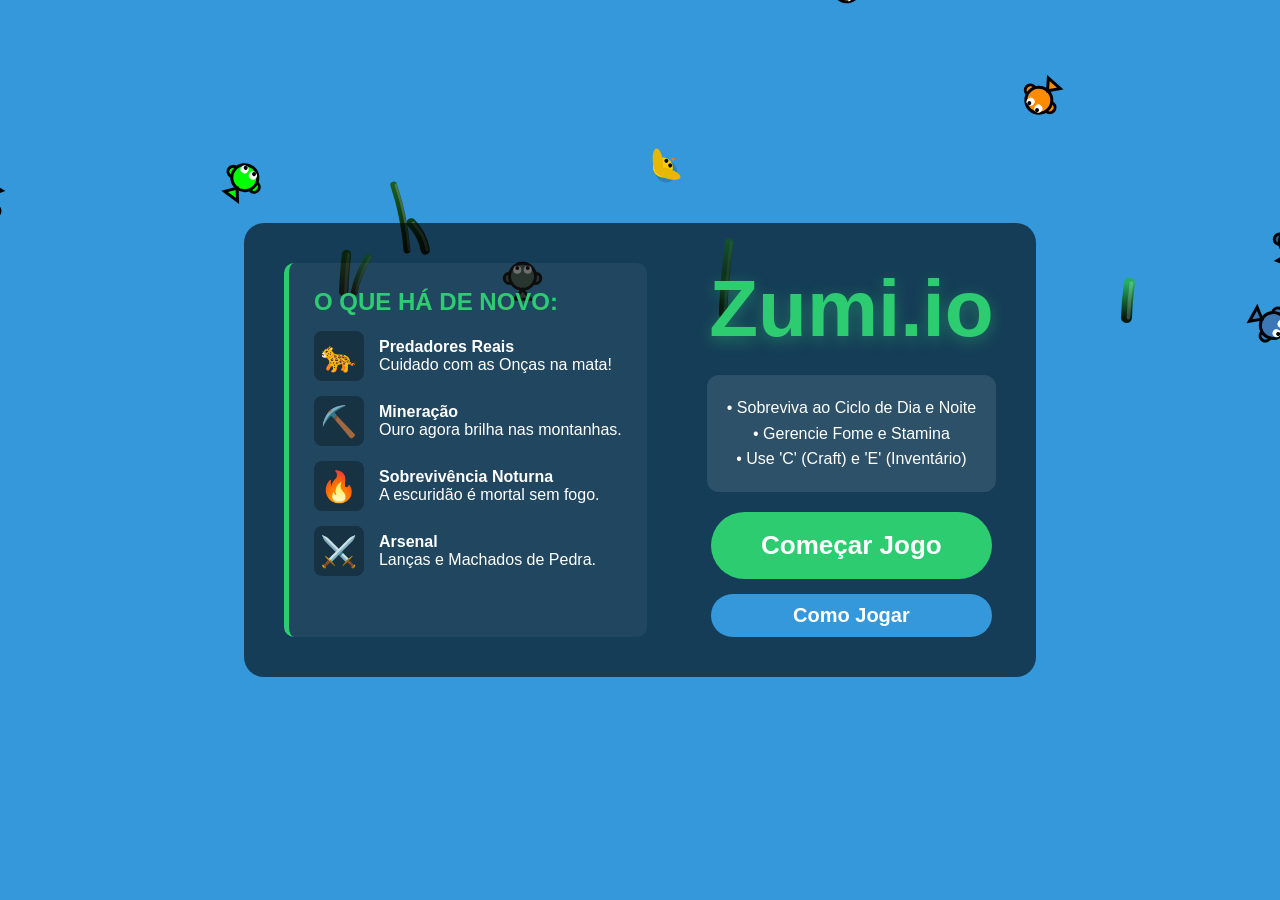
==== index.html @ c8184fcb "atualizão cÂmera liver igual mope.io" ====
<!DOCTYPE html>
<html lang="pt-BR">
<head>
<meta charset="UTF-8">
<title>Zumi.io - Evolução</title>
<style>

html,body{
  margin:0; width:100%; height:100%;
  overflow:hidden; background:#0b1220;
  font-family:'Segoe UI', Arial, sans-serif;
  touch-action: none;
}

canvas{display:block;}

/* AJUSTE DO OVERLAY PARA FICAR LADO A LADO */
#overlay {
 position:fixed; inset:0; background:rgba(0,0,0,0);
  color:white; display:flex; 
  justify-content:center; align-items:center; 
  flex-direction:row; /* Mudamos para linha para ter a esquerda e direita */
  gap: 60px; /* Espaço entre as novidades e o título */
  z-index:10; text-align:center; padding: 20px;
}


#gameOver { display: none; background: rgba(139, 0, 0, 0.9); flex-direction:column; }

#container-central {
  display: flex;
  flex-direction: row; /* Mantém os painéis lado a lado */
  gap: 60px;
  /* O "escurinho" transparente: */
  background: rgba(0, 0, 0, 0.6); 
  padding: 40px;
  border-radius: 20px;
  /* Isso garante que ele não tente ocupar a tela toda */
  max-width: 90vw; 
}
/* PAINEL DE NOVIDADES (ESQUERDA) */
#news-panel {
  text-align: left;
  background: rgba(255,255,255,0.05);
  padding: 25px;
  border-left: 5px solid #2ecc71;
  border-radius: 10px;
  max-width: 350px;
}
.news-title { color: #2ecc71; font-size: 24px; margin-bottom: 15px; font-weight: bold; }
.news-item { display: flex; align-items: center; gap: 15px; margin-bottom: 15px; font-size: 16px; }
.icon-box { 
  font-size: 30px; background: rgba(0,0,0,0.3); 
  width: 50px; height: 50px; display: flex; 
  justify-content: center; align-items: center; border-radius: 8px;
}

/* PAINEL PRINCIPAL (DIREITA) */
#main-panel { display: flex; flex-direction: column; align-items: center; }

#instructions{
  background: rgba(255,255,255,0.1);
  padding: 20px; border-radius: 12px;
  margin: 20px 0; font-size: 16px;
  line-height: 1.6; max-width: 400px;
}

h1{ font-size: 80px; margin: 0; color: #2ecc71; text-shadow: 0 4px 15px rgba(46,204,113,0.4); }

button{
  padding: 18px 50px; font-size: 26px; cursor: pointer;
  border: none; border-radius: 50px;
  background: #2ecc71; color: white;
  transition: 0.2s; font-weight: bold;
}
button:hover{ transform: scale(1.1); background: #27ae60; box-shadow: 0 0 20px #2ecc71; }
</style>
</head>
<body>

<canvas id="game"></canvas>

<div id="overlay">
  <div id="container-central">
    
    <div id="news-panel">
      <div class="news-title">O QUE HÁ DE NOVO:</div>
      
      <div class="news-item">
        <div class="icon-box">🐆</div>
        <div><strong>Predadores Reais</strong><br>Cuidado com as Onças na mata!</div>
      </div>

      <div class="news-item">
        <div class="icon-box">⛏️</div>
        <div><strong>Mineração</strong><br>Ouro agora brilha nas montanhas.</div>
      </div>

      <div class="news-item">
        <div class="icon-box">🔥</div>
        <div><strong>Sobrevivência Noturna</strong><br>A escuridão é mortal sem fogo.</div>
      </div>

      <div class="news-item">
        <div class="icon-box">⚔️</div>
        <div><strong>Arsenal</strong><br>Lanças e Machados de Pedra.</div>
      </div>
    </div>

    <div id="main-panel">
      <h1>Zumi.io</h1>
      <div id="instructions">
        • Sobreviva ao Ciclo de Dia e Noite<br>
        • Gerencie Fome e Stamina<br>
        • Use 'C' (Craft) e 'E' (Inventário)
      </div>
      
      <div style="display: flex; flex-direction: column; gap: 15px;">
        <button id="startBtn">Começar Jogo</button>
        <button id="manualBtn" style="background: #3498db; font-size: 20px; padding: 10px 30px;">Como Jogar</button>
      </div>
    </div>
  <div id="manualPanel" style="display:none; position:fixed; inset:0; background:rgba(11, 18, 32, 0.98); z-index:20; padding:20px; color:white; flex-direction:column; align-items:center; justify-content:center; overflow-y: auto;">
    
    <h2 style="color:#2ecc71; font-size: 40px; margin-bottom:10px;">COMO JOGAR</h2>

    <div id="guiaConteudo" style="width: 100%; max-width: 900px; text-align: left;">
        </div>

    <button id="closeManualBtn" style="margin-top:30px; background:#2ecc71; padding: 15px 40px; border-radius: 30px; border: none; color: white; font-weight: bold; cursor: pointer; font-size: 20px;">ENTENDI!</button>
</div>
</div>

<div id="gameOver">
  <h1 style="color:#ff4d4d; font-size:72px;">GAME OVER</h1>
  <p id="deathMsg" style="font-size: 28px; font-weight: bold; color: #fff;"></p>
  <button onclick="location.reload()">Tentar Novamente</button>
</div>

<script>
// ==================================================================
// 🎛️ SINTETIZADOR DE ÁUDIO NATIVO (WEB AUDIO API) - CORRIGIDO
// ==================================================================

let ctxAudio = null; // Começa vazio para evitar bloqueio precoce

// Criamos um player invisível de áudio para a música tocar de forma 100% natural
const musicaNoite = new Audio();
musicaNoite.loop = true;
musicaNoite.src = "https://www.soundhelix.com/examples/mp3/SoundHelix-Song-8.mp3"; 
musicaNoite.volume = 0.08; // Deixe o volume bem baixinho (0.05 a 0.08) para virar música de fundo

const SONS = {
    arco: null, swing: null, fruta: null, madeira: null, picareta: null,
    pedraQuebra: null, peixe: null, arvoreCaiu: null, agua: null,
    compra: "SINTETIZADOR_COMPRA",
    selecionar: "SINTETIZADOR_SELECIONAR",
    erro: "SINTETIZADOR_ERRO",
    fogueira_colocar: "SINTETIZADOR_FOGUEIRA_COLOCAR",
    agua_anzol: "SINTETIZADOR_AGUA_ANZOL",
    
    musica_noite_liga: "MUSICA_NOITE_LIGA",
    musica_noite_desliga: "MUSICA_NOITE_DESLIGA"
};

function tocarSom(som) {
    // Inicializa o contexto APENAS no momento do clique, 100% livre de bloqueios
    if (!ctxAudio) {
        const AudioContext = window.AudioContext || window.webkitAudioContext;
        ctxAudio = new AudioContext();
    }
    
    if (ctxAudio.state === 'suspended') {
        ctxAudio.resume();
    }

    // GATILHO: SOM DE COMPRA / CRAFT
    if (som === "SINTETIZADOR_COMPRA") {
        const tempo = ctxAudio.currentTime;
        const osc1 = ctxAudio.createOscillator();
        const ganho1 = ctxAudio.createGain();
        osc1.type = 'sine';
        osc1.frequency.setValueAtTime(587.33, tempo);
        ganho1.gain.setValueAtTime(0.15, tempo);
        ganho1.gain.exponentialRampToValueAtTime(0.01, tempo + 0.08);
        osc1.connect(ganho1);
        ganho1.connect(ctxAudio.destination);
        osc1.start(tempo);
        osc1.stop(tempo + 0.08);

        const osc2 = ctxAudio.createOscillator();
        const ganho2 = ctxAudio.createGain();
        osc2.type = 'sine';
        osc2.frequency.setValueAtTime(880, tempo + 0.05);
        ganho2.gain.setValueAtTime(0.2, tempo + 0.05);
        ganho2.gain.exponentialRampToValueAtTime(0.01, tempo + 0.25);
        osc2.connect(ganho2);
        ganho2.connect(ctxAudio.destination);
        osc2.start(tempo + 0.05);
        osc2.stop(tempo + 0.25);
        return;
    }

    // 🔥 GATILHO: SOM DE ERRO COMPATÍVEL E COM VOLUME ALTO
    if (som === "SINTETIZADOR_ERRO") {
        try {
            const AudioContext = window.AudioContext || window.webkitAudioContext;
            const ctxErro = new AudioContext();
            const tempo = ctxErro.currentTime;
            
            const osc = ctxErro.createOscillator();
            const ganho = ctxErro.createGain();

            // Mudamos para 'triangle' para dar mais corpo e peso ao som de erro
            osc.type = 'triangle'; 
            osc.frequency.setValueAtTime(140, tempo); // Nota levemente mais grave
            osc.frequency.linearRampToValueAtTime(70, tempo + 0.15); // Queda de tom agressiva

            // Aumentamos o volume inicial para 0.8 (bem mais forte)
            ganho.gain.setValueAtTime(0.8, tempo); 
            ganho.gain.exponentialRampToValueAtTime(0.01, tempo + 0.16);

            osc.connect(ganho);
            ganho.connect(ctxErro.destination);

            osc.start(tempo);
            osc.stop(tempo + 0.16);

            setTimeout(() => {
                ctxErro.close().catch(() => {});
            }, 250);
        } catch (e) {
            console.error("Falha ao gerar som de erro:", e.message);
        }
        return;
    }

    // GATILHO: SOM DE SELECIONAR ITEM
    if (som === "SINTETIZADOR_SELECIONAR") {
        const tempo = ctxAudio.currentTime;
        const osc = ctxAudio.createOscillator();
        const ganho = ctxAudio.createGain();
        osc.type = 'triangle';
        osc.frequency.setValueAtTime(400, tempo);
        osc.frequency.exponentialRampToValueAtTime(1200, tempo + 0.04);
        ganho.gain.setValueAtTime(0.12, tempo);
        ganho.gain.exponentialRampToValueAtTime(0.01, tempo + 0.05);
        osc.connect(ganho);
        ganho.connect(ctxAudio.destination);
        osc.start(tempo);
        osc.stop(tempo + 0.05);
        return;
    }
// 🔥 GATILHO: SOM DE COLOCAR FOGUEIRA (Madeira estalando + baque seco)
    if (som === "SINTETIZADOR_FOGUEIRA_COLOCAR") {
        try {
            const ctxFog = new (window.AudioContext || window.webkitAudioContext)();
            const tempo = ctxFog.currentTime;
            
            // Som do "baque" de madeira tocando a terra (Grave)
            const oscBaque = ctxFog.createOscillator();
            const ganhoBaque = ctxFog.createGain();
            oscBaque.type = 'triangle';
            oscBaque.frequency.setValueAtTime(120, tempo);
            oscBaque.frequency.linearRampToValueAtTime(50, tempo + 0.1);
            ganhoBaque.gain.setValueAtTime(0.4, tempo);
            ganhoBaque.gain.exponentialRampToValueAtTime(0.01, tempo + 0.1);
            oscBaque.connect(ganhoBaque);
            ganhoBaque.connect(ctxFog.destination);
            oscBaque.start(tempo);
            oscBaque.stop(tempo + 0.1);

            // Som do estalo seco (Agudo)
            const oscEstalo = ctxFog.createOscillator();
            const ganhoEstalo = ctxFog.createGain();
            oscEstalo.type = 'sine';
            oscEstalo.frequency.setValueAtTime(1200, tempo);
            oscEstalo.frequency.linearRampToValueAtTime(800, tempo + 0.04);
            ganhoEstalo.gain.setValueAtTime(0.15, tempo);
            ganhoEstalo.gain.exponentialRampToValueAtTime(0.01, tempo + 0.04);
            oscEstalo.connect(ganhoEstalo);
            ganhoEstalo.connect(ctxFog.destination);
            oscEstalo.start(tempo);
            oscEstalo.stop(tempo + 0.04);

            setTimeout(() => ctxFog.close().catch(() => {}), 200);
        } catch (e) { console.error(e); }
        return;
    }

    // 🔥 GATILHO: SOM DO ANZOL CAINDO NA ÁGUA (Splash dinâmico e agudo)
    if (som === "SINTETIZADOR_AGUA_ANZOL") {
        try {
            const ctxAgua = new (window.AudioContext || window.webkitAudioContext)();
            const tempo = ctxAgua.currentTime;
            
            const osc = ctxAgua.createOscillator();
            const ganho = ctxAgua.createGain();
            osc.type = 'sine';
            
            // Frequência rápida que sobe e desce imitando uma bolha d'água estourando/splash
            osc.frequency.setValueAtTime(600, tempo);
            osc.frequency.exponentialRampToValueAtTime(300, tempo + 0.08);
            osc.frequency.exponentialRampToValueAtTime(900, tempo + 0.15);

            ganho.gain.setValueAtTime(0.25, tempo);
            ganho.gain.exponentialRampToValueAtTime(0.01, tempo + 0.18);

            osc.connect(ganho);
            ganho.connect(ctxAgua.destination);
            osc.start(tempo);
            osc.stop(tempo + 0.18);

            setTimeout(() => ctxAgua.close().catch(() => {}), 250);
        } catch (e) { console.error(e); }
        return;
    }
// 🔥 GATILHO: BATIDA DE CORAÇÃO SINTETIZADA (Volume Turbinado)
    if (som === "SINTETIZADOR_CORACAO") {
        try {
            const tempo = ctxAudio.currentTime + 0.01;
            
            // Aumentamos bem o volume (1.5 e 1.2) para o som estalar de verdade
            const batidas = [
                { atraso: 0, freqInicial: 110, freqFinal: 50, duracao: 0.15, volume: 1.5 },
                { atraso: 0.22, freqInicial: 120, freqFinal: 55, duracao: 0.12, volume: 1.2 }
            ];

            batidas.forEach((config) => {
                const osc = ctxAudio.createOscillator();
                const ganho = ctxAudio.createGain();
                
                osc.type = 'sine';
                
                // Rampas de frequência
                osc.frequency.setValueAtTime(config.freqInicial, tempo + config.atraso);
                osc.frequency.linearRampToValueAtTime(config.freqFinal, tempo + config.atraso + config.duracao);
                
                // Volume alto e seco, sem filtro para não perder potência
                ganho.gain.setValueAtTime(0.01, tempo + config.atraso);
                ganho.gain.linearRampToValueAtTime(config.volume, tempo + config.atraso + 0.01); 
                ganho.gain.exponentialRampToValueAtTime(0.01, tempo + config.atraso + config.duracao);
                
                // Conexão direta sem barreiras para dar o volume máximo
                osc.connect(ganho);
                ganho.connect(ctxAudio.destination);
                
                osc.start(tempo + config.atraso);
                osc.stop(tempo + config.atraso + config.duracao);
            });
        } catch(e) {}
        return;
    }

 // 🔥 GATILHO: BARRIGA RONCANDO (Textura Orgânica e Borbulhante Realista)
    if (som === "SINTETIZADOR_FOME") {
        try {
            const tempo = ctxAudio.currentTime + 0.01;
            const duracao = 1.4; 
            
            const osc = ctxAudio.createOscillator();
            const modulador = ctxAudio.createOscillator();
            const ganhoMod = ctxAudio.createGain();
            const filtro = ctxAudio.createBiquadFilter();
            const ganhoFinal = ctxAudio.createGain();
            
            // Usamos sawtooth porque tem as imperfeições necessárias para virar um ruído biológico
            osc.type = 'sawtooth';
            osc.frequency.setValueAtTime(80, tempo);
            osc.frequency.linearRampToValueAtTime(50, tempo + duracao);
            
            // O modulador vai sacudir o filtro de corte, criando o efeito "borbulhante/líquido"
            modulador.type = 'sine';
            modulador.frequency.setValueAtTime(16, tempo); // Velocidade do borbulho
            ganhoMod.gain.setValueAtTime(120, tempo); // Força da oscilação do filtro
            
            // O segredo está aqui: modulamos o FILTRO e não a nota pura
            modulador.connect(ganhoMod);
            ganhoMod.connect(filtro.frequency);
            
            // Filtro Passa-Baixo abafa o dente de serra para parecer interno
            filtro.type = 'lowpass';
            filtro.frequency.setValueAtTime(140, tempo);
            
            // Volume alto focado em estalar nas caixas
            ganhoFinal.gain.setValueAtTime(0.01, tempo);
            ganhoFinal.gain.linearRampToValueAtTime(1.6, tempo + 0.2); 
            ganhoFinal.gain.exponentialRampToValueAtTime(0.01, tempo + duracao);
            
            // Linha de conexões orgânica
            osc.connect(filtro);
            filtro.connect(ganhoFinal);
            ganhoFinal.connect(ctxAudio.destination);
            
            modulador.start(tempo);
            osc.start(tempo);
            modulador.stop(tempo + duracao);
            osc.stop(tempo + duracao);
        } catch(e) {}
        return;
    }
    // 🔥 GATILHO: LIGA A TRILHA DA NOITE
    if (som === "MUSICA_NOITE_LIGA") {
        musicaNoite.play().catch(e => console.log("Aguardando clique para iniciar música:", e.message));
        return;
    }

    // 🔥 GATILHO: DESLIGA A TRILHA DA NOITE (Fade out / Parada)
    if (som === "MUSICA_NOITE_DESLIGA") {
        musicaNoite.pause();
        musicaNoite.currentTime = 0; // Reseta para o início
        return;
    }

    // Lógica antiga de fallback
    if (som && typeof som.play === 'function') {
        som.currentTime = 0;
        som.play().catch(e => console.log("Áudio bloqueado:", e.message));
    }
}
// Localize onde você pegou o startBtn e adicione estes:
const startBtn = document.getElementById("startBtn"); // você já deve ter esse
const manualBtn = document.getElementById("manualBtn");
const manualPanel = document.getElementById("manualPanel");
const closeManualBtn = document.getElementById("closeManualBtn");

// Quando clicar em "Como Jogar", mostra o painel
function mostrarManual() {
    const guia = document.getElementById("guiaConteudo");
    
    if (isMobile) {
        // --- TEXTO PARA CELULAR ---
        guia.innerHTML = `
            <div style="background:rgba(255,255,255,0.05); padding:20px; border-radius:15px;">
                <h3 style="color:#3498db;">📱 CONTROLES TOUCH</h3>
                <p>• <b>Andar:</b> Use o lado esquerdo da tela.</p>
                <p>• <b>Atacar/Ação:</b> Toque no lado direito.</p>
                <p>• <b>Equipar Tocha:</b> No Inventário, toque 2x nela para usar como acessório.</p>
                <hr>
                <h3 style="color:#e67e22;">🌳 SOBREVIVÊNCIA</h3>
                <p>• <b>Esconder:</b> Entre em arbustos para fugir da Onça.</p>
                <p>• <b>Crafting:</b> Use o botão verde no topo para fabricar itens.</p>
                <p>• <b>Dica:</b> Pegue gravetos no chão antes de tentar fabricar o Machado.</p>
            </div>
        `;
    } else {
        // --- TEXTO PARA PC ---
        guia.innerHTML = `
            <div style="display:grid; grid-template-columns: 1fr 1fr; gap:20px;">
                <div style="background:rgba(255,255,255,0.05); padding:20px; border-radius:15px;">
                    <h3 style="color:#3498db;">⌨️ TECLADO</h3>
                    <p>• <b>WASD:</b> Movimentação.</p>
                    <p>• <b>E:</b> Abrir Inventário.</p>
                    <p>• <b>C:</b> Menu de Crafting (Construções).</p>
                    <p>• <b>Shift:</b> Correr (Cuidado com a Stamina!).</p>
                </div>
                <div style="background:rgba(255,255,255,0.05); padding:20px; border-radius:15px;">
                    <h3 style="color:#e67e22;">💡 DICAS REAIS</h3>
                    <p>• <b>Fuga:</b> A Onça perde você de vista se você entrar em um <b>Arbusto</b>.</p>
                    <p>• <b>Tocha:</b> No inventário, aperte 2x na tocha para iluminar ao redor enquanto anda.</p>
                    <p>• <b>Recursos:</b> Gravetos são o primeiro passo para qualquer ferramenta.</p>
                </div>
            </div>
        `;
    }
    document.getElementById("manualPanel").style.display = "flex";
}

// Substitua o listener do manualBtn por este:
manualBtn.addEventListener("click", mostrarManual);

// Quando clicar em "Entendi!", esconde o painel
closeManualBtn.addEventListener("click", () => {
    manualPanel.style.display = "none";
});

const canvas=document.getElementById("game");
const ctx=canvas.getContext("2d");

const isMobile = /Android|iPhone|iPad|iPod/i.test(navigator.userAgent);

function entrarFullscreen() {
    const elem = document.documentElement;
    if (elem.requestFullscreen) {
        elem.requestFullscreen();
    } else if (elem.webkitRequestFullscreen) { // Safari/iOS
        elem.webkitRequestFullscreen();
    } else if (elem.msRequestFullscreen) { // IE11
        elem.msRequestFullscreen();
    }
    
    // Tenta travar a tela deitada no celular
    if (screen.orientation && screen.orientation.lock) {
        screen.orientation.lock('landscape').catch(e => console.log("Rotação bloqueada"));
    }
}
function getTouchPos(touch){
  const rect = canvas.getBoundingClientRect();
  return {
    x: touch.clientX - rect.left,
    y: touch.clientY - rect.top
  };
}

// ===== MOBILE CONTROLS =====
let touchMove = { active:false, id:null, startX:0, startY:0, dx:0, dy:0 };
let touchAim  = { active:false, id:null, startX:0, startY:0, dx:0, dy:0 };
let touchAttack = false;
let joystick = {
  radius: 55,
  knobRadius: 22
};

// === CONTROLES MOBILE 100% FUNCIONAIS ===
if(isMobile){
  canvas.addEventListener("touchstart", e => {
    e.preventDefault();
    const rect = canvas.getBoundingClientRect();
    const scaleX = canvas.width / rect.width;
    const scaleY = canvas.height / rect.height;

   for (const t of e.changedTouches) {
    const tx = (t.clientX - rect.left) * scaleX;
    const ty = (t.clientY - rect.top) * scaleY;

// --- 1. SE O INVENTÁRIO ESTIVER ABERTO ---
if (inventoryOpen) {
    // A) Botão FECHAR (Topo Esquerdo)
    const sw_close = 140, sh_close = 80;
    const sx_close = 20; 
    const sy_close = 20; // Mudei o sy_close para 20
    
    // Se tocou dentro da área do botão Fechar
    if (tx > sx_close && tx < sx_close + sw_close && ty > sy_close && ty < sy_close + sh_close) {
        inventoryOpen = false;
        continue; 
    }

// B) DETECTAR TOQUE NOS SLOTS (Dentro do if(inventoryOpen))
    const slotSize = 110, gap = 15, cols = 7;
    const startX = 100;
    const startY = 150;

    // Ajustado para 21, pois sua array 'items' tem 21 posições (3 fileiras)
    for (let i = 0; i < 21; i++) {
    if (i === 10) continue;
        const row = Math.floor(i / cols);
        const col = i % cols;
        const slotX = startX + col * (slotSize + gap);
        const slotY = startY + row * (slotSize + gap);

        // Se o toque foi dentro deste slot específico
        if (tx >= slotX && tx <= slotX + slotSize && ty >= slotY && ty <= slotY + slotSize) {
            equiparItemPorIndice(i); 
            continue; 
        }
    }
    continue; // Bloqueia toques no joystick/chão enquanto o inventário está aberto
}

    // --- A) SE O CRAFT ESTIVER ABERTO ---
if (craftingOpen) {
    // 1. Botão FECHAR (Meio Esquerda)
    const sw_close = 140, sh_close = 80, sx_close = 20, sy_close = canvas.height / 2 - 40;
    if (tx > sx_close && tx < sx_close + sw_close && ty > sy_close && ty < sy_close + sh_close) {
        craftingOpen = false;
        return; 
    }

    // 2. CLIQUE NA SETA (Trocar Página)
    // Se tocar na área da seta na direita
    if (tx > canvas.width - 100 && ty > canvas.height / 2 - 60 && ty < canvas.height / 2 + 60) {
        craftPage = (craftPage === 0) ? 1 : 0;
        return; 
    }

   // 3. CLIQUE NOS ITENS FILTRADOS
// Dentro do if (craftingOpen) no seu touchstart
const allKeys = Object.keys(recipes);
let displayKeys;

if (craftPage === 0) {
    displayKeys = allKeys.filter(k => k !== "fishing_rod" && k !== "arrow" && k !== "bow");
} else {
    displayKeys = allKeys.filter(k => k === "fishing_rod" || k === "arrow" || k === "bow");
}

// Loop de clique corrigido
for (let i = 0; i < displayKeys.length; i++) {
    const pos = getCraftItemPos(i); 
    if (tx >= pos.x && tx <= pos.x + pos.w && ty >= pos.y && ty <= pos.y + pos.h) {
        tryCraft(displayKeys[i]); // Agora compra o item certo da página 2
        return; 
    }
}

if (isMobile && showCraftMenu) {
    // Se clicar na área da "Seta" (ajuste x e y conforme seu layout)
    if (mouseX > canvas.width - 60 && mouseY > canvas.height / 2 - 30 && mouseY < canvas.height / 2 + 30) {
        craftPage = (craftPage === 0) ? 1 : 0; // Alterna entre página 0 e 1
        console.log("Mudou para página: " + craftPage);
    }
}
    // 2. Clicar nos Itens (Usa a sua lista real de receitas)
    const items = Object.keys(recipes); // Pega TODOS os itens (inclusive a madeira/wood_convert)
    
    for (let i = 0; i < items.length; i++) {
        // Usamos a sua função auxiliar que já calcula a posição certinha!
        const pos = getCraftItemPos(i);

        if (tx >= pos.x && tx <= pos.x + pos.w && ty >= pos.y && ty <= pos.y + pos.h) {
            // MODO DEBUG: remova o alert depois de testar
            // alert("Tentando craftar: " + items[i]); 
            
            tryCraft(items[i]);
            return; // Importante: retorna para não registrar toque no chão/joystick
        }
    }
    return; // Se o craft está aberto e não clicou em nada, ignora o resto (chão/ataque)
}

    // --- B) SE O CRAFT ESTIVER FECHADO ---

    // 1. Botão de Abrir Crafting (Verde no topo)
    const bw = 160, bh = 70, bx = (canvas.width / 2) - (bw / 2), by = 15;
    if (tx > bx && tx < bx + bw && ty > by && ty < by + bh) {
        craftingOpen = true;
        continue;
    }
     //novo lado tocou bateu 
    if (tx >= canvas.width / 2) {
        // Mudamos para touchAttack (a variável que o jogo espera)
        touchAttack = true; 
        
        if (!touchAim.active) {
            touchAim.active = true;
            touchAim.id = t.identifier;
            touchAim.startX = tx;
            touchAim.startY = ty;
        }
    }
// NOVO: Botão de Abrir ITENS (Azul no meio esquerda)
        const bw_i = 140, bh_i = 70, bx_i = 20, by_i = canvas.height / 2 - 35;
        if (tx > bx_i && tx < bx_i + bw_i && ty > by_i && ty < by_i + bh_i) {
            inventoryOpen = true;
            continue;
        }
        // --- LOGICA DE CONSTRUÇÃO (FOGUEIRA) ---
if (placingCampfire) {
    // Se tocou na tela (e não era um botão de fechar/menu)
    // Vamos colocar a fogueira na posição atual do player
    resources.push({
        x: player.x,
        y: player.y,
        type: "campfire",
        alive: true,
        hp: 100,
        id: Date.now() // ID único
    });

    player.inventory.campfire--; // Gasta o item
    placingCampfire = false;    // Sai do modo de construção
    continue; // Pula o resto do processamento desse toque
}
// --- 5. LÓGICA DE JOGO (MOVIMENTO / ATAQUE / PESCA) ---
            if (tx < canvas.width / 2) {
                // LADO ESQUERDO: ANDAR
                if (!touchMove.active) {
                    touchMove.active = true;
                    touchMove.id = t.identifier;
                    touchMove.startX = tx;
                    touchMove.startY = ty;
                }
            } else {
                // LADO DIREITO: PESCAR OU ATACAR
    if (player.inventory.fishing_rod > 0 && player.weapon === 7) { 
        // Se estiver com a vara selecionada (índice 7)
        
        // 1. Definimos o destino do anzol (onde o dedo tocou + câmera)
        const worldTouchX = tx + camX();
        const worldTouchY = ty + camY();
// --- LÓGICA DA FISGADA (PUXÃO) ---
// Verifica se o jogador se moveu (pelo teclado/mouse no PC ou Joystick no Mobile)
let moveuX = Math.abs(player.x - (player.oldX || player.x));
let moveuY = Math.abs(player.y - (player.oldY || player.y));

// Se houve movimento suficiente enquanto o peixe mordia
if (moveuX > 1.2 || moveuY > 1.2) { 
    let peixeCapturado = false;

    // Checa na lista de peixes se algum está fisgado
    fishes.forEach(f => {
        if (f.presoNoAnzol && f.alive) { 
            f.alive = false; // O peixe é removido
            f.presoNoAnzol = false;
            peixeCapturado = true;
        }
    });

    if (peixeCapturado) {
        console.log("FISGOU! +40 de Comida");
        // Dá a comida respeitando o limite máximo
        player.food = Math.min(player.maxFood, player.food + 40);
        
        // Efeito visual de sucesso no jogador
        if (typeof createParticles === "function") {
            createParticles(player.x, player.y, "#ffffff", 15, 1);
        }
    }
    
    // Reseta todos os estados de pesca após a tentativa
    isFishing = false;
    fishBite = false;
    player.attacking = false;
    player.attackProgress = 0; // Faz a vara voltar à posição inicial
}
        if (isInRiver(worldTouchX, worldTouchY)) {
            const dx = worldTouchX - player.x;
            const dy = worldTouchY - player.y;
            const distClique = Math.hypot(dx, dy);
            
            const maxRange = 175; // Mesmo alcance do seu PC
            const distFinal = Math.min(distClique, maxRange);
            
            // 2. Calcula onde a boia cai baseada no ângulo do toque
            const angleToTouch = Math.atan2(dy, dx);
            player.anzolDestX = player.x + Math.cos(angleToTouch) * distFinal;
            player.anzolDestY = player.y + Math.sin(angleToTouch) * distFinal;
            
            // 3. Ativa o estado de ataque/pesca
            player.attacking = true; 
        } else {
            // Se tocar na terra com a vara, cancela a pesca
            player.attacking = false;
            isFishing = false;
        }
    } else {
        // Se não for vara, é soco normal
        touchAttack = true; 
    }

    // Gira o personagem para onde o dedo tocou
    if (!touchAim.active) {
        touchAim.active = true;
        touchAim.id = t.identifier;
        touchAim.startX = tx;
        touchAim.startY = ty;
    }
}
        }
    }, { passive: false });
 canvas.addEventListener("touchmove", e => {
    e.preventDefault();
    const rect = canvas.getBoundingClientRect();
    const scaleX = canvas.width / rect.width;
    const scaleY = canvas.height / rect.height;

    for (const t of e.changedTouches) {
        const tx = (t.clientX - rect.left) * scaleX;
        const ty = (t.clientY - rect.top) * scaleY;

        if (t.identifier === touchMove.id) {
            touchMove.dx = tx - touchMove.startX;
            touchMove.dy = ty - touchMove.startY;
        }

        if (t.identifier === touchAim.id) {
            touchAim.dx = tx - touchAim.startX;
            touchAim.dy = ty - touchAim.startY;
        }
    }
}, { passive: false });

  canvas.addEventListener("touchend", e => {
    e.preventDefault();
    for (const t of e.changedTouches) {
        // Se soltou o lado esquerdo, para de andar
        if (t.identifier === touchMove.id) {
            touchMove.active = false;
            touchMove.id = null;
            touchMove.dx = 0; touchMove.dy = 0;
            touchAttack = false;
        }
        
        // Se soltou o lado direito
        if (t.identifier === touchAim.id) {
            touchAim.active = false;
            touchAim.id = null;
            touchAim.dx = 0; touchAim.dy = 0;
        }

        // SEMPRE que soltar qualquer dedo no lado direito, cancelamos o ataque
        const rect = canvas.getBoundingClientRect();
        const tx = (t.clientX - rect.left) * (canvas.width / rect.width);
        if (tx >= canvas.width / 2) {
            touchAttack = false; // Resetamos a variável de toque
            player.attacking = false;
          }
    }
  },  { passive: false });
}

const GAME_WIDTH = 1280;
const GAME_HEIGHT = 720;

function resize(){
  const screenW = window.innerWidth;
  const screenH = window.innerHeight;

  if(!isMobile){
    // PC → tela cheia, sem barras
    canvas.width = screenW;
    canvas.height = screenH;

    canvas.style.width = "100vw";
    canvas.style.height = "100vh";
    canvas.style.position = "fixed";
    canvas.style.left = "0";
    canvas.style.top = "0";
    canvas.style.transform = "none";
  } else {
    // MOBILE → proporcional (como já era)
    const scale = Math.min(
      screenW / GAME_WIDTH,
      screenH / GAME_HEIGHT
    );

    canvas.width = GAME_WIDTH;
    canvas.height = GAME_HEIGHT;

    canvas.style.width = (GAME_WIDTH * scale) + "px";
    canvas.style.height = (GAME_HEIGHT * scale) + "px";

    canvas.style.position = "absolute";
    canvas.style.left = "50%";
    canvas.style.top = "50%";
    canvas.style.transform = "translate(-50%, -50%)";
  }

  document.body.style.background = "#000";
}


resize();
window.addEventListener("resize", resize);
 // chama ao iniciar

const MAP=20000;
const SAND_COLOR = "#e3d3a3";
const SAND_WIDTH = 450;
const MOUNTAIN_COLOR = "#4a4a4a";
const SAFE_SPAWN_DIST = 1200;
const ZOMBIE_SPREAD_DIST = 150;

// CONFIGURAÇÕES
const DAY_DURATION = 300;
const NIGHT_DURATION = 240;
let zombieSpawnTimer = 0;
let worldTime = 0;
let isDay = true;
let isBloodMoon = false;
let bloodMoonTimer = 0;
let showBloodMoonText = 0;
const BLOOD_MOON_DURATION = 8 * 60; // 8 minutos
const BLOOD_MOON_CHANCE = 0.10; // 10%
let dayCount = 1;
let targetCamX = Math.random() * (MAP - 1280);
let targetCamY = Math.random() * (MAP - 720);
let lastCamChange = 0;

const stars = [];
for(let i=0;i<400;i++){
  stars.push({x: Math.random()*canvas.width, y: Math.random()*canvas.height, s: Math.random()*2, a: Math.random()*0.8});
}
const UI_CRAFT = {
    cols: isMobile ? 2 : 3, // 2 colunas no celular, 3 no PC
    cardW: isMobile ? 180 : 220,
    cardH: isMobile ? 140 : 110,
    gap: 15,
    colorNeon: "#2ecc71",
    colorBg: "rgba(10, 20, 15, 0.98)",
    startX: 0, // Será calculado no draw
    startY: 120
};
const LIMITES = {
  recursos: 50,    // Valor que você alterou
  ferramentas: 1,
  flechas: 30, // Defina um limite para flechas
  penas: 100   // Defina um limite para penas
};
const player = {
  x: MAP / 2, 
  y: MAP / 2 - 2500, 
  temp: 100,      // <--- Coloque aqui dentro
  coldSlow: 1.0,  // <--- Adicione isso também para evitar erros
  r: 20,
  speed: 4, 
  hp: 100, 
  maxHp: 100,
  angle: 0, 
  hidden: false,
  attacking: false, 
  atkTimer: 0,
  weapon: 0, // 0 é a "Mão" na sua lista de weapons
  accessory: null,
  hitTimer: 0,
  attackProgress: 0,
  stamina: 100, 
  maxStamina: 100, 
  exhausted: false,
  food: 100, 
  maxFood: 100,
  foodCooldown: 0,
  wood: 0, 
  feather: 0,
arrows: 0,
  stone: 0, 
  gold: 0, 
  sticks: 0,
  dead: false,
  inventory: {
    bow: 0,
    axe_wood: 0,
    pickaxe_wood: 0,
    axe_stone: 0,
    pickaxe_stone: 0,
    campfire: 0,
    spear: 0,
    torch: 0,
    fishing_rod: 0
  }
};
let isRaining = false;
let rainTextTimer = 0;
let isFishing = false;      // O jogador está com a linha na água?
let fishTimer = 0;          // Quanto tempo falta para o peixe morder?
let fishBite = false;       // O peixe já mordeu (as bolhas ficaram loucas)?
let craftPage = 0; // 0 para itens básicos, 1 para itens avançados (pesca)
const itemsPerPage = 5;
let craftingOpen = false;
let placingCampfire = false;
let inventoryOpen = false;
let inventorySlots = [];
let ultimoTickGlobal = Date.now();
let ultimoBatimento = 0;
let ultimoRonco = 0;
let flashSangue = 0;
const recipes = {
  
  axe_wood: { name: "Machado de Madeira", wood: 3, sticks: 2, weaponIndex: 1 },
  pickaxe_wood: { name: "Picareta de Madeira", wood: 3, sticks: 3, weaponIndex: 2 },
  axe_stone: { name: "Machado de Pedra", wood: 3, stone: 3, sticks: 3, weaponIndex: 3 },
  pickaxe_stone: { name: "Picareta de Pedra", wood: 3, stone: 4, sticks: 2, weaponIndex: 4 },
  campfire: { name: "Fogueira", wood: 2, sticks: 10, isPlaceable: true },
  spear: { name: "Lança", wood: 4, sticks: 2, weaponIndex: 5 },
  torch: { name: "Tocha", wood: 2, stone: 2, sticks: 1, weaponIndex: 6 },
  fishing_rod: { name: "Vara de Pesca", wood: 5, sticks: 1, weaponIndex: 7 }, // weaponIndex 7 (Vara) 
  wood_convert: { name: "Refinar Madeira", wood: 0, sticks: 2, yield: 1 },
  bow: { name: "Arco", wood: 5, sticks: 4, weaponIndex: 8 },
  arrow: { name: "Flechas (x3)", sticks: 1, feather: 2, yield: 3, isAmmo: true }
};
const weapons = [
  { name: "Mão", range: 30, damage: 3, speed: 12, style: "hand" },
  { name: "Machado Madeira", range: 42, damage: 12.5, speed: 16, style: "axe" },
  { name: "Picareta Madeira", range: 46, damage: 12.5, speed: 18, style: "pickaxe" },
  { name: "Machado Pedra", range: 45, damage: 16.7, speed: 15, style: "axe" }, // Novo
  { name: "Picareta Pedra", range: 50, damage: 16.7, speed: 17, style: "pickaxe" }, // Novo
  { name: "Lança", range: 75, damage: 20, speed: 10, style: "spear" }, // Novo
  { name: "Tocha", range: 40, damage: 5, speed: 14, style: "torch" },
  { name: "Vara de Pesca", range: 90, damage: 0, speed: 1000, style: "fishing_rod" },
  { name: "Arco", range: 350, damage: 25, speed: 35, style: "bow" } // weaponIndex 8
];

let bushes=[], rocks=[], particles=[], mountains=[], rivers=[], zombies=[], resources=[], animals=[], rabbitHoles=[], jaguars=[], birds = [], fishes = [], arrows = [];
let running = false;
let lastTime = 0;
let dt = 1; // Multiplicador de velocidade

function loop(timestamp) {
  if (!running) return;

  // Calcula quanto tempo passou desde o último frame
  // 16.67ms é o tempo ideal para 60 FPS
  if (!lastTime) lastTime = timestamp;
  const deltaTimeMS = timestamp - lastTime;
  lastTime = timestamp;

  // Define o 'dt'. Se o jogo rodar a 60fps, dt será 1. 
  // Se rodar a 120fps, dt será 0.5 (compensando a velocidade).
  dt = deltaTimeMS / 16.67;

  update(); 
  draw(); 

  requestAnimationFrame(loop);
}

// === VARIÁVEIS DA CÂMERA DO MENU Mope.io ===
let isGameStarted = false;
let menuCamX = 10000;
let menuCamY = 10000;

// 🔥 O SEGREDO: O mundo começa a rodar sozinho IMEDIATAMENTE (Solto do botão)
running = true;
requestAnimationFrame(loop);

document.getElementById("startBtn").onclick = () => {
    isGameStarted = true; // A câmera para de andar e foca no boneco
    document.getElementById("overlay").style.display = "none";
    
    if (isMobile) entrarFullscreen();

    // Reseta o tempo (Sempre nasce na manhã do Dia 1)
    worldTime = 0;
    isDay = true;
    dayCount = 1;
    zombieSpawnTimer = 0;
    bloodMoonTimer = 0;
    isBloodMoon = false;

    // Recupera status do jogador e USA O NASCIMENTO ALEATÓRIO SEGURO!
    if (player) {
        player.hp = player.maxHp;
        player.food = player.maxFood;
        player.stamina = player.maxStamina;
        player.dead = false;
        
        // Puxa sua função existente para nascer em local seguro, fora de pedra/água
        const safeStart = findSafeSpawn();
        player.x = safeStart.x;
        player.y = safeStart.y;
    }

    // O arroto rasgado!
    tocarSom("SINTETIZADOR_ARROTO");
};
function makeRock(x, y, radius, color, type="stone") {
  const points = [];
  const n = 6 + Math.floor(Math.random() * 5);
  for (let i = 0; i < n; i++) {
    const angle = (Math.PI * 2 / n) * i;
    const rad = radius * (0.7 + Math.random() * 0.6);
    points.push({x: Math.cos(angle) * rad, y: Math.sin(angle) * rad});
  }
  return {x, y, r:radius, color, points, type, hp: 100, active: true, respawnTimer: 0};
}
// 🔧 MODELO PADRÃO DE RECURSO (UNIFICAÇÃO BASE)
function createResource(type, x, y, r){
  return {
    type,      // "tree", "stone", "gold", "stick"
    x, y,
    r,         // raio da hitbox
    hp: 1,
    alive: true
  };
}
function spawnZombie(type = "normal") {
  let x, y;
  let attempts = 0;

  do {
    x = Math.random() * MAP;
    y = Math.random() * MAP;
    attempts++;
    if (attempts > 50) return;
  } while (
    Math.hypot(x - player.x, y - player.y) < SAFE_SPAWN_DIST ||
    zombies.some(z => Math.hypot(x - z.x, y - z.y) < ZOMBIE_SPREAD_DIST)
  );

  if(type === "blood"){
    zombies.push({
      x, y,
      r: 66,
      hp: 300,
      speed: 0.6,
      active: true,
      type: "blood"
    });
  } else {
    zombies.push({
      x, y,
      r: 22,
      hp: isBloodMoon ? 200 : 100,
      speed: isBloodMoon ? 1.8 : 1.2,
      active: true,
      type: "normal"
    });
  }
}

function spawnFishes(amount) {
    if (!rivers || rivers.length === 0) return; 

    const coresVibrantes = ["#FF8C00", "#FFD700", "#00FF00"]; // Laranja, Ouro, Verde
    const coresCamufladas = ["#3b78b5", "#2c5d8f", "#4a6b5d"]; // Tons de azul e lodo

    for (let i = 0; i < amount; i++) {
        const r = rivers[0];
        // Sorteia a cor: 70% camuflado, 30% vibrante
        let corSorteada = Math.random() > 0.3 ? 
            coresCamufladas[Math.floor(Math.random() * coresCamufladas.length)] : 
            coresVibrantes[Math.floor(Math.random() * coresVibrantes.length)];

        fishes.push({
            x: r.x + Math.random() * r.w,
            y: r.y + Math.random() * r.h,
            r: 13,
            angle: Math.random() * Math.PI * 2,
            speed: 0.8 + Math.random() * 0.5,
            color: corSorteada, // Agora o peixe tem cor!
            alive: true,
            lastBoost: 0,
            isBoosting: false
        });
    }
}


function spawnBird() {
    let x, y, dist;
    let achouLugar = false;

    for (let tentativas = 0; tentativas < 30; tentativas++) {
        x = Math.random() * MAP;
        y = Math.random() * MAP;
        dist = Math.hypot(x - player.x, y - player.y);
        
        let dentroDeObjeto = mountains.some(m => Math.hypot(x - m.x, y - m.y) < m.r + 10);
        
        if (!dentroDeObjeto && dist > 500) {
            achouLugar = true;
            break;
        }
    }

    birds.push({
        x: x, 
        y: y,
        r: 10,
        hp: 15,          // Vida definida
        maxHp: 15,
        foodValue: 30,   // Valor da carne
        maxSpeed: 1.5 + Math.random(),
        speed: 1.5,
        color: "#ffcc00",
        wingColor: "#e6b800",
        angle: Math.random() * Math.PI * 2,
        timer: Math.random() * 10,
        stamina: 8 + Math.random() * 4,
        resting: false,
        restTimer: 0,
        active: true
    });
}
// Inicializa os 250
for(let i=0; i<250; i++) spawnBird();

function spawnJaguar() {
    let x, y, dist;
    let minDist = 9000; // Começa com uma distância razoável
    let tentativas = 0;
    let achouLugar = false;

    // Tentamos no máximo 50 vezes para garantir que o jogo NÃO trave
    for (tentativas = 0; tentativas < 50; tentativas++) {
        x = Math.random() * MAP;
        y = Math.random() * MAP;
        dist = Math.hypot(x - player.x, y - player.y);
        
        // Verifica se a posição sorteada está dentro de alguma montanha
        let dentroDeMontanha = mountains.some(m => Math.hypot(x - m.x, y - m.y) < m.r);
        
        // Se estiver longe o suficiente e fora de montanhas, aceitamos
        if (dist >= minDist && !dentroDeMontanha) {
            achouLugar = true;
            break;
        }
        
        // Se estiver difícil achar, diminuímos a exigência de distância a cada tentativa
        minDist -= 100;
    }

    jaguars.push({
        x: x, y: y,
        r: 25, hp: 420, maxHp: 420,
        angle: Math.random() * Math.PI * 2,
        speed: 3.6,
        alive: true,
        estado: "vadiando",
        timer: 3 + Math.random() * 5,
        lastDash: Date.now(),
        isDashing: false
    });
}
for(let i=0; i<10; i++) spawnJaguar();

function shootArrow() {
    if (player.arrows <= 0) return false;

    const arrowSpeed = 12;
    arrows.push({
        x: player.x,
        y: player.y,
        angle: player.angle,
        // Isso aqui faz a flecha saber para que lado ir:
        vx: Math.cos(player.angle) * arrowSpeed,
        vy: Math.sin(player.angle) * arrowSpeed,
        dist: 0,
        maxDist: 600,
        active: true,
        damage: 25 // Dano fixo da flecha
    });

    player.arrows--;
    return true; // Retorna true para o sistema de ataque saber que disparou
}
function drawRock(rock, offsetX=0, offsetY=0, scale=1){
  if(!rock.active) return;
  ctx.save();
  if(rock.type === "gold") {
    let glow = Math.sin(Date.now()/300) * 5;
    ctx.shadowBlur = 10 + glow;
    ctx.shadowColor = "#FFD700";
  }
  ctx.fillStyle = rock.color;
  ctx.beginPath();
  rock.points.forEach((p,i)=>{
    const px = (rock.x + p.x) * scale - offsetX;
    const py = (rock.y + p.y) * scale - offsetY;
    if(i===0) ctx.moveTo(px, py);
    else ctx.lineTo(px, py);
  });
  ctx.closePath();
  ctx.fill();
  ctx.restore();
}

rivers.push({type: "rect", x:0, y:MAP/2-300, w:MAP, h:600, color:"#3498db"});
const circularRiver = {type: "circle", x: MAP/2, y: MAP/2, r: 1500, color: "#3498db"};

function isInRiver(x,y){
  if(x > rivers[0].x && x < rivers[0].x+rivers[0].w && y > rivers[0].y && y < rivers[0].y+rivers[0].h) return true;
  if(Math.hypot(x-circularRiver.x, y-circularRiver.y) < circularRiver.r) return true;
  return false;
}
spawnFishes(90);
function isInSand(x,y){
  if(isInRiver(x,y)) return false; 
  if(y > (rivers[0].y - SAND_WIDTH) && y < (rivers[0].y + rivers[0].h + SAND_WIDTH)) return true;
  const dist = Math.hypot(x-circularRiver.x, y-circularRiver.y);
  if(dist < circularRiver.r + SAND_WIDTH) return true;
  return false;
}
function shootArrow() {
    // 1. Só atira se tiver mais que 0 flechas
    if (player.arrows > 0) {
        const arrowSpeed = 12;
        
        arrows.push({
            x: player.x,
            y: player.y,
            angle: player.angle,
            vx: Math.cos(player.angle) * arrowSpeed,
            vy: Math.sin(player.angle) * arrowSpeed,
            dist: 0,
            maxDist: 700, // Distância para sumir (cerca de uma tela)
            active: true,
            damage: 25
        });

        player.arrows--; // 2. Gasta a munição aqui!
        return true; 
    }
    
    console.log("Sem flechas!");
    return false; // Retorna falso se não tiver munição
}
// MONTANHAS AMPLIADAS EM 50% (1250 -> 1875)
const M_RADIUS = 1875;
const mPos=[{x:M_RADIUS, y:M_RADIUS}, {x:MAP-M_RADIUS, y:M_RADIUS}, {x:M_RADIUS, y:MAP-M_RADIUS}, {x:MAP-M_RADIUS, y:MAP-M_RADIUS}];
mPos.forEach(pos=>{
  const m = {x:pos.x, y:pos.y, r:M_RADIUS, color:MOUNTAIN_COLOR, goldRocks:[], stoneRocks:[]};
  for(let i=0;i<25;i++){
  const a = Math.random() * Math.PI * 2;
const d = m.r * (0.4 + Math.random() * 0.5); // MAIS ESPALHADO
m.goldRocks.push(
  makeRock(
    m.x + Math.cos(a) * d,
    m.y + Math.sin(a) * d,
    25,
    "#FFD700",
    "gold"
  )
);

const a2 = Math.random() * Math.PI * 2;
const d2 = m.r * (0.4 + Math.random() * 0.5);
m.stoneRocks.push(
  makeRock(
    m.x + Math.cos(a2) * d2,
    m.y + Math.sin(a2) * d2,
    30,
    "#7f8c8d",
    "stone"
  )
);

  }
  mountains.push(m);
});
// ===== UNIFICAÇÃO 3 — ETAPA 1 =====
// espelha pedra e ouro das montanhas em resources[]
mountains.forEach(m => {
  m.goldRocks.forEach(r => {
    resources.push({
  type: "gold",
  x: r.x,
  y: r.y,
  r: r.r,
  hp: 134,        // ⛏️ ouro mais duro
  maxHp: 134,
  alive: true,
  ref: r
});
  });

  m.stoneRocks.forEach(r => {
    resources.push({
  type: "stone",
  x: r.x,
  y: r.y,
  r: r.r,
  hp: 100,        // 🪨 pedra média
  maxHp: 100,
  alive: true,
  ref: r
});
  });
});
// === SISTEMA DE NASCIMENTO ALEATÓRIO SEGURO ===
function findSafeSpawn() {
  let spawnX, spawnY;
  let safe = false;
  let attempts = 0;

  while (!safe && attempts < 100) {
    attempts++;
    spawnX = Math.random() * MAP;
    spawnY = Math.random() * MAP;

    // Verifica se NÃO está na água, NÃO está na areia e NÃO está dentro de montanhas
    const inRiver = isInRiver(spawnX, spawnY);
    const inSand = isInSand(spawnX, spawnY);
    const inMountain = mountains.some(m => Math.hypot(spawnX - m.x, spawnY - m.y) < m.r + 60);
    if (!inRiver && !inSand && !inMountain) {
      safe = true;
    }
  }


  return { x: spawnX, y: spawnY };
}

// Executa a busca pela posição e aplica ao player
const startPos = findSafeSpawn();
player.x = startPos.x;
player.y = startPos.y;

for(let i=0;i<9500;i++){
  let x=Math.random()*MAP, y=Math.random()*MAP;
  let inMountain = mountains.some(m => Math.hypot(x-m.x, y-m.y) < m.r);
  let tooClose =
  resources.some(r =>
    r.type === "tree" &&
    Math.hypot(x - r.x, y - r.y) < 160
  ) ||
  bushes.some(b =>
    Math.hypot(x - b.x, y - b.y) < 140
  );
  if(!isInRiver(x,y) && !isInSand(x,y) && !inMountain && !tooClose) {
  if(Math.random() < 0.525) {
    const isLarge = Math.random() > 0.7; 
    resources.push({
      type: "tree",
      x, y,
      r: isLarge ? 75 : 54,
      color: isLarge ? "#1b5e20" : "#2ecc71", 
      hp: isLarge ? 200 : 100,
      maxHp: isLarge ? 200 : 100,
      yield: isLarge ? 3 : 1,
      alive: true
    });
} else {
    // Agora decidimos na criação se ele É ou NÃO um arbusto de fruta
    const isFrutifero = Math.random() < 0.5; 
    bushes.push({
      x, y, r: 40, 
      isBerryBush: isFrutifero, // Identidade fixa
      hasFruit: isFrutifero, 
      respawnTimer: 0
    });
}
 }
}
// 🌴 SPAWN DE COQUEIROS (Nas Praias/Areia)
for(let i = 0; i < 2400; i++) {
  let x = Math.random() * MAP;
  let y = Math.random() * MAP;

  if(isInSand(x, y)) {
    // Checa se já tem outro coqueiro muito perto (distância de 80)
    let muitoPerto = resources.some(r => r.type === "palm" && Math.hypot(x-r.x, y-r.y) < 80);
    
    if(!muitoPerto) {
      resources.push({
        type: "palm",
        x, y,
        r: 35,
        trunkColor: "#6d4c41", // Cor nova aqui
        hp: 150,
        maxHp: 150,
        alive: true,
        respawnTimer: 0
      });
    }
  }
}
const algae = [];

function spawnAlgae(amount) {
    if (!rivers || rivers.length === 0) return;
    const coresAlgas = ["#1b5e20", "#2ecc71", "#16a085", "#0a3d1d", "#27ae60"];
    const r = rivers[0];

    for (let i = 0; i < amount; i++) {
        // Criamos um "grupo" de algas
        let clusterX = r.x + Math.random() * r.w;
        let clusterY = r.y + Math.random() * r.h;
        let numStalks = Math.floor(Math.random() * 3) + 1; // Mínimo 1, Máximo 3

        let stalks = [];
        for (let j = 0; j < numStalks; j++) {
            stalks.push({
                offX: (Math.random() - 0.5) * 25, // Pequeno desvio entre elas
                size: 30 + Math.random() * 40,
                width: 6 + Math.random() * 6,
                phase: Math.random() * Math.PI * 2,
                color: coresAlgas[Math.floor(Math.random() * coresAlgas.length)]
            });
        }

        algae.push({ x: clusterX, y: clusterY, stalks: stalks, speed: 0.002 + Math.random() * 0.002 });
    }
}

// Inicializa 150 algas no rio
spawnAlgae(150);
// 🌿 SPAWN INICIAL DE GRAVETOS (Versão Ajustada)
for(let i = 0; i < 600; i++){ // Aumentei de 600 para 1200 (2x mais)
  let x = Math.random() * MAP;
  let y = Math.random() * MAP;

  // Checa se está em lugar proibido
  let inMountain = mountains.some(m => Math.hypot(x-m.x, y-m.y) < m.r);
  let inWater = isInRiver(x,y) || isInSand(x,y);
  
  // Evita APENAS ficar dentro de árvores (distância curta de 40)
  let inTree = resources.some(r => r.type === "tree" && Math.hypot(x - r.x, y - r.y) < 80);

  if(!inWater && !inMountain && !inTree){
    resources.push({
      type: "stick",
      x: x, y: y,
      r: 10,
      alive: true,
      respawnTimer: 0
    });
  }
}
// --- ENTRADAS, CONTROLES E EVENTOS DO JOGO ---
const keys = {}, mouse = { x: 0, y: 0, down: false };

onkeydown = e => {
  const k = e.key.toLowerCase();
  keys[k] = true;

  // Sistema de Corrida (Shift)
  if (e.code === "ShiftLeft" || e.code === "ShiftRight") {
    keys.shift = true;
  }

  // C -> Abre/Fecha Crafting
  if (k === "c") {
    craftingOpen = !craftingOpen;
    if (craftingOpen) inventoryOpen = false; 
  }

  // E -> Abre/Fecha Inventário Tela Cheia
  if (k === "e") {
    inventoryOpen = !inventoryOpen;
    if (inventoryOpen) {
        craftingOpen = false;
        placingCampfire = false; 
    }
  }

  // Q -> Modo Fogueira
  if (k === "q") {
    if (player.inventory.campfire > 0) {
      placingCampfire = !placingCampfire;
      if (placingCampfire) console.log("Modo fogueira: Clique no chão!");
    }
  }

  // Troca de ferramentas
  if (k === "1") player.weapon = 0;
};

// Abre inventário também com o botão direito do mouse
window.addEventListener("contextmenu", e => {
  e.preventDefault(); 
  inventoryOpen = !inventoryOpen;
  if (inventoryOpen) craftingOpen = false;
});

onkeyup = e => {
  const k = e.key.toLowerCase();
  keys[k] = false;
  if (e.code === "ShiftLeft" || e.code === "ShiftRight") {
    keys.shift = false;
  }
};

if(!isMobile){
  onmousedown = e => {
    if (e.button === 2) return;

    // 1. Lógica de colocar fogueira
    if(placingCampfire && player.inventory.campfire > 0){
      const rect = canvas.getBoundingClientRect();
      const scaleX = canvas.width / rect.width;
      const scaleY = canvas.height / rect.height;
      const mx = ((e.clientX - rect.left) * scaleX) + camX();
      const my = ((e.clientY - rect.top) * scaleY) + camY();

      resources.push({
        type: "campfire",
        x: mx,
        y: my,
        r: 30,
        hp: 100,
        alive: true,
        fuel: 1000
      });

      player.inventory.campfire--;
      placingCampfire = false;
      return; 
    }

    // 2. Se não for fogueira, é ataque normal
    mouse.down = true;
  };
  
  onmousemove = e => { mouse.x = e.clientX; mouse.y = e.clientY; };
  onmouseup = () => mouse.down = false;
}

// --- CÂMERA INTELIGENTE ---
function camX() {
    if (!isGameStarted) return Math.max(0, Math.min(menuCamX, MAP - canvas.width));
    return Math.max(0, Math.min(player.x - canvas.width / 2, MAP - canvas.width));
}

function camY() {
    if (!isGameStarted) return Math.max(0, Math.min(menuCamY, MAP - canvas.height));
    return Math.max(0, Math.min(player.y - canvas.height / 2, MAP - canvas.height));
}

function createParticles(x,y,color,count=6, speedMult=1){
  for(let i=0;i<count;i++){
    const angle=Math.random()*Math.PI*2;
    const speed=(Math.random()*3+1) * speedMult;
    if(particles.length < 800)
    particles.push({x,y,vx:Math.cos(angle)*speed,vy:Math.sin(angle)*speed,r:Math.random()*3+2,life:20+Math.random()*10,color});
  }
}
let lastFishRespawn = Date.now();

function handleFishRespawn() {
    const agora = Date.now();
    if (fishes.length < 25) {
        let tempoNecessario = 60000 + Math.random() * 120000;

        if (agora - lastFishRespawn > tempoNecessario) {
            let quantidade = Math.floor(Math.random() * 3) + 1;
            spawnFishes(quantidade); 
            lastFishRespawn = agora;
            console.log(quantidade + " novos peixes nasceram no rio.");
        }
    }
}

function cleanDeadFishes() {
    for (let i = fishes.length - 1; i >= 0; i--) {
        if (!fishes[i].alive) {
            fishes.splice(i, 1);
        }
    }
}

canvas.addEventListener("mousedown", e => {
    if (e.button === 2) {
        return; 
    }
    const rect = canvas.getBoundingClientRect();
    const scaleX = canvas.width / rect.width;
    const scaleY = canvas.height / rect.height;
    const mx = (e.clientX - rect.left) * scaleX;
    const my = (e.clientY - rect.top) * scaleY;

    if (craftingOpen) {
        checkCraftClick(mx, my);
        return; 
    }

    if (inventoryOpen) {
        const slotSize = 110;
        const gap = 15;
        const cols = 7;
        const startX = 100; 
        const startY = 150;
        const slotAccX = canvas.width - 220; 
        const slotAccY = 300;
        const sSize = 100;

        if (mx >= slotAccX && mx <= slotAccX + sSize && my >= slotAccY && my <= slotAccY + sSize) {
            tocarSom(SONS.selecionar);
            if (player.accessory === "torch") {
                player.accessory = null;
                player.weapon = 6; 
            } else if (player.weapon === 6) {
                player.accessory = "torch";
                player.weapon = 0;
            }
            return;
        }

        for (let i = 0; i < 21; i++) {
            const x = startX + (i % cols) * (slotSize + gap);
            const y = startY + Math.floor(i / cols) * (slotSize + gap);

            if (mx >= x && mx <= x + slotSize && my >= y && my <= y + slotSize) {
                console.log("Slot clicado:", i);
                tocarSom(SONS.selecionar);
                if (i === 6 && player.inventory.axe_wood > 0) player.weapon = 1;
                else if (i === 7 && player.inventory.pickaxe_wood > 0) player.weapon = 2;
                else if (i === 8 && player.inventory.axe_stone > 0) player.weapon = 3;
                else if (i === 9 && player.inventory.pickaxe_stone > 0) player.weapon = 4;
                else if (i === 5 && player.inventory.spear > 0) player.weapon = 5;
                
                else if (i === 11 && player.inventory.torch > 0) {
                    if (player.weapon === 6) {
                        player.weapon = 0;
                        player.accessory = "torch";
                    } else if (player.accessory === "torch") {
                        player.accessory = null;
                        player.weapon = 6;
                    } else {
                        player.weapon = 6;
                        player.accessory = null;
                    }
                }
                else if (i === 12 && player.inventory.fishing_rod > 0) {
                    player.weapon = 7;
                    inventoryOpen = false;
                }
                else if (i === 15 && player.inventory.bow > 0) {
                    player.weapon = 8; 
                    inventoryOpen = false;
                }
                else if (i === 4 && player.inventory.campfire > 0) {
                     e.stopPropagation(); 
                     e.preventDefault();  
                     placingCampfire = true;
                     inventoryOpen = false;
                     mouse.down = false;  
                }
                else if (i <= 3 || i === 10 || i >= 13) {
                    player.weapon = 0; 
                }
                return; 
            }
        }

        const torchX = canvas.width - 200;
        const torchY = canvas.height / 2 - 55;
        if (mx >= torchX && mx <= torchX + slotSize && my >= torchY && my <= torchY + slotSize) {
            if (player.inventory.torch > 0) {
                tocarSom(SONS.selecionar);
                player.weapon = 6;
                player.accessory = null; 
                inventoryOpen = false;
                return;
            }
        }
        return; 
    }
    
    if (placingCampfire && player.inventory.campfire > 0) {
        const worldX = mx + camX();
        const worldY = my + camY();
        resources.push({
            type: "campfire", x: worldX, y: worldY,
            r: 30, hp: 100, alive: true, fuel: 1000
        });
        player.inventory.campfire--;
        placingCampfire = false;
        tocarSom(SONS.fogueira_colocar); 
    } else {
        const worldMouseX = mx + camX();
        const worldMouseY = my + camY();

        if (weapons[player.weapon].style === "fishing_rod") {
            if (isInRiver(worldMouseX, worldMouseY)) {
                const dx = worldMouseX - player.x;
                const dy = worldMouseY - player.y;
                const distClique = Math.hypot(dx, dy);
                
                const maxRange = 250; 
                const distFinal = Math.min(distClique, maxRange);
                
                player.anzolDestX = player.x + Math.cos(player.angle) * distFinal;
                player.anzolDestY = player.y + Math.sin(player.angle) * distFinal;
                
                mouse.down = true; 
                player.attacking = true; 
                tocarSom(SONS.agua_anzol); 
            } else {
                mouse.down = false;
                player.attacking = false;
                player.attackProgress = 0;
            }
        } else {
            mouse.down = true;
        }
    }
});
function drawFullscreenInventory() {
  if (!inventoryOpen) return;

  ctx.save();
  ctx.fillStyle = "rgba(0, 0, 0, 0.9)";
  ctx.fillRect(0, 0, canvas.width, canvas.height);

  // --- POSICIONAMENTO DO TÍTULO (Centralizado) ---
  const centerX = canvas.width / 2;
  ctx.fillStyle = "#2ecc71";
  ctx.font = "bold 40px Arial Black";
  ctx.textAlign = "center"; 
  ctx.fillText("INVENTÁRIO (CAPACIDADE)", centerX, 70); // Título continua no meio

  // --- CONFIGURAÇÃO DOS SLOTS (Puxado para a esquerda) ---
  const slotSize = 110;
  const gap = 15;
  const cols = 7; 
  const startX = 100; // Apenas os botões começam aqui
  const startY = 150;

  // Itens originais + 7 slots vazios novos (Total 21)
  const items = [

    { label: "MADEIRA", value: player.wood, color: "#8d6e63", detail: "#5d4037", max: LIMITES.recursos },
    { label: "PEDRA", value: player.stone, color: "#757575", detail: "#4a4a4a", max: LIMITES.recursos },
    { label: "OURO", value: player.gold, color: "#f1c40f", detail: "#d4ac0d", max: LIMITES.recursos },
    { label: "GRAVETO", value: player.sticks, max: LIMITES.recursos },
    { label: "FOGUEIRA", value: player.inventory.campfire, color: "#e67e22", detail: "#d35400", max: 5 },
    { label: "LANÇA", value: player.inventory.spear, color: "#95a5a6", detail: "#7f8c8d", max: LIMITES.ferramentas },
    { label: "MACHADO M.", value: player.inventory.axe_wood, color: "#8d6e63", detail: "#fff", max: LIMITES.ferramentas },
    { label: "PICARETA M.", value: player.inventory.pickaxe_wood, color: "#8d6e63", detail: "#fff", max: LIMITES.ferramentas },
    { label: "MACHADO P.", value: player.inventory.axe_stone, color: "#757575", detail: "#fff", max: LIMITES.ferramentas },
    { label: "PICARETA P.", value: player.inventory.pickaxe_stone, color: "#757575", detail: "#fff", max: LIMITES.ferramentas },
    { label: "COMIDA", value: Math.floor(player.food), color: "#e74c3c", detail: "#c0392b", max: 100 },
    { label: "TOCHA", value: player.inventory.torch || 0, color: "#f39c12", detail: "#d35400", max: 1 },
    { label: "VARA PESCA", value: player.inventory.fishing_rod || 0, color: "#8b4513", detail: "#fff", max: 1 },
    { label: "FLECHAS", value: player.arrows, color: "#34495e", detail: "#2c3e50", max: LIMITES.flechas }, // ADICIONADO
    { label: "PENAS", value: player.feather, color: "#ecf0f1", detail: "#bdc3c7", max: LIMITES.penas }, // ADICIONADO
    { label: "ARCO", value: player.inventory.bow || 0, color: "#8b4513", detail: "#f1c40f", max: 1 }, // ADICIONADO
    { label: "SLOT VAZIO", value: 0, empty: true },
    { label: "SLOT VAZIO", value: 0, empty: true },
    { label: "SLOT VAZIO", value: 0, empty: true },
    { label: "SLOT VAZIO", value: 0, empty: true },
    { label: "SLOT VAZIO", value: 0, empty: true }
  ];



  items.forEach((res, index) => {
    const x = startX + (index % cols) * (slotSize + gap);
    const y = startY + Math.floor(index / cols) * (slotSize + gap);

    // Fundo do Slot
    ctx.fillStyle = "rgba(255, 255, 255, 0.05)";
    ctx.strokeStyle = (res.value >= res.max && !res.empty) ? "#e74c3c" : "#2ecc71";
    ctx.lineWidth = 2;
    ctx.fillRect(x, y, slotSize, slotSize);
    ctx.strokeRect(x, y, slotSize, slotSize);

// --- DENTRO DO SEU items.forEach ---
if (!res.empty) {
    const iconCenterX = x + slotSize / 2;
    const iconCenterY = y + slotSize / 2 - 10;

    // 1. ATUALIZE A DETECÇÃO DE STYLE (Adicionando os novos itens)
    let style = "";
    if (res.label.includes("LANÇA")) style = "spear";
    else if (res.label.includes("MACHADO")) style = "axe";
    else if (res.label.includes("PICARETA")) style = "pickaxe";
    else if (res.label.includes("TOCHA")) style = "torch";
    else if (res.label.includes("ARCO")) style = "bow";
    else if (res.label.includes("VARA")) style = "fishing_rod";
    else if (res.label === "FOGUEIRA") style = "campfire"; // <--- Novo
    else if (res.label === "FLECHAS") style = "arrow";    // <--- Novo
    else if (res.label === "PENAS") style = "feather";    // <--- Novo
    else if (res.label === "GRAVETO") style = "stick";    // <--- Novo

    if (style !== "") {
        ctx.save();
        ctx.translate(iconCenterX, iconCenterY);
        const offset = -15; 
        const isStone = res.label.includes(" P."); 
        const headColor = isStone ? "#7f8c8d" : "#a1887f";
        const woodColor = "#5d4037";

        // DESENHOS EXISTENTES
        if (style === "spear") {
            ctx.fillStyle = woodColor;
            ctx.fillRect(offset, -2, 45, 4); 
            ctx.fillStyle = "#3e2723"; 
            ctx.beginPath();
            ctx.moveTo(offset + 45, -6); ctx.lineTo(offset + 60, 0); ctx.lineTo(offset + 45, 6);
            ctx.fill();
        } 
        else if (style === "torch") {
            ctx.fillStyle = woodColor;
            ctx.fillRect(offset, -3, 25, 6);
            const flicker = Math.sin(Date.now() * 0.02) * 4;
            ctx.fillStyle = "#ff7043"; ctx.beginPath();
            ctx.arc(offset + 25, 0, 8 + flicker/2, 0, Math.PI * 2); ctx.fill();
            ctx.fillStyle = "#fff176"; ctx.beginPath();
            ctx.arc(offset + 25, 0, 4, 0, Math.PI * 2); ctx.fill();
        }
        else if (style === "axe") {
            ctx.fillStyle = woodColor;
            ctx.fillRect(offset, -3, 30, 6);
            ctx.fillStyle = headColor;
            ctx.beginPath();
            ctx.moveTo(offset + 20, -15); ctx.lineTo(offset + 35, -20); ctx.lineTo(offset + 35, 20); ctx.lineTo(offset + 20, 15);
            ctx.fill();
        } 
        else if (style === "pickaxe") {
            ctx.fillStyle = woodColor;
            ctx.fillRect(offset, -3, 30, 6);
            ctx.strokeStyle = headColor; ctx.lineWidth = 6; ctx.lineCap = "round";
            ctx.beginPath(); ctx.arc(offset + 15, 0, 20, -Math.PI/2, Math.PI/2); ctx.stroke();
        }
        else if (style === "bow") {
            ctx.strokeStyle = "#8b4513"; ctx.lineWidth = 3;
            ctx.beginPath(); ctx.arc(0, 0, 20, -Math.PI/2, Math.PI/2); ctx.stroke();
            ctx.strokeStyle = "#eee"; ctx.lineWidth = 1;
            ctx.beginPath(); ctx.moveTo(0, -20); ctx.lineTo(0, 20); ctx.stroke();
        }
        else if (style === "fishing_rod") {
            ctx.fillStyle = "#8b4513"; ctx.fillRect(offset - 10, -2, 50, 4); 
            ctx.fillStyle = woodColor; ctx.fillRect(offset + 40, -1, 10, 2);
            ctx.strokeStyle = "rgba(255,255,255,0.5)"; ctx.beginPath();
            ctx.moveTo(offset + 50, 0); ctx.lineTo(offset + 55, 15); ctx.stroke();
        }

        // --- NOVOS DESENHOS BASEADOS NO QUE VOCÊ PASSOU ---
        else if (style === "campfire") {
            ctx.scale(0.6, 0.6); // Para caber no slot
            ctx.fillStyle = woodColor; 
            for(let i = 0; i < 8; i++) {
                ctx.save();
                ctx.rotate((i * 45) * Math.PI / 180); 
                ctx.fillRect(-22.5, -4.5, 45, 9); 
                ctx.fillStyle = "#4e342e"; ctx.fillRect(-22.5, 0, 45, 3);
                ctx.restore();
            }
            const pulo = Math.sin(Date.now() * 0.01) * 5;
            ctx.fillStyle = "#e67e22"; ctx.beginPath();
            ctx.arc(0, -8, 15 + pulo, 0, Math.PI * 2); ctx.fill();
            ctx.fillStyle = "#f1c40f"; ctx.beginPath();
            ctx.arc(0, -8, 8 + pulo * 0.5, 0, Math.PI * 2); ctx.fill();
        }
        else if (style === "arrow") {
            ctx.rotate(-Math.PI / 4);
            ctx.strokeStyle = woodColor; ctx.lineWidth = 4;
            ctx.beginPath(); ctx.moveTo(-20, 0); ctx.lineTo(20, 0); ctx.stroke();
            ctx.fillStyle = "#90a4ae"; ctx.beginPath();
            ctx.moveTo(22, 0); ctx.lineTo(12, -7); ctx.lineTo(12, 7); ctx.fill();
            ctx.fillStyle = "#eceff1"; ctx.fillRect(-20, -4, 6, 8);
        }
        else if (style === "stick") {
            ctx.rotate(-Math.PI / 4);
            ctx.fillStyle = "#8b5a2b";
            ctx.fillRect(-5, -15, 10, 30);
        }
        else if (style === "feather") {
            ctx.fillStyle = "#eceff1"; ctx.beginPath();
            ctx.ellipse(0, 0, 6, 15, 0, 0, Math.PI * 2); ctx.fill();
            ctx.strokeStyle = "#bdc3c7"; ctx.lineWidth = 1; ctx.stroke();
        }

        ctx.restore();
    } 
    // --- RECURSOS BÁSICOS (QUADRADOS) ---
    else if (res.color) {
        ctx.fillStyle = res.color;
        ctx.fillRect(iconCenterX - 15, iconCenterY - 15, 30, 30);
        ctx.strokeStyle = res.detail || "#fff";
        ctx.lineWidth = 2;
        ctx.strokeRect(iconCenterX - 15, iconCenterY - 15, 30, 30);
    }

    // TEXTOS (Mantidos)
    ctx.fillStyle = "#fff"; ctx.font = "bold 11px Arial"; ctx.textAlign = "center";
    ctx.fillText(res.label, iconCenterX, y + slotSize - 30);
    ctx.fillStyle = (res.value >= res.max) ? "#ff4d4d" : "#2ecc71";
    ctx.font = "bold 14px Arial";
    ctx.fillText(`${res.value} / ${res.max || 0}`, iconCenterX, y + slotSize - 10);
}
  });

  drawHotbar(); // Chama a barra de baixo junto com o inventário grande

 // Botão de Fechar Mobile (Topo Esquerdo)
  if (isMobile) {
    const sw = 140, sh = 80, sx = 20, sy = 20; // Mudei o sy para 20
    ctx.fillStyle = "#e74c3c";
    ctx.fillRect(sx, sy, sw, sh);
    ctx.strokeStyle = "#fff";
    ctx.lineWidth = 3;
    ctx.strokeRect(sx, sy, sw, sh);
    ctx.fillStyle = "#fff";
    ctx.font = "bold 20px Arial";
    ctx.textAlign = "center";
    ctx.fillText("FECHAR", sx + sw/2, sy + sh/2 + 8);
  }
 // --- SLOT DE ACESSÓRIO (Lado Direito e Estilizado) ---
const slotX = canvas.width - 220; // Mais para a direita
const slotY = 300; 
const sSize = 100;

// Sombra/Brilho externo se estiver ocupado
if (player.accessory) {
    ctx.shadowBlur = 15;
    ctx.shadowColor = "#f1c40f";
}

// Fundo do Slot
ctx.fillStyle = "rgba(44, 62, 80, 0.8)";
ctx.strokeStyle = player.accessory ? "#f1c40f" : "#95a5a6";
ctx.lineWidth = 4;
ctx.beginPath();
ctx.roundRect(slotX, slotY, sSize, sSize, 10); // Borda arredondada
ctx.fill();
ctx.stroke();
ctx.shadowBlur = 0; // Reseta sombra

// Título do Slot
ctx.fillStyle = "#bdc3c7";
ctx.font = "bold 14px Arial";
ctx.textAlign = "center";
ctx.fillText("ACESSÓRIO", slotX + sSize/2, slotY - 15);

if (player.accessory === "torch") {
    const iconX = slotX + sSize/2;
    const iconY = slotY + sSize/2;
    
    // Desenha a tocha IGUAL ao inventário
    ctx.fillStyle = "#5d4037";
    ctx.fillRect(iconX - 4, iconY - 5, 8, 30); // Cabo
    ctx.fillStyle = "#37474f";
    ctx.fillRect(iconX - 6, iconY - 8, 12, 5); // Metal

    const flicker = Math.sin(Date.now() * 0.01) * 4;
    ctx.fillStyle = "#ff7043";
    ctx.beginPath();
    ctx.arc(iconX, iconY - 15, 12 + flicker/2, 0, Math.PI * 2);
    ctx.fill();
    ctx.fillStyle = "#fff176";
    ctx.beginPath();
    ctx.arc(iconX, iconY - 15, 5, 0, Math.PI * 2);
    ctx.fill();
} else {
    // Ícone fantasma quando vazio
    ctx.globalAlpha = 0.2;
    ctx.fillStyle = "#fff";
    ctx.font = "40px Arial";
    ctx.fillText("🛡️", slotX + sSize/2, slotY + sSize/2 + 15);
    ctx.globalAlpha = 1.0;
}
  ctx.restore();
}
function getCraftItemPos(index) {
    const totalW = (UI_CRAFT.cols * UI_CRAFT.cardW) + ((UI_CRAFT.cols - 1) * UI_CRAFT.gap);
    const startX = (canvas.width - totalW) / 2;
    const col = index % UI_CRAFT.cols;
    const row = Math.floor(index / UI_CRAFT.cols);
    
    return {
        x: startX + col * (UI_CRAFT.cardW + UI_CRAFT.gap),
        y: UI_CRAFT.startY + row * (UI_CRAFT.cardH + UI_CRAFT.gap),
        w: UI_CRAFT.cardW,
        h: UI_CRAFT.cardH
    };
}
function checkCraftClick(mx, my) {
    if (!craftingOpen) return;

    // 🔥 ADICIONE ESTA LINHA AQUI: Acorda o áudio no instante exato do clique físico
    if (ctxAudio && ctxAudio.state === 'suspended') {
        ctxAudio.resume();
    }
    const items = Object.keys(recipes);
    console.log("--- TESTE DE CLIQUE ---");
    console.log("Mouse em:", Math.round(mx), Math.round(my));

    for (let i = 0; i < items.length; i++) {
        const pos = getCraftItemPos(i);
        
        // Isso vai imprimir no console a área de cada botão
        console.log(`Item ${i} (${items[i]}): X(${Math.round(pos.x)}-${Math.round(pos.x+pos.w)}) Y(${Math.round(pos.y)}-${Math.round(pos.y+pos.h)})`);

        if (mx >= pos.x && mx <= pos.x + pos.w && my >= pos.y && my <= pos.y + pos.h) {
            tryCraft(items[i]);
            return;
        }
    }
}
// Auxiliar para saber se pode comprar (usado no visual)
function checkResources(key) {
    const r = recipes[key];
    if ((r.wood || 0) > player.wood) return false;
    if ((r.stone || 0) > player.stone) return false;
    if ((r.sticks || 0) > player.sticks) return false;
    if ((r.feather || 0) > player.feather) return false; // ADICIONADO
    return true;
}
function tryCraft(id) {
  const r = recipes[id];
  if (!r) return;

  // 1. Verificação de Limites para Ferramentas/Arco
  const ferramentas = ["axe_wood", "pickaxe_wood", "axe_stone", "pickaxe_stone", "spear", "fishing_rod", "bow"];
  if (ferramentas.includes(id) && player.inventory[id] >= 1) {
    console.log("Aviso: VOCÊ JÁ TEM ESTE ITEM!");
    tocarSom(SONS.erro);
    return;
  }

  // 2. BLOQUEIO DE FLECHAS: Verifica o limite ANTES de gastar recursos
  if (id === "arrow" && player.arrows >= LIMITES.flechas) {
    console.log("Aviso: LIMITE DE FLECHAS ALCANÇADO (30)!");
    tocarSom(SONS.erro);
    return;
  }

  // 3. Verificação de Recursos (Dinâmica)
  const canCraft = (player.wood >= (r.wood || 0)) &&
                   (player.stone >= (r.stone || 0)) &&
                   (player.sticks >= (r.sticks || 0)) &&
                   (player.feather >= (r.feather || 0));

  if (canCraft) {
    tocarSom(SONS.compra); // 🔊 SOM DE COMPRA / CRAFT CONCLUÍDO COM SUCESSO!
    
    // 4. Subtrai os recursos APENAS se passou em todos os testes acima
    player.wood -= (r.wood || 0);
    player.stone -= (r.stone || 0);
    player.sticks -= (r.sticks || 0);
    player.feather -= (r.feather || 0);
    
    // 5. Entrega do Item
    if (id === "wood_convert") {
        player.wood = Math.min(LIMITES.recursos, player.wood + 1);
    } else if (id === "arrow") {

        player.arrows = Math.min(LIMITES.flechas, player.arrows + (r.yield || 3));
        console.log("+3 FLECHAS FABRICADAS");
    } else if (id === "bow") {
        player.inventory.bow = 1;
        player.weapon = 8; 
        console.log("ARCO EQUIPADO!");
    } else {
        if (player.inventory[id] === undefined) player.inventory[id] = 0;
        player.inventory[id]++; 
    }
    console.log("Sucesso no Craft: " + id);
  } else {
    console.log("Aviso: RECURSOS INSUFICIENTES!");
    tocarSom(SONS.erro); // 🔊 AGORA O SOM VAI TOCAR! O código não vai mais travar aqui.
  }
}
function spawnAnimal() {
  let pos = findSafeSpawn();

  if(!pos || pos.x === undefined) {
      pos = { x: Math.random() * MAP, y: Math.random() * MAP };
  }

  animals.push({
    x: pos.x,
    y: pos.y,
    r: 15, 
    hp: 80,       // Adicionado: Vida do coelho
    maxHp: 80,    // Adicionado: Vida máxima
    alive: true,  // Adicionado: Estado de vida
    stamina: 100,
    isExhausted: false,
    color: "#8d6e63",
    angle: Math.random() * Math.PI * 2,
    timer: 0
  });
}

animals = []; 
for(let i = 0; i < 30; i++) {
    spawnAnimal();
}

console.log("Coelhos criados: " + animals.length);

let jaTestouSorteNoPeriodo = false;

function equiparItemPorIndice(index) {
    // Mapeamos os índices conforme a ordem que você desenhou no drawFullscreenInventory
    switch(index) {
        case 4: // FOGUEIRA
            if (player.inventory.campfire > 0) {
                placingCampfire = true; // Ativa o modo de colocar fogueira
                inventoryOpen = false;  // Fecha o inventário para posicionar
            }
            break;
        case 5: // LANÇA
            if (player.inventory.spear > 0) player.weapon = 5;
            break;
        case 6: // MACHADO MADEIRA
            if (player.inventory.axe_wood > 0) player.weapon = 1;
            break;
        case 7: // PICARETA MADEIRA
            if (player.inventory.pickaxe_wood > 0) player.weapon = 2;
            break;
        case 8: // MACHADO PEDRA
            if (player.inventory.axe_stone > 0) player.weapon = 3;
            break;
        case 9: // PICARETA PEDRA
            if (player.inventory.pickaxe_stone > 0) player.weapon = 4;
            break;
            
        case 11: // TOCHA
    if (player.inventory.torch > 0) {
        if (player.weapon === 6) {
            // Já está na mão? Vai pro acessório
            player.accessory = "torch";
            player.weapon = 0; 
        } else {
            // Estava guardada ou no acessório? Vem pra mão
            player.weapon = 6;
            player.accessory = null;
        }
    }
    break;
            
            case 12: // VARA DE PESCA (Novo!)
            if (player.inventory.fishing_rod > 0) {
                player.weapon = 7; // Índice 7 na lista 'weapons'
                console.log("Vara equipada!");
            }
            break;
//16-1=15 por algum motivo esse calculo da certo 
            case 15: // Slot do Arco
    if (player.inventory.bow > 0) {
        player.weapon = 8; // ID 8 na lista 'weapons' é o Arco
        console.log("Arco equipado!");
    }
    break;

    }
    
}
// Localize onde você definiu o hintSystem e adicione/atualize estes pontos:
const hintSystem = {
    currentText: "",
    displayText: "",
    type: "tip", 
    opacity: 0,
    timer: 0,
    charIndex: 0,
    lastCharTime: 0,
    nextCycleTime: Date.now() + 5000,
    activeAlert: false, // Nova trava para não repetir alerta toda hora

    randomTips: [
        "DICA: Pegue gravetos no chão e depois fabrique ferramentas.",
        "DICA: Colete madeira para manter sua fogueira acesa.",
        "DICA: A noite é perigosa, não fique sem luz!",
        "DICA: As rochas nas montanhas são essenciais para ferramentas melhores.",
        "DICA: Frutas, peixes e animais recuperam sua fome.",
        "DICA: Use a vara de pesca perto de rios para conseguir alimento.",
        "DICA: A chuva e a noite faz sua temperatura cair mais rápido.",
        "DICA: Em noites de Lua de Sangue, os zumbis são muito mais agressivos.",
        "DICA: Correr consome muita stamina, use o Shift com sabedoria.",
        "DICA: Ficar perto de uma fogueira recupera sua temperatura rapidamente.",
        "DICA: Se ficar exausto, você andará mais devagar até recuperar fôlego.",
        "DICA: Onças são agressivas; evite se aproximar se estiver fraco.",
        "DICA: O ouro é raro e necessário para as melhores ferramentas no jogo.",
        "DICA: Comer frutas ajuda na fome, mas não recupera tanta fome quanto carne.",
        "DICA: Não ataque a onça se caso estiver sem ferramentas fortes.",
        "DICA: Durante o dia, o sol ajuda a manter sua temperatura estável.",
        "DICA: Nadar em rios reduz drasticamente sua velocidade de movimento.",
        "DICA: Arbustos de frutas levam 2 minutos para crescer novamente.",
        "DICA: Estar bem alimentado ajuda seu HP a regenerar sozinho.",
        "DICA: Se estiver com muito frio, sua velocidade de movimento será reduzida.",
        "DICA: Use a tocha para explorar e se manter aquecido durante a noite.",
        "DICA: Clique na tocha duas vezes para equipar ela e conseguir equipar outra ferramenta.",
        "DICA: Zumbis param de nascer e fogem assim que o sol nasce.",
        "DICA: Construir uma base perto de recursos facilita sua sobrevivência.",
        "DICA: Se esconder em arbustos pode te ajudar a evitar a onça.",
        "DICA: Creia em Jesus como único e suficiente salvador! se quiser sobreviver."
    ],
    show: function(txt, type = "tip") {
        if (this.currentText === txt && this.opacity > 0) return; // Evita repetir o mesmo texto se já estiver na tela
        this.currentText = txt;
        this.displayText = "";
        this.charIndex = 0;
        this.type = type;
        this.opacity = 1;
        this.timer = Date.now() + 9000;
        if (type === "alert") this.activeAlert = true;
    },

    update: function() {
        let agora = Date.now();

        // Efeito Letra por Letra
        if (this.charIndex < this.currentText.length) {
            if (agora - this.lastCharTime > 40) { // Velocidade da digitação
                this.displayText += this.currentText[this.charIndex];
                this.charIndex++;
                this.lastCharTime = agora;
            }
        }

        // Fade out
        if (agora > this.timer && this.opacity > 0) {
            this.opacity -= 0.02;
            if (this.opacity <= 0) this.activeAlert = false;
        }

        // Dicas Cíclicas (Lado esquerdo)
        if (agora > this.nextCycleTime && this.opacity <= 0) {
            let dicaAleatoria = this.randomTips[Math.floor(Math.random() * this.randomTips.length)];
            this.show(dicaAleatoria, "tip");
            this.nextCycleTime = agora + (Math.random() * 20000 + 25000);
        }
    }
};
function update(){
    const agora = Date.now();

    // 🔥 ADICIONE ISTO AQUI: Faz a câmera do menu andar uma vez por frame e de forma suave
if (!isGameStarted) {
    // A câmera muda o alvo apenas se chegar perto do objetivo OU a cada 30s
    let distToTarget = Math.hypot(targetCamX - menuCamX, targetCamY - menuCamY);
    
    if (distToTarget < 50 || Date.now() - lastCamChange > 30000) {
        targetCamX = Math.random() * (MAP - canvas.width);
        targetCamY = Math.random() * (MAP - canvas.height);
        lastCamChange = Date.now();
    }
    
    // Suavização (Lerp): o 0.005 é a velocidade de deslize (quanto menor, mais suave)
    menuCamX += (targetCamX - menuCamX) * 0.001; 
    menuCamY += (targetCamY - menuCamY) * 0.001;
}
    let passouUmSegundo = false;

    if (agora - ultimoTickGlobal >= 1000) {
        passouUmSegundo = true;
        ultimoTickGlobal = agora;
    }
// 🌌 NOVO SISTEMA AMBIENTE AUTOMÁTICO DA NOITE
    if (!isDay) { 
        // 1. Liga a música de fundo se ela estiver parada
        if (musicaNoite.paused) {
            tocarSom(SONS.musica_noite_liga);
        }
        
    } else {
        // 3. Se amanheceu, desliga a música na hora
        if (!musicaNoite.paused) {
            tocarSom(SONS.musica_noite_desliga);
        }
    }
    if (player.dead) {
        player.attacking = false;
        player.attackProgress = 0;
        return;
    }
player.hidden = false;
bushes.forEach(b => { 
  if(Math.hypot(player.x - b.x, player.y - b.y) < b.r * 1.1) player.hidden = true; 
});
    if (craftingOpen) return;
    if (inventoryOpen) return;

    // --- 2. TROCA DE CICLO (DIA <-> NOITE) ---
if (isDay && worldTime >= DAY_DURATION) {
    isDay = false;
    worldTime = 0;
    jaTestouSorteNoPeriodo = false; // Reset para sortear chuva na NOITE
    isRaining = false;             
    zombieSpawnTimer = 0;

    
    if (dayCount >= 5 && Math.random() < BLOOD_MOON_CHANCE) {
        isBloodMoon = true;
        bloodMoonTimer = 0;
        showBloodMoonText = 180;
        for (let i = 0; i < 3; i++) spawnZombie("blood");
    } else {
        isBloodMoon = false;
    }
} 
else if (!isDay && worldTime >= NIGHT_DURATION) {
    isDay = true;
    worldTime = 0;
    dayCount++;
    jaTestouSorteNoPeriodo = false; // Reset para sortear chuva no DIA
    isRaining = false;             
    zombies.length = 0;
    zombieSpawnTimer = 0;
    isBloodMoon = false;
}

// --- 3. GATILHO DA CHUVA (Sorteio Único por Ciclo) ---
// Se ainda não testamos a sorte neste período (dia ou noite)
if (!jaTestouSorteNoPeriodo) {
    jaTestouSorteNoPeriodo = true; 
    
    // Regra: 30% de chance a partir do Dia 2
    if (dayCount > 1 && Math.random() < 0.30) { 
        isRaining = true;
        rainTextTimer = 300; 
        console.log("A tempestade começou e durará o ciclo todo!");
        
        // Se você quiser que ela pare ANTES do ciclo acabar, use o setTimeout:
        // Mas como resetamos isRaining na troca de ciclo ali em cima, 
        // ela já para naturalmente quando amanhece ou anoitece.
    }
}

// --- 4. SPAWN DE ZUMBIS (Somente à Noite) ---
if (!isDay && passouUmSegundo) {
    zombieSpawnTimer++;
    
    // Atualiza timer da Lua de Sangue se estiver ativa
    if (isBloodMoon) {
        bloodMoonTimer++;
        if (bloodMoonTimer >= BLOOD_MOON_DURATION) isBloodMoon = false;
    }

    // Spawn a cada 120 segundos (ou conforme sua lógica)
    if (zombieSpawnTimer >= 120) {
        let normalCount = (dayCount >= 3) ? 10 : 0;
        let bloodCount = isBloodMoon ? 3 : 0;

        for (let i = 0; i < normalCount; i++) spawnZombie("normal");
        for (let i = 0; i < bloodCount; i++) spawnZombie("blood");

        zombieSpawnTimer = 0;
    }
}
zombies.forEach(z => {
  if(!z.active) return;

  const dist = Math.hypot(player.x - z.x, player.y - z.y);
  if(dist < player.r + z.r){
    if(dist < player.r + z.r && passouUmSegundo){
    player.hp -= 1; // 1 HP por segundo
}
  }
});

// 🌿 RESPAWN DE FRUTAS (Baseado em segundos reais)
    bushes.forEach(b => {
        if (b.isBerryBush && !b.hasFruit) {
            if (passouUmSegundo) b.respawnTimer++; // Só aumenta 1 por segundo
            
            if (b.respawnTimer >= 120) { // 2 minutos exatos
                b.hasFruit = true;
                b.respawnTimer = 0;
            }
        }
    });
// 🐆 RESPAWN DE ONÇAS (Ajuste que você pediu)
    if (passouUmSegundo) {
        let oncasVivas = jaguars.filter(j => j.alive).length;
        
        // Se a população cair, nasce uma nova na "montanha" (7000px de distância)
        if (oncasVivas < 5) {
            spawnJaguar();
            console.log("Uma nova onça surgiu ao longe...");
        }
    }
    // 🌲/⛏️ RESPAWN DE RECURSOS (Árvores, Pedras, Ouro)
    resources.forEach(res => {
        if (!res.alive) {
            if (passouUmSegundo) res.respawnTimer++;

            let tempoNecessario = 120; // 2 min padrão
            if (res.type === "gold") tempoNecessario = 180; // 3 min ouro

            if (res.respawnTimer >= tempoNecessario) {
                res.alive = true;
                res.respawnTimer = 0;
                res.hp = res.maxHp || 100; // Reseta o HP
                if (res.ref) res.ref.active = true; // Se for de montanha, reativa
            }
        }
    });
  let inWater = isInRiver(player.x, player.y);
  let isMoving =
  keys.w || keys.s || keys.a || keys.d ||
  (isMobile && touchMove.active);
  // EFEITO DE ÁGUA AO NADAR
  if(inWater && isMoving && Math.random() < 0.3) {
    createParticles(player.x, player.y, "rgba(255,255,255,0.6)", 1, 0.5);
    createParticles(player.x, player.y, "#a0d8ef", 1, 0.3);
  }

  let isSprinting =
  (!isMobile && keys.shift && !player.exhausted && player.stamina > 0) ||
  (isMobile && touchMove.active && Math.hypot(touchMove.dx, touchMove.dy) > joystick.radius * 0.8
 && !player.exhausted);

 if (isGameStarted) {
  let foodDrain = isSprinting ? 0.018 : 0.009;
  if(player.foodCooldown > 0){
  player.foodCooldown--;
} else {
  player.food -= foodDrain * dt;
}

// --- LÓGICA DE TEMPERATURA ---
if (passouUmSegundo) {
    let seAquecendo = false;

    // 1. Checar Fogueiras próximas
    resources.forEach(res => {
        if (res.type === "campfire" && res.alive) {
            const dist = Math.hypot(player.x - res.x, player.y - res.y);
            if (dist < 150) seAquecendo = true;
        }
    });

    // 2. Checar Tocha na mão
    if ((player.weapon === 6 || player.accessory === "torch") && player.inventory.torch > 0) {
        seAquecendo = true;
    }

    // 3. Checar se é Dia (Sol aquece)
    // Se for dia e não estiver chovendo, o player se aquece naturalmente
    if (isDay && !isRaining) {
        seAquecendo = true;
    }

    // Aplicar a mudança
    if (seAquecendo) {
        player.temp = Math.min(100, player.temp + 2); // Aquece rápido
    } else {
        // Esfria mais rápido se estiver chovendo E for noite
        let perda = (isRaining && !isDay) ? 1.5 : 0.8;
        player.temp = Math.max(0, player.temp - perda);
    }

    // Aplicar lentidão se estiver com muito frio (temp < 30)
    player.coldSlow = (player.temp < 30) ? 0.85 : 1.0; 
    
    // 1. Alerta de Frio (Adicione logo após o cálculo de player.temp)
if (player.temp < 30 && !hintSystem.activeAlert) {
    hintSystem.show("AVISO: Você está com frio! Procure uma fogueira ou use uma tocha.", "alert");
}
}

// 🍗 FOME → DANO OU REGENERAÇÃO
  // Dano por fome (2x mais lento)
  if(player.food <= 0){
    player.food = 0;
    player.hp -= 0.075 * dt;

    // Dispara o ronco da barriga a cada 6 segundos quando a fome zerar
    if (agora - ultimoRonco >= 6000) {
        tocarSom("SINTETIZADOR_FOME");
        ultimoRonco = agora;
    }
  }

  // Regeneração se estiver bem alimentado
  if(player.food > player.maxFood * 0.75 && player.hp < player.maxHp){
    player.hp += 0.04 * dt;
  }

  // 2. Alerta de Fome
  if (player.food <= 0 && !hintSystem.activeAlert) {
      hintSystem.show("PERIGO: Você está morrendo de fome!", "alert");
  } else if (player.food < 25 && !hintSystem.activeAlert) {
      hintSystem.show("AVISO: Você está ficando com fome. Procure alimento.", "alert");
  }

  // ❤️ SENSOR DE VIDA CRÍTICA (Menos de 20% da vida máxima)
  if (player.hp > 0 && player.hp <= player.maxHp * 0.20) {
      // Toca o coração a cada 2 segundos e ativa o flash vermelho
      if (agora - ultimoBatimento >= 2000) {
          tocarSom("SINTETIZADOR_CORACAO");
          flashSangue = 0.45; // Intensidade máxima do vermelho nas bordas
          ultimoBatimento = agora;
      }
  }

  // Faz a tela vermelha sumir suavemente a cada frame
  if (flashSangue > 0) {
      flashSangue -= 0.01 * dt; // Desvanece lentamente
      if (flashSangue < 0) flashSangue = 0;
  }

  if(player.hp <= 0 && !player.dead) {
    player.hp = 0;
    player.dead = true;
    flashSangue = 0; // Desliga o flash ao morrer
    document.getElementById("gameOver").style.display = "flex";
  }
// === CONTROLE DE STAMINA (APÓS UPDATE) ===
if (player.stamina <= 0) {
  player.stamina = 0;
  player.exhausted = true;
}

if (player.exhausted && player.stamina >= player.maxStamina - 0.1) {
  player.stamina = player.maxStamina;
  player.exhausted = false;
}

  if(isSprinting) player.stamina -= 0.8;
  else if(player.stamina < player.maxStamina) player.stamina = Math.min(player.stamina + 0.4 * dt, player.maxStamina);

 let moveSpeed = (isSprinting && !player.exhausted && isMoving) ? player.speed * 1.8 : player.speed;

// Aplica os redutores de ambiente (Frio e Água)
moveSpeed *= (player.coldSlow || 1.0);
if (inWater) moveSpeed /= 2;

// --- APLICAÇÃO DO MOVIMENTO ---
if (keys.w) player.y -= moveSpeed * dt;
if (keys.s) player.y += moveSpeed * dt;
if (keys.a) player.x -= moveSpeed * dt;
if (keys.d) player.x += moveSpeed * dt;

if(isMobile && touchMove.active){
  const len = Math.hypot(touchMove.dx, touchMove.dy) || 1;
  const nx = touchMove.dx / len;
  const ny = touchMove.dy / len;
  const speedFactor = Math.min(len / joystick.radius, 1);
    player.x += nx * moveSpeed * speedFactor * dt;
    player.y += ny * moveSpeed * speedFactor * dt;
}

  player.x = Math.max(player.r, Math.min(MAP - player.r, player.x));
  player.y = Math.max(player.r, Math.min(MAP - player.r, player.y));
  }
// --- UNIFICAÇÃO DE TODAS AS COLISÕES SÓLIDAS ---
// Este bloco substitui as colisões de Árvore, Pedra, Ouro e Fogueira.
resources.forEach(res => {
    if (!res.alive || res.type === "stick") return;

    // FILTRO RÁPIDO: Se a distância for maior que 80px, ignora (Muito mais leve!)
    if (Math.abs(player.x - res.x) > 150 || Math.abs(player.y - res.y) > 150) return;

    const dx = player.x - res.x;
    // Ajuste especial para o tronco da palmeira
    const dy = player.y - (res.type === "palm" ? res.y + 10 : res.y);
    const dist = Math.hypot(dx, dy);
    
    // Define o raio baseado no tipo
    let colRadius = res.r || 20;
    if (res.type === "palm") colRadius = 20;
    if (res.type === "tree") colRadius = res.r; // Seu raio de árvore ajustado

    if (dist < player.r + colRadius) {
        const angle = Math.atan2(dy, dx);
        const overlap = (player.r + colRadius) - dist;
        player.x += Math.cos(angle) * overlap;
        player.y += Math.sin(angle) * overlap;
    }
});
// 🐇 COLISÃO FÍSICA COM COELHOS
animals.forEach(ani => {
    if (!ani.alive) return; // Só colide se estiver vivo

    const dx = player.x - ani.x;
    const dy = player.y - ani.y;
    const dist = Math.hypot(dx, dy);
    
    if (dist < player.r + ani.r) {
        const angle = Math.atan2(dy, dx);
        const overlap = (player.r + ani.r) - dist;
        player.x += Math.cos(angle) * overlap;
        player.y += Math.sin(angle) * overlap;
    }
});
birds.forEach(b => {
    if (!b.active || !b.resting) return; // Só colide se estiver no chão

    const dist = Math.hypot(player.x - b.x, player.y - b.y);
    const minDist = player.r + b.r;

    if (dist < minDist) {
        const angle = Math.atan2(player.y - b.y, player.x - b.x);
        const overlap = minDist - dist;
        // Empurra o player levemente para fora do passarinho
        player.x += Math.cos(angle) * overlap;
        player.y += Math.sin(angle) * overlap;
    }
});
fishes.forEach(f => {
    if (!f.alive) return;

    const dx = f.x - player.x;
    const dy = f.y - player.y;
    const dist = Math.hypot(dx, dy);
    const agora = Date.now();

if (dist <= 1000) {

    // --- 1. LÓGICA DE SUSTO (Fuga imediata) ---
    if (f.assustado) {
        f.isBoosting = true;
        f.lastBoost = agora;
        // Foge para a direção oposta do player
        f.angle = Math.atan2(f.y - player.y, f.x - player.x);
        f.assustado = false; 
        f.recusouIsca = true;
        setTimeout(() => { f.isBoosting = false; f.recusouIsca = false; }, 1500);
    }

    // --- 2. VERIFICAÇÃO DE ESTADO ---
    // SE NÃO ESTIVER PRESO, ELE NADA E SE ATRAI PELA ISCA
    if (!f.presoNoAnzol) {
        
        // Inteligência de Fuga Natural (do player)
        if (dist < 220) {
            if (dist < 120 && agora - (f.lastBoost || 0) > 2000) {
                f.isBoosting = true;
                f.lastBoost = agora;
                f.angle = Math.atan2(dy, dx);
                setTimeout(() => { f.isBoosting = false; }, 600);
            }
            let anguloFuga = Math.atan2(dy, dx);
            let diff = anguloFuga - f.angle;
            while (diff < -Math.PI) diff += Math.PI * 2;
            while (diff > Math.PI) diff -= Math.PI * 2;
            f.angle += diff * 0.1; 
        }

        // ATRAÇÃO DA ISCA
        if (isFishing && !fishBite && !f.recusouIsca) {
            const dAnzol = Math.hypot(f.x - player.anzolDestX, f.y - player.anzolDestY);
            if (dAnzol < 200) {
                // Chance de recusar
                if (Math.random() < 0.005) { 
                    f.recusouIsca = true;
                    f.angle += Math.PI; 
                    setTimeout(() => { f.recusouIsca = false; }, 8000); 
                    return; 
                }

                let angIsca = Math.atan2(player.anzolDestY - f.y, player.anzolDestX - f.x);
                let diff = angIsca - f.angle;
                while (diff < -Math.PI) diff += Math.PI * 2;
                while (diff > Math.PI) diff -= Math.PI * 2;
                f.angle += diff * 0.1;

                if (dAnzol < 15) {
                    fishBite = true; 
                    f.presoNoAnzol = true;
                    fishTimer = 180;
                }
            }
        }

        // MOVIMENTO FÍSICO (Aplica a velocidade se não estiver preso)
        let moveSpeed = f.isBoosting ? 9.5 : (dist < 220 ? 3.5 : 1.2);
        f.x += Math.cos(f.angle) * moveSpeed;
        f.y += Math.sin(f.angle) * moveSpeed;

    } else {
        // --- 3. SE ESTIVER PRESO ---
        // Ele apenas segue a boia e "roda" para mostrar que está lutando
        f.x = player.anzolDestX;
        f.y = player.anzolDestY;
        f.angle += 0.2; 
    }
    // --- 4. COLISÃO SÓLIDA PLAYER vs PEIXE (Igual Onça vs Player) ---
    if (dist < player.r + f.r) {
        const angP = Math.atan2(dy, dx);
        const overlapP = (player.r + f.r) - dist;
        // Divide o empurrão entre os dois para não bugar
        player.x -= Math.cos(angP) * (overlapP * 0.2); // Player sente um "toque"
        player.y -= Math.sin(angP) * (overlapP * 0.2);
        f.x += Math.cos(angP) * (overlapP * 0.8);
        f.y += Math.sin(angP) * (overlapP * 0.8);
    }
// --- 4. COLISÃO PEIXE vs PEIXE (PARA NÃO SOBREPOR) ---
    fishes.forEach(other => {
        if (other === f || !other.alive) return;
        if (Math.abs(f.x - other.x) < 30 && Math.abs(f.y - other.y) < 30) {
            const dxF = other.x - f.x;
            const dyF = other.y - f.y;
            const distF = Math.hypot(dxF, dyF);
            if (distF < f.r + other.r) {
                const angF = Math.atan2(dyF, dxF);
                const overlapF = (f.r + other.r) - distF;
                f.x -= Math.cos(angF) * (overlapF / 2);
                f.y -= Math.sin(angF) * (overlapF / 2);
                other.x += Math.cos(angF) * (overlapF / 2);
                other.y += Math.sin(angF) * (overlapF / 2);
            }
        }
    });
    // --- 5. COLISÃO COM RECURSOS (Copiado da Onça e Otimizado) ---
    // Usamos um for simples que é mais rápido que forEach para listas grandes
    let obstaculos = [...resources, ...rocks, ...mountains];
    for (let i = 0; i < obstaculos.length; i++) {
        let res = obstaculos[i];
        if (!res.active && res.hp <= 0) continue;
        if (res.type === "stick") continue;

        // Filtro rápido de proximidade (Apenas se estiver "perto")
        if (Math.abs(f.x - res.x) < 80 && Math.abs(f.y - res.y) < 80) {
            const rDx = f.x - res.x;
            const rDy = f.y - res.y;
            const rDist = Math.hypot(rDx, rDy);
            const colRadius = res.r || 20;
            const minDist = f.r + colRadius;

            if (rDist < minDist) {
                const angleCol = Math.atan2(rDy, rDx);
                const overlap = minDist - rDist;
                f.x += Math.cos(angleCol) * overlap;
                f.y += Math.sin(angleCol) * overlap;
                f.angle = angleCol + (Math.random() - 0.5); // Desvia
            }
        }
    }

   } else {
        // --- PEIXE LONGE: APENAS MOVIMENTO BÁSICO ---
        // Ele continua nadando para não ficar parado, mas sem processar física pesada
        f.x += Math.cos(f.angle) * 1.2;
        f.y += Math.sin(f.angle) * 1.2;
    }

    // --- 6. LIMITES DO RIO (FÍSICO) ---
    // Deixamos fora do if para que o peixe nunca saia do mapa, mesmo longe
    const r = rivers[0];
    if (r) {
        if (f.x < r.x + f.r) { f.x = r.x + f.r; f.angle = 0; }
        if (f.x > r.x + r.w - f.r) { f.x = r.x + r.w - f.r; f.angle = Math.PI; }
        if (f.y < r.y + f.r) { f.y = r.y + f.r; f.angle = Math.PI / 2; }
        if (f.y > r.y + r.h - f.r) { f.y = r.y + r.h - f.r; f.angle = -Math.PI / 2; }
    }
});
// --- SISTEMA DE ONÇAS (JAGUARS) UNIFICADO ---
jaguars.forEach(j => {
    if (!j.alive) return;

    const dx = player.x - j.x;
    const dy = player.y - j.y;
    const distToPlayer = Math.hypot(dx, dy);
    const agora = Date.now();

    if (distToPlayer <= 2000) {

    // 2. REGRA DE VISÃO COM MATO
    // Ela te vê se: você NÃO está escondido OU se ela estiver colada (faro/dist < 80)
    let podeVerPlayer = !player.hidden || distToPlayer < 80;

    let moveSpeed = 0;

    // Ela só entra em Modo Caça se puder te ver e estiver no alcance de 400px/500px
    if (distToPlayer < 500 && podeVerPlayer) {
        // --- MODO CAÇA ---
        j.estado = "cacando";
        j.angle = Math.atan2(dy, dx);

        // Lógica do Bote (Dash) - O impulso visual que você gostou
       if (agora - j.lastDash > 2000 && !j.isDashing) {
            j.isDashing = true;
            j.lastDash = agora;
            j.dashEndTime = agora + 400; // Aumentei levemente a duração para 400ms para o bote ser mais letal
        }
        if (j.isDashing && agora > j.dashEndTime) j.isDashing = false;

        // MULTIPLICADOR AUMENTADO PARA 1.8 
        moveSpeed = j.isDashing ? j.speed * 1.8 : j.speed;

        // Dano de contato (se encostar no player)
        if (distToPlayer < j.r + player.r) {
            player.hp -= 0.5 * dt; // Dano constante multiplicado pelo dt
        }

    } else {
        // --- MODO VADIAR (Aqui o mato funciona e ela passeia) ---
        j.estado = "vadiando";
        j.isDashing = false;

        if (passouUmSegundo) j.timer--; 
        
        if (!j.timer || j.timer <= 0) {
            j.angle = Math.random() * Math.PI * 2;
            j.timer = 3 + Math.random() * 5;
        }
        
        moveSpeed = 2.5;
    }

    // --- 3. LÓGICA DA ÁGUA (Copiada do Coelho) ---
    let inWaterJaguar = typeof isInRiver === "function" ? isInRiver(j.x, j.y) : false;
    
    if (inWaterJaguar) {
        moveSpeed /= 2; // Corta a velocidade pela metade na água
        
        // Efeito visual opcional de "espirrar água" se estiver caçando
        if (j.estado === "cacando" && Math.random() < 0.15) {
            if (typeof createParticles === "function") createParticles(j.x, j.y, "#a0d8ef", 1, 0.3);
        }
    }

    // Aplica o movimento final com a velocidade já reduzida pela água
    if (distToPlayer > 10 || j.estado === "vadiando") {
        j.x += Math.cos(j.angle) * moveSpeed * dt;
        j.y += Math.sin(j.angle) * moveSpeed * dt;
    }

    // 4. COLISÕES COM RECURSOS
    resources.forEach(res => {
        if (!res.alive || res.type === "stick") return;
        const rDx = j.x - res.x;
        const rDy = j.y - res.y;
        const rDist = Math.hypot(rDx, rDy);
        const colRadius = (res.type === "palm") ? 20 : res.r;
        const minDist = j.r + colRadius;
        if (rDist < minDist) {
            const angle = Math.atan2(rDy, rDx);
            const overlap = minDist - rDist;
            j.x += Math.cos(angle) * overlap;
            j.y += Math.sin(angle) * overlap;
            j.angle = angle + (Math.random() - 0.5);
        }
    });

    // 5. COLISÃO JAGUAR vs PLAYER (Sólida)
    if (distToPlayer < player.r + j.r) {
        const angleP = Math.atan2(dy, dx);
        const overlapP = (player.r + j.r) - distToPlayer;
        player.x += Math.cos(angleP) * (overlapP / 2);
        player.y += Math.sin(angleP) * (overlapP / 2);
        j.x -= Math.cos(angleP) * (overlapP / 2);
        j.y -= Math.sin(angleP) * (overlapP / 2);
    }

    // 6. COLISÃO JAGUAR vs JAGUAR
    jaguars.forEach(other => {
        if (other === j || !other.alive) return;
        const dxJ = other.x - j.x;
        const dyJ = other.y - j.y;
        const distJ = Math.hypot(dxJ, dyJ);
        if (distJ < j.r + other.r) {
            const angJ = Math.atan2(dyJ, dxJ);
            const overlapJ = (j.r + other.r) - distJ;
            j.x -= Math.cos(angJ) * (overlapJ / 2);
            j.y -= Math.sin(angJ) * (overlapJ / 2);
            other.x += Math.cos(angJ) * (overlapJ / 2);
            other.y += Math.sin(angJ) * (overlapJ / 2);
        }
    });

} else {
        // --- ONÇA LONGE: APENAS VADIAR BÁSICO ---
        j.estado = "vadiando";
        j.isDashing = false;
        // Movimento suave para não ficar parado
        j.x += Math.cos(j.angle) * 1.5 * dt; 
        j.y += Math.sin(j.angle) * 1.5 * dt;
    }

    // --- LIMITES DO MAPA (Mantido fora do IF) ---
    j.x = Math.max(j.r, Math.min(MAP - j.r, j.x));
    j.y = Math.max(j.r, Math.min(MAP - j.r, j.y));
});

// --- CONTROLE DE POPULAÇÃO E RESPAWN ---
if (passouUmSegundo) {
    let oncasVivas = jaguars.filter(j => j.alive).length;
    
    // Se tiver menos de 5, nasce uma nova até chegar no limite (10 no total)
    if (oncasVivas < 5) {
        spawnJaguar();
    }
}
// --- 1. COLETA PASSIVA (GRAVETOS NO CHÃO) ---
resources.forEach(res => {
  if(!res.alive) return;
  if(res.type === "stick"){
    if(Math.hypot(player.x - res.x, player.y - res.y) < player.r + res.r){
      // Só coleta se tiver menos que o limite
      if(player.sticks < LIMITES.recursos) {
        res.alive = false;
        res.respawnTimer = 0;
        player.sticks = Math.min(LIMITES.recursos, player.sticks + 1);
        if(typeof createParticles === "function") createParticles(res.x, res.y, "#8b5a2b", 4, 0.5);
      }
    }
  }
});

// --- 2. SISTEMA DE MIRA (MOBILE / MOUSE) ---
if(isMobile){
  if(touchAim.active && Math.hypot(touchAim.dx, touchAim.dy) > 5){
    player.angle = Math.atan2(touchAim.dy, touchAim.dx);
  }
} else {
  player.angle = Math.atan2(mouse.y - canvas.height/2, mouse.x - canvas.width/2);
}

// --- 3. SISTEMA DE ATAQUE UNIFICADO ---
const tentandoAtacar = (!isMobile && mouse.down) || (isMobile && touchAttack);

// 1. GATILHO DE ATAQUE (Clique/Toque)
if (tentandoAtacar && !player.attacking) {
    const w = weapons[player.weapon];
 
    // Se for arco, tenta atirar
    if (w.style === "bow") {
        if (shootArrow()) {
            player.attacking = true;
            player.atkTimer = w.speed;
            player.attackProgress = 1;
        }
    } else {
        // Se for Corpo-a-Corpo (Lança, Machado, etc)
        player.attacking = true;
        player.atkTimer = w.speed;
        player.attackProgress = 1;

        // Ponto de impacto da arma
        const hx = player.x + Math.cos(player.angle) * w.range;
        const hy = player.y + Math.sin(player.angle) * w.range;

        // --- A. COLETA DE FRUTAS ---
        bushes.forEach(b => {
            if (b.hasFruit && Math.hypot(hx - b.x, hy - b.y) < b.r + 20) {
                b.hasFruit = false;
                player.food = Math.min(player.maxFood, player.food + 10);
                player.foodCooldown = 180;
                createParticles(hx, hy, "#ff4d4d", 8);
            }
        });

        // --- B. RECURSOS (Madeira, Pedra, Ouro) ---
        resources.forEach(res => {
            if (!res.alive) return;
            if (Math.hypot(hx - res.x, hy - res.y) > res.r + 15) return;

            // Madeira / Coqueiro
            if (res.type === "tree" || res.type === "palm") {
                if (w.style !== "axe") return;
                
                // Bloqueio de machado fraco
                if (player.weapon === 1 && res.hp >= 300) {
                    console.log("Este machado é muito fraco para esta árvore!");
                    return; 
                }

                res.hp -= w.damage;
                createParticles(hx, hy, res.type === "tree" ? "#6d4c41" : "#27ae60", 6);

                if (res.hp <= 0) {
                    res.alive = false;
                    res.respawnTimer = 0;
                    if (res.type === "tree") {
                        player.wood = Math.min(LIMITES.recursos, player.wood + (res.yield || 1));
                        player.sticks = Math.min(LIMITES.recursos, player.sticks + 2);
                    } else { 
                        player.wood = Math.min(LIMITES.recursos, player.wood + 2);
                        player.sticks = Math.min(LIMITES.recursos, player.sticks + 1);
                        player.food = Math.min(player.maxFood, player.food + 20);
                        createParticles(res.x, res.y, "#ffffff", 12, 1.5);
                    }
                }
            }

            // Pedra / Ouro
            if (res.type === "stone" || res.type === "gold") {
                if (w.style !== "pickaxe") return;
                
                // Bloqueio de picareta fraca
                if (player.weapon === 2 && res.type === "gold") {
                    console.log("Você precisa de uma picareta de pedra para minerar ouro!");
                    return;
                }

                res.hp -= w.damage;
                createParticles(hx, hy, res.type === "gold" ? "#FFD700" : "#7f8c8d", 8);

                if (res.hp <= 0) {
                    res.alive = false;
                    res.respawnTimer = 0;
                    if (res.type === "gold") player.gold = Math.min(LIMITES.recursos, player.gold + 1);
                    if (res.type === "stone") player.stone = Math.min(LIMITES.recursos, player.stone + 1);
                    if (res.ref) res.ref.active = false;
                }
            }
        });

        // --- C. INIMIGOS E ANIMAIS (Corpo-a-Corpo) ---
        zombies.forEach(z => {
            if (!z.active) return;
            if (Math.hypot(hx - z.x, hy - z.y) < z.r + 15) {
                z.hp -= 20; // Dano fixo que já estava no seu código
                createParticles(hx, hy, "#6aff6a", 6);
                if (z.hp <= 0) z.active = false;
            }
        });

        jaguars.forEach(j => {
            if (!j.alive) return;
            if (Math.hypot(hx - j.x, hy - j.y) < j.r + 15) {
                j.hp -= w.damage; 
                createParticles(hx, hy, "#d3a625", 6); 
                if (j.hp <= 0) {
                    j.alive = false;
                    player.food = Math.min(player.maxFood, player.food + 100); 
                    player.gold = Math.min(LIMITES.recursos, player.gold + 5); 
                }
            }
        });

        birds.forEach(b => {
            if (!b.active || !b.resting) return; // Só bate se estiver no chão
            if (Math.hypot(hx - b.x, hy - b.y) < b.r + 15) { 
                b.hp -= w.damage; 
                createParticles(b.x, b.y, "#ff0000", 8);
                if (b.hp <= 0) {
                    b.active = false;
                    player.food = Math.min(player.maxFood, player.food + (b.foodValue || 12));
                    let qtdPenas = Math.random() < 0.5 ? 8 : 10;
                    player.feather = Math.min(LIMITES.penas, player.feather + qtdPenas);
                    console.log(`Pássaro abatido! Penas +${qtdPenas}`);
                } else {
                    b.resting = false; 
                    b.stamina = 5; 
                    b.angle = Math.atan2(b.y - player.y, b.x - player.x);
                }
            }
        });

        animals.forEach(ani => {
            if (!ani.alive) return;
            if (Math.hypot(hx - ani.x, hy - ani.y) < ani.r + 15) {
                ani.hp -= w.damage; 
                createParticles(hx, hy, "#fce4ec", 6); 
                if (ani.hp <= 0) {
                    ani.alive = false; 
                    player.food = Math.min(player.maxFood, player.food + 50); 
                }
            }
        });
    }
}

// ==================================================================
// LÓGICAS QUE DEVEM RODAR TODO FRAME (Independente do clique)
// ==================================================================

// 2. TIMERS DE ATAQUE E PARTÍCULAS
if (player.attacking) { 
    player.atkTimer -= 1 * dt; // Usa DT aqui
    if (player.atkTimer <= 0) player.attacking = false; 
}

if (player.attackProgress > 0) { 
    player.attackProgress -= 0.15 * dt; 
    if (player.attackProgress < 0) player.attackProgress = 0; 
}

for (let i = particles.length - 1; i >= 0; i--) {
    const p = particles[i]; 
    p.x += p.vx; 
    p.y += p.vy; 
    p.life--;
    if (p.life <= 0) particles.splice(i, 1);
}

// 3. ATUALIZAÇÃO E COLISÃO DAS FLECHAS (A versão limpa)
for (let i = arrows.length - 1; i >= 0; i--) {
    let a = arrows[i];
    a.x += a.vx;
    a.y += a.vy;
    a.dist += Math.hypot(a.vx, a.vy);

    if (a.dist > a.maxDist) a.active = false;

    // Função de detecção universal
const checarAlvos = (lista, ehBichoVivo, tipo) => {
    lista.forEach(obj => {
        if (!a.active) return;
        const estaAtivo = ehBichoVivo ? obj.alive : obj.active;
        if (!estaAtivo) return;

        const d = Math.hypot(a.x - obj.x, a.y - obj.y);
        const raioAcerto = (obj.r || 20) + 10;

        if (d < raioAcerto) {
            obj.hp -= (a.damage || 25);
            a.active = false;
            createParticles(obj.x, obj.y, "#ff0000", 5);

            if (obj.hp <= 0) {
                if (ehBichoVivo) obj.alive = false; else obj.active = false;
                
                // --- RECOMPENSAS DA FLECHA ---
                if (tipo === "zombie") {
                    player.gold = Math.min(LIMITES.recursos, player.gold + 2);
                }
                else if (tipo === "jaguar") {
                    player.food = Math.min(player.maxFood, player.food + 100);
                    player.gold = Math.min(LIMITES.recursos, player.gold + 5);
                }
                else if (tipo === "bird") {
                    player.food = Math.min(player.maxFood, player.food + (obj.foodValue || 12));
                    let qtd = Math.random() < 0.5 ? 8 : 10;
                    player.feather = Math.min(LIMITES.penas, player.feather + qtd);
                }
                else if (tipo === "animal") { // Coelho
                    player.food = Math.min(player.maxFood, player.food + 50);
                }
            }
        }
    });
};

// Chame assim agora:
checarAlvos(zombies, false, "zombie");
checarAlvos(jaguars, true, "jaguar");
checarAlvos(animals, true, "animal");
checarAlvos(birds, false, "bird");

    // Remove flecha se inativa
    if (!a.active) arrows.splice(i, 1);
}
  // --- IA DOS COELHOS ATUALIZADA (STAMINA + TOCAS + ANTI-ENCALHE) ---
animals.forEach(a => {
    if (!a.alive) return;
    const dx = player.x - a.x;
    const dy = player.y - a.y;
    const dist = Math.hypot(dx, dy);

    if (dist < 1000) {

    let currentSpeed = 0;
    let inWaterAnimal = isInRiver(a.x, a.y);

    // 1. LÓGICA DE MOVIMENTAÇÃO E STAMINA
    if (dist < 300) {
      if (a.stamina < 100) a.stamina += 0.3;
      if (a.stamina >= 50) a.isExhausted = false;
        // --- NOVO: TENTA ACHAR A TOCA MAIS PRÓXIMA ---
        let minhaToca = rabbitHoles.find(h => Math.hypot(a.x - h.x, a.y - h.y) < 400);

        if (minhaToca) {
            // Se tem toca perto, o ângulo aponta para ela
            a.angle = Math.atan2(minhaToca.y - a.y, minhaToca.x - a.x);
            
            // Se ele encostar na toca (distância < 10), ele entra
            if (Math.hypot(a.x - minhaToca.x, a.y - minhaToca.y) < 10) {
                a.isInHole = true; 
            }
        } else {
            // Se não tem toca, foge do player como antes
            a.angle = Math.atan2(-dy, -dx); 
        }

        // Só corre se tiver stamina e não estiver exausto
        if (a.stamina > 0 && !a.isExhausted) {
            currentSpeed = player.speed * 1.5; // Corre 1.5x mais rápido
            a.stamina -= 1.35; // Cansa rápido (o dobro do player)
            if (a.stamina <= 0) a.isExhausted = true;

            // Partículas de poeira/água ao correr
            if (Math.random() < 0.15) {
                createParticles(a.x, a.y, inWaterAnimal ? "#a0d8ef" : "#d2b48c", 1, 0.3);
            }
        } else {
            // FICOU CANSADO: Velocidade cai pela metade do andar normal
            currentSpeed = (player.speed * 0.90) * 0.5;
        }
    } else {
        // PLAYER LONGE: Recupera stamina e anda normal
        if (a.stamina < 100) a.stamina += 0.4; 
        if (a.stamina >= 50) a.isExhausted = false;

        if (passouUmSegundo) a.timer--;
        if (a.timer <= 0) {
            a.angle = Math.random() * Math.PI * 2;
            a.timer = 3 + Math.random() * 4;
        }
        currentSpeed = player.speed * 0.60;
    }

    if (inWaterAnimal) currentSpeed /= 2;

    
    a.x += Math.cos(a.angle) * currentSpeed;
    a.y += Math.sin(a.angle) * currentSpeed;

    // 2. ANTI-ENCALHE (EMPURA O COELHO PARA FORA)
    resources.forEach(res => {
        if (!res.alive || res.type === "stick") return;
        if (res.type === "tree" || res.type === "stone" || res.type === "gold" || res.type === "palm") {
            const rDx = a.x - res.x;
            const rDy = a.y - res.y;
            const rDist = Math.hypot(rDx, rDy);
            const minDist = a.r + res.r + 2; // Margem de segurança

            if (rDist < minDist) {
                const angle = Math.atan2(rDy, rDx);
                const overlap = minDist - rDist;
                // Empurra ele para fora imediatamente
                a.x += Math.cos(angle) * overlap;
                a.y += Math.sin(angle) * overlap;
                // Faz ele mudar de direção para não insistir no erro
                a.angle = angle + (Math.random() - 0.5);
            }
        }
    });

    // --- NOVO 3. LÓGICA DE CONSTRUÇÃO (10 SEGUNDOS) ---
    let cooldown = (animals.filter(ani => ani.alive).length < 10) ? 60 : 300;
    let gTime = typeof worldTime !== 'undefined' ? worldTime : 0;
    let jaPodeCavar = (gTime - (a.lastBuildTime || 0)) > cooldown;

    // Se ele não está fugindo, não tem casa e o tempo permitiu...
    if (!a.isBuilding && !a.myHole && jaPodeCavar && !inWaterAnimal && dist > 500) {
        if (Math.random() < 0.001) {
            a.isBuilding = true;
            a.buildTimer = 0;
        }
    }

    if (a.isBuilding) {
        a.buildTimer++;
        // Partículas quadradas de terra subindo
        if (Math.random() < 0.2) {
            createParticles(a.x, a.y, "#d2b48c", 2, 0.5, true); 
        }

        if (a.buildTimer >= 600) { // 10 segundos
            let t = { x: a.x, y: a.y, r: 12, life: 300, owner: a };
            rabbitHoles.push(t);
            a.myHole = t;
            a.isBuilding = false;
            a.lastBuildTime = gTime;
        }
        return; // IMPORTANTE: Ele fica parado enquanto constrói

    }
    } else {
        // --- COELHO LONGE: MOVIMENTO SIMPLES ---
        // Recupera stamina e anda devagar
        if (a.stamina < 100) a.stamina += 0.4;
        a.x += Math.cos(a.angle) * (player.speed * 0.3);
        a.y += Math.sin(a.angle) * (player.speed * 0.3);
    }

    // Limites de mapa
    a.x = Math.max(a.r, Math.min(MAP - a.r, a.x));
    a.y = Math.max(a.r, Math.min(MAP - a.r, a.y));
});

  // --- 4. GERENCIAR TOCAS, RESPAWN E PROTEÇÃO ---
  if (passouUmSegundo) {
      // Avança o tempo global do jogo
      if (typeof worldTime !== 'undefined') worldTime++;

      rabbitHoles.forEach((h, i) => {
          // Se o dono da toca estiver escondido nela, ela não some
          if (h.owner && h.owner.isInHole) return;

          h.life--;
          
          // Se a toca acabar, o coelho perde a referência dela
          if (h.life <= 0) {
              if (h.owner) h.owner.myHole = null;
              rabbitHoles.splice(i, 1);
          }

          // RESPAWN: Se tiver menos de 20 vivos, chance de nascer um novo
          let vivos = animals.filter(ani => ani.alive).length;
          if (vivos < 20) {
              if (Math.random() < 0.05) { 
                  spawnAnimal(); 
              }
          }
      });
  }
// --- LÓGICA DOS PASSARINHOS ---
for (let i = 0; i < birds.length; i++) {
    let b = birds[i];
    if (!b.active) continue;

    const distPlayer = Math.hypot(player.x - b.x, player.y - b.y);
    const dt = 0.016;

    if (distPlayer < 1000) {
    if (b.resting) {
        b.speed = 0; 
        b.restTimer += dt;

        if (b.restTimer >= 2) { 
            b.resting = false;
            b.restTimer = 0;
            b.stamina = 8 + Math.random() * 4;
        }
    } else {
        // Voo e Fuga
        if (distPlayer < 250) {
            b.angle = Math.atan2(b.y - player.y, b.x - player.x);
            b.speed = b.maxSpeed * 3; 
            b.stamina -= dt;
            if (Math.random() > 0.8) particles.push({ x: b.x, y: b.y, life: 15, color: "#d2b48c" });
        } else {
            b.speed = b.maxSpeed * 0.5; 
            b.timer -= dt;
            if (b.timer <= 0) {
                b.angle = Math.random() * Math.PI * 2;
                b.timer = 3 + Math.random() * 5;
            }
            if(b.stamina < 8) b.stamina += dt * 0.1;
        }

        b.x += Math.cos(b.angle) * b.speed;
        b.y += Math.sin(b.angle) * b.speed;
        b.stamina -= 0.005;
        if (b.stamina <= 0) b.resting = true;
    }

    } else {
        // --- PÁSSARO LONGE: VOO BÁSICO ---
        // Apenas se desloca para não ficar estático, sem lógica de fuga
        b.x += Math.cos(b.angle) * (b.maxSpeed * 0.5);
        b.y += Math.sin(b.angle) * (b.maxSpeed * 0.5);
    }

    // Barreira do Mundo (Fora do if para garantir que nunca saia)
    if (b.x < 50) b.x = 50; if (b.x > MAP - 50) b.x = MAP - 50;
    if (b.y < 50) b.y = 50; if (b.y > MAP - 50) b.y = MAP - 50;

    // Lógica de Morte
   if (b.hp <= 0 && b.active) {
    b.active = false; // O pássaro some
    
    // Entrega a comida direto para a barra do player (igual na sua palmeira)
    player.food = Math.min(player.maxFood, player.food + 35); 

    if (typeof createParticles === 'function') {
        createParticles(b.x, b.y, "#ff4d4d", 10); // Sangue
        createParticles(b.x, b.y, "#ffffff", 5);  // Partículas brancas (penas)
    }
}};

if (player.attacking && weapons[player.weapon].style === "fishing_rod") {
    
    const ax = player.anzolDestX;
    const ay = player.anzolDestY;

    // 1. DISTÂNCIA SEGURA (Para a linha não esticar infinitamente)
    const distDaBoia = Math.hypot(player.x - ax, player.y - ay);


    if (distDaBoia > 250) {
        console.log("A linha arrebentou por distância!");
        resetPesca(true); // Função auxiliar para limpar os estados
    }
    
    // 2. CONDIÇÃO DE TERRENO: ÁGUA OU AREIA
    // Verifica se o anzol está em um local válido para pescar
    else if (isInRiver(ax, ay) || (typeof isInSand === 'function' && isInSand(ax, ay))) {
        
        if (!isFishing) {
            isFishing = true;
            fishTimer = 150 + Math.random() * 200;
            fishBite = false;
        }

        player.attackProgress = 1; // Trava a animação da vara

        if (fishTimer > 0) {
            fishTimer--;
        } else {
            fishBite = true; // O peixe mordeu!

            // 3. LÓGICA DA FISGADA (DETECÇÃO DE MOVIMENTO)
            let moveuX = Math.abs(player.x - (player.oldX || player.x));
            let moveuY = Math.abs(player.y - (player.oldY || player.y));

            if (moveuX > 1.2 || moveuY > 1.2) { 

                let peixeCapturado = false;
                fishes.forEach(f => {
                    if (f.presoNoAnzol && f.alive) { 
                        f.alive = false; 
                        f.presoNoAnzol = false;
                        peixeCapturado = true;
                    }
                });

                if (peixeCapturado) {

                    player.food = Math.min(player.maxFood, player.food + 40);
                    createParticles(player.x, player.y, "#ffffff", 15, 1);
                    console.log("Sucesso! Peixe capturado.");
                }
                
                // Finaliza a pescaria após a tentativa de fisgada
                isFishing = false;
                fishBite = false;
                player.attacking = false;
                player.attackProgress = 0;
            }
        }

        // Feedback visual (bolhas)
        let chanceBolha = (fishBite) ? 0.8 : 0.15;
        if (Math.random() < chanceBolha) {
            createParticles(ax, ay, "rgba(255,255,255,0.7)", 1, 0.4);
        }
    } 
    else {
        // Se o anzol cair na grama/terra firme, cancela
        resetPesca(false);
    }

} else if (isFishing && !player.attacking) {
    // Se o player trocar de arma ou cancelar o clique, limpa o estado de pesca
    resetPesca(false);
}


// ATUALIZA A POSIÇÃO ANTIGA (Coloque isso no final do seu update geral)
player.oldX = player.x;
player.oldY = player.y;

handleFishRespawn();
cleanDeadFishes();
hintSystem.update();
}
// --- FUNÇÃO AUXILIAR (Coloque fora do update para organizar) ---
function resetPesca(assustarPeixes) {
    if (assustarPeixes) {
        fishes.forEach(f => {
            if (f.presoNoAnzol) {
                f.presoNoAnzol = false;
                f.assustado = true;
            }
        });
    }
    isFishing = false;
    fishBite = false;
    player.attacking = false;
    player.attackProgress = 0;
}
function drawBloodMoonText(){
    if(showBloodMoonText > 0){
        ctx.save();
        ctx.font = "64px Arial Black";
        ctx.fillStyle = "red";
        ctx.textAlign = "center";
        ctx.fillText("LUA DE SANGUE", canvas.width/2, canvas.height/2);
        ctx.restore();
        showBloodMoonText--;
    }
}
let flowers = [];
const flowerColors = ["#ff4d4d", "#a29bfe", "#fdcb6e", "#e84393"];

function semearFlores() {
    for(let i = 0; i < 1000; i++){
        let x = Math.random() * MAP;
        let y = Math.random() * MAP;

        // Agora sim, as montanhas e rios já foram criados e o código pode checar
        let inMountain = mountains.some(m => Math.hypot(x-m.x, y-m.y) < m.r);
        let inWater = isInRiver(x,y) || isInSand(x,y);
        let inTree = resources.some(r => r.type === "tree" && Math.hypot(x - r.x, y - r.y) < 80);

        if(!inWater && !inMountain && !inTree){
            flowers.push({
                x: x, y: y,
                color: flowerColors[Math.floor(Math.random() * flowerColors.length)],
                size: 3 + Math.random() * 3
            });
        }
    }
}
semearFlores();
function drawPlayer(ctxRef, x, y, angle, hidden){
  ctxRef.save();
  ctxRef.translate(x, y); 
  ctxRef.rotate(angle);
  ctxRef.globalAlpha = hidden ? 0.3 : 1;

  // Pega a arma atual baseada no índice (0 a 5)
  const w = weapons[player.weapon] || weapons[0]; 
  const off = player.attackProgress * 25; 
// --- 1. ACESSÓRIO (Lanterna de Ombro/Cabeça) ---
  if (player.accessory === "torch" && player.weapon !== 6) {
     ctxRef.save();
      
      // Se estiver na mão, ela fica um pouco à frente. 
      // Se for acessório (barriga), recua para dentro do player.
      const torchX = (player.weapon === 6) ? player.r - 5 : player.r - 15;
      const torchY = 0; 

      // Cabo (Mais curto para não tapar as ferramentas)
      ctxRef.fillStyle = "#5d4037";
      ctxRef.fillRect(torchX, torchY - 3, 15, 6);
      
      // Brilho da Chama
      const flicker = Math.sin(Date.now() * 0.02) * 4;
      ctxRef.fillStyle = "#ff7043";
      ctxRef.beginPath();
      ctxRef.arc(torchX + 15, torchY, 8 + flicker/2, 0, Math.PI * 2);
      ctxRef.fill();
      
      // Miolo da chama
      ctxRef.fillStyle = "#fff176";
      ctxRef.beginPath();
      ctxRef.arc(torchX + 15, torchY, 4, 0, Math.PI * 2);
      ctxRef.fill();
      
      ctxRef.restore();
  }
  if(w.style !== "hand") {
    // Definir cores: 3, 4 e 5 são de Pedra/Metal (Cinza)
    const isStone = (player.weapon >= 3);
    const headColor = isStone ? "#7f8c8d" : "#a1887f"; 
    const woodColor = "#5d4037";

    
    if(w.style === "spear") {
      ctxRef.fillStyle = woodColor;
      ctxRef.fillRect(player.r + off, -2, 60, 4); 
      ctxRef.fillStyle = "#3e2723"; 
      ctxRef.beginPath();
      ctxRef.moveTo(player.r + 60 + off, -6);
      ctxRef.lineTo(player.r + 75 + off, 0);
      ctxRef.lineTo(player.r + 60 + off, 6);
      ctxRef.fill();
    } 
       else if(w.style === "torch") {
    const off = player.attackProgress * 15;
    // Cabo
    ctxRef.fillStyle = "#5d4037";
    ctxRef.fillRect(player.r + off, -3, 25, 6);
    
    // Chama
    const flicker = Math.sin(Date.now() * 0.02) * 4;
    ctxRef.fillStyle = "#ff7043";
    ctxRef.beginPath();
    ctxRef.arc(player.r + 25 + off, 0, 8 + flicker/2, 0, Math.PI * 2);
    ctxRef.fill();
    
    // Brilho interno
    ctxRef.fillStyle = "#fff176";
    ctxRef.beginPath();
    ctxRef.arc(player.r + 25 + off, 0, 4, 0, Math.PI * 2);
    ctxRef.fill();
}
    else if(w.style === "axe") {
      ctxRef.fillStyle = woodColor;
      ctxRef.fillRect(player.r + off, -3, 30, 6);
      ctxRef.fillStyle = headColor;
      ctxRef.beginPath();
      ctxRef.moveTo(player.r + 20 + off, -15);
      ctxRef.lineTo(player.r + 35 + off, -20);
      ctxRef.lineTo(player.r + 35 + off, 20);
      ctxRef.lineTo(player.r + 20 + off, 15);
      ctxRef.fill();
    } 

    else if(w.style === "pickaxe") {
      ctxRef.fillStyle = woodColor;
      ctxRef.fillRect(player.r + off, -3, 30, 6);
      ctxRef.strokeStyle = headColor;
      ctxRef.lineWidth = 6;
      ctxRef.lineCap = "round";
      ctxRef.beginPath();
      ctxRef.arc(player.r + 15 + off, 0, 20, -Math.PI/2, Math.PI/2);
      ctxRef.stroke();
    }
    else if(w.style === "fishing_rod") {
        const off = player.attackProgress * 20;
        
        // 1. Desenha a madeira da vara (segue o braço/corpo)
        ctxRef.fillStyle = "#8b4513";
        ctxRef.fillRect(player.r + off, -2, 70, 4); 
        ctxRef.fillStyle = "#5d4037";
        ctxRef.fillRect(player.r + 70 + off, -1, 15, 2);

        if (isFishing) {
            // PONTO A: Ponta da vara no mundo
            // Como estamos dentro do translate/rotate do player, a ponta está em (player.r + 85 + off, 0)
            const pontaX = player.r + 85 + off;
            const pontaY = 0;

            // PONTO B: Onde o anzol está parado no mundo
            const dx = player.anzolDestX - player.x;
            const dy = player.anzolDestY - player.y;

            // Converter a posição do mundo (anzol) para o sistema de coordenadas local do player (ctxRef)
            const localAnzolX = dx * Math.cos(-player.angle) - dy * Math.sin(-player.angle);
            const localAnzolY = dx * Math.sin(-player.angle) + dy * Math.cos(-player.angle);

            // Desenhar a linha da ponta da vara até o anzol
            ctxRef.save();
            ctxRef.strokeStyle = "rgba(255, 255, 255, 0.5)";
            ctxRef.lineWidth = 1;
            ctxRef.beginPath();
            ctxRef.moveTo(pontaX, pontaY); 
            ctxRef.lineTo(localAnzolX, localAnzolY);
            ctxRef.stroke();

            // Boia na posição local do anzol
            ctxRef.fillStyle = (fishBite && Math.floor(Date.now()/200)%2) ? "#fff" : "#ff4d4d";
            ctxRef.beginPath();
            ctxRef.arc(localAnzolX, localAnzolY, 4, 0, Math.PI * 2);
            ctxRef.fill();
            ctxRef.restore();
        }
    }
    else if(w.style === "bow") {
    ctxRef.strokeStyle = "#8b4513";
    ctxRef.lineWidth = 4;
    ctxRef.beginPath();
    // Desenha a curva do arco
    ctxRef.arc(player.r + 5, 0, 25, -Math.PI/2, Math.PI/2);
    ctxRef.stroke();
    
    // Linha do arco (corda)
    ctxRef.strokeStyle = "#eee";
    ctxRef.lineWidth = 1;
    ctxRef.beginPath();
    ctxRef.moveTo(player.r + 5, -25);
    ctxRef.lineTo(player.r + 5, 25);
    ctxRef.stroke();
}
  }

  // CORPO DO PLAYER
  ctxRef.fillStyle = "#d2b48c"; 
  ctxRef.beginPath(); 
  ctxRef.arc(0, 0, player.r, 0, Math.PI*2); 
  ctxRef.fill();
  
  // MÃOS
  const hands = [{x: player.r, y: -14}, {x: player.r, y: 14}];
  hands.forEach(h => {
    ctxRef.save(); 
    ctxRef.translate(h.x + off, h.y);
    ctxRef.fillStyle = "#d2b48c"; 
    ctxRef.beginPath(); 
    ctxRef.arc(0, 0, 7, 0, Math.PI*2); 
    ctxRef.fill();
    ctxRef.restore();
  });
  
  ctxRef.restore();
}
function drawJoystick(){

  if(!isMobile || !touchMove.active) return;

  const baseX = touchMove.startX;
  const baseY = touchMove.startY;
  let dx = touchMove.dx;
  let dy = touchMove.dy;

  // limite do knob
  const dist = Math.hypot(dx, dy);
  if(dist > joystick.radius){
    dx = dx / dist * joystick.radius;
    dy = dy / dist * joystick.radius;
  }

  // base do joystick
  ctx.beginPath();
  ctx.arc(baseX, baseY, joystick.radius, 0, Math.PI*2);
  ctx.fillStyle = "rgba(255,255,255,0.15)";
  ctx.fill();

  // knob
  ctx.beginPath();
  ctx.arc(baseX + dx, baseY + dy, joystick.knobRadius, 0, Math.PI*2);
  ctx.fillStyle = "rgba(255,255,255,0.45)";
  ctx.fill();
}
function drawAimJoystick(){
  if(!isMobile || !touchAim.active) return;

  const baseX = touchAim.startX;
  const baseY = touchAim.startY;
  let dx = touchAim.dx;
  let dy = touchAim.dy;

  const maxDist = 60;
  const dist = Math.hypot(dx, dy);
  if(dist > maxDist){
    dx = dx / dist * maxDist;
    dy = dy / dist * maxDist;
  }

  ctx.beginPath();
  ctx.arc(baseX, baseY, 45, 0, Math.PI*2);
  ctx.fillStyle = "rgba(255,255,255,0.12)";
  ctx.fill();

  ctx.beginPath();
  ctx.arc(baseX + dx, baseY + dy, 18, 0, Math.PI*2);
  ctx.fillStyle = "rgba(255,255,255,0.45)";
  ctx.fill();
}
function drawCraftingMenu() {
    if (!craftingOpen) return;

    ctx.save();
    ctx.setTransform(1, 0, 0, 1, 0, 0); // Trava na tela

    // 1. FUNDO
    ctx.fillStyle = UI_CRAFT.colorBg;
    ctx.fillRect(0, 0, canvas.width, canvas.height);

    // 2. TÍTULO E SUBTÍTULO
    ctx.textAlign = "center";
    ctx.fillStyle = UI_CRAFT.colorNeon;
    ctx.font = "bold 40px Arial";
    ctx.fillText("BANCADA DE TRABALHO", canvas.width / 2, 60);
    
    ctx.font = "bold 16px Arial";
    ctx.fillStyle = "rgba(255, 255, 255, 0.5)";
    ctx.fillText("APERTE (C) PARA FECHAR", canvas.width / 2, 90);
// 3. LÓGICA DE FILTRAGEM (Celular separa, PC mostra tudo)
const allKeys = Object.keys(recipes);
let displayKeys;

if (isMobile) {
    if (craftPage === 0) {
        // PÁGINA 1: Ferramentas e básicos (ESCONDE vara, flecha e arco)
        displayKeys = allKeys.filter(key => key !== "fishing_rod" && key !== "arrow" && key !== "bow");
    } else {
        // PÁGINA 2: Caça e Pesca (MOSTRA apenas vara, flecha e arco)
        displayKeys = allKeys.filter(key => key === "fishing_rod" || key === "arrow" || key === "bow");
    }
} else {
    displayKeys = allKeys; // PC mostra tudo
}
    // 4. CÁLCULO DA GRADE E DESENHO (Usando displayKeys!)
    const totalW = (UI_CRAFT.cols * UI_CRAFT.cardW) + ((UI_CRAFT.cols - 1) * UI_CRAFT.gap);
    UI_CRAFT.startX = (canvas.width - totalW) / 2;

    displayKeys.forEach((key, i) => {
        const item = recipes[key];
        const col = i % UI_CRAFT.cols;
        const row = Math.floor(i / UI_CRAFT.cols);
        
        const x = UI_CRAFT.startX + col * (UI_CRAFT.cardW + UI_CRAFT.gap);
        const y = UI_CRAFT.startY + row * (UI_CRAFT.cardH + UI_CRAFT.gap);

        // Card
        ctx.strokeStyle = UI_CRAFT.colorNeon;
        ctx.lineWidth = 2;
        ctx.strokeRect(x, y, UI_CRAFT.cardW, UI_CRAFT.cardH);
        
        // Fundo do Card se tiver recurso
        const canAfford = checkResources(key);
        ctx.fillStyle = canAfford ? "rgba(46, 204, 113, 0.1)" : "rgba(255, 0, 0, 0.05)";
        ctx.fillRect(x, y, UI_CRAFT.cardW, UI_CRAFT.cardH);

        // Nome
        ctx.fillStyle = "#fff";
        ctx.font = "bold 14px Arial";
        ctx.textAlign = "center";
        ctx.fillText(item.name.toUpperCase(), x + UI_CRAFT.cardW/2, y + 35);

        // Custo (Abaixo da linha)
        ctx.fillStyle = canAfford ? "#2ecc71" : "#e74c3c";
        ctx.font = "11px Arial";
        let custos = [];

if (item.wood) custos.push(`W:${item.wood}`);
if (item.stone) custos.push(`S:${item.stone}`);
if (item.sticks) custos.push(`G:${item.sticks}`);
if (item.feather) custos.push(`P:${item.feather}`); // Adiciona pena ao texto se houver custo

let custoText = custos.join(" | "); 
ctx.fillText(custoText, x + UI_CRAFT.cardW/2, y + 75);
    });
// 5. SETA DE NAVEGAÇÃO E BOTÃO SAIR (EXCLUSIVO MOBILE)
    if (isMobile) {
        // SETA DIREITA
        const arrowX = canvas.width - 80, arrowY = canvas.height / 2;
        ctx.fillStyle = "#3498db";
        ctx.beginPath();
        if (craftPage === 0) {
            ctx.moveTo(arrowX, arrowY - 30); ctx.lineTo(arrowX + 30, arrowY); ctx.lineTo(arrowX, arrowY + 30);
        } else {
            ctx.moveTo(arrowX + 30, arrowY - 30); ctx.lineTo(arrowX, arrowY); ctx.lineTo(arrowX + 30, arrowY + 30);
        }
        ctx.fill();

        // BOTÃO FECHAR (Estilo Inventário: Meio Esquerda)
        const sw_close = 140, sh_close = 80, sx_close = 20, sy_close = canvas.height / 2 - 40;
        ctx.fillStyle = "#e74c3c";
        ctx.fillRect(sx_close, sy_close, sw_close, sh_close);
        ctx.strokeStyle = "#fff";
        ctx.lineWidth = 3;
        ctx.strokeRect(sx_close, sy_close, sw_close, sh_close);
        ctx.fillStyle = "#fff";
        ctx.font = "bold 20px Arial";
        ctx.fillText("FECHAR", sx_close + sw_close/2, sy_close + sh_close/2 + 8);
    }

    ctx.restore();
}
function drawMobileHUD() {
    if (!isMobile) return;
    ctx.save();
    ctx.setTransform(1, 0, 0, 1, 0, 0); // Trava o HUD na tela do celular

    // --- 📊 BARRAS (MAIS PARA A ESQUERDA) ---
    let barY = 25;
    const barW = 180; // Tamanho bom para mobile
    const sx = 20;    // Encostado na tela (20px de margem)
    
    const bars = [
        { name: "HP", color: "#e74c3c", val: player.hp, max: player.maxHp, icon: "❤️" },
        { name: "STAMINA", color: player.exhausted ? "#95a5a6" : "#f1c40f", val: player.stamina, max: player.maxStamina, icon: "⚡" },
        { name: "FOOD", color: "#ff9800", val: player.food, max: player.maxFood, icon: "🍗" }
    ];

    bars.forEach(bar => {
        // Ícone e Nome
        ctx.fillStyle = "#fff"; ctx.font = "bold 14px Arial";
        ctx.textAlign = "left";
        ctx.fillText(`${bar.icon} ${bar.name}`, sx, barY + 12);
        
        // Fundo da barra
        ctx.fillStyle = "rgba(0,0,0,0.5)"; 
        ctx.fillRect(sx + 90, barY, barW, 14);
        
        // Preenchimento
        ctx.fillStyle = bar.color; 
        ctx.fillRect(sx + 90, barY, barW * (bar.val / bar.max), 14);
        barY += 28;
    });

    // --- 🟢 BOTÃO DE CRAFTING (CENTRO) ---
    const bw = 160, bh = 70, bx = (canvas.width / 2) - (bw / 2), by = 15;
    ctx.fillStyle = "#2ecc71"; ctx.strokeStyle = "#fff"; ctx.lineWidth = 3;
    ctx.fillRect(bx, by, bw, bh); ctx.strokeRect(bx, by, bw, bh);
    ctx.fillStyle = "#fff"; ctx.font = "bold 18px Arial"; ctx.textAlign = "center";
    ctx.fillText("CRAFTING", bx + bw/2, by + bh/2 + 7);
           //INVENTÁRIO 
    const btnW = 140, btnH = 70;
const btnX = 20; // Lado esquerdo da tela
const btnY = canvas.height / 2 - 35; // Bem no meio da altura
ctx.fillStyle = "#3498db"; // Azul
ctx.fillRect(btnX, btnY, btnW, btnH);
ctx.strokeStyle = "#fff";
ctx.strokeRect(btnX, btnY, btnW, btnH);

ctx.fillStyle = "#fff";
ctx.font = "bold 18px Arial";
ctx.textAlign = "center";
ctx.fillText("ITENS", btnX + btnW / 2, btnY + btnH / 2 + 7);

    // --- 🔴 BOTÃO DE SAIR (SINCRONIZADO COM SEU TOUCHSTART) ---
    if (craftingOpen) {
        const sx_sair = bx + bw + 10; 
        const sw = 100, sh = 50; 
        ctx.fillStyle = "#e74c3c"; 
        ctx.fillRect(sx_sair, by + 5, sw, sh); // by+5 para alinhar com o toque (sh=50)
        ctx.strokeStyle = "#fff"; 
        ctx.strokeRect(sx_sair, by + 5, sw, sh);
        ctx.fillStyle = "#fff";
        ctx.font = "bold 16px Arial";
        ctx.fillText("SAIR", sx_sair + sw/2, by + 5 + sh/2 + 6);
    }
    // --- 🗺️ MINIMAPA (IGUAL PC) ---
    const sz = 150, p = 15;
    const mx = canvas.width - sz - p, my = p;
    const sc = sz / MAP; 
    ctx.fillStyle = "rgba(0,0,0,0.7)"; ctx.fillRect(mx, my, sz, sz);
    ctx.fillStyle = SAND_COLOR;
    ctx.fillRect(mx + rivers[0].x*sc, my + (rivers[0].y-SAND_WIDTH)*sc, rivers[0].w*sc, (rivers[0].h+SAND_WIDTH*2)*sc);
    ctx.beginPath(); ctx.arc(mx + circularRiver.x*sc, my + circularRiver.y*sc, (circularRiver.r+SAND_WIDTH)*sc, 0, Math.PI*2); ctx.fill();
    ctx.fillStyle = "#3498db";
    ctx.fillRect(mx + rivers[0].x*sc, my + rivers[0].y*sc, rivers[0].w*sc, rivers[0].h*sc);
    ctx.beginPath(); ctx.arc(mx + circularRiver.x*sc, my + circularRiver.y*sc, circularRiver.r*sc, 0, Math.PI*2); ctx.fill();
    ctx.fillStyle = MOUNTAIN_COLOR;
    mountains.forEach(m => { ctx.beginPath(); ctx.arc(mx + m.x*sc, my + m.y*sc, m.r*sc, 0, Math.PI*2); ctx.fill(); });
    ctx.fillStyle = "#fff"; ctx.beginPath(); ctx.arc(mx + player.x*sc, my + player.y*sc, 4, 0, Math.PI*2); ctx.fill();

    ctx.restore();
}
function drawAlgae(offsetX, offsetY) {
    algae.forEach(group => {
        group.stalks.forEach(s => {
            ctx.save();

            const time = Date.now() * group.speed + s.phase;
            const swayX = Math.sin(time) * 15;
            const swayY = Math.cos(time * 0.5) * 5; // Balanço vertical sutil

            const baseX = group.x + s.offX - offsetX;
            const baseY = group.y - offsetY;
            const tipX = baseX + swayX;
            const tipY = baseY - s.size + swayY;

            // 1. DESENHO DO CORPO CILÍNDRICO (Sombra/Base)
            ctx.lineCap = "round";
            ctx.lineJoin = "round";
            
            // Criar degradê para profundidade
            const grad = ctx.createLinearGradient(baseX, baseY, tipX, tipY);
            grad.addColorStop(0, "#051a0b"); // Base escura
            grad.addColorStop(1, s.color);   // Topo colorido

            ctx.beginPath();
            ctx.moveTo(baseX, baseY);
            // Curva suave para parecer flexível
            ctx.quadraticCurveTo(baseX + swayX * 0.2, baseY - s.size * 0.5, tipX, tipY);
            
            ctx.strokeStyle = grad;
            ctx.lineWidth = s.width;
            ctx.stroke();

            // 2. O TOQUE PRO: BRILHO LATERAL (Efeito 3D)
            // Desenhamos uma linha mais fina e clara por cima para simular luz no cilindro
            ctx.beginPath();
            ctx.moveTo(baseX + 2, baseY); 
            ctx.quadraticCurveTo(baseX + swayX * 0.2 + 2, baseY - s.size * 0.5, tipX + 2, tipY);
            
            ctx.strokeStyle = "rgba(255, 255, 255, 0.2)"; // Brilho de luz
            ctx.lineWidth = s.width / 3; // Bem mais fina
            ctx.stroke();

            // 3. SOMBRA NO CHÃO DO RIO
            ctx.globalCompositeOperation = 'destination-over'; // Desenha atrás
            ctx.beginPath();
            ctx.ellipse(baseX, baseY, s.width * 0.8, 3, 0, 0, Math.PI * 2);
            ctx.fillStyle = "rgba(0,0,0,0.2)";
            ctx.fill();

            ctx.restore();
        });
    });
}
function drawHints() {
    if (!isGameStarted) return;
    hintSystem.update();
    if (hintSystem.opacity <= 0) return;

    ctx.save();
    ctx.setTransform(1, 0, 0, 1, 0, 0); // Garante que ignore o scroll da câmera
    ctx.globalAlpha = hintSystem.opacity;
    
    if (hintSystem.type === "alert") {
        // --- ALERTA: SEMPRE NO MEIO ---
        ctx.font = "bold 28px Arial";
        ctx.textAlign = "center";
        
        // Sombra
        ctx.fillStyle = "black";
        ctx.fillText(hintSystem.displayText, canvas.width / 2 + 2, 152);
        
        // Texto Piscante
        ctx.fillStyle = (Date.now() % 500 < 250) ? "#ff4444" : "#ffffff";
        ctx.fillText(hintSystem.displayText, canvas.width / 2, 150);

    } else {
        // --- DICA: LADO ESQUERDO (Abaixo das Barras/Temperatura) ---
        ctx.font = "bold 16px Arial";
        ctx.textAlign = "left";

        // Define o X e Y baseado no dispositivo
        let tipX = 20; 
        let tipY = isMobile ? 250 : 320; // No mobile fica abaixo do medidor de temp (120) e botões. No PC abaixo da temp (260).

        // Fundo para facilitar leitura
        let textWidth = ctx.measureText(hintSystem.displayText).width;
        ctx.fillStyle = "rgba(0, 0, 0, 0.5)";
        ctx.roundRect(tipX - 5, tipY - 20, textWidth + 15, 30, 5);
        ctx.fill();

        // Cor da Dica (Amarelo claro para destacar do branco das barras)
        ctx.fillStyle = "#f1c40f"; 
        ctx.fillText(hintSystem.displayText, tipX, tipY);
    }
    
    ctx.restore();
}
function draw(){
  ctx.clearRect(0,0,canvas.width,canvas.height);
  ctx.fillStyle="#3f8f4d"; ctx.fillRect(-camX(),-camY(),MAP,MAP);
  
flowers.forEach(f => {
    // Aumentamos a margem de visualização para 50 para não sumir do nada
    if(f.x > camX() - 50 && f.x < camX() + canvas.width + 50 &&
       f.y > camY() - 50 && f.y < camY() + canvas.height + 50) {
        
        ctx.save();
        ctx.translate(f.x - camX(), f.y - camY());
        
        // Tamanho 3x maior
        const s = f.size * 3; 
        const thick = 4; // Deixa as pétalas mais gordinhas
        
        ctx.fillStyle = f.color;
        
        // Pétalas em formato de cruz mais grossa
        ctx.fillRect(-s/2, -thick/2, s, thick);
        ctx.fillRect(-thick/2, -s/2, thick, s);
        
        // Miolo maior e mais destacado
        ctx.fillStyle = "#f1c40f"; 
        ctx.fillRect(-thick/2, -thick/2, thick, thick);
        
        ctx.restore();
    }
});
  ctx.fillStyle = SAND_COLOR; 
  ctx.fillRect(rivers[0].x-camX(), rivers[0].y-SAND_WIDTH-camY(), rivers[0].w, rivers[0].h + (SAND_WIDTH*2));
  ctx.beginPath(); ctx.arc(circularRiver.x-camX(), circularRiver.y-camY(), circularRiver.r + SAND_WIDTH, 0, Math.PI*2); ctx.fill();

  ctx.fillStyle=rivers[0].color;
  ctx.fillRect(rivers[0].x-camX(), rivers[0].y-camY(), rivers[0].w, rivers[0].h);
  ctx.beginPath(); ctx.arc(circularRiver.x-camX(), circularRiver.y-camY(), circularRiver.r, 0, Math.PI*2); ctx.fill();
  // --- INÍCIO DO LOOP DE RECURSOS CORRIGIDO ---
  resources.forEach(res => {
    if(!res.alive) return;

    // 🟢 CORREÇÃO: Se for fogueira, damos uma folga maior (250px) para as brasas e o fogo não sumirem!
    let margem = (res.type === "campfire") ? 250 : 100;

    if (res.x < camX() - margem || res.x > camX() + canvas.width + margem ||
        res.y < camY() - margem || res.y > camY() + canvas.height + margem) return;

    const rx = res.x - camX();
    const ry = res.y - camY();

    if(res.type === "stick"){
      ctx.fillStyle = "#8b5a2b";
      ctx.fillRect(
        res.x - 12 - camX(),
        res.y - 3 - camY(),
        24,
        6
      );
    }
    // 🌴 DESENHO DO COQUEIRO
    if(res.type === "palm") {
      const camXVal = camX();
      const camYVal = camY();

      ctx.fillStyle = "#6d4c41"; 
      ctx.fillRect(res.x - 8 - camXVal, res.y - 15 - camYVal, 16, 55);

      ctx.fillStyle = "#27ae60";
      for(let i = 0; i < 4; i++) {
          ctx.save();
          ctx.translate(res.x - camXVal, res.y - 15 - camYVal);
          ctx.rotate((Math.PI / 2) * i + Math.sin(Date.now() / 600) * 0.1); 
          ctx.beginPath();
          ctx.ellipse(25, 0, 32, 10, 0, 0, Math.PI * 2); 
          ctx.fill();
          ctx.restore();
      }

      ctx.fillStyle = "#1e8449";
      ctx.beginPath();
      ctx.arc(res.x - camXVal, res.y - 15 - camYVal, 8, 0, Math.PI * 2);
      ctx.fill();

      const hpPct = res.hp / res.maxHp;
      if(hpPct < 1) {
        const barW = 35;
        ctx.fillStyle = "rgba(0,0,0,0.5)";
        ctx.fillRect(res.x - barW/2 - camXVal, res.y - 80 - camYVal, barW, 5);
        ctx.fillStyle = "#6d4c41"; 
        ctx.fillRect(res.x - barW/2 - camXVal, res.y - 80 - camYVal, barW * hpPct, 5);
      }
    }
    // --- DESENHO: FOGUEIRA MELHORADA NO CHÃO ---
    else if(res.type === "campfire"){
        let estaNaMontanha = mountains.some(m => Math.hypot(res.x - m.x, res.y - m.y) <= m.r);
        
        if (!estaNaMontanha) {
            ctx.save();
            ctx.translate(rx, ry); 
            ctx.fillStyle = "#5d4037"; 
            for(let i = 0; i < 8; i++) {
                ctx.save();
                ctx.rotate((i * 45) * Math.PI / 180); 
                ctx.fillRect(-22.5, -4.5, 45, 9); 
                ctx.fillStyle = "#4e342e";
                ctx.fillRect(-22.5, 0, 45, 3);
                ctx.restore();
            }
            ctx.restore();

            const pulo = Math.random() * 7;
            ctx.fillStyle = "#e67e22";
            ctx.beginPath(); ctx.arc(rx, ry - 8, 15 + pulo, 0, Math.PI * 2); ctx.fill();

            ctx.fillStyle = "#f1c40f";
            ctx.beginPath(); ctx.arc(rx, ry - 8, 8 + pulo * 0.5, 0, Math.PI * 2); ctx.fill();

            if(!isDay) {
                ctx.fillStyle = "#ffcc00";
                for(let j = 0; j < 3; j++) {
                    let tempoBrasa = Date.now() * 0.003 + j;
                    let bx = rx + Math.sin(tempoBrasa) * 20;
                    let by = (ry - 15) - (Date.now() * 0.08 + j * 30) % 80;
                    ctx.globalAlpha = 0.8;
                    ctx.fillRect(bx, by, 2.5, 2.5);
                    ctx.globalAlpha = 1.0;
                }
            }
        }
    } 

  }); // <--- Fecha o resources.forEach original aqui

  // --- DESENHO DAS MONTANHAS ---
  mountains.forEach(m=>{
      ctx.fillStyle=m.color; 
      ctx.beginPath(); 
      ctx.arc(m.x-camX(), m.y-camY(), m.r, 0, Math.PI*2); 
      ctx.fill();
      
      m.goldRocks.forEach(gr=>drawRock(gr, camX(), camY()));
      m.stoneRocks.forEach(sr=>drawRock(sr, camX(), camY()));
      
      resources.forEach(res => {
          if(!res.alive) return;
          if(res.type !== "stone" && res.type !== "gold") return;

          const hpPct = res.hp / res.maxHp;
          if(hpPct >= 1) return;

          const barW = 26;
          const barH = 4;
          const x = res.x - barW/2 - camX();
          const y = res.y - res.r - 12 - camY();

          ctx.fillStyle = "rgba(0,0,0,0.6)";
          ctx.fillRect(x, y, barW, barH);

          ctx.fillStyle = res.type === "gold" ? "#FFD700" : "#bdc3c7";
          ctx.fillRect(x, y, barW * hpPct, barH);
      });
  });

  // 🟢 CAMADA CORRETA DAS FOGUEIRAS DA MONTANHA
  resources.forEach(res => {
      if(res.type === "campfire" && res.alive) {
          // Usamos a mesma margem segura aqui
          if (res.x < camX() - 250 || res.x > camX() + canvas.width + 250 ||
              res.y < camY() - 250 || res.y > camY() + canvas.height + 250) return;

          let estaNaMontanha = mountains.some(m => Math.hypot(res.x - m.x, res.y - m.y) <= m.r);
          
          if(estaNaMontanha) {
              const rx = res.x - camX();
              const ry = res.y - camY();
              
              ctx.save();
              ctx.translate(rx, ry); 
              ctx.fillStyle = "#5d4037"; 
              for(let i = 0; i < 8; i++) {
                  ctx.save();
                  ctx.rotate((i * 45) * Math.PI / 180); 
                  ctx.fillRect(-22.5, -4.5, 45, 9); 
                  ctx.fillStyle = "#4e342e";
                  ctx.fillRect(-22.5, 0, 45, 3);
                  ctx.restore();
              }
              ctx.restore();

              const pulo = Math.random() * 7;
              ctx.fillStyle = "#e67e22";
              ctx.beginPath(); ctx.arc(rx, ry - 8, 15 + pulo, 0, Math.PI * 2); ctx.fill();

              ctx.fillStyle = "#f1c40f";
              ctx.beginPath(); ctx.arc(rx, ry - 8, 8 + pulo * 0.5, 0, Math.PI * 2); ctx.fill();

              if(!isDay) {
                  ctx.fillStyle = "#ffcc00";
                  for(let j = 0; j < 3; j++) {
                      let tempoBrasa = Date.now() * 0.003 + j;
                      let bx = rx + Math.sin(tempoBrasa) * 20;
                      let by = (ry - 15) - (Date.now() * 0.08 + j * 30) % 80;
                      ctx.globalAlpha = 0.8;
                      ctx.fillRect(bx, by, 2.5, 2.5);
                      ctx.globalAlpha = 1.0;
                  }
              }
          }
      }
  });

  // 🟢 SELETOR TRANSPARENTE (FANTASMA)
  if (typeof placingCampfire !== 'undefined' && placingCampfire && !isMobile) {
      ctx.save();
      
      const rect = canvas.getBoundingClientRect();
      const scaleX = canvas.width / rect.width;
      const scaleY = canvas.height / rect.height;
      const ghostX = (mouse.x - rect.left) * scaleX;
      const ghostY = (mouse.y - rect.top) * scaleY;

      ctx.globalAlpha = 0.45;

      ctx.save();
      ctx.translate(ghostX, ghostY);
      ctx.fillStyle = "#5d4037";
      for(let i = 0; i < 8; i++) {
          ctx.save();
          ctx.rotate((i * 45) * Math.PI / 180);
          ctx.fillRect(-22.5, -4.5, 45, 9);
          ctx.fillStyle = "#4e342e";
          ctx.fillRect(-22.5, 0, 45, 3);
          ctx.restore();
      }
      ctx.restore();

      const puloGhost = Math.random() * 7;
      ctx.fillStyle = "#e67e22";
      ctx.beginPath();
      ctx.arc(ghostX, ghostY - 8, 15 + puloGhost, 0, Math.PI * 2);
      ctx.fill();

      ctx.fillStyle = "#f1c40f";
      ctx.beginPath();
      ctx.arc(ghostX, ghostY - 8, 8 + puloGhost * 0.5, 0, Math.PI * 2);
      ctx.fill();

      if(!isDay) {
          ctx.fillStyle = "#ffcc00";
          for(let j = 0; j < 2; j++) {
              let tempoBrasa = Date.now() * 0.003 + j;
              let bx = ghostX + Math.sin(tempoBrasa) * 15;
              let by = (ghostY - 15) - (Date.now() * 0.08 + j * 30) % 60;
              ctx.fillRect(bx, by, 2, 2);
          }
      }

      ctx.restore(); 
  }
zombies.forEach(z => {
  if(!z.active) return;

if (z.x > camX() - 100 && z.x < camX() + canvas.width + 100 &&
      z.y > camY() - 100 && z.y < camY() + canvas.height + 100) {

  ctx.beginPath();
  ctx.arc(z.x - camX(), z.y - camY(), z.r, 0, Math.PI * 2);

  if(z.type === "blood"){
    ctx.fillStyle = "#b30000";
  } else if(isBloodMoon){
    ctx.fillStyle = "#ff6666";
  } else {
    ctx.fillStyle = "#2ecc71";
  }

  ctx.fill();
}});
drawBloodMoonText();
 const viewMargin = 120;
 const all = [
  ...resources
    .filter(r => r.alive && r.type === "tree")
    .map(r => ({...r, t:'t'})),

  ...bushes
    .filter(b =>
      b.x > camX()-viewMargin &&
      b.x < camX()+canvas.width+viewMargin &&
      b.y > camY()-viewMargin &&
      b.y < camY()+canvas.height+viewMargin
    )
    .map(b => ({...b, t:'b'})),

  { x: player.x, y: player.y, t:'p' }
].sort((a,b)=>a.y-b.y);

  all.forEach(obj => {
    if(obj.t==='b'){
      ctx.fillStyle="#1f7a3a"; ctx.beginPath(); ctx.arc(obj.x-camX(),obj.y-camY(),obj.r,0,Math.PI*2); ctx.fill();
      if(obj.hasFruit) {
          ctx.fillStyle = "#ff4d4d";
          for(let i=0; i<3; i++){ ctx.beginPath(); ctx.arc(obj.x-camX() + Math.cos(i*2)*15, obj.y-camY() + Math.sin(i*2)*15, 6, 0, Math.PI*2); ctx.fill(); }
      }
    } else if(obj.t==='t'){
      ctx.fillStyle="#8b5a2b"; ctx.fillRect(obj.x-8-camX(), obj.y + 10-camY(), 16, 30); 
      ctx.fillStyle=obj.color; ctx.beginPath(); ctx.arc(obj.x-camX(), obj.y-camY(), obj.r, 0, Math.PI*2); ctx.fill();
   // ❤️ VIDA DA ÁRVORE (SÓ VISUAL)
if(obj.hp < obj.maxHp){
  const hpPct = obj.hp / obj.maxHp;
  const barW = 34;
  const barH = 5;

  const bx = obj.x - barW/2 - camX();
  const by = obj.y - obj.r - 14 - camY();

  ctx.fillStyle = "rgba(0,0,0,0.6)";
  ctx.fillRect(bx, by, barW, barH);

  ctx.fillStyle = obj.color;
  ctx.fillRect(bx, by, barW * hpPct, barH);
}
 } else if(obj.t==='p') drawPlayer(ctx, player.x-camX(), player.y-camY(), player.angle, player.hidden);
  });
drawAlgae(camX(), camY());
  particles.forEach(p=>{ctx.fillStyle=p.color; ctx.beginPath(); ctx.arc(p.x-camX(), p.y-camY(), p.r, 0, Math.PI*2); ctx.fill();});
// --- DESENHO DAS TOCAS ---
rabbitHoles.forEach(h => {
  if (h.x > camX() - 100 && h.x < camX() + canvas.width + 100 &&
      h.y > camY() - 100 && h.y < camY() + canvas.height + 100) {

    ctx.fillStyle = "#4e342e"; // Marrom bem escuro
    ctx.beginPath();
    ctx.ellipse(h.x - camX(), h.y - camY() + 5, h.r, h.r * 0.6, 0, 0, Math.PI * 2);
    ctx.fill();
    
    // Borda de terra em volta
    ctx.strokeStyle = "#3e2723";
    ctx.lineWidth = 2;
    ctx.stroke();
}});
  animals.forEach(a => {
    if (!a.alive) return;
    if (a.x > camX() - 100 && a.x < camX() + canvas.width + 100 && 
        a.y > camY() - 100 && a.y < camY() + canvas.height + 100) {

    // --- NOVO: SE ESTIVER NA TOCA, FICA ESCONDIDO ---
    if (a.isInHole) {
        // Checa se é dia e se o player está longe para poder sair
        const distPlayer = Math.hypot(player.x - a.x, player.y - a.y);
        
        // Se amanhecer E o player estiver longe (> 400), ele sai
        if (isDay && distPlayer > 400) {
            a.isInHole = false;
        }
        return; // Enquanto estiver na toca, não executa o resto do código (IA/Movimento)
    }
    ctx.save();
    ctx.translate(a.x - camX(), a.y - camY());
    // --- BARRA DE VIDA (VERDE CLARO) ---
    if (a.hp < a.maxHp) {
        const barW = 30; // largura da barra
        const barH = 5;  // altura da barra
        
        // Fundo da barra (cinza escuro)
        ctx.fillStyle = "#444";
        ctx.fillRect(-barW/2, -a.r - 15, barW, barH);
        
        // Vida atual (verde claro)
        ctx.fillStyle = "#90ee90"; // LightGreen
        const currentBarW = (a.hp / a.maxHp) * barW;
        ctx.fillRect(-barW/2, -a.r - 15, currentBarW, barH);
    }
    ctx.rotate(a.angle);

    // --- ORELHAS (Marrom original) ---
    ctx.fillStyle = "#8d6e63"; // Cor marrom original do coelho
    
    // Orelha Esquerda (Oval inclinada)
    ctx.beginPath();
    ctx.ellipse(-8, -10, 10, 4, -Math.PI/3, 0, Math.PI * 2);
    ctx.fill();
    // Interior da orelha (Rosa clarinho sutil)
    ctx.fillStyle = "#ffcdd2";
    ctx.beginPath();
    ctx.ellipse(-8, -10, 7, 2, -Math.PI/3, 0, Math.PI * 2);
    ctx.fill();

    // Orelha Direita (Oval inclinada)
    ctx.fillStyle = "#8d6e63"; // Reseta cor para marrom
    ctx.beginPath();
    ctx.ellipse(-8, 10, 10, 4, Math.PI/3, 0, Math.PI * 2);
    ctx.fill();
    // Interior da orelha
    ctx.fillStyle = "#ffcdd2";
    ctx.beginPath();
    ctx.ellipse(-8, 10, 7, 2, Math.PI/3, 0, Math.PI * 2);
    ctx.fill();

    // --- CORPO (O "Formato Original" ovalizado) ---
    ctx.fillStyle = "#8d6e63"; // Marrom original
    ctx.beginPath();
    // Usamos ellipse em vez de arc para dar um formato mais orgânico, mas mantendo o tamanho original (~30px total)
    ctx.ellipse(0, 0, 16, 12, 0, 0, Math.PI * 2); 
    ctx.fill();

    // --- RABINHO (Pompom branco sutil) ---
    ctx.fillStyle = "#fafafa";
    ctx.beginPath();
    ctx.arc(-14, 0, 5, 0, Math.PI * 2); // Um pequeno pompom nas costas
    ctx.fill();

    // --- OLHOS (Do tamanho original) ---
    ctx.fillStyle = "#000";
    ctx.beginPath();
    ctx.arc(10, -5, 1.8, 0, Math.PI * 2); // Olho esquerdo
    ctx.arc(10, 5, 1.8, 0, Math.PI * 2);  // Olho direito
    ctx.fill();

    ctx.restore();
}});
// --- DESENHO DOS PÁSSAROS MoMoo STYLE ---
birds.forEach(b => {
    if (!b.active) return;

    if (b.x > camX() - 50 && b.x < camX() + canvas.width + 50 &&
        b.y > camY() - 50 && b.y < camY() + canvas.height + 50) {
        
        const freqAsa = b.resting ? 0 : (b.speed > b.maxSpeed * 1.5 ? 0.04 : 0.02);
        const flap = b.resting ? 0.5 : Math.sin(Date.now() * freqAsa);
        const shadowDist = b.resting ? 2 : 5;

        ctx.save();
        ctx.translate(b.x - camX(), b.y - camY());
        
        // Desenha a Barra de Vida ANTES de rotacionar o corpo (para ela ficar reta)
        if (b.hp < b.maxHp) {
            let bw = 24; let bh = 4;
            ctx.fillStyle = "red"; ctx.fillRect(-bw/2, -b.r - 15, bw, bh);
            ctx.fillStyle = "#00ff00"; ctx.fillRect(-bw/2, -b.r - 15, (b.hp/b.maxHp)*bw, bh);
        }

        ctx.rotate(b.angle);
        // 1. SOMBRA
        ctx.fillStyle = "rgba(0,0,0,0.15)";
        ctx.beginPath();
        ctx.arc(0, shadowDist, b.r * 1.1, 0, Math.PI * 2);
        ctx.fill();

        // 2. CORPO
        ctx.fillStyle = b.color;
        ctx.beginPath();
        ctx.arc(0, 0, b.r, 0, Math.PI * 2);
        ctx.fill();

        // 3. ROSTO E BICO
        ctx.fillStyle = "black";
        ctx.beginPath();
        ctx.arc(b.r * 0.7, -3, 2, 0, Math.PI * 2); 
        ctx.arc(b.r * 0.7, 3, 2, 0, Math.PI * 2);
        ctx.fill();

        ctx.fillStyle = "#e67e22"; 
        ctx.beginPath();
        ctx.moveTo(b.r + 2, -2);
        ctx.lineTo(b.r + 6, 0);
        ctx.lineTo(b.r + 2, 2);
        ctx.fill();

        // 4. ASAS
        ctx.fillStyle = b.wingColor;
        [1, -1].forEach(lado => {
            ctx.save();
            ctx.translate(0, (b.r - 2) * lado);
            // Aplica a rotação da asa (flap)
            ctx.rotate((Math.PI / 6) * lado + flap * 0.5 * lado);
            ctx.beginPath();
            ctx.ellipse(0, 0, b.r * 1.3, b.r * 0.5, 0, 0, Math.PI * 2);
            ctx.fill();
            ctx.restore();
        });

        ctx.restore();
    }
});
// --- DESENHO DO PEIXE (ESTILO CLÁSSICO) ---
fishes.forEach(f => {
  if (!f.alive) return;
    // Só desenha se estiver na tela (Culling)
    if (f.x > camX() - 50 && f.x < camX() + canvas.width + 50 &&
        f.y > camY() - 50 && f.y < camY() + canvas.height + 50) {
        
        ctx.save();
        ctx.translate(f.x - camX(), f.y - camY());
        ctx.rotate(f.angle);

        // --- NOVO: DESENHO DO RASTRO DE IMPULSO (VISÍVEL NO DRAW) ---
        if (f.isBoosting) {
            ctx.fillStyle = "rgba(255, 255, 255, 0.5)"; // Bolhas brancas transparentes
            ctx.beginPath();
            // Desenha 3 bolhas atrás do peixe
            ctx.arc(-f.r - 5, -3, 3, 0, Math.PI * 2);
            ctx.arc(-f.r - 8, 2, 2.5, 0, Math.PI * 2);
            ctx.arc(-f.r - 12, -1, 2, 0, Math.PI * 2);
            ctx.fill();
        }

        // --- RESTO DO DESENHO (ESTILO CLÁSSICO .IO) ---
        ctx.strokeStyle = "#000000"; ctx.lineWidth = 3; 
        
        // Nadadeiras
        ctx.fillStyle = f.color || "#3498db";
        [1, -1].forEach(lado => {
            ctx.beginPath(); ctx.arc(-2, f.r * lado, f.r * 0.4, 0, Math.PI * 2);
            ctx.fill(); ctx.stroke();
        });

        // Corpo
        ctx.beginPath(); ctx.arc(0, 0, f.r, 0, Math.PI * 2);
        ctx.fill(); ctx.stroke();

        // Rabo
        ctx.beginPath(); ctx.moveTo(-f.r, 0); ctx.lineTo(-f.r - 10, -8);
        ctx.lineTo(-f.r - 10, 8); ctx.closePath(); ctx.fill(); ctx.stroke();

        // Olhos
        ctx.fillStyle = "white";
        ctx.beginPath(); ctx.arc(f.r * 0.5, -f.r * 0.4, 4, 0, Math.PI * 2); ctx.fill();
        ctx.beginPath(); ctx.arc(f.r * 0.5, f.r * 0.4, 4, 0, Math.PI * 2); ctx.fill();
        ctx.fillStyle = "black";
        ctx.beginPath(); ctx.arc(f.r * 0.65, -f.r * 0.4, 2, 0, Math.PI * 2); ctx.fill();
        ctx.beginPath(); ctx.arc(f.r * 0.65, f.r * 0.4, 2, 0, Math.PI * 2); ctx.fill();
        
        ctx.restore();
    }
});
jaguars.forEach(j => {
    if (!j.alive) return;

    // Culling (Só desenha o que está na tela)
    if (j.x > camX() - 150 && j.x < camX() + canvas.width + 150 &&
        j.y > camY() - 150 && j.y < camY() + canvas.height + 150) {

        ctx.save();
        ctx.translate(j.x - camX(), j.y - camY());

        // --- 1. BARRA DE VIDA (Corrigida para usar j.hp e j.maxHp) ---
        if (j.hp < j.maxHp) { 
            let larguraBarra = 50;
            let alturaBarra = 7;
            let yBarra = -j.r - 20; 

            ctx.fillStyle = "rgba(0, 0, 0, 0.6)";
            ctx.fillRect(-larguraBarra / 2, yBarra, larguraBarra, alturaBarra);

            // Cálculo da porcentagem usando os nomes corretos:
            let preenchimento = (j.hp / j.maxHp) * larguraBarra;
            ctx.fillStyle = "#2ecc71"; 
            ctx.fillRect(-larguraBarra / 2, yBarra, preenchimento, alturaBarra);
        }

        const breath = Math.sin(Date.now() * 0.005) * 1.5;
        const currentR = j.r + breath;

        // --- 2. SOMBRA NO CHÃO ---
        ctx.fillStyle = "rgba(0,0,0,0.15)";
        ctx.beginPath();
        // Usando currentR para a sombra "pulsar" junto com o corpo
        ctx.ellipse(0, currentR * 0.2, currentR * 1.3, currentR * 0.9, 0, 0, Math.PI * 2);
        ctx.fill();

        ctx.rotate(j.angle);

        // 2. RABO (Grande e externo, com animação)
        ctx.save();
        ctx.translate(-currentR * 0.9, 0); 
        const tailSwing = Math.sin(Date.now() * 0.003) * 0.15;
        ctx.rotate(Math.PI / 2 + tailSwing + 0.15); 
        ctx.strokeStyle = "#91711a"; 
        ctx.lineWidth = 6;
        ctx.lineCap = "round";
        ctx.beginPath();
        ctx.moveTo(0, 0);
        ctx.quadraticCurveTo(currentR * 0.6, currentR * 0.9, 0, currentR * 1.7);
        ctx.stroke();
        ctx.strokeStyle = "#d3a625";
        ctx.lineWidth = 4;
        ctx.stroke();
        ctx.restore();

        // === 3. ORELHAS (CORRIGIDAS: NAS BORDAS E MAIS PARA FORA) ===
        // Desenha as orelhas ANTES do corpo para "colar"
        [1, -1].forEach(side => {
            ctx.save();
            ctx.scale(1, side); // Sistema de espelho

            // === MELHORIA: AFASTA O PONTO DE ORIGEM ===
            // py e px ajustados para ficarem BEM na borda e um pouco para trás
            const py = currentR * 0.95; // Mais longe do centro (quase no raio total)
            const px = currentR * 0.35; // Mais para a frente, longe dos olhos e rabo
            ctx.translate(-px, py); 
            
            // Ângulo de inclinação para fora (espelhado)
            ctx.rotate(-0.5); 

            // Desenha a orelha (Triângulo pequeno)
            ctx.fillStyle = "#d3a625"; // Dourado
            ctx.strokeStyle = "#91711a"; // Borda escura
            ctx.lineWidth = 2;
            ctx.beginPath();
            ctx.moveTo(-8, 5);  // Base Traseira (fora do corpo)
            ctx.lineTo(0, -16); // Ponta (Pequena e visível)
            ctx.lineTo(8, 5);   // Base Dianteira (fora do corpo)
            ctx.closePath();
            ctx.fill(); ctx.stroke();

            // Interior (Detalhe Marrom)
            ctx.fillStyle = "#5d4037"; // Marrom escuro
            ctx.beginPath(); ctx.moveTo(-5, 4); ctx.lineTo(0, -9); ctx.lineTo(5, 4); ctx.fill();
            ctx.restore();
        });
        // 4. MÃOS (Posição do Player - Estilo Moomoo.io)
        const drawMaoAtaque = (side) => {
            const px = currentR * 0.85; 
            const py = side * (currentR * 0.6); 
            
            ctx.fillStyle = "#111"; // GARRAS
            for(let i = -1; i <= 1; i++) {
                ctx.beginPath();
                ctx.moveTo(px + 8, py + (i * 4));
                ctx.lineTo(px + 26, py + (i * 2.5));
                ctx.lineTo(px + 8, py + (i * 4) + 1);
                ctx.fill();
            }
            ctx.fillStyle = "#d3a625";
            ctx.strokeStyle = "#91711a";
            ctx.lineWidth = 2;
            ctx.beginPath();
            ctx.arc(px, py, 11, 0, Math.PI * 2);
            ctx.fill();
            ctx.stroke();
        };
        drawMaoAtaque(1);
        drawMaoAtaque(-1);

        // 5. CORPO PRINCIPAL (A "Bolona")
        let grad = ctx.createRadialGradient(-currentR*0.2, -currentR*0.2, currentR*0.1, 0, 0, currentR);
        grad.addColorStop(0, "#f1c40f"); 
        grad.addColorStop(1, "#d3a625");
        ctx.fillStyle = grad;
        ctx.strokeStyle = "#91711a";
        ctx.lineWidth = 3;
        ctx.beginPath();
        ctx.arc(0, 0, currentR, 0, Math.PI * 2);
        ctx.fill();
        ctx.stroke();

        // 6. ROSTO E OLHOS DE FÚRIA (V-Shape)
        ctx.fillStyle = "#4e342e"; // Nariz
        ctx.beginPath();
        ctx.arc(currentR - 5, 0, 4, 0, Math.PI * 2);
        ctx.fill();

        const drawFuryEye = (ey) => {
            ctx.save();
            ctx.translate(currentR * 0.4, ey); 
            
            // ÂNGULO DE BRAVEZA CORRIGIDO: Inclinando para o centro (V-shape)
            ctx.rotate(ey > 0 ? -0.5 : 0.5);

            // Fundo Branco (franzido)
            ctx.fillStyle = "#fff";
            ctx.beginPath();
            ctx.ellipse(0, 0, 12, 6, 0, 0, Math.PI * 2);
            ctx.fill();

            // Pupila pequena e focada
            ctx.fillStyle = "#000";
            ctx.beginPath();
            ctx.arc(4, 0, 4.5, 0, Math.PI * 2);
            ctx.fill();

            // Reflexo de luz pequeno
            ctx.fillStyle = "#fff";
            ctx.beginPath();
            ctx.arc(5, -1.5, 1.5, 0, Math.PI * 2);
            ctx.fill();
            ctx.restore();
        };
        drawFuryEye(-12);
        drawFuryEye(12);

        ctx.restore();
      }
});
// --- DENTRO DA SUA FUNÇÃO DE DESENHO (DRAW) ---
arrows.forEach(a => {
    ctx.save();
    ctx.translate(a.x - camX(), a.y - camY()); 
    ctx.rotate(a.angle);
    
    // Corpo da flecha (Aumentado)
    ctx.strokeStyle = "#5d4037"; // Cor de madeira escura
    ctx.lineWidth = 4;           // Mais grossa
    ctx.beginPath();
    ctx.moveTo(-20, 0);          // Começa mais atrás
    ctx.lineTo(20, 0);           // Vai mais à frente
    ctx.stroke();
    
    // Ponta da flecha (Maior)
    ctx.fillStyle = "#90a4ae";   // Cor de pedra/ferro
    ctx.beginPath();
    ctx.moveTo(22, 0);
    ctx.lineTo(12, -7);
    ctx.lineTo(12, 7);
    ctx.fill();
    
    // Penas na traseira (Detalhe visual legal)
    ctx.fillStyle = "#eceff1";
    ctx.fillRect(-20, -4, 6, 8);
    
    ctx.restore();
});
// 🌙 NOITE COM MÁSCARA DE LUZ (TOCHA NÃO BUGAR A FOGUEIRA)
if(!isDay) {
  // --- 1. PROGRESSÃO DE OPACIDADE (0.75, 0.80, 0.85) ---
  let opacidadeNoite = 0.85; 
  if (typeof dayCount !== 'undefined') {
      if (dayCount === 1) opacidadeNoite = 0.75; 
      else if (dayCount === 2) opacidadeNoite = 0.80; 
  }

  // 2. ESTRELAS
  ctx.save();
  stars.forEach(s => {
    ctx.globalAlpha = s.a; ctx.fillStyle = "white";
    ctx.fillRect(((s.x - camX()*0.1) + canvas.width) % canvas.width, ((s.y - camY()*0.1) + canvas.height) % canvas.height, s.s, s.s);
  });
  ctx.restore();

  // --- 3. ETAPA A: PENUMBRA (Sua Etapa A original) ---
  ctx.save();
  ctx.beginPath();
  ctx.rect(0, 0, canvas.width, canvas.height); 
  resources.forEach(res => {
    if(res.type === "campfire" && res.alive) {
      const fx = res.x - camX(); const fy = res.y - camY();
      ctx.moveTo(fx + 650, fy);
      ctx.arc(fx, fy, 650, 0, Math.PI * 2, true); 
    }
  });
  if (player.weapon === 6 || player.accessory === "torch") {
    const px = player.x - camX(); const py = player.y - camY();
    ctx.moveTo(px + 300, py);
    ctx.arc(px, py, 300, 0, Math.PI * 2, true);
  }
  ctx.clip(); 
  ctx.fillStyle = "rgba(0, 0, 0, 0.4)"; 
  ctx.fillRect(0, 0, canvas.width, canvas.height);
  ctx.restore();

  // --- 4. ETAPA B: A MÁSCARA DE LUZ (O SEGREDO) ---
  const lightCanvas = document.createElement('canvas');
  lightCanvas.width = canvas.width;
  lightCanvas.height = canvas.height;
  const lCtx = lightCanvas.getContext('2d');

  // Desenhamos as luzes como FORMAS BRANCAS no canvas invisível
  resources.forEach(res => {
    if(res.type === "campfire" && res.alive) {
      const fx = res.x - camX(); const fy = res.y - camY();
      let grad = lCtx.createRadialGradient(fx, fy, 150, fx, fy, 350);
      grad.addColorStop(0, "rgba(255, 255, 255, 1)");   // Centro total luz
      grad.addColorStop(0.4, "rgba(255, 255, 255, 0.6)");
      grad.addColorStop(1, "rgba(255, 255, 255, 0)");
      lCtx.fillStyle = grad;
      lCtx.beginPath(); lCtx.arc(fx, fy, 350, 0, Math.PI * 2); lCtx.fill();
    }
  });

  if (player.weapon === 6 || player.accessory === "torch") {
    const px = player.x - camX(); const py = player.y - camY();
    const rInner = isRaining ? 60 : 70;
    const rOuter = isRaining ? 150 : 160;
    let gradT = lCtx.createRadialGradient(px, py, rInner, px, py, rOuter);
    gradT.addColorStop(0, "rgba(255, 255, 255, 1)");
    gradT.addColorStop(1, "rgba(255, 255, 255, 0)");
    lCtx.fillStyle = gradT;
    lCtx.beginPath(); lCtx.arc(px, py, rOuter, 0, Math.PI * 2); lCtx.fill();
  }

  // Agora criamos o Breu e usamos a Máscara para furar
  const breuCanvas = document.createElement('canvas');
  breuCanvas.width = canvas.width;
  breuCanvas.height = canvas.height;
  const bCtx = breuCanvas.getContext('2d');

  bCtx.fillStyle = `rgba(0, 0, 0, ${opacidadeNoite})`;
  bCtx.fillRect(0, 0, canvas.width, canvas.height);

  // USA A MÁSCARA PARA FURAR O BREU DE UMA VEZ SÓ
  bCtx.globalCompositeOperation = 'destination-out';
  bCtx.drawImage(lightCanvas, 0, 0);

  // Desenha no jogo
  ctx.drawImage(breuCanvas, 0, 0);

  // --- 5. ETAPA C: CALOR, FUMAÇA E VINHETA ---
  ctx.save();
  const viguette = ctx.createRadialGradient(canvas.width/2, canvas.height/2, 100, canvas.width/2, canvas.height/2, 700);
  viguette.addColorStop(0, "transparent"); 
  viguette.addColorStop(1, "rgba(0, 0, 0, 0.5)"); 
  ctx.fillStyle = viguette;
  ctx.fillRect(0, 0, canvas.width, canvas.height);

  resources.forEach(res => {
    if(res.type === "campfire" && res.alive) {
      const fx = res.x - camX(); const fy = res.y - camY();
      
      // ✨ CALOR LARANJA (Cor por cima da luz)
      let calor = ctx.createRadialGradient(fx, fy, 0, fx, fy, 150);
      calor.addColorStop(0, "rgba(255, 150, 50, 0.15)"); 
      calor.addColorStop(1, "transparent");
      ctx.fillStyle = calor;
      ctx.beginPath(); ctx.arc(fx, fy, 150, 0, Math.PI * 2); ctx.fill();

      // Fumaça original
      ctx.fillStyle = "rgba(15, 15, 15, 0.6)";
      for(let i = 0; i < 3; i++) {
        let tempo = Date.now() * 0.002;
        let ox = Math.sin(tempo + i) * 10; 
        let oy = (Date.now() * 0.05 + i * 25) % 100;
        ctx.beginPath(); ctx.arc(fx + ox, (fy - 20) - oy, 7 + i*2, 0, Math.PI * 2); ctx.fill();
      }
    }
  });
  ctx.restore();
}
if(isBloodMoon){
  ctx.fillStyle = "rgba(0,0,0,0.5)";
  ctx.fillRect(
    canvas.width/2 - 180,
    40,
    360,
    60
  );

  ctx.fillStyle = "#ff2a2a";
  ctx.font = "bold 36px Arial";
  ctx.textAlign = "center";
  ctx.fillText(
    "LUA DE SANGUE",
    canvas.width/2,
    82
  );
  ctx.textAlign = "left";
}
if (isRaining) {
    ctx.save();
    
    // 1. O Filtro Escuro (Nublado) que você gostou
    ctx.fillStyle = "rgba(40, 45, 52, 0.45)"; 
    ctx.fillRect(0, 0, canvas.width, canvas.height);

    // 2. DESENHO DAS GOTAS (Partículas)
    // Vamos desenhar 60 gotas rápidas por frame
    ctx.strokeStyle = "rgba(255, 255, 255, 0.2)"; // Branco bem clarinho e transparente
    ctx.lineWidth = 1.5;
    
    for (let i = 0; i < 60; i++) {
        // Criamos posições aleatórias na tela
        // Usamos um cálculo matemático para as gotas parecerem que caem rápido
        let x = (Math.random() * canvas.width);
        let y = (Math.random() * canvas.height);
        let len = 15; // Comprimento da gota
        
        ctx.beginPath();
        ctx.moveTo(x, y);
        // O "+ 5" no X dá um efeito de inclinação (vento)
        ctx.lineTo(x + 2, y + len); 
        ctx.stroke();
    }

    // 3. Texto "TEMPESTADE"
    if (rainTextTimer > 0) {
        rainTextTimer--;
        if (Math.floor(Date.now() / 500) % 2 === 0) {
            ctx.fillStyle = "#ecf0f1";
            ctx.font = "bold 50px Arial Black";
            ctx.textAlign = "center";
            ctx.fillText("TEMPESTADE", canvas.width / 2, canvas.height / 2);
        }
    }
    ctx.restore();
}
// Na parte onde você move as partículas (dentro do update):
particles.forEach((p, index) => {
    p.x += p.vx;
    p.y += p.vy;
    p.life--;
    if (p.life <= 0) particles.splice(index, 1);
});
  // --- UI MELHORADA (BARRAS GRANDES E ÍCONES TEXTURIZADOS) ---
  if (isGameStarted && !player.dead && !isMobile) { 
    ctx.save();
    ctx.textAlign = "left";
    ctx.textBaseline = "top";
  if(!player.dead && !isMobile) {
    ctx.save();
    ctx.textAlign = "left";
    ctx.textBaseline = "top";

    // 1. DESENHO DOS RECURSOS COM "TEXTURAS"
    const resourcesUI = [
      { label: "MADEIRA", value: player.wood, color: "#8b5a2b", detail: "#5d4037" },
      { label: "GRAVETO", value: player.sticks, color: "#d2b48c", detail: "#8b5a2b" },
      { label: "PEDRA", value: player.stone, color: "#7f8c8d", detail: "#4f5b5c" },
      { label: "OURO", value: player.gold, color: "#f1c40f", detail: "#d4ac0d" }
    ];

    resourcesUI.forEach((res, i) => {
      let x = 20;
      let y = 20 + (i * 28);

      // Fundo do slot do recurso
      ctx.fillStyle = "rgba(0,0,0,0.6)";
      ctx.fillRect(x, y, 160, 24);

      // --- DESENHO DOS ÍCONES ---
      if (res.label === "GRAVETO") {
        ctx.save();
        // Move para o centro do espaço do ícone
        ctx.translate(x + 13, y + 12);
        // Inclina para a esquerda (rotação negativa)
        ctx.rotate(-Math.PI / 4); 
        
        // Cor das bordas (o marrom mais escuro que você pediu)
        ctx.fillStyle = "#8b5a2b"; 
        
        // Desenha o retângulo: 
        // Largura 6 (metade da madeira) e Altura 18 (compridinho)
        // Centralizamos o desenho usando -3 e -9
        ctx.fillRect(-3, -9, 6, 18); 
        
        ctx.restore();
      } else {
        // Madeira, Pedra e Ouro continuam QUADRADOS
        ctx.fillStyle = res.color;
        ctx.fillRect(x + 5, y + 4, 16, 16);
        ctx.strokeStyle = res.detail;
        ctx.lineWidth = 2;
        ctx.strokeRect(x + 5, y + 4, 16, 16);
      }

      // Texto
      ctx.fillStyle = "#fff";
      ctx.font = "bold 13px Arial";
      ctx.fillText(`${res.label}: ${res.value}`, x + 30, y + 5);
    });

    // 2. BARRAS DE STATUS (VOLTARAM PARA 200px)
    let barY = 140; 
    const bars = [
      { name: "VIDA", color: "#e74c3c", val: player.hp, max: player.maxHp, icon: "❤️" },
      { name: "ENERGIA", color: player.exhausted ? "#95a5a6" : "#f1c40f", val: player.stamina, max: player.maxStamina, icon: "⚡" },
      { name: "FOME", color: "#ff9800", val: player.food, max: player.maxFood, icon: "🍗" }
    ];

    bars.forEach(bar => {
      // Nome e Ícone
      ctx.fillStyle = "#fff";
      ctx.font = "bold 12px Arial";
      ctx.fillText(`${bar.icon} ${bar.name}`, 20, barY - 2);
      
      // Fundo da barra (200px de largura)
      ctx.fillStyle = "rgba(0,0,0,0.5)";
      ctx.fillRect(20, barY + 12, 200, 12); 
      
      // Brilho/Preenchimento da barra
      ctx.fillStyle = bar.color;
      let currentWidth = 200 * (bar.val / bar.max);
      ctx.fillRect(20, barY + 12, Math.max(0, currentWidth), 12);

      // Borda da barra para acabamento
      ctx.strokeStyle = "rgba(255,255,255,0.2)";
      ctx.strokeRect(20, barY + 12, 200, 12);

      barY += 35;
    });

    ctx.restore();
    // MINIMAPA
    const sz=150, p=6, mx=canvas.width-sz-p, my=p, sc=sz/MAP;
    ctx.fillStyle="rgba(0,0,0,0.6)"; ctx.fillRect(mx, my, sz, sz);
    ctx.fillStyle=SAND_COLOR; ctx.beginPath(); 
    ctx.fillRect(mx + rivers[0].x*sc, my + (rivers[0].y-SAND_WIDTH)*sc, rivers[0].w*sc, (rivers[0].h+SAND_WIDTH*2)*sc);
    ctx.arc(mx + circularRiver.x*sc, my + circularRiver.y*sc, (circularRiver.r+SAND_WIDTH)*sc, 0, Math.PI*2); ctx.fill();
    ctx.fillStyle="#3498db"; 
    ctx.fillRect(mx + rivers[0].x*sc, my + rivers[0].y*sc, rivers[0].w*sc, rivers[0].h*sc);
    ctx.beginPath(); ctx.arc(mx + circularRiver.x*sc, my + circularRiver.y*sc, circularRiver.r*sc, 0, Math.PI*2); ctx.fill();
    ctx.fillStyle=MOUNTAIN_COLOR;
    mountains.forEach(m => { ctx.beginPath(); ctx.arc(mx + m.x*sc, my + m.y*sc, m.r*sc, 0, Math.PI*2); ctx.fill(); });
    ctx.fillStyle="#fff";
    ctx.beginPath(); ctx.arc(mx + player.x*sc, my + player.y*sc, 3, 0, Math.PI*2); ctx.fill();
  }
ctx.restore();
}
if (!player.dead) {
    drawHints();
  drawTemperatureUI();

        if (isMobile) {
            // HUD de Mobile (JoySticks e Botões)
            drawMobileHUD();
            drawJoystick();
            drawAimJoystick();
            
            if (craftingOpen) {
                drawCraftingMenu(); // Chama a sua NOVA função de cards
            } else if (inventoryOpen) {
                drawFullscreenInventory();
            }
        } else {
            // HUD de PC
            // Se o Craft estiver aberto, ele desenha o menu e NADA MAIS (limpo)
            if (craftingOpen) {
                drawCraftingMenu(); 
            } else {
                // Se não estiver craftando, mostra recursos e inventário normal
                
                if (inventoryOpen) {
                    drawFullscreenInventory();
                }
            }
        }
    }
  }
function drawTemperatureUI() {
    // 🔥 TRAVA: Só desenha se o jogo estiver rodando
    if (!isGameStarted) return; 

    let x = 20;
    let y = isMobile ? 125 : 260; // Mantive o valor que você tinha

    const w = 200, h = 18;

    // Título
    ctx.fillStyle = "#fff";
    ctx.font = "bold 13px Arial";
    ctx.textAlign = "left";
    ctx.fillText("🌡️ MEDIDOR DE TEMPERATURA", x, y - 8);
    
    // Fundo
    ctx.fillStyle = "rgba(0,0,0,0.5)";
    ctx.fillRect(x, y, w, h);

    // Cor dinâmica
    const red = Math.floor((player.temp / 100) * 255);
    const blue = Math.floor(((100 - player.temp) / 100) * 255);
    ctx.fillStyle = `rgb(${red}, 100, ${blue})`;
    
    ctx.fillRect(x, y, (player.temp / 100) * w, h);
    ctx.strokeStyle = "rgba(255,255,255,0.3)";
    ctx.strokeRect(x, y, w, h);

    // Efeito de Vinheta (Frio)
    if (player.temp < 50) {
        const opacidade = (50 - player.temp) / 50 * 0.5;
        const grad = ctx.createRadialGradient(
            canvas.width/2, canvas.height/2, canvas.width * 0.2, 
            canvas.width/2, canvas.height/2, canvas.width * 0.7
        );
        grad.addColorStop(0, "transparent");
        grad.addColorStop(1, `rgba(100, 200, 255, ${opacidade})`);
        ctx.fillStyle = grad;
        ctx.fillRect(0, 0, canvas.width, canvas.height);
    }
}
function drawHotbar() {
  const slots = [
    { id: "hand", name: "Mão", weapon: 0 },
    { id: "axe_wood", name: "Mach. M", weapon: 1 },
    { id: "pickaxe_wood", name: "Pic. M", weapon: 2 },
    { id: "axe_stone", name: "Mach. P", weapon: 3 },
    { id: "pickaxe_stone", name: "Pic. P", weapon: 4 },
    { id: "spear", name: "Lança", weapon: 5 },
    { id: "torch", name: "Tocha", weapon: 6 },
    { id: "campfire", name: "Fogueira", isPlaceable: true }
  ];

  const slotSize = 50;
  const startX = canvas.width / 2 - (slots.length * (slotSize + 5)) / 2;
  const y = canvas.height - 70;

  slots.forEach((slot, i) => {
    const x = startX + i * (slotSize + 5);
    
    // Só desenha se for a Mão (0) ou se o player tiver o item no inventário
    if (slot.id !== "hand" && player.inventory[slot.id] <= 0) return;

    // Fundo do quadradinho
    ctx.fillStyle = (player.weapon === slot.weapon || (slot.id === "campfire" && placingCampfire)) 
                    ? "rgba(46, 204, 113, 0.7)" : "rgba(0,0,0,0.5)";
    ctx.fillRect(x, y, slotSize, slotSize);
    ctx.strokeStyle = "white";
    ctx.strokeRect(x, y, slotSize, slotSize);

    // Texto curto do item
    ctx.fillStyle = "white";
    ctx.font = "10px Arial";
    ctx.textAlign = "center";
    ctx.fillText(slot.name, x + slotSize/2, y + slotSize/2 + 5);
    
    // Quantidade (se for fogueira)
    if(player.inventory[slot.id] > 1) {
      ctx.fillText("x" + player.inventory[slot.id], x + slotSize - 10, y + slotSize - 5);
    }
  });
}



</script>
</body>
</html>
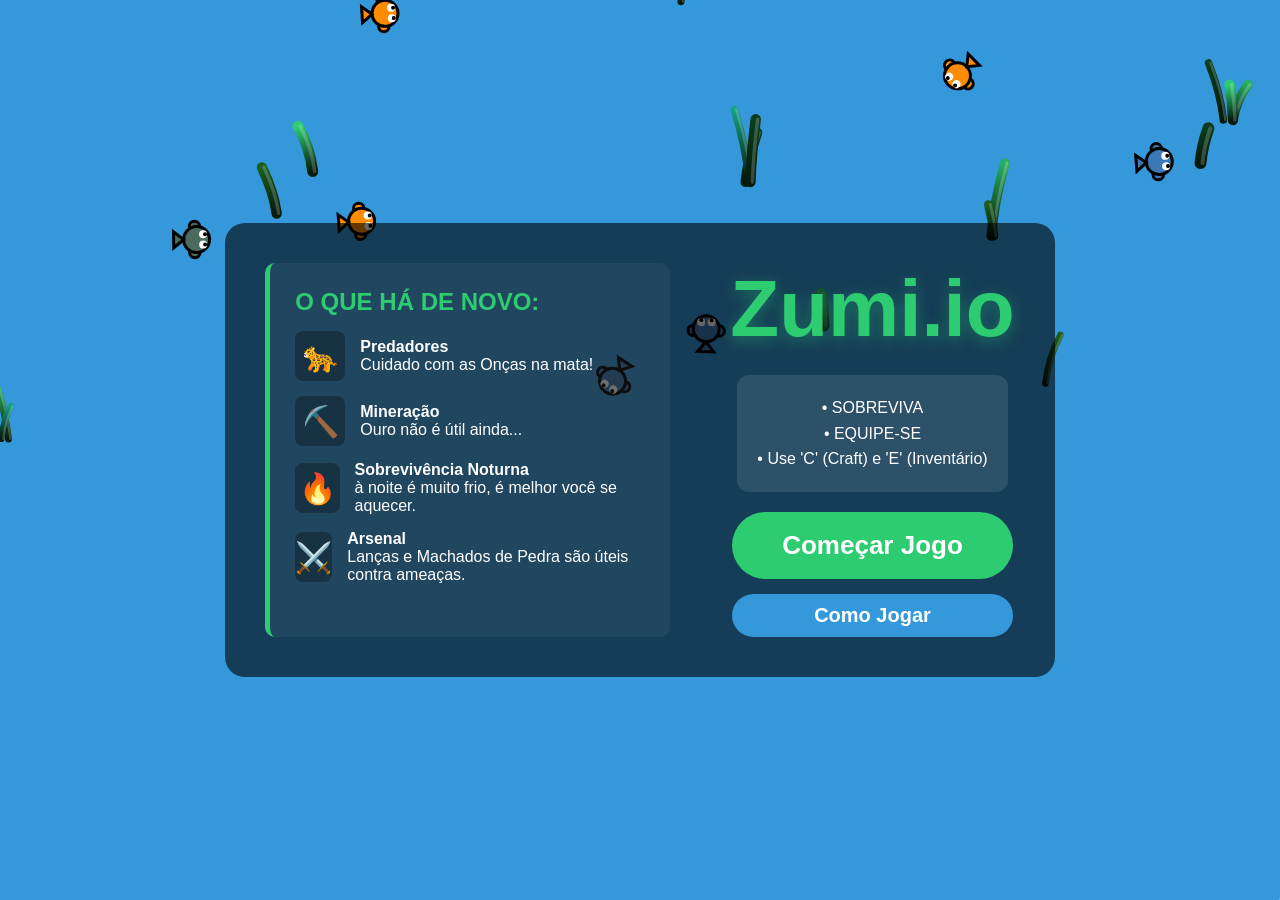
==== commit ebde87b1: "Atualização de arrumação de muitos bugs e performace melhorada" ====
--- a/index.html
+++ b/index.html
@@ -15,7 +15,7 @@
 canvas{display:block;}
 
 /* AJUSTE DO OVERLAY PARA FICAR LADO A LADO */
-#overlay {
+#overlay, #gameOver {
  position:fixed; inset:0; background:rgba(0,0,0,0);
   color:white; display:flex; 
   justify-content:center; align-items:center; 
@@ -25,7 +25,18 @@
 }
 
 
-#gameOver { display: none; background: rgba(139, 0, 0, 0.9); flex-direction:column; }
+#gameOver { 
+  display: none; 
+  position: fixed; 
+  inset: 0; 
+  background: rgba(139, 0, 0, 0.95); 
+  color: white;
+  flex-direction: column; 
+  justify-content: center; 
+  align-items: center;
+  z-index: 999; /* Valor bem alto para ficar na frente do menu inicial */
+  text-align: center;
+}
 
 #container-central {
   display: flex;
@@ -80,6 +91,7 @@
 
 <canvas id="game"></canvas>
 
+<!-- MENU INICIAL -->
 <div id="overlay">
   <div id="container-central">
     
@@ -88,30 +100,30 @@
       
       <div class="news-item">
         <div class="icon-box">🐆</div>
-        <div><strong>Predadores Reais</strong><br>Cuidado com as Onças na mata!</div>
+        <div><strong>Predadores</strong><br>Cuidado com as Onças na mata!</div>
       </div>
 
       <div class="news-item">
         <div class="icon-box">⛏️</div>
-        <div><strong>Mineração</strong><br>Ouro agora brilha nas montanhas.</div>
+        <div><strong>Mineração</strong><br>Ouro não é útil ainda...</div>
       </div>
 
       <div class="news-item">
         <div class="icon-box">🔥</div>
-        <div><strong>Sobrevivência Noturna</strong><br>A escuridão é mortal sem fogo.</div>
+        <div><strong>Sobrevivência Noturna</strong><br>à noite é muito frio, é melhor você se aquecer.</div>
       </div>
 
       <div class="news-item">
         <div class="icon-box">⚔️</div>
-        <div><strong>Arsenal</strong><br>Lanças e Machados de Pedra.</div>
+        <div><strong>Arsenal</strong><br>Lanças e Machados de Pedra são úteis contra ameaças.</div>
       </div>
     </div>
 
     <div id="main-panel">
       <h1>Zumi.io</h1>
       <div id="instructions">
-        • Sobreviva ao Ciclo de Dia e Noite<br>
-        • Gerencie Fome e Stamina<br>
+        • SOBREVIVA<br>
+        • EQUIPE-SE<br>
         • Use 'C' (Craft) e 'E' (Inventário)
       </div>
       
@@ -120,20 +132,21 @@
         <button id="manualBtn" style="background: #3498db; font-size: 20px; padding: 10px 30px;">Como Jogar</button>
       </div>
     </div>
+    
+  </div> <!-- FECHAMENTO CORRETO DO CONTAINER CENTRAL -->
+
   <div id="manualPanel" style="display:none; position:fixed; inset:0; background:rgba(11, 18, 32, 0.98); z-index:20; padding:20px; color:white; flex-direction:column; align-items:center; justify-content:center; overflow-y: auto;">
-    
     <h2 style="color:#2ecc71; font-size: 40px; margin-bottom:10px;">COMO JOGAR</h2>
-
-    <div id="guiaConteudo" style="width: 100%; max-width: 900px; text-align: left;">
-        </div>
-
+    <div id="guiaConteudo" style="width: 100%; max-width: 900px; text-align: left;"></div>
     <button id="closeManualBtn" style="margin-top:30px; background:#2ecc71; padding: 15px 40px; border-radius: 30px; border: none; color: white; font-weight: bold; cursor: pointer; font-size: 20px;">ENTENDI!</button>
-</div>
-</div>
-
+  </div>
+
+</div> <!-- FECHAMENTO CORRETO DO OVERLAY (MENU INICIAL) -->
+
+<!-- TELA DE GAME OVER (AGORA TOTALMENTE INDEPENDENTE) -->
 <div id="gameOver">
   <h1 style="color:#ff4d4d; font-size:72px;">GAME OVER</h1>
-  <p id="deathMsg" style="font-size: 28px; font-weight: bold; color: #fff;"></p>
+  <p id="deathMsg" style="font-size: 28px; font-weight: bold; color: #fff; margin-bottom: 20px; max-width: 600px;"></p>
   <button onclick="location.reload()">Tentar Novamente</button>
 </div>
 
@@ -514,6 +527,7 @@
 // === CONTROLES MOBILE 100% FUNCIONAIS ===
 if(isMobile){
   canvas.addEventListener("touchstart", e => {
+    if (!isGameStarted) return;
     e.preventDefault();
     const rect = canvas.getBoundingClientRect();
     const scaleX = canvas.width / rect.width;
@@ -729,6 +743,7 @@
             
             // 3. Ativa o estado de ataque/pesca
             player.attacking = true; 
+            player.atkTimer = weapons[player.weapon].speed; // 🔥 NOVO: Define o tempo de ataque no mobile também!
         } else {
             // Se tocar na terra com a vara, cancela a pesca
             player.attacking = false;
@@ -750,6 +765,7 @@
         }
     }, { passive: false });
  canvas.addEventListener("touchmove", e => {
+    if (!isGameStarted) return;
     e.preventDefault();
     const rect = canvas.getBoundingClientRect();
     const scaleX = canvas.width / rect.width;
@@ -772,6 +788,7 @@
 }, { passive: false });
 
   canvas.addEventListener("touchend", e => {
+    if (!isGameStarted) return;
     e.preventDefault();
     for (const t of e.changedTouches) {
         // Se soltou o lado esquerdo, para de andar
@@ -868,6 +885,17 @@
 let targetCamY = Math.random() * (MAP - 720);
 let lastCamChange = 0;
 
+const mistClouds = [];
+for (let i = 0; i < 10; i++) {
+    mistClouds.push({
+        x: Math.random() * 1280,
+        y: Math.random() * 720,
+        r: 200 + Math.random() * 200,      // Tamanho da nuvem de névoa
+        vx: -0.2 - Math.random() * 0.4,    // Velocidade de deriva para a esquerda
+        vy: (Math.random() - 0.5) * 0.1,   // Oscilação vertical sutil
+        alpha: 0.05 + Math.random() * 0.08 // Opacidade suave
+    });
+}
 const stars = [];
 for(let i=0;i<400;i++){
   stars.push({x: Math.random()*canvas.width, y: Math.random()*canvas.height, s: Math.random()*2, a: Math.random()*0.8});
@@ -918,6 +946,7 @@
   gold: 0, 
   sticks: 0,
   dead: false,
+  bowCharge: 0,
   inventory: {
     bow: 0,
     axe_wood: 0,
@@ -932,6 +961,8 @@
 };
 let isRaining = false;
 let rainTextTimer = 0;
+let avisouAnoitecer = false;
+let avisouAmanhecer = false;
 let isFishing = false;      // O jogador está com a linha na água?
 let fishTimer = 0;          // Quanto tempo falta para o peixe morder?
 let fishBite = false;       // O peixe já mordeu (as bolhas ficaram loucas)?
@@ -941,6 +972,17 @@
 let placingCampfire = false;
 let inventoryOpen = false;
 let inventorySlots = [];
+
+// 🔥 Novas variáveis para evitar spam de abrir/fechar e exploits de soco rápido
+let lastMenuToggleTime = 0;
+const MENU_TOGGLE_COOLDOWN = 50; // Cooldown de 0.5 segundos para re-clicar nas telas
+
+function fecharAtaques() {
+    mouse.down = false;
+    touchAttack = false;
+    player.attacking = false;
+    player.attackProgress = 0;
+}
 let ultimoTickGlobal = Date.now();
 let ultimoBatimento = 0;
 let ultimoRonco = 0;
@@ -1017,7 +1059,8 @@
     zombieSpawnTimer = 0;
     bloodMoonTimer = 0;
     isBloodMoon = false;
-
+ avisouAnoitecer = false;
+    avisouAmanhecer = false;
     // Recupera status do jogador e USA O NASCIMENTO ALEATÓRIO SEGURO!
     if (player) {
         player.hp = player.maxHp;
@@ -1214,6 +1257,27 @@
 
     player.arrows--;
     return true; // Retorna true para o sistema de ataque saber que disparou
+}
+function shootArrowCharged(charge) {
+    if (player.arrows <= 0) return;
+
+    // Velocidade escala de 6 (fraco) até 22 (carregado máximo)
+    const arrowSpeed = 6 + charge * 16;
+    
+    arrows.push({
+        x: player.x,
+        y: player.y,
+        angle: player.angle,
+        vx: Math.cos(player.angle) * arrowSpeed,
+        vy: Math.sin(player.angle) * arrowSpeed,
+        dist: 0,
+        maxDist: 400 + charge * 400, // O alcance também escala de 400 a 800
+        active: true,
+        damage: Math.round(15 + charge * 25) // O dano escala de 10 a 35
+    });
+
+    player.arrows--; 
+    tocarSom(SONS.selecionar); 
 }
 function drawRock(rock, offsetX=0, offsetY=0, scale=1){
   if(!rock.active) return;
@@ -1482,6 +1546,8 @@
 const keys = {}, mouse = { x: 0, y: 0, down: false };
 
 onkeydown = e => {
+  if (e.repeat) return; // 🔥 Bloqueia a repetição nativa do teclado ao segurar a tecla!
+  
   const k = e.key.toLowerCase();
   keys[k] = true;
 
@@ -1490,18 +1556,26 @@
     keys.shift = true;
   }
 
-  // C -> Abre/Fecha Crafting
+  // C -> Abre/Fecha Crafting (Com cooldown de 500ms)
   if (k === "c") {
+    if (Date.now() - lastMenuToggleTime < MENU_TOGGLE_COOLDOWN) return;
+    lastMenuToggleTime = Date.now();
     craftingOpen = !craftingOpen;
-    if (craftingOpen) inventoryOpen = false; 
+    if (craftingOpen) {
+        inventoryOpen = false;
+        fecharAtaques(); // 🔥 Para socos/ferramentas na hora ao abrir o menu
+    }
   }
 
-  // E -> Abre/Fecha Inventário Tela Cheia
+  // E -> Abre/Fecha Inventário Tela Cheia (Com cooldown de 500ms)
   if (k === "e") {
+    if (Date.now() - lastMenuToggleTime < MENU_TOGGLE_COOLDOWN) return;
+    lastMenuToggleTime = Date.now();
     inventoryOpen = !inventoryOpen;
     if (inventoryOpen) {
         craftingOpen = false;
         placingCampfire = false; 
+        fecharAtaques(); // 🔥 Para socos/ferramentas na hora ao abrir o menu
     }
   }
 
@@ -1513,9 +1587,11 @@
     }
   }
 
-  // Troca de ferramentas
-  if (k === "1") player.weapon = 0;
-};
+  if (k === "1" || k === "2" || k === "3" || k === "e") { // Exemplo
+      cancelarPescaria();
+  }
+}
+
 
 // Abre inventário também com o botão direito do mouse
 window.addEventListener("contextmenu", e => {
@@ -1611,6 +1687,7 @@
 }
 
 canvas.addEventListener("mousedown", e => {
+    if (!isGameStarted) return;
     if (e.button === 2) {
         return; 
     }
@@ -1652,8 +1729,11 @@
             const y = startY + Math.floor(i / cols) * (slotSize + gap);
 
             if (mx >= x && mx <= x + slotSize && my >= y && my <= y + slotSize) {
+                e.stopPropagation(); // 🔥 NOVO: Impede que o clique suba para o evento global da window!
                 console.log("Slot clicado:", i);
                 tocarSom(SONS.selecionar);
+                fecharAtaques();
+                
                 if (i === 6 && player.inventory.axe_wood > 0) player.weapon = 1;
                 else if (i === 7 && player.inventory.pickaxe_wood > 0) player.weapon = 2;
                 else if (i === 8 && player.inventory.axe_stone > 0) player.weapon = 3;
@@ -1723,20 +1803,21 @@
         const worldMouseY = my + camY();
 
         if (weapons[player.weapon].style === "fishing_rod") {
-            if (isInRiver(worldMouseX, worldMouseY)) {
-                const dx = worldMouseX - player.x;
-                const dy = worldMouseY - player.y;
-                const distClique = Math.hypot(dx, dy);
-                
-                const maxRange = 250; 
-                const distFinal = Math.min(distClique, maxRange);
-                
-                player.anzolDestX = player.x + Math.cos(player.angle) * distFinal;
-                player.anzolDestY = player.y + Math.sin(player.angle) * distFinal;
-                
-                mouse.down = true; 
-                player.attacking = true; 
-                tocarSom(SONS.agua_anzol); 
+                        if (isInRiver(worldMouseX, worldMouseY)) {
+                            const dx = worldMouseX - player.x;
+                            const dy = worldMouseY - player.y;
+                            const distClique = Math.hypot(dx, dy);
+                            
+                            const maxRange = 250; 
+                            const distFinal = Math.min(distClique, maxRange);
+                            
+                            player.anzolDestX = player.x + Math.cos(player.angle) * distFinal;
+                            player.anzolDestY = player.y + Math.sin(player.angle) * distFinal;
+                            
+                            mouse.down = true; 
+                            player.attacking = true; 
+                            player.atkTimer = weapons[player.weapon].speed; // 🔥 NOVO: Define o tempo de ataque para a linha não sumir!
+                            tocarSom(SONS.agua_anzol);
             } else {
                 mouse.down = false;
                 player.attacking = false;
@@ -1933,8 +2014,7 @@
     ctx.fillText(`${res.value} / ${res.max || 0}`, iconCenterX, y + slotSize - 10);
 }
   });
-
-  drawHotbar(); // Chama a barra de baixo junto com o inventário grande
+  
 
  // Botão de Fechar Mobile (Topo Esquerdo)
   if (isMobile) {
@@ -2061,6 +2141,16 @@
     tocarSom(SONS.erro);
     return;
   }
+if (id === "campfire" && player.inventory.campfire >= 5) {
+      hintSystem.show("AVISO: Limite de 5 fogueiras no inventário!", "alert");
+      tocarSom(SONS.erro);
+      return;
+  }
+    if (id === "wood_convert" && player.wood >= LIMITES.recursos) {
+      hintSystem.show("AVISO: Estoque de madeira cheio!", "alert");
+      tocarSom(SONS.erro);
+      return;
+  }
 
   // 2. BLOQUEIO DE FLECHAS: Verifica o limite ANTES de gastar recursos
   if (id === "arrow" && player.arrows >= LIMITES.flechas) {
@@ -2137,6 +2227,7 @@
 let jaTestouSorteNoPeriodo = false;
 
 function equiparItemPorIndice(index) {
+    fecharAtaques();
     // Mapeamos os índices conforme a ordem que você desenhou no drawFullscreenInventory
     switch(index) {
         case 4: // FOGUEIRA
@@ -2325,7 +2416,7 @@
     jaTestouSorteNoPeriodo = false; // Reset para sortear chuva na NOITE
     isRaining = false;             
     zombieSpawnTimer = 0;
-
+avisouAnoitecer = false;
     
     if (dayCount >= 5 && Math.random() < BLOOD_MOON_CHANCE) {
         isBloodMoon = true;
@@ -2345,8 +2436,22 @@
     zombies.length = 0;
     zombieSpawnTimer = 0;
     isBloodMoon = false;
-}
-
+    avisouAmanhecer = false;
+}
+// 🔥 NOVO SISTEMA DE AVISO DINÂMICO (Calcula com base na duração das variáveis e reage à Lua de Sangue)
+    if (isDay && worldTime >= (DAY_DURATION - 30) && !avisouAnoitecer) {
+        hintSystem.show("AVISO: A noite chegará em 30 segundos! Procure fogueiras ou tochas.", "alert");
+        avisouAnoitecer = true;
+    }
+    if (!isDay && worldTime >= (NIGHT_DURATION - 30) && !avisouAmanhecer) {
+        // Alerta personalizado caso a noite atual tenha sido uma Lua de Sangue
+        if (isBloodMoon) {
+            hintSystem.show("AVISO: A Lua de Sangue está se pondo! O sol nascerá em 30 segundos.", "alert");
+        } else {
+            hintSystem.show("AVISO: O sol nascerá em 30 segundos!", "alert");
+        }
+        avisouAmanhecer = true;
+    }
 // --- 3. GATILHO DA CHUVA (Sorteio Único por Ciclo) ---
 // Se ainda não testamos a sorte neste período (dia ou noite)
 if (!jaTestouSorteNoPeriodo) {
@@ -2385,6 +2490,9 @@
         zombieSpawnTimer = 0;
     }
 }
+if (isRaining && rainTextTimer > 0) {
+    rainTextTimer -= 1 * dt; 
+}
 zombies.forEach(z => {
   if(!z.active) return;
 
@@ -2448,13 +2556,14 @@
   (isMobile && touchMove.active && Math.hypot(touchMove.dx, touchMove.dy) > joystick.radius * 0.8
  && !player.exhausted);
 
- if (isGameStarted) {
-  let foodDrain = isSprinting ? 0.018 : 0.009;
-  if(player.foodCooldown > 0){
-  player.foodCooldown--;
-} else {
-  player.food -= foodDrain * dt;
-}
+if (isGameStarted && !player.dead) {
+    if (player.foodCooldown > 0) {
+        player.foodCooldown -= 1 * dt; // Usa apenas o DT (Pausa real)
+    } else {
+        let foodDrain = isSprinting ? 0.018 : 0.009;
+        player.food -= foodDrain * dt;
+    }
+    if (player.food < 0) player.food = 0;
 
 // --- LÓGICA DE TEMPERATURA ---
 if (passouUmSegundo) {
@@ -2606,6 +2715,26 @@
         player.x += Math.cos(angle) * overlap;
         player.y += Math.sin(angle) * overlap;
     }
+});
+// Colisão OTIMIZADA: Apenas fogueiras se afastam de objetos
+resources.filter(r => r.type === "campfire" && r.alive).forEach(fog => {
+    // Checa apenas contra objetos próximos (economiza CPU)
+    resources.forEach(obj => {
+        if (fog === obj || !obj.alive || obj.type === "stick") return;
+        
+        const dx = fog.x - obj.x;
+        const dy = fog.y - obj.y;
+        const dist = Math.hypot(dx, dy);
+        const minDist = fog.r + (obj.r || 20);
+
+        if (dist < minDist) {
+            const angle = Math.atan2(dy, dx);
+            const overlap = minDist - dist;
+            // A fogueira "desliza" para fora do objeto
+            fog.x += Math.cos(angle) * overlap;
+            fog.y += Math.sin(angle) * overlap;
+        }
+    });
 });
 // 🐇 COLISÃO FÍSICA COM COELHOS
 animals.forEach(ani => {
@@ -2944,24 +3073,42 @@
     player.angle = Math.atan2(touchAim.dy, touchAim.dx);
   }
 } else {
-  player.angle = Math.atan2(mouse.y - canvas.height/2, mouse.x - canvas.width/2);
+  // 🔥 CORREÇÃO: Mira baseada na posição real projetada do jogador na tela (corrige limite do mapa)
+  const screenPlayerX = player.x - camX();
+  const screenPlayerY = player.y - camY();
+  player.angle = Math.atan2(mouse.y - screenPlayerY, mouse.x - screenPlayerX);
 }
 
 // --- 3. SISTEMA DE ATAQUE UNIFICADO ---
 const tentandoAtacar = (!isMobile && mouse.down) || (isMobile && touchAttack);
 
+if (player.weapon === 8 && !player.dead) {
+    if (tentandoAtacar && player.arrows > 0 && !player.attacking) {
+        // Enquanto o clique é segurado, tensiona a corda do arco
+        player.bowCharge = Math.min(1.0, (player.bowCharge || 0) + 0.03 * dt); 
+    } else if (!tentandoAtacar && player.bowCharge > 0) {
+        // Ao soltar o clique, o projétil é disparado com a força acumulada
+        shootArrowCharged(player.bowCharge);
+        player.attacking = true;
+        player.atkTimer = weapons[8].speed;
+        player.bowCharge = 0;
+    } else {
+        player.bowCharge = 0;
+    }
+}
 // 1. GATILHO DE ATAQUE (Clique/Toque)
 if (tentandoAtacar && !player.attacking) {
     const w = weapons[player.weapon];
  
-    // Se for arco, tenta atirar
+    // Se for arco, ignora o gatilho de clique instantâneo (agora ele funciona no segurar e soltar acima)
     if (w.style === "bow") {
-        if (shootArrow()) {
-            player.attacking = true;
-            player.atkTimer = w.speed;
-            player.attackProgress = 1;
-        }
-    } else {
+        // Vazio!
+    } 
+    // 🔥 CORREÇÃO: Impede que a vara de pesca execute golpes corpo-a-corpo ou colha frutas!
+    else if (w.style === "fishing_rod") {
+        // Vazio! A vara de pesca servirá unicamente para pescar nos rios.
+    } 
+    else {
         // Se for Corpo-a-Corpo (Lança, Machado, etc)
         player.attacking = true;
         player.atkTimer = w.speed;
@@ -2975,8 +3122,8 @@
         bushes.forEach(b => {
             if (b.hasFruit && Math.hypot(hx - b.x, hy - b.y) < b.r + 20) {
                 b.hasFruit = false;
-                player.food = Math.min(player.maxFood, player.food + 10);
-                player.foodCooldown = 180;
+                player.food = Math.min(player.maxFood, player.food + 5);
+                player.foodCooldown = 60;
                 createParticles(hx, hy, "#ff4d4d", 8);
             }
         });
@@ -3009,6 +3156,7 @@
                         player.wood = Math.min(LIMITES.recursos, player.wood + 2);
                         player.sticks = Math.min(LIMITES.recursos, player.sticks + 1);
                         player.food = Math.min(player.maxFood, player.food + 20);
+                        player.foodCooldown = 120;
                         createParticles(res.x, res.y, "#ffffff", 12, 1.5);
                     }
                 }
@@ -3054,7 +3202,8 @@
                 createParticles(hx, hy, "#d3a625", 6); 
                 if (j.hp <= 0) {
                     j.alive = false;
-                    player.food = Math.min(player.maxFood, player.food + 100); 
+                    player.food = Math.min(player.maxFood, player.food + 100);
+                    player.foodCooldown = 300; 
                     player.gold = Math.min(LIMITES.recursos, player.gold + 5); 
                 }
             }
@@ -3068,6 +3217,7 @@
                 if (b.hp <= 0) {
                     b.active = false;
                     player.food = Math.min(player.maxFood, player.food + (b.foodValue || 12));
+                    player.foodCooldown = 180;
                     let qtdPenas = Math.random() < 0.5 ? 8 : 10;
                     player.feather = Math.min(LIMITES.penas, player.feather + qtdPenas);
                     console.log(`Pássaro abatido! Penas +${qtdPenas}`);
@@ -3086,7 +3236,8 @@
                 createParticles(hx, hy, "#fce4ec", 6); 
                 if (ani.hp <= 0) {
                     ani.alive = false; 
-                    player.food = Math.min(player.maxFood, player.food + 50); 
+                    player.food = Math.min(player.maxFood, player.food + 50);
+                    player.foodCooldown = 240; 
                 }
             }
         });
@@ -3149,15 +3300,18 @@
                 }
                 else if (tipo === "jaguar") {
                     player.food = Math.min(player.maxFood, player.food + 100);
+                    player.foodCooldown = 300;
                     player.gold = Math.min(LIMITES.recursos, player.gold + 5);
                 }
                 else if (tipo === "bird") {
                     player.food = Math.min(player.maxFood, player.food + (obj.foodValue || 12));
+                    player.foodCooldown = 180;
                     let qtd = Math.random() < 0.5 ? 8 : 10;
                     player.feather = Math.min(LIMITES.penas, player.feather + qtd);
                 }
                 else if (tipo === "animal") { // Coelho
                     player.food = Math.min(player.maxFood, player.food + 50);
+                    player.foodCooldown = 240;
                 }
             }
         }
@@ -3302,7 +3456,7 @@
     a.y = Math.max(a.r, Math.min(MAP - a.r, a.y));
 });
 
-  // --- 4. GERENCIAR TOCAS, RESPAWN E PROTEÇÃO ---
+// --- 4. GERENCIAR TOCAS, RESPAWN E PROTEÇÃO ---
   if (passouUmSegundo) {
       // Avança o tempo global do jogo
       if (typeof worldTime !== 'undefined') worldTime++;
@@ -3385,7 +3539,8 @@
     b.active = false; // O pássaro some
     
     // Entrega a comida direto para a barra do player (igual na sua palmeira)
-    player.food = Math.min(player.maxFood, player.food + 35); 
+    player.food = Math.min(player.maxFood, player.food + 35);
+    player.foodCooldown = 180; 
 
     if (typeof createParticles === 'function') {
         createParticles(b.x, b.y, "#ff4d4d", 10); // Sangue
@@ -3442,6 +3597,7 @@
                 if (peixeCapturado) {
 
                     player.food = Math.min(player.maxFood, player.food + 40);
+                    player.foodCooldown = 210;
                     createParticles(player.x, player.y, "#ffffff", 15, 1);
                     console.log("Sucesso! Peixe capturado.");
                 }
@@ -3478,6 +3634,19 @@
 handleFishRespawn();
 cleanDeadFishes();
 hintSystem.update();
+}
+function cancelarPescaria() {
+    isFishing = false;
+    fishBite = false;
+    player.attacking = false;
+    player.attackProgress = 0;
+    // Solta todos os peixes que estavam presos
+    fishes.forEach(f => {
+        if (f.presoNoAnzol) {
+            f.presoNoAnzol = false;
+            f.assustado = true; // Eles fogem ao cancelar
+        }
+    });
 }
 // --- FUNÇÃO AUXILIAR (Coloque fora do update para organizar) ---
 function resetPesca(assustarPeixes) {
@@ -3671,11 +3840,13 @@
     ctxRef.arc(player.r + 5, 0, 25, -Math.PI/2, Math.PI/2);
     ctxRef.stroke();
     
-    // Linha do arco (corda)
+    // 🔥 NOVO: Corda do arco tensiona para trás conforme a força do tiro carregado
+    const tension = (player.bowCharge || 0) * 18;
     ctxRef.strokeStyle = "#eee";
     ctxRef.lineWidth = 1;
     ctxRef.beginPath();
     ctxRef.moveTo(player.r + 5, -25);
+    ctxRef.lineTo(player.r + 5 - tension, 0); // Ponto central da corda puxado para trás
     ctxRef.lineTo(player.r + 5, 25);
     ctxRef.stroke();
 }
@@ -3702,8 +3873,8 @@
   ctxRef.restore();
 }
 function drawJoystick(){
-
-  if(!isMobile || !touchMove.active) return;
+  // 🔥 CORREÇÃO: Adicione "|| !isGameStarted" para sumir com o joystick do menu
+  if(!isMobile || !touchMove.active || !isGameStarted) return;
 
   const baseX = touchMove.startX;
   const baseY = touchMove.startY;
@@ -3730,7 +3901,8 @@
   ctx.fill();
 }
 function drawAimJoystick(){
-  if(!isMobile || !touchAim.active) return;
+  // 🔥 CORREÇÃO: Adicione "|| !isGameStarted" para sumir com o joystick de mira do menu
+  if(!isMobile || !touchAim.active || !isGameStarted) return;
 
   const baseX = touchAim.startX;
   const baseY = touchAim.startY;
@@ -3857,7 +4029,8 @@
     ctx.restore();
 }
 function drawMobileHUD() {
-    if (!isMobile) return;
+    // 🔥 CORREÇÃO: Adicione "|| !isGameStarted" para sumir com o HUD e botões do menu
+    if (!isMobile || !isGameStarted) return;
     ctx.save();
     ctx.setTransform(1, 0, 0, 1, 0, 0); // Trava o HUD na tela do celular
 
@@ -4765,6 +4938,17 @@
       else if (dayCount === 2) opacidadeNoite = 0.80; 
   }
 
+// 🔥 CORREÇÃO: Transiciona a densidade da noite sem dar "pulo" de luz (conecta perfeitamente com os 20s de transição)
+  if (worldTime <= 20) {
+      let progress = worldTime / 20; // 0 a 1 suavemente
+      let factor = 0.53 + 0.47 * progress; // Começa em 53% de escuridão (igual ao pôr do sol) e vai até 100% de noite
+      opacidadeNoite *= factor;
+  } else if (worldTime >= NIGHT_DURATION - 20) {
+      let progress = (NIGHT_DURATION - worldTime) / 20; // 1 a 0 suavemente
+      let factor = 0.53 + 0.47 * progress; // Clareia aos poucos, mas para em 53% (igual ao início do amanhecer)
+      opacidadeNoite *= factor;
+  }
+
   // 2. ESTRELAS
   ctx.save();
   stars.forEach(s => {
@@ -4916,9 +5100,8 @@
         ctx.stroke();
     }
 
-    // 3. Texto "TEMPESTADE"
+// 3. Texto "TEMPESTADE"
     if (rainTextTimer > 0) {
-        rainTextTimer--;
         if (Math.floor(Date.now() / 500) % 2 === 0) {
             ctx.fillStyle = "#ecf0f1";
             ctx.font = "bold 50px Arial Black";
@@ -4928,6 +5111,9 @@
     }
     ctx.restore();
 }
+
+// 🔥 NOVO: Aplica os tintes de dia/noite e a névoa dinâmica de tempestade
+drawAtmosphereEffects();
 // Na parte onde você move as partículas (dentro do update):
 particles.forEach((p, index) => {
     p.x += p.vx;
@@ -5111,50 +5297,80 @@
         ctx.fillRect(0, 0, canvas.width, canvas.height);
     }
 }
-function drawHotbar() {
-  const slots = [
-    { id: "hand", name: "Mão", weapon: 0 },
-    { id: "axe_wood", name: "Mach. M", weapon: 1 },
-    { id: "pickaxe_wood", name: "Pic. M", weapon: 2 },
-    { id: "axe_stone", name: "Mach. P", weapon: 3 },
-    { id: "pickaxe_stone", name: "Pic. P", weapon: 4 },
-    { id: "spear", name: "Lança", weapon: 5 },
-    { id: "torch", name: "Tocha", weapon: 6 },
-    { id: "campfire", name: "Fogueira", isPlaceable: true }
-  ];
-
-  const slotSize = 50;
-  const startX = canvas.width / 2 - (slots.length * (slotSize + 5)) / 2;
-  const y = canvas.height - 70;
-
-  slots.forEach((slot, i) => {
-    const x = startX + i * (slotSize + 5);
-    
-    // Só desenha se for a Mão (0) ou se o player tiver o item no inventário
-    if (slot.id !== "hand" && player.inventory[slot.id] <= 0) return;
-
-    // Fundo do quadradinho
-    ctx.fillStyle = (player.weapon === slot.weapon || (slot.id === "campfire" && placingCampfire)) 
-                    ? "rgba(46, 204, 113, 0.7)" : "rgba(0,0,0,0.5)";
-    ctx.fillRect(x, y, slotSize, slotSize);
-    ctx.strokeStyle = "white";
-    ctx.strokeRect(x, y, slotSize, slotSize);
-
-    // Texto curto do item
-    ctx.fillStyle = "white";
-    ctx.font = "10px Arial";
-    ctx.textAlign = "center";
-    ctx.fillText(slot.name, x + slotSize/2, y + slotSize/2 + 5);
-    
-    // Quantidade (se for fogueira)
-    if(player.inventory[slot.id] > 1) {
-      ctx.fillText("x" + player.inventory[slot.id], x + slotSize - 10, y + slotSize - 5);
-    }
-  });
-}
-
-
-
+// 🔥 NOVO: Controla a renderização de névoas e a iluminação realista de amanhecer/anoitecer (20s)
+function drawAtmosphereEffects() {
+    if (!isGameStarted || player.dead) return;
+
+    // 1. NÉVOA DINÂMICA (Tempestade)
+    if (isRaining) {
+        ctx.save();
+        mistClouds.forEach(c => {
+            c.x += c.vx * dt;
+            c.y += c.vy * dt;
+            if (c.x < -c.r) c.x = canvas.width + c.r;
+            if (c.x > canvas.width + c.r) c.x = -c.r;
+            if (c.y < -c.r) c.y = canvas.height + c.r;
+            if (c.y > canvas.height + c.r) c.y = -c.r;
+
+            ctx.save();
+            ctx.globalAlpha = c.alpha;
+            let grad = ctx.createRadialGradient(c.x, c.y, 0, c.x, c.y, c.r);
+            grad.addColorStop(0, "rgba(220, 225, 230, 1)");
+            grad.addColorStop(1, "rgba(220, 225, 230, 0)");
+            ctx.fillStyle = grad;
+            ctx.beginPath();
+            ctx.arc(c.x, c.y, c.r, 0, Math.PI * 2);
+            ctx.fill();
+            ctx.restore();
+        });
+        ctx.restore();
+    }
+
+    // 2. FILTRO DE LUA DE SANGUE (Transição de vermelho suave durante a noite de evento)
+    if (isBloodMoon && !isDay) {
+        ctx.save();
+        let factor = 1.0;
+        // Acompanha a entrada e saída gradual do breu da noite
+        if (worldTime <= 20) {
+            factor = worldTime / 20;
+        } else if (worldTime >= NIGHT_DURATION - 20) {
+            factor = (NIGHT_DURATION - worldTime) / 20;
+        }
+        ctx.fillStyle = `rgba(139, 0, 0, ${factor * 0.18})`; // Tonalidade avermelhada escura suave
+        ctx.fillRect(0, 0, canvas.width, canvas.height);
+        ctx.restore();
+    }
+
+    // 3. TRANSIÇÃO DE LUZ NATURAL (DIA <-> NOITE)
+    if (isDay) {
+        ctx.save();
+        const limitDusk = DAY_DURATION - 20; // Começa 20 segundos antes da noite
+        if (worldTime >= limitDusk) {
+            // Anoitecer (Sunset): Últimos 20 segundos do dia
+            let factor = (worldTime - limitDusk) / 20; // Rampa suave de 0 a 1
+            
+            // Escurece progressivamente o cenário
+            ctx.fillStyle = `rgba(0, 0, 0, ${factor * 0.45})`; 
+            ctx.fillRect(0, 0, canvas.width, canvas.height);
+
+            // Filtro quente de pôr do sol
+            ctx.fillStyle = `rgba(243, 156, 18, ${factor * 0.22})`; // Laranja
+            ctx.fillRect(0, 0, canvas.width, canvas.height);
+            ctx.fillStyle = `rgba(155, 89, 182, ${factor * 0.12})`; // Roxo
+            ctx.fillRect(0, 0, canvas.width, canvas.height);
+
+        } else if (worldTime <= 20) {
+            // Amanhecer (Sunrise): Primeiros 20 segundos do dia
+            // 🔥 CORREÇÃO: Não escurece a tela no Dia 1 ao clicar em Começar Jogo!
+            if (dayCount > 1) {
+                let factor = 1 - (worldTime / 20); // Rampa suave de 1 a 0
+                ctx.fillStyle = `rgba(0, 0, 0, ${factor * 0.45})`; 
+                ctx.fillRect(0, 0, canvas.width, canvas.height);
+            }
+        }
+        ctx.restore();
+    }
+}
 </script>
 </body>
 </html>
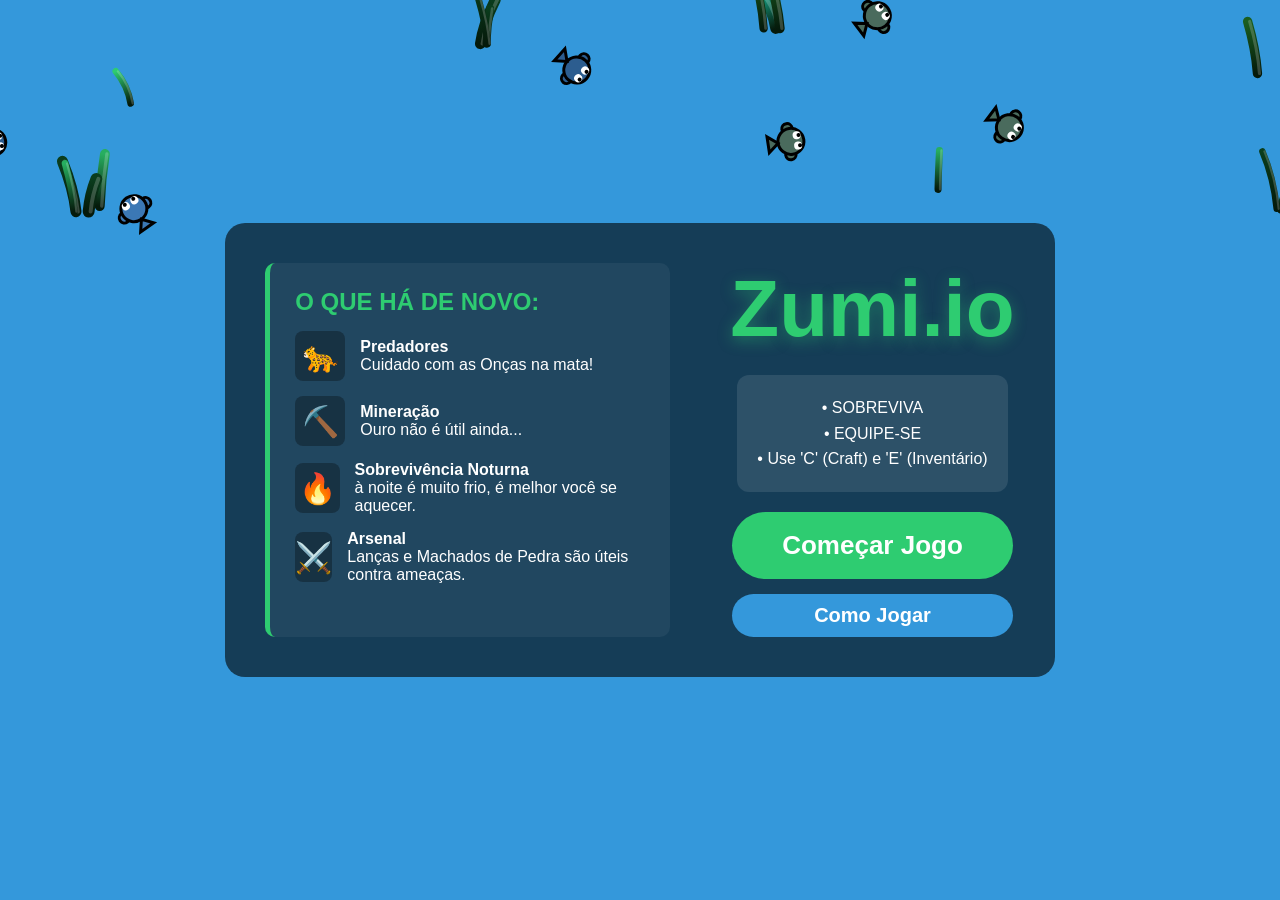
==== commit 55997633: "atualizão finalização dos bugs e sistema de recorde de dias do jogo" ====
--- a/index.html
+++ b/index.html
@@ -633,32 +633,29 @@
     return; // Se o craft está aberto e não clicou em nada, ignora o resto (chão/ataque)
 }
 
-    // --- B) SE O CRAFT ESTIVER FECHADO ---
-
-    // 1. Botão de Abrir Crafting (Verde no topo)
-    const bw = 160, bh = 70, bx = (canvas.width / 2) - (bw / 2), by = 15;
+// --- B) SE O CRAFT ESTIVER FECHADO ---
+
+    // 1. Botão de Abrir Crafting (Verde no topo centro-esquerda)
+    const bw = 150, bh = 70, bx = (canvas.width / 2) - 155, by = 15;
     if (tx > bx && tx < bx + bw && ty > by && ty < by + bh) {
-        craftingOpen = true;
+        if (Date.now() - lastMenuToggleTime >= MENU_TOGGLE_COOLDOWN) {
+            lastMenuToggleTime = Date.now();
+            craftingOpen = true;
+            fecharAtaques();
+        }
         continue;
     }
-     //novo lado tocou bateu 
-    if (tx >= canvas.width / 2) {
-        // Mudamos para touchAttack (a variável que o jogo espera)
-        touchAttack = true; 
-        
-        if (!touchAim.active) {
-            touchAim.active = true;
-            touchAim.id = t.identifier;
-            touchAim.startX = tx;
-            touchAim.startY = ty;
-        }
-    }
-// NOVO: Botão de Abrir ITENS (Azul no meio esquerda)
-        const bw_i = 140, bh_i = 70, bx_i = 20, by_i = canvas.height / 2 - 35;
-        if (tx > bx_i && tx < bx_i + bw_i && ty > by_i && ty < by_i + bh_i) {
+
+    // 2. Botão de Abrir ITENS (Azul no topo centro-direita)
+    const bw_i = 150, bh_i = 70, bx_i = (canvas.width / 2) + 5, by_i = 15;
+    if (tx > bx_i && tx < bx_i + bw_i && ty > by_i && ty < by_i + bh_i) {
+        if (Date.now() - lastMenuToggleTime >= MENU_TOGGLE_COOLDOWN) {
+            lastMenuToggleTime = Date.now();
             inventoryOpen = true;
-            continue;
-        }
+            fecharAtaques();
+        }
+        continue;
+    }
         // --- LOGICA DE CONSTRUÇÃO (FOGUEIRA) ---
 if (placingCampfire) {
     // Se tocou na tela (e não era um botão de fechar/menu)
@@ -2289,11 +2286,13 @@
     displayText: "",
     type: "tip", 
     opacity: 0,
-    timer: 0,
     charIndex: 0,
-    lastCharTime: 0,
-    nextCycleTime: Date.now() + 5000,
-    activeAlert: false, // Nova trava para não repetir alerta toda hora
+    
+    // --- CONTADORES DE TEMPO CONECTADOS AO JOGO ---
+    timerCount: 0,   // Segundos restantes (em frames)
+    typeTimer: 0,    // Velocidade de escrita (em frames)
+    cycleCount: 300, // Intervalo para nova dica (~5 segundos iniciais)
+    activeAlert: false,
 
     randomTips: [
         "DICA: Pegue gravetos no chão e depois fabrique ferramentas.",
@@ -2324,39 +2323,51 @@
         "DICA: Creia em Jesus como único e suficiente salvador! se quiser sobreviver."
     ],
     show: function(txt, type = "tip") {
-        if (this.currentText === txt && this.opacity > 0) return; // Evita repetir o mesmo texto se já estiver na tela
+        if (this.currentText === txt && this.opacity > 0) return; 
         this.currentText = txt;
         this.displayText = "";
         this.charIndex = 0;
         this.type = type;
         this.opacity = 1;
-        this.timer = Date.now() + 9000;
+        this.typeTimer = 0;
+        
+        // 9 segundos convertidos em tempo de jogo (~540 frames)
+        this.timerCount = 540; 
         if (type === "alert") this.activeAlert = true;
     },
 
     update: function() {
-        let agora = Date.now();
-
-        // Efeito Letra por Letra
+        // 1. Escrita letra por letra (Utiliza o tempo de frames 'dt')
         if (this.charIndex < this.currentText.length) {
-            if (agora - this.lastCharTime > 40) { // Velocidade da digitação
+            this.typeTimer += 1 * dt;
+            if (this.typeTimer >= 2.4) { 
                 this.displayText += this.currentText[this.charIndex];
                 this.charIndex++;
-                this.lastCharTime = agora;
+                this.typeTimer = 0;
             }
         }
 
-        // Fade out
-        if (agora > this.timer && this.opacity > 0) {
-            this.opacity -= 0.02;
-            if (this.opacity <= 0) this.activeAlert = false;
-        }
-
-        // Dicas Cíclicas (Lado esquerdo)
-        if (agora > this.nextCycleTime && this.opacity <= 0) {
-            let dicaAleatoria = this.randomTips[Math.floor(Math.random() * this.randomTips.length)];
-            this.show(dicaAleatoria, "tip");
-            this.nextCycleTime = agora + (Math.random() * 20000 + 25000);
+        // 2. Contagem para sumir (Utiliza o tempo de frames 'dt')
+        if (this.timerCount > 0) {
+            this.timerCount -= 1 * dt;
+        } else if (this.opacity > 0) {
+            this.opacity -= 0.02 * dt;
+            if (this.opacity <= 0) {
+                this.opacity = 0;
+                this.activeAlert = false;
+            }
+        }
+
+        // 3. Contagem para nova dica aleatória (Utiliza o tempo de frames 'dt')
+        if (this.opacity <= 0) {
+            if (this.cycleCount > 0) {
+                this.cycleCount -= 1 * dt;
+            } else {
+                let dicaAleatoria = this.randomTips[Math.floor(Math.random() * this.randomTips.length)];
+                this.show(dicaAleatoria, "tip");
+                // Define novo intervalo entre 25 a 45 segundos de jogo
+                this.cycleCount = 1500 + Math.random() * 1200;
+            }
         }
     }
 };
@@ -2647,12 +2658,23 @@
       if (flashSangue < 0) flashSangue = 0;
   }
 
-  if(player.hp <= 0 && !player.dead) {
-    player.hp = 0;
-    player.dead = true;
-    flashSangue = 0; // Desliga o flash ao morrer
-    document.getElementById("gameOver").style.display = "flex";
+if(player.hp <= 0 && !player.dead) {
+  player.hp = 0;
+  player.dead = true;
+  flashSangue = 0; // Desliga o flash ao morrer
+  
+  // --- SISTEMA DE RECORDE DE DIAS ---
+  let recorde = localStorage.getItem("zumi_record_dias") || 1;
+  if (dayCount > recorde) {
+      localStorage.setItem("zumi_record_dias", dayCount);
+      recorde = dayCount;
   }
+  
+  // Exibe a mensagem personalizada na tela de Game Over
+  document.getElementById("deathMsg").innerHTML = `Você sobreviveu por ${dayCount} dias!<br>Seu Recorde: ${recorde} dias.`;
+  
+  document.getElementById("gameOver").style.display = "flex";
+}
 // === CONTROLE DE STAMINA (APÓS UPDATE) ===
 if (player.stamina <= 0) {
   player.stamina = 0;
@@ -4029,15 +4051,22 @@
     ctx.restore();
 }
 function drawMobileHUD() {
-    // 🔥 CORREÇÃO: Adicione "|| !isGameStarted" para sumir com o HUD e botões do menu
     if (!isMobile || !isGameStarted) return;
     ctx.save();
     ctx.setTransform(1, 0, 0, 1, 0, 0); // Trava o HUD na tela do celular
 
+    // Coordenadas do player projetadas na tela
+    const sPX = player.x - camX();
+    const sPY = player.y - camY();
+
     // --- 📊 BARRAS (MAIS PARA A ESQUERDA) ---
+    ctx.save();
+    if (sPX < 250 && sPY < 120) {
+        ctx.globalAlpha = 0.25; // 🔥 Transparência se o player estiver embaixo das barras
+    }
     let barY = 25;
-    const barW = 180; // Tamanho bom para mobile
-    const sx = 20;    // Encostado na tela (20px de margem)
+    const barW = 180;
+    const sx = 20;
     
     const bars = [
         { name: "HP", color: "#e74c3c", val: player.hp, max: player.maxHp, icon: "❤️" },
@@ -4046,54 +4075,57 @@
     ];
 
     bars.forEach(bar => {
-        // Ícone e Nome
         ctx.fillStyle = "#fff"; ctx.font = "bold 14px Arial";
         ctx.textAlign = "left";
         ctx.fillText(`${bar.icon} ${bar.name}`, sx, barY + 12);
-        
-        // Fundo da barra
         ctx.fillStyle = "rgba(0,0,0,0.5)"; 
         ctx.fillRect(sx + 90, barY, barW, 14);
-        
-        // Preenchimento
         ctx.fillStyle = bar.color; 
         ctx.fillRect(sx + 90, barY, barW * (bar.val / bar.max), 14);
         barY += 28;
     });
-
-    // --- 🟢 BOTÃO DE CRAFTING (CENTRO) ---
-    const bw = 160, bh = 70, bx = (canvas.width / 2) - (bw / 2), by = 15;
+    ctx.restore();
+
+    // --- 🟢 BOTÕES DE MENU LADO A LADO ---
+    ctx.save();
+    // Transparência se o player estiver passando por trás dos botões do topo
+    if (sPX > canvas.width / 2 - 180 && sPX < canvas.width / 2 + 180 && sPY < 110) {
+        ctx.globalAlpha = 0.25;
+    }
+
+    // Botão Verde (CRAFTING)
+    const bw = 150, bh = 70, bx = (canvas.width / 2) - 155, by = 15;
     ctx.fillStyle = "#2ecc71"; ctx.strokeStyle = "#fff"; ctx.lineWidth = 3;
     ctx.fillRect(bx, by, bw, bh); ctx.strokeRect(bx, by, bw, bh);
     ctx.fillStyle = "#fff"; ctx.font = "bold 18px Arial"; ctx.textAlign = "center";
     ctx.fillText("CRAFTING", bx + bw/2, by + bh/2 + 7);
-           //INVENTÁRIO 
-    const btnW = 140, btnH = 70;
-const btnX = 20; // Lado esquerdo da tela
-const btnY = canvas.height / 2 - 35; // Bem no meio da altura
-ctx.fillStyle = "#3498db"; // Azul
-ctx.fillRect(btnX, btnY, btnW, btnH);
-ctx.strokeStyle = "#fff";
-ctx.strokeRect(btnX, btnY, btnW, btnH);
-
-ctx.fillStyle = "#fff";
-ctx.font = "bold 18px Arial";
-ctx.textAlign = "center";
-ctx.fillText("ITENS", btnX + btnW / 2, btnY + btnH / 2 + 7);
-
-    // --- 🔴 BOTÃO DE SAIR (SINCRONIZADO COM SEU TOUCHSTART) ---
+
+    // Botão Azul (ITENS)
+    const btnW = 150, btnH = 70, btnX = (canvas.width / 2) + 5, btnY = 15;
+    ctx.fillStyle = "#3498db"; ctx.fillRect(btnX, btnY, btnW, btnH);
+    ctx.strokeStyle = "#fff"; ctx.strokeRect(btnX, btnY, btnW, btnH);
+    ctx.fillStyle = "#fff"; ctx.font = "bold 18px Arial"; ctx.textAlign = "center";
+    ctx.fillText("ITENS", btnX + btnW / 2, btnY + btnH / 2 + 7);
+    ctx.restore();
+
+    // --- 🔴 BOTÃO DE SAIR MOBILE ---
     if (craftingOpen) {
         const sx_sair = bx + bw + 10; 
         const sw = 100, sh = 50; 
         ctx.fillStyle = "#e74c3c"; 
-        ctx.fillRect(sx_sair, by + 5, sw, sh); // by+5 para alinhar com o toque (sh=50)
+        ctx.fillRect(sx_sair, by + 5, sw, sh);
         ctx.strokeStyle = "#fff"; 
         ctx.strokeRect(sx_sair, by + 5, sw, sh);
         ctx.fillStyle = "#fff";
         ctx.font = "bold 16px Arial";
         ctx.fillText("SAIR", sx_sair + sw/2, by + 5 + sh/2 + 6);
     }
-    // --- 🗺️ MINIMAPA (IGUAL PC) ---
+
+    // --- 🗺️ MINIMAPA MOBILE ---
+    ctx.save();
+    if (sPX > canvas.width - 180 && sPY < 180) {
+        ctx.globalAlpha = 0.25; // 🔥 Transparência se o player estiver embaixo do minimapa
+    }
     const sz = 150, p = 15;
     const mx = canvas.width - sz - p, my = p;
     const sc = sz / MAP; 
@@ -4107,6 +4139,7 @@
     ctx.fillStyle = MOUNTAIN_COLOR;
     mountains.forEach(m => { ctx.beginPath(); ctx.arc(mx + m.x*sc, my + m.y*sc, m.r*sc, 0, Math.PI*2); ctx.fill(); });
     ctx.fillStyle = "#fff"; ctx.beginPath(); ctx.arc(mx + player.x*sc, my + player.y*sc, 4, 0, Math.PI*2); ctx.fill();
+    ctx.restore();
 
     ctx.restore();
 }
@@ -4165,7 +4198,7 @@
 }
 function drawHints() {
     if (!isGameStarted) return;
-    hintSystem.update();
+    
     if (hintSystem.opacity <= 0) return;
 
     ctx.save();
@@ -4173,39 +4206,65 @@
     ctx.globalAlpha = hintSystem.opacity;
     
     if (hintSystem.type === "alert") {
-        // --- ALERTA: SEMPRE NO MEIO ---
+        // --- ALERTA: SEMPRE NO MEIO DA TELA ---
         ctx.font = "bold 28px Arial";
         ctx.textAlign = "center";
         
-        // Sombra
         ctx.fillStyle = "black";
         ctx.fillText(hintSystem.displayText, canvas.width / 2 + 2, 152);
         
-        // Texto Piscante
         ctx.fillStyle = (Date.now() % 500 < 250) ? "#ff4444" : "#ffffff";
         ctx.fillText(hintSystem.displayText, canvas.width / 2, 150);
 
     } else {
-        // --- DICA: LADO ESQUERDO (Abaixo das Barras/Temperatura) ---
-        ctx.font = "bold 16px Arial";
+        // --- DICA: LADO ESQUERDO ---
+        ctx.font = "bold 14px Arial"; // Fonte levemente maior para melhor leitura
         ctx.textAlign = "left";
-
-        // Define o X e Y baseado no dispositivo
+        ctx.textBaseline = "top"; 
+
         let tipX = 20; 
-        let tipY = isMobile ? 250 : 320; // No mobile fica abaixo do medidor de temp (120) e botões. No PC abaixo da temp (260).
-
-        // Fundo para facilitar leitura
-        let textWidth = ctx.measureText(hintSystem.displayText).width;
-        ctx.fillStyle = "rgba(0, 0, 0, 0.5)";
-        ctx.roundRect(tipX - 5, tipY - 20, textWidth + 15, 30, 5);
+        let tipY = isMobile ? 215 : 290; 
+        let maxWidth = 220; 
+        let lineHeight = 17; // Altura da linha levemente aumentada para acompanhar a fonte
+
+        // Divide o texto longo em linhas dinâmicas
+        let lines = wrapText(ctx, hintSystem.displayText, tipX, tipY, maxWidth, lineHeight);
+
+        // Desenha o fundo preto transparente proporcional à quantidade de linhas
+        let bgHeight = lines.length * lineHeight + 10;
+        ctx.fillStyle = "rgba(0, 0, 0, 0.6)";
+        ctx.beginPath();
+        ctx.roundRect(tipX - 8, tipY - 5, maxWidth + 16, bgHeight, 6);
         ctx.fill();
 
-        // Cor da Dica (Amarelo claro para destacar do branco das barras)
+        // Desenha as linhas de texto quebradas
         ctx.fillStyle = "#f1c40f"; 
-        ctx.fillText(hintSystem.displayText, tipX, tipY);
+        for (let i = 0; i < lines.length; i++) {
+            ctx.fillText(lines[i], tipX, tipY + (i * lineHeight));
+        }
     }
     
     ctx.restore();
+}
+// Função auxiliar para quebrar textos longos em várias linhas de forma automática
+function wrapText(context, text, x, y, maxWidth, lineHeight) {
+    let words = text.split(' ');
+    let line = '';
+    let lines = [];
+
+    for (let n = 0; n < words.length; n++) {
+        let testLine = line + words[n] + ' ';
+        let metrics = context.measureText(testLine);
+        let testWidth = metrics.width;
+        if (testWidth > maxWidth && n > 0) {
+            lines.push(line);
+            line = words[n] + ' ';
+        } else {
+            line = testLine;
+        }
+    }
+    lines.push(line);
+    return lines;
 }
 function draw(){
   ctx.clearRect(0,0,canvas.width,canvas.height);
@@ -5122,14 +5181,17 @@
     if (p.life <= 0) particles.splice(index, 1);
 });
   // --- UI MELHORADA (BARRAS GRANDES E ÍCONES TEXTURIZADOS) ---
-  if (isGameStarted && !player.dead && !isMobile) { 
-    ctx.save();
+if (isGameStarted && !player.dead && !isMobile) { 
+    ctx.save(); // --- SALVAMENTO 1 (Para todo o HUD do PC) ---
     ctx.textAlign = "left";
     ctx.textBaseline = "top";
-  if(!player.dead && !isMobile) {
-    ctx.save();
-    ctx.textAlign = "left";
-    ctx.textBaseline = "top";
+
+    // --- DETECÇÃO DE PROXIMIDADE (Deixa transparente se o player estiver embaixo) ---
+    const sPX = player.x - camX();
+    const sPY = player.y - camY();
+    if (sPX < 240 && sPY < 270) {
+        ctx.globalAlpha = 0.25; 
+    }
 
     // 1. DESENHO DOS RECURSOS COM "TEXTURAS"
     const resourcesUI = [
@@ -5143,29 +5205,17 @@
       let x = 20;
       let y = 20 + (i * 28);
 
-      // Fundo do slot do recurso
       ctx.fillStyle = "rgba(0,0,0,0.6)";
       ctx.fillRect(x, y, 160, 24);
 
-      // --- DESENHO DOS ÍCONES ---
       if (res.label === "GRAVETO") {
         ctx.save();
-        // Move para o centro do espaço do ícone
         ctx.translate(x + 13, y + 12);
-        // Inclina para a esquerda (rotação negativa)
         ctx.rotate(-Math.PI / 4); 
-        
-        // Cor das bordas (o marrom mais escuro que você pediu)
         ctx.fillStyle = "#8b5a2b"; 
-        
-        // Desenha o retângulo: 
-        // Largura 6 (metade da madeira) e Altura 18 (compridinho)
-        // Centralizamos o desenho usando -3 e -9
         ctx.fillRect(-3, -9, 6, 18); 
-        
         ctx.restore();
       } else {
-        // Madeira, Pedra e Ouro continuam QUADRADOS
         ctx.fillStyle = res.color;
         ctx.fillRect(x + 5, y + 4, 16, 16);
         ctx.strokeStyle = res.detail;
@@ -5173,13 +5223,12 @@
         ctx.strokeRect(x + 5, y + 4, 16, 16);
       }
 
-      // Texto
       ctx.fillStyle = "#fff";
       ctx.font = "bold 13px Arial";
       ctx.fillText(`${res.label}: ${res.value}`, x + 30, y + 5);
     });
 
-    // 2. BARRAS DE STATUS (VOLTARAM PARA 200px)
+    // 2. BARRAS DE STATUS (HP, STAMINA, FOME)
     let barY = 140; 
     const bars = [
       { name: "VIDA", color: "#e74c3c", val: player.hp, max: player.maxHp, icon: "❤️" },
@@ -5188,30 +5237,31 @@
     ];
 
     bars.forEach(bar => {
-      // Nome e Ícone
       ctx.fillStyle = "#fff";
       ctx.font = "bold 12px Arial";
       ctx.fillText(`${bar.icon} ${bar.name}`, 20, barY - 2);
       
-      // Fundo da barra (200px de largura)
       ctx.fillStyle = "rgba(0,0,0,0.5)";
       ctx.fillRect(20, barY + 12, 200, 12); 
       
-      // Brilho/Preenchimento da barra
       ctx.fillStyle = bar.color;
       let currentWidth = 200 * (bar.val / bar.max);
       ctx.fillRect(20, barY + 12, Math.max(0, currentWidth), 12);
 
-      // Borda da barra para acabamento
       ctx.strokeStyle = "rgba(255,255,255,0.2)";
       ctx.strokeRect(20, barY + 12, 200, 12);
 
       barY += 35;
     });
 
-    ctx.restore();
-    // MINIMAPA
+    // --- MINIMAPA (PC) ---
     const sz=150, p=6, mx=canvas.width-sz-p, my=p, sc=sz/MAP;
+    ctx.save(); // --- SALVAMENTO 2 (Isola a opacidade apenas do minimapa) ---
+    
+    if (sPX > canvas.width - 180 && sPY < 180) {
+        ctx.globalAlpha = 0.25; 
+    }
+
     ctx.fillStyle="rgba(0,0,0,0.6)"; ctx.fillRect(mx, my, sz, sz);
     ctx.fillStyle=SAND_COLOR; ctx.beginPath(); 
     ctx.fillRect(mx + rivers[0].x*sc, my + (rivers[0].y-SAND_WIDTH)*sc, rivers[0].w*sc, (rivers[0].h+SAND_WIDTH*2)*sc);
@@ -5223,9 +5273,10 @@
     mountains.forEach(m => { ctx.beginPath(); ctx.arc(mx + m.x*sc, my + m.y*sc, m.r*sc, 0, Math.PI*2); ctx.fill(); });
     ctx.fillStyle="#fff";
     ctx.beginPath(); ctx.arc(mx + player.x*sc, my + player.y*sc, 3, 0, Math.PI*2); ctx.fill();
+
+    ctx.restore(); // --- RESTAURAÇÃO 2 (Fecha o bloco do minimapa) ---
+    ctx.restore(); // --- RESTAURAÇÃO 1 (Fecha e limpa as configurações de todo o HUD do PC) ---
   }
-ctx.restore();
-}
 if (!player.dead) {
     drawHints();
   drawTemperatureUI();
@@ -5257,25 +5308,33 @@
     }
   }
 function drawTemperatureUI() {
-    // 🔥 TRAVA: Só desenha se o jogo estiver rodando
     if (!isGameStarted) return; 
 
     let x = 20;
-    let y = isMobile ? 125 : 260; // Mantive o valor que você tinha
-
+    let y = isMobile ? 145 : 260; // Define o Y correto para PC ou Mobile
     const w = 200, h = 18;
 
-    // Título
+    ctx.save();
+    
+    const sPX = player.x - camX();
+    const sPY = player.y - camY();
+    
+    // --- DETECÇÃO DINÂMICA DE TRANSPARÊNCIA (Funciona em PC e Celular) ---
+    if (sPX < (x + w + 30) && sPY > y - 30 && sPY < y + h + 20) {
+        ctx.globalAlpha = 0.25; // Aplica o efeito fantasma
+    }
+
+    // Título ajustado com mais espaçamento (y - 12) e fonte limpa
     ctx.fillStyle = "#fff";
-    ctx.font = "bold 13px Arial";
+    ctx.font = "bold 12px Arial";
     ctx.textAlign = "left";
-    ctx.fillText("🌡️ MEDIDOR DE TEMPERATURA", x, y - 8);
-    
-    // Fundo
+    ctx.fillText("🌡️ MEDIDOR DE TEMPERATURA", x, y - 7);
+    
+    // Fundo da barra
     ctx.fillStyle = "rgba(0,0,0,0.5)";
     ctx.fillRect(x, y, w, h);
 
-    // Cor dinâmica
+    // Preenchimento de cor dinâmica
     const red = Math.floor((player.temp / 100) * 255);
     const blue = Math.floor(((100 - player.temp) / 100) * 255);
     ctx.fillStyle = `rgb(${red}, 100, ${blue})`;
@@ -5284,7 +5343,7 @@
     ctx.strokeStyle = "rgba(255,255,255,0.3)";
     ctx.strokeRect(x, y, w, h);
 
-    // Efeito de Vinheta (Frio)
+    // Efeito de vinheta de gelo na tela
     if (player.temp < 50) {
         const opacidade = (50 - player.temp) / 50 * 0.5;
         const grad = ctx.createRadialGradient(
@@ -5296,6 +5355,7 @@
         ctx.fillStyle = grad;
         ctx.fillRect(0, 0, canvas.width, canvas.height);
     }
+    ctx.restore();
 }
 // 🔥 NOVO: Controla a renderização de névoas e a iluminação realista de amanhecer/anoitecer (20s)
 function drawAtmosphereEffects() {
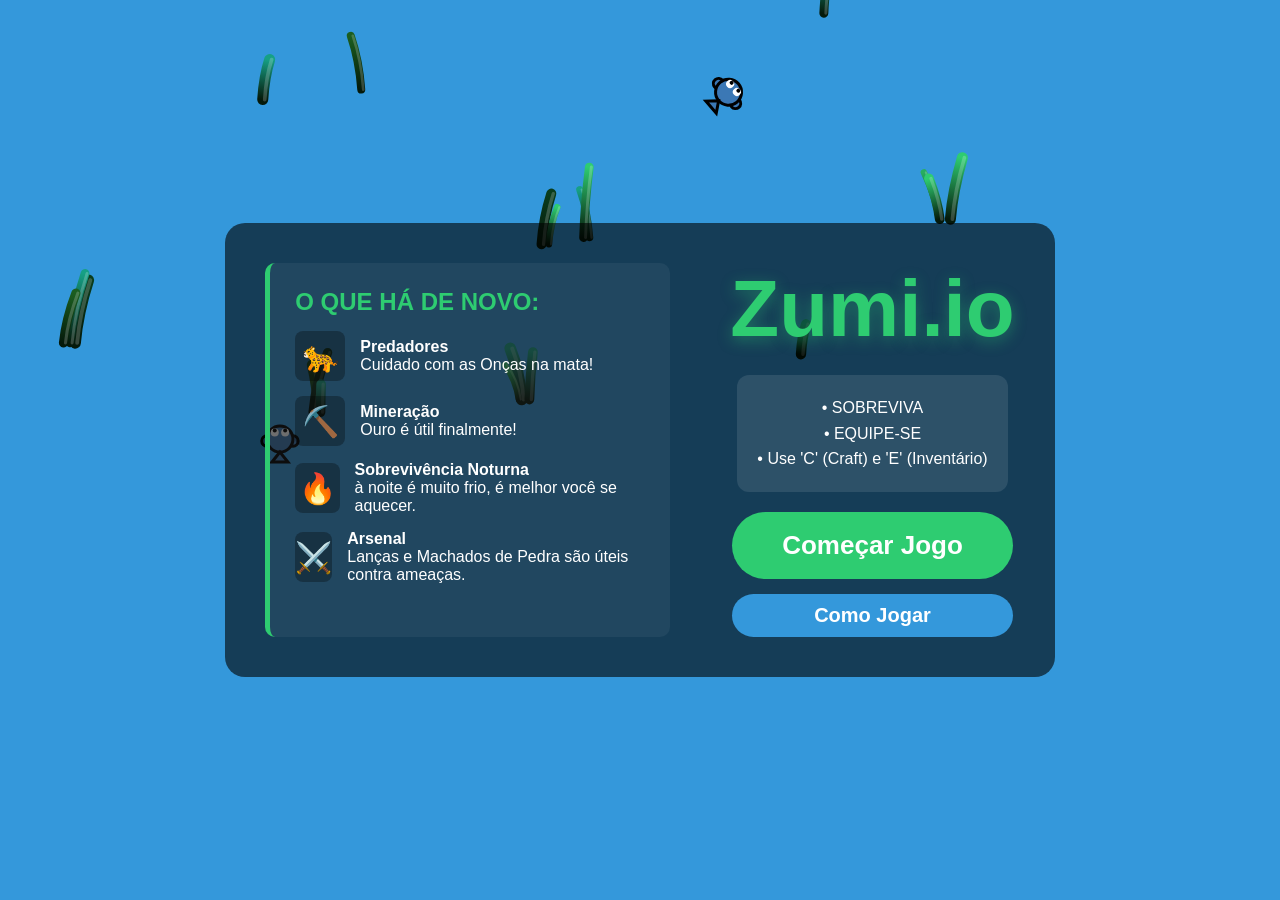
==== commit 66665cc0: "atualizão do OURO" ====
--- a/index.html
+++ b/index.html
@@ -105,7 +105,7 @@
 
       <div class="news-item">
         <div class="icon-box">⛏️</div>
-        <div><strong>Mineração</strong><br>Ouro não é útil ainda...</div>
+        <div><strong>Mineração</strong><br>Ouro é útil finalmente!</div>
       </div>
 
       <div class="news-item">
@@ -898,7 +898,7 @@
   stars.push({x: Math.random()*canvas.width, y: Math.random()*canvas.height, s: Math.random()*2, a: Math.random()*0.8});
 }
 const UI_CRAFT = {
-    cols: isMobile ? 2 : 3, // 2 colunas no celular, 3 no PC
+    cols: isMobile ? 2 : 4, // 2 colunas no celular, 3 no PC
     cardW: isMobile ? 180 : 220,
     cardH: isMobile ? 140 : 110,
     gap: 15,
@@ -907,6 +907,17 @@
     startX: 0, // Será calculado no draw
     startY: 120
 };
+function getDisplayRecipes() {
+    const allKeys = Object.keys(recipes);
+    if (isMobile) {
+        if (craftPage === 0) {
+            return allKeys.filter(key => key !== "fishing_rod" && key !== "arrow" && key !== "bow");
+        } else {
+            return allKeys.filter(key => key === "fishing_rod" || key === "arrow" || key === "bow");
+        }
+    }
+    return allKeys; // PC mostra todas de uma vez esticadas de lado
+}
 const LIMITES = {
   recursos: 50,    // Valor que você alterou
   ferramentas: 1,
@@ -944,16 +955,21 @@
   sticks: 0,
   dead: false,
   bowCharge: 0,
-  inventory: {
+inventory: {
     bow: 0,
     axe_wood: 0,
     pickaxe_wood: 0,
     axe_stone: 0,
     pickaxe_stone: 0,
+    axe_gold: 0,        // NOVO
+    pickaxe_gold: 0,    // NOVO
     campfire: 0,
-    spear: 0,
+    spear: 0,           // Lança de Madeira (antiga)
+    spear_stone: 0,     // NOVO
+    spear_gold: 0,      // NOVO
     torch: 0,
-    fishing_rod: 0
+    fishing_rod: 0,
+    knife_gold: 0       // NOVO
   }
 };
 let isRaining = false;
@@ -996,18 +1012,28 @@
   fishing_rod: { name: "Vara de Pesca", wood: 5, sticks: 1, weaponIndex: 7 }, // weaponIndex 7 (Vara) 
   wood_convert: { name: "Refinar Madeira", wood: 0, sticks: 2, yield: 1 },
   bow: { name: "Arco", wood: 5, sticks: 4, weaponIndex: 8 },
-  arrow: { name: "Flechas (x3)", sticks: 1, feather: 2, yield: 3, isAmmo: true }
+  arrow: { name: "Flechas (x3)", sticks: 1, feather: 2, yield: 3, isAmmo: true },
+  spear_stone: { name: "Lança de Pedra", wood: 4, stone: 3, sticks: 2, weaponIndex: 9 },
+  spear_gold: { name: "Lança de Ouro", wood: 4, gold: 4, sticks: 2, weaponIndex: 10 },
+  axe_gold: { name: "Machado de Ouro", wood: 3, gold: 3, sticks: 2, weaponIndex: 11 },
+  pickaxe_gold: { name: "Picareta de Ouro", wood: 3, gold: 4, sticks: 2, weaponIndex: 12 },
+  knife_gold: { name: "Faca de Ouro", wood: 2, gold: 3, sticks: 1, weaponIndex: 13 }
 };
 const weapons = [
   { name: "Mão", range: 30, damage: 3, speed: 12, style: "hand" },
-  { name: "Machado Madeira", range: 42, damage: 12.5, speed: 16, style: "axe" },
-  { name: "Picareta Madeira", range: 46, damage: 12.5, speed: 18, style: "pickaxe" },
-  { name: "Machado Pedra", range: 45, damage: 16.7, speed: 15, style: "axe" }, // Novo
-  { name: "Picareta Pedra", range: 50, damage: 16.7, speed: 17, style: "pickaxe" }, // Novo
-  { name: "Lança", range: 75, damage: 20, speed: 10, style: "spear" }, // Novo
-  { name: "Tocha", range: 40, damage: 5, speed: 14, style: "torch" },
+  { name: "Machado Madeira", range: 42, damage: 12.5, speed: 16.5, style: "axe" },
+  { name: "Picareta Madeira", range: 46, damage: 12.5, speed: 16.5, style: "pickaxe" },
+  { name: "Machado Pedra", range: 45, damage: 16.7, speed: 16, style: "axe" }, // Novo
+  { name: "Picareta Pedra", range: 50, damage: 16.7, speed: 16, style: "pickaxe" }, // Novo
+  { name: "Lança", range: 75, damage: 20, speed: 15.5, style: "spear" }, // Novo
+  { name: "Tocha", range: 40, damage: 5, speed: 13.5, style: "torch" },
   { name: "Vara de Pesca", range: 90, damage: 0, speed: 1000, style: "fishing_rod" },
-  { name: "Arco", range: 350, damage: 25, speed: 35, style: "bow" } // weaponIndex 8
+  { name: "Arco", range: 350, damage: 25, speed: 35, style: "bow" },
+  { name: "Lança Pedra", range: 78, damage: 26, speed: 15, style: "spear" },   // Índice 9
+  { name: "Lança Ouro", range: 82, damage: 36, speed: 14.5, style: "spear" },     // Índice 10
+  { name: "Machado Ouro", range: 45, damage: 24, speed: 15.5, style: "axe" },     // Índice 11
+  { name: "Picareta Ouro", range: 52, damage: 24, speed: 15.5, style: "pickaxe" }, // Índice 12
+  { name: "Faca Ouro", range: 35, damage: 15, speed: 13, style: "knife" }        // Índice 13 (Faca de Ouro)
 ];
 
 let bushes=[], rocks=[], particles=[], mountains=[], rivers=[], zombies=[], resources=[], animals=[], rabbitHoles=[], jaguars=[], birds = [], fishes = [], arrows = [];
@@ -1070,9 +1096,7 @@
         player.x = safeStart.x;
         player.y = safeStart.y;
     }
-
-    // O arroto rasgado!
-    tocarSom("SINTETIZADOR_ARROTO");
+    
 };
 function makeRock(x, y, radius, color, type="stone") {
   const points = [];
@@ -1193,8 +1217,8 @@
         active: true
     });
 }
-// Inicializa os 250
-for(let i=0; i<250; i++) spawnBird();
+// Inicializa os 200
+for(let i=0; i<200; i++) spawnBird();
 
 function spawnJaguar() {
     let x, y, dist;
@@ -1726,48 +1750,14 @@
             const y = startY + Math.floor(i / cols) * (slotSize + gap);
 
             if (mx >= x && mx <= x + slotSize && my >= y && my <= y + slotSize) {
-                e.stopPropagation(); // 🔥 NOVO: Impede que o clique suba para o evento global da window!
+                e.stopPropagation(); // Impede cliques fantasmas
                 console.log("Slot clicado:", i);
                 tocarSom(SONS.selecionar);
                 fecharAtaques();
                 
-                if (i === 6 && player.inventory.axe_wood > 0) player.weapon = 1;
-                else if (i === 7 && player.inventory.pickaxe_wood > 0) player.weapon = 2;
-                else if (i === 8 && player.inventory.axe_stone > 0) player.weapon = 3;
-                else if (i === 9 && player.inventory.pickaxe_stone > 0) player.weapon = 4;
-                else if (i === 5 && player.inventory.spear > 0) player.weapon = 5;
-                
-                else if (i === 11 && player.inventory.torch > 0) {
-                    if (player.weapon === 6) {
-                        player.weapon = 0;
-                        player.accessory = "torch";
-                    } else if (player.accessory === "torch") {
-                        player.accessory = null;
-                        player.weapon = 6;
-                    } else {
-                        player.weapon = 6;
-                        player.accessory = null;
-                    }
-                }
-                else if (i === 12 && player.inventory.fishing_rod > 0) {
-                    player.weapon = 7;
-                    inventoryOpen = false;
-                }
-                else if (i === 15 && player.inventory.bow > 0) {
-                    player.weapon = 8; 
-                    inventoryOpen = false;
-                }
-                else if (i === 4 && player.inventory.campfire > 0) {
-                     e.stopPropagation(); 
-                     e.preventDefault();  
-                     placingCampfire = true;
-                     inventoryOpen = false;
-                     mouse.down = false;  
-                }
-                else if (i <= 3 || i === 10 || i >= 13) {
-                    player.weapon = 0; 
-                }
-                return; 
+                // --- CHAMADA UNIFICADA (Funciona para todas as armas novas e antigas) ---
+                equiparItemPorIndice(i);
+                return;
             }
         }
 
@@ -1847,14 +1837,13 @@
   const startY = 150;
 
   // Itens originais + 7 slots vazios novos (Total 21)
-  const items = [
-
+const items = [
     { label: "MADEIRA", value: player.wood, color: "#8d6e63", detail: "#5d4037", max: LIMITES.recursos },
     { label: "PEDRA", value: player.stone, color: "#757575", detail: "#4a4a4a", max: LIMITES.recursos },
     { label: "OURO", value: player.gold, color: "#f1c40f", detail: "#d4ac0d", max: LIMITES.recursos },
     { label: "GRAVETO", value: player.sticks, max: LIMITES.recursos },
     { label: "FOGUEIRA", value: player.inventory.campfire, color: "#e67e22", detail: "#d35400", max: 5 },
-    { label: "LANÇA", value: player.inventory.spear, color: "#95a5a6", detail: "#7f8c8d", max: LIMITES.ferramentas },
+    { label: "LANÇA M.", value: player.inventory.spear, color: "#95a5a6", detail: "#7f8c8d", max: LIMITES.ferramentas },
     { label: "MACHADO M.", value: player.inventory.axe_wood, color: "#8d6e63", detail: "#fff", max: LIMITES.ferramentas },
     { label: "PICARETA M.", value: player.inventory.pickaxe_wood, color: "#8d6e63", detail: "#fff", max: LIMITES.ferramentas },
     { label: "MACHADO P.", value: player.inventory.axe_stone, color: "#757575", detail: "#fff", max: LIMITES.ferramentas },
@@ -1862,14 +1851,16 @@
     { label: "COMIDA", value: Math.floor(player.food), color: "#e74c3c", detail: "#c0392b", max: 100 },
     { label: "TOCHA", value: player.inventory.torch || 0, color: "#f39c12", detail: "#d35400", max: 1 },
     { label: "VARA PESCA", value: player.inventory.fishing_rod || 0, color: "#8b4513", detail: "#fff", max: 1 },
-    { label: "FLECHAS", value: player.arrows, color: "#34495e", detail: "#2c3e50", max: LIMITES.flechas }, // ADICIONADO
-    { label: "PENAS", value: player.feather, color: "#ecf0f1", detail: "#bdc3c7", max: LIMITES.penas }, // ADICIONADO
-    { label: "ARCO", value: player.inventory.bow || 0, color: "#8b4513", detail: "#f1c40f", max: 1 }, // ADICIONADO
-    { label: "SLOT VAZIO", value: 0, empty: true },
-    { label: "SLOT VAZIO", value: 0, empty: true },
-    { label: "SLOT VAZIO", value: 0, empty: true },
-    { label: "SLOT VAZIO", value: 0, empty: true },
-    { label: "SLOT VAZIO", value: 0, empty: true }
+    { label: "FLECHAS", value: player.arrows, color: "#34495e", detail: "#2c3e50", max: LIMITES.flechas }, 
+    { label: "PENAS", value: player.feather, color: "#ecf0f1", detail: "#bdc3c7", max: LIMITES.penas }, 
+    { label: "ARCO", value: player.inventory.bow || 0, color: "#8b4513", detail: "#f1c40f", max: 1 }, 
+    
+    // --- PREENCHIMENTO DOS SLOTS ANTIGAMENTE VAZIOS ---
+    { label: "LANÇA P.", value: player.inventory.spear_stone || 0, color: "#757575", detail: "#bdc3c7", max: LIMITES.ferramentas }, // Slot 16
+    { label: "MACHADO O.", value: player.inventory.axe_gold || 0, color: "#f1c40f", detail: "#fff", max: LIMITES.ferramentas },     // Slot 17
+    { label: "PICARETA O.", value: player.inventory.pickaxe_gold || 0, color: "#f1c40f", detail: "#fff", max: LIMITES.ferramentas }, // Slot 18
+    { label: "LANÇA O.", value: player.inventory.spear_gold || 0, color: "#f1c40f", detail: "#d4ac0d", max: LIMITES.ferramentas },   // Slot 19
+    { label: "FACA O.", value: player.inventory.knife_gold || 0, color: "#f1c40f", detail: "#fff", max: LIMITES.ferramentas }        // Slot 20
   ];
 
 
@@ -1902,24 +1893,26 @@
     else if (res.label === "FLECHAS") style = "arrow";    // <--- Novo
     else if (res.label === "PENAS") style = "feather";    // <--- Novo
     else if (res.label === "GRAVETO") style = "stick";    // <--- Novo
+    else if (res.label.includes("FACA")) style = "knife";
 
     if (style !== "") {
         ctx.save();
         ctx.translate(iconCenterX, iconCenterY);
         const offset = -15; 
-        const isStone = res.label.includes(" P."); 
-        const headColor = isStone ? "#7f8c8d" : "#a1887f";
+         const isStone = res.label.includes(" P."); 
+        const isGold = res.label.includes(" O."); 
+        const headColor = isGold ? "#f1c40f" : (isStone ? "#7f8c8d" : "#a1887f");
         const woodColor = "#5d4037";
 
         // DESENHOS EXISTENTES
         if (style === "spear") {
             ctx.fillStyle = woodColor;
             ctx.fillRect(offset, -2, 45, 4); 
-            ctx.fillStyle = "#3e2723"; 
+            ctx.fillStyle = headColor; // --- MUDADO DE "#3e2723" PARA "headColor" (Dinâmico) ---
             ctx.beginPath();
             ctx.moveTo(offset + 45, -6); ctx.lineTo(offset + 60, 0); ctx.lineTo(offset + 45, 6);
             ctx.fill();
-        } 
+        }
         else if (style === "torch") {
             ctx.fillStyle = woodColor;
             ctx.fillRect(offset, -3, 25, 6);
@@ -1954,6 +1947,25 @@
             ctx.fillStyle = woodColor; ctx.fillRect(offset + 40, -1, 10, 2);
             ctx.strokeStyle = "rgba(255,255,255,0.5)"; ctx.beginPath();
             ctx.moveTo(offset + 50, 0); ctx.lineTo(offset + 55, 15); ctx.stroke();
+        }
+         else if (style === "knife") {
+            // Cabo de madeira
+            ctx.fillStyle = woodColor;
+            ctx.fillRect(offset, -1.5, 15, 3); 
+            
+            // Guarda de mão escura
+            ctx.fillStyle = "#2d2d2d";
+            ctx.fillRect(offset + 14, -5, 2.5, 10); 
+            
+            // Lâmina curva simétrica de ouro brilhante
+            ctx.fillStyle = headColor;
+            ctx.beginPath();
+            ctx.moveTo(offset + 16, -2);
+            ctx.lineTo(offset + 31, -2);
+            ctx.quadraticCurveTo(offset + 37, 0, offset + 31, 2); // Ponta centralizada
+            ctx.lineTo(offset + 16, 2);
+            ctx.closePath();
+            ctx.fill();
         }
 
         // --- NOVOS DESENHOS BASEADOS NO QUE VOCÊ PASSOU ---
@@ -2098,22 +2110,20 @@
 function checkCraftClick(mx, my) {
     if (!craftingOpen) return;
 
-    // 🔥 ADICIONE ESTA LINHA AQUI: Acorda o áudio no instante exato do clique físico
+
     if (ctxAudio && ctxAudio.state === 'suspended') {
         ctxAudio.resume();
     }
-    const items = Object.keys(recipes);
-    console.log("--- TESTE DE CLIQUE ---");
-    console.log("Mouse em:", Math.round(mx), Math.round(my));
-
-    for (let i = 0; i < items.length; i++) {
+    
+    // Agora o clique usa EXATAMENTE as mesmas receitas do desenho
+    const displayKeys = getDisplayRecipes();
+
+    for (let i = 0; i < displayKeys.length; i++) {
+
         const pos = getCraftItemPos(i);
-        
-        // Isso vai imprimir no console a área de cada botão
-        console.log(`Item ${i} (${items[i]}): X(${Math.round(pos.x)}-${Math.round(pos.x+pos.w)}) Y(${Math.round(pos.y)}-${Math.round(pos.y+pos.h)})`);
 
         if (mx >= pos.x && mx <= pos.x + pos.w && my >= pos.y && my <= pos.y + pos.h) {
-            tryCraft(items[i]);
+            tryCraft(displayKeys[i]);
             return;
         }
     }
@@ -2124,7 +2134,8 @@
     if ((r.wood || 0) > player.wood) return false;
     if ((r.stone || 0) > player.stone) return false;
     if ((r.sticks || 0) > player.sticks) return false;
-    if ((r.feather || 0) > player.feather) return false; // ADICIONADO
+    if ((r.feather || 0) > player.feather) return false;
+    if ((r.gold || 0) > player.gold) return false; // --- ADICIONADO VERIFICAÇÃO DE OURO ---
     return true;
 }
 function tryCraft(id) {
@@ -2132,7 +2143,10 @@
   if (!r) return;
 
   // 1. Verificação de Limites para Ferramentas/Arco
-  const ferramentas = ["axe_wood", "pickaxe_wood", "axe_stone", "pickaxe_stone", "spear", "fishing_rod", "bow"];
+ const ferramentas = [
+      "axe_wood", "pickaxe_wood", "axe_stone", "pickaxe_stone", "spear", "fishing_rod", "bow",
+      "spear_stone", "spear_gold", "axe_gold", "pickaxe_gold", "knife_gold", "torch"
+  ];
   if (ferramentas.includes(id) && player.inventory[id] >= 1) {
     console.log("Aviso: VOCÊ JÁ TEM ESTE ITEM!");
     tocarSom(SONS.erro);
@@ -2156,20 +2170,22 @@
     return;
   }
 
-  // 3. Verificação de Recursos (Dinâmica)
+// 3. Verificação de Recursos (Dinâmica com Ouro)
   const canCraft = (player.wood >= (r.wood || 0)) &&
                    (player.stone >= (r.stone || 0)) &&
                    (player.sticks >= (r.sticks || 0)) &&
-                   (player.feather >= (r.feather || 0));
+                   (player.feather >= (r.feather || 0)) &&
+                   (player.gold >= (r.gold || 0)); // --- ADICIONADO OURO ---
 
   if (canCraft) {
-    tocarSom(SONS.compra); // 🔊 SOM DE COMPRA / CRAFT CONCLUÍDO COM SUCESSO!
-    
-    // 4. Subtrai os recursos APENAS se passou em todos os testes acima
+    tocarSom(SONS.compra); 
+    
+    // Subtrai os recursos
     player.wood -= (r.wood || 0);
     player.stone -= (r.stone || 0);
     player.sticks -= (r.sticks || 0);
     player.feather -= (r.feather || 0);
+    player.gold -= (r.gold || 0); // --- ADICIONADO SUBTRAÇÃO DE OURO ---
     
     // 5. Entrega do Item
     if (id === "wood_convert") {
@@ -2225,15 +2241,14 @@
 
 function equiparItemPorIndice(index) {
     fecharAtaques();
-    // Mapeamos os índices conforme a ordem que você desenhou no drawFullscreenInventory
     switch(index) {
         case 4: // FOGUEIRA
             if (player.inventory.campfire > 0) {
-                placingCampfire = true; // Ativa o modo de colocar fogueira
-                inventoryOpen = false;  // Fecha o inventário para posicionar
+                placingCampfire = true;
+                inventoryOpen = false;
             }
             break;
-        case 5: // LANÇA
+        case 5: // LANÇA DE MADEIRA
             if (player.inventory.spear > 0) player.weapon = 5;
             break;
         case 6: // MACHADO MADEIRA
@@ -2248,37 +2263,47 @@
         case 9: // PICARETA PEDRA
             if (player.inventory.pickaxe_stone > 0) player.weapon = 4;
             break;
-            
         case 11: // TOCHA
-    if (player.inventory.torch > 0) {
-        if (player.weapon === 6) {
-            // Já está na mão? Vai pro acessório
-            player.accessory = "torch";
-            player.weapon = 0; 
-        } else {
-            // Estava guardada ou no acessório? Vem pra mão
-            player.weapon = 6;
-            player.accessory = null;
-        }
-    }
-    break;
-            
-            case 12: // VARA DE PESCA (Novo!)
+            if (player.inventory.torch > 0) {
+                if (player.weapon === 6) {
+                    player.accessory = "torch";
+                    player.weapon = 0; 
+                } else {
+                    player.weapon = 6;
+                    player.accessory = null;
+                }
+            }
+            break;
+        case 12: // VARA DE PESCA
             if (player.inventory.fishing_rod > 0) {
-                player.weapon = 7; // Índice 7 na lista 'weapons'
+                player.weapon = 7;
                 console.log("Vara equipada!");
             }
             break;
-//16-1=15 por algum motivo esse calculo da certo 
-            case 15: // Slot do Arco
-    if (player.inventory.bow > 0) {
-        player.weapon = 8; // ID 8 na lista 'weapons' é o Arco
-        console.log("Arco equipado!");
-    }
-    break;
-
-    }
-    
+        case 15: // ARCO
+            if (player.inventory.bow > 0) {
+                player.weapon = 8;
+                console.log("Arco equipado!");
+            }
+            break;
+            
+        // --- NOVAS ARMAS DE PEDRA E OURO ---
+        case 16: // LANÇA DE PEDRA
+            if (player.inventory.spear_stone > 0) player.weapon = 9;
+            break;
+        case 17: // MACHADO DE OURO
+            if (player.inventory.axe_gold > 0) player.weapon = 11;
+            break;
+        case 18: // PICARETA DE OURO
+            if (player.inventory.pickaxe_gold > 0) player.weapon = 12;
+            break;
+        case 19: // LANÇA DE OURO
+            if (player.inventory.spear_gold > 0) player.weapon = 10;
+            break;
+        case 20: // FACA DE OURO (Garante o dobro de carne!)
+            if (player.inventory.knife_gold > 0) player.weapon = 13;
+            break;
+    }
 }
 // Localize onde você definiu o hintSystem e adicione/atualize estes pontos:
 const hintSystem = {
@@ -2630,9 +2655,9 @@
     }
   }
 
-  // Regeneração se estiver bem alimentado
+// Regeneração se estiver bem alimentado (travada no limite máximo)
   if(player.food > player.maxFood * 0.75 && player.hp < player.maxHp){
-    player.hp += 0.04 * dt;
+    player.hp = Math.min(player.maxHp, player.hp + 0.04 * dt);
   }
 
   // 2. Alerta de Fome
@@ -3060,8 +3085,18 @@
     }
 
     // --- LIMITES DO MAPA (Mantido fora do IF) ---
-    j.x = Math.max(j.r, Math.min(MAP - j.r, j.x));
-    j.y = Math.max(j.r, Math.min(MAP - j.r, j.y));
+// Impede que a onça fique travada na borda do mapa
+    let batendoNaBordaJ = false;
+    if (j.x <= j.r) { j.x = j.r; batendoNaBordaJ = true; }
+    if (j.x >= MAP - j.r) { j.x = MAP - j.r; batendoNaBordaJ = true; }
+    if (j.y <= j.r) { j.y = j.r; batendoNaBordaJ = true; }
+    if (j.y >= MAP - j.r) { j.y = MAP - j.r; batendoNaBordaJ = true; }
+
+    if (batendoNaBordaJ) {
+        // Redireciona o ângulo de volta para o centro do mapa
+        j.angle = Math.atan2(MAP/2 - j.y, MAP/2 - j.x) + (Math.random() - 0.5) * 0.5;
+        j.timer = 3 + Math.random() * 5; // Reinicia o timer de passeio
+    }
 });
 
 // --- CONTROLE DE POPULAÇÃO E RESPAWN ---
@@ -3156,33 +3191,33 @@
             if (Math.hypot(hx - res.x, hy - res.y) > res.r + 15) return;
 
             // Madeira / Coqueiro
-            if (res.type === "tree" || res.type === "palm") {
-                if (w.style !== "axe") return;
+             if (res.type === "tree" || res.type === "palm") {
+            if (w.style !== "axe") return; // Apenas machado corta árvores!
+            
+            if (player.weapon === 1 && res.hp >= 300) {
+                console.log("Este machado é muito fraco para esta árvore!");
+                return; 
+            }
+
+            res.hp -= w.damage;
+            createParticles(hx, hy, res.type === "tree" ? "#6d4c41" : "#27ae60", 6);
+
+            if (res.hp <= 0) {
+                res.alive = false;
+                res.respawnTimer = 0;
                 
-                // Bloqueio de machado fraco
-                if (player.weapon === 1 && res.hp >= 300) {
-                    console.log("Este machado é muito fraco para esta árvore!");
-                    return; 
-                }
-
-                res.hp -= w.damage;
-                createParticles(hx, hy, res.type === "tree" ? "#6d4c41" : "#27ae60", 6);
-
-                if (res.hp <= 0) {
-                    res.alive = false;
-                    res.respawnTimer = 0;
-                    if (res.type === "tree") {
-                        player.wood = Math.min(LIMITES.recursos, player.wood + (res.yield || 1));
-                        player.sticks = Math.min(LIMITES.recursos, player.sticks + 2);
-                    } else { 
-                        player.wood = Math.min(LIMITES.recursos, player.wood + 2);
-                        player.sticks = Math.min(LIMITES.recursos, player.sticks + 1);
-                        player.food = Math.min(player.maxFood, player.food + 20);
-                        player.foodCooldown = 120;
-                        createParticles(res.x, res.y, "#ffffff", 12, 1.5);
-                    }
+                if (res.type === "tree") {
+                    player.wood = Math.min(LIMITES.recursos, player.wood + (res.yield || 1));
+                    player.sticks = Math.min(LIMITES.recursos, player.sticks + 2);
+                } else { 
+                    player.wood = Math.min(LIMITES.recursos, player.wood + 2);
+                    player.sticks = Math.min(LIMITES.recursos, player.sticks + 1);
+                    player.food = Math.min(player.maxFood, player.food + 20);
+                    player.foodCooldown = 120;
+                    createParticles(res.x, res.y, "#ffffff", 12, 1.5);
                 }
             }
+        }
 
             // Pedra / Ouro
             if (res.type === "stone" || res.type === "gold") {
@@ -3231,16 +3266,22 @@
             }
         });
 
-        birds.forEach(b => {
-            if (!b.active || !b.resting) return; // Só bate se estiver no chão
+// Abate de Pássaros com Faca de Ouro
+         birds.forEach(b => {
+            if (!b.active || !b.resting) return;
             if (Math.hypot(hx - b.x, hy - b.y) < b.r + 15) { 
                 b.hp -= w.damage; 
                 createParticles(b.x, b.y, "#ff0000", 8);
                 if (b.hp <= 0) {
                     b.active = false;
-                    player.food = Math.min(player.maxFood, player.food + (b.foodValue || 12));
+                    
+                    // Comida padrão (normal)
+                    player.food = Math.min(player.maxFood, player.food + 35);
                     player.foodCooldown = 180;
-                    let qtdPenas = Math.random() < 0.5 ? 8 : 10;
+                    
+                    // +50% de penas ganhas com a faca (multiplicador 1.5x)
+                    let multiplicador = (player.weapon === 13) ? 1.5 : 1.0;
+                    let qtdPenas = Math.round((Math.random() < 0.5 ? 8 : 10) * multiplicador);
                     player.feather = Math.min(LIMITES.penas, player.feather + qtdPenas);
                     console.log(`Pássaro abatido! Penas +${qtdPenas}`);
                 } else {
@@ -3251,8 +3292,10 @@
             }
         });
 
+        // Abate de Coelhos (Danos normais, sem bônus de comida da faca)
         animals.forEach(ani => {
             if (!ani.alive) return;
+            if (ani.isInHole) return;
             if (Math.hypot(hx - ani.x, hy - ani.y) < ani.r + 15) {
                 ani.hp -= w.damage; 
                 createParticles(hx, hy, "#fce4ec", 6); 
@@ -3304,7 +3347,7 @@
         if (!a.active) return;
         const estaAtivo = ehBichoVivo ? obj.alive : obj.active;
         if (!estaAtivo) return;
-
+        if (tipo === "animal" && obj.isInHole) return;
         const d = Math.hypot(a.x - obj.x, a.y - obj.y);
         const raioAcerto = (obj.r || 20) + 10;
 
@@ -3365,34 +3408,48 @@
     if (dist < 300) {
       if (a.stamina < 100) a.stamina += 0.3;
       if (a.stamina >= 50) a.isExhausted = false;
-        // --- NOVO: TENTA ACHAR A TOCA MAIS PRÓXIMA ---
-        let minhaToca = rabbitHoles.find(h => Math.hypot(a.x - h.x, a.y - h.y) < 400);
-
-        if (minhaToca) {
-            // Se tem toca perto, o ângulo aponta para ela
-            a.angle = Math.atan2(minhaToca.y - a.y, minhaToca.x - a.x);
+
+        // --- APENAS O COELHO DONO SABE O CAMINHO PARA CORRER DIRETO PARA SUA TOCA ---
+        let foiParaToca = false;
+        if (a.myHole && rabbitHoles.includes(a.myHole)) {
+            let dH = Math.hypot(a.x - a.myHole.x, a.y - a.myHole.y);
+            if (dH < 400) { // Se a toca dele estiver no campo de visão (400px)
+                a.angle = Math.atan2(a.myHole.y - a.y, a.myHole.x - a.x);
+                foiParaToca = true;
+            }
+        }
+
+        if (!foiParaToca) {
+            // Se não for dono ou a toca dele estiver muito longe, foge correndo de costas para o jogador
+            a.angle = Math.atan2(-dy, -dx); 
+        }
+
+        // --- ENTRADA ACIDENTAL (Qualquer coelho que relar em uma toca de perto pode entrar - limite de 2) ---
+        let tocaPerto = rabbitHoles.find(h => Math.hypot(a.x - h.x, a.y - h.y) < 12);
+        if (tocaPerto) {
+            // Conta quantos coelhos já estão escondidos dentro desta toca específica
+            let coelhosDentro = animals.filter(ani => ani.alive && ani.isInHole && Math.hypot(ani.x - tocaPerto.x, ani.y - tocaPerto.y) < 15).length;
             
-            // Se ele encostar na toca (distância < 10), ele entra
-            if (Math.hypot(a.x - minhaToca.x, a.y - minhaToca.y) < 10) {
+            if (coelhosDentro < 2) {
+                a.x = tocaPerto.x; // Teleporta o coelho exatamente para o centro da toca
+                a.y = tocaPerto.y;
                 a.isInHole = true; 
             }
-        } else {
-            // Se não tem toca, foge do player como antes
-            a.angle = Math.atan2(-dy, -dx); 
-        }
-
-        // Só corre se tiver stamina e não estiver exausto
+
+        }
+
+        // Sistema original de stamina e corrida do coelho
         if (a.stamina > 0 && !a.isExhausted) {
-            currentSpeed = player.speed * 1.5; // Corre 1.5x mais rápido
-            a.stamina -= 1.35; // Cansa rápido (o dobro do player)
+            currentSpeed = player.speed * 1.5; 
+            a.stamina -= 1.35; 
             if (a.stamina <= 0) a.isExhausted = true;
 
-            // Partículas de poeira/água ao correr
+
             if (Math.random() < 0.15) {
                 createParticles(a.x, a.y, inWaterAnimal ? "#a0d8ef" : "#d2b48c", 1, 0.3);
             }
         } else {
-            // FICOU CANSADO: Velocidade cai pela metade do andar normal
+
             currentSpeed = (player.speed * 0.90) * 0.5;
         }
     } else {
@@ -3474,35 +3531,65 @@
     }
 
     // Limites de mapa
-    a.x = Math.max(a.r, Math.min(MAP - a.r, a.x));
-    a.y = Math.max(a.r, Math.min(MAP - a.r, a.y));
+ // Impede que o coelho fique preso na borda do mapa
+    let batendoNaBordaA = false;
+    if (a.x <= a.r) { a.x = a.r; batendoNaBordaA = true; }
+    if (a.x >= MAP - a.r) { a.x = MAP - a.r; batendoNaBordaA = true; }
+    if (a.y <= a.r) { a.y = a.r; batendoNaBordaA = true; }
+    if (a.y >= MAP - a.r) { a.y = MAP - a.r; batendoNaBordaA = true; }
+
+    if (batendoNaBordaA) {
+        // Aponta o ângulo de volta para o centro do mapa
+        a.angle = Math.atan2(MAP/2 - a.y, MAP/2 - a.x) + (Math.random() - 0.5) * 0.5;
+        a.timer = 3 + Math.random() * 4; // Reinicia o timer de rota de passeio
+    }
 });
 
 // --- 4. GERENCIAR TOCAS, RESPAWN E PROTEÇÃO ---
-  if (passouUmSegundo) {
+if (passouUmSegundo) {
       // Avança o tempo global do jogo
       if (typeof worldTime !== 'undefined') worldTime++;
-
+      // 1. Limpeza de Tocas de Coelhos (Sem o respawn antigo aninhado aqui dentro)
       rabbitHoles.forEach((h, i) => {
-          // Se o dono da toca estiver escondido nela, ela não some
+
           if (h.owner && h.owner.isInHole) return;
 
           h.life--;
-          
-          // Se a toca acabar, o coelho perde a referência dela
+
           if (h.life <= 0) {
               if (h.owner) h.owner.myHole = null;
               rabbitHoles.splice(i, 1);
           }
-
-          // RESPAWN: Se tiver menos de 20 vivos, chance de nascer um novo
-          let vivos = animals.filter(ani => ani.alive).length;
-          if (vivos < 20) {
-              if (Math.random() < 0.05) { 
-                  spawnAnimal(); 
-              }
+      });
+
+// --- SISTEMA GLOBAL DE RESPAWNS (PROPORCIONAL E INTELIGENTE) ---
+      
+      // A) COELHOS (População inicial: 30. Ativa abaixo de 15 [50%])
+      let coelhosVivos = animals.filter(ani => ani.alive).length;
+      if (coelhosVivos < 15) { 
+          // Nasce 1 coelho por segundo para repovoar rapidamente
+          spawnAnimal(); 
+      }
+
+      // B) PÁSSAROS (População inicial: 200. Ativa abaixo de 100 [50%])
+      let passarosAtivos = birds.filter(b => b.active).length;
+      if (passarosAtivos < 100) {
+          // Pássaros andam em bando! Nascem 5 pássaros de uma vez só
+          for (let i = 0; i < 5; i++) {
+              spawnBird();
           }
-      });
+      }
+
+      // C) ONÇAS (População inicial: 10. Ativa abaixo de 5 [50%])
+      let oncasVivas = jaguars.filter(j => j.alive).length;
+      if (oncasVivas < 5) {
+          // Onças são predadores letais e solitários. 
+          // Nasce apenas 1 por vez de forma lenta (15% de chance por segundo) para não sufocar o jogador
+          if (Math.random() < 0.15) {
+              spawnJaguar();
+              console.log("Uma nova onça solitária adentrou a mata...");
+          }
+      }
   }
 // --- LÓGICA DOS PASSARINHOS ---
 for (let i = 0; i < birds.length; i++) {
@@ -3553,8 +3640,18 @@
     }
 
     // Barreira do Mundo (Fora do if para garantir que nunca saia)
-    if (b.x < 50) b.x = 50; if (b.x > MAP - 50) b.x = MAP - 50;
-    if (b.y < 50) b.y = 50; if (b.y > MAP - 50) b.y = MAP - 50;
+// Impede que o pássaro fique preso flutuando na borda do mundo
+    let batendoNaBordaB = false;
+    if (b.x <= 50) { b.x = 50; batendoNaBordaB = true; }
+    if (b.x >= MAP - 50) { b.x = MAP - 50; batendoNaBordaB = true; }
+    if (b.y <= 50) { b.y = 50; batendoNaBordaB = true; }
+    if (b.y >= MAP - 50) { b.y = MAP - 50; batendoNaBordaB = true; }
+
+    if (batendoNaBordaB) {
+        // Altera a direção do voo apontando para o centro do mapa
+        b.angle = Math.atan2(MAP/2 - b.y, MAP/2 - b.x) + (Math.random() - 0.5) * 0.5;
+        b.timer = 3 + Math.random() * 5; 
+    }
 
     // Lógica de Morte
    if (b.hp <= 0 && b.active) {
@@ -3758,21 +3855,44 @@
   }
   if(w.style !== "hand") {
     // Definir cores: 3, 4 e 5 são de Pedra/Metal (Cinza)
-    const isStone = (player.weapon >= 3);
-    const headColor = isStone ? "#7f8c8d" : "#a1887f"; 
+// Define se a arma atual é de Pedra ou Ouro
+    const isStone = (player.weapon === 3 || player.weapon === 4 || player.weapon === 9);
+    const isGold = (player.weapon === 10 || player.weapon === 11 || player.weapon === 12 || player.weapon === 13);
+    
+    const headColor = isGold ? "#f1c40f" : (isStone ? "#7f8c8d" : "#a1887f"); 
     const woodColor = "#5d4037";
 
-    
+    // --- DESIGN DA FACA DE OURO CENTRALIZADO E MAIOR ---
+    if(w.style === "knife") {
+        // Cabo de madeira aumentado e perfeitamente centralizado em Y
+        ctxRef.fillStyle = woodColor;
+        ctxRef.fillRect(player.r + off, -1.5, 15, 3); 
+        
+        // Guarda de mão escura protetora em 3D centralizada
+        ctxRef.fillStyle = "#2d2d2d";
+        ctxRef.fillRect(player.r + off + 14, -5, 2.5, 10); 
+        
+        // Lâmina curva dourada robusta, simétrica e centralizada
+        ctxRef.fillStyle = headColor;
+        ctxRef.beginPath();
+        ctxRef.moveTo(player.r + off + 16, -2); // Linha superior
+        ctxRef.lineTo(player.r + off + 31, -2); 
+        ctxRef.quadraticCurveTo(player.r + off + 37, 0, player.r + off + 31, 2); // Ponta da faca centralizada em 0
+        ctxRef.lineTo(player.r + off + 16, 2); // Linha inferior
+        ctxRef.closePath();
+        ctxRef.fill();
+    }
+ // --- CORREÇÃO DA PONTA DA LANÇA EM JOGO (Dourada ou Pedra dependendo do tier) ---
     if(w.style === "spear") {
       ctxRef.fillStyle = woodColor;
       ctxRef.fillRect(player.r + off, -2, 60, 4); 
-      ctxRef.fillStyle = "#3e2723"; 
+      ctxRef.fillStyle = headColor; // --- MUDADO DE "#3e2723" PARA headColor (Conserta o bug!) ---
       ctxRef.beginPath();
       ctxRef.moveTo(player.r + 60 + off, -6);
       ctxRef.lineTo(player.r + 75 + off, 0);
       ctxRef.lineTo(player.r + 60 + off, 6);
       ctxRef.fill();
-    } 
+    }
        else if(w.style === "torch") {
     const off = player.attackProgress * 15;
     // Cabo
@@ -3967,22 +4087,11 @@
     ctx.font = "bold 16px Arial";
     ctx.fillStyle = "rgba(255, 255, 255, 0.5)";
     ctx.fillText("APERTE (C) PARA FECHAR", canvas.width / 2, 90);
-// 3. LÓGICA DE FILTRAGEM (Celular separa, PC mostra tudo)
-const allKeys = Object.keys(recipes);
-let displayKeys;
-
-if (isMobile) {
-    if (craftPage === 0) {
-        // PÁGINA 1: Ferramentas e básicos (ESCONDE vara, flecha e arco)
-        displayKeys = allKeys.filter(key => key !== "fishing_rod" && key !== "arrow" && key !== "bow");
-    } else {
-        // PÁGINA 2: Caça e Pesca (MOSTRA apenas vara, flecha e arco)
-        displayKeys = allKeys.filter(key => key === "fishing_rod" || key === "arrow" || key === "bow");
-    }
-} else {
-    displayKeys = allKeys; // PC mostra tudo
-}
-    // 4. CÁLCULO DA GRADE E DESENHO (Usando displayKeys!)
+
+    // 3. LÓGICA DE FILTRAGEM ALINHADA
+    const displayKeys = getDisplayRecipes();
+
+    // 4. CÁLCULO DA GRADE E DESENHO
     const totalW = (UI_CRAFT.cols * UI_CRAFT.cardW) + ((UI_CRAFT.cols - 1) * UI_CRAFT.gap);
     UI_CRAFT.startX = (canvas.width - totalW) / 2;
 
@@ -4010,22 +4119,23 @@
         ctx.textAlign = "center";
         ctx.fillText(item.name.toUpperCase(), x + UI_CRAFT.cardW/2, y + 35);
 
-        // Custo (Abaixo da linha)
+        // Custo
         ctx.fillStyle = canAfford ? "#2ecc71" : "#e74c3c";
         ctx.font = "11px Arial";
         let custos = [];
 
-if (item.wood) custos.push(`W:${item.wood}`);
-if (item.stone) custos.push(`S:${item.stone}`);
-if (item.sticks) custos.push(`G:${item.sticks}`);
-if (item.feather) custos.push(`P:${item.feather}`); // Adiciona pena ao texto se houver custo
-
-let custoText = custos.join(" | "); 
-ctx.fillText(custoText, x + UI_CRAFT.cardW/2, y + 75);
+        if (item.wood) custos.push(`W:${item.wood}`);
+        if (item.stone) custos.push(`S:${item.stone}`);
+        if (item.sticks) custos.push(`G:${item.sticks}`);
+        if (item.feather) custos.push(`P:${item.feather}`);
+        if (item.gold) custos.push(`O:${item.gold}`);
+        let custoText = custos.join(" | "); 
+        ctx.fillText(custoText, x + UI_CRAFT.cardW/2, y + 75);
     });
-// 5. SETA DE NAVEGAÇÃO E BOTÃO SAIR (EXCLUSIVO MOBILE)
+
+    // 5. NAVEGAÇÃO MOBILE
     if (isMobile) {
-        // SETA DIREITA
+
         const arrowX = canvas.width - 80, arrowY = canvas.height / 2;
         ctx.fillStyle = "#3498db";
         ctx.beginPath();
@@ -4036,7 +4146,7 @@
         }
         ctx.fill();
 
-        // BOTÃO FECHAR (Estilo Inventário: Meio Esquerda)
+
         const sw_close = 140, sh_close = 80, sx_close = 20, sy_close = canvas.height / 2 - 40;
         ctx.fillStyle = "#e74c3c";
         ctx.fillRect(sx_close, sy_close, sw_close, sh_close);
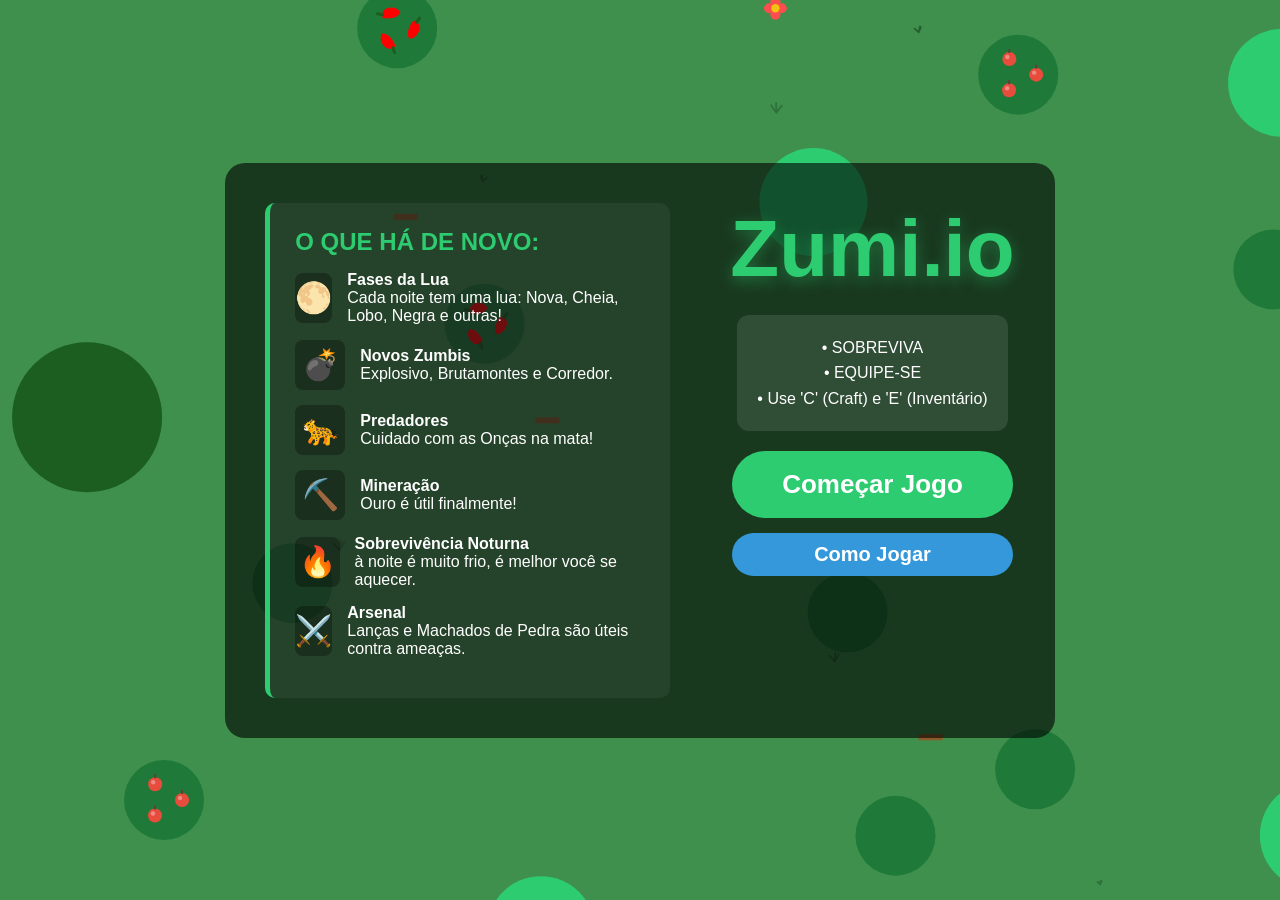
==== commit 970d1d06: "Add files via upload codigo com quase 9000 mil linhas" ====
--- a/index.html
+++ b/index.html
@@ -1,5547 +1,8945 @@
-<!DOCTYPE html>
-<html lang="pt-BR">
-<head>
-<meta charset="UTF-8">
-<title>Zumi.io - Evolução</title>
-<style>
-
-html,body{
-  margin:0; width:100%; height:100%;
-  overflow:hidden; background:#0b1220;
-  font-family:'Segoe UI', Arial, sans-serif;
-  touch-action: none;
-}
-
-canvas{display:block;}
-
-/* AJUSTE DO OVERLAY PARA FICAR LADO A LADO */
-#overlay, #gameOver {
- position:fixed; inset:0; background:rgba(0,0,0,0);
-  color:white; display:flex; 
-  justify-content:center; align-items:center; 
-  flex-direction:row; /* Mudamos para linha para ter a esquerda e direita */
-  gap: 60px; /* Espaço entre as novidades e o título */
-  z-index:10; text-align:center; padding: 20px;
-}
-
-
-#gameOver { 
-  display: none; 
-  position: fixed; 
-  inset: 0; 
-  background: rgba(139, 0, 0, 0.95); 
-  color: white;
-  flex-direction: column; 
-  justify-content: center; 
-  align-items: center;
-  z-index: 999; /* Valor bem alto para ficar na frente do menu inicial */
-  text-align: center;
-}
-
-#container-central {
-  display: flex;
-  flex-direction: row; /* Mantém os painéis lado a lado */
-  gap: 60px;
-  /* O "escurinho" transparente: */
-  background: rgba(0, 0, 0, 0.6); 
-  padding: 40px;
-  border-radius: 20px;
-  /* Isso garante que ele não tente ocupar a tela toda */
-  max-width: 90vw; 
-}
-/* PAINEL DE NOVIDADES (ESQUERDA) */
-#news-panel {
-  text-align: left;
-  background: rgba(255,255,255,0.05);
-  padding: 25px;
-  border-left: 5px solid #2ecc71;
-  border-radius: 10px;
-  max-width: 350px;
-}
-.news-title { color: #2ecc71; font-size: 24px; margin-bottom: 15px; font-weight: bold; }
-.news-item { display: flex; align-items: center; gap: 15px; margin-bottom: 15px; font-size: 16px; }
-.icon-box { 
-  font-size: 30px; background: rgba(0,0,0,0.3); 
-  width: 50px; height: 50px; display: flex; 
-  justify-content: center; align-items: center; border-radius: 8px;
-}
-
-/* PAINEL PRINCIPAL (DIREITA) */
-#main-panel { display: flex; flex-direction: column; align-items: center; }
-
-#instructions{
-  background: rgba(255,255,255,0.1);
-  padding: 20px; border-radius: 12px;
-  margin: 20px 0; font-size: 16px;
-  line-height: 1.6; max-width: 400px;
-}
-
-h1{ font-size: 80px; margin: 0; color: #2ecc71; text-shadow: 0 4px 15px rgba(46,204,113,0.4); }
-
-button{
-  padding: 18px 50px; font-size: 26px; cursor: pointer;
-  border: none; border-radius: 50px;
-  background: #2ecc71; color: white;
-  transition: 0.2s; font-weight: bold;
-}
-button:hover{ transform: scale(1.1); background: #27ae60; box-shadow: 0 0 20px #2ecc71; }
-</style>
-</head>
-<body>
-
-<canvas id="game"></canvas>
-
-<!-- MENU INICIAL -->
-<div id="overlay">
-  <div id="container-central">
-    
-    <div id="news-panel">
-      <div class="news-title">O QUE HÁ DE NOVO:</div>
-      
-      <div class="news-item">
-        <div class="icon-box">🐆</div>
-        <div><strong>Predadores</strong><br>Cuidado com as Onças na mata!</div>
-      </div>
-
-      <div class="news-item">
-        <div class="icon-box">⛏️</div>
-        <div><strong>Mineração</strong><br>Ouro é útil finalmente!</div>
-      </div>
-
-      <div class="news-item">
-        <div class="icon-box">🔥</div>
-        <div><strong>Sobrevivência Noturna</strong><br>à noite é muito frio, é melhor você se aquecer.</div>
-      </div>
-
-      <div class="news-item">
-        <div class="icon-box">⚔️</div>
-        <div><strong>Arsenal</strong><br>Lanças e Machados de Pedra são úteis contra ameaças.</div>
-      </div>
-    </div>
-
-    <div id="main-panel">
-      <h1>Zumi.io</h1>
-      <div id="instructions">
-        • SOBREVIVA<br>
-        • EQUIPE-SE<br>
-        • Use 'C' (Craft) e 'E' (Inventário)
-      </div>
-      
-      <div style="display: flex; flex-direction: column; gap: 15px;">
-        <button id="startBtn">Começar Jogo</button>
-        <button id="manualBtn" style="background: #3498db; font-size: 20px; padding: 10px 30px;">Como Jogar</button>
-      </div>
-    </div>
-    
-  </div> <!-- FECHAMENTO CORRETO DO CONTAINER CENTRAL -->
-
-  <div id="manualPanel" style="display:none; position:fixed; inset:0; background:rgba(11, 18, 32, 0.98); z-index:20; padding:20px; color:white; flex-direction:column; align-items:center; justify-content:center; overflow-y: auto;">
-    <h2 style="color:#2ecc71; font-size: 40px; margin-bottom:10px;">COMO JOGAR</h2>
-    <div id="guiaConteudo" style="width: 100%; max-width: 900px; text-align: left;"></div>
-    <button id="closeManualBtn" style="margin-top:30px; background:#2ecc71; padding: 15px 40px; border-radius: 30px; border: none; color: white; font-weight: bold; cursor: pointer; font-size: 20px;">ENTENDI!</button>
-  </div>
-
-</div> <!-- FECHAMENTO CORRETO DO OVERLAY (MENU INICIAL) -->
-
-<!-- TELA DE GAME OVER (AGORA TOTALMENTE INDEPENDENTE) -->
-<div id="gameOver">
-  <h1 style="color:#ff4d4d; font-size:72px;">GAME OVER</h1>
-  <p id="deathMsg" style="font-size: 28px; font-weight: bold; color: #fff; margin-bottom: 20px; max-width: 600px;"></p>
-  <button onclick="location.reload()">Tentar Novamente</button>
-</div>
-
-<script>
-// ==================================================================
-// 🎛️ SINTETIZADOR DE ÁUDIO NATIVO (WEB AUDIO API) - CORRIGIDO
-// ==================================================================
-
-let ctxAudio = null; // Começa vazio para evitar bloqueio precoce
-
-// Criamos um player invisível de áudio para a música tocar de forma 100% natural
-const musicaNoite = new Audio();
-musicaNoite.loop = true;
-musicaNoite.src = "https://www.soundhelix.com/examples/mp3/SoundHelix-Song-8.mp3"; 
-musicaNoite.volume = 0.08; // Deixe o volume bem baixinho (0.05 a 0.08) para virar música de fundo
-
-const SONS = {
-    arco: null, swing: null, fruta: null, madeira: null, picareta: null,
-    pedraQuebra: null, peixe: null, arvoreCaiu: null, agua: null,
-    compra: "SINTETIZADOR_COMPRA",
-    selecionar: "SINTETIZADOR_SELECIONAR",
-    erro: "SINTETIZADOR_ERRO",
-    fogueira_colocar: "SINTETIZADOR_FOGUEIRA_COLOCAR",
-    agua_anzol: "SINTETIZADOR_AGUA_ANZOL",
-    
-    musica_noite_liga: "MUSICA_NOITE_LIGA",
-    musica_noite_desliga: "MUSICA_NOITE_DESLIGA"
-};
-
-function tocarSom(som) {
-    // Inicializa o contexto APENAS no momento do clique, 100% livre de bloqueios
-    if (!ctxAudio) {
-        const AudioContext = window.AudioContext || window.webkitAudioContext;
-        ctxAudio = new AudioContext();
-    }
-    
-    if (ctxAudio.state === 'suspended') {
-        ctxAudio.resume();
-    }
-
-    // GATILHO: SOM DE COMPRA / CRAFT
-    if (som === "SINTETIZADOR_COMPRA") {
-        const tempo = ctxAudio.currentTime;
-        const osc1 = ctxAudio.createOscillator();
-        const ganho1 = ctxAudio.createGain();
-        osc1.type = 'sine';
-        osc1.frequency.setValueAtTime(587.33, tempo);
-        ganho1.gain.setValueAtTime(0.15, tempo);
-        ganho1.gain.exponentialRampToValueAtTime(0.01, tempo + 0.08);
-        osc1.connect(ganho1);
-        ganho1.connect(ctxAudio.destination);
-        osc1.start(tempo);
-        osc1.stop(tempo + 0.08);
-
-        const osc2 = ctxAudio.createOscillator();
-        const ganho2 = ctxAudio.createGain();
-        osc2.type = 'sine';
-        osc2.frequency.setValueAtTime(880, tempo + 0.05);
-        ganho2.gain.setValueAtTime(0.2, tempo + 0.05);
-        ganho2.gain.exponentialRampToValueAtTime(0.01, tempo + 0.25);
-        osc2.connect(ganho2);
-        ganho2.connect(ctxAudio.destination);
-        osc2.start(tempo + 0.05);
-        osc2.stop(tempo + 0.25);
-        return;
-    }
-
-    // 🔥 GATILHO: SOM DE ERRO COMPATÍVEL E COM VOLUME ALTO
-    if (som === "SINTETIZADOR_ERRO") {
-        try {
-            const AudioContext = window.AudioContext || window.webkitAudioContext;
-            const ctxErro = new AudioContext();
-            const tempo = ctxErro.currentTime;
-            
-            const osc = ctxErro.createOscillator();
-            const ganho = ctxErro.createGain();
-
-            // Mudamos para 'triangle' para dar mais corpo e peso ao som de erro
-            osc.type = 'triangle'; 
-            osc.frequency.setValueAtTime(140, tempo); // Nota levemente mais grave
-            osc.frequency.linearRampToValueAtTime(70, tempo + 0.15); // Queda de tom agressiva
-
-            // Aumentamos o volume inicial para 0.8 (bem mais forte)
-            ganho.gain.setValueAtTime(0.8, tempo); 
-            ganho.gain.exponentialRampToValueAtTime(0.01, tempo + 0.16);
-
-            osc.connect(ganho);
-            ganho.connect(ctxErro.destination);
-
-            osc.start(tempo);
-            osc.stop(tempo + 0.16);
-
-            setTimeout(() => {
-                ctxErro.close().catch(() => {});
-            }, 250);
-        } catch (e) {
-            console.error("Falha ao gerar som de erro:", e.message);
-        }
-        return;
-    }
-
-    // GATILHO: SOM DE SELECIONAR ITEM
-    if (som === "SINTETIZADOR_SELECIONAR") {
-        const tempo = ctxAudio.currentTime;
-        const osc = ctxAudio.createOscillator();
-        const ganho = ctxAudio.createGain();
-        osc.type = 'triangle';
-        osc.frequency.setValueAtTime(400, tempo);
-        osc.frequency.exponentialRampToValueAtTime(1200, tempo + 0.04);
-        ganho.gain.setValueAtTime(0.12, tempo);
-        ganho.gain.exponentialRampToValueAtTime(0.01, tempo + 0.05);
-        osc.connect(ganho);
-        ganho.connect(ctxAudio.destination);
-        osc.start(tempo);
-        osc.stop(tempo + 0.05);
-        return;
-    }
-// 🔥 GATILHO: SOM DE COLOCAR FOGUEIRA (Madeira estalando + baque seco)
-    if (som === "SINTETIZADOR_FOGUEIRA_COLOCAR") {
-        try {
-            const ctxFog = new (window.AudioContext || window.webkitAudioContext)();
-            const tempo = ctxFog.currentTime;
-            
-            // Som do "baque" de madeira tocando a terra (Grave)
-            const oscBaque = ctxFog.createOscillator();
-            const ganhoBaque = ctxFog.createGain();
-            oscBaque.type = 'triangle';
-            oscBaque.frequency.setValueAtTime(120, tempo);
-            oscBaque.frequency.linearRampToValueAtTime(50, tempo + 0.1);
-            ganhoBaque.gain.setValueAtTime(0.4, tempo);
-            ganhoBaque.gain.exponentialRampToValueAtTime(0.01, tempo + 0.1);
-            oscBaque.connect(ganhoBaque);
-            ganhoBaque.connect(ctxFog.destination);
-            oscBaque.start(tempo);
-            oscBaque.stop(tempo + 0.1);
-
-            // Som do estalo seco (Agudo)
-            const oscEstalo = ctxFog.createOscillator();
-            const ganhoEstalo = ctxFog.createGain();
-            oscEstalo.type = 'sine';
-            oscEstalo.frequency.setValueAtTime(1200, tempo);
-            oscEstalo.frequency.linearRampToValueAtTime(800, tempo + 0.04);
-            ganhoEstalo.gain.setValueAtTime(0.15, tempo);
-            ganhoEstalo.gain.exponentialRampToValueAtTime(0.01, tempo + 0.04);
-            oscEstalo.connect(ganhoEstalo);
-            ganhoEstalo.connect(ctxFog.destination);
-            oscEstalo.start(tempo);
-            oscEstalo.stop(tempo + 0.04);
-
-            setTimeout(() => ctxFog.close().catch(() => {}), 200);
-        } catch (e) { console.error(e); }
-        return;
-    }
-
-    // 🔥 GATILHO: SOM DO ANZOL CAINDO NA ÁGUA (Splash dinâmico e agudo)
-    if (som === "SINTETIZADOR_AGUA_ANZOL") {
-        try {
-            const ctxAgua = new (window.AudioContext || window.webkitAudioContext)();
-            const tempo = ctxAgua.currentTime;
-            
-            const osc = ctxAgua.createOscillator();
-            const ganho = ctxAgua.createGain();
-            osc.type = 'sine';
-            
-            // Frequência rápida que sobe e desce imitando uma bolha d'água estourando/splash
-            osc.frequency.setValueAtTime(600, tempo);
-            osc.frequency.exponentialRampToValueAtTime(300, tempo + 0.08);
-            osc.frequency.exponentialRampToValueAtTime(900, tempo + 0.15);
-
-            ganho.gain.setValueAtTime(0.25, tempo);
-            ganho.gain.exponentialRampToValueAtTime(0.01, tempo + 0.18);
-
-            osc.connect(ganho);
-            ganho.connect(ctxAgua.destination);
-            osc.start(tempo);
-            osc.stop(tempo + 0.18);
-
-            setTimeout(() => ctxAgua.close().catch(() => {}), 250);
-        } catch (e) { console.error(e); }
-        return;
-    }
-// 🔥 GATILHO: BATIDA DE CORAÇÃO SINTETIZADA (Volume Turbinado)
-    if (som === "SINTETIZADOR_CORACAO") {
-        try {
-            const tempo = ctxAudio.currentTime + 0.01;
-            
-            // Aumentamos bem o volume (1.5 e 1.2) para o som estalar de verdade
-            const batidas = [
-                { atraso: 0, freqInicial: 110, freqFinal: 50, duracao: 0.15, volume: 1.5 },
-                { atraso: 0.22, freqInicial: 120, freqFinal: 55, duracao: 0.12, volume: 1.2 }
-            ];
-
-            batidas.forEach((config) => {
-                const osc = ctxAudio.createOscillator();
-                const ganho = ctxAudio.createGain();
-                
-                osc.type = 'sine';
-                
-                // Rampas de frequência
-                osc.frequency.setValueAtTime(config.freqInicial, tempo + config.atraso);
-                osc.frequency.linearRampToValueAtTime(config.freqFinal, tempo + config.atraso + config.duracao);
-                
-                // Volume alto e seco, sem filtro para não perder potência
-                ganho.gain.setValueAtTime(0.01, tempo + config.atraso);
-                ganho.gain.linearRampToValueAtTime(config.volume, tempo + config.atraso + 0.01); 
-                ganho.gain.exponentialRampToValueAtTime(0.01, tempo + config.atraso + config.duracao);
-                
-                // Conexão direta sem barreiras para dar o volume máximo
-                osc.connect(ganho);
-                ganho.connect(ctxAudio.destination);
-                
-                osc.start(tempo + config.atraso);
-                osc.stop(tempo + config.atraso + config.duracao);
-            });
-        } catch(e) {}
-        return;
-    }
-
- // 🔥 GATILHO: BARRIGA RONCANDO (Textura Orgânica e Borbulhante Realista)
-    if (som === "SINTETIZADOR_FOME") {
-        try {
-            const tempo = ctxAudio.currentTime + 0.01;
-            const duracao = 1.4; 
-            
-            const osc = ctxAudio.createOscillator();
-            const modulador = ctxAudio.createOscillator();
-            const ganhoMod = ctxAudio.createGain();
-            const filtro = ctxAudio.createBiquadFilter();
-            const ganhoFinal = ctxAudio.createGain();
-            
-            // Usamos sawtooth porque tem as imperfeições necessárias para virar um ruído biológico
-            osc.type = 'sawtooth';
-            osc.frequency.setValueAtTime(80, tempo);
-            osc.frequency.linearRampToValueAtTime(50, tempo + duracao);
-            
-            // O modulador vai sacudir o filtro de corte, criando o efeito "borbulhante/líquido"
-            modulador.type = 'sine';
-            modulador.frequency.setValueAtTime(16, tempo); // Velocidade do borbulho
-            ganhoMod.gain.setValueAtTime(120, tempo); // Força da oscilação do filtro
-            
-            // O segredo está aqui: modulamos o FILTRO e não a nota pura
-            modulador.connect(ganhoMod);
-            ganhoMod.connect(filtro.frequency);
-            
-            // Filtro Passa-Baixo abafa o dente de serra para parecer interno
-            filtro.type = 'lowpass';
-            filtro.frequency.setValueAtTime(140, tempo);
-            
-            // Volume alto focado em estalar nas caixas
-            ganhoFinal.gain.setValueAtTime(0.01, tempo);
-            ganhoFinal.gain.linearRampToValueAtTime(1.6, tempo + 0.2); 
-            ganhoFinal.gain.exponentialRampToValueAtTime(0.01, tempo + duracao);
-            
-            // Linha de conexões orgânica
-            osc.connect(filtro);
-            filtro.connect(ganhoFinal);
-            ganhoFinal.connect(ctxAudio.destination);
-            
-            modulador.start(tempo);
-            osc.start(tempo);
-            modulador.stop(tempo + duracao);
-            osc.stop(tempo + duracao);
-        } catch(e) {}
-        return;
-    }
-    // 🔥 GATILHO: LIGA A TRILHA DA NOITE
-    if (som === "MUSICA_NOITE_LIGA") {
-        musicaNoite.play().catch(e => console.log("Aguardando clique para iniciar música:", e.message));
-        return;
-    }
-
-    // 🔥 GATILHO: DESLIGA A TRILHA DA NOITE (Fade out / Parada)
-    if (som === "MUSICA_NOITE_DESLIGA") {
-        musicaNoite.pause();
-        musicaNoite.currentTime = 0; // Reseta para o início
-        return;
-    }
-
-    // Lógica antiga de fallback
-    if (som && typeof som.play === 'function') {
-        som.currentTime = 0;
-        som.play().catch(e => console.log("Áudio bloqueado:", e.message));
-    }
-}
-// Localize onde você pegou o startBtn e adicione estes:
-const startBtn = document.getElementById("startBtn"); // você já deve ter esse
-const manualBtn = document.getElementById("manualBtn");
-const manualPanel = document.getElementById("manualPanel");
-const closeManualBtn = document.getElementById("closeManualBtn");
-
-// Quando clicar em "Como Jogar", mostra o painel
-function mostrarManual() {
-    const guia = document.getElementById("guiaConteudo");
-    
-    if (isMobile) {
-        // --- TEXTO PARA CELULAR ---
-        guia.innerHTML = `
-            <div style="background:rgba(255,255,255,0.05); padding:20px; border-radius:15px;">
-                <h3 style="color:#3498db;">📱 CONTROLES TOUCH</h3>
-                <p>• <b>Andar:</b> Use o lado esquerdo da tela.</p>
-                <p>• <b>Atacar/Ação:</b> Toque no lado direito.</p>
-                <p>• <b>Equipar Tocha:</b> No Inventário, toque 2x nela para usar como acessório.</p>
-                <hr>
-                <h3 style="color:#e67e22;">🌳 SOBREVIVÊNCIA</h3>
-                <p>• <b>Esconder:</b> Entre em arbustos para fugir da Onça.</p>
-                <p>• <b>Crafting:</b> Use o botão verde no topo para fabricar itens.</p>
-                <p>• <b>Dica:</b> Pegue gravetos no chão antes de tentar fabricar o Machado.</p>
-            </div>
-        `;
-    } else {
-        // --- TEXTO PARA PC ---
-        guia.innerHTML = `
-            <div style="display:grid; grid-template-columns: 1fr 1fr; gap:20px;">
-                <div style="background:rgba(255,255,255,0.05); padding:20px; border-radius:15px;">
-                    <h3 style="color:#3498db;">⌨️ TECLADO</h3>
-                    <p>• <b>WASD:</b> Movimentação.</p>
-                    <p>• <b>E:</b> Abrir Inventário.</p>
-                    <p>• <b>C:</b> Menu de Crafting (Construções).</p>
-                    <p>• <b>Shift:</b> Correr (Cuidado com a Stamina!).</p>
-                </div>
-                <div style="background:rgba(255,255,255,0.05); padding:20px; border-radius:15px;">
-                    <h3 style="color:#e67e22;">💡 DICAS REAIS</h3>
-                    <p>• <b>Fuga:</b> A Onça perde você de vista se você entrar em um <b>Arbusto</b>.</p>
-                    <p>• <b>Tocha:</b> No inventário, aperte 2x na tocha para iluminar ao redor enquanto anda.</p>
-                    <p>• <b>Recursos:</b> Gravetos são o primeiro passo para qualquer ferramenta.</p>
-                </div>
-            </div>
-        `;
-    }
-    document.getElementById("manualPanel").style.display = "flex";
-}
-
-// Substitua o listener do manualBtn por este:
-manualBtn.addEventListener("click", mostrarManual);
-
-// Quando clicar em "Entendi!", esconde o painel
-closeManualBtn.addEventListener("click", () => {
-    manualPanel.style.display = "none";
-});
-
-const canvas=document.getElementById("game");
-const ctx=canvas.getContext("2d");
-
-const isMobile = /Android|iPhone|iPad|iPod/i.test(navigator.userAgent);
-
-function entrarFullscreen() {
-    const elem = document.documentElement;
-    if (elem.requestFullscreen) {
-        elem.requestFullscreen();
-    } else if (elem.webkitRequestFullscreen) { // Safari/iOS
-        elem.webkitRequestFullscreen();
-    } else if (elem.msRequestFullscreen) { // IE11
-        elem.msRequestFullscreen();
-    }
-    
-    // Tenta travar a tela deitada no celular
-    if (screen.orientation && screen.orientation.lock) {
-        screen.orientation.lock('landscape').catch(e => console.log("Rotação bloqueada"));
-    }
-}
-function getTouchPos(touch){
-  const rect = canvas.getBoundingClientRect();
-  return {
-    x: touch.clientX - rect.left,
-    y: touch.clientY - rect.top
-  };
-}
-
-// ===== MOBILE CONTROLS =====
-let touchMove = { active:false, id:null, startX:0, startY:0, dx:0, dy:0 };
-let touchAim  = { active:false, id:null, startX:0, startY:0, dx:0, dy:0 };
-let touchAttack = false;
-let joystick = {
-  radius: 55,
-  knobRadius: 22
-};
-
-// === CONTROLES MOBILE 100% FUNCIONAIS ===
-if(isMobile){
-  canvas.addEventListener("touchstart", e => {
-    if (!isGameStarted) return;
-    e.preventDefault();
-    const rect = canvas.getBoundingClientRect();
-    const scaleX = canvas.width / rect.width;
-    const scaleY = canvas.height / rect.height;
-
-   for (const t of e.changedTouches) {
-    const tx = (t.clientX - rect.left) * scaleX;
-    const ty = (t.clientY - rect.top) * scaleY;
-
-// --- 1. SE O INVENTÁRIO ESTIVER ABERTO ---
-if (inventoryOpen) {
-    // A) Botão FECHAR (Topo Esquerdo)
-    const sw_close = 140, sh_close = 80;
-    const sx_close = 20; 
-    const sy_close = 20; // Mudei o sy_close para 20
-    
-    // Se tocou dentro da área do botão Fechar
-    if (tx > sx_close && tx < sx_close + sw_close && ty > sy_close && ty < sy_close + sh_close) {
-        inventoryOpen = false;
-        continue; 
-    }
-
-// B) DETECTAR TOQUE NOS SLOTS (Dentro do if(inventoryOpen))
-    const slotSize = 110, gap = 15, cols = 7;
-    const startX = 100;
-    const startY = 150;
-
-    // Ajustado para 21, pois sua array 'items' tem 21 posições (3 fileiras)
-    for (let i = 0; i < 21; i++) {
-    if (i === 10) continue;
-        const row = Math.floor(i / cols);
-        const col = i % cols;
-        const slotX = startX + col * (slotSize + gap);
-        const slotY = startY + row * (slotSize + gap);
-
-        // Se o toque foi dentro deste slot específico
-        if (tx >= slotX && tx <= slotX + slotSize && ty >= slotY && ty <= slotY + slotSize) {
-            equiparItemPorIndice(i); 
-            continue; 
-        }
-    }
-    continue; // Bloqueia toques no joystick/chão enquanto o inventário está aberto
-}
-
-    // --- A) SE O CRAFT ESTIVER ABERTO ---
-if (craftingOpen) {
-    // 1. Botão FECHAR (Meio Esquerda)
-    const sw_close = 140, sh_close = 80, sx_close = 20, sy_close = canvas.height / 2 - 40;
-    if (tx > sx_close && tx < sx_close + sw_close && ty > sy_close && ty < sy_close + sh_close) {
-        craftingOpen = false;
-        return; 
-    }
-
-    // 2. CLIQUE NA SETA (Trocar Página)
-    // Se tocar na área da seta na direita
-    if (tx > canvas.width - 100 && ty > canvas.height / 2 - 60 && ty < canvas.height / 2 + 60) {
-        craftPage = (craftPage === 0) ? 1 : 0;
-        return; 
-    }
-
-   // 3. CLIQUE NOS ITENS FILTRADOS
-// Dentro do if (craftingOpen) no seu touchstart
-const allKeys = Object.keys(recipes);
-let displayKeys;
-
-if (craftPage === 0) {
-    displayKeys = allKeys.filter(k => k !== "fishing_rod" && k !== "arrow" && k !== "bow");
-} else {
-    displayKeys = allKeys.filter(k => k === "fishing_rod" || k === "arrow" || k === "bow");
-}
-
-// Loop de clique corrigido
-for (let i = 0; i < displayKeys.length; i++) {
-    const pos = getCraftItemPos(i); 
-    if (tx >= pos.x && tx <= pos.x + pos.w && ty >= pos.y && ty <= pos.y + pos.h) {
-        tryCraft(displayKeys[i]); // Agora compra o item certo da página 2
-        return; 
-    }
-}
-
-if (isMobile && showCraftMenu) {
-    // Se clicar na área da "Seta" (ajuste x e y conforme seu layout)
-    if (mouseX > canvas.width - 60 && mouseY > canvas.height / 2 - 30 && mouseY < canvas.height / 2 + 30) {
-        craftPage = (craftPage === 0) ? 1 : 0; // Alterna entre página 0 e 1
-        console.log("Mudou para página: " + craftPage);
-    }
-}
-    // 2. Clicar nos Itens (Usa a sua lista real de receitas)
-    const items = Object.keys(recipes); // Pega TODOS os itens (inclusive a madeira/wood_convert)
-    
-    for (let i = 0; i < items.length; i++) {
-        // Usamos a sua função auxiliar que já calcula a posição certinha!
-        const pos = getCraftItemPos(i);
-
-        if (tx >= pos.x && tx <= pos.x + pos.w && ty >= pos.y && ty <= pos.y + pos.h) {
-            // MODO DEBUG: remova o alert depois de testar
-            // alert("Tentando craftar: " + items[i]); 
-            
-            tryCraft(items[i]);
-            return; // Importante: retorna para não registrar toque no chão/joystick
-        }
-    }
-    return; // Se o craft está aberto e não clicou em nada, ignora o resto (chão/ataque)
-}
-
-// --- B) SE O CRAFT ESTIVER FECHADO ---
-
-    // 1. Botão de Abrir Crafting (Verde no topo centro-esquerda)
-    const bw = 150, bh = 70, bx = (canvas.width / 2) - 155, by = 15;
-    if (tx > bx && tx < bx + bw && ty > by && ty < by + bh) {
-        if (Date.now() - lastMenuToggleTime >= MENU_TOGGLE_COOLDOWN) {
-            lastMenuToggleTime = Date.now();
-            craftingOpen = true;
-            fecharAtaques();
-        }
-        continue;
-    }
-
-    // 2. Botão de Abrir ITENS (Azul no topo centro-direita)
-    const bw_i = 150, bh_i = 70, bx_i = (canvas.width / 2) + 5, by_i = 15;
-    if (tx > bx_i && tx < bx_i + bw_i && ty > by_i && ty < by_i + bh_i) {
-        if (Date.now() - lastMenuToggleTime >= MENU_TOGGLE_COOLDOWN) {
-            lastMenuToggleTime = Date.now();
-            inventoryOpen = true;
-            fecharAtaques();
-        }
-        continue;
-    }
-        // --- LOGICA DE CONSTRUÇÃO (FOGUEIRA) ---
-if (placingCampfire) {
-    // Se tocou na tela (e não era um botão de fechar/menu)
-    // Vamos colocar a fogueira na posição atual do player
-    resources.push({
-        x: player.x,
-        y: player.y,
-        type: "campfire",
-        alive: true,
-        hp: 100,
-        id: Date.now() // ID único
-    });
-
-    player.inventory.campfire--; // Gasta o item
-    placingCampfire = false;    // Sai do modo de construção
-    continue; // Pula o resto do processamento desse toque
-}
-// --- 5. LÓGICA DE JOGO (MOVIMENTO / ATAQUE / PESCA) ---
-            if (tx < canvas.width / 2) {
-                // LADO ESQUERDO: ANDAR
-                if (!touchMove.active) {
-                    touchMove.active = true;
-                    touchMove.id = t.identifier;
-                    touchMove.startX = tx;
-                    touchMove.startY = ty;
-                }
-            } else {
-                // LADO DIREITO: PESCAR OU ATACAR
-    if (player.inventory.fishing_rod > 0 && player.weapon === 7) { 
-        // Se estiver com a vara selecionada (índice 7)
-        
-        // 1. Definimos o destino do anzol (onde o dedo tocou + câmera)
-        const worldTouchX = tx + camX();
-        const worldTouchY = ty + camY();
-// --- LÓGICA DA FISGADA (PUXÃO) ---
-// Verifica se o jogador se moveu (pelo teclado/mouse no PC ou Joystick no Mobile)
-let moveuX = Math.abs(player.x - (player.oldX || player.x));
-let moveuY = Math.abs(player.y - (player.oldY || player.y));
-
-// Se houve movimento suficiente enquanto o peixe mordia
-if (moveuX > 1.2 || moveuY > 1.2) { 
-    let peixeCapturado = false;
-
-    // Checa na lista de peixes se algum está fisgado
-    fishes.forEach(f => {
-        if (f.presoNoAnzol && f.alive) { 
-            f.alive = false; // O peixe é removido
-            f.presoNoAnzol = false;
-            peixeCapturado = true;
-        }
-    });
-
-    if (peixeCapturado) {
-        console.log("FISGOU! +40 de Comida");
-        // Dá a comida respeitando o limite máximo
-        player.food = Math.min(player.maxFood, player.food + 40);
-        
-        // Efeito visual de sucesso no jogador
-        if (typeof createParticles === "function") {
-            createParticles(player.x, player.y, "#ffffff", 15, 1);
-        }
-    }
-    
-    // Reseta todos os estados de pesca após a tentativa
-    isFishing = false;
-    fishBite = false;
-    player.attacking = false;
-    player.attackProgress = 0; // Faz a vara voltar à posição inicial
-}
-        if (isInRiver(worldTouchX, worldTouchY)) {
-            const dx = worldTouchX - player.x;
-            const dy = worldTouchY - player.y;
-            const distClique = Math.hypot(dx, dy);
-            
-            const maxRange = 175; // Mesmo alcance do seu PC
-            const distFinal = Math.min(distClique, maxRange);
-            
-            // 2. Calcula onde a boia cai baseada no ângulo do toque
-            const angleToTouch = Math.atan2(dy, dx);
-            player.anzolDestX = player.x + Math.cos(angleToTouch) * distFinal;
-            player.anzolDestY = player.y + Math.sin(angleToTouch) * distFinal;
-            
-            // 3. Ativa o estado de ataque/pesca
-            player.attacking = true; 
-            player.atkTimer = weapons[player.weapon].speed; // 🔥 NOVO: Define o tempo de ataque no mobile também!
-        } else {
-            // Se tocar na terra com a vara, cancela a pesca
-            player.attacking = false;
-            isFishing = false;
-        }
-    } else {
-        // Se não for vara, é soco normal
-        touchAttack = true; 
-    }
-
-    // Gira o personagem para onde o dedo tocou
-    if (!touchAim.active) {
-        touchAim.active = true;
-        touchAim.id = t.identifier;
-        touchAim.startX = tx;
-        touchAim.startY = ty;
-    }
-}
-        }
-    }, { passive: false });
- canvas.addEventListener("touchmove", e => {
-    if (!isGameStarted) return;
-    e.preventDefault();
-    const rect = canvas.getBoundingClientRect();
-    const scaleX = canvas.width / rect.width;
-    const scaleY = canvas.height / rect.height;
-
-    for (const t of e.changedTouches) {
-        const tx = (t.clientX - rect.left) * scaleX;
-        const ty = (t.clientY - rect.top) * scaleY;
-
-        if (t.identifier === touchMove.id) {
-            touchMove.dx = tx - touchMove.startX;
-            touchMove.dy = ty - touchMove.startY;
-        }
-
-        if (t.identifier === touchAim.id) {
-            touchAim.dx = tx - touchAim.startX;
-            touchAim.dy = ty - touchAim.startY;
-        }
-    }
-}, { passive: false });
-
-  canvas.addEventListener("touchend", e => {
-    if (!isGameStarted) return;
-    e.preventDefault();
-    for (const t of e.changedTouches) {
-        // Se soltou o lado esquerdo, para de andar
-        if (t.identifier === touchMove.id) {
-            touchMove.active = false;
-            touchMove.id = null;
-            touchMove.dx = 0; touchMove.dy = 0;
-            touchAttack = false;
-        }
-        
-        // Se soltou o lado direito
-        if (t.identifier === touchAim.id) {
-            touchAim.active = false;
-            touchAim.id = null;
-            touchAim.dx = 0; touchAim.dy = 0;
-        }
-
-        // SEMPRE que soltar qualquer dedo no lado direito, cancelamos o ataque
-        const rect = canvas.getBoundingClientRect();
-        const tx = (t.clientX - rect.left) * (canvas.width / rect.width);
-        if (tx >= canvas.width / 2) {
-            touchAttack = false; // Resetamos a variável de toque
-            player.attacking = false;
-          }
-    }
-  },  { passive: false });
-}
-
-const GAME_WIDTH = 1280;
-const GAME_HEIGHT = 720;
-
-function resize(){
-  const screenW = window.innerWidth;
-  const screenH = window.innerHeight;
-
-  if(!isMobile){
-    // PC → tela cheia, sem barras
-    canvas.width = screenW;
-    canvas.height = screenH;
-
-    canvas.style.width = "100vw";
-    canvas.style.height = "100vh";
-    canvas.style.position = "fixed";
-    canvas.style.left = "0";
-    canvas.style.top = "0";
-    canvas.style.transform = "none";
-  } else {
-    // MOBILE → proporcional (como já era)
-    const scale = Math.min(
-      screenW / GAME_WIDTH,
-      screenH / GAME_HEIGHT
-    );
-
-    canvas.width = GAME_WIDTH;
-    canvas.height = GAME_HEIGHT;
-
-    canvas.style.width = (GAME_WIDTH * scale) + "px";
-    canvas.style.height = (GAME_HEIGHT * scale) + "px";
-
-    canvas.style.position = "absolute";
-    canvas.style.left = "50%";
-    canvas.style.top = "50%";
-    canvas.style.transform = "translate(-50%, -50%)";
-  }
-
-  document.body.style.background = "#000";
-}
-
-
-resize();
-window.addEventListener("resize", resize);
- // chama ao iniciar
-
-const MAP=20000;
-const SAND_COLOR = "#e3d3a3";
-const SAND_WIDTH = 450;
-const MOUNTAIN_COLOR = "#4a4a4a";
-const SAFE_SPAWN_DIST = 1200;
-const ZOMBIE_SPREAD_DIST = 150;
-
-// CONFIGURAÇÕES
-const DAY_DURATION = 300;
-const NIGHT_DURATION = 240;
-let zombieSpawnTimer = 0;
-let worldTime = 0;
-let isDay = true;
-let isBloodMoon = false;
-let bloodMoonTimer = 0;
-let showBloodMoonText = 0;
-const BLOOD_MOON_DURATION = 8 * 60; // 8 minutos
-const BLOOD_MOON_CHANCE = 0.10; // 10%
-let dayCount = 1;
-let targetCamX = Math.random() * (MAP - 1280);
-let targetCamY = Math.random() * (MAP - 720);
-let lastCamChange = 0;
-
-const mistClouds = [];
-for (let i = 0; i < 10; i++) {
-    mistClouds.push({
-        x: Math.random() * 1280,
-        y: Math.random() * 720,
-        r: 200 + Math.random() * 200,      // Tamanho da nuvem de névoa
-        vx: -0.2 - Math.random() * 0.4,    // Velocidade de deriva para a esquerda
-        vy: (Math.random() - 0.5) * 0.1,   // Oscilação vertical sutil
-        alpha: 0.05 + Math.random() * 0.08 // Opacidade suave
-    });
-}
-const stars = [];
-for(let i=0;i<400;i++){
-  stars.push({x: Math.random()*canvas.width, y: Math.random()*canvas.height, s: Math.random()*2, a: Math.random()*0.8});
-}
-const UI_CRAFT = {
-    cols: isMobile ? 2 : 4, // 2 colunas no celular, 3 no PC
-    cardW: isMobile ? 180 : 220,
-    cardH: isMobile ? 140 : 110,
-    gap: 15,
-    colorNeon: "#2ecc71",
-    colorBg: "rgba(10, 20, 15, 0.98)",
-    startX: 0, // Será calculado no draw
-    startY: 120
-};
-function getDisplayRecipes() {
-    const allKeys = Object.keys(recipes);
-    if (isMobile) {
-        if (craftPage === 0) {
-            return allKeys.filter(key => key !== "fishing_rod" && key !== "arrow" && key !== "bow");
-        } else {
-            return allKeys.filter(key => key === "fishing_rod" || key === "arrow" || key === "bow");
-        }
-    }
-    return allKeys; // PC mostra todas de uma vez esticadas de lado
-}
-const LIMITES = {
-  recursos: 50,    // Valor que você alterou
-  ferramentas: 1,
-  flechas: 30, // Defina um limite para flechas
-  penas: 100   // Defina um limite para penas
-};
-const player = {
-  x: MAP / 2, 
-  y: MAP / 2 - 2500, 
-  temp: 100,      // <--- Coloque aqui dentro
-  coldSlow: 1.0,  // <--- Adicione isso também para evitar erros
-  r: 20,
-  speed: 4, 
-  hp: 100, 
-  maxHp: 100,
-  angle: 0, 
-  hidden: false,
-  attacking: false, 
-  atkTimer: 0,
-  weapon: 0, // 0 é a "Mão" na sua lista de weapons
-  accessory: null,
-  hitTimer: 0,
-  attackProgress: 0,
-  stamina: 100, 
-  maxStamina: 100, 
-  exhausted: false,
-  food: 100, 
-  maxFood: 100,
-  foodCooldown: 0,
-  wood: 0, 
-  feather: 0,
-arrows: 0,
-  stone: 0, 
-  gold: 0, 
-  sticks: 0,
-  dead: false,
-  bowCharge: 0,
-inventory: {
-    bow: 0,
-    axe_wood: 0,
-    pickaxe_wood: 0,
-    axe_stone: 0,
-    pickaxe_stone: 0,
-    axe_gold: 0,        // NOVO
-    pickaxe_gold: 0,    // NOVO
-    campfire: 0,
-    spear: 0,           // Lança de Madeira (antiga)
-    spear_stone: 0,     // NOVO
-    spear_gold: 0,      // NOVO
-    torch: 0,
-    fishing_rod: 0,
-    knife_gold: 0       // NOVO
-  }
-};
-let isRaining = false;
-let rainTextTimer = 0;
-let avisouAnoitecer = false;
-let avisouAmanhecer = false;
-let isFishing = false;      // O jogador está com a linha na água?
-let fishTimer = 0;          // Quanto tempo falta para o peixe morder?
-let fishBite = false;       // O peixe já mordeu (as bolhas ficaram loucas)?
-let craftPage = 0; // 0 para itens básicos, 1 para itens avançados (pesca)
-const itemsPerPage = 5;
-let craftingOpen = false;
-let placingCampfire = false;
-let inventoryOpen = false;
-let inventorySlots = [];
-
-// 🔥 Novas variáveis para evitar spam de abrir/fechar e exploits de soco rápido
-let lastMenuToggleTime = 0;
-const MENU_TOGGLE_COOLDOWN = 50; // Cooldown de 0.5 segundos para re-clicar nas telas
-
-function fecharAtaques() {
-    mouse.down = false;
-    touchAttack = false;
-    player.attacking = false;
-    player.attackProgress = 0;
-}
-let ultimoTickGlobal = Date.now();
-let ultimoBatimento = 0;
-let ultimoRonco = 0;
-let flashSangue = 0;
-const recipes = {
-  
-  axe_wood: { name: "Machado de Madeira", wood: 3, sticks: 2, weaponIndex: 1 },
-  pickaxe_wood: { name: "Picareta de Madeira", wood: 3, sticks: 3, weaponIndex: 2 },
-  axe_stone: { name: "Machado de Pedra", wood: 3, stone: 3, sticks: 3, weaponIndex: 3 },
-  pickaxe_stone: { name: "Picareta de Pedra", wood: 3, stone: 4, sticks: 2, weaponIndex: 4 },
-  campfire: { name: "Fogueira", wood: 2, sticks: 10, isPlaceable: true },
-  spear: { name: "Lança", wood: 4, sticks: 2, weaponIndex: 5 },
-  torch: { name: "Tocha", wood: 2, stone: 2, sticks: 1, weaponIndex: 6 },
-  fishing_rod: { name: "Vara de Pesca", wood: 5, sticks: 1, weaponIndex: 7 }, // weaponIndex 7 (Vara) 
-  wood_convert: { name: "Refinar Madeira", wood: 0, sticks: 2, yield: 1 },
-  bow: { name: "Arco", wood: 5, sticks: 4, weaponIndex: 8 },
-  arrow: { name: "Flechas (x3)", sticks: 1, feather: 2, yield: 3, isAmmo: true },
-  spear_stone: { name: "Lança de Pedra", wood: 4, stone: 3, sticks: 2, weaponIndex: 9 },
-  spear_gold: { name: "Lança de Ouro", wood: 4, gold: 4, sticks: 2, weaponIndex: 10 },
-  axe_gold: { name: "Machado de Ouro", wood: 3, gold: 3, sticks: 2, weaponIndex: 11 },
-  pickaxe_gold: { name: "Picareta de Ouro", wood: 3, gold: 4, sticks: 2, weaponIndex: 12 },
-  knife_gold: { name: "Faca de Ouro", wood: 2, gold: 3, sticks: 1, weaponIndex: 13 }
-};
-const weapons = [
-  { name: "Mão", range: 30, damage: 3, speed: 12, style: "hand" },
-  { name: "Machado Madeira", range: 42, damage: 12.5, speed: 16.5, style: "axe" },
-  { name: "Picareta Madeira", range: 46, damage: 12.5, speed: 16.5, style: "pickaxe" },
-  { name: "Machado Pedra", range: 45, damage: 16.7, speed: 16, style: "axe" }, // Novo
-  { name: "Picareta Pedra", range: 50, damage: 16.7, speed: 16, style: "pickaxe" }, // Novo
-  { name: "Lança", range: 75, damage: 20, speed: 15.5, style: "spear" }, // Novo
-  { name: "Tocha", range: 40, damage: 5, speed: 13.5, style: "torch" },
-  { name: "Vara de Pesca", range: 90, damage: 0, speed: 1000, style: "fishing_rod" },
-  { name: "Arco", range: 350, damage: 25, speed: 35, style: "bow" },
-  { name: "Lança Pedra", range: 78, damage: 26, speed: 15, style: "spear" },   // Índice 9
-  { name: "Lança Ouro", range: 82, damage: 36, speed: 14.5, style: "spear" },     // Índice 10
-  { name: "Machado Ouro", range: 45, damage: 24, speed: 15.5, style: "axe" },     // Índice 11
-  { name: "Picareta Ouro", range: 52, damage: 24, speed: 15.5, style: "pickaxe" }, // Índice 12
-  { name: "Faca Ouro", range: 35, damage: 15, speed: 13, style: "knife" }        // Índice 13 (Faca de Ouro)
-];
-
-let bushes=[], rocks=[], particles=[], mountains=[], rivers=[], zombies=[], resources=[], animals=[], rabbitHoles=[], jaguars=[], birds = [], fishes = [], arrows = [];
-let running = false;
-let lastTime = 0;
-let dt = 1; // Multiplicador de velocidade
-
-function loop(timestamp) {
-  if (!running) return;
-
-  // Calcula quanto tempo passou desde o último frame
-  // 16.67ms é o tempo ideal para 60 FPS
-  if (!lastTime) lastTime = timestamp;
-  const deltaTimeMS = timestamp - lastTime;
-  lastTime = timestamp;
-
-  // Define o 'dt'. Se o jogo rodar a 60fps, dt será 1. 
-  // Se rodar a 120fps, dt será 0.5 (compensando a velocidade).
-  dt = deltaTimeMS / 16.67;
-
-  update(); 
-  draw(); 
-
-  requestAnimationFrame(loop);
-}
-
-// === VARIÁVEIS DA CÂMERA DO MENU Mope.io ===
-let isGameStarted = false;
-let menuCamX = 10000;
-let menuCamY = 10000;
-
-// 🔥 O SEGREDO: O mundo começa a rodar sozinho IMEDIATAMENTE (Solto do botão)
-running = true;
-requestAnimationFrame(loop);
-
-document.getElementById("startBtn").onclick = () => {
-    isGameStarted = true; // A câmera para de andar e foca no boneco
-    document.getElementById("overlay").style.display = "none";
-    
-    if (isMobile) entrarFullscreen();
-
-    // Reseta o tempo (Sempre nasce na manhã do Dia 1)
-    worldTime = 0;
-    isDay = true;
-    dayCount = 1;
-    zombieSpawnTimer = 0;
-    bloodMoonTimer = 0;
-    isBloodMoon = false;
- avisouAnoitecer = false;
-    avisouAmanhecer = false;
-    // Recupera status do jogador e USA O NASCIMENTO ALEATÓRIO SEGURO!
-    if (player) {
-        player.hp = player.maxHp;
-        player.food = player.maxFood;
-        player.stamina = player.maxStamina;
-        player.dead = false;
-        
-        // Puxa sua função existente para nascer em local seguro, fora de pedra/água
-        const safeStart = findSafeSpawn();
-        player.x = safeStart.x;
-        player.y = safeStart.y;
-    }
-    
-};
-function makeRock(x, y, radius, color, type="stone") {
-  const points = [];
-  const n = 6 + Math.floor(Math.random() * 5);
-  for (let i = 0; i < n; i++) {
-    const angle = (Math.PI * 2 / n) * i;
-    const rad = radius * (0.7 + Math.random() * 0.6);
-    points.push({x: Math.cos(angle) * rad, y: Math.sin(angle) * rad});
-  }
-  return {x, y, r:radius, color, points, type, hp: 100, active: true, respawnTimer: 0};
-}
-// 🔧 MODELO PADRÃO DE RECURSO (UNIFICAÇÃO BASE)
-function createResource(type, x, y, r){
-  return {
-    type,      // "tree", "stone", "gold", "stick"
-    x, y,
-    r,         // raio da hitbox
-    hp: 1,
-    alive: true
-  };
-}
-function spawnZombie(type = "normal") {
-  let x, y;
-  let attempts = 0;
-
-  do {
-    x = Math.random() * MAP;
-    y = Math.random() * MAP;
-    attempts++;
-    if (attempts > 50) return;
-  } while (
-    Math.hypot(x - player.x, y - player.y) < SAFE_SPAWN_DIST ||
-    zombies.some(z => Math.hypot(x - z.x, y - z.y) < ZOMBIE_SPREAD_DIST)
-  );
-
-  if(type === "blood"){
-    zombies.push({
-      x, y,
-      r: 66,
-      hp: 300,
-      speed: 0.6,
-      active: true,
-      type: "blood"
-    });
-  } else {
-    zombies.push({
-      x, y,
-      r: 22,
-      hp: isBloodMoon ? 200 : 100,
-      speed: isBloodMoon ? 1.8 : 1.2,
-      active: true,
-      type: "normal"
-    });
-  }
-}
-
-function spawnFishes(amount) {
-    if (!rivers || rivers.length === 0) return; 
-
-    const coresVibrantes = ["#FF8C00", "#FFD700", "#00FF00"]; // Laranja, Ouro, Verde
-    const coresCamufladas = ["#3b78b5", "#2c5d8f", "#4a6b5d"]; // Tons de azul e lodo
-
-    for (let i = 0; i < amount; i++) {
-        const r = rivers[0];
-        // Sorteia a cor: 70% camuflado, 30% vibrante
-        let corSorteada = Math.random() > 0.3 ? 
-            coresCamufladas[Math.floor(Math.random() * coresCamufladas.length)] : 
-            coresVibrantes[Math.floor(Math.random() * coresVibrantes.length)];
-
-        fishes.push({
-            x: r.x + Math.random() * r.w,
-            y: r.y + Math.random() * r.h,
-            r: 13,
-            angle: Math.random() * Math.PI * 2,
-            speed: 0.8 + Math.random() * 0.5,
-            color: corSorteada, // Agora o peixe tem cor!
-            alive: true,
-            lastBoost: 0,
-            isBoosting: false
-        });
-    }
-}
-
-
-function spawnBird() {
-    let x, y, dist;
-    let achouLugar = false;
-
-    for (let tentativas = 0; tentativas < 30; tentativas++) {
-        x = Math.random() * MAP;
-        y = Math.random() * MAP;
-        dist = Math.hypot(x - player.x, y - player.y);
-        
-        let dentroDeObjeto = mountains.some(m => Math.hypot(x - m.x, y - m.y) < m.r + 10);
-        
-        if (!dentroDeObjeto && dist > 500) {
-            achouLugar = true;
-            break;
-        }
-    }
-
-    birds.push({
-        x: x, 
-        y: y,
-        r: 10,
-        hp: 15,          // Vida definida
-        maxHp: 15,
-        foodValue: 30,   // Valor da carne
-        maxSpeed: 1.5 + Math.random(),
-        speed: 1.5,
-        color: "#ffcc00",
-        wingColor: "#e6b800",
-        angle: Math.random() * Math.PI * 2,
-        timer: Math.random() * 10,
-        stamina: 8 + Math.random() * 4,
-        resting: false,
-        restTimer: 0,
-        active: true
-    });
-}
-// Inicializa os 200
-for(let i=0; i<200; i++) spawnBird();
-
-function spawnJaguar() {
-    let x, y, dist;
-    let minDist = 9000; // Começa com uma distância razoável
-    let tentativas = 0;
-    let achouLugar = false;
-
-    // Tentamos no máximo 50 vezes para garantir que o jogo NÃO trave
-    for (tentativas = 0; tentativas < 50; tentativas++) {
-        x = Math.random() * MAP;
-        y = Math.random() * MAP;
-        dist = Math.hypot(x - player.x, y - player.y);
-        
-        // Verifica se a posição sorteada está dentro de alguma montanha
-        let dentroDeMontanha = mountains.some(m => Math.hypot(x - m.x, y - m.y) < m.r);
-        
-        // Se estiver longe o suficiente e fora de montanhas, aceitamos
-        if (dist >= minDist && !dentroDeMontanha) {
-            achouLugar = true;
-            break;
-        }
-        
-        // Se estiver difícil achar, diminuímos a exigência de distância a cada tentativa
-        minDist -= 100;
-    }
-
-    jaguars.push({
-        x: x, y: y,
-        r: 25, hp: 420, maxHp: 420,
-        angle: Math.random() * Math.PI * 2,
-        speed: 3.6,
-        alive: true,
-        estado: "vadiando",
-        timer: 3 + Math.random() * 5,
-        lastDash: Date.now(),
-        isDashing: false
-    });
-}
-for(let i=0; i<10; i++) spawnJaguar();
-
-function shootArrow() {
-    if (player.arrows <= 0) return false;
-
-    const arrowSpeed = 12;
-    arrows.push({
-        x: player.x,
-        y: player.y,
-        angle: player.angle,
-        // Isso aqui faz a flecha saber para que lado ir:
-        vx: Math.cos(player.angle) * arrowSpeed,
-        vy: Math.sin(player.angle) * arrowSpeed,
-        dist: 0,
-        maxDist: 600,
-        active: true,
-        damage: 25 // Dano fixo da flecha
-    });
-
-    player.arrows--;
-    return true; // Retorna true para o sistema de ataque saber que disparou
-}
-function shootArrowCharged(charge) {
-    if (player.arrows <= 0) return;
-
-    // Velocidade escala de 6 (fraco) até 22 (carregado máximo)
-    const arrowSpeed = 6 + charge * 16;
-    
-    arrows.push({
-        x: player.x,
-        y: player.y,
-        angle: player.angle,
-        vx: Math.cos(player.angle) * arrowSpeed,
-        vy: Math.sin(player.angle) * arrowSpeed,
-        dist: 0,
-        maxDist: 400 + charge * 400, // O alcance também escala de 400 a 800
-        active: true,
-        damage: Math.round(15 + charge * 25) // O dano escala de 10 a 35
-    });
-
-    player.arrows--; 
-    tocarSom(SONS.selecionar); 
-}
-function drawRock(rock, offsetX=0, offsetY=0, scale=1){
-  if(!rock.active) return;
-  ctx.save();
-  if(rock.type === "gold") {
-    let glow = Math.sin(Date.now()/300) * 5;
-    ctx.shadowBlur = 10 + glow;
-    ctx.shadowColor = "#FFD700";
-  }
-  ctx.fillStyle = rock.color;
-  ctx.beginPath();
-  rock.points.forEach((p,i)=>{
-    const px = (rock.x + p.x) * scale - offsetX;
-    const py = (rock.y + p.y) * scale - offsetY;
-    if(i===0) ctx.moveTo(px, py);
-    else ctx.lineTo(px, py);
-  });
-  ctx.closePath();
-  ctx.fill();
-  ctx.restore();
-}
-
-rivers.push({type: "rect", x:0, y:MAP/2-300, w:MAP, h:600, color:"#3498db"});
-const circularRiver = {type: "circle", x: MAP/2, y: MAP/2, r: 1500, color: "#3498db"};
-
-function isInRiver(x,y){
-  if(x > rivers[0].x && x < rivers[0].x+rivers[0].w && y > rivers[0].y && y < rivers[0].y+rivers[0].h) return true;
-  if(Math.hypot(x-circularRiver.x, y-circularRiver.y) < circularRiver.r) return true;
-  return false;
-}
-spawnFishes(90);
-function isInSand(x,y){
-  if(isInRiver(x,y)) return false; 
-  if(y > (rivers[0].y - SAND_WIDTH) && y < (rivers[0].y + rivers[0].h + SAND_WIDTH)) return true;
-  const dist = Math.hypot(x-circularRiver.x, y-circularRiver.y);
-  if(dist < circularRiver.r + SAND_WIDTH) return true;
-  return false;
-}
-function shootArrow() {
-    // 1. Só atira se tiver mais que 0 flechas
-    if (player.arrows > 0) {
-        const arrowSpeed = 12;
-        
-        arrows.push({
-            x: player.x,
-            y: player.y,
-            angle: player.angle,
-            vx: Math.cos(player.angle) * arrowSpeed,
-            vy: Math.sin(player.angle) * arrowSpeed,
-            dist: 0,
-            maxDist: 700, // Distância para sumir (cerca de uma tela)
-            active: true,
-            damage: 25
-        });
-
-        player.arrows--; // 2. Gasta a munição aqui!
-        return true; 
-    }
-    
-    console.log("Sem flechas!");
-    return false; // Retorna falso se não tiver munição
-}
-// MONTANHAS AMPLIADAS EM 50% (1250 -> 1875)
-const M_RADIUS = 1875;
-const mPos=[{x:M_RADIUS, y:M_RADIUS}, {x:MAP-M_RADIUS, y:M_RADIUS}, {x:M_RADIUS, y:MAP-M_RADIUS}, {x:MAP-M_RADIUS, y:MAP-M_RADIUS}];
-mPos.forEach(pos=>{
-  const m = {x:pos.x, y:pos.y, r:M_RADIUS, color:MOUNTAIN_COLOR, goldRocks:[], stoneRocks:[]};
-  for(let i=0;i<25;i++){
-  const a = Math.random() * Math.PI * 2;
-const d = m.r * (0.4 + Math.random() * 0.5); // MAIS ESPALHADO
-m.goldRocks.push(
-  makeRock(
-    m.x + Math.cos(a) * d,
-    m.y + Math.sin(a) * d,
-    25,
-    "#FFD700",
-    "gold"
-  )
-);
-
-const a2 = Math.random() * Math.PI * 2;
-const d2 = m.r * (0.4 + Math.random() * 0.5);
-m.stoneRocks.push(
-  makeRock(
-    m.x + Math.cos(a2) * d2,
-    m.y + Math.sin(a2) * d2,
-    30,
-    "#7f8c8d",
-    "stone"
-  )
-);
-
-  }
-  mountains.push(m);
-});
-// ===== UNIFICAÇÃO 3 — ETAPA 1 =====
-// espelha pedra e ouro das montanhas em resources[]
-mountains.forEach(m => {
-  m.goldRocks.forEach(r => {
-    resources.push({
-  type: "gold",
-  x: r.x,
-  y: r.y,
-  r: r.r,
-  hp: 134,        // ⛏️ ouro mais duro
-  maxHp: 134,
-  alive: true,
-  ref: r
-});
-  });
-
-  m.stoneRocks.forEach(r => {
-    resources.push({
-  type: "stone",
-  x: r.x,
-  y: r.y,
-  r: r.r,
-  hp: 100,        // 🪨 pedra média
-  maxHp: 100,
-  alive: true,
-  ref: r
-});
-  });
-});
-// === SISTEMA DE NASCIMENTO ALEATÓRIO SEGURO ===
-function findSafeSpawn() {
-  let spawnX, spawnY;
-  let safe = false;
-  let attempts = 0;
-
-  while (!safe && attempts < 100) {
-    attempts++;
-    spawnX = Math.random() * MAP;
-    spawnY = Math.random() * MAP;
-
-    // Verifica se NÃO está na água, NÃO está na areia e NÃO está dentro de montanhas
-    const inRiver = isInRiver(spawnX, spawnY);
-    const inSand = isInSand(spawnX, spawnY);
-    const inMountain = mountains.some(m => Math.hypot(spawnX - m.x, spawnY - m.y) < m.r + 60);
-    if (!inRiver && !inSand && !inMountain) {
-      safe = true;
-    }
-  }
-
-
-  return { x: spawnX, y: spawnY };
-}
-
-// Executa a busca pela posição e aplica ao player
-const startPos = findSafeSpawn();
-player.x = startPos.x;
-player.y = startPos.y;
-
-for(let i=0;i<9500;i++){
-  let x=Math.random()*MAP, y=Math.random()*MAP;
-  let inMountain = mountains.some(m => Math.hypot(x-m.x, y-m.y) < m.r);
-  let tooClose =
-  resources.some(r =>
-    r.type === "tree" &&
-    Math.hypot(x - r.x, y - r.y) < 160
-  ) ||
-  bushes.some(b =>
-    Math.hypot(x - b.x, y - b.y) < 140
-  );
-  if(!isInRiver(x,y) && !isInSand(x,y) && !inMountain && !tooClose) {
-  if(Math.random() < 0.525) {
-    const isLarge = Math.random() > 0.7; 
-    resources.push({
-      type: "tree",
-      x, y,
-      r: isLarge ? 75 : 54,
-      color: isLarge ? "#1b5e20" : "#2ecc71", 
-      hp: isLarge ? 200 : 100,
-      maxHp: isLarge ? 200 : 100,
-      yield: isLarge ? 3 : 1,
-      alive: true
-    });
-} else {
-    // Agora decidimos na criação se ele É ou NÃO um arbusto de fruta
-    const isFrutifero = Math.random() < 0.5; 
-    bushes.push({
-      x, y, r: 40, 
-      isBerryBush: isFrutifero, // Identidade fixa
-      hasFruit: isFrutifero, 
-      respawnTimer: 0
-    });
-}
- }
-}
-// 🌴 SPAWN DE COQUEIROS (Nas Praias/Areia)
-for(let i = 0; i < 2400; i++) {
-  let x = Math.random() * MAP;
-  let y = Math.random() * MAP;
-
-  if(isInSand(x, y)) {
-    // Checa se já tem outro coqueiro muito perto (distância de 80)
-    let muitoPerto = resources.some(r => r.type === "palm" && Math.hypot(x-r.x, y-r.y) < 80);
-    
-    if(!muitoPerto) {
-      resources.push({
-        type: "palm",
-        x, y,
-        r: 35,
-        trunkColor: "#6d4c41", // Cor nova aqui
-        hp: 150,
-        maxHp: 150,
-        alive: true,
-        respawnTimer: 0
-      });
-    }
-  }
-}
-const algae = [];
-
-function spawnAlgae(amount) {
-    if (!rivers || rivers.length === 0) return;
-    const coresAlgas = ["#1b5e20", "#2ecc71", "#16a085", "#0a3d1d", "#27ae60"];
-    const r = rivers[0];
-
-    for (let i = 0; i < amount; i++) {
-        // Criamos um "grupo" de algas
-        let clusterX = r.x + Math.random() * r.w;
-        let clusterY = r.y + Math.random() * r.h;
-        let numStalks = Math.floor(Math.random() * 3) + 1; // Mínimo 1, Máximo 3
-
-        let stalks = [];
-        for (let j = 0; j < numStalks; j++) {
-            stalks.push({
-                offX: (Math.random() - 0.5) * 25, // Pequeno desvio entre elas
-                size: 30 + Math.random() * 40,
-                width: 6 + Math.random() * 6,
-                phase: Math.random() * Math.PI * 2,
-                color: coresAlgas[Math.floor(Math.random() * coresAlgas.length)]
-            });
-        }
-
-        algae.push({ x: clusterX, y: clusterY, stalks: stalks, speed: 0.002 + Math.random() * 0.002 });
-    }
-}
-
-// Inicializa 150 algas no rio
-spawnAlgae(150);
-// 🌿 SPAWN INICIAL DE GRAVETOS (Versão Ajustada)
-for(let i = 0; i < 600; i++){ // Aumentei de 600 para 1200 (2x mais)
-  let x = Math.random() * MAP;
-  let y = Math.random() * MAP;
-
-  // Checa se está em lugar proibido
-  let inMountain = mountains.some(m => Math.hypot(x-m.x, y-m.y) < m.r);
-  let inWater = isInRiver(x,y) || isInSand(x,y);
-  
-  // Evita APENAS ficar dentro de árvores (distância curta de 40)
-  let inTree = resources.some(r => r.type === "tree" && Math.hypot(x - r.x, y - r.y) < 80);
-
-  if(!inWater && !inMountain && !inTree){
-    resources.push({
-      type: "stick",
-      x: x, y: y,
-      r: 10,
-      alive: true,
-      respawnTimer: 0
-    });
-  }
-}
-// --- ENTRADAS, CONTROLES E EVENTOS DO JOGO ---
-const keys = {}, mouse = { x: 0, y: 0, down: false };
-
-onkeydown = e => {
-  if (e.repeat) return; // 🔥 Bloqueia a repetição nativa do teclado ao segurar a tecla!
-  
-  const k = e.key.toLowerCase();
-  keys[k] = true;
-
-  // Sistema de Corrida (Shift)
-  if (e.code === "ShiftLeft" || e.code === "ShiftRight") {
-    keys.shift = true;
-  }
-
-  // C -> Abre/Fecha Crafting (Com cooldown de 500ms)
-  if (k === "c") {
-    if (Date.now() - lastMenuToggleTime < MENU_TOGGLE_COOLDOWN) return;
-    lastMenuToggleTime = Date.now();
-    craftingOpen = !craftingOpen;
-    if (craftingOpen) {
-        inventoryOpen = false;
-        fecharAtaques(); // 🔥 Para socos/ferramentas na hora ao abrir o menu
-    }
-  }
-
-  // E -> Abre/Fecha Inventário Tela Cheia (Com cooldown de 500ms)
-  if (k === "e") {
-    if (Date.now() - lastMenuToggleTime < MENU_TOGGLE_COOLDOWN) return;
-    lastMenuToggleTime = Date.now();
-    inventoryOpen = !inventoryOpen;
-    if (inventoryOpen) {
-        craftingOpen = false;
-        placingCampfire = false; 
-        fecharAtaques(); // 🔥 Para socos/ferramentas na hora ao abrir o menu
-    }
-  }
-
-  // Q -> Modo Fogueira
-  if (k === "q") {
-    if (player.inventory.campfire > 0) {
-      placingCampfire = !placingCampfire;
-      if (placingCampfire) console.log("Modo fogueira: Clique no chão!");
-    }
-  }
-
-  if (k === "1" || k === "2" || k === "3" || k === "e") { // Exemplo
-      cancelarPescaria();
-  }
-}
-
-
-// Abre inventário também com o botão direito do mouse
-window.addEventListener("contextmenu", e => {
-  e.preventDefault(); 
-  inventoryOpen = !inventoryOpen;
-  if (inventoryOpen) craftingOpen = false;
-});
-
-onkeyup = e => {
-  const k = e.key.toLowerCase();
-  keys[k] = false;
-  if (e.code === "ShiftLeft" || e.code === "ShiftRight") {
-    keys.shift = false;
-  }
-};
-
-if(!isMobile){
-  onmousedown = e => {
-    if (e.button === 2) return;
-
-    // 1. Lógica de colocar fogueira
-    if(placingCampfire && player.inventory.campfire > 0){
-      const rect = canvas.getBoundingClientRect();
-      const scaleX = canvas.width / rect.width;
-      const scaleY = canvas.height / rect.height;
-      const mx = ((e.clientX - rect.left) * scaleX) + camX();
-      const my = ((e.clientY - rect.top) * scaleY) + camY();
-
-      resources.push({
-        type: "campfire",
-        x: mx,
-        y: my,
-        r: 30,
-        hp: 100,
-        alive: true,
-        fuel: 1000
-      });
-
-      player.inventory.campfire--;
-      placingCampfire = false;
-      return; 
-    }
-
-    // 2. Se não for fogueira, é ataque normal
-    mouse.down = true;
-  };
-  
-  onmousemove = e => { mouse.x = e.clientX; mouse.y = e.clientY; };
-  onmouseup = () => mouse.down = false;
-}
-
-// --- CÂMERA INTELIGENTE ---
-function camX() {
-    if (!isGameStarted) return Math.max(0, Math.min(menuCamX, MAP - canvas.width));
-    return Math.max(0, Math.min(player.x - canvas.width / 2, MAP - canvas.width));
-}
-
-function camY() {
-    if (!isGameStarted) return Math.max(0, Math.min(menuCamY, MAP - canvas.height));
-    return Math.max(0, Math.min(player.y - canvas.height / 2, MAP - canvas.height));
-}
-
-function createParticles(x,y,color,count=6, speedMult=1){
-  for(let i=0;i<count;i++){
-    const angle=Math.random()*Math.PI*2;
-    const speed=(Math.random()*3+1) * speedMult;
-    if(particles.length < 800)
-    particles.push({x,y,vx:Math.cos(angle)*speed,vy:Math.sin(angle)*speed,r:Math.random()*3+2,life:20+Math.random()*10,color});
-  }
-}
-let lastFishRespawn = Date.now();
-
-function handleFishRespawn() {
-    const agora = Date.now();
-    if (fishes.length < 25) {
-        let tempoNecessario = 60000 + Math.random() * 120000;
-
-        if (agora - lastFishRespawn > tempoNecessario) {
-            let quantidade = Math.floor(Math.random() * 3) + 1;
-            spawnFishes(quantidade); 
-            lastFishRespawn = agora;
-            console.log(quantidade + " novos peixes nasceram no rio.");
-        }
-    }
-}
-
-function cleanDeadFishes() {
-    for (let i = fishes.length - 1; i >= 0; i--) {
-        if (!fishes[i].alive) {
-            fishes.splice(i, 1);
-        }
-    }
-}
-
-canvas.addEventListener("mousedown", e => {
-    if (!isGameStarted) return;
-    if (e.button === 2) {
-        return; 
-    }
-    const rect = canvas.getBoundingClientRect();
-    const scaleX = canvas.width / rect.width;
-    const scaleY = canvas.height / rect.height;
-    const mx = (e.clientX - rect.left) * scaleX;
-    const my = (e.clientY - rect.top) * scaleY;
-
-    if (craftingOpen) {
-        checkCraftClick(mx, my);
-        return; 
-    }
-
-    if (inventoryOpen) {
-        const slotSize = 110;
-        const gap = 15;
-        const cols = 7;
-        const startX = 100; 
-        const startY = 150;
-        const slotAccX = canvas.width - 220; 
-        const slotAccY = 300;
-        const sSize = 100;
-
-        if (mx >= slotAccX && mx <= slotAccX + sSize && my >= slotAccY && my <= slotAccY + sSize) {
-            tocarSom(SONS.selecionar);
-            if (player.accessory === "torch") {
-                player.accessory = null;
-                player.weapon = 6; 
-            } else if (player.weapon === 6) {
-                player.accessory = "torch";
-                player.weapon = 0;
-            }
-            return;
-        }
-
-        for (let i = 0; i < 21; i++) {
-            const x = startX + (i % cols) * (slotSize + gap);
-            const y = startY + Math.floor(i / cols) * (slotSize + gap);
-
-            if (mx >= x && mx <= x + slotSize && my >= y && my <= y + slotSize) {
-                e.stopPropagation(); // Impede cliques fantasmas
-                console.log("Slot clicado:", i);
-                tocarSom(SONS.selecionar);
-                fecharAtaques();
-                
-                // --- CHAMADA UNIFICADA (Funciona para todas as armas novas e antigas) ---
-                equiparItemPorIndice(i);
-                return;
-            }
-        }
-
-        const torchX = canvas.width - 200;
-        const torchY = canvas.height / 2 - 55;
-        if (mx >= torchX && mx <= torchX + slotSize && my >= torchY && my <= torchY + slotSize) {
-            if (player.inventory.torch > 0) {
-                tocarSom(SONS.selecionar);
-                player.weapon = 6;
-                player.accessory = null; 
-                inventoryOpen = false;
-                return;
-            }
-        }
-        return; 
-    }
-    
-    if (placingCampfire && player.inventory.campfire > 0) {
-        const worldX = mx + camX();
-        const worldY = my + camY();
-        resources.push({
-            type: "campfire", x: worldX, y: worldY,
-            r: 30, hp: 100, alive: true, fuel: 1000
-        });
-        player.inventory.campfire--;
-        placingCampfire = false;
-        tocarSom(SONS.fogueira_colocar); 
-    } else {
-        const worldMouseX = mx + camX();
-        const worldMouseY = my + camY();
-
-        if (weapons[player.weapon].style === "fishing_rod") {
-                        if (isInRiver(worldMouseX, worldMouseY)) {
-                            const dx = worldMouseX - player.x;
-                            const dy = worldMouseY - player.y;
-                            const distClique = Math.hypot(dx, dy);
-                            
-                            const maxRange = 250; 
-                            const distFinal = Math.min(distClique, maxRange);
-                            
-                            player.anzolDestX = player.x + Math.cos(player.angle) * distFinal;
-                            player.anzolDestY = player.y + Math.sin(player.angle) * distFinal;
-                            
-                            mouse.down = true; 
-                            player.attacking = true; 
-                            player.atkTimer = weapons[player.weapon].speed; // 🔥 NOVO: Define o tempo de ataque para a linha não sumir!
-                            tocarSom(SONS.agua_anzol);
-            } else {
-                mouse.down = false;
-                player.attacking = false;
-                player.attackProgress = 0;
-            }
-        } else {
-            mouse.down = true;
-        }
-    }
-});
-function drawFullscreenInventory() {
-  if (!inventoryOpen) return;
-
-  ctx.save();
-  ctx.fillStyle = "rgba(0, 0, 0, 0.9)";
-  ctx.fillRect(0, 0, canvas.width, canvas.height);
-
-  // --- POSICIONAMENTO DO TÍTULO (Centralizado) ---
-  const centerX = canvas.width / 2;
-  ctx.fillStyle = "#2ecc71";
-  ctx.font = "bold 40px Arial Black";
-  ctx.textAlign = "center"; 
-  ctx.fillText("INVENTÁRIO (CAPACIDADE)", centerX, 70); // Título continua no meio
-
-  // --- CONFIGURAÇÃO DOS SLOTS (Puxado para a esquerda) ---
-  const slotSize = 110;
-  const gap = 15;
-  const cols = 7; 
-  const startX = 100; // Apenas os botões começam aqui
-  const startY = 150;
-
-  // Itens originais + 7 slots vazios novos (Total 21)
-const items = [
-    { label: "MADEIRA", value: player.wood, color: "#8d6e63", detail: "#5d4037", max: LIMITES.recursos },
-    { label: "PEDRA", value: player.stone, color: "#757575", detail: "#4a4a4a", max: LIMITES.recursos },
-    { label: "OURO", value: player.gold, color: "#f1c40f", detail: "#d4ac0d", max: LIMITES.recursos },
-    { label: "GRAVETO", value: player.sticks, max: LIMITES.recursos },
-    { label: "FOGUEIRA", value: player.inventory.campfire, color: "#e67e22", detail: "#d35400", max: 5 },
-    { label: "LANÇA M.", value: player.inventory.spear, color: "#95a5a6", detail: "#7f8c8d", max: LIMITES.ferramentas },
-    { label: "MACHADO M.", value: player.inventory.axe_wood, color: "#8d6e63", detail: "#fff", max: LIMITES.ferramentas },
-    { label: "PICARETA M.", value: player.inventory.pickaxe_wood, color: "#8d6e63", detail: "#fff", max: LIMITES.ferramentas },
-    { label: "MACHADO P.", value: player.inventory.axe_stone, color: "#757575", detail: "#fff", max: LIMITES.ferramentas },
-    { label: "PICARETA P.", value: player.inventory.pickaxe_stone, color: "#757575", detail: "#fff", max: LIMITES.ferramentas },
-    { label: "COMIDA", value: Math.floor(player.food), color: "#e74c3c", detail: "#c0392b", max: 100 },
-    { label: "TOCHA", value: player.inventory.torch || 0, color: "#f39c12", detail: "#d35400", max: 1 },
-    { label: "VARA PESCA", value: player.inventory.fishing_rod || 0, color: "#8b4513", detail: "#fff", max: 1 },
-    { label: "FLECHAS", value: player.arrows, color: "#34495e", detail: "#2c3e50", max: LIMITES.flechas }, 
-    { label: "PENAS", value: player.feather, color: "#ecf0f1", detail: "#bdc3c7", max: LIMITES.penas }, 
-    { label: "ARCO", value: player.inventory.bow || 0, color: "#8b4513", detail: "#f1c40f", max: 1 }, 
-    
-    // --- PREENCHIMENTO DOS SLOTS ANTIGAMENTE VAZIOS ---
-    { label: "LANÇA P.", value: player.inventory.spear_stone || 0, color: "#757575", detail: "#bdc3c7", max: LIMITES.ferramentas }, // Slot 16
-    { label: "MACHADO O.", value: player.inventory.axe_gold || 0, color: "#f1c40f", detail: "#fff", max: LIMITES.ferramentas },     // Slot 17
-    { label: "PICARETA O.", value: player.inventory.pickaxe_gold || 0, color: "#f1c40f", detail: "#fff", max: LIMITES.ferramentas }, // Slot 18
-    { label: "LANÇA O.", value: player.inventory.spear_gold || 0, color: "#f1c40f", detail: "#d4ac0d", max: LIMITES.ferramentas },   // Slot 19
-    { label: "FACA O.", value: player.inventory.knife_gold || 0, color: "#f1c40f", detail: "#fff", max: LIMITES.ferramentas }        // Slot 20
-  ];
-
-
-
-  items.forEach((res, index) => {
-    const x = startX + (index % cols) * (slotSize + gap);
-    const y = startY + Math.floor(index / cols) * (slotSize + gap);
-
-    // Fundo do Slot
-    ctx.fillStyle = "rgba(255, 255, 255, 0.05)";
-    ctx.strokeStyle = (res.value >= res.max && !res.empty) ? "#e74c3c" : "#2ecc71";
-    ctx.lineWidth = 2;
-    ctx.fillRect(x, y, slotSize, slotSize);
-    ctx.strokeRect(x, y, slotSize, slotSize);
-
-// --- DENTRO DO SEU items.forEach ---
-if (!res.empty) {
-    const iconCenterX = x + slotSize / 2;
-    const iconCenterY = y + slotSize / 2 - 10;
-
-    // 1. ATUALIZE A DETECÇÃO DE STYLE (Adicionando os novos itens)
-    let style = "";
-    if (res.label.includes("LANÇA")) style = "spear";
-    else if (res.label.includes("MACHADO")) style = "axe";
-    else if (res.label.includes("PICARETA")) style = "pickaxe";
-    else if (res.label.includes("TOCHA")) style = "torch";
-    else if (res.label.includes("ARCO")) style = "bow";
-    else if (res.label.includes("VARA")) style = "fishing_rod";
-    else if (res.label === "FOGUEIRA") style = "campfire"; // <--- Novo
-    else if (res.label === "FLECHAS") style = "arrow";    // <--- Novo
-    else if (res.label === "PENAS") style = "feather";    // <--- Novo
-    else if (res.label === "GRAVETO") style = "stick";    // <--- Novo
-    else if (res.label.includes("FACA")) style = "knife";
-
-    if (style !== "") {
-        ctx.save();
-        ctx.translate(iconCenterX, iconCenterY);
-        const offset = -15; 
-         const isStone = res.label.includes(" P."); 
-        const isGold = res.label.includes(" O."); 
-        const headColor = isGold ? "#f1c40f" : (isStone ? "#7f8c8d" : "#a1887f");
-        const woodColor = "#5d4037";
-
-        // DESENHOS EXISTENTES
-        if (style === "spear") {
-            ctx.fillStyle = woodColor;
-            ctx.fillRect(offset, -2, 45, 4); 
-            ctx.fillStyle = headColor; // --- MUDADO DE "#3e2723" PARA "headColor" (Dinâmico) ---
-            ctx.beginPath();
-            ctx.moveTo(offset + 45, -6); ctx.lineTo(offset + 60, 0); ctx.lineTo(offset + 45, 6);
-            ctx.fill();
-        }
-        else if (style === "torch") {
-            ctx.fillStyle = woodColor;
-            ctx.fillRect(offset, -3, 25, 6);
-            const flicker = Math.sin(Date.now() * 0.02) * 4;
-            ctx.fillStyle = "#ff7043"; ctx.beginPath();
-            ctx.arc(offset + 25, 0, 8 + flicker/2, 0, Math.PI * 2); ctx.fill();
-            ctx.fillStyle = "#fff176"; ctx.beginPath();
-            ctx.arc(offset + 25, 0, 4, 0, Math.PI * 2); ctx.fill();
-        }
-        else if (style === "axe") {
-            ctx.fillStyle = woodColor;
-            ctx.fillRect(offset, -3, 30, 6);
-            ctx.fillStyle = headColor;
-            ctx.beginPath();
-            ctx.moveTo(offset + 20, -15); ctx.lineTo(offset + 35, -20); ctx.lineTo(offset + 35, 20); ctx.lineTo(offset + 20, 15);
-            ctx.fill();
-        } 
-        else if (style === "pickaxe") {
-            ctx.fillStyle = woodColor;
-            ctx.fillRect(offset, -3, 30, 6);
-            ctx.strokeStyle = headColor; ctx.lineWidth = 6; ctx.lineCap = "round";
-            ctx.beginPath(); ctx.arc(offset + 15, 0, 20, -Math.PI/2, Math.PI/2); ctx.stroke();
-        }
-        else if (style === "bow") {
-            ctx.strokeStyle = "#8b4513"; ctx.lineWidth = 3;
-            ctx.beginPath(); ctx.arc(0, 0, 20, -Math.PI/2, Math.PI/2); ctx.stroke();
-            ctx.strokeStyle = "#eee"; ctx.lineWidth = 1;
-            ctx.beginPath(); ctx.moveTo(0, -20); ctx.lineTo(0, 20); ctx.stroke();
-        }
-        else if (style === "fishing_rod") {
-            ctx.fillStyle = "#8b4513"; ctx.fillRect(offset - 10, -2, 50, 4); 
-            ctx.fillStyle = woodColor; ctx.fillRect(offset + 40, -1, 10, 2);
-            ctx.strokeStyle = "rgba(255,255,255,0.5)"; ctx.beginPath();
-            ctx.moveTo(offset + 50, 0); ctx.lineTo(offset + 55, 15); ctx.stroke();
-        }
-         else if (style === "knife") {
-            // Cabo de madeira
-            ctx.fillStyle = woodColor;
-            ctx.fillRect(offset, -1.5, 15, 3); 
-            
-            // Guarda de mão escura
-            ctx.fillStyle = "#2d2d2d";
-            ctx.fillRect(offset + 14, -5, 2.5, 10); 
-            
-            // Lâmina curva simétrica de ouro brilhante
-            ctx.fillStyle = headColor;
-            ctx.beginPath();
-            ctx.moveTo(offset + 16, -2);
-            ctx.lineTo(offset + 31, -2);
-            ctx.quadraticCurveTo(offset + 37, 0, offset + 31, 2); // Ponta centralizada
-            ctx.lineTo(offset + 16, 2);
-            ctx.closePath();
-            ctx.fill();
-        }
-
-        // --- NOVOS DESENHOS BASEADOS NO QUE VOCÊ PASSOU ---
-        else if (style === "campfire") {
-            ctx.scale(0.6, 0.6); // Para caber no slot
-            ctx.fillStyle = woodColor; 
-            for(let i = 0; i < 8; i++) {
-                ctx.save();
-                ctx.rotate((i * 45) * Math.PI / 180); 
-                ctx.fillRect(-22.5, -4.5, 45, 9); 
-                ctx.fillStyle = "#4e342e"; ctx.fillRect(-22.5, 0, 45, 3);
-                ctx.restore();
-            }
-            const pulo = Math.sin(Date.now() * 0.01) * 5;
-            ctx.fillStyle = "#e67e22"; ctx.beginPath();
-            ctx.arc(0, -8, 15 + pulo, 0, Math.PI * 2); ctx.fill();
-            ctx.fillStyle = "#f1c40f"; ctx.beginPath();
-            ctx.arc(0, -8, 8 + pulo * 0.5, 0, Math.PI * 2); ctx.fill();
-        }
-        else if (style === "arrow") {
-            ctx.rotate(-Math.PI / 4);
-            ctx.strokeStyle = woodColor; ctx.lineWidth = 4;
-            ctx.beginPath(); ctx.moveTo(-20, 0); ctx.lineTo(20, 0); ctx.stroke();
-            ctx.fillStyle = "#90a4ae"; ctx.beginPath();
-            ctx.moveTo(22, 0); ctx.lineTo(12, -7); ctx.lineTo(12, 7); ctx.fill();
-            ctx.fillStyle = "#eceff1"; ctx.fillRect(-20, -4, 6, 8);
-        }
-        else if (style === "stick") {
-            ctx.rotate(-Math.PI / 4);
-            ctx.fillStyle = "#8b5a2b";
-            ctx.fillRect(-5, -15, 10, 30);
-        }
-        else if (style === "feather") {
-            ctx.fillStyle = "#eceff1"; ctx.beginPath();
-            ctx.ellipse(0, 0, 6, 15, 0, 0, Math.PI * 2); ctx.fill();
-            ctx.strokeStyle = "#bdc3c7"; ctx.lineWidth = 1; ctx.stroke();
-        }
-
-        ctx.restore();
-    } 
-    // --- RECURSOS BÁSICOS (QUADRADOS) ---
-    else if (res.color) {
-        ctx.fillStyle = res.color;
-        ctx.fillRect(iconCenterX - 15, iconCenterY - 15, 30, 30);
-        ctx.strokeStyle = res.detail || "#fff";
-        ctx.lineWidth = 2;
-        ctx.strokeRect(iconCenterX - 15, iconCenterY - 15, 30, 30);
-    }
-
-    // TEXTOS (Mantidos)
-    ctx.fillStyle = "#fff"; ctx.font = "bold 11px Arial"; ctx.textAlign = "center";
-    ctx.fillText(res.label, iconCenterX, y + slotSize - 30);
-    ctx.fillStyle = (res.value >= res.max) ? "#ff4d4d" : "#2ecc71";
-    ctx.font = "bold 14px Arial";
-    ctx.fillText(`${res.value} / ${res.max || 0}`, iconCenterX, y + slotSize - 10);
-}
-  });
-  
-
- // Botão de Fechar Mobile (Topo Esquerdo)
-  if (isMobile) {
-    const sw = 140, sh = 80, sx = 20, sy = 20; // Mudei o sy para 20
-    ctx.fillStyle = "#e74c3c";
-    ctx.fillRect(sx, sy, sw, sh);
-    ctx.strokeStyle = "#fff";
-    ctx.lineWidth = 3;
-    ctx.strokeRect(sx, sy, sw, sh);
-    ctx.fillStyle = "#fff";
-    ctx.font = "bold 20px Arial";
-    ctx.textAlign = "center";
-    ctx.fillText("FECHAR", sx + sw/2, sy + sh/2 + 8);
-  }
- // --- SLOT DE ACESSÓRIO (Lado Direito e Estilizado) ---
-const slotX = canvas.width - 220; // Mais para a direita
-const slotY = 300; 
-const sSize = 100;
-
-// Sombra/Brilho externo se estiver ocupado
-if (player.accessory) {
-    ctx.shadowBlur = 15;
-    ctx.shadowColor = "#f1c40f";
-}
-
-// Fundo do Slot
-ctx.fillStyle = "rgba(44, 62, 80, 0.8)";
-ctx.strokeStyle = player.accessory ? "#f1c40f" : "#95a5a6";
-ctx.lineWidth = 4;
-ctx.beginPath();
-ctx.roundRect(slotX, slotY, sSize, sSize, 10); // Borda arredondada
-ctx.fill();
-ctx.stroke();
-ctx.shadowBlur = 0; // Reseta sombra
-
-// Título do Slot
-ctx.fillStyle = "#bdc3c7";
-ctx.font = "bold 14px Arial";
-ctx.textAlign = "center";
-ctx.fillText("ACESSÓRIO", slotX + sSize/2, slotY - 15);
-
-if (player.accessory === "torch") {
-    const iconX = slotX + sSize/2;
-    const iconY = slotY + sSize/2;
-    
-    // Desenha a tocha IGUAL ao inventário
-    ctx.fillStyle = "#5d4037";
-    ctx.fillRect(iconX - 4, iconY - 5, 8, 30); // Cabo
-    ctx.fillStyle = "#37474f";
-    ctx.fillRect(iconX - 6, iconY - 8, 12, 5); // Metal
-
-    const flicker = Math.sin(Date.now() * 0.01) * 4;
-    ctx.fillStyle = "#ff7043";
-    ctx.beginPath();
-    ctx.arc(iconX, iconY - 15, 12 + flicker/2, 0, Math.PI * 2);
-    ctx.fill();
-    ctx.fillStyle = "#fff176";
-    ctx.beginPath();
-    ctx.arc(iconX, iconY - 15, 5, 0, Math.PI * 2);
-    ctx.fill();
-} else {
-    // Ícone fantasma quando vazio
-    ctx.globalAlpha = 0.2;
-    ctx.fillStyle = "#fff";
-    ctx.font = "40px Arial";
-    ctx.fillText("🛡️", slotX + sSize/2, slotY + sSize/2 + 15);
-    ctx.globalAlpha = 1.0;
-}
-  ctx.restore();
-}
-function getCraftItemPos(index) {
-    const totalW = (UI_CRAFT.cols * UI_CRAFT.cardW) + ((UI_CRAFT.cols - 1) * UI_CRAFT.gap);
-    const startX = (canvas.width - totalW) / 2;
-    const col = index % UI_CRAFT.cols;
-    const row = Math.floor(index / UI_CRAFT.cols);
-    
-    return {
-        x: startX + col * (UI_CRAFT.cardW + UI_CRAFT.gap),
-        y: UI_CRAFT.startY + row * (UI_CRAFT.cardH + UI_CRAFT.gap),
-        w: UI_CRAFT.cardW,
-        h: UI_CRAFT.cardH
-    };
-}
-function checkCraftClick(mx, my) {
-    if (!craftingOpen) return;
-
-
-    if (ctxAudio && ctxAudio.state === 'suspended') {
-        ctxAudio.resume();
-    }
-    
-    // Agora o clique usa EXATAMENTE as mesmas receitas do desenho
-    const displayKeys = getDisplayRecipes();
-
-    for (let i = 0; i < displayKeys.length; i++) {
-
-        const pos = getCraftItemPos(i);
-
-        if (mx >= pos.x && mx <= pos.x + pos.w && my >= pos.y && my <= pos.y + pos.h) {
-            tryCraft(displayKeys[i]);
-            return;
-        }
-    }
-}
-// Auxiliar para saber se pode comprar (usado no visual)
-function checkResources(key) {
-    const r = recipes[key];
-    if ((r.wood || 0) > player.wood) return false;
-    if ((r.stone || 0) > player.stone) return false;
-    if ((r.sticks || 0) > player.sticks) return false;
-    if ((r.feather || 0) > player.feather) return false;
-    if ((r.gold || 0) > player.gold) return false; // --- ADICIONADO VERIFICAÇÃO DE OURO ---
-    return true;
-}
-function tryCraft(id) {
-  const r = recipes[id];
-  if (!r) return;
-
-  // 1. Verificação de Limites para Ferramentas/Arco
- const ferramentas = [
-      "axe_wood", "pickaxe_wood", "axe_stone", "pickaxe_stone", "spear", "fishing_rod", "bow",
-      "spear_stone", "spear_gold", "axe_gold", "pickaxe_gold", "knife_gold", "torch"
-  ];
-  if (ferramentas.includes(id) && player.inventory[id] >= 1) {
-    console.log("Aviso: VOCÊ JÁ TEM ESTE ITEM!");
-    tocarSom(SONS.erro);
-    return;
-  }
-if (id === "campfire" && player.inventory.campfire >= 5) {
-      hintSystem.show("AVISO: Limite de 5 fogueiras no inventário!", "alert");
-      tocarSom(SONS.erro);
-      return;
-  }
-    if (id === "wood_convert" && player.wood >= LIMITES.recursos) {
-      hintSystem.show("AVISO: Estoque de madeira cheio!", "alert");
-      tocarSom(SONS.erro);
-      return;
-  }
-
-  // 2. BLOQUEIO DE FLECHAS: Verifica o limite ANTES de gastar recursos
-  if (id === "arrow" && player.arrows >= LIMITES.flechas) {
-    console.log("Aviso: LIMITE DE FLECHAS ALCANÇADO (30)!");
-    tocarSom(SONS.erro);
-    return;
-  }
-
-// 3. Verificação de Recursos (Dinâmica com Ouro)
-  const canCraft = (player.wood >= (r.wood || 0)) &&
-                   (player.stone >= (r.stone || 0)) &&
-                   (player.sticks >= (r.sticks || 0)) &&
-                   (player.feather >= (r.feather || 0)) &&
-                   (player.gold >= (r.gold || 0)); // --- ADICIONADO OURO ---
-
-  if (canCraft) {
-    tocarSom(SONS.compra); 
-    
-    // Subtrai os recursos
-    player.wood -= (r.wood || 0);
-    player.stone -= (r.stone || 0);
-    player.sticks -= (r.sticks || 0);
-    player.feather -= (r.feather || 0);
-    player.gold -= (r.gold || 0); // --- ADICIONADO SUBTRAÇÃO DE OURO ---
-    
-    // 5. Entrega do Item
-    if (id === "wood_convert") {
-        player.wood = Math.min(LIMITES.recursos, player.wood + 1);
-    } else if (id === "arrow") {
-
-        player.arrows = Math.min(LIMITES.flechas, player.arrows + (r.yield || 3));
-        console.log("+3 FLECHAS FABRICADAS");
-    } else if (id === "bow") {
-        player.inventory.bow = 1;
-        player.weapon = 8; 
-        console.log("ARCO EQUIPADO!");
-    } else {
-        if (player.inventory[id] === undefined) player.inventory[id] = 0;
-        player.inventory[id]++; 
-    }
-    console.log("Sucesso no Craft: " + id);
-  } else {
-    console.log("Aviso: RECURSOS INSUFICIENTES!");
-    tocarSom(SONS.erro); // 🔊 AGORA O SOM VAI TOCAR! O código não vai mais travar aqui.
-  }
-}
-function spawnAnimal() {
-  let pos = findSafeSpawn();
-
-  if(!pos || pos.x === undefined) {
-      pos = { x: Math.random() * MAP, y: Math.random() * MAP };
-  }
-
-  animals.push({
-    x: pos.x,
-    y: pos.y,
-    r: 15, 
-    hp: 80,       // Adicionado: Vida do coelho
-    maxHp: 80,    // Adicionado: Vida máxima
-    alive: true,  // Adicionado: Estado de vida
-    stamina: 100,
-    isExhausted: false,
-    color: "#8d6e63",
-    angle: Math.random() * Math.PI * 2,
-    timer: 0
-  });
-}
-
-animals = []; 
-for(let i = 0; i < 30; i++) {
-    spawnAnimal();
-}
-
-console.log("Coelhos criados: " + animals.length);
-
-let jaTestouSorteNoPeriodo = false;
-
-function equiparItemPorIndice(index) {
-    fecharAtaques();
-    switch(index) {
-        case 4: // FOGUEIRA
-            if (player.inventory.campfire > 0) {
-                placingCampfire = true;
-                inventoryOpen = false;
-            }
-            break;
-        case 5: // LANÇA DE MADEIRA
-            if (player.inventory.spear > 0) player.weapon = 5;
-            break;
-        case 6: // MACHADO MADEIRA
-            if (player.inventory.axe_wood > 0) player.weapon = 1;
-            break;
-        case 7: // PICARETA MADEIRA
-            if (player.inventory.pickaxe_wood > 0) player.weapon = 2;
-            break;
-        case 8: // MACHADO PEDRA
-            if (player.inventory.axe_stone > 0) player.weapon = 3;
-            break;
-        case 9: // PICARETA PEDRA
-            if (player.inventory.pickaxe_stone > 0) player.weapon = 4;
-            break;
-        case 11: // TOCHA
-            if (player.inventory.torch > 0) {
-                if (player.weapon === 6) {
-                    player.accessory = "torch";
-                    player.weapon = 0; 
-                } else {
-                    player.weapon = 6;
-                    player.accessory = null;
-                }
-            }
-            break;
-        case 12: // VARA DE PESCA
-            if (player.inventory.fishing_rod > 0) {
-                player.weapon = 7;
-                console.log("Vara equipada!");
-            }
-            break;
-        case 15: // ARCO
-            if (player.inventory.bow > 0) {
-                player.weapon = 8;
-                console.log("Arco equipado!");
-            }
-            break;
-            
-        // --- NOVAS ARMAS DE PEDRA E OURO ---
-        case 16: // LANÇA DE PEDRA
-            if (player.inventory.spear_stone > 0) player.weapon = 9;
-            break;
-        case 17: // MACHADO DE OURO
-            if (player.inventory.axe_gold > 0) player.weapon = 11;
-            break;
-        case 18: // PICARETA DE OURO
-            if (player.inventory.pickaxe_gold > 0) player.weapon = 12;
-            break;
-        case 19: // LANÇA DE OURO
-            if (player.inventory.spear_gold > 0) player.weapon = 10;
-            break;
-        case 20: // FACA DE OURO (Garante o dobro de carne!)
-            if (player.inventory.knife_gold > 0) player.weapon = 13;
-            break;
-    }
-}
-// Localize onde você definiu o hintSystem e adicione/atualize estes pontos:
-const hintSystem = {
-    currentText: "",
-    displayText: "",
-    type: "tip", 
-    opacity: 0,
-    charIndex: 0,
-    
-    // --- CONTADORES DE TEMPO CONECTADOS AO JOGO ---
-    timerCount: 0,   // Segundos restantes (em frames)
-    typeTimer: 0,    // Velocidade de escrita (em frames)
-    cycleCount: 300, // Intervalo para nova dica (~5 segundos iniciais)
-    activeAlert: false,
-
-    randomTips: [
-        "DICA: Pegue gravetos no chão e depois fabrique ferramentas.",
-        "DICA: Colete madeira para manter sua fogueira acesa.",
-        "DICA: A noite é perigosa, não fique sem luz!",
-        "DICA: As rochas nas montanhas são essenciais para ferramentas melhores.",
-        "DICA: Frutas, peixes e animais recuperam sua fome.",
-        "DICA: Use a vara de pesca perto de rios para conseguir alimento.",
-        "DICA: A chuva e a noite faz sua temperatura cair mais rápido.",
-        "DICA: Em noites de Lua de Sangue, os zumbis são muito mais agressivos.",
-        "DICA: Correr consome muita stamina, use o Shift com sabedoria.",
-        "DICA: Ficar perto de uma fogueira recupera sua temperatura rapidamente.",
-        "DICA: Se ficar exausto, você andará mais devagar até recuperar fôlego.",
-        "DICA: Onças são agressivas; evite se aproximar se estiver fraco.",
-        "DICA: O ouro é raro e necessário para as melhores ferramentas no jogo.",
-        "DICA: Comer frutas ajuda na fome, mas não recupera tanta fome quanto carne.",
-        "DICA: Não ataque a onça se caso estiver sem ferramentas fortes.",
-        "DICA: Durante o dia, o sol ajuda a manter sua temperatura estável.",
-        "DICA: Nadar em rios reduz drasticamente sua velocidade de movimento.",
-        "DICA: Arbustos de frutas levam 2 minutos para crescer novamente.",
-        "DICA: Estar bem alimentado ajuda seu HP a regenerar sozinho.",
-        "DICA: Se estiver com muito frio, sua velocidade de movimento será reduzida.",
-        "DICA: Use a tocha para explorar e se manter aquecido durante a noite.",
-        "DICA: Clique na tocha duas vezes para equipar ela e conseguir equipar outra ferramenta.",
-        "DICA: Zumbis param de nascer e fogem assim que o sol nasce.",
-        "DICA: Construir uma base perto de recursos facilita sua sobrevivência.",
-        "DICA: Se esconder em arbustos pode te ajudar a evitar a onça.",
-        "DICA: Creia em Jesus como único e suficiente salvador! se quiser sobreviver."
-    ],
-    show: function(txt, type = "tip") {
-        if (this.currentText === txt && this.opacity > 0) return; 
-        this.currentText = txt;
-        this.displayText = "";
-        this.charIndex = 0;
-        this.type = type;
-        this.opacity = 1;
-        this.typeTimer = 0;
-        
-        // 9 segundos convertidos em tempo de jogo (~540 frames)
-        this.timerCount = 540; 
-        if (type === "alert") this.activeAlert = true;
-    },
-
-    update: function() {
-        // 1. Escrita letra por letra (Utiliza o tempo de frames 'dt')
-        if (this.charIndex < this.currentText.length) {
-            this.typeTimer += 1 * dt;
-            if (this.typeTimer >= 2.4) { 
-                this.displayText += this.currentText[this.charIndex];
-                this.charIndex++;
-                this.typeTimer = 0;
-            }
-        }
-
-        // 2. Contagem para sumir (Utiliza o tempo de frames 'dt')
-        if (this.timerCount > 0) {
-            this.timerCount -= 1 * dt;
-        } else if (this.opacity > 0) {
-            this.opacity -= 0.02 * dt;
-            if (this.opacity <= 0) {
-                this.opacity = 0;
-                this.activeAlert = false;
-            }
-        }
-
-        // 3. Contagem para nova dica aleatória (Utiliza o tempo de frames 'dt')
-        if (this.opacity <= 0) {
-            if (this.cycleCount > 0) {
-                this.cycleCount -= 1 * dt;
-            } else {
-                let dicaAleatoria = this.randomTips[Math.floor(Math.random() * this.randomTips.length)];
-                this.show(dicaAleatoria, "tip");
-                // Define novo intervalo entre 25 a 45 segundos de jogo
-                this.cycleCount = 1500 + Math.random() * 1200;
-            }
-        }
-    }
-};
-function update(){
-    const agora = Date.now();
-
-    // 🔥 ADICIONE ISTO AQUI: Faz a câmera do menu andar uma vez por frame e de forma suave
-if (!isGameStarted) {
-    // A câmera muda o alvo apenas se chegar perto do objetivo OU a cada 30s
-    let distToTarget = Math.hypot(targetCamX - menuCamX, targetCamY - menuCamY);
-    
-    if (distToTarget < 50 || Date.now() - lastCamChange > 30000) {
-        targetCamX = Math.random() * (MAP - canvas.width);
-        targetCamY = Math.random() * (MAP - canvas.height);
-        lastCamChange = Date.now();
-    }
-    
-    // Suavização (Lerp): o 0.005 é a velocidade de deslize (quanto menor, mais suave)
-    menuCamX += (targetCamX - menuCamX) * 0.001; 
-    menuCamY += (targetCamY - menuCamY) * 0.001;
-}
-    let passouUmSegundo = false;
-
-    if (agora - ultimoTickGlobal >= 1000) {
-        passouUmSegundo = true;
-        ultimoTickGlobal = agora;
-    }
-// 🌌 NOVO SISTEMA AMBIENTE AUTOMÁTICO DA NOITE
-    if (!isDay) { 
-        // 1. Liga a música de fundo se ela estiver parada
-        if (musicaNoite.paused) {
-            tocarSom(SONS.musica_noite_liga);
-        }
-        
-    } else {
-        // 3. Se amanheceu, desliga a música na hora
-        if (!musicaNoite.paused) {
-            tocarSom(SONS.musica_noite_desliga);
-        }
-    }
-    if (player.dead) {
-        player.attacking = false;
-        player.attackProgress = 0;
-        return;
-    }
-player.hidden = false;
-bushes.forEach(b => { 
-  if(Math.hypot(player.x - b.x, player.y - b.y) < b.r * 1.1) player.hidden = true; 
-});
-    if (craftingOpen) return;
-    if (inventoryOpen) return;
-
-    // --- 2. TROCA DE CICLO (DIA <-> NOITE) ---
-if (isDay && worldTime >= DAY_DURATION) {
-    isDay = false;
-    worldTime = 0;
-    jaTestouSorteNoPeriodo = false; // Reset para sortear chuva na NOITE
-    isRaining = false;             
-    zombieSpawnTimer = 0;
-avisouAnoitecer = false;
-    
-    if (dayCount >= 5 && Math.random() < BLOOD_MOON_CHANCE) {
-        isBloodMoon = true;
-        bloodMoonTimer = 0;
-        showBloodMoonText = 180;
-        for (let i = 0; i < 3; i++) spawnZombie("blood");
-    } else {
-        isBloodMoon = false;
-    }
-} 
-else if (!isDay && worldTime >= NIGHT_DURATION) {
-    isDay = true;
-    worldTime = 0;
-    dayCount++;
-    jaTestouSorteNoPeriodo = false; // Reset para sortear chuva no DIA
-    isRaining = false;             
-    zombies.length = 0;
-    zombieSpawnTimer = 0;
-    isBloodMoon = false;
-    avisouAmanhecer = false;
-}
-// 🔥 NOVO SISTEMA DE AVISO DINÂMICO (Calcula com base na duração das variáveis e reage à Lua de Sangue)
-    if (isDay && worldTime >= (DAY_DURATION - 30) && !avisouAnoitecer) {
-        hintSystem.show("AVISO: A noite chegará em 30 segundos! Procure fogueiras ou tochas.", "alert");
-        avisouAnoitecer = true;
-    }
-    if (!isDay && worldTime >= (NIGHT_DURATION - 30) && !avisouAmanhecer) {
-        // Alerta personalizado caso a noite atual tenha sido uma Lua de Sangue
-        if (isBloodMoon) {
-            hintSystem.show("AVISO: A Lua de Sangue está se pondo! O sol nascerá em 30 segundos.", "alert");
-        } else {
-            hintSystem.show("AVISO: O sol nascerá em 30 segundos!", "alert");
-        }
-        avisouAmanhecer = true;
-    }
-// --- 3. GATILHO DA CHUVA (Sorteio Único por Ciclo) ---
-// Se ainda não testamos a sorte neste período (dia ou noite)
-if (!jaTestouSorteNoPeriodo) {
-    jaTestouSorteNoPeriodo = true; 
-    
-    // Regra: 30% de chance a partir do Dia 2
-    if (dayCount > 1 && Math.random() < 0.30) { 
-        isRaining = true;
-        rainTextTimer = 300; 
-        console.log("A tempestade começou e durará o ciclo todo!");
-        
-        // Se você quiser que ela pare ANTES do ciclo acabar, use o setTimeout:
-        // Mas como resetamos isRaining na troca de ciclo ali em cima, 
-        // ela já para naturalmente quando amanhece ou anoitece.
-    }
-}
-
-// --- 4. SPAWN DE ZUMBIS (Somente à Noite) ---
-if (!isDay && passouUmSegundo) {
-    zombieSpawnTimer++;
-    
-    // Atualiza timer da Lua de Sangue se estiver ativa
-    if (isBloodMoon) {
-        bloodMoonTimer++;
-        if (bloodMoonTimer >= BLOOD_MOON_DURATION) isBloodMoon = false;
-    }
-
-    // Spawn a cada 120 segundos (ou conforme sua lógica)
-    if (zombieSpawnTimer >= 120) {
-        let normalCount = (dayCount >= 3) ? 10 : 0;
-        let bloodCount = isBloodMoon ? 3 : 0;
-
-        for (let i = 0; i < normalCount; i++) spawnZombie("normal");
-        for (let i = 0; i < bloodCount; i++) spawnZombie("blood");
-
-        zombieSpawnTimer = 0;
-    }
-}
-if (isRaining && rainTextTimer > 0) {
-    rainTextTimer -= 1 * dt; 
-}
-zombies.forEach(z => {
-  if(!z.active) return;
-
-  const dist = Math.hypot(player.x - z.x, player.y - z.y);
-  if(dist < player.r + z.r){
-    if(dist < player.r + z.r && passouUmSegundo){
-    player.hp -= 1; // 1 HP por segundo
-}
-  }
-});
-
-// 🌿 RESPAWN DE FRUTAS (Baseado em segundos reais)
-    bushes.forEach(b => {
-        if (b.isBerryBush && !b.hasFruit) {
-            if (passouUmSegundo) b.respawnTimer++; // Só aumenta 1 por segundo
-            
-            if (b.respawnTimer >= 120) { // 2 minutos exatos
-                b.hasFruit = true;
-                b.respawnTimer = 0;
-            }
-        }
-    });
-// 🐆 RESPAWN DE ONÇAS (Ajuste que você pediu)
-    if (passouUmSegundo) {
-        let oncasVivas = jaguars.filter(j => j.alive).length;
-        
-        // Se a população cair, nasce uma nova na "montanha" (7000px de distância)
-        if (oncasVivas < 5) {
-            spawnJaguar();
-            console.log("Uma nova onça surgiu ao longe...");
-        }
-    }
-    // 🌲/⛏️ RESPAWN DE RECURSOS (Árvores, Pedras, Ouro)
-    resources.forEach(res => {
-        if (!res.alive) {
-            if (passouUmSegundo) res.respawnTimer++;
-
-            let tempoNecessario = 120; // 2 min padrão
-            if (res.type === "gold") tempoNecessario = 180; // 3 min ouro
-
-            if (res.respawnTimer >= tempoNecessario) {
-                res.alive = true;
-                res.respawnTimer = 0;
-                res.hp = res.maxHp || 100; // Reseta o HP
-                if (res.ref) res.ref.active = true; // Se for de montanha, reativa
-            }
-        }
-    });
-  let inWater = isInRiver(player.x, player.y);
-  let isMoving =
-  keys.w || keys.s || keys.a || keys.d ||
-  (isMobile && touchMove.active);
-  // EFEITO DE ÁGUA AO NADAR
-  if(inWater && isMoving && Math.random() < 0.3) {
-    createParticles(player.x, player.y, "rgba(255,255,255,0.6)", 1, 0.5);
-    createParticles(player.x, player.y, "#a0d8ef", 1, 0.3);
-  }
-
-  let isSprinting =
-  (!isMobile && keys.shift && !player.exhausted && player.stamina > 0) ||
-  (isMobile && touchMove.active && Math.hypot(touchMove.dx, touchMove.dy) > joystick.radius * 0.8
- && !player.exhausted);
-
-if (isGameStarted && !player.dead) {
-    if (player.foodCooldown > 0) {
-        player.foodCooldown -= 1 * dt; // Usa apenas o DT (Pausa real)
-    } else {
-        let foodDrain = isSprinting ? 0.018 : 0.009;
-        player.food -= foodDrain * dt;
-    }
-    if (player.food < 0) player.food = 0;
-
-// --- LÓGICA DE TEMPERATURA ---
-if (passouUmSegundo) {
-    let seAquecendo = false;
-
-    // 1. Checar Fogueiras próximas
-    resources.forEach(res => {
-        if (res.type === "campfire" && res.alive) {
-            const dist = Math.hypot(player.x - res.x, player.y - res.y);
-            if (dist < 150) seAquecendo = true;
-        }
-    });
-
-    // 2. Checar Tocha na mão
-    if ((player.weapon === 6 || player.accessory === "torch") && player.inventory.torch > 0) {
-        seAquecendo = true;
-    }
-
-    // 3. Checar se é Dia (Sol aquece)
-    // Se for dia e não estiver chovendo, o player se aquece naturalmente
-    if (isDay && !isRaining) {
-        seAquecendo = true;
-    }
-
-    // Aplicar a mudança
-    if (seAquecendo) {
-        player.temp = Math.min(100, player.temp + 2); // Aquece rápido
-    } else {
-        // Esfria mais rápido se estiver chovendo E for noite
-        let perda = (isRaining && !isDay) ? 1.5 : 0.8;
-        player.temp = Math.max(0, player.temp - perda);
-    }
-
-    // Aplicar lentidão se estiver com muito frio (temp < 30)
-    player.coldSlow = (player.temp < 30) ? 0.85 : 1.0; 
-    
-    // 1. Alerta de Frio (Adicione logo após o cálculo de player.temp)
-if (player.temp < 30 && !hintSystem.activeAlert) {
-    hintSystem.show("AVISO: Você está com frio! Procure uma fogueira ou use uma tocha.", "alert");
-}
-}
-
-// 🍗 FOME → DANO OU REGENERAÇÃO
-  // Dano por fome (2x mais lento)
-  if(player.food <= 0){
-    player.food = 0;
-    player.hp -= 0.075 * dt;
-
-    // Dispara o ronco da barriga a cada 6 segundos quando a fome zerar
-    if (agora - ultimoRonco >= 6000) {
-        tocarSom("SINTETIZADOR_FOME");
-        ultimoRonco = agora;
-    }
-  }
-
-// Regeneração se estiver bem alimentado (travada no limite máximo)
-  if(player.food > player.maxFood * 0.75 && player.hp < player.maxHp){
-    player.hp = Math.min(player.maxHp, player.hp + 0.04 * dt);
-  }
-
-  // 2. Alerta de Fome
-  if (player.food <= 0 && !hintSystem.activeAlert) {
-      hintSystem.show("PERIGO: Você está morrendo de fome!", "alert");
-  } else if (player.food < 25 && !hintSystem.activeAlert) {
-      hintSystem.show("AVISO: Você está ficando com fome. Procure alimento.", "alert");
-  }
-
-  // ❤️ SENSOR DE VIDA CRÍTICA (Menos de 20% da vida máxima)
-  if (player.hp > 0 && player.hp <= player.maxHp * 0.20) {
-      // Toca o coração a cada 2 segundos e ativa o flash vermelho
-      if (agora - ultimoBatimento >= 2000) {
-          tocarSom("SINTETIZADOR_CORACAO");
-          flashSangue = 0.45; // Intensidade máxima do vermelho nas bordas
-          ultimoBatimento = agora;
-      }
-  }
-
-  // Faz a tela vermelha sumir suavemente a cada frame
-  if (flashSangue > 0) {
-      flashSangue -= 0.01 * dt; // Desvanece lentamente
-      if (flashSangue < 0) flashSangue = 0;
-  }
-
-if(player.hp <= 0 && !player.dead) {
-  player.hp = 0;
-  player.dead = true;
-  flashSangue = 0; // Desliga o flash ao morrer
-  
-  // --- SISTEMA DE RECORDE DE DIAS ---
-  let recorde = localStorage.getItem("zumi_record_dias") || 1;
-  if (dayCount > recorde) {
-      localStorage.setItem("zumi_record_dias", dayCount);
-      recorde = dayCount;
-  }
-  
-  // Exibe a mensagem personalizada na tela de Game Over
-  document.getElementById("deathMsg").innerHTML = `Você sobreviveu por ${dayCount} dias!<br>Seu Recorde: ${recorde} dias.`;
-  
-  document.getElementById("gameOver").style.display = "flex";
-}
-// === CONTROLE DE STAMINA (APÓS UPDATE) ===
-if (player.stamina <= 0) {
-  player.stamina = 0;
-  player.exhausted = true;
-}
-
-if (player.exhausted && player.stamina >= player.maxStamina - 0.1) {
-  player.stamina = player.maxStamina;
-  player.exhausted = false;
-}
-
-  if(isSprinting) player.stamina -= 0.8;
-  else if(player.stamina < player.maxStamina) player.stamina = Math.min(player.stamina + 0.4 * dt, player.maxStamina);
-
- let moveSpeed = (isSprinting && !player.exhausted && isMoving) ? player.speed * 1.8 : player.speed;
-
-// Aplica os redutores de ambiente (Frio e Água)
-moveSpeed *= (player.coldSlow || 1.0);
-if (inWater) moveSpeed /= 2;
-
-// --- APLICAÇÃO DO MOVIMENTO ---
-if (keys.w) player.y -= moveSpeed * dt;
-if (keys.s) player.y += moveSpeed * dt;
-if (keys.a) player.x -= moveSpeed * dt;
-if (keys.d) player.x += moveSpeed * dt;
-
-if(isMobile && touchMove.active){
-  const len = Math.hypot(touchMove.dx, touchMove.dy) || 1;
-  const nx = touchMove.dx / len;
-  const ny = touchMove.dy / len;
-  const speedFactor = Math.min(len / joystick.radius, 1);
-    player.x += nx * moveSpeed * speedFactor * dt;
-    player.y += ny * moveSpeed * speedFactor * dt;
-}
-
-  player.x = Math.max(player.r, Math.min(MAP - player.r, player.x));
-  player.y = Math.max(player.r, Math.min(MAP - player.r, player.y));
-  }
-// --- UNIFICAÇÃO DE TODAS AS COLISÕES SÓLIDAS ---
-// Este bloco substitui as colisões de Árvore, Pedra, Ouro e Fogueira.
-resources.forEach(res => {
-    if (!res.alive || res.type === "stick") return;
-
-    // FILTRO RÁPIDO: Se a distância for maior que 80px, ignora (Muito mais leve!)
-    if (Math.abs(player.x - res.x) > 150 || Math.abs(player.y - res.y) > 150) return;
-
-    const dx = player.x - res.x;
-    // Ajuste especial para o tronco da palmeira
-    const dy = player.y - (res.type === "palm" ? res.y + 10 : res.y);
-    const dist = Math.hypot(dx, dy);
-    
-    // Define o raio baseado no tipo
-    let colRadius = res.r || 20;
-    if (res.type === "palm") colRadius = 20;
-    if (res.type === "tree") colRadius = res.r; // Seu raio de árvore ajustado
-
-    if (dist < player.r + colRadius) {
-        const angle = Math.atan2(dy, dx);
-        const overlap = (player.r + colRadius) - dist;
-        player.x += Math.cos(angle) * overlap;
-        player.y += Math.sin(angle) * overlap;
-    }
-});
-// Colisão OTIMIZADA: Apenas fogueiras se afastam de objetos
-resources.filter(r => r.type === "campfire" && r.alive).forEach(fog => {
-    // Checa apenas contra objetos próximos (economiza CPU)
-    resources.forEach(obj => {
-        if (fog === obj || !obj.alive || obj.type === "stick") return;
-        
-        const dx = fog.x - obj.x;
-        const dy = fog.y - obj.y;
-        const dist = Math.hypot(dx, dy);
-        const minDist = fog.r + (obj.r || 20);
-
-        if (dist < minDist) {
-            const angle = Math.atan2(dy, dx);
-            const overlap = minDist - dist;
-            // A fogueira "desliza" para fora do objeto
-            fog.x += Math.cos(angle) * overlap;
-            fog.y += Math.sin(angle) * overlap;
-        }
-    });
-});
-// 🐇 COLISÃO FÍSICA COM COELHOS
-animals.forEach(ani => {
-    if (!ani.alive) return; // Só colide se estiver vivo
-
-    const dx = player.x - ani.x;
-    const dy = player.y - ani.y;
-    const dist = Math.hypot(dx, dy);
-    
-    if (dist < player.r + ani.r) {
-        const angle = Math.atan2(dy, dx);
-        const overlap = (player.r + ani.r) - dist;
-        player.x += Math.cos(angle) * overlap;
-        player.y += Math.sin(angle) * overlap;
-    }
-});
-birds.forEach(b => {
-    if (!b.active || !b.resting) return; // Só colide se estiver no chão
-
-    const dist = Math.hypot(player.x - b.x, player.y - b.y);
-    const minDist = player.r + b.r;
-
-    if (dist < minDist) {
-        const angle = Math.atan2(player.y - b.y, player.x - b.x);
-        const overlap = minDist - dist;
-        // Empurra o player levemente para fora do passarinho
-        player.x += Math.cos(angle) * overlap;
-        player.y += Math.sin(angle) * overlap;
-    }
-});
-fishes.forEach(f => {
-    if (!f.alive) return;
-
-    const dx = f.x - player.x;
-    const dy = f.y - player.y;
-    const dist = Math.hypot(dx, dy);
-    const agora = Date.now();
-
-if (dist <= 1000) {
-
-    // --- 1. LÓGICA DE SUSTO (Fuga imediata) ---
-    if (f.assustado) {
-        f.isBoosting = true;
-        f.lastBoost = agora;
-        // Foge para a direção oposta do player
-        f.angle = Math.atan2(f.y - player.y, f.x - player.x);
-        f.assustado = false; 
-        f.recusouIsca = true;
-        setTimeout(() => { f.isBoosting = false; f.recusouIsca = false; }, 1500);
-    }
-
-    // --- 2. VERIFICAÇÃO DE ESTADO ---
-    // SE NÃO ESTIVER PRESO, ELE NADA E SE ATRAI PELA ISCA
-    if (!f.presoNoAnzol) {
-        
-        // Inteligência de Fuga Natural (do player)
-        if (dist < 220) {
-            if (dist < 120 && agora - (f.lastBoost || 0) > 2000) {
-                f.isBoosting = true;
-                f.lastBoost = agora;
-                f.angle = Math.atan2(dy, dx);
-                setTimeout(() => { f.isBoosting = false; }, 600);
-            }
-            let anguloFuga = Math.atan2(dy, dx);
-            let diff = anguloFuga - f.angle;
-            while (diff < -Math.PI) diff += Math.PI * 2;
-            while (diff > Math.PI) diff -= Math.PI * 2;
-            f.angle += diff * 0.1; 
-        }
-
-        // ATRAÇÃO DA ISCA
-        if (isFishing && !fishBite && !f.recusouIsca) {
-            const dAnzol = Math.hypot(f.x - player.anzolDestX, f.y - player.anzolDestY);
-            if (dAnzol < 200) {
-                // Chance de recusar
-                if (Math.random() < 0.005) { 
-                    f.recusouIsca = true;
-                    f.angle += Math.PI; 
-                    setTimeout(() => { f.recusouIsca = false; }, 8000); 
-                    return; 
-                }
-
-                let angIsca = Math.atan2(player.anzolDestY - f.y, player.anzolDestX - f.x);
-                let diff = angIsca - f.angle;
-                while (diff < -Math.PI) diff += Math.PI * 2;
-                while (diff > Math.PI) diff -= Math.PI * 2;
-                f.angle += diff * 0.1;
-
-                if (dAnzol < 15) {
-                    fishBite = true; 
-                    f.presoNoAnzol = true;
-                    fishTimer = 180;
-                }
-            }
-        }
-
-        // MOVIMENTO FÍSICO (Aplica a velocidade se não estiver preso)
-        let moveSpeed = f.isBoosting ? 9.5 : (dist < 220 ? 3.5 : 1.2);
-        f.x += Math.cos(f.angle) * moveSpeed;
-        f.y += Math.sin(f.angle) * moveSpeed;
-
-    } else {
-        // --- 3. SE ESTIVER PRESO ---
-        // Ele apenas segue a boia e "roda" para mostrar que está lutando
-        f.x = player.anzolDestX;
-        f.y = player.anzolDestY;
-        f.angle += 0.2; 
-    }
-    // --- 4. COLISÃO SÓLIDA PLAYER vs PEIXE (Igual Onça vs Player) ---
-    if (dist < player.r + f.r) {
-        const angP = Math.atan2(dy, dx);
-        const overlapP = (player.r + f.r) - dist;
-        // Divide o empurrão entre os dois para não bugar
-        player.x -= Math.cos(angP) * (overlapP * 0.2); // Player sente um "toque"
-        player.y -= Math.sin(angP) * (overlapP * 0.2);
-        f.x += Math.cos(angP) * (overlapP * 0.8);
-        f.y += Math.sin(angP) * (overlapP * 0.8);
-    }
-// --- 4. COLISÃO PEIXE vs PEIXE (PARA NÃO SOBREPOR) ---
-    fishes.forEach(other => {
-        if (other === f || !other.alive) return;
-        if (Math.abs(f.x - other.x) < 30 && Math.abs(f.y - other.y) < 30) {
-            const dxF = other.x - f.x;
-            const dyF = other.y - f.y;
-            const distF = Math.hypot(dxF, dyF);
-            if (distF < f.r + other.r) {
-                const angF = Math.atan2(dyF, dxF);
-                const overlapF = (f.r + other.r) - distF;
-                f.x -= Math.cos(angF) * (overlapF / 2);
-                f.y -= Math.sin(angF) * (overlapF / 2);
-                other.x += Math.cos(angF) * (overlapF / 2);
-                other.y += Math.sin(angF) * (overlapF / 2);
-            }
-        }
-    });
-    // --- 5. COLISÃO COM RECURSOS (Copiado da Onça e Otimizado) ---
-    // Usamos um for simples que é mais rápido que forEach para listas grandes
-    let obstaculos = [...resources, ...rocks, ...mountains];
-    for (let i = 0; i < obstaculos.length; i++) {
-        let res = obstaculos[i];
-        if (!res.active && res.hp <= 0) continue;
-        if (res.type === "stick") continue;
-
-        // Filtro rápido de proximidade (Apenas se estiver "perto")
-        if (Math.abs(f.x - res.x) < 80 && Math.abs(f.y - res.y) < 80) {
-            const rDx = f.x - res.x;
-            const rDy = f.y - res.y;
-            const rDist = Math.hypot(rDx, rDy);
-            const colRadius = res.r || 20;
-            const minDist = f.r + colRadius;
-
-            if (rDist < minDist) {
-                const angleCol = Math.atan2(rDy, rDx);
-                const overlap = minDist - rDist;
-                f.x += Math.cos(angleCol) * overlap;
-                f.y += Math.sin(angleCol) * overlap;
-                f.angle = angleCol + (Math.random() - 0.5); // Desvia
-            }
-        }
-    }
-
-   } else {
-        // --- PEIXE LONGE: APENAS MOVIMENTO BÁSICO ---
-        // Ele continua nadando para não ficar parado, mas sem processar física pesada
-        f.x += Math.cos(f.angle) * 1.2;
-        f.y += Math.sin(f.angle) * 1.2;
-    }
-
-    // --- 6. LIMITES DO RIO (FÍSICO) ---
-    // Deixamos fora do if para que o peixe nunca saia do mapa, mesmo longe
-    const r = rivers[0];
-    if (r) {
-        if (f.x < r.x + f.r) { f.x = r.x + f.r; f.angle = 0; }
-        if (f.x > r.x + r.w - f.r) { f.x = r.x + r.w - f.r; f.angle = Math.PI; }
-        if (f.y < r.y + f.r) { f.y = r.y + f.r; f.angle = Math.PI / 2; }
-        if (f.y > r.y + r.h - f.r) { f.y = r.y + r.h - f.r; f.angle = -Math.PI / 2; }
-    }
-});
-// --- SISTEMA DE ONÇAS (JAGUARS) UNIFICADO ---
-jaguars.forEach(j => {
-    if (!j.alive) return;
-
-    const dx = player.x - j.x;
-    const dy = player.y - j.y;
-    const distToPlayer = Math.hypot(dx, dy);
-    const agora = Date.now();
-
-    if (distToPlayer <= 2000) {
-
-    // 2. REGRA DE VISÃO COM MATO
-    // Ela te vê se: você NÃO está escondido OU se ela estiver colada (faro/dist < 80)
-    let podeVerPlayer = !player.hidden || distToPlayer < 80;
-
-    let moveSpeed = 0;
-
-    // Ela só entra em Modo Caça se puder te ver e estiver no alcance de 400px/500px
-    if (distToPlayer < 500 && podeVerPlayer) {
-        // --- MODO CAÇA ---
-        j.estado = "cacando";
-        j.angle = Math.atan2(dy, dx);
-
-        // Lógica do Bote (Dash) - O impulso visual que você gostou
-       if (agora - j.lastDash > 2000 && !j.isDashing) {
-            j.isDashing = true;
-            j.lastDash = agora;
-            j.dashEndTime = agora + 400; // Aumentei levemente a duração para 400ms para o bote ser mais letal
-        }
-        if (j.isDashing && agora > j.dashEndTime) j.isDashing = false;
-
-        // MULTIPLICADOR AUMENTADO PARA 1.8 
-        moveSpeed = j.isDashing ? j.speed * 1.8 : j.speed;
-
-        // Dano de contato (se encostar no player)
-        if (distToPlayer < j.r + player.r) {
-            player.hp -= 0.5 * dt; // Dano constante multiplicado pelo dt
-        }
-
-    } else {
-        // --- MODO VADIAR (Aqui o mato funciona e ela passeia) ---
-        j.estado = "vadiando";
-        j.isDashing = false;
-
-        if (passouUmSegundo) j.timer--; 
-        
-        if (!j.timer || j.timer <= 0) {
-            j.angle = Math.random() * Math.PI * 2;
-            j.timer = 3 + Math.random() * 5;
-        }
-        
-        moveSpeed = 2.5;
-    }
-
-    // --- 3. LÓGICA DA ÁGUA (Copiada do Coelho) ---
-    let inWaterJaguar = typeof isInRiver === "function" ? isInRiver(j.x, j.y) : false;
-    
-    if (inWaterJaguar) {
-        moveSpeed /= 2; // Corta a velocidade pela metade na água
-        
-        // Efeito visual opcional de "espirrar água" se estiver caçando
-        if (j.estado === "cacando" && Math.random() < 0.15) {
-            if (typeof createParticles === "function") createParticles(j.x, j.y, "#a0d8ef", 1, 0.3);
-        }
-    }
-
-    // Aplica o movimento final com a velocidade já reduzida pela água
-    if (distToPlayer > 10 || j.estado === "vadiando") {
-        j.x += Math.cos(j.angle) * moveSpeed * dt;
-        j.y += Math.sin(j.angle) * moveSpeed * dt;
-    }
-
-    // 4. COLISÕES COM RECURSOS
-    resources.forEach(res => {
-        if (!res.alive || res.type === "stick") return;
-        const rDx = j.x - res.x;
-        const rDy = j.y - res.y;
-        const rDist = Math.hypot(rDx, rDy);
-        const colRadius = (res.type === "palm") ? 20 : res.r;
-        const minDist = j.r + colRadius;
-        if (rDist < minDist) {
-            const angle = Math.atan2(rDy, rDx);
-            const overlap = minDist - rDist;
-            j.x += Math.cos(angle) * overlap;
-            j.y += Math.sin(angle) * overlap;
-            j.angle = angle + (Math.random() - 0.5);
-        }
-    });
-
-    // 5. COLISÃO JAGUAR vs PLAYER (Sólida)
-    if (distToPlayer < player.r + j.r) {
-        const angleP = Math.atan2(dy, dx);
-        const overlapP = (player.r + j.r) - distToPlayer;
-        player.x += Math.cos(angleP) * (overlapP / 2);
-        player.y += Math.sin(angleP) * (overlapP / 2);
-        j.x -= Math.cos(angleP) * (overlapP / 2);
-        j.y -= Math.sin(angleP) * (overlapP / 2);
-    }
-
-    // 6. COLISÃO JAGUAR vs JAGUAR
-    jaguars.forEach(other => {
-        if (other === j || !other.alive) return;
-        const dxJ = other.x - j.x;
-        const dyJ = other.y - j.y;
-        const distJ = Math.hypot(dxJ, dyJ);
-        if (distJ < j.r + other.r) {
-            const angJ = Math.atan2(dyJ, dxJ);
-            const overlapJ = (j.r + other.r) - distJ;
-            j.x -= Math.cos(angJ) * (overlapJ / 2);
-            j.y -= Math.sin(angJ) * (overlapJ / 2);
-            other.x += Math.cos(angJ) * (overlapJ / 2);
-            other.y += Math.sin(angJ) * (overlapJ / 2);
-        }
-    });
-
-} else {
-        // --- ONÇA LONGE: APENAS VADIAR BÁSICO ---
-        j.estado = "vadiando";
-        j.isDashing = false;
-        // Movimento suave para não ficar parado
-        j.x += Math.cos(j.angle) * 1.5 * dt; 
-        j.y += Math.sin(j.angle) * 1.5 * dt;
-    }
-
-    // --- LIMITES DO MAPA (Mantido fora do IF) ---
-// Impede que a onça fique travada na borda do mapa
-    let batendoNaBordaJ = false;
-    if (j.x <= j.r) { j.x = j.r; batendoNaBordaJ = true; }
-    if (j.x >= MAP - j.r) { j.x = MAP - j.r; batendoNaBordaJ = true; }
-    if (j.y <= j.r) { j.y = j.r; batendoNaBordaJ = true; }
-    if (j.y >= MAP - j.r) { j.y = MAP - j.r; batendoNaBordaJ = true; }
-
-    if (batendoNaBordaJ) {
-        // Redireciona o ângulo de volta para o centro do mapa
-        j.angle = Math.atan2(MAP/2 - j.y, MAP/2 - j.x) + (Math.random() - 0.5) * 0.5;
-        j.timer = 3 + Math.random() * 5; // Reinicia o timer de passeio
-    }
-});
-
-// --- CONTROLE DE POPULAÇÃO E RESPAWN ---
-if (passouUmSegundo) {
-    let oncasVivas = jaguars.filter(j => j.alive).length;
-    
-    // Se tiver menos de 5, nasce uma nova até chegar no limite (10 no total)
-    if (oncasVivas < 5) {
-        spawnJaguar();
-    }
-}
-// --- 1. COLETA PASSIVA (GRAVETOS NO CHÃO) ---
-resources.forEach(res => {
-  if(!res.alive) return;
-  if(res.type === "stick"){
-    if(Math.hypot(player.x - res.x, player.y - res.y) < player.r + res.r){
-      // Só coleta se tiver menos que o limite
-      if(player.sticks < LIMITES.recursos) {
-        res.alive = false;
-        res.respawnTimer = 0;
-        player.sticks = Math.min(LIMITES.recursos, player.sticks + 1);
-        if(typeof createParticles === "function") createParticles(res.x, res.y, "#8b5a2b", 4, 0.5);
-      }
-    }
-  }
-});
-
-// --- 2. SISTEMA DE MIRA (MOBILE / MOUSE) ---
-if(isMobile){
-  if(touchAim.active && Math.hypot(touchAim.dx, touchAim.dy) > 5){
-    player.angle = Math.atan2(touchAim.dy, touchAim.dx);
-  }
-} else {
-  // 🔥 CORREÇÃO: Mira baseada na posição real projetada do jogador na tela (corrige limite do mapa)
-  const screenPlayerX = player.x - camX();
-  const screenPlayerY = player.y - camY();
-  player.angle = Math.atan2(mouse.y - screenPlayerY, mouse.x - screenPlayerX);
-}
-
-// --- 3. SISTEMA DE ATAQUE UNIFICADO ---
-const tentandoAtacar = (!isMobile && mouse.down) || (isMobile && touchAttack);
-
-if (player.weapon === 8 && !player.dead) {
-    if (tentandoAtacar && player.arrows > 0 && !player.attacking) {
-        // Enquanto o clique é segurado, tensiona a corda do arco
-        player.bowCharge = Math.min(1.0, (player.bowCharge || 0) + 0.03 * dt); 
-    } else if (!tentandoAtacar && player.bowCharge > 0) {
-        // Ao soltar o clique, o projétil é disparado com a força acumulada
-        shootArrowCharged(player.bowCharge);
-        player.attacking = true;
-        player.atkTimer = weapons[8].speed;
-        player.bowCharge = 0;
-    } else {
-        player.bowCharge = 0;
-    }
-}
-// 1. GATILHO DE ATAQUE (Clique/Toque)
-if (tentandoAtacar && !player.attacking) {
-    const w = weapons[player.weapon];
- 
-    // Se for arco, ignora o gatilho de clique instantâneo (agora ele funciona no segurar e soltar acima)
-    if (w.style === "bow") {
-        // Vazio!
-    } 
-    // 🔥 CORREÇÃO: Impede que a vara de pesca execute golpes corpo-a-corpo ou colha frutas!
-    else if (w.style === "fishing_rod") {
-        // Vazio! A vara de pesca servirá unicamente para pescar nos rios.
-    } 
-    else {
-        // Se for Corpo-a-Corpo (Lança, Machado, etc)
-        player.attacking = true;
-        player.atkTimer = w.speed;
-        player.attackProgress = 1;
-
-        // Ponto de impacto da arma
-        const hx = player.x + Math.cos(player.angle) * w.range;
-        const hy = player.y + Math.sin(player.angle) * w.range;
-
-        // --- A. COLETA DE FRUTAS ---
-        bushes.forEach(b => {
-            if (b.hasFruit && Math.hypot(hx - b.x, hy - b.y) < b.r + 20) {
-                b.hasFruit = false;
-                player.food = Math.min(player.maxFood, player.food + 5);
-                player.foodCooldown = 60;
-                createParticles(hx, hy, "#ff4d4d", 8);
-            }
-        });
-
-        // --- B. RECURSOS (Madeira, Pedra, Ouro) ---
-        resources.forEach(res => {
-            if (!res.alive) return;
-            if (Math.hypot(hx - res.x, hy - res.y) > res.r + 15) return;
-
-            // Madeira / Coqueiro
-             if (res.type === "tree" || res.type === "palm") {
-            if (w.style !== "axe") return; // Apenas machado corta árvores!
-            
-            if (player.weapon === 1 && res.hp >= 300) {
-                console.log("Este machado é muito fraco para esta árvore!");
-                return; 
-            }
-
-            res.hp -= w.damage;
-            createParticles(hx, hy, res.type === "tree" ? "#6d4c41" : "#27ae60", 6);
-
-            if (res.hp <= 0) {
-                res.alive = false;
-                res.respawnTimer = 0;
-                
-                if (res.type === "tree") {
-                    player.wood = Math.min(LIMITES.recursos, player.wood + (res.yield || 1));
-                    player.sticks = Math.min(LIMITES.recursos, player.sticks + 2);
-                } else { 
-                    player.wood = Math.min(LIMITES.recursos, player.wood + 2);
-                    player.sticks = Math.min(LIMITES.recursos, player.sticks + 1);
-                    player.food = Math.min(player.maxFood, player.food + 20);
-                    player.foodCooldown = 120;
-                    createParticles(res.x, res.y, "#ffffff", 12, 1.5);
-                }
-            }
-        }
-
-            // Pedra / Ouro
-            if (res.type === "stone" || res.type === "gold") {
-                if (w.style !== "pickaxe") return;
-                
-                // Bloqueio de picareta fraca
-                if (player.weapon === 2 && res.type === "gold") {
-                    console.log("Você precisa de uma picareta de pedra para minerar ouro!");
-                    return;
-                }
-
-                res.hp -= w.damage;
-                createParticles(hx, hy, res.type === "gold" ? "#FFD700" : "#7f8c8d", 8);
-
-                if (res.hp <= 0) {
-                    res.alive = false;
-                    res.respawnTimer = 0;
-                    if (res.type === "gold") player.gold = Math.min(LIMITES.recursos, player.gold + 1);
-                    if (res.type === "stone") player.stone = Math.min(LIMITES.recursos, player.stone + 1);
-                    if (res.ref) res.ref.active = false;
-                }
-            }
-        });
-
-        // --- C. INIMIGOS E ANIMAIS (Corpo-a-Corpo) ---
-        zombies.forEach(z => {
-            if (!z.active) return;
-            if (Math.hypot(hx - z.x, hy - z.y) < z.r + 15) {
-                z.hp -= 20; // Dano fixo que já estava no seu código
-                createParticles(hx, hy, "#6aff6a", 6);
-                if (z.hp <= 0) z.active = false;
-            }
-        });
-
-        jaguars.forEach(j => {
-            if (!j.alive) return;
-            if (Math.hypot(hx - j.x, hy - j.y) < j.r + 15) {
-                j.hp -= w.damage; 
-                createParticles(hx, hy, "#d3a625", 6); 
-                if (j.hp <= 0) {
-                    j.alive = false;
-                    player.food = Math.min(player.maxFood, player.food + 100);
-                    player.foodCooldown = 300; 
-                    player.gold = Math.min(LIMITES.recursos, player.gold + 5); 
-                }
-            }
-        });
-
-// Abate de Pássaros com Faca de Ouro
-         birds.forEach(b => {
-            if (!b.active || !b.resting) return;
-            if (Math.hypot(hx - b.x, hy - b.y) < b.r + 15) { 
-                b.hp -= w.damage; 
-                createParticles(b.x, b.y, "#ff0000", 8);
-                if (b.hp <= 0) {
-                    b.active = false;
-                    
-                    // Comida padrão (normal)
-                    player.food = Math.min(player.maxFood, player.food + 35);
-                    player.foodCooldown = 180;
-                    
-                    // +50% de penas ganhas com a faca (multiplicador 1.5x)
-                    let multiplicador = (player.weapon === 13) ? 1.5 : 1.0;
-                    let qtdPenas = Math.round((Math.random() < 0.5 ? 8 : 10) * multiplicador);
-                    player.feather = Math.min(LIMITES.penas, player.feather + qtdPenas);
-                    console.log(`Pássaro abatido! Penas +${qtdPenas}`);
-                } else {
-                    b.resting = false; 
-                    b.stamina = 5; 
-                    b.angle = Math.atan2(b.y - player.y, b.x - player.x);
-                }
-            }
-        });
-
-        // Abate de Coelhos (Danos normais, sem bônus de comida da faca)
-        animals.forEach(ani => {
-            if (!ani.alive) return;
-            if (ani.isInHole) return;
-            if (Math.hypot(hx - ani.x, hy - ani.y) < ani.r + 15) {
-                ani.hp -= w.damage; 
-                createParticles(hx, hy, "#fce4ec", 6); 
-                if (ani.hp <= 0) {
-                    ani.alive = false; 
-                    player.food = Math.min(player.maxFood, player.food + 50);
-                    player.foodCooldown = 240; 
-                }
-            }
-        });
-    }
-}
-
-// ==================================================================
-// LÓGICAS QUE DEVEM RODAR TODO FRAME (Independente do clique)
-// ==================================================================
-
-// 2. TIMERS DE ATAQUE E PARTÍCULAS
-if (player.attacking) { 
-    player.atkTimer -= 1 * dt; // Usa DT aqui
-    if (player.atkTimer <= 0) player.attacking = false; 
-}
-
-if (player.attackProgress > 0) { 
-    player.attackProgress -= 0.15 * dt; 
-    if (player.attackProgress < 0) player.attackProgress = 0; 
-}
-
-for (let i = particles.length - 1; i >= 0; i--) {
-    const p = particles[i]; 
-    p.x += p.vx; 
-    p.y += p.vy; 
-    p.life--;
-    if (p.life <= 0) particles.splice(i, 1);
-}
-
-// 3. ATUALIZAÇÃO E COLISÃO DAS FLECHAS (A versão limpa)
-for (let i = arrows.length - 1; i >= 0; i--) {
-    let a = arrows[i];
-    a.x += a.vx;
-    a.y += a.vy;
-    a.dist += Math.hypot(a.vx, a.vy);
-
-    if (a.dist > a.maxDist) a.active = false;
-
-    // Função de detecção universal
-const checarAlvos = (lista, ehBichoVivo, tipo) => {
-    lista.forEach(obj => {
-        if (!a.active) return;
-        const estaAtivo = ehBichoVivo ? obj.alive : obj.active;
-        if (!estaAtivo) return;
-        if (tipo === "animal" && obj.isInHole) return;
-        const d = Math.hypot(a.x - obj.x, a.y - obj.y);
-        const raioAcerto = (obj.r || 20) + 10;
-
-        if (d < raioAcerto) {
-            obj.hp -= (a.damage || 25);
-            a.active = false;
-            createParticles(obj.x, obj.y, "#ff0000", 5);
-
-            if (obj.hp <= 0) {
-                if (ehBichoVivo) obj.alive = false; else obj.active = false;
-                
-                // --- RECOMPENSAS DA FLECHA ---
-                if (tipo === "zombie") {
-                    player.gold = Math.min(LIMITES.recursos, player.gold + 2);
-                }
-                else if (tipo === "jaguar") {
-                    player.food = Math.min(player.maxFood, player.food + 100);
-                    player.foodCooldown = 300;
-                    player.gold = Math.min(LIMITES.recursos, player.gold + 5);
-                }
-                else if (tipo === "bird") {
-                    player.food = Math.min(player.maxFood, player.food + (obj.foodValue || 12));
-                    player.foodCooldown = 180;
-                    let qtd = Math.random() < 0.5 ? 8 : 10;
-                    player.feather = Math.min(LIMITES.penas, player.feather + qtd);
-                }
-                else if (tipo === "animal") { // Coelho
-                    player.food = Math.min(player.maxFood, player.food + 50);
-                    player.foodCooldown = 240;
-                }
-            }
-        }
-    });
-};
-
-// Chame assim agora:
-checarAlvos(zombies, false, "zombie");
-checarAlvos(jaguars, true, "jaguar");
-checarAlvos(animals, true, "animal");
-checarAlvos(birds, false, "bird");
-
-    // Remove flecha se inativa
-    if (!a.active) arrows.splice(i, 1);
-}
-  // --- IA DOS COELHOS ATUALIZADA (STAMINA + TOCAS + ANTI-ENCALHE) ---
-animals.forEach(a => {
-    if (!a.alive) return;
-    const dx = player.x - a.x;
-    const dy = player.y - a.y;
-    const dist = Math.hypot(dx, dy);
-
-    if (dist < 1000) {
-
-    let currentSpeed = 0;
-    let inWaterAnimal = isInRiver(a.x, a.y);
-
-    // 1. LÓGICA DE MOVIMENTAÇÃO E STAMINA
-    if (dist < 300) {
-      if (a.stamina < 100) a.stamina += 0.3;
-      if (a.stamina >= 50) a.isExhausted = false;
-
-        // --- APENAS O COELHO DONO SABE O CAMINHO PARA CORRER DIRETO PARA SUA TOCA ---
-        let foiParaToca = false;
-        if (a.myHole && rabbitHoles.includes(a.myHole)) {
-            let dH = Math.hypot(a.x - a.myHole.x, a.y - a.myHole.y);
-            if (dH < 400) { // Se a toca dele estiver no campo de visão (400px)
-                a.angle = Math.atan2(a.myHole.y - a.y, a.myHole.x - a.x);
-                foiParaToca = true;
-            }
-        }
-
-        if (!foiParaToca) {
-            // Se não for dono ou a toca dele estiver muito longe, foge correndo de costas para o jogador
-            a.angle = Math.atan2(-dy, -dx); 
-        }
-
-        // --- ENTRADA ACIDENTAL (Qualquer coelho que relar em uma toca de perto pode entrar - limite de 2) ---
-        let tocaPerto = rabbitHoles.find(h => Math.hypot(a.x - h.x, a.y - h.y) < 12);
-        if (tocaPerto) {
-            // Conta quantos coelhos já estão escondidos dentro desta toca específica
-            let coelhosDentro = animals.filter(ani => ani.alive && ani.isInHole && Math.hypot(ani.x - tocaPerto.x, ani.y - tocaPerto.y) < 15).length;
-            
-            if (coelhosDentro < 2) {
-                a.x = tocaPerto.x; // Teleporta o coelho exatamente para o centro da toca
-                a.y = tocaPerto.y;
-                a.isInHole = true; 
-            }
-
-        }
-
-        // Sistema original de stamina e corrida do coelho
-        if (a.stamina > 0 && !a.isExhausted) {
-            currentSpeed = player.speed * 1.5; 
-            a.stamina -= 1.35; 
-            if (a.stamina <= 0) a.isExhausted = true;
-
-
-            if (Math.random() < 0.15) {
-                createParticles(a.x, a.y, inWaterAnimal ? "#a0d8ef" : "#d2b48c", 1, 0.3);
-            }
-        } else {
-
-            currentSpeed = (player.speed * 0.90) * 0.5;
-        }
-    } else {
-        // PLAYER LONGE: Recupera stamina e anda normal
-        if (a.stamina < 100) a.stamina += 0.4; 
-        if (a.stamina >= 50) a.isExhausted = false;
-
-        if (passouUmSegundo) a.timer--;
-        if (a.timer <= 0) {
-            a.angle = Math.random() * Math.PI * 2;
-            a.timer = 3 + Math.random() * 4;
-        }
-        currentSpeed = player.speed * 0.60;
-    }
-
-    if (inWaterAnimal) currentSpeed /= 2;
-
-    
-    a.x += Math.cos(a.angle) * currentSpeed;
-    a.y += Math.sin(a.angle) * currentSpeed;
-
-    // 2. ANTI-ENCALHE (EMPURA O COELHO PARA FORA)
-    resources.forEach(res => {
-        if (!res.alive || res.type === "stick") return;
-        if (res.type === "tree" || res.type === "stone" || res.type === "gold" || res.type === "palm") {
-            const rDx = a.x - res.x;
-            const rDy = a.y - res.y;
-            const rDist = Math.hypot(rDx, rDy);
-            const minDist = a.r + res.r + 2; // Margem de segurança
-
-            if (rDist < minDist) {
-                const angle = Math.atan2(rDy, rDx);
-                const overlap = minDist - rDist;
-                // Empurra ele para fora imediatamente
-                a.x += Math.cos(angle) * overlap;
-                a.y += Math.sin(angle) * overlap;
-                // Faz ele mudar de direção para não insistir no erro
-                a.angle = angle + (Math.random() - 0.5);
-            }
-        }
-    });
-
-    // --- NOVO 3. LÓGICA DE CONSTRUÇÃO (10 SEGUNDOS) ---
-    let cooldown = (animals.filter(ani => ani.alive).length < 10) ? 60 : 300;
-    let gTime = typeof worldTime !== 'undefined' ? worldTime : 0;
-    let jaPodeCavar = (gTime - (a.lastBuildTime || 0)) > cooldown;
-
-    // Se ele não está fugindo, não tem casa e o tempo permitiu...
-    if (!a.isBuilding && !a.myHole && jaPodeCavar && !inWaterAnimal && dist > 500) {
-        if (Math.random() < 0.001) {
-            a.isBuilding = true;
-            a.buildTimer = 0;
-        }
-    }
-
-    if (a.isBuilding) {
-        a.buildTimer++;
-        // Partículas quadradas de terra subindo
-        if (Math.random() < 0.2) {
-            createParticles(a.x, a.y, "#d2b48c", 2, 0.5, true); 
-        }
-
-        if (a.buildTimer >= 600) { // 10 segundos
-            let t = { x: a.x, y: a.y, r: 12, life: 300, owner: a };
-            rabbitHoles.push(t);
-            a.myHole = t;
-            a.isBuilding = false;
-            a.lastBuildTime = gTime;
-        }
-        return; // IMPORTANTE: Ele fica parado enquanto constrói
-
-    }
-    } else {
-        // --- COELHO LONGE: MOVIMENTO SIMPLES ---
-        // Recupera stamina e anda devagar
-        if (a.stamina < 100) a.stamina += 0.4;
-        a.x += Math.cos(a.angle) * (player.speed * 0.3);
-        a.y += Math.sin(a.angle) * (player.speed * 0.3);
-    }
-
-    // Limites de mapa
- // Impede que o coelho fique preso na borda do mapa
-    let batendoNaBordaA = false;
-    if (a.x <= a.r) { a.x = a.r; batendoNaBordaA = true; }
-    if (a.x >= MAP - a.r) { a.x = MAP - a.r; batendoNaBordaA = true; }
-    if (a.y <= a.r) { a.y = a.r; batendoNaBordaA = true; }
-    if (a.y >= MAP - a.r) { a.y = MAP - a.r; batendoNaBordaA = true; }
-
-    if (batendoNaBordaA) {
-        // Aponta o ângulo de volta para o centro do mapa
-        a.angle = Math.atan2(MAP/2 - a.y, MAP/2 - a.x) + (Math.random() - 0.5) * 0.5;
-        a.timer = 3 + Math.random() * 4; // Reinicia o timer de rota de passeio
-    }
-});
-
-// --- 4. GERENCIAR TOCAS, RESPAWN E PROTEÇÃO ---
-if (passouUmSegundo) {
-      // Avança o tempo global do jogo
-      if (typeof worldTime !== 'undefined') worldTime++;
-      // 1. Limpeza de Tocas de Coelhos (Sem o respawn antigo aninhado aqui dentro)
-      rabbitHoles.forEach((h, i) => {
-
-          if (h.owner && h.owner.isInHole) return;
-
-          h.life--;
-
-          if (h.life <= 0) {
-              if (h.owner) h.owner.myHole = null;
-              rabbitHoles.splice(i, 1);
-          }
-      });
-
-// --- SISTEMA GLOBAL DE RESPAWNS (PROPORCIONAL E INTELIGENTE) ---
-      
-      // A) COELHOS (População inicial: 30. Ativa abaixo de 15 [50%])
-      let coelhosVivos = animals.filter(ani => ani.alive).length;
-      if (coelhosVivos < 15) { 
-          // Nasce 1 coelho por segundo para repovoar rapidamente
-          spawnAnimal(); 
-      }
-
-      // B) PÁSSAROS (População inicial: 200. Ativa abaixo de 100 [50%])
-      let passarosAtivos = birds.filter(b => b.active).length;
-      if (passarosAtivos < 100) {
-          // Pássaros andam em bando! Nascem 5 pássaros de uma vez só
-          for (let i = 0; i < 5; i++) {
-              spawnBird();
-          }
-      }
-
-      // C) ONÇAS (População inicial: 10. Ativa abaixo de 5 [50%])
-      let oncasVivas = jaguars.filter(j => j.alive).length;
-      if (oncasVivas < 5) {
-          // Onças são predadores letais e solitários. 
-          // Nasce apenas 1 por vez de forma lenta (15% de chance por segundo) para não sufocar o jogador
-          if (Math.random() < 0.15) {
-              spawnJaguar();
-              console.log("Uma nova onça solitária adentrou a mata...");
-          }
-      }
-  }
-// --- LÓGICA DOS PASSARINHOS ---
-for (let i = 0; i < birds.length; i++) {
-    let b = birds[i];
-    if (!b.active) continue;
-
-    const distPlayer = Math.hypot(player.x - b.x, player.y - b.y);
-    const dt = 0.016;
-
-    if (distPlayer < 1000) {
-    if (b.resting) {
-        b.speed = 0; 
-        b.restTimer += dt;
-
-        if (b.restTimer >= 2) { 
-            b.resting = false;
-            b.restTimer = 0;
-            b.stamina = 8 + Math.random() * 4;
-        }
-    } else {
-        // Voo e Fuga
-        if (distPlayer < 250) {
-            b.angle = Math.atan2(b.y - player.y, b.x - player.x);
-            b.speed = b.maxSpeed * 3; 
-            b.stamina -= dt;
-            if (Math.random() > 0.8) particles.push({ x: b.x, y: b.y, life: 15, color: "#d2b48c" });
-        } else {
-            b.speed = b.maxSpeed * 0.5; 
-            b.timer -= dt;
-            if (b.timer <= 0) {
-                b.angle = Math.random() * Math.PI * 2;
-                b.timer = 3 + Math.random() * 5;
-            }
-            if(b.stamina < 8) b.stamina += dt * 0.1;
-        }
-
-        b.x += Math.cos(b.angle) * b.speed;
-        b.y += Math.sin(b.angle) * b.speed;
-        b.stamina -= 0.005;
-        if (b.stamina <= 0) b.resting = true;
-    }
-
-    } else {
-        // --- PÁSSARO LONGE: VOO BÁSICO ---
-        // Apenas se desloca para não ficar estático, sem lógica de fuga
-        b.x += Math.cos(b.angle) * (b.maxSpeed * 0.5);
-        b.y += Math.sin(b.angle) * (b.maxSpeed * 0.5);
-    }
-
-    // Barreira do Mundo (Fora do if para garantir que nunca saia)
-// Impede que o pássaro fique preso flutuando na borda do mundo
-    let batendoNaBordaB = false;
-    if (b.x <= 50) { b.x = 50; batendoNaBordaB = true; }
-    if (b.x >= MAP - 50) { b.x = MAP - 50; batendoNaBordaB = true; }
-    if (b.y <= 50) { b.y = 50; batendoNaBordaB = true; }
-    if (b.y >= MAP - 50) { b.y = MAP - 50; batendoNaBordaB = true; }
-
-    if (batendoNaBordaB) {
-        // Altera a direção do voo apontando para o centro do mapa
-        b.angle = Math.atan2(MAP/2 - b.y, MAP/2 - b.x) + (Math.random() - 0.5) * 0.5;
-        b.timer = 3 + Math.random() * 5; 
-    }
-
-    // Lógica de Morte
-   if (b.hp <= 0 && b.active) {
-    b.active = false; // O pássaro some
-    
-    // Entrega a comida direto para a barra do player (igual na sua palmeira)
-    player.food = Math.min(player.maxFood, player.food + 35);
-    player.foodCooldown = 180; 
-
-    if (typeof createParticles === 'function') {
-        createParticles(b.x, b.y, "#ff4d4d", 10); // Sangue
-        createParticles(b.x, b.y, "#ffffff", 5);  // Partículas brancas (penas)
-    }
-}};
-
-if (player.attacking && weapons[player.weapon].style === "fishing_rod") {
-    
-    const ax = player.anzolDestX;
-    const ay = player.anzolDestY;
-
-    // 1. DISTÂNCIA SEGURA (Para a linha não esticar infinitamente)
-    const distDaBoia = Math.hypot(player.x - ax, player.y - ay);
-
-
-    if (distDaBoia > 250) {
-        console.log("A linha arrebentou por distância!");
-        resetPesca(true); // Função auxiliar para limpar os estados
-    }
-    
-    // 2. CONDIÇÃO DE TERRENO: ÁGUA OU AREIA
-    // Verifica se o anzol está em um local válido para pescar
-    else if (isInRiver(ax, ay) || (typeof isInSand === 'function' && isInSand(ax, ay))) {
-        
-        if (!isFishing) {
-            isFishing = true;
-            fishTimer = 150 + Math.random() * 200;
-            fishBite = false;
-        }
-
-        player.attackProgress = 1; // Trava a animação da vara
-
-        if (fishTimer > 0) {
-            fishTimer--;
-        } else {
-            fishBite = true; // O peixe mordeu!
-
-            // 3. LÓGICA DA FISGADA (DETECÇÃO DE MOVIMENTO)
-            let moveuX = Math.abs(player.x - (player.oldX || player.x));
-            let moveuY = Math.abs(player.y - (player.oldY || player.y));
-
-            if (moveuX > 1.2 || moveuY > 1.2) { 
-
-                let peixeCapturado = false;
-                fishes.forEach(f => {
-                    if (f.presoNoAnzol && f.alive) { 
-                        f.alive = false; 
-                        f.presoNoAnzol = false;
-                        peixeCapturado = true;
-                    }
-                });
-
-                if (peixeCapturado) {
-
-                    player.food = Math.min(player.maxFood, player.food + 40);
-                    player.foodCooldown = 210;
-                    createParticles(player.x, player.y, "#ffffff", 15, 1);
-                    console.log("Sucesso! Peixe capturado.");
-                }
-                
-                // Finaliza a pescaria após a tentativa de fisgada
-                isFishing = false;
-                fishBite = false;
-                player.attacking = false;
-                player.attackProgress = 0;
-            }
-        }
-
-        // Feedback visual (bolhas)
-        let chanceBolha = (fishBite) ? 0.8 : 0.15;
-        if (Math.random() < chanceBolha) {
-            createParticles(ax, ay, "rgba(255,255,255,0.7)", 1, 0.4);
-        }
-    } 
-    else {
-        // Se o anzol cair na grama/terra firme, cancela
-        resetPesca(false);
-    }
-
-} else if (isFishing && !player.attacking) {
-    // Se o player trocar de arma ou cancelar o clique, limpa o estado de pesca
-    resetPesca(false);
-}
-
-
-// ATUALIZA A POSIÇÃO ANTIGA (Coloque isso no final do seu update geral)
-player.oldX = player.x;
-player.oldY = player.y;
-
-handleFishRespawn();
-cleanDeadFishes();
-hintSystem.update();
-}
-function cancelarPescaria() {
-    isFishing = false;
-    fishBite = false;
-    player.attacking = false;
-    player.attackProgress = 0;
-    // Solta todos os peixes que estavam presos
-    fishes.forEach(f => {
-        if (f.presoNoAnzol) {
-            f.presoNoAnzol = false;
-            f.assustado = true; // Eles fogem ao cancelar
-        }
-    });
-}
-// --- FUNÇÃO AUXILIAR (Coloque fora do update para organizar) ---
-function resetPesca(assustarPeixes) {
-    if (assustarPeixes) {
-        fishes.forEach(f => {
-            if (f.presoNoAnzol) {
-                f.presoNoAnzol = false;
-                f.assustado = true;
-            }
-        });
-    }
-    isFishing = false;
-    fishBite = false;
-    player.attacking = false;
-    player.attackProgress = 0;
-}
-function drawBloodMoonText(){
-    if(showBloodMoonText > 0){
-        ctx.save();
-        ctx.font = "64px Arial Black";
-        ctx.fillStyle = "red";
-        ctx.textAlign = "center";
-        ctx.fillText("LUA DE SANGUE", canvas.width/2, canvas.height/2);
-        ctx.restore();
-        showBloodMoonText--;
-    }
-}
-let flowers = [];
-const flowerColors = ["#ff4d4d", "#a29bfe", "#fdcb6e", "#e84393"];
-
-function semearFlores() {
-    for(let i = 0; i < 1000; i++){
-        let x = Math.random() * MAP;
-        let y = Math.random() * MAP;
-
-        // Agora sim, as montanhas e rios já foram criados e o código pode checar
-        let inMountain = mountains.some(m => Math.hypot(x-m.x, y-m.y) < m.r);
-        let inWater = isInRiver(x,y) || isInSand(x,y);
-        let inTree = resources.some(r => r.type === "tree" && Math.hypot(x - r.x, y - r.y) < 80);
-
-        if(!inWater && !inMountain && !inTree){
-            flowers.push({
-                x: x, y: y,
-                color: flowerColors[Math.floor(Math.random() * flowerColors.length)],
-                size: 3 + Math.random() * 3
-            });
-        }
-    }
-}
-semearFlores();
-function drawPlayer(ctxRef, x, y, angle, hidden){
-  ctxRef.save();
-  ctxRef.translate(x, y); 
-  ctxRef.rotate(angle);
-  ctxRef.globalAlpha = hidden ? 0.3 : 1;
-
-  // Pega a arma atual baseada no índice (0 a 5)
-  const w = weapons[player.weapon] || weapons[0]; 
-  const off = player.attackProgress * 25; 
-// --- 1. ACESSÓRIO (Lanterna de Ombro/Cabeça) ---
-  if (player.accessory === "torch" && player.weapon !== 6) {
-     ctxRef.save();
-      
-      // Se estiver na mão, ela fica um pouco à frente. 
-      // Se for acessório (barriga), recua para dentro do player.
-      const torchX = (player.weapon === 6) ? player.r - 5 : player.r - 15;
-      const torchY = 0; 
-
-      // Cabo (Mais curto para não tapar as ferramentas)
-      ctxRef.fillStyle = "#5d4037";
-      ctxRef.fillRect(torchX, torchY - 3, 15, 6);
-      
-      // Brilho da Chama
-      const flicker = Math.sin(Date.now() * 0.02) * 4;
-      ctxRef.fillStyle = "#ff7043";
-      ctxRef.beginPath();
-      ctxRef.arc(torchX + 15, torchY, 8 + flicker/2, 0, Math.PI * 2);
-      ctxRef.fill();
-      
-      // Miolo da chama
-      ctxRef.fillStyle = "#fff176";
-      ctxRef.beginPath();
-      ctxRef.arc(torchX + 15, torchY, 4, 0, Math.PI * 2);
-      ctxRef.fill();
-      
-      ctxRef.restore();
-  }
-  if(w.style !== "hand") {
-    // Definir cores: 3, 4 e 5 são de Pedra/Metal (Cinza)
-// Define se a arma atual é de Pedra ou Ouro
-    const isStone = (player.weapon === 3 || player.weapon === 4 || player.weapon === 9);
-    const isGold = (player.weapon === 10 || player.weapon === 11 || player.weapon === 12 || player.weapon === 13);
-    
-    const headColor = isGold ? "#f1c40f" : (isStone ? "#7f8c8d" : "#a1887f"); 
-    const woodColor = "#5d4037";
-
-    // --- DESIGN DA FACA DE OURO CENTRALIZADO E MAIOR ---
-    if(w.style === "knife") {
-        // Cabo de madeira aumentado e perfeitamente centralizado em Y
-        ctxRef.fillStyle = woodColor;
-        ctxRef.fillRect(player.r + off, -1.5, 15, 3); 
-        
-        // Guarda de mão escura protetora em 3D centralizada
-        ctxRef.fillStyle = "#2d2d2d";
-        ctxRef.fillRect(player.r + off + 14, -5, 2.5, 10); 
-        
-        // Lâmina curva dourada robusta, simétrica e centralizada
-        ctxRef.fillStyle = headColor;
-        ctxRef.beginPath();
-        ctxRef.moveTo(player.r + off + 16, -2); // Linha superior
-        ctxRef.lineTo(player.r + off + 31, -2); 
-        ctxRef.quadraticCurveTo(player.r + off + 37, 0, player.r + off + 31, 2); // Ponta da faca centralizada em 0
-        ctxRef.lineTo(player.r + off + 16, 2); // Linha inferior
-        ctxRef.closePath();
-        ctxRef.fill();
-    }
- // --- CORREÇÃO DA PONTA DA LANÇA EM JOGO (Dourada ou Pedra dependendo do tier) ---
-    if(w.style === "spear") {
-      ctxRef.fillStyle = woodColor;
-      ctxRef.fillRect(player.r + off, -2, 60, 4); 
-      ctxRef.fillStyle = headColor; // --- MUDADO DE "#3e2723" PARA headColor (Conserta o bug!) ---
-      ctxRef.beginPath();
-      ctxRef.moveTo(player.r + 60 + off, -6);
-      ctxRef.lineTo(player.r + 75 + off, 0);
-      ctxRef.lineTo(player.r + 60 + off, 6);
-      ctxRef.fill();
-    }
-       else if(w.style === "torch") {
-    const off = player.attackProgress * 15;
-    // Cabo
-    ctxRef.fillStyle = "#5d4037";
-    ctxRef.fillRect(player.r + off, -3, 25, 6);
-    
-    // Chama
-    const flicker = Math.sin(Date.now() * 0.02) * 4;
-    ctxRef.fillStyle = "#ff7043";
-    ctxRef.beginPath();
-    ctxRef.arc(player.r + 25 + off, 0, 8 + flicker/2, 0, Math.PI * 2);
-    ctxRef.fill();
-    
-    // Brilho interno
-    ctxRef.fillStyle = "#fff176";
-    ctxRef.beginPath();
-    ctxRef.arc(player.r + 25 + off, 0, 4, 0, Math.PI * 2);
-    ctxRef.fill();
-}
-    else if(w.style === "axe") {
-      ctxRef.fillStyle = woodColor;
-      ctxRef.fillRect(player.r + off, -3, 30, 6);
-      ctxRef.fillStyle = headColor;
-      ctxRef.beginPath();
-      ctxRef.moveTo(player.r + 20 + off, -15);
-      ctxRef.lineTo(player.r + 35 + off, -20);
-      ctxRef.lineTo(player.r + 35 + off, 20);
-      ctxRef.lineTo(player.r + 20 + off, 15);
-      ctxRef.fill();
-    } 
-
-    else if(w.style === "pickaxe") {
-      ctxRef.fillStyle = woodColor;
-      ctxRef.fillRect(player.r + off, -3, 30, 6);
-      ctxRef.strokeStyle = headColor;
-      ctxRef.lineWidth = 6;
-      ctxRef.lineCap = "round";
-      ctxRef.beginPath();
-      ctxRef.arc(player.r + 15 + off, 0, 20, -Math.PI/2, Math.PI/2);
-      ctxRef.stroke();
-    }
-    else if(w.style === "fishing_rod") {
-        const off = player.attackProgress * 20;
-        
-        // 1. Desenha a madeira da vara (segue o braço/corpo)
-        ctxRef.fillStyle = "#8b4513";
-        ctxRef.fillRect(player.r + off, -2, 70, 4); 
-        ctxRef.fillStyle = "#5d4037";
-        ctxRef.fillRect(player.r + 70 + off, -1, 15, 2);
-
-        if (isFishing) {
-            // PONTO A: Ponta da vara no mundo
-            // Como estamos dentro do translate/rotate do player, a ponta está em (player.r + 85 + off, 0)
-            const pontaX = player.r + 85 + off;
-            const pontaY = 0;
-
-            // PONTO B: Onde o anzol está parado no mundo
-            const dx = player.anzolDestX - player.x;
-            const dy = player.anzolDestY - player.y;
-
-            // Converter a posição do mundo (anzol) para o sistema de coordenadas local do player (ctxRef)
-            const localAnzolX = dx * Math.cos(-player.angle) - dy * Math.sin(-player.angle);
-            const localAnzolY = dx * Math.sin(-player.angle) + dy * Math.cos(-player.angle);
-
-            // Desenhar a linha da ponta da vara até o anzol
-            ctxRef.save();
-            ctxRef.strokeStyle = "rgba(255, 255, 255, 0.5)";
-            ctxRef.lineWidth = 1;
-            ctxRef.beginPath();
-            ctxRef.moveTo(pontaX, pontaY); 
-            ctxRef.lineTo(localAnzolX, localAnzolY);
-            ctxRef.stroke();
-
-            // Boia na posição local do anzol
-            ctxRef.fillStyle = (fishBite && Math.floor(Date.now()/200)%2) ? "#fff" : "#ff4d4d";
-            ctxRef.beginPath();
-            ctxRef.arc(localAnzolX, localAnzolY, 4, 0, Math.PI * 2);
-            ctxRef.fill();
-            ctxRef.restore();
-        }
-    }
-    else if(w.style === "bow") {
-    ctxRef.strokeStyle = "#8b4513";
-    ctxRef.lineWidth = 4;
-    ctxRef.beginPath();
-    // Desenha a curva do arco
-    ctxRef.arc(player.r + 5, 0, 25, -Math.PI/2, Math.PI/2);
-    ctxRef.stroke();
-    
-    // 🔥 NOVO: Corda do arco tensiona para trás conforme a força do tiro carregado
-    const tension = (player.bowCharge || 0) * 18;
-    ctxRef.strokeStyle = "#eee";
-    ctxRef.lineWidth = 1;
-    ctxRef.beginPath();
-    ctxRef.moveTo(player.r + 5, -25);
-    ctxRef.lineTo(player.r + 5 - tension, 0); // Ponto central da corda puxado para trás
-    ctxRef.lineTo(player.r + 5, 25);
-    ctxRef.stroke();
-}
-  }
-
-  // CORPO DO PLAYER
-  ctxRef.fillStyle = "#d2b48c"; 
-  ctxRef.beginPath(); 
-  ctxRef.arc(0, 0, player.r, 0, Math.PI*2); 
-  ctxRef.fill();
-  
-  // MÃOS
-  const hands = [{x: player.r, y: -14}, {x: player.r, y: 14}];
-  hands.forEach(h => {
-    ctxRef.save(); 
-    ctxRef.translate(h.x + off, h.y);
-    ctxRef.fillStyle = "#d2b48c"; 
-    ctxRef.beginPath(); 
-    ctxRef.arc(0, 0, 7, 0, Math.PI*2); 
-    ctxRef.fill();
-    ctxRef.restore();
-  });
-  
-  ctxRef.restore();
-}
-function drawJoystick(){
-  // 🔥 CORREÇÃO: Adicione "|| !isGameStarted" para sumir com o joystick do menu
-  if(!isMobile || !touchMove.active || !isGameStarted) return;
-
-  const baseX = touchMove.startX;
-  const baseY = touchMove.startY;
-  let dx = touchMove.dx;
-  let dy = touchMove.dy;
-
-  // limite do knob
-  const dist = Math.hypot(dx, dy);
-  if(dist > joystick.radius){
-    dx = dx / dist * joystick.radius;
-    dy = dy / dist * joystick.radius;
-  }
-
-  // base do joystick
-  ctx.beginPath();
-  ctx.arc(baseX, baseY, joystick.radius, 0, Math.PI*2);
-  ctx.fillStyle = "rgba(255,255,255,0.15)";
-  ctx.fill();
-
-  // knob
-  ctx.beginPath();
-  ctx.arc(baseX + dx, baseY + dy, joystick.knobRadius, 0, Math.PI*2);
-  ctx.fillStyle = "rgba(255,255,255,0.45)";
-  ctx.fill();
-}
-function drawAimJoystick(){
-  // 🔥 CORREÇÃO: Adicione "|| !isGameStarted" para sumir com o joystick de mira do menu
-  if(!isMobile || !touchAim.active || !isGameStarted) return;
-
-  const baseX = touchAim.startX;
-  const baseY = touchAim.startY;
-  let dx = touchAim.dx;
-  let dy = touchAim.dy;
-
-  const maxDist = 60;
-  const dist = Math.hypot(dx, dy);
-  if(dist > maxDist){
-    dx = dx / dist * maxDist;
-    dy = dy / dist * maxDist;
-  }
-
-  ctx.beginPath();
-  ctx.arc(baseX, baseY, 45, 0, Math.PI*2);
-  ctx.fillStyle = "rgba(255,255,255,0.12)";
-  ctx.fill();
-
-  ctx.beginPath();
-  ctx.arc(baseX + dx, baseY + dy, 18, 0, Math.PI*2);
-  ctx.fillStyle = "rgba(255,255,255,0.45)";
-  ctx.fill();
-}
-function drawCraftingMenu() {
-    if (!craftingOpen) return;
-
-    ctx.save();
-    ctx.setTransform(1, 0, 0, 1, 0, 0); // Trava na tela
-
-    // 1. FUNDO
-    ctx.fillStyle = UI_CRAFT.colorBg;
-    ctx.fillRect(0, 0, canvas.width, canvas.height);
-
-    // 2. TÍTULO E SUBTÍTULO
-    ctx.textAlign = "center";
-    ctx.fillStyle = UI_CRAFT.colorNeon;
-    ctx.font = "bold 40px Arial";
-    ctx.fillText("BANCADA DE TRABALHO", canvas.width / 2, 60);
-    
-    ctx.font = "bold 16px Arial";
-    ctx.fillStyle = "rgba(255, 255, 255, 0.5)";
-    ctx.fillText("APERTE (C) PARA FECHAR", canvas.width / 2, 90);
-
-    // 3. LÓGICA DE FILTRAGEM ALINHADA
-    const displayKeys = getDisplayRecipes();
-
-    // 4. CÁLCULO DA GRADE E DESENHO
-    const totalW = (UI_CRAFT.cols * UI_CRAFT.cardW) + ((UI_CRAFT.cols - 1) * UI_CRAFT.gap);
-    UI_CRAFT.startX = (canvas.width - totalW) / 2;
-
-    displayKeys.forEach((key, i) => {
-        const item = recipes[key];
-        const col = i % UI_CRAFT.cols;
-        const row = Math.floor(i / UI_CRAFT.cols);
-        
-        const x = UI_CRAFT.startX + col * (UI_CRAFT.cardW + UI_CRAFT.gap);
-        const y = UI_CRAFT.startY + row * (UI_CRAFT.cardH + UI_CRAFT.gap);
-
-        // Card
-        ctx.strokeStyle = UI_CRAFT.colorNeon;
-        ctx.lineWidth = 2;
-        ctx.strokeRect(x, y, UI_CRAFT.cardW, UI_CRAFT.cardH);
-        
-        // Fundo do Card se tiver recurso
-        const canAfford = checkResources(key);
-        ctx.fillStyle = canAfford ? "rgba(46, 204, 113, 0.1)" : "rgba(255, 0, 0, 0.05)";
-        ctx.fillRect(x, y, UI_CRAFT.cardW, UI_CRAFT.cardH);
-
-        // Nome
-        ctx.fillStyle = "#fff";
-        ctx.font = "bold 14px Arial";
-        ctx.textAlign = "center";
-        ctx.fillText(item.name.toUpperCase(), x + UI_CRAFT.cardW/2, y + 35);
-
-        // Custo
-        ctx.fillStyle = canAfford ? "#2ecc71" : "#e74c3c";
-        ctx.font = "11px Arial";
-        let custos = [];
-
-        if (item.wood) custos.push(`W:${item.wood}`);
-        if (item.stone) custos.push(`S:${item.stone}`);
-        if (item.sticks) custos.push(`G:${item.sticks}`);
-        if (item.feather) custos.push(`P:${item.feather}`);
-        if (item.gold) custos.push(`O:${item.gold}`);
-        let custoText = custos.join(" | "); 
-        ctx.fillText(custoText, x + UI_CRAFT.cardW/2, y + 75);
-    });
-
-    // 5. NAVEGAÇÃO MOBILE
-    if (isMobile) {
-
-        const arrowX = canvas.width - 80, arrowY = canvas.height / 2;
-        ctx.fillStyle = "#3498db";
-        ctx.beginPath();
-        if (craftPage === 0) {
-            ctx.moveTo(arrowX, arrowY - 30); ctx.lineTo(arrowX + 30, arrowY); ctx.lineTo(arrowX, arrowY + 30);
-        } else {
-            ctx.moveTo(arrowX + 30, arrowY - 30); ctx.lineTo(arrowX, arrowY); ctx.lineTo(arrowX + 30, arrowY + 30);
-        }
-        ctx.fill();
-
-
-        const sw_close = 140, sh_close = 80, sx_close = 20, sy_close = canvas.height / 2 - 40;
-        ctx.fillStyle = "#e74c3c";
-        ctx.fillRect(sx_close, sy_close, sw_close, sh_close);
-        ctx.strokeStyle = "#fff";
-        ctx.lineWidth = 3;
-        ctx.strokeRect(sx_close, sy_close, sw_close, sh_close);
-        ctx.fillStyle = "#fff";
-        ctx.font = "bold 20px Arial";
-        ctx.fillText("FECHAR", sx_close + sw_close/2, sy_close + sh_close/2 + 8);
-    }
-
-    ctx.restore();
-}
-function drawMobileHUD() {
-    if (!isMobile || !isGameStarted) return;
-    ctx.save();
-    ctx.setTransform(1, 0, 0, 1, 0, 0); // Trava o HUD na tela do celular
-
-    // Coordenadas do player projetadas na tela
-    const sPX = player.x - camX();
-    const sPY = player.y - camY();
-
-    // --- 📊 BARRAS (MAIS PARA A ESQUERDA) ---
-    ctx.save();
-    if (sPX < 250 && sPY < 120) {
-        ctx.globalAlpha = 0.25; // 🔥 Transparência se o player estiver embaixo das barras
-    }
-    let barY = 25;
-    const barW = 180;
-    const sx = 20;
-    
-    const bars = [
-        { name: "HP", color: "#e74c3c", val: player.hp, max: player.maxHp, icon: "❤️" },
-        { name: "STAMINA", color: player.exhausted ? "#95a5a6" : "#f1c40f", val: player.stamina, max: player.maxStamina, icon: "⚡" },
-        { name: "FOOD", color: "#ff9800", val: player.food, max: player.maxFood, icon: "🍗" }
-    ];
-
-    bars.forEach(bar => {
-        ctx.fillStyle = "#fff"; ctx.font = "bold 14px Arial";
-        ctx.textAlign = "left";
-        ctx.fillText(`${bar.icon} ${bar.name}`, sx, barY + 12);
-        ctx.fillStyle = "rgba(0,0,0,0.5)"; 
-        ctx.fillRect(sx + 90, barY, barW, 14);
-        ctx.fillStyle = bar.color; 
-        ctx.fillRect(sx + 90, barY, barW * (bar.val / bar.max), 14);
-        barY += 28;
-    });
-    ctx.restore();
-
-    // --- 🟢 BOTÕES DE MENU LADO A LADO ---
-    ctx.save();
-    // Transparência se o player estiver passando por trás dos botões do topo
-    if (sPX > canvas.width / 2 - 180 && sPX < canvas.width / 2 + 180 && sPY < 110) {
-        ctx.globalAlpha = 0.25;
-    }
-
-    // Botão Verde (CRAFTING)
-    const bw = 150, bh = 70, bx = (canvas.width / 2) - 155, by = 15;
-    ctx.fillStyle = "#2ecc71"; ctx.strokeStyle = "#fff"; ctx.lineWidth = 3;
-    ctx.fillRect(bx, by, bw, bh); ctx.strokeRect(bx, by, bw, bh);
-    ctx.fillStyle = "#fff"; ctx.font = "bold 18px Arial"; ctx.textAlign = "center";
-    ctx.fillText("CRAFTING", bx + bw/2, by + bh/2 + 7);
-
-    // Botão Azul (ITENS)
-    const btnW = 150, btnH = 70, btnX = (canvas.width / 2) + 5, btnY = 15;
-    ctx.fillStyle = "#3498db"; ctx.fillRect(btnX, btnY, btnW, btnH);
-    ctx.strokeStyle = "#fff"; ctx.strokeRect(btnX, btnY, btnW, btnH);
-    ctx.fillStyle = "#fff"; ctx.font = "bold 18px Arial"; ctx.textAlign = "center";
-    ctx.fillText("ITENS", btnX + btnW / 2, btnY + btnH / 2 + 7);
-    ctx.restore();
-
-    // --- 🔴 BOTÃO DE SAIR MOBILE ---
-    if (craftingOpen) {
-        const sx_sair = bx + bw + 10; 
-        const sw = 100, sh = 50; 
-        ctx.fillStyle = "#e74c3c"; 
-        ctx.fillRect(sx_sair, by + 5, sw, sh);
-        ctx.strokeStyle = "#fff"; 
-        ctx.strokeRect(sx_sair, by + 5, sw, sh);
-        ctx.fillStyle = "#fff";
-        ctx.font = "bold 16px Arial";
-        ctx.fillText("SAIR", sx_sair + sw/2, by + 5 + sh/2 + 6);
-    }
-
-    // --- 🗺️ MINIMAPA MOBILE ---
-    ctx.save();
-    if (sPX > canvas.width - 180 && sPY < 180) {
-        ctx.globalAlpha = 0.25; // 🔥 Transparência se o player estiver embaixo do minimapa
-    }
-    const sz = 150, p = 15;
-    const mx = canvas.width - sz - p, my = p;
-    const sc = sz / MAP; 
-    ctx.fillStyle = "rgba(0,0,0,0.7)"; ctx.fillRect(mx, my, sz, sz);
-    ctx.fillStyle = SAND_COLOR;
-    ctx.fillRect(mx + rivers[0].x*sc, my + (rivers[0].y-SAND_WIDTH)*sc, rivers[0].w*sc, (rivers[0].h+SAND_WIDTH*2)*sc);
-    ctx.beginPath(); ctx.arc(mx + circularRiver.x*sc, my + circularRiver.y*sc, (circularRiver.r+SAND_WIDTH)*sc, 0, Math.PI*2); ctx.fill();
-    ctx.fillStyle = "#3498db";
-    ctx.fillRect(mx + rivers[0].x*sc, my + rivers[0].y*sc, rivers[0].w*sc, rivers[0].h*sc);
-    ctx.beginPath(); ctx.arc(mx + circularRiver.x*sc, my + circularRiver.y*sc, circularRiver.r*sc, 0, Math.PI*2); ctx.fill();
-    ctx.fillStyle = MOUNTAIN_COLOR;
-    mountains.forEach(m => { ctx.beginPath(); ctx.arc(mx + m.x*sc, my + m.y*sc, m.r*sc, 0, Math.PI*2); ctx.fill(); });
-    ctx.fillStyle = "#fff"; ctx.beginPath(); ctx.arc(mx + player.x*sc, my + player.y*sc, 4, 0, Math.PI*2); ctx.fill();
-    ctx.restore();
-
-    ctx.restore();
-}
-function drawAlgae(offsetX, offsetY) {
-    algae.forEach(group => {
-        group.stalks.forEach(s => {
-            ctx.save();
-
-            const time = Date.now() * group.speed + s.phase;
-            const swayX = Math.sin(time) * 15;
-            const swayY = Math.cos(time * 0.5) * 5; // Balanço vertical sutil
-
-            const baseX = group.x + s.offX - offsetX;
-            const baseY = group.y - offsetY;
-            const tipX = baseX + swayX;
-            const tipY = baseY - s.size + swayY;
-
-            // 1. DESENHO DO CORPO CILÍNDRICO (Sombra/Base)
-            ctx.lineCap = "round";
-            ctx.lineJoin = "round";
-            
-            // Criar degradê para profundidade
-            const grad = ctx.createLinearGradient(baseX, baseY, tipX, tipY);
-            grad.addColorStop(0, "#051a0b"); // Base escura
-            grad.addColorStop(1, s.color);   // Topo colorido
-
-            ctx.beginPath();
-            ctx.moveTo(baseX, baseY);
-            // Curva suave para parecer flexível
-            ctx.quadraticCurveTo(baseX + swayX * 0.2, baseY - s.size * 0.5, tipX, tipY);
-            
-            ctx.strokeStyle = grad;
-            ctx.lineWidth = s.width;
-            ctx.stroke();
-
-            // 2. O TOQUE PRO: BRILHO LATERAL (Efeito 3D)
-            // Desenhamos uma linha mais fina e clara por cima para simular luz no cilindro
-            ctx.beginPath();
-            ctx.moveTo(baseX + 2, baseY); 
-            ctx.quadraticCurveTo(baseX + swayX * 0.2 + 2, baseY - s.size * 0.5, tipX + 2, tipY);
-            
-            ctx.strokeStyle = "rgba(255, 255, 255, 0.2)"; // Brilho de luz
-            ctx.lineWidth = s.width / 3; // Bem mais fina
-            ctx.stroke();
-
-            // 3. SOMBRA NO CHÃO DO RIO
-            ctx.globalCompositeOperation = 'destination-over'; // Desenha atrás
-            ctx.beginPath();
-            ctx.ellipse(baseX, baseY, s.width * 0.8, 3, 0, 0, Math.PI * 2);
-            ctx.fillStyle = "rgba(0,0,0,0.2)";
-            ctx.fill();
-
-            ctx.restore();
-        });
-    });
-}
-function drawHints() {
-    if (!isGameStarted) return;
-    
-    if (hintSystem.opacity <= 0) return;
-
-    ctx.save();
-    ctx.setTransform(1, 0, 0, 1, 0, 0); // Garante que ignore o scroll da câmera
-    ctx.globalAlpha = hintSystem.opacity;
-    
-    if (hintSystem.type === "alert") {
-        // --- ALERTA: SEMPRE NO MEIO DA TELA ---
-        ctx.font = "bold 28px Arial";
-        ctx.textAlign = "center";
-        
-        ctx.fillStyle = "black";
-        ctx.fillText(hintSystem.displayText, canvas.width / 2 + 2, 152);
-        
-        ctx.fillStyle = (Date.now() % 500 < 250) ? "#ff4444" : "#ffffff";
-        ctx.fillText(hintSystem.displayText, canvas.width / 2, 150);
-
-    } else {
-        // --- DICA: LADO ESQUERDO ---
-        ctx.font = "bold 14px Arial"; // Fonte levemente maior para melhor leitura
-        ctx.textAlign = "left";
-        ctx.textBaseline = "top"; 
-
-        let tipX = 20; 
-        let tipY = isMobile ? 215 : 290; 
-        let maxWidth = 220; 
-        let lineHeight = 17; // Altura da linha levemente aumentada para acompanhar a fonte
-
-        // Divide o texto longo em linhas dinâmicas
-        let lines = wrapText(ctx, hintSystem.displayText, tipX, tipY, maxWidth, lineHeight);
-
-        // Desenha o fundo preto transparente proporcional à quantidade de linhas
-        let bgHeight = lines.length * lineHeight + 10;
-        ctx.fillStyle = "rgba(0, 0, 0, 0.6)";
-        ctx.beginPath();
-        ctx.roundRect(tipX - 8, tipY - 5, maxWidth + 16, bgHeight, 6);
-        ctx.fill();
-
-        // Desenha as linhas de texto quebradas
-        ctx.fillStyle = "#f1c40f"; 
-        for (let i = 0; i < lines.length; i++) {
-            ctx.fillText(lines[i], tipX, tipY + (i * lineHeight));
-        }
-    }
-    
-    ctx.restore();
-}
-// Função auxiliar para quebrar textos longos em várias linhas de forma automática
-function wrapText(context, text, x, y, maxWidth, lineHeight) {
-    let words = text.split(' ');
-    let line = '';
-    let lines = [];
-
-    for (let n = 0; n < words.length; n++) {
-        let testLine = line + words[n] + ' ';
-        let metrics = context.measureText(testLine);
-        let testWidth = metrics.width;
-        if (testWidth > maxWidth && n > 0) {
-            lines.push(line);
-            line = words[n] + ' ';
-        } else {
-            line = testLine;
-        }
-    }
-    lines.push(line);
-    return lines;
-}
-function draw(){
-  ctx.clearRect(0,0,canvas.width,canvas.height);
-  ctx.fillStyle="#3f8f4d"; ctx.fillRect(-camX(),-camY(),MAP,MAP);
-  
-flowers.forEach(f => {
-    // Aumentamos a margem de visualização para 50 para não sumir do nada
-    if(f.x > camX() - 50 && f.x < camX() + canvas.width + 50 &&
-       f.y > camY() - 50 && f.y < camY() + canvas.height + 50) {
-        
-        ctx.save();
-        ctx.translate(f.x - camX(), f.y - camY());
-        
-        // Tamanho 3x maior
-        const s = f.size * 3; 
-        const thick = 4; // Deixa as pétalas mais gordinhas
-        
-        ctx.fillStyle = f.color;
-        
-        // Pétalas em formato de cruz mais grossa
-        ctx.fillRect(-s/2, -thick/2, s, thick);
-        ctx.fillRect(-thick/2, -s/2, thick, s);
-        
-        // Miolo maior e mais destacado
-        ctx.fillStyle = "#f1c40f"; 
-        ctx.fillRect(-thick/2, -thick/2, thick, thick);
-        
-        ctx.restore();
-    }
-});
-  ctx.fillStyle = SAND_COLOR; 
-  ctx.fillRect(rivers[0].x-camX(), rivers[0].y-SAND_WIDTH-camY(), rivers[0].w, rivers[0].h + (SAND_WIDTH*2));
-  ctx.beginPath(); ctx.arc(circularRiver.x-camX(), circularRiver.y-camY(), circularRiver.r + SAND_WIDTH, 0, Math.PI*2); ctx.fill();
-
-  ctx.fillStyle=rivers[0].color;
-  ctx.fillRect(rivers[0].x-camX(), rivers[0].y-camY(), rivers[0].w, rivers[0].h);
-  ctx.beginPath(); ctx.arc(circularRiver.x-camX(), circularRiver.y-camY(), circularRiver.r, 0, Math.PI*2); ctx.fill();
-  // --- INÍCIO DO LOOP DE RECURSOS CORRIGIDO ---
-  resources.forEach(res => {
-    if(!res.alive) return;
-
-    // 🟢 CORREÇÃO: Se for fogueira, damos uma folga maior (250px) para as brasas e o fogo não sumirem!
-    let margem = (res.type === "campfire") ? 250 : 100;
-
-    if (res.x < camX() - margem || res.x > camX() + canvas.width + margem ||
-        res.y < camY() - margem || res.y > camY() + canvas.height + margem) return;
-
-    const rx = res.x - camX();
-    const ry = res.y - camY();
-
-    if(res.type === "stick"){
-      ctx.fillStyle = "#8b5a2b";
-      ctx.fillRect(
-        res.x - 12 - camX(),
-        res.y - 3 - camY(),
-        24,
-        6
-      );
-    }
-    // 🌴 DESENHO DO COQUEIRO
-    if(res.type === "palm") {
-      const camXVal = camX();
-      const camYVal = camY();
-
-      ctx.fillStyle = "#6d4c41"; 
-      ctx.fillRect(res.x - 8 - camXVal, res.y - 15 - camYVal, 16, 55);
-
-      ctx.fillStyle = "#27ae60";
-      for(let i = 0; i < 4; i++) {
-          ctx.save();
-          ctx.translate(res.x - camXVal, res.y - 15 - camYVal);
-          ctx.rotate((Math.PI / 2) * i + Math.sin(Date.now() / 600) * 0.1); 
-          ctx.beginPath();
-          ctx.ellipse(25, 0, 32, 10, 0, 0, Math.PI * 2); 
-          ctx.fill();
-          ctx.restore();
-      }
-
-      ctx.fillStyle = "#1e8449";
-      ctx.beginPath();
-      ctx.arc(res.x - camXVal, res.y - 15 - camYVal, 8, 0, Math.PI * 2);
-      ctx.fill();
-
-      const hpPct = res.hp / res.maxHp;
-      if(hpPct < 1) {
-        const barW = 35;
-        ctx.fillStyle = "rgba(0,0,0,0.5)";
-        ctx.fillRect(res.x - barW/2 - camXVal, res.y - 80 - camYVal, barW, 5);
-        ctx.fillStyle = "#6d4c41"; 
-        ctx.fillRect(res.x - barW/2 - camXVal, res.y - 80 - camYVal, barW * hpPct, 5);
-      }
-    }
-    // --- DESENHO: FOGUEIRA MELHORADA NO CHÃO ---
-    else if(res.type === "campfire"){
-        let estaNaMontanha = mountains.some(m => Math.hypot(res.x - m.x, res.y - m.y) <= m.r);
-        
-        if (!estaNaMontanha) {
-            ctx.save();
-            ctx.translate(rx, ry); 
-            ctx.fillStyle = "#5d4037"; 
-            for(let i = 0; i < 8; i++) {
-                ctx.save();
-                ctx.rotate((i * 45) * Math.PI / 180); 
-                ctx.fillRect(-22.5, -4.5, 45, 9); 
-                ctx.fillStyle = "#4e342e";
-                ctx.fillRect(-22.5, 0, 45, 3);
-                ctx.restore();
-            }
-            ctx.restore();
-
-            const pulo = Math.random() * 7;
-            ctx.fillStyle = "#e67e22";
-            ctx.beginPath(); ctx.arc(rx, ry - 8, 15 + pulo, 0, Math.PI * 2); ctx.fill();
-
-            ctx.fillStyle = "#f1c40f";
-            ctx.beginPath(); ctx.arc(rx, ry - 8, 8 + pulo * 0.5, 0, Math.PI * 2); ctx.fill();
-
-            if(!isDay) {
-                ctx.fillStyle = "#ffcc00";
-                for(let j = 0; j < 3; j++) {
-                    let tempoBrasa = Date.now() * 0.003 + j;
-                    let bx = rx + Math.sin(tempoBrasa) * 20;
-                    let by = (ry - 15) - (Date.now() * 0.08 + j * 30) % 80;
-                    ctx.globalAlpha = 0.8;
-                    ctx.fillRect(bx, by, 2.5, 2.5);
-                    ctx.globalAlpha = 1.0;
-                }
-            }
-        }
-    } 
-
-  }); // <--- Fecha o resources.forEach original aqui
-
-  // --- DESENHO DAS MONTANHAS ---
-  mountains.forEach(m=>{
-      ctx.fillStyle=m.color; 
-      ctx.beginPath(); 
-      ctx.arc(m.x-camX(), m.y-camY(), m.r, 0, Math.PI*2); 
-      ctx.fill();
-      
-      m.goldRocks.forEach(gr=>drawRock(gr, camX(), camY()));
-      m.stoneRocks.forEach(sr=>drawRock(sr, camX(), camY()));
-      
-      resources.forEach(res => {
-          if(!res.alive) return;
-          if(res.type !== "stone" && res.type !== "gold") return;
-
-          const hpPct = res.hp / res.maxHp;
-          if(hpPct >= 1) return;
-
-          const barW = 26;
-          const barH = 4;
-          const x = res.x - barW/2 - camX();
-          const y = res.y - res.r - 12 - camY();
-
-          ctx.fillStyle = "rgba(0,0,0,0.6)";
-          ctx.fillRect(x, y, barW, barH);
-
-          ctx.fillStyle = res.type === "gold" ? "#FFD700" : "#bdc3c7";
-          ctx.fillRect(x, y, barW * hpPct, barH);
-      });
-  });
-
-  // 🟢 CAMADA CORRETA DAS FOGUEIRAS DA MONTANHA
-  resources.forEach(res => {
-      if(res.type === "campfire" && res.alive) {
-          // Usamos a mesma margem segura aqui
-          if (res.x < camX() - 250 || res.x > camX() + canvas.width + 250 ||
-              res.y < camY() - 250 || res.y > camY() + canvas.height + 250) return;
-
-          let estaNaMontanha = mountains.some(m => Math.hypot(res.x - m.x, res.y - m.y) <= m.r);
-          
-          if(estaNaMontanha) {
-              const rx = res.x - camX();
-              const ry = res.y - camY();
-              
-              ctx.save();
-              ctx.translate(rx, ry); 
-              ctx.fillStyle = "#5d4037"; 
-              for(let i = 0; i < 8; i++) {
-                  ctx.save();
-                  ctx.rotate((i * 45) * Math.PI / 180); 
-                  ctx.fillRect(-22.5, -4.5, 45, 9); 
-                  ctx.fillStyle = "#4e342e";
-                  ctx.fillRect(-22.5, 0, 45, 3);
-                  ctx.restore();
-              }
-              ctx.restore();
-
-              const pulo = Math.random() * 7;
-              ctx.fillStyle = "#e67e22";
-              ctx.beginPath(); ctx.arc(rx, ry - 8, 15 + pulo, 0, Math.PI * 2); ctx.fill();
-
-              ctx.fillStyle = "#f1c40f";
-              ctx.beginPath(); ctx.arc(rx, ry - 8, 8 + pulo * 0.5, 0, Math.PI * 2); ctx.fill();
-
-              if(!isDay) {
-                  ctx.fillStyle = "#ffcc00";
-                  for(let j = 0; j < 3; j++) {
-                      let tempoBrasa = Date.now() * 0.003 + j;
-                      let bx = rx + Math.sin(tempoBrasa) * 20;
-                      let by = (ry - 15) - (Date.now() * 0.08 + j * 30) % 80;
-                      ctx.globalAlpha = 0.8;
-                      ctx.fillRect(bx, by, 2.5, 2.5);
-                      ctx.globalAlpha = 1.0;
-                  }
-              }
-          }
-      }
-  });
-
-  // 🟢 SELETOR TRANSPARENTE (FANTASMA)
-  if (typeof placingCampfire !== 'undefined' && placingCampfire && !isMobile) {
-      ctx.save();
-      
-      const rect = canvas.getBoundingClientRect();
-      const scaleX = canvas.width / rect.width;
-      const scaleY = canvas.height / rect.height;
-      const ghostX = (mouse.x - rect.left) * scaleX;
-      const ghostY = (mouse.y - rect.top) * scaleY;
-
-      ctx.globalAlpha = 0.45;
-
-      ctx.save();
-      ctx.translate(ghostX, ghostY);
-      ctx.fillStyle = "#5d4037";
-      for(let i = 0; i < 8; i++) {
-          ctx.save();
-          ctx.rotate((i * 45) * Math.PI / 180);
-          ctx.fillRect(-22.5, -4.5, 45, 9);
-          ctx.fillStyle = "#4e342e";
-          ctx.fillRect(-22.5, 0, 45, 3);
-          ctx.restore();
-      }
-      ctx.restore();
-
-      const puloGhost = Math.random() * 7;
-      ctx.fillStyle = "#e67e22";
-      ctx.beginPath();
-      ctx.arc(ghostX, ghostY - 8, 15 + puloGhost, 0, Math.PI * 2);
-      ctx.fill();
-
-      ctx.fillStyle = "#f1c40f";
-      ctx.beginPath();
-      ctx.arc(ghostX, ghostY - 8, 8 + puloGhost * 0.5, 0, Math.PI * 2);
-      ctx.fill();
-
-      if(!isDay) {
-          ctx.fillStyle = "#ffcc00";
-          for(let j = 0; j < 2; j++) {
-              let tempoBrasa = Date.now() * 0.003 + j;
-              let bx = ghostX + Math.sin(tempoBrasa) * 15;
-              let by = (ghostY - 15) - (Date.now() * 0.08 + j * 30) % 60;
-              ctx.fillRect(bx, by, 2, 2);
-          }
-      }
-
-      ctx.restore(); 
-  }
-zombies.forEach(z => {
-  if(!z.active) return;
-
-if (z.x > camX() - 100 && z.x < camX() + canvas.width + 100 &&
-      z.y > camY() - 100 && z.y < camY() + canvas.height + 100) {
-
-  ctx.beginPath();
-  ctx.arc(z.x - camX(), z.y - camY(), z.r, 0, Math.PI * 2);
-
-  if(z.type === "blood"){
-    ctx.fillStyle = "#b30000";
-  } else if(isBloodMoon){
-    ctx.fillStyle = "#ff6666";
-  } else {
-    ctx.fillStyle = "#2ecc71";
-  }
-
-  ctx.fill();
-}});
-drawBloodMoonText();
- const viewMargin = 120;
- const all = [
-  ...resources
-    .filter(r => r.alive && r.type === "tree")
-    .map(r => ({...r, t:'t'})),
-
-  ...bushes
-    .filter(b =>
-      b.x > camX()-viewMargin &&
-      b.x < camX()+canvas.width+viewMargin &&
-      b.y > camY()-viewMargin &&
-      b.y < camY()+canvas.height+viewMargin
-    )
-    .map(b => ({...b, t:'b'})),
-
-  { x: player.x, y: player.y, t:'p' }
-].sort((a,b)=>a.y-b.y);
-
-  all.forEach(obj => {
-    if(obj.t==='b'){
-      ctx.fillStyle="#1f7a3a"; ctx.beginPath(); ctx.arc(obj.x-camX(),obj.y-camY(),obj.r,0,Math.PI*2); ctx.fill();
-      if(obj.hasFruit) {
-          ctx.fillStyle = "#ff4d4d";
-          for(let i=0; i<3; i++){ ctx.beginPath(); ctx.arc(obj.x-camX() + Math.cos(i*2)*15, obj.y-camY() + Math.sin(i*2)*15, 6, 0, Math.PI*2); ctx.fill(); }
-      }
-    } else if(obj.t==='t'){
-      ctx.fillStyle="#8b5a2b"; ctx.fillRect(obj.x-8-camX(), obj.y + 10-camY(), 16, 30); 
-      ctx.fillStyle=obj.color; ctx.beginPath(); ctx.arc(obj.x-camX(), obj.y-camY(), obj.r, 0, Math.PI*2); ctx.fill();
-   // ❤️ VIDA DA ÁRVORE (SÓ VISUAL)
-if(obj.hp < obj.maxHp){
-  const hpPct = obj.hp / obj.maxHp;
-  const barW = 34;
-  const barH = 5;
-
-  const bx = obj.x - barW/2 - camX();
-  const by = obj.y - obj.r - 14 - camY();
-
-  ctx.fillStyle = "rgba(0,0,0,0.6)";
-  ctx.fillRect(bx, by, barW, barH);
-
-  ctx.fillStyle = obj.color;
-  ctx.fillRect(bx, by, barW * hpPct, barH);
-}
- } else if(obj.t==='p') drawPlayer(ctx, player.x-camX(), player.y-camY(), player.angle, player.hidden);
-  });
-drawAlgae(camX(), camY());
-  particles.forEach(p=>{ctx.fillStyle=p.color; ctx.beginPath(); ctx.arc(p.x-camX(), p.y-camY(), p.r, 0, Math.PI*2); ctx.fill();});
-// --- DESENHO DAS TOCAS ---
-rabbitHoles.forEach(h => {
-  if (h.x > camX() - 100 && h.x < camX() + canvas.width + 100 &&
-      h.y > camY() - 100 && h.y < camY() + canvas.height + 100) {
-
-    ctx.fillStyle = "#4e342e"; // Marrom bem escuro
-    ctx.beginPath();
-    ctx.ellipse(h.x - camX(), h.y - camY() + 5, h.r, h.r * 0.6, 0, 0, Math.PI * 2);
-    ctx.fill();
-    
-    // Borda de terra em volta
-    ctx.strokeStyle = "#3e2723";
-    ctx.lineWidth = 2;
-    ctx.stroke();
-}});
-  animals.forEach(a => {
-    if (!a.alive) return;
-    if (a.x > camX() - 100 && a.x < camX() + canvas.width + 100 && 
-        a.y > camY() - 100 && a.y < camY() + canvas.height + 100) {
-
-    // --- NOVO: SE ESTIVER NA TOCA, FICA ESCONDIDO ---
-    if (a.isInHole) {
-        // Checa se é dia e se o player está longe para poder sair
-        const distPlayer = Math.hypot(player.x - a.x, player.y - a.y);
-        
-        // Se amanhecer E o player estiver longe (> 400), ele sai
-        if (isDay && distPlayer > 400) {
-            a.isInHole = false;
-        }
-        return; // Enquanto estiver na toca, não executa o resto do código (IA/Movimento)
-    }
-    ctx.save();
-    ctx.translate(a.x - camX(), a.y - camY());
-    // --- BARRA DE VIDA (VERDE CLARO) ---
-    if (a.hp < a.maxHp) {
-        const barW = 30; // largura da barra
-        const barH = 5;  // altura da barra
-        
-        // Fundo da barra (cinza escuro)
-        ctx.fillStyle = "#444";
-        ctx.fillRect(-barW/2, -a.r - 15, barW, barH);
-        
-        // Vida atual (verde claro)
-        ctx.fillStyle = "#90ee90"; // LightGreen
-        const currentBarW = (a.hp / a.maxHp) * barW;
-        ctx.fillRect(-barW/2, -a.r - 15, currentBarW, barH);
-    }
-    ctx.rotate(a.angle);
-
-    // --- ORELHAS (Marrom original) ---
-    ctx.fillStyle = "#8d6e63"; // Cor marrom original do coelho
-    
-    // Orelha Esquerda (Oval inclinada)
-    ctx.beginPath();
-    ctx.ellipse(-8, -10, 10, 4, -Math.PI/3, 0, Math.PI * 2);
-    ctx.fill();
-    // Interior da orelha (Rosa clarinho sutil)
-    ctx.fillStyle = "#ffcdd2";
-    ctx.beginPath();
-    ctx.ellipse(-8, -10, 7, 2, -Math.PI/3, 0, Math.PI * 2);
-    ctx.fill();
-
-    // Orelha Direita (Oval inclinada)
-    ctx.fillStyle = "#8d6e63"; // Reseta cor para marrom
-    ctx.beginPath();
-    ctx.ellipse(-8, 10, 10, 4, Math.PI/3, 0, Math.PI * 2);
-    ctx.fill();
-    // Interior da orelha
-    ctx.fillStyle = "#ffcdd2";
-    ctx.beginPath();
-    ctx.ellipse(-8, 10, 7, 2, Math.PI/3, 0, Math.PI * 2);
-    ctx.fill();
-
-    // --- CORPO (O "Formato Original" ovalizado) ---
-    ctx.fillStyle = "#8d6e63"; // Marrom original
-    ctx.beginPath();
-    // Usamos ellipse em vez de arc para dar um formato mais orgânico, mas mantendo o tamanho original (~30px total)
-    ctx.ellipse(0, 0, 16, 12, 0, 0, Math.PI * 2); 
-    ctx.fill();
-
-    // --- RABINHO (Pompom branco sutil) ---
-    ctx.fillStyle = "#fafafa";
-    ctx.beginPath();
-    ctx.arc(-14, 0, 5, 0, Math.PI * 2); // Um pequeno pompom nas costas
-    ctx.fill();
-
-    // --- OLHOS (Do tamanho original) ---
-    ctx.fillStyle = "#000";
-    ctx.beginPath();
-    ctx.arc(10, -5, 1.8, 0, Math.PI * 2); // Olho esquerdo
-    ctx.arc(10, 5, 1.8, 0, Math.PI * 2);  // Olho direito
-    ctx.fill();
-
-    ctx.restore();
-}});
-// --- DESENHO DOS PÁSSAROS MoMoo STYLE ---
-birds.forEach(b => {
-    if (!b.active) return;
-
-    if (b.x > camX() - 50 && b.x < camX() + canvas.width + 50 &&
-        b.y > camY() - 50 && b.y < camY() + canvas.height + 50) {
-        
-        const freqAsa = b.resting ? 0 : (b.speed > b.maxSpeed * 1.5 ? 0.04 : 0.02);
-        const flap = b.resting ? 0.5 : Math.sin(Date.now() * freqAsa);
-        const shadowDist = b.resting ? 2 : 5;
-
-        ctx.save();
-        ctx.translate(b.x - camX(), b.y - camY());
-        
-        // Desenha a Barra de Vida ANTES de rotacionar o corpo (para ela ficar reta)
-        if (b.hp < b.maxHp) {
-            let bw = 24; let bh = 4;
-            ctx.fillStyle = "red"; ctx.fillRect(-bw/2, -b.r - 15, bw, bh);
-            ctx.fillStyle = "#00ff00"; ctx.fillRect(-bw/2, -b.r - 15, (b.hp/b.maxHp)*bw, bh);
-        }
-
-        ctx.rotate(b.angle);
-        // 1. SOMBRA
-        ctx.fillStyle = "rgba(0,0,0,0.15)";
-        ctx.beginPath();
-        ctx.arc(0, shadowDist, b.r * 1.1, 0, Math.PI * 2);
-        ctx.fill();
-
-        // 2. CORPO
-        ctx.fillStyle = b.color;
-        ctx.beginPath();
-        ctx.arc(0, 0, b.r, 0, Math.PI * 2);
-        ctx.fill();
-
-        // 3. ROSTO E BICO
-        ctx.fillStyle = "black";
-        ctx.beginPath();
-        ctx.arc(b.r * 0.7, -3, 2, 0, Math.PI * 2); 
-        ctx.arc(b.r * 0.7, 3, 2, 0, Math.PI * 2);
-        ctx.fill();
-
-        ctx.fillStyle = "#e67e22"; 
-        ctx.beginPath();
-        ctx.moveTo(b.r + 2, -2);
-        ctx.lineTo(b.r + 6, 0);
-        ctx.lineTo(b.r + 2, 2);
-        ctx.fill();
-
-        // 4. ASAS
-        ctx.fillStyle = b.wingColor;
-        [1, -1].forEach(lado => {
-            ctx.save();
-            ctx.translate(0, (b.r - 2) * lado);
-            // Aplica a rotação da asa (flap)
-            ctx.rotate((Math.PI / 6) * lado + flap * 0.5 * lado);
-            ctx.beginPath();
-            ctx.ellipse(0, 0, b.r * 1.3, b.r * 0.5, 0, 0, Math.PI * 2);
-            ctx.fill();
-            ctx.restore();
-        });
-
-        ctx.restore();
-    }
-});
-// --- DESENHO DO PEIXE (ESTILO CLÁSSICO) ---
-fishes.forEach(f => {
-  if (!f.alive) return;
-    // Só desenha se estiver na tela (Culling)
-    if (f.x > camX() - 50 && f.x < camX() + canvas.width + 50 &&
-        f.y > camY() - 50 && f.y < camY() + canvas.height + 50) {
-        
-        ctx.save();
-        ctx.translate(f.x - camX(), f.y - camY());
-        ctx.rotate(f.angle);
-
-        // --- NOVO: DESENHO DO RASTRO DE IMPULSO (VISÍVEL NO DRAW) ---
-        if (f.isBoosting) {
-            ctx.fillStyle = "rgba(255, 255, 255, 0.5)"; // Bolhas brancas transparentes
-            ctx.beginPath();
-            // Desenha 3 bolhas atrás do peixe
-            ctx.arc(-f.r - 5, -3, 3, 0, Math.PI * 2);
-            ctx.arc(-f.r - 8, 2, 2.5, 0, Math.PI * 2);
-            ctx.arc(-f.r - 12, -1, 2, 0, Math.PI * 2);
-            ctx.fill();
-        }
-
-        // --- RESTO DO DESENHO (ESTILO CLÁSSICO .IO) ---
-        ctx.strokeStyle = "#000000"; ctx.lineWidth = 3; 
-        
-        // Nadadeiras
-        ctx.fillStyle = f.color || "#3498db";
-        [1, -1].forEach(lado => {
-            ctx.beginPath(); ctx.arc(-2, f.r * lado, f.r * 0.4, 0, Math.PI * 2);
-            ctx.fill(); ctx.stroke();
-        });
-
-        // Corpo
-        ctx.beginPath(); ctx.arc(0, 0, f.r, 0, Math.PI * 2);
-        ctx.fill(); ctx.stroke();
-
-        // Rabo
-        ctx.beginPath(); ctx.moveTo(-f.r, 0); ctx.lineTo(-f.r - 10, -8);
-        ctx.lineTo(-f.r - 10, 8); ctx.closePath(); ctx.fill(); ctx.stroke();
-
-        // Olhos
-        ctx.fillStyle = "white";
-        ctx.beginPath(); ctx.arc(f.r * 0.5, -f.r * 0.4, 4, 0, Math.PI * 2); ctx.fill();
-        ctx.beginPath(); ctx.arc(f.r * 0.5, f.r * 0.4, 4, 0, Math.PI * 2); ctx.fill();
-        ctx.fillStyle = "black";
-        ctx.beginPath(); ctx.arc(f.r * 0.65, -f.r * 0.4, 2, 0, Math.PI * 2); ctx.fill();
-        ctx.beginPath(); ctx.arc(f.r * 0.65, f.r * 0.4, 2, 0, Math.PI * 2); ctx.fill();
-        
-        ctx.restore();
-    }
-});
-jaguars.forEach(j => {
-    if (!j.alive) return;
-
-    // Culling (Só desenha o que está na tela)
-    if (j.x > camX() - 150 && j.x < camX() + canvas.width + 150 &&
-        j.y > camY() - 150 && j.y < camY() + canvas.height + 150) {
-
-        ctx.save();
-        ctx.translate(j.x - camX(), j.y - camY());
-
-        // --- 1. BARRA DE VIDA (Corrigida para usar j.hp e j.maxHp) ---
-        if (j.hp < j.maxHp) { 
-            let larguraBarra = 50;
-            let alturaBarra = 7;
-            let yBarra = -j.r - 20; 
-
-            ctx.fillStyle = "rgba(0, 0, 0, 0.6)";
-            ctx.fillRect(-larguraBarra / 2, yBarra, larguraBarra, alturaBarra);
-
-            // Cálculo da porcentagem usando os nomes corretos:
-            let preenchimento = (j.hp / j.maxHp) * larguraBarra;
-            ctx.fillStyle = "#2ecc71"; 
-            ctx.fillRect(-larguraBarra / 2, yBarra, preenchimento, alturaBarra);
-        }
-
-        const breath = Math.sin(Date.now() * 0.005) * 1.5;
-        const currentR = j.r + breath;
-
-        // --- 2. SOMBRA NO CHÃO ---
-        ctx.fillStyle = "rgba(0,0,0,0.15)";
-        ctx.beginPath();
-        // Usando currentR para a sombra "pulsar" junto com o corpo
-        ctx.ellipse(0, currentR * 0.2, currentR * 1.3, currentR * 0.9, 0, 0, Math.PI * 2);
-        ctx.fill();
-
-        ctx.rotate(j.angle);
-
-        // 2. RABO (Grande e externo, com animação)
-        ctx.save();
-        ctx.translate(-currentR * 0.9, 0); 
-        const tailSwing = Math.sin(Date.now() * 0.003) * 0.15;
-        ctx.rotate(Math.PI / 2 + tailSwing + 0.15); 
-        ctx.strokeStyle = "#91711a"; 
-        ctx.lineWidth = 6;
-        ctx.lineCap = "round";
-        ctx.beginPath();
-        ctx.moveTo(0, 0);
-        ctx.quadraticCurveTo(currentR * 0.6, currentR * 0.9, 0, currentR * 1.7);
-        ctx.stroke();
-        ctx.strokeStyle = "#d3a625";
-        ctx.lineWidth = 4;
-        ctx.stroke();
-        ctx.restore();
-
-        // === 3. ORELHAS (CORRIGIDAS: NAS BORDAS E MAIS PARA FORA) ===
-        // Desenha as orelhas ANTES do corpo para "colar"
-        [1, -1].forEach(side => {
-            ctx.save();
-            ctx.scale(1, side); // Sistema de espelho
-
-            // === MELHORIA: AFASTA O PONTO DE ORIGEM ===
-            // py e px ajustados para ficarem BEM na borda e um pouco para trás
-            const py = currentR * 0.95; // Mais longe do centro (quase no raio total)
-            const px = currentR * 0.35; // Mais para a frente, longe dos olhos e rabo
-            ctx.translate(-px, py); 
-            
-            // Ângulo de inclinação para fora (espelhado)
-            ctx.rotate(-0.5); 
-
-            // Desenha a orelha (Triângulo pequeno)
-            ctx.fillStyle = "#d3a625"; // Dourado
-            ctx.strokeStyle = "#91711a"; // Borda escura
-            ctx.lineWidth = 2;
-            ctx.beginPath();
-            ctx.moveTo(-8, 5);  // Base Traseira (fora do corpo)
-            ctx.lineTo(0, -16); // Ponta (Pequena e visível)
-            ctx.lineTo(8, 5);   // Base Dianteira (fora do corpo)
-            ctx.closePath();
-            ctx.fill(); ctx.stroke();
-
-            // Interior (Detalhe Marrom)
-            ctx.fillStyle = "#5d4037"; // Marrom escuro
-            ctx.beginPath(); ctx.moveTo(-5, 4); ctx.lineTo(0, -9); ctx.lineTo(5, 4); ctx.fill();
-            ctx.restore();
-        });
-        // 4. MÃOS (Posição do Player - Estilo Moomoo.io)
-        const drawMaoAtaque = (side) => {
-            const px = currentR * 0.85; 
-            const py = side * (currentR * 0.6); 
-            
-            ctx.fillStyle = "#111"; // GARRAS
-            for(let i = -1; i <= 1; i++) {
-                ctx.beginPath();
-                ctx.moveTo(px + 8, py + (i * 4));
-                ctx.lineTo(px + 26, py + (i * 2.5));
-                ctx.lineTo(px + 8, py + (i * 4) + 1);
-                ctx.fill();
-            }
-            ctx.fillStyle = "#d3a625";
-            ctx.strokeStyle = "#91711a";
-            ctx.lineWidth = 2;
-            ctx.beginPath();
-            ctx.arc(px, py, 11, 0, Math.PI * 2);
-            ctx.fill();
-            ctx.stroke();
-        };
-        drawMaoAtaque(1);
-        drawMaoAtaque(-1);
-
-        // 5. CORPO PRINCIPAL (A "Bolona")
-        let grad = ctx.createRadialGradient(-currentR*0.2, -currentR*0.2, currentR*0.1, 0, 0, currentR);
-        grad.addColorStop(0, "#f1c40f"); 
-        grad.addColorStop(1, "#d3a625");
-        ctx.fillStyle = grad;
-        ctx.strokeStyle = "#91711a";
-        ctx.lineWidth = 3;
-        ctx.beginPath();
-        ctx.arc(0, 0, currentR, 0, Math.PI * 2);
-        ctx.fill();
-        ctx.stroke();
-
-        // 6. ROSTO E OLHOS DE FÚRIA (V-Shape)
-        ctx.fillStyle = "#4e342e"; // Nariz
-        ctx.beginPath();
-        ctx.arc(currentR - 5, 0, 4, 0, Math.PI * 2);
-        ctx.fill();
-
-        const drawFuryEye = (ey) => {
-            ctx.save();
-            ctx.translate(currentR * 0.4, ey); 
-            
-            // ÂNGULO DE BRAVEZA CORRIGIDO: Inclinando para o centro (V-shape)
-            ctx.rotate(ey > 0 ? -0.5 : 0.5);
-
-            // Fundo Branco (franzido)
-            ctx.fillStyle = "#fff";
-            ctx.beginPath();
-            ctx.ellipse(0, 0, 12, 6, 0, 0, Math.PI * 2);
-            ctx.fill();
-
-            // Pupila pequena e focada
-            ctx.fillStyle = "#000";
-            ctx.beginPath();
-            ctx.arc(4, 0, 4.5, 0, Math.PI * 2);
-            ctx.fill();
-
-            // Reflexo de luz pequeno
-            ctx.fillStyle = "#fff";
-            ctx.beginPath();
-            ctx.arc(5, -1.5, 1.5, 0, Math.PI * 2);
-            ctx.fill();
-            ctx.restore();
-        };
-        drawFuryEye(-12);
-        drawFuryEye(12);
-
-        ctx.restore();
-      }
-});
-// --- DENTRO DA SUA FUNÇÃO DE DESENHO (DRAW) ---
-arrows.forEach(a => {
-    ctx.save();
-    ctx.translate(a.x - camX(), a.y - camY()); 
-    ctx.rotate(a.angle);
-    
-    // Corpo da flecha (Aumentado)
-    ctx.strokeStyle = "#5d4037"; // Cor de madeira escura
-    ctx.lineWidth = 4;           // Mais grossa
-    ctx.beginPath();
-    ctx.moveTo(-20, 0);          // Começa mais atrás
-    ctx.lineTo(20, 0);           // Vai mais à frente
-    ctx.stroke();
-    
-    // Ponta da flecha (Maior)
-    ctx.fillStyle = "#90a4ae";   // Cor de pedra/ferro
-    ctx.beginPath();
-    ctx.moveTo(22, 0);
-    ctx.lineTo(12, -7);
-    ctx.lineTo(12, 7);
-    ctx.fill();
-    
-    // Penas na traseira (Detalhe visual legal)
-    ctx.fillStyle = "#eceff1";
-    ctx.fillRect(-20, -4, 6, 8);
-    
-    ctx.restore();
-});
-// 🌙 NOITE COM MÁSCARA DE LUZ (TOCHA NÃO BUGAR A FOGUEIRA)
-if(!isDay) {
-  // --- 1. PROGRESSÃO DE OPACIDADE (0.75, 0.80, 0.85) ---
-  let opacidadeNoite = 0.85; 
-  if (typeof dayCount !== 'undefined') {
-      if (dayCount === 1) opacidadeNoite = 0.75; 
-      else if (dayCount === 2) opacidadeNoite = 0.80; 
-  }
-
-// 🔥 CORREÇÃO: Transiciona a densidade da noite sem dar "pulo" de luz (conecta perfeitamente com os 20s de transição)
-  if (worldTime <= 20) {
-      let progress = worldTime / 20; // 0 a 1 suavemente
-      let factor = 0.53 + 0.47 * progress; // Começa em 53% de escuridão (igual ao pôr do sol) e vai até 100% de noite
-      opacidadeNoite *= factor;
-  } else if (worldTime >= NIGHT_DURATION - 20) {
-      let progress = (NIGHT_DURATION - worldTime) / 20; // 1 a 0 suavemente
-      let factor = 0.53 + 0.47 * progress; // Clareia aos poucos, mas para em 53% (igual ao início do amanhecer)
-      opacidadeNoite *= factor;
-  }
-
-  // 2. ESTRELAS
-  ctx.save();
-  stars.forEach(s => {
-    ctx.globalAlpha = s.a; ctx.fillStyle = "white";
-    ctx.fillRect(((s.x - camX()*0.1) + canvas.width) % canvas.width, ((s.y - camY()*0.1) + canvas.height) % canvas.height, s.s, s.s);
-  });
-  ctx.restore();
-
-  // --- 3. ETAPA A: PENUMBRA (Sua Etapa A original) ---
-  ctx.save();
-  ctx.beginPath();
-  ctx.rect(0, 0, canvas.width, canvas.height); 
-  resources.forEach(res => {
-    if(res.type === "campfire" && res.alive) {
-      const fx = res.x - camX(); const fy = res.y - camY();
-      ctx.moveTo(fx + 650, fy);
-      ctx.arc(fx, fy, 650, 0, Math.PI * 2, true); 
-    }
-  });
-  if (player.weapon === 6 || player.accessory === "torch") {
-    const px = player.x - camX(); const py = player.y - camY();
-    ctx.moveTo(px + 300, py);
-    ctx.arc(px, py, 300, 0, Math.PI * 2, true);
-  }
-  ctx.clip(); 
-  ctx.fillStyle = "rgba(0, 0, 0, 0.4)"; 
-  ctx.fillRect(0, 0, canvas.width, canvas.height);
-  ctx.restore();
-
-  // --- 4. ETAPA B: A MÁSCARA DE LUZ (O SEGREDO) ---
-  const lightCanvas = document.createElement('canvas');
-  lightCanvas.width = canvas.width;
-  lightCanvas.height = canvas.height;
-  const lCtx = lightCanvas.getContext('2d');
-
-  // Desenhamos as luzes como FORMAS BRANCAS no canvas invisível
-  resources.forEach(res => {
-    if(res.type === "campfire" && res.alive) {
-      const fx = res.x - camX(); const fy = res.y - camY();
-      let grad = lCtx.createRadialGradient(fx, fy, 150, fx, fy, 350);
-      grad.addColorStop(0, "rgba(255, 255, 255, 1)");   // Centro total luz
-      grad.addColorStop(0.4, "rgba(255, 255, 255, 0.6)");
-      grad.addColorStop(1, "rgba(255, 255, 255, 0)");
-      lCtx.fillStyle = grad;
-      lCtx.beginPath(); lCtx.arc(fx, fy, 350, 0, Math.PI * 2); lCtx.fill();
-    }
-  });
-
-  if (player.weapon === 6 || player.accessory === "torch") {
-    const px = player.x - camX(); const py = player.y - camY();
-    const rInner = isRaining ? 60 : 70;
-    const rOuter = isRaining ? 150 : 160;
-    let gradT = lCtx.createRadialGradient(px, py, rInner, px, py, rOuter);
-    gradT.addColorStop(0, "rgba(255, 255, 255, 1)");
-    gradT.addColorStop(1, "rgba(255, 255, 255, 0)");
-    lCtx.fillStyle = gradT;
-    lCtx.beginPath(); lCtx.arc(px, py, rOuter, 0, Math.PI * 2); lCtx.fill();
-  }
-
-  // Agora criamos o Breu e usamos a Máscara para furar
-  const breuCanvas = document.createElement('canvas');
-  breuCanvas.width = canvas.width;
-  breuCanvas.height = canvas.height;
-  const bCtx = breuCanvas.getContext('2d');
-
-  bCtx.fillStyle = `rgba(0, 0, 0, ${opacidadeNoite})`;
-  bCtx.fillRect(0, 0, canvas.width, canvas.height);
-
-  // USA A MÁSCARA PARA FURAR O BREU DE UMA VEZ SÓ
-  bCtx.globalCompositeOperation = 'destination-out';
-  bCtx.drawImage(lightCanvas, 0, 0);
-
-  // Desenha no jogo
-  ctx.drawImage(breuCanvas, 0, 0);
-
-  // --- 5. ETAPA C: CALOR, FUMAÇA E VINHETA ---
-  ctx.save();
-  const viguette = ctx.createRadialGradient(canvas.width/2, canvas.height/2, 100, canvas.width/2, canvas.height/2, 700);
-  viguette.addColorStop(0, "transparent"); 
-  viguette.addColorStop(1, "rgba(0, 0, 0, 0.5)"); 
-  ctx.fillStyle = viguette;
-  ctx.fillRect(0, 0, canvas.width, canvas.height);
-
-  resources.forEach(res => {
-    if(res.type === "campfire" && res.alive) {
-      const fx = res.x - camX(); const fy = res.y - camY();
-      
-      // ✨ CALOR LARANJA (Cor por cima da luz)
-      let calor = ctx.createRadialGradient(fx, fy, 0, fx, fy, 150);
-      calor.addColorStop(0, "rgba(255, 150, 50, 0.15)"); 
-      calor.addColorStop(1, "transparent");
-      ctx.fillStyle = calor;
-      ctx.beginPath(); ctx.arc(fx, fy, 150, 0, Math.PI * 2); ctx.fill();
-
-      // Fumaça original
-      ctx.fillStyle = "rgba(15, 15, 15, 0.6)";
-      for(let i = 0; i < 3; i++) {
-        let tempo = Date.now() * 0.002;
-        let ox = Math.sin(tempo + i) * 10; 
-        let oy = (Date.now() * 0.05 + i * 25) % 100;
-        ctx.beginPath(); ctx.arc(fx + ox, (fy - 20) - oy, 7 + i*2, 0, Math.PI * 2); ctx.fill();
-      }
-    }
-  });
-  ctx.restore();
-}
-if(isBloodMoon){
-  ctx.fillStyle = "rgba(0,0,0,0.5)";
-  ctx.fillRect(
-    canvas.width/2 - 180,
-    40,
-    360,
-    60
-  );
-
-  ctx.fillStyle = "#ff2a2a";
-  ctx.font = "bold 36px Arial";
-  ctx.textAlign = "center";
-  ctx.fillText(
-    "LUA DE SANGUE",
-    canvas.width/2,
-    82
-  );
-  ctx.textAlign = "left";
-}
-if (isRaining) {
-    ctx.save();
-    
-    // 1. O Filtro Escuro (Nublado) que você gostou
-    ctx.fillStyle = "rgba(40, 45, 52, 0.45)"; 
-    ctx.fillRect(0, 0, canvas.width, canvas.height);
-
-    // 2. DESENHO DAS GOTAS (Partículas)
-    // Vamos desenhar 60 gotas rápidas por frame
-    ctx.strokeStyle = "rgba(255, 255, 255, 0.2)"; // Branco bem clarinho e transparente
-    ctx.lineWidth = 1.5;
-    
-    for (let i = 0; i < 60; i++) {
-        // Criamos posições aleatórias na tela
-        // Usamos um cálculo matemático para as gotas parecerem que caem rápido
-        let x = (Math.random() * canvas.width);
-        let y = (Math.random() * canvas.height);
-        let len = 15; // Comprimento da gota
-        
-        ctx.beginPath();
-        ctx.moveTo(x, y);
-        // O "+ 5" no X dá um efeito de inclinação (vento)
-        ctx.lineTo(x + 2, y + len); 
-        ctx.stroke();
-    }
-
-// 3. Texto "TEMPESTADE"
-    if (rainTextTimer > 0) {
-        if (Math.floor(Date.now() / 500) % 2 === 0) {
-            ctx.fillStyle = "#ecf0f1";
-            ctx.font = "bold 50px Arial Black";
-            ctx.textAlign = "center";
-            ctx.fillText("TEMPESTADE", canvas.width / 2, canvas.height / 2);
-        }
-    }
-    ctx.restore();
-}
-
-// 🔥 NOVO: Aplica os tintes de dia/noite e a névoa dinâmica de tempestade
-drawAtmosphereEffects();
-// Na parte onde você move as partículas (dentro do update):
-particles.forEach((p, index) => {
-    p.x += p.vx;
-    p.y += p.vy;
-    p.life--;
-    if (p.life <= 0) particles.splice(index, 1);
-});
-  // --- UI MELHORADA (BARRAS GRANDES E ÍCONES TEXTURIZADOS) ---
-if (isGameStarted && !player.dead && !isMobile) { 
-    ctx.save(); // --- SALVAMENTO 1 (Para todo o HUD do PC) ---
-    ctx.textAlign = "left";
-    ctx.textBaseline = "top";
-
-    // --- DETECÇÃO DE PROXIMIDADE (Deixa transparente se o player estiver embaixo) ---
-    const sPX = player.x - camX();
-    const sPY = player.y - camY();
-    if (sPX < 240 && sPY < 270) {
-        ctx.globalAlpha = 0.25; 
-    }
-
-    // 1. DESENHO DOS RECURSOS COM "TEXTURAS"
-    const resourcesUI = [
-      { label: "MADEIRA", value: player.wood, color: "#8b5a2b", detail: "#5d4037" },
-      { label: "GRAVETO", value: player.sticks, color: "#d2b48c", detail: "#8b5a2b" },
-      { label: "PEDRA", value: player.stone, color: "#7f8c8d", detail: "#4f5b5c" },
-      { label: "OURO", value: player.gold, color: "#f1c40f", detail: "#d4ac0d" }
-    ];
-
-    resourcesUI.forEach((res, i) => {
-      let x = 20;
-      let y = 20 + (i * 28);
-
-      ctx.fillStyle = "rgba(0,0,0,0.6)";
-      ctx.fillRect(x, y, 160, 24);
-
-      if (res.label === "GRAVETO") {
-        ctx.save();
-        ctx.translate(x + 13, y + 12);
-        ctx.rotate(-Math.PI / 4); 
-        ctx.fillStyle = "#8b5a2b"; 
-        ctx.fillRect(-3, -9, 6, 18); 
-        ctx.restore();
-      } else {
-        ctx.fillStyle = res.color;
-        ctx.fillRect(x + 5, y + 4, 16, 16);
-        ctx.strokeStyle = res.detail;
-        ctx.lineWidth = 2;
-        ctx.strokeRect(x + 5, y + 4, 16, 16);
-      }
-
-      ctx.fillStyle = "#fff";
-      ctx.font = "bold 13px Arial";
-      ctx.fillText(`${res.label}: ${res.value}`, x + 30, y + 5);
-    });
-
-    // 2. BARRAS DE STATUS (HP, STAMINA, FOME)
-    let barY = 140; 
-    const bars = [
-      { name: "VIDA", color: "#e74c3c", val: player.hp, max: player.maxHp, icon: "❤️" },
-      { name: "ENERGIA", color: player.exhausted ? "#95a5a6" : "#f1c40f", val: player.stamina, max: player.maxStamina, icon: "⚡" },
-      { name: "FOME", color: "#ff9800", val: player.food, max: player.maxFood, icon: "🍗" }
-    ];
-
-    bars.forEach(bar => {
-      ctx.fillStyle = "#fff";
-      ctx.font = "bold 12px Arial";
-      ctx.fillText(`${bar.icon} ${bar.name}`, 20, barY - 2);
-      
-      ctx.fillStyle = "rgba(0,0,0,0.5)";
-      ctx.fillRect(20, barY + 12, 200, 12); 
-      
-      ctx.fillStyle = bar.color;
-      let currentWidth = 200 * (bar.val / bar.max);
-      ctx.fillRect(20, barY + 12, Math.max(0, currentWidth), 12);
-
-      ctx.strokeStyle = "rgba(255,255,255,0.2)";
-      ctx.strokeRect(20, barY + 12, 200, 12);
-
-      barY += 35;
-    });
-
-    // --- MINIMAPA (PC) ---
-    const sz=150, p=6, mx=canvas.width-sz-p, my=p, sc=sz/MAP;
-    ctx.save(); // --- SALVAMENTO 2 (Isola a opacidade apenas do minimapa) ---
-    
-    if (sPX > canvas.width - 180 && sPY < 180) {
-        ctx.globalAlpha = 0.25; 
-    }
-
-    ctx.fillStyle="rgba(0,0,0,0.6)"; ctx.fillRect(mx, my, sz, sz);
-    ctx.fillStyle=SAND_COLOR; ctx.beginPath(); 
-    ctx.fillRect(mx + rivers[0].x*sc, my + (rivers[0].y-SAND_WIDTH)*sc, rivers[0].w*sc, (rivers[0].h+SAND_WIDTH*2)*sc);
-    ctx.arc(mx + circularRiver.x*sc, my + circularRiver.y*sc, (circularRiver.r+SAND_WIDTH)*sc, 0, Math.PI*2); ctx.fill();
-    ctx.fillStyle="#3498db"; 
-    ctx.fillRect(mx + rivers[0].x*sc, my + rivers[0].y*sc, rivers[0].w*sc, rivers[0].h*sc);
-    ctx.beginPath(); ctx.arc(mx + circularRiver.x*sc, my + circularRiver.y*sc, circularRiver.r*sc, 0, Math.PI*2); ctx.fill();
-    ctx.fillStyle=MOUNTAIN_COLOR;
-    mountains.forEach(m => { ctx.beginPath(); ctx.arc(mx + m.x*sc, my + m.y*sc, m.r*sc, 0, Math.PI*2); ctx.fill(); });
-    ctx.fillStyle="#fff";
-    ctx.beginPath(); ctx.arc(mx + player.x*sc, my + player.y*sc, 3, 0, Math.PI*2); ctx.fill();
-
-    ctx.restore(); // --- RESTAURAÇÃO 2 (Fecha o bloco do minimapa) ---
-    ctx.restore(); // --- RESTAURAÇÃO 1 (Fecha e limpa as configurações de todo o HUD do PC) ---
-  }
-if (!player.dead) {
-    drawHints();
-  drawTemperatureUI();
-
-        if (isMobile) {
-            // HUD de Mobile (JoySticks e Botões)
-            drawMobileHUD();
-            drawJoystick();
-            drawAimJoystick();
-            
-            if (craftingOpen) {
-                drawCraftingMenu(); // Chama a sua NOVA função de cards
-            } else if (inventoryOpen) {
-                drawFullscreenInventory();
-            }
-        } else {
-            // HUD de PC
-            // Se o Craft estiver aberto, ele desenha o menu e NADA MAIS (limpo)
-            if (craftingOpen) {
-                drawCraftingMenu(); 
-            } else {
-                // Se não estiver craftando, mostra recursos e inventário normal
-                
-                if (inventoryOpen) {
-                    drawFullscreenInventory();
-                }
-            }
-        }
-    }
-  }
-function drawTemperatureUI() {
-    if (!isGameStarted) return; 
-
-    let x = 20;
-    let y = isMobile ? 145 : 260; // Define o Y correto para PC ou Mobile
-    const w = 200, h = 18;
-
-    ctx.save();
-    
-    const sPX = player.x - camX();
-    const sPY = player.y - camY();
-    
-    // --- DETECÇÃO DINÂMICA DE TRANSPARÊNCIA (Funciona em PC e Celular) ---
-    if (sPX < (x + w + 30) && sPY > y - 30 && sPY < y + h + 20) {
-        ctx.globalAlpha = 0.25; // Aplica o efeito fantasma
-    }
-
-    // Título ajustado com mais espaçamento (y - 12) e fonte limpa
-    ctx.fillStyle = "#fff";
-    ctx.font = "bold 12px Arial";
-    ctx.textAlign = "left";
-    ctx.fillText("🌡️ MEDIDOR DE TEMPERATURA", x, y - 7);
-    
-    // Fundo da barra
-    ctx.fillStyle = "rgba(0,0,0,0.5)";
-    ctx.fillRect(x, y, w, h);
-
-    // Preenchimento de cor dinâmica
-    const red = Math.floor((player.temp / 100) * 255);
-    const blue = Math.floor(((100 - player.temp) / 100) * 255);
-    ctx.fillStyle = `rgb(${red}, 100, ${blue})`;
-    
-    ctx.fillRect(x, y, (player.temp / 100) * w, h);
-    ctx.strokeStyle = "rgba(255,255,255,0.3)";
-    ctx.strokeRect(x, y, w, h);
-
-    // Efeito de vinheta de gelo na tela
-    if (player.temp < 50) {
-        const opacidade = (50 - player.temp) / 50 * 0.5;
-        const grad = ctx.createRadialGradient(
-            canvas.width/2, canvas.height/2, canvas.width * 0.2, 
-            canvas.width/2, canvas.height/2, canvas.width * 0.7
-        );
-        grad.addColorStop(0, "transparent");
-        grad.addColorStop(1, `rgba(100, 200, 255, ${opacidade})`);
-        ctx.fillStyle = grad;
-        ctx.fillRect(0, 0, canvas.width, canvas.height);
-    }
-    ctx.restore();
-}
-// 🔥 NOVO: Controla a renderização de névoas e a iluminação realista de amanhecer/anoitecer (20s)
-function drawAtmosphereEffects() {
-    if (!isGameStarted || player.dead) return;
-
-    // 1. NÉVOA DINÂMICA (Tempestade)
-    if (isRaining) {
-        ctx.save();
-        mistClouds.forEach(c => {
-            c.x += c.vx * dt;
-            c.y += c.vy * dt;
-            if (c.x < -c.r) c.x = canvas.width + c.r;
-            if (c.x > canvas.width + c.r) c.x = -c.r;
-            if (c.y < -c.r) c.y = canvas.height + c.r;
-            if (c.y > canvas.height + c.r) c.y = -c.r;
-
-            ctx.save();
-            ctx.globalAlpha = c.alpha;
-            let grad = ctx.createRadialGradient(c.x, c.y, 0, c.x, c.y, c.r);
-            grad.addColorStop(0, "rgba(220, 225, 230, 1)");
-            grad.addColorStop(1, "rgba(220, 225, 230, 0)");
-            ctx.fillStyle = grad;
-            ctx.beginPath();
-            ctx.arc(c.x, c.y, c.r, 0, Math.PI * 2);
-            ctx.fill();
-            ctx.restore();
-        });
-        ctx.restore();
-    }
-
-    // 2. FILTRO DE LUA DE SANGUE (Transição de vermelho suave durante a noite de evento)
-    if (isBloodMoon && !isDay) {
-        ctx.save();
-        let factor = 1.0;
-        // Acompanha a entrada e saída gradual do breu da noite
-        if (worldTime <= 20) {
-            factor = worldTime / 20;
-        } else if (worldTime >= NIGHT_DURATION - 20) {
-            factor = (NIGHT_DURATION - worldTime) / 20;
-        }
-        ctx.fillStyle = `rgba(139, 0, 0, ${factor * 0.18})`; // Tonalidade avermelhada escura suave
-        ctx.fillRect(0, 0, canvas.width, canvas.height);
-        ctx.restore();
-    }
-
-    // 3. TRANSIÇÃO DE LUZ NATURAL (DIA <-> NOITE)
-    if (isDay) {
-        ctx.save();
-        const limitDusk = DAY_DURATION - 20; // Começa 20 segundos antes da noite
-        if (worldTime >= limitDusk) {
-            // Anoitecer (Sunset): Últimos 20 segundos do dia
-            let factor = (worldTime - limitDusk) / 20; // Rampa suave de 0 a 1
-            
-            // Escurece progressivamente o cenário
-            ctx.fillStyle = `rgba(0, 0, 0, ${factor * 0.45})`; 
-            ctx.fillRect(0, 0, canvas.width, canvas.height);
-
-            // Filtro quente de pôr do sol
-            ctx.fillStyle = `rgba(243, 156, 18, ${factor * 0.22})`; // Laranja
-            ctx.fillRect(0, 0, canvas.width, canvas.height);
-            ctx.fillStyle = `rgba(155, 89, 182, ${factor * 0.12})`; // Roxo
-            ctx.fillRect(0, 0, canvas.width, canvas.height);
-
-        } else if (worldTime <= 20) {
-            // Amanhecer (Sunrise): Primeiros 20 segundos do dia
-            // 🔥 CORREÇÃO: Não escurece a tela no Dia 1 ao clicar em Começar Jogo!
-            if (dayCount > 1) {
-                let factor = 1 - (worldTime / 20); // Rampa suave de 1 a 0
-                ctx.fillStyle = `rgba(0, 0, 0, ${factor * 0.45})`; 
-                ctx.fillRect(0, 0, canvas.width, canvas.height);
-            }
-        }
-        ctx.restore();
-    }
-}
-</script>
-</body>
-</html>
-
+<!DOCTYPE html>
+<html lang="pt-BR">
+<head>
+<meta charset="UTF-8">
+<meta name="viewport" content="width=device-width, initial-scale=1.0, maximum-scale=1.0, user-scalable=no, viewport-fit=cover">
+<title>Zumi.io</title>
+<link rel="icon" href="data:image/svg+xml,<svg xmlns=%22http://www.w3.org/2000/svg%22 viewBox=%220 0 100 100%22><text y=%22.9em%22 font-size=%2290%22>🧟</text></svg>">
+<style>
+@media (max-height: 550px) {
+  #configPanel {
+    padding: 10px !important;
+    overflow-y: auto !important; /* Permite rolar se a tela for muito pequena */
+  }
+  #configPanel h2 {
+    font-size: 24px !important;
+    margin-bottom: 10px !important;
+  }
+  #configPanel > div {
+    padding: 15px 20px !important;
+    gap: 12px !important;
+    max-width: 400px !important;
+  }
+  #configPanel label {
+    font-size: 14px !important;
+  }
+  #configPanel select {
+    padding: 8px !important;
+    font-size: 14px !important;
+  }
+  #closeConfigBtn {
+    margin-top: 15px !important;
+    padding: 10px 35px !important;
+    font-size: 17px !important;
+  }
+}
+html,body{
+  margin:0; width:100%; height:100%;
+  overflow:hidden; background:#0b1220;
+  font-family:'Segoe UI', Arial, sans-serif;
+  touch-action: none;
+}
+
+canvas{display:block;}
+
+/* AJUSTE DO OVERLAY PARA FICAR LADO A LADO */
+#overlay, #gameOver {
+ position:fixed; inset:0; background:rgba(0,0,0,0);
+  color:white; display:flex; 
+  justify-content:center; align-items:center; 
+  flex-direction:row; /* Mudamos para linha para ter a esquerda e direita */
+  gap: 60px; /* Espaço entre as novidades e o título */
+  z-index:10; text-align:center; padding: 20px;
+}
+
+
+#gameOver { 
+  display: none; 
+  position: fixed; 
+  inset: 0; 
+  background: rgba(139, 0, 0, 0.95); 
+  color: white;
+  flex-direction: column; 
+  justify-content: center; 
+  align-items: center;
+  z-index: 999; /* Valor bem alto para ficar na frente do menu inicial */
+  text-align: center;
+}
+
+#container-central {
+  display: flex;
+  flex-direction: row; /* Mantém os painéis lado a lado */
+  gap: 60px;
+  /* O "escurinho" transparente: */
+  background: rgba(0, 0, 0, 0.6); 
+  padding: 40px;
+  border-radius: 20px;
+  /* Isso garante que ele não tente ocupar a tela toda */
+  max-width: 90vw; 
+}
+/* PAINEL DE NOVIDADES (ESQUERDA) */
+#news-panel {
+  text-align: left;
+  background: rgba(255,255,255,0.05);
+  padding: 25px;
+  border-left: 5px solid #2ecc71;
+  border-radius: 10px;
+  max-width: 350px;
+}
+.news-title { color: #2ecc71; font-size: 24px; margin-bottom: 15px; font-weight: bold; }
+.news-item { display: flex; align-items: center; gap: 15px; margin-bottom: 15px; font-size: 16px; }
+.icon-box { 
+  font-size: 30px; background: rgba(0,0,0,0.3); 
+  width: 50px; height: 50px; display: flex; 
+  justify-content: center; align-items: center; border-radius: 8px;
+}
+
+/* PAINEL PRINCIPAL (DIREITA) */
+#main-panel { display: flex; flex-direction: column; align-items: center; }
+
+#instructions{
+  background: rgba(255,255,255,0.1);
+  padding: 20px; border-radius: 12px;
+  margin: 20px 0; font-size: 16px;
+  line-height: 1.6; max-width: 400px;
+}
+
+h1{ font-size: 80px; margin: 0; color: #2ecc71; text-shadow: 0 4px 15px rgba(46,204,113,0.4); }
+
+button{
+  padding: 18px 50px; font-size: 26px; cursor: pointer;
+  border: none; border-radius: 50px;
+  background: #2ecc71; color: white;
+  transition: 0.2s; font-weight: bold;
+}
+button:hover{ transform: scale(1.1); background: #27ae60; box-shadow: 0 0 20px #2ecc71; }
+/* 📱 ATIVA APENAS NO CELULAR (NÃO ALTERA NADA NO PC) */
+@media (max-width: 900px), (max-height: 550px) {
+  #container-central {
+    flex-direction: column !important;
+    gap: 12px !important;
+    padding: 15px 20px !important;
+    background: rgba(0, 0, 0, 0.35) !important; /* Translúcido no celular para ver o mapa se movendo */
+    max-height: 90vh;
+  }
+  #news-panel {
+    display: none !important; /* Esconde novidades no celular para não cobrir o jogo */
+  }
+  h1 {
+    font-size: 40px !important;
+  }
+  #instructions {
+    font-size: 13px !important;
+    margin: 8px 0 !important;
+    padding: 8px 15px !important;
+  }
+  button {
+    padding: 10px 25px !important;
+    font-size: 18px !important;
+  }
+}
+</style>
+</head>
+<body>
+
+<canvas id="game"></canvas>
+
+<!-- MENU INICIAL -->
+<div id="overlay">
+  <div id="container-central">
+    
+    <div id="news-panel">
+      <div class="news-title">O QUE HÁ DE NOVO:</div>
+
+      <div class="news-item">
+        <div class="icon-box">🌕</div>
+        <div><strong>Fases da Lua</strong><br>Cada noite tem uma lua: Nova, Cheia, Lobo, Negra e outras!</div>
+      </div>
+
+      <div class="news-item">
+        <div class="icon-box">💣</div>
+        <div><strong>Novos Zumbis</strong><br>Explosivo, Brutamontes e Corredor.</div>
+      </div>
+      
+      <div class="news-item">
+        <div class="icon-box">🐆</div>
+        <div><strong>Predadores</strong><br>Cuidado com as Onças na mata!</div>
+      </div>
+
+      <div class="news-item">
+        <div class="icon-box">⛏️</div>
+        <div><strong>Mineração</strong><br>Ouro é útil finalmente!</div>
+      </div>
+
+      <div class="news-item">
+        <div class="icon-box">🔥</div>
+        <div><strong>Sobrevivência Noturna</strong><br>à noite é muito frio, é melhor você se aquecer.</div>
+      </div>
+
+      <div class="news-item">
+        <div class="icon-box">⚔️</div>
+        <div><strong>Arsenal</strong><br>Lanças e Machados de Pedra são úteis contra ameaças.</div>
+      </div>
+    </div>
+
+    <div id="main-panel">
+      <h1>Zumi.io</h1>
+      <div id="instructions">
+        • SOBREVIVA<br>
+        • EQUIPE-SE<br>
+        • Use 'C' (Craft) e 'E' (Inventário)
+      </div>
+      
+      <div style="display: flex; flex-direction: column; gap: 15px;">
+        <button id="startBtn">Começar Jogo</button>
+        <button id="manualBtn" style="background: #3498db; font-size: 20px; padding: 10px 30px;">Como Jogar</button>
+      </div>
+    </div>
+    
+  </div> <!-- FECHAMENTO CORRETO DO CONTAINER CENTRAL -->
+
+  <div id="manualPanel" style="display:none; position:fixed; inset:0; background:rgba(11, 18, 32, 0.98); z-index:20; padding:20px; color:white; flex-direction:column; align-items:center; justify-content:center; overflow-y: auto;">
+    <h2 style="color:#2ecc71; font-size: 40px; margin-bottom:10px;">COMO JOGAR</h2>
+    <div id="guiaConteudo" style="width: 100%; max-width: 900px; text-align: left;"></div>
+    <button id="closeManualBtn" style="margin-top:30px; background:#2ecc71; padding: 15px 40px; border-radius: 30px; border: none; color: white; font-weight: bold; cursor: pointer; font-size: 20px;">ENTENDI!</button>
+  </div>
+
+</div> <!-- FECHAMENTO CORRETO DO OVERLAY (MENU INICIAL) -->
+
+<!-- TELA DE GAME OVER (AGORA TOTALMENTE INDEPENDENTE) -->
+<div id="gameOver">
+  <h1 style="color:#ff4d4d; font-size:72px;">GAME OVER</h1>
+  <p id="deathMsg" style="font-size: 28px; font-weight: bold; color: #fff; margin-bottom: 20px; max-width: 600px;"></p>
+  <button onclick="location.reload()">Tentar Novamente</button>
+</div>
+
+<!-- PAINEL DE CONFIGURAÇÕES (Transparente para enxergar o mapa) -->
+<div id="configPanel" style="display:none; position:fixed; inset:0; background:rgba(11, 18, 32, 0.72); z-index:9999; padding:20px; color:white; flex-direction:column; align-items:center; justify-content:center;">
+    <h2 style="color:#2ecc71; font-size: 40px; margin-bottom:20px; font-weight: bold; text-shadow: 0 0 15px rgba(46,204,113,0.5);">CONFIGURAÇÃO</h2>
+    <div style="width: 100%; max-width: 450px; text-align: left; background: rgba(255,255,255,0.05); padding: 30px; border-radius: 20px; border: 1px solid rgba(255,255,255,0.1); display:flex; flex-direction:column; gap:25px;">
+        <div>
+            <label style="font-size: 18px; font-weight: bold; display: block; margin-bottom: 10px; color: #bdc3c7;">Layout do Teclado:</label>
+            <select id="layoutSelect" style="width: 100%; padding: 14px; font-size: 16px; border-radius: 10px; border: 1px solid rgba(255,255,255,0.2); background: #1c2833; color: white; cursor: pointer; outline: none;">
+                <option value="QWERTY">Padrão WASD (QWERTY)</option>
+                <option value="AZERTY">ZQSD (AZERTY - Europeu)</option>
+            </select>
+        </div>
+        
+        <div style="display: flex; align-items: center; justify-content: space-between; background: rgba(0,0,0,0.2); padding: 15px; border-radius: 12px;">
+            <label style="font-size: 18px; font-weight: bold; color: #bdc3c7;">Música de Fundo:</label>
+            <input type="checkbox" id="musicToggle" checked style="width: 28px; height: 28px; cursor: pointer; accent-color: #2ecc71;">
+        </div>
+    </div>
+    
+    <button id="closeConfigBtn" style="margin-top:40px; background:#2ecc71; padding: 15px 50px; border-radius: 40px; border: none; color: white; font-weight: bold; cursor: pointer; font-size: 22px; transition: 0.3s; box-shadow: 0 5px 15px rgba(0,0,0,0.3);">SALVAR E VOLTAR</button>
+</div>
+<script>   
+// ==================================================================
+// 🎛️ SINTETIZADOR DE ÁUDIO NATIVO (WEB AUDIO API) - CORRIGIDO
+// ==================================================================
+
+let ctxAudio = null; // Começa vazio para evitar bloqueio precoce
+
+// Criamos um player invisível de áudio para a música tocar de forma 100% natural
+const musicaNoite = new Audio();
+musicaNoite.loop = true;
+musicaNoite.src = "https://www.soundhelix.com/examples/mp3/SoundHelix-Song-8.mp3"; 
+musicaNoite.volume = 0.08; // Deixe o volume bem baixinho (0.05 a 0.08) para virar música de fundo
+
+const SONS = {
+    arco: null, swing: null, fruta: null, madeira: null, picareta: null,
+    pedraQuebra: null, peixe: null, arvoreCaiu: null, agua: null,
+    compra: "SINTETIZADOR_COMPRA",
+    selecionar: "SINTETIZADOR_SELECIONAR",
+    erro: "SINTETIZADOR_ERRO",
+    fogueira_colocar: "SINTETIZADOR_FOGUEIRA_COLOCAR",
+    quebra_estrutura: "SINTETIZADOR_QUEBRA_ESTRUTURA",
+    ferramenta_fraca: "SINTETIZADOR_FERRAMENTA_FRACA",
+    agua_anzol: "SINTETIZADOR_AGUA_ANZOL",
+    
+    musica_noite_liga: "MUSICA_NOITE_LIGA",
+    musica_noite_desliga: "MUSICA_NOITE_DESLIGA"
+};
+
+function tocarSom(som) {
+    // Inicializa o contexto APENAS no momento do clique, 100% livre de bloqueios
+    if (!ctxAudio) {
+        const AudioContext = window.AudioContext || window.webkitAudioContext;
+        ctxAudio = new AudioContext();
+    }
+    
+    if (ctxAudio.state === 'suspended') {
+        ctxAudio.resume();
+    }
+
+    // GATILHO: SOM DE COMPRA / CRAFT
+    // CORREÇÃO: existiam DOIS blocos "SINTETIZADOR_COMPRA". O primeiro (simples, dois bips)
+    // sempre rodava e dava 'return' antes do segundo (o estalo de madeira mais elaborado) ser
+    // alcançado - por isso o som de craft nunca soava como o pretendido. Removido o bloco morto.
+   // 🪵 SOM DE CRAFT / COMPRA (Estalo orgânico de madeira e ferramenta)
+    if (som === "SINTETIZADOR_COMPRA") {
+        try {
+            const tempo = ctxAudio.currentTime;
+            // Estalo rústico de encaixe de madeira
+            const osc = ctxAudio.createOscillator();
+            const ganho = ctxAudio.createGain();
+            const filtro = ctxAudio.createBiquadFilter();
+
+            osc.type = 'triangle';
+            osc.frequency.setValueAtTime(320, tempo);
+            osc.frequency.exponentialRampToValueAtTime(110, tempo + 0.08);
+
+            filtro.type = 'lowpass';
+            filtro.frequency.setValueAtTime(800, tempo);
+
+            ganho.gain.setValueAtTime(0.01, tempo);
+            ganho.gain.linearRampToValueAtTime(0.35, tempo + 0.01);
+            ganho.gain.exponentialRampToValueAtTime(0.001, tempo + 0.09);
+
+            osc.connect(filtro);
+            filtro.connect(ganho);
+            ganho.connect(ctxAudio.destination);
+
+            osc.start(tempo);
+            osc.stop(tempo + 0.09);
+        } catch(e) {}
+        return;
+    }
+
+    // 🎒 SOM DE SELECIONAR ITEM (Clique tátil e discreto de inventário)
+    if (som === "SINTETIZADOR_SELECIONAR") {
+        try {
+            const tempo = ctxAudio.currentTime;
+            const osc = ctxAudio.createOscillator();
+            const ganho = ctxAudio.createGain();
+
+            osc.type = 'sine';
+            osc.frequency.setValueAtTime(800, tempo);
+            osc.frequency.exponentialRampToValueAtTime(400, tempo + 0.025);
+
+            ganho.gain.setValueAtTime(0.01, tempo);
+            ganho.gain.linearRampToValueAtTime(0.08, tempo + 0.005);
+            ganho.gain.exponentialRampToValueAtTime(0.001, tempo + 0.03);
+
+            osc.connect(ganho);
+            ganho.connect(ctxAudio.destination);
+            osc.start(tempo);
+            osc.stop(tempo + 0.03);
+        } catch(e) {}
+        return;
+    }
+
+    // 💥 SOM DE ESTRUTURA QUEBRANDO (estalos de madeira + baque grave)
+    if (som === "SINTETIZADOR_QUEBRA_ESTRUTURA") {
+        try {
+            const tempo = ctxAudio.currentTime;
+            const oscBaque = ctxAudio.createOscillator();
+            const ganhoBaque = ctxAudio.createGain();
+            oscBaque.type = 'sawtooth';
+            oscBaque.frequency.setValueAtTime(240, tempo);
+            oscBaque.frequency.exponentialRampToValueAtTime(55, tempo + 0.28);
+            ganhoBaque.gain.setValueAtTime(0.01, tempo);
+            ganhoBaque.gain.linearRampToValueAtTime(0.45, tempo + 0.02);
+            ganhoBaque.gain.exponentialRampToValueAtTime(0.001, tempo + 0.3);
+            oscBaque.connect(ganhoBaque);
+            ganhoBaque.connect(ctxAudio.destination);
+            oscBaque.start(tempo);
+            oscBaque.stop(tempo + 0.32);
+
+            // Três estalos rápidos de madeira lascando
+            [0, 0.05, 0.11].forEach((atraso, i) => {
+                const osc = ctxAudio.createOscillator();
+                const g = ctxAudio.createGain();
+                osc.type = 'square';
+                osc.frequency.setValueAtTime(900 - i * 220, tempo + atraso);
+                osc.frequency.exponentialRampToValueAtTime(300, tempo + atraso + 0.04);
+                g.gain.setValueAtTime(0.25, tempo + atraso);
+                g.gain.exponentialRampToValueAtTime(0.001, tempo + atraso + 0.05);
+                osc.connect(g);
+                g.connect(ctxAudio.destination);
+                osc.start(tempo + atraso);
+                osc.stop(tempo + atraso + 0.06);
+            });
+        } catch (e) {}
+        return;
+    }
+
+    // 🔨 SOM DE FERRAMENTA FRACA BATENDO EM ALGO DURO (tink metálico)
+    if (som === "SINTETIZADOR_FERRAMENTA_FRACA") {
+        try {
+            const tempo = ctxAudio.currentTime;
+            const osc = ctxAudio.createOscillator();
+            const g = ctxAudio.createGain();
+            osc.type = 'triangle';
+            osc.frequency.setValueAtTime(2200, tempo);
+            osc.frequency.exponentialRampToValueAtTime(1300, tempo + 0.09);
+            g.gain.setValueAtTime(0.4, tempo);
+            g.gain.exponentialRampToValueAtTime(0.001, tempo + 0.12);
+            osc.connect(g);
+            g.connect(ctxAudio.destination);
+            osc.start(tempo);
+            osc.stop(tempo + 0.13);
+
+            const osc2 = ctxAudio.createOscillator();
+            const g2 = ctxAudio.createGain();
+            osc2.type = 'sine';
+            osc2.frequency.setValueAtTime(160, tempo);
+            g2.gain.setValueAtTime(0.35, tempo);
+            g2.gain.exponentialRampToValueAtTime(0.001, tempo + 0.07);
+            osc2.connect(g2);
+            g2.connect(ctxAudio.destination);
+            osc2.start(tempo);
+            osc2.stop(tempo + 0.08);
+        } catch (e) {}
+        return;
+    }
+
+    // 🪵 SOM DE COLOCAR FOGUEIRA/CERCA (Baque nítido de madeira batendo na terra)
+    if (som === "SINTETIZADOR_FOGUEIRA_COLOCAR") {
+        try {
+            const tempo = ctxAudio.currentTime;
+
+            // 1. O impacto no chão (Som médio-grave, perfeitamente audível no celular)
+            const oscBaque = ctxAudio.createOscillator();
+            const ganhoBaque = ctxAudio.createGain();
+            oscBaque.type = 'triangle';
+            oscBaque.frequency.setValueAtTime(220, tempo); 
+            oscBaque.frequency.exponentialRampToValueAtTime(80, tempo + 0.1);
+            ganhoBaque.gain.setValueAtTime(0.01, tempo);
+            ganhoBaque.gain.linearRampToValueAtTime(0.8, tempo + 0.02);
+            ganhoBaque.gain.exponentialRampToValueAtTime(0.001, tempo + 0.15);
+            oscBaque.connect(ganhoBaque);
+            ganhoBaque.connect(ctxAudio.destination);
+
+            // 2. O estalo seco da madeira batendo (Agudo)
+            const oscEstalo = ctxAudio.createOscillator();
+            const ganhoEstalo = ctxAudio.createGain();
+            oscEstalo.type = 'sine';
+            oscEstalo.frequency.setValueAtTime(1400, tempo);
+            oscEstalo.frequency.exponentialRampToValueAtTime(600, tempo + 0.05);
+            ganhoEstalo.gain.setValueAtTime(0.01, tempo);
+            ganhoEstalo.gain.linearRampToValueAtTime(0.5, tempo + 0.01);
+            ganhoEstalo.gain.exponentialRampToValueAtTime(0.001, tempo + 0.05);
+            oscEstalo.connect(ganhoEstalo);
+            ganhoEstalo.connect(ctxAudio.destination);
+
+            oscBaque.start(tempo);
+            oscBaque.stop(tempo + 0.15);
+            oscEstalo.start(tempo);
+            oscEstalo.stop(tempo + 0.05);
+        } catch (e) {}
+        return;
+    }
+
+    // 💧 SOM DO ANZOL NA ÁGUA (Massa líquida espirrando + plop de bolha real, sem laser)
+    if (som === "SINTETIZADOR_AGUA_ANZOL") {
+        try {
+            const tempo = ctxAudio.currentTime;
+            const dur = 0.22;
+
+            // 1. Ruído do espirro líquido
+            const bufSize = ctxAudio.sampleRate * dur;
+            const noiseBuf = ctxAudio.createBuffer(1, bufSize, ctxAudio.sampleRate);
+            const out = noiseBuf.getChannelData(0);
+            for (let i = 0; i < bufSize; i++) out[i] = Math.random() * 2 - 1;
+
+            const noiseSrc = ctxAudio.createBufferSource();
+            noiseSrc.buffer = noiseBuf;
+
+            const noiseFilter = ctxAudio.createBiquadFilter();
+            noiseFilter.type = 'bandpass';
+            noiseFilter.frequency.setValueAtTime(950, tempo);
+            noiseFilter.frequency.exponentialRampToValueAtTime(450, tempo + dur);
+            noiseFilter.Q.setValueAtTime(2.0, tempo);
+
+            const noiseGain = ctxAudio.createGain();
+            noiseGain.gain.setValueAtTime(0.01, tempo);
+            noiseGain.gain.linearRampToValueAtTime(0.35, tempo + 0.02);
+            noiseGain.gain.exponentialRampToValueAtTime(0.001, tempo + dur);
+
+            noiseSrc.connect(noiseFilter);
+            noiseFilter.connect(noiseGain);
+            noiseGain.connect(ctxAudio.destination);
+            noiseSrc.start(tempo);
+            noiseSrc.stop(tempo + dur);
+
+            // 2. Ressonância da cavidade de água (o "plop" natural)
+            const osc = ctxAudio.createOscillator();
+            const ganho = ctxAudio.createGain();
+            osc.type = 'sine';
+            osc.frequency.setValueAtTime(240, tempo);
+            osc.frequency.exponentialRampToValueAtTime(520, tempo + 0.06);
+
+            ganho.gain.setValueAtTime(0.01, tempo);
+            ganho.gain.linearRampToValueAtTime(0.2, tempo + 0.02);
+            ganho.gain.exponentialRampToValueAtTime(0.001, tempo + 0.08);
+
+            osc.connect(ganho);
+            ganho.connect(ctxAudio.destination);
+            osc.start(tempo);
+            osc.stop(tempo + 0.08);
+        } catch (e) {}
+        return;
+    }
+// 🔥 GATILHO: BATIDA DE CORAÇÃO SINTETIZADA (Volume Turbinado)
+    if (som === "SINTETIZADOR_CORACAO") {
+        try {
+            const tempo = ctxAudio.currentTime + 0.01;
+            
+            // Aumentamos bem o volume (1.5 e 1.2) para o som estalar de verdade
+            const batidas = [
+                { atraso: 0, freqInicial: 110, freqFinal: 50, duracao: 0.15, volume: 1.5 },
+                { atraso: 0.22, freqInicial: 120, freqFinal: 55, duracao: 0.12, volume: 1.2 }
+            ];
+
+            batidas.forEach((config) => {
+                const osc = ctxAudio.createOscillator();
+                const ganho = ctxAudio.createGain();
+                
+                osc.type = 'sine';
+                
+                // Rampas de frequência
+                osc.frequency.setValueAtTime(config.freqInicial, tempo + config.atraso);
+                osc.frequency.linearRampToValueAtTime(config.freqFinal, tempo + config.atraso + config.duracao);
+                
+                // Volume alto e seco, sem filtro para não perder potência
+                ganho.gain.setValueAtTime(0.01, tempo + config.atraso);
+                ganho.gain.linearRampToValueAtTime(config.volume, tempo + config.atraso + 0.01); 
+                ganho.gain.exponentialRampToValueAtTime(0.01, tempo + config.atraso + config.duracao);
+                
+                // Conexão direta sem barreiras para dar o volume máximo
+                osc.connect(ganho);
+                ganho.connect(ctxAudio.destination);
+                
+                osc.start(tempo + config.atraso);
+                osc.stop(tempo + config.atraso + config.duracao);
+            });
+        } catch(e) {}
+        return;
+    }
+
+ // 🔥 GATILHO: BARRIGA RONCANDO (Textura Orgânica e Borbulhante Realista)
+    if (som === "SINTETIZADOR_FOME") {
+        try {
+            const tempo = ctxAudio.currentTime + 0.01;
+            const duracao = 1.4; 
+            
+            const osc = ctxAudio.createOscillator();
+            const modulador = ctxAudio.createOscillator();
+            const ganhoMod = ctxAudio.createGain();
+            const filtro = ctxAudio.createBiquadFilter();
+            const ganhoFinal = ctxAudio.createGain();
+            
+            // Usamos sawtooth porque tem as imperfeições necessárias para virar um ruído biológico
+            osc.type = 'sawtooth';
+            osc.frequency.setValueAtTime(80, tempo);
+            osc.frequency.linearRampToValueAtTime(50, tempo + duracao);
+            
+            // O modulador vai sacudir o filtro de corte, criando o efeito "borbulhante/líquido"
+            modulador.type = 'sine';
+            modulador.frequency.setValueAtTime(16, tempo); // Velocidade do borbulho
+            ganhoMod.gain.setValueAtTime(120, tempo); // Força da oscilação do filtro
+            
+            // O segredo está aqui: modulamos o FILTRO e não a nota pura
+            modulador.connect(ganhoMod);
+            ganhoMod.connect(filtro.frequency);
+            
+            // Filtro Passa-Baixo abafa o dente de serra para parecer interno
+            filtro.type = 'lowpass';
+            filtro.frequency.setValueAtTime(140, tempo);
+            
+            // Volume alto focado em estalar nas caixas
+            ganhoFinal.gain.setValueAtTime(0.01, tempo);
+            ganhoFinal.gain.linearRampToValueAtTime(1.6, tempo + 0.2); 
+            ganhoFinal.gain.exponentialRampToValueAtTime(0.01, tempo + duracao);
+            
+            // Linha de conexões orgânica
+            osc.connect(filtro);
+            filtro.connect(ganhoFinal);
+            ganhoFinal.connect(ctxAudio.destination);
+            
+            modulador.start(tempo);
+            osc.start(tempo);
+            modulador.stop(tempo + duracao);
+            osc.stop(tempo + duracao);
+        } catch(e) {}
+        return;
+    }
+// 🔥 GATILHO: LIGA A TRILHA DA NOITE (Desativado, pois agora usamos o Drone Procedural)
+    if (som === "MUSICA_NOITE_LIGA") {
+        // Desativado
+        return;
+    }
+
+    // 🔥 GATILHO: DESLIGA A TRILHA DA NOITE 
+    if (som === "MUSICA_NOITE_DESLIGA") {
+        // Desativado
+        return;
+    }
+
+    // Lógica antiga de fallback
+    if (som && typeof som.play === 'function') {
+        som.currentTime = 0;
+        som.play().catch(e => console.log("Áudio bloqueado:", e.message));
+    }
+}
+// ==================================================================
+// 🌧️ SINTETIZADOR DE CHUVA PROCEDURAL (100% NATIVO)
+// ==================================================================
+let rainAudioNode = null;
+let rainGainNode = null;
+let rainFilterNode = null;
+let rainStopping = false;   // true enquanto o fade-out está em andamento (evita agendar timers a cada frame)
+let rainStopToken = 0;      // permite cancelar um desligamento pendente
+
+function iniciarSomChuva() {
+    if (!ctxAudio) return;
+    if (ctxAudio.state === 'suspended') ctxAudio.resume();
+    if (rainAudioNode) {
+        // Se a chuva estava sumindo (fade-out) e voltou, cancela o desligamento e sobe o volume de novo
+        if (rainStopping) {
+            rainStopToken++;
+            rainStopping = false;
+            try {
+                const t = ctxAudio.currentTime;
+                rainGainNode.gain.cancelScheduledValues(t);
+                rainGainNode.gain.setValueAtTime(Math.max(0.001, rainGainNode.gain.value), t);
+                rainGainNode.gain.linearRampToValueAtTime(0.28, t + 1.0);
+            } catch (e) {}
+        }
+        return; // Já está tocando
+    }
+
+    const bufferSize = ctxAudio.sampleRate * 2;
+    const noiseBuffer = ctxAudio.createBuffer(1, bufferSize, ctxAudio.sampleRate);
+    const output = noiseBuffer.getChannelData(0);
+
+    // Gera ruído orgânico contínuo (imita gotas caindo)
+    for (let i = 0; i < bufferSize; i++) {
+        output[i] = Math.random() * 2 - 1;
+    }
+
+    rainAudioNode = ctxAudio.createBufferSource();
+    rainAudioNode.buffer = noiseBuffer;
+    rainAudioNode.loop = true;
+
+  // Filtro passa-baixa um pouco mais aberto para ouvir as gotas com nitidez
+    rainFilterNode = ctxAudio.createBiquadFilter();
+    rainFilterNode.type = 'lowpass';
+    rainFilterNode.frequency.setValueAtTime(950, ctxAudio.currentTime);
+
+    // Volume da chuva aumentado de 0.08 para 0.28 (bem mais audível)
+    rainGainNode = ctxAudio.createGain();
+    rainGainNode.gain.setValueAtTime(0.001, ctxAudio.currentTime);
+    rainGainNode.gain.linearRampToValueAtTime(0.28, ctxAudio.currentTime + 1.5);
+    
+    rainAudioNode.connect(rainFilterNode);
+    rainFilterNode.connect(rainGainNode);
+    rainGainNode.connect(ctxAudio.destination);
+
+    rainAudioNode.start();
+}
+
+function limparNosChuva(src, gain, filt) {
+    try { if (src) src.stop(); } catch (e) {}
+    try { if (src) src.disconnect(); } catch (e) {}
+    try { if (filt) filt.disconnect(); } catch (e) {}
+    try { if (gain) gain.disconnect(); } catch (e) {}
+    if (rainAudioNode === src) {
+        rainAudioNode = null;
+        rainGainNode = null;
+        rainFilterNode = null;
+    }
+}
+
+function pararSomChuva() {
+    if (!rainAudioNode) return;          // nada tocando
+    if (rainStopping) return;            // já está desligando: não agenda de novo (antes era 1 timer por frame!)
+
+    const src = rainAudioNode, gain = rainGainNode, filt = rainFilterNode;
+
+    // Contexto de áudio ausente, fechado ou suspenso (aba minimizada): limpa na hora, sem timers
+    if (!ctxAudio || ctxAudio.state !== 'running') {
+        limparNosChuva(src, gain, filt);
+        return;
+    }
+
+    rainStopping = true;
+    const meuToken = ++rainStopToken;
+    try {
+        const t = ctxAudio.currentTime;
+        gain.gain.cancelScheduledValues(t);
+        gain.gain.setValueAtTime(Math.max(0.001, gain.gain.value), t);
+        gain.gain.linearRampToValueAtTime(0.001, t + 2.0); // Fade-out suave
+    } catch (e) {}
+
+    setTimeout(() => {
+        if (meuToken !== rainStopToken) return; // a chuva voltou: desligamento cancelado
+        limparNosChuva(src, gain, filt);
+        rainStopping = false;
+    }, 2100);
+}
+// Localize onde você pegou o startBtn e adicione estes:
+const startBtn = document.getElementById("startBtn"); // você já deve ter esse
+const manualBtn = document.getElementById("manualBtn");
+const manualPanel = document.getElementById("manualPanel");
+const closeManualBtn = document.getElementById("closeManualBtn");
+
+// Quando clicar em "Como Jogar", mostra o painel
+function mostrarManual() {
+    const guia = document.getElementById("guiaConteudo");
+    
+    if (isMobile) {
+        // --- TEXTO PARA CELULAR ---
+        guia.innerHTML = `
+            <div style="background:rgba(255,255,255,0.05); padding:20px; border-radius:15px;">
+                <h3 style="color:#3498db;">📱 CONTROLES TOUCH</h3>
+                <p>• <b>Andar:</b> Use o lado esquerdo da tela.</p>
+                <p>• <b>Atacar/Ação:</b> Toque no lado direito.</p>
+                <p>• <b>Equipar Tocha:</b> No Inventário, toque 2x nela para usar como acessório.</p>
+                <hr>
+                <h3 style="color:#e67e22;">🌳 SOBREVIVÊNCIA</h3>
+                <p>• <b>Esconder:</b> Entre em arbustos para fugir da Onça.</p>
+                <p>• <b>Crafting:</b> Use o botão verde no topo para fabricar itens.</p>
+                <p>• <b>Dica:</b> Pegue gravetos no chão antes de tentar fabricar o Machado.</p>
+            </div>
+        `;
+    } else {
+        // --- TEXTO PARA PC ---
+        guia.innerHTML = `
+            <div style="display:grid; grid-template-columns: 1fr 1fr; gap:20px;">
+                <div style="background:rgba(255,255,255,0.05); padding:20px; border-radius:15px;">
+                    <h3 style="color:#3498db;">⌨️ TECLADO</h3>
+                    <p>• <b>WASD:</b> Movimentação.</p>
+                    <p>• <b>E:</b> Abrir Inventário.</p>
+                    <p>• <b>C:</b> Menu de Crafting (Construções).</p>
+                    <p>• <b>Shift:</b> Correr (Cuidado com a Stamina!).</p>
+                </div>
+                <div style="background:rgba(255,255,255,0.05); padding:20px; border-radius:15px;">
+                    <h3 style="color:#e67e22;">💡 DICAS REAIS</h3>
+                    <p>• <b>Fuga:</b> A Onça perde você de vista se você entrar em um <b>Arbusto</b>.</p>
+                    <p>• <b>Tocha:</b> No inventário, aperte 2x na tocha para iluminar ao redor enquanto anda.</p>
+                    <p>• <b>Recursos:</b> Gravetos são o primeiro passo para qualquer ferramenta.</p>
+                </div>
+            </div>
+        `;
+    }
+    document.getElementById("manualPanel").style.display = "flex";
+}
+
+// Substitua o listener do manualBtn por este:
+manualBtn.addEventListener("click", mostrarManual);
+
+// Quando clicar em "Entendi!", esconde o painel
+closeManualBtn.addEventListener("click", () => {
+    manualPanel.style.display = "none";
+});
+
+// --- CONTROLES DO PAINEL DE CONFIGURAÇÕES ---
+let keyboardLayout = localStorage.getItem("zumi_keyboard_layout") || "QWERTY";
+let configPanel = null;
+let closeConfigBtn = null;
+let layoutSelect = null;
+
+// --- INICIALIZAÇÃO DOS AJUSTES DO JOGO ---
+configPanel = document.getElementById("configPanel");
+closeConfigBtn = document.getElementById("closeConfigBtn");
+layoutSelect = document.getElementById("layoutSelect");
+
+closeConfigBtn.addEventListener("click", () => {
+    keyboardLayout = layoutSelect.value;
+    musicEnabled = document.getElementById("musicToggle").checked;
+    localStorage.setItem("zumi_keyboard_layout", keyboardLayout);
+    localStorage.setItem("zumi_music_enabled", musicEnabled);
+    
+    if (!musicEnabled) {
+        // 🔇 CANCELA E PARA A MÚSICA NA MESMA HORA:
+        pararMusicaProcedural();
+    } else {
+        // 🔊 SE REATIVOU A MÚSICA, VOLTA A TOCAR:
+        if (isGameStarted && !player.dead && !melodiaInterval) {
+            iniciarMusicaProcedural();
+        }
+    }
+    configPanel.style.display = "none";
+});
+
+const canvas=document.getElementById("game");
+// Buffers de luz persistentes (não alocam memória a cada frame):
+const lightCanvas = document.createElement('canvas');
+const lCtx = lightCanvas.getContext('2d');
+const breuCanvas = document.createElement('canvas');
+const bCtx = breuCanvas.getContext('2d');
+const ctx=canvas.getContext("2d");
+
+const isMobile = /Android|iPhone|iPad|iPod/i.test(navigator.userAgent);
+
+function getTouchPos(touch){
+  const rect = canvas.getBoundingClientRect();
+  return {
+    x: touch.clientX - rect.left,
+    y: touch.clientY - rect.top
+  };
+}
+
+// ===== MOBILE CONTROLS =====
+let touchMove = { active:false, id:null, startX:0, startY:0, dx:0, dy:0 };
+let touchAim  = { active:false, id:null, startX:0, startY:0, dx:0, dy:0 };
+let touchAttack = false;
+let joystick = {
+  radius: 55,
+  knobRadius: 22};
+let touchBuildTap = { startX: 0, startY: 0, time: 0 };
+
+// === CONTROLES MOBILE 100% CALIBRADOS E RESPONSIVOS ===
+if(isMobile){
+  canvas.addEventListener("touchstart", e => {
+    if (ctxAudio && ctxAudio.state === 'suspended') {
+        ctxAudio.resume();
+    }
+    if (!isGameStarted) return;
+    e.preventDefault();
+    const rect = canvas.getBoundingClientRect();
+    const scaleX = canvas.width / rect.width;
+    const scaleY = canvas.height / rect.height;
+
+    for (const t of e.changedTouches) {
+      const tx = (t.clientX - rect.left) * scaleX;
+      const ty = (t.clientY - rect.top) * scaleY;
+
+      // ⚙️ Botão de Ajustes (Topo Direito)
+      const cfgX = canvas.width - 240, cfgY = 15, cfgW = 60, cfgH = 60;
+      if (tx >= cfgX && tx <= cfgX + cfgW && ty >= cfgY && ty <= cfgY + cfgH) {
+          craftingOpen = false;
+          inventoryOpen = false;
+          placingCampfire = false;
+          layoutSelect.value = keyboardLayout;
+          if (document.getElementById("musicToggle")) {
+              document.getElementById("musicToggle").checked = musicEnabled;
+          }
+          configPanel.style.display = "flex";
+          tocarSom(SONS.selecionar);
+          continue;
+      }
+
+      // 🎒 1. SE A MOCHILA ESTIVER ABERTA
+      if (inventoryOpen) {
+          // Botão FECHAR Mochila (Topo Esquerdo)
+          if (tx >= 20 && tx <= 160 && ty >= 20 && ty <= 75) {
+              fecharInventario();
+              tocarSom(SONS.selecionar);
+              continue;
+          }
+
+         const centerX = canvas.width / 2;
+          const slotSize = 85; // Ajuste exato do mobile
+          const gap = 10;
+          const gridStartY = 85; // Ajuste exato do mobile
+          const startX_M = centerX - (5 * (slotSize + gap)) / 2;
+
+          let clicouSlot = false;
+          // Slots da Mochila (7 ao 26)
+          for (let i = 0; i < 20; i++) {
+              let idx = i + 7;
+              let sx = startX_M + (i % 5) * (slotSize + gap);
+              let sy = gridStartY + Math.floor(i / 5) * (slotSize + gap);
+              if (tx >= sx && tx <= sx + slotSize && ty >= sy && ty <= sy + slotSize) {
+                  handleSlotMovement(idx);
+                  clicouSlot = true;
+                  break;
+              }
+          }
+
+          // Slots da Hotbar inferior (0 a 6) enquanto a mochila está aberta
+          if (!clicouSlot) {
+              const hs = 70, hg = 12;
+              const tw = (7 * hs) + (6 * hg);
+              const hx_start = (canvas.width - tw) / 2;
+              const hy_start = canvas.height - 95;
+              for (let i = 0; i < 7; i++) {
+                  let sx = hx_start + i * (hs + hg);
+                  if (tx >= sx && tx <= sx + hs && ty >= hy_start && ty <= hy_start + hs) {
+                      handleSlotMovement(i);
+                      break;
+                  }
+              }
+          }
+          continue;
+      }
+
+      // 🔨 2. SE O CRAFTING ESTIVER ABERTO
+      if (craftingOpen) {
+          // Botão FECHAR Crafting (Topo Esquerdo)
+          if (tx >= 20 && tx <= 160 && ty >= 20 && ty <= 80) {
+              craftingOpen = false;
+              tocarSom(SONS.selecionar);
+              continue;
+          }
+
+          // Botão de Passar Página (Seta na Direita)
+          const arrowX = canvas.width - 90;
+          const arrowY = canvas.height / 2;
+          if (Math.hypot(tx - arrowX, ty - arrowY) <= 50) {
+              craftPage = (craftPage === 0) ? 1 : 0;
+              tocarSom(SONS.selecionar);
+              continue;
+          }
+
+          // Toque nos Cards de Criação
+          const displayKeys = getDisplayRecipes();
+          for (let i = 0; i < displayKeys.length; i++) {
+              const pos = getCraftItemPos(i);
+              if (tx >= pos.x && tx <= pos.x + pos.w && ty >= pos.y && ty <= pos.y + pos.h) {
+                  tryCraft(displayKeys[i]);
+                  break;
+              }
+          }
+          continue;
+      }
+
+      // 🍏 3. BOTÃO DE COMER (Mesmas coordenadas calibradas)
+      const eatBtnSize = 95;
+      const eatBtnX = canvas.width - 150;
+      const eatBtnY = canvas.height - 310;
+      if (tx >= eatBtnX && tx <= eatBtnX + eatBtnSize && ty >= eatBtnY && ty <= eatBtnY + eatBtnSize) {
+          tentarComerFruta();
+          continue;
+      }
+
+      // 🟢 4. BOTÃO CRAFTING (Topo)
+      const bw = 150, bh = 70, bx = (canvas.width / 2) - 155, by = 15;
+      if (tx >= bx && tx <= bx + bw && ty >= by && ty <= by + bh) {
+          if (Date.now() - lastMenuToggleTime >= MENU_TOGGLE_COOLDOWN) {
+              lastMenuToggleTime = Date.now();
+              craftingOpen = true;
+              fecharAtaques();
+          }
+          continue;
+      }
+
+      // 🔵 5. BOTÃO ITENS (Topo)
+      const bw_i = 150, bh_i = 70, bx_i = (canvas.width / 2) + 5, by_i = 15;
+      if (tx >= bx_i && tx <= bx_i + bw_i && ty >= by_i && ty <= by_i + bh_i) {
+          if (Date.now() - lastMenuToggleTime >= MENU_TOGGLE_COOLDOWN) {
+              lastMenuToggleTime = Date.now();
+              inventoryOpen = true;
+              fecharAtaques();
+          }
+          continue;
+      }
+
+      // 📦 6. TOQUE NA HOTBAR INFERIOR (Equipar slots 1 a 7)
+      if (ty >= canvas.height - 95) {
+          const slotSize = 75, gap = 12;
+          const totalW = (7 * slotSize) + (6 * gap);
+          const startX = (canvas.width - totalW) / 2;
+          let tocouSlot = false;
+
+          for (let i = 0; i < 7; i++) {
+              let sx = startX + i * (slotSize + gap);
+              if (tx >= sx && tx <= sx + slotSize) {
+                  activeSlot = i;
+                  const itemNoSlot = player.slots[activeSlot];
+                  player.weapon = getWeaponIndexFromKey(itemNoSlot ? itemNoSlot.id : "hand");
+                  tocarSom(SONS.selecionar);
+                  tocouSlot = true;
+                  break;
+              }
+          }
+          if (tocouSlot) continue;
+      }
+
+      // 🔄 BOTÃO DE ROTACIONAR CERCA NO MOBILE
+      if (placingStructure === "wall_wood") {
+          const rotBtnX = canvas.width - 240, rotBtnY = canvas.height - 310, rotBtnSize = 75;
+          if (tx >= rotBtnX && tx <= rotBtnX + rotBtnSize && ty >= rotBtnY && ty <= rotBtnY + rotBtnSize) {
+              currentStructureAngle = (currentStructureAngle === 0) ? Math.PI / 2 : 0;
+              tocarSom(SONS.selecionar);
+              continue;
+          }
+      }
+
+      // Salva o momento e posição exata do toque
+      touchBuildTap.startX = tx;
+      touchBuildTap.startY = ty;
+      touchBuildTap.time = Date.now();
+
+ // 🕹️ 8. ANALÓGICO DUPLO: ESQUERDA = ANDAR | DIREITA = MIRA E ATAQUE CONTÍNUO
+      if (tx < canvas.width / 2) {
+          if (!touchMove.active) {
+              touchMove.active = true;
+              touchMove.id = t.identifier;
+              touchMove.startX = tx;
+              touchMove.startY = ty;
+              touchMove.dx = 0;
+              touchMove.dy = 0;
+          }
+      } else {
+          // Tocou no lado direito: ativa o analógico e engatilha o ataque imediatamente!
+          touchAim.active = true;
+          touchAim.id = t.identifier;
+          touchAim.startX = tx;
+          touchAim.startY = ty;
+          touchAim.dx = 0;
+          touchAim.dy = 0;
+          touchAttack = true; // Bate no primeiro toque, sem atraso!
+
+          if (player.weapon === 7) { 
+              // Salva o alvo do toque para lançar no toque seco
+              touchAim.fishingTargetX = tx;
+              touchAim.fishingTargetY = ty;
+              touchAim.touchStartTime = Date.now();
+          } else {
+              touchAttack = true;
+          }
+      }
+    }
+  }, { passive: false });
+
+ canvas.addEventListener("touchmove", e => {
+    if (!isGameStarted) return;
+    e.preventDefault();
+    const rect = canvas.getBoundingClientRect();
+    const scaleX = canvas.width / rect.width;
+    const scaleY = canvas.height / rect.height;
+
+    for (const t of e.changedTouches) {
+        const tx = (t.clientX - rect.left) * scaleX;
+        const ty = (t.clientY - rect.top) * scaleY;
+
+        // Analógico Esquerdo (Movimento)
+        if (t.identifier === touchMove.id) {
+            touchMove.dx = tx - touchMove.startX;
+            touchMove.dy = ty - touchMove.startY;
+        }
+
+        // Analógico Direito (Mira e Ataque com armas normais)
+        if (t.identifier === touchAim.id) {
+            touchAim.dx = tx - touchAim.startX;
+            touchAim.dy = ty - touchAim.startY;
+
+            // Mira com precisão instantânea na inclinação do analógico direito:
+            if (Math.hypot(touchAim.dx, touchAim.dy) > 4) {
+                player.angle = Math.atan2(touchAim.dy, touchAim.dx);
+            }
+            touchAttack = true; // Mantém o ataque contínuo enquanto o dedo estiver na tela
+        }
+    }
+  }, { passive: false });
+
+canvas.addEventListener("touchend", e => {
+    if (!isGameStarted) return;
+    e.preventDefault();
+    for (const t of e.changedTouches) {
+        // Colocação com Toque Rápido no Mobile (lado esquerdo ou direito):
+        if (placingStructure && !inventoryOpen && !craftingOpen) {
+            const rect = canvas.getBoundingClientRect();
+            const scaleX = canvas.width / rect.width;
+            const scaleY = canvas.height / rect.height;
+            const endX = (t.clientX - rect.left) * scaleX;
+            const endY = (t.clientY - rect.top) * scaleY;
+            const distMovida = Math.hypot(endX - touchBuildTap.startX, endY - touchBuildTap.startY);
+            const tempoToque = Date.now() - touchBuildTap.time;
+
+            // Constrói se o toque foi um clique seco (menos de 300ms e dedo não arrastou mais de 30px)
+            if (distMovida < 30 && tempoToque < 300) {
+                const spawnDist = 55;
+                let posX = player.x + Math.cos(player.angle) * spawnDist;
+                let posY = player.y + Math.sin(player.angle) * spawnDist;
+
+                if (placingStructure === "campfire" && isInRiver(posX, posY)) {
+                    hintSystem.show("NÃO É POSSÍVEL ACENDER FOGUEIRA NA ÁGUA!", "alert");
+                    tocarSom(SONS.erro);
+                } else {
+                    if (placingStructure === "campfire") {
+    const novaFogueira = {
+        type: "campfire", x: posX, y: posY,
+        r: 30, hp: 180, maxHp: 180, alive: true, fuel: 1000, id: Date.now()
+    };
+    resources.push(novaFogueira);
+    SpatialGrid.insertStatic(novaFogueira); // <--- ADICIONE ESTA LINHA
+ } 
+                        else if (placingStructure === "wall_wood") {
+                        // 🧲 ENCAIXE INTELIGENTE NO MOBILE
+                        const cercaPerto = resources.find(r => r.alive && r.type === "wall_wood" && Math.hypot(posX - r.x, posY - r.y) < 48);
+                        if (cercaPerto) {
+                            const anguloAlvo = cercaPerto.angle || 0;
+                            if (currentStructureAngle === anguloAlvo) {
+                                if (anguloAlvo === 0) { 
+                                    posX = cercaPerto.x + (posX > cercaPerto.x ? 44 : -44);
+                                    posY = cercaPerto.y;
+                                } else {                
+                                    posX = cercaPerto.x;
+                                    posY = cercaPerto.y + (posY > cercaPerto.y ? 44 : -44);
+                                }
+                            } else {
+                                posX = cercaPerto.x + (posX > cercaPerto.x ? 22 : -22);
+                                posY = cercaPerto.y + (posY > cercaPerto.y ? 22 : -22);
+                            }
+                        }
+                        const novaCerca = {
+        type: "wall_wood", x: posX, y: posY,
+        r: 24, hp: 400, maxHp: 400, alive: true,
+        angle: currentStructureAngle, id: Date.now()
+    };
+    resources.push(novaCerca);
+    SpatialGrid.insertStatic(novaCerca); // <--- ADICIONE ESTA LINHA
+}
+
+                    gastarDoInventario(placingStructure, 1);
+                    tocarSom(SONS.fogueira_colocar);
+
+                    const itemAindaNaMao = player.slots[activeSlot];
+                    if (!itemAindaNaMao || itemAindaNaMao.id !== placingStructure) {
+                        placingStructure = null;
+                    }
+                }
+            }
+        }
+        if (t.identifier === touchMove.id) {
+            touchMove.active = false;
+            touchMove.id = null;
+            touchMove.dx = 0;
+            touchMove.dy = 0;
+        }
+        if (t.identifier === touchAim.id) {
+            // LANÇAMENTO DE ANZOL POR TOQUE SECO NO CELULAR (AO SOLTAR O DEDO)
+            if (player.weapon === 7 && touchAim.fishingTargetX !== undefined) {
+                const duracaoToque = Date.now() - (touchAim.touchStartTime || 0);
+                if (duracaoToque < 350) { // Toque rápido: lança a linha!
+                    const worldTouchX = touchAim.fishingTargetX + camX();
+                    const worldTouchY = touchAim.fishingTargetY + camY();
+
+                    const dx = worldTouchX - player.x;
+                    const dy = worldTouchY - player.y;
+                    const distClique = Math.hypot(dx, dy);
+                    const distFinal = Math.min(distClique, 220);
+                    const anguloLancar = Math.atan2(dy, dx);
+
+                    const finalX = player.x + Math.cos(anguloLancar) * distFinal;
+                    const finalY = player.y + Math.sin(anguloLancar) * distFinal;
+
+                    if (isInRiver(finalX, finalY)) {
+                        player.angle = anguloLancar;
+                        player.anzolDestX = finalX;
+                        player.anzolDestY = finalY;
+                        player.attacking = true;
+                        player.atkTimer = weapons[7].speed;
+                        tocarSom(SONS.agua_anzol);
+                    }
+                }
+            }
+
+            touchAim.active = false;
+            touchAim.id = null;
+            touchAim.dx = 0;
+            touchAim.dy = 0;
+            setTimeout(() => {
+                if (!touchAim.active) touchAttack = false;
+            }, 120);
+        }
+    }
+  }, { passive: false });
+  
+  // Se receber notificação ou minimizar, reseta os toques para o boneco não ficar andando sozinho:
+  canvas.addEventListener("touchcancel", () => {
+      touchMove.active = false; touchMove.dx = 0; touchMove.dy = 0;
+      touchAim.active = false; touchAim.dx = 0; touchAim.dy = 0;
+      touchAttack = false;
+  });
+  window.addEventListener("blur", () => {
+      touchMove.active = false; touchMove.dx = 0; touchMove.dy = 0;
+      touchAim.active = false; touchAim.dx = 0; touchAim.dy = 0;
+      touchAttack = false;
+  });
+}
+
+const GAME_WIDTH = 1280;
+const GAME_HEIGHT = 720;
+
+function resize(){
+  const screenW = window.innerWidth;
+  const screenH = window.innerHeight;
+
+  if (!isMobile) {
+    canvas.width = screenW;
+    canvas.height = screenH;
+    canvas.style.width = "100vw";
+    canvas.style.height = "100vh";
+    canvas.style.position = "fixed";
+    canvas.style.left = "0";
+    canvas.style.top = "0";
+    canvas.style.transform = "none";
+  } else {
+    // 📱 ADAPTAÇÃO DINÂMICA:
+    // Em pé: aplica barras pretas em cima e embaixo mantendo a proporção 16:9.
+    // Deitado: expande e preenche a tela proporcionalmente.
+    const scale = Math.min(screenW / GAME_WIDTH, screenH / GAME_HEIGHT);
+
+    canvas.width = GAME_WIDTH;
+    canvas.height = GAME_HEIGHT;
+
+    canvas.style.width = Math.round(GAME_WIDTH * scale) + "px";
+    canvas.style.height = Math.round(GAME_HEIGHT * scale) + "px";
+    canvas.style.position = "absolute";
+    canvas.style.left = "50%";
+    canvas.style.top = "50%";
+    canvas.style.transform = "translate(-50%, -50%)";
+  }
+// Ajusta os buffers de luz junto com a tela
+  lightCanvas.width = canvas.width;
+  lightCanvas.height = canvas.height;
+  breuCanvas.width = canvas.width;
+  breuCanvas.height = canvas.height;
+  
+  document.body.style.background = "#000";
+}
+
+// Ouvintes para virar a tela na mesma hora que você girar o celular ou voltar da aba:
+window.addEventListener("resize", resize);
+window.addEventListener("orientationchange", () => {
+    setTimeout(resize, 100);
+    setTimeout(resize, 300);
+});
+document.addEventListener("visibilitychange", () => {
+    if (!document.hidden) {
+        lastTime = performance.now();
+        setTimeout(resize, 100);
+    }
+});
+// 🔥 RECALIBRA AUTOMATICAMENTE AO VOLTAR PARA A ABA DO JOGO:
+function reajustarAoVoltar() {
+    lastTime = performance.now(); // Reseta o relógio para o tempo não pular
+    setTimeout(resize, 50);
+    setTimeout(resize, 200); // Garante a proporção assim que o navegador reestabiliza
+}
+document.addEventListener("visibilitychange", () => {
+    if (!document.hidden) reajustarAoVoltar();
+});
+window.addEventListener("focus", reajustarAoVoltar);
+
+function entrarFullscreen() {
+    try {
+        const elem = document.documentElement;
+        if (elem.requestFullscreen) {
+            elem.requestFullscreen().catch(() => {});
+        } else if (elem.webkitRequestFullscreen) {
+            elem.webkitRequestFullscreen();
+        }
+        
+        if (screen.orientation && screen.orientation.lock) {
+            screen.orientation.lock('landscape').catch(() => {});
+        }
+    } catch(e) {
+        console.log("Modo tela cheia não suportado neste navegador");
+    }
+}
+
+// Executa o ajuste de tela cheia ao abrir o jogo:
+resize();
+ // chama ao iniciar
+//mapa
+const MAP = 26000;
+const SAND_COLOR = "#e3d3a3";
+const SAND_WIDTH = 450;
+const MOUNTAIN_COLOR = "#4a4a4a";
+const SAFE_SPAWN_DIST = 1200;
+const ZOMBIE_SPREAD_DIST = 150;
+
+// CONFIGURAÇÕES
+const DAY_DURATION = 300;
+const NIGHT_DURATION = 240;
+let zombieSpawnTimer = 0;
+let worldTime = 0;
+let isDay = true;
+let isBloodMoon = false;
+let bloodMoonTimer = 0;
+let showBloodMoonText = 0;
+const BLOOD_MOON_DURATION = 8 * 60; // 8 minutos
+const BLOOD_MOON_CHANCE = 0.10; // 10%
+let dayCount = 1;
+let targetCamX = Math.random() * (MAP - 1280);
+let targetCamY = Math.random() * (MAP - 720);
+let lastCamChange = 0;
+
+// --- SISTEMA DE OTIMIZAÇÃO: SPATIAL HASH GRID (ZERO ALLOCATION) ---
+const SpatialGrid = {
+    cellSize: 250,
+    staticCells: new Map(),
+    dynamicCells: new Map(),
+    nearbyBuffer: [], // Reutiliza sempre o mesmo array para evitar criar lixo de memória
+
+    insertStatic(obj) {
+        const cx = Math.floor(obj.x / this.cellSize);
+        const cy = Math.floor(obj.y / this.cellSize);
+        const key = `${cx},${cy}`;
+        if (!this.staticCells.has(key)) this.staticCells.set(key, []);
+        this.staticCells.get(key).push(obj);
+    },
+
+    // Remove um objeto estático da grade (ex.: cerca/fogueira destruída), evitando hitbox invisível
+    removeStatic(obj) {
+        const cx = Math.floor(obj.x / this.cellSize);
+        const cy = Math.floor(obj.y / this.cellSize);
+        const key = `${cx},${cy}`;
+        let lista = this.staticCells.get(key);
+        let idx = lista ? lista.indexOf(obj) : -1;
+        if (idx === -1) {
+            // Objeto pode ter sido empurrado de célula (fogueiras deslizam): procura nas células vizinhas
+            for (let i = -1; i <= 1 && idx === -1; i++) {
+                for (let j = -1; j <= 1 && idx === -1; j++) {
+                    const l2 = this.staticCells.get(`${cx + i},${cy + j}`);
+                    if (l2) {
+                        const k2 = l2.indexOf(obj);
+                        if (k2 !== -1) { lista = l2; idx = k2; }
+                    }
+                }
+            }
+        }
+        if (lista && idx !== -1) {
+            lista[idx] = lista[lista.length - 1]; // troca com o último e remove (O(1))
+            lista.pop();
+        }
+    },
+
+    clearDynamic() {
+        this.dynamicCells.clear();
+    },
+
+    insertDynamic(obj) {
+        const cx = Math.floor(obj.x / this.cellSize);
+        const cy = Math.floor(obj.y / this.cellSize);
+        const key = `${cx},${cy}`;
+        if (!this.dynamicCells.has(key)) this.dynamicCells.set(key, []);
+        this.dynamicCells.get(key).push(obj);
+    },
+
+    getNearby(x, y) {
+        this.nearbyBuffer.length = 0; // Limpa o buffer sem desalocar
+        const cx = Math.floor(x / this.cellSize);
+        const cy = Math.floor(y / this.cellSize);
+
+        for (let i = -1; i <= 1; i++) {
+            for (let j = -1; j <= 1; j++) {
+                const key = `${cx + i},${cy + j}`;
+                
+                const statics = this.staticCells.get(key);
+                if (statics) {
+                    for (let k = 0; k < statics.length; k++) this.nearbyBuffer.push(statics[k]);
+                }
+                
+                const dynamics = this.dynamicCells.get(key);
+                if (dynamics) {
+                    for (let k = 0; k < dynamics.length; k++) this.nearbyBuffer.push(dynamics[k]);
+                }
+            }
+        }
+        return this.nearbyBuffer;
+    }
+};
+const mistClouds = [];
+for (let i = 0; i < 10; i++) {
+    mistClouds.push({
+        x: Math.random() * 1280,
+        y: Math.random() * 720,
+        r: 200 + Math.random() * 200,      // Tamanho da nuvem de névoa
+        vx: -0.2 - Math.random() * 0.4,    // Velocidade de deriva para a esquerda
+        vy: (Math.random() - 0.5) * 0.1,   // Oscilação vertical sutil
+        alpha: 0.05 + Math.random() * 0.08 // Opacidade suave
+    });
+}
+const stars = [];
+for(let i=0;i<400;i++){
+  stars.push({x: Math.random()*canvas.width, y: Math.random()*canvas.height, s: Math.random()*2, a: Math.random()*0.8});
+}
+const UI_CRAFT = {
+    cols: isMobile ? 2 : 4, // Restaurei as 2 colunas no celular!
+    cardW: isMobile ? 180 : 220, // Tamanho gigante restaurado!
+    cardH: isMobile ? 140 : 110,
+    gap: 15,
+    colorNeon: "#2ecc71",
+    colorBg: "rgba(10, 20, 15, 0.98)",
+    startX: 0,
+    startY: 120
+};
+
+// Como tem 2 colunas, só vão 8 itens grandes por vez no mobile!
+function getDisplayRecipes() {
+    if (isMobile) {
+        if (craftPage === 0) {
+            return ["axe_wood", "pickaxe_wood", "spear", "campfire", "torch", "wood_convert", "wall_wood", "fishing_rod"];
+        } else {
+            return ["bow", "arrow", "axe_stone", "pickaxe_stone", "spear_stone", "axe_gold", "pickaxe_gold", "spear_gold", "knife_gold", "hoe_wood"];
+        }
+    } else {
+        if (craftPage === 0) {
+            return [
+                "axe_wood", "pickaxe_wood", "spear", "campfire",
+                "torch", "wood_convert", "wall_wood", "fishing_rod",
+                "bow", "arrow", "axe_stone", "pickaxe_stone"
+            ];
+        } else {
+            return ["spear_stone", "axe_gold", "pickaxe_gold", "spear_gold", "knife_gold", "hoe_wood"];
+        }
+    }
+}
+const LIMITES = {
+  recursos: 50,    // Valor que você alterou
+  ferramentas: 1,
+  flechas: 30, // Defina um limite para flechas
+  penas: 100   // Defina um limite para penas
+};
+const player = {
+  x: MAP / 2, 
+  y: MAP / 2 - 2500, 
+  temp: 100,      // <--- Coloque aqui dentro
+  coldSlow: 1.0,  // <--- Adicione isso também para evitar erros
+  r: 20,
+  speed: 4, 
+  hp: 100, 
+  maxHp: 100,
+  angle: 0, 
+  hidden: false,
+  attacking: false, 
+  atkTimer: 0,
+  burnTimer: 0,
+  weapon: 0, // 0 é a "Mão" na sua lista de weapons
+  accessory: null,
+  hitTimer: 0,
+  attackProgress: 0,
+  stamina: 100, 
+  maxStamina: 100, 
+  exhausted: false,
+  food: 100, 
+  maxFood: 100,
+  foodCooldown: 0,
+  wood: 0, 
+  feather: 0,
+arrows: 0,
+  stone: 0, 
+  gold: 0, 
+  sticks: 0,
+  dead: false,
+  speedBuffTimer: 0,
+  speedMultiplier: 1.0,
+  bowCharge: 0,
+};
+player.slots = new Array(27).fill(null); 
+
+// Variáveis para o sistema de "Arrastar" itens:
+player.draggingItem = null;
+player.draggingSourceIndex = null;
+
+// --- SISTEMA DE INVENTÁRIO EM GRADE ---
+const HOTBAR_SIZE = 7;
+// (Sistema antigo "hotbar"/"player.inventory" removido: tudo vive em player.slots)
+let activeSlot = 0; // Slot selecionado (0 a 6)
+
+let musicEnabled = localStorage.getItem("zumi_music_enabled") !== "false";
+let isRaining = false;
+// 🌩️ SISTEMA DINÂMICO DE CLIMA & SINTETIZADOR DE TROVÃO (NATIVO)
+
+let currentWeather = "clear"; // "clear" (limpo), "cloudy" (nublado), "rain" (chuva), "storm" (tempestade)
+let weatherTimer = 120 + Math.random() * 60; // Duração do clima em segundos
+let cloudCoverage = 0;        // 0.0 (sem nuvens) a 1.0 (completamente nublado)
+let lightningFlash = 0;       // Clarão na tela (0 a 1)
+let nextLightningTimer = 0;   // Contador para o próximo raio
+let rainSplashes = [];        // Respingos de chuva no chão
+let activeLightnings = [];
+
+// 🔊 SINTETIZADOR PROCEDURAL DE TROVÃO REALISTA (Ruído Marrom + Ecos Rolantes)
+function tocarSomTrovao() {
+    if (!ctxAudio || !musicEnabled) return;
+    if (ctxAudio.state === 'suspended') ctxAudio.resume();
+    try {
+        const t = ctxAudio.currentTime;
+        const dur = 3.6; // Duração do estrondo rolando
+
+        // 1. GERAÇÃO DE RUÍDO MARROM (Brown Noise - Orgânico, sem som robótico)
+        const bufSize = ctxAudio.sampleRate * dur;
+        const noiseBuf = ctxAudio.createBuffer(1, bufSize, ctxAudio.sampleRate);
+        const out = noiseBuf.getChannelData(0);
+        let b0 = 0, b1 = 0, b2 = 0;
+
+        for (let i = 0; i < bufSize; i++) {
+            let white = Math.random() * 2 - 1;
+            // Filtro em camadas que transforma chiado em massa de ar pesada
+            b0 = 0.99 * b0 + white * 0.05;
+            b1 = 0.96 * b1 + white * 0.11;
+            b2 = 0.86 * b2 + white * 0.25;
+            out[i] = (b0 + b1 + b2) * 0.9;
+        }
+
+        const noiseSrc = ctxAudio.createBufferSource();
+        noiseSrc.buffer = noiseBuf;
+
+        // 2. FILTRO GRAVE (Corta qualquer frequência aguda/ciborgue)
+        const filter = ctxAudio.createBiquadFilter();
+        filter.type = 'lowpass';
+        filter.frequency.setValueAtTime(420, t); // Impacto inicial abafado e natural
+        filter.frequency.exponentialRampToValueAtTime(140, t + 0.4);
+        filter.frequency.exponentialRampToValueAtTime(65, t + dur);
+        filter.Q.setValueAtTime(2.5, t); // Ressonância natural do ar
+
+        // 3. ENVELOPE DE ECOS ROLANTES (Simula as ondas de reverberação do ar)
+        const gain = ctxAudio.createGain();
+        gain.gain.setValueAtTime(0.001, t);
+        gain.gain.linearRampToValueAtTime(1.4, t + 0.03); // Impacto seco do raio
+        gain.gain.exponentialRampToValueAtTime(0.4, t + 0.25);
+        gain.gain.linearRampToValueAtTime(0.85, t + 0.55); // 1º eco voltando
+        gain.gain.linearRampToValueAtTime(0.35, t + 0.95);
+        gain.gain.linearRampToValueAtTime(0.6, t + 1.4);  // 2º eco distante
+        gain.gain.linearRampToValueAtTime(0.2, t + 2.0);
+        gain.gain.linearRampToValueAtTime(0.35, t + 2.5); // Último tremor suave
+        gain.gain.exponentialRampToValueAtTime(0.001, t + dur);
+
+        noiseSrc.connect(filter);
+        filter.connect(gain);
+        gain.connect(ctxAudio.destination);
+
+        noiseSrc.start(t);
+        noiseSrc.stop(t + dur);
+    } catch(e) {}
+}
+let rainTextTimer = 0;
+let avisouAnoitecer = false;
+let avisouAmanhecer = false;
+let isFishing = false;      // O jogador está com a linha na água?
+let fishTimer = 0;          // Quanto tempo falta para o peixe morder?
+let fishBite = false;       // O peixe já mordeu (as bolhas ficaram loucas)?
+let craftPage = 0; // 0 para itens básicos, 1 para itens avançados (pesca)
+const itemsPerPage = 5;
+let craftingOpen = false;
+let placingCampfire = false;
+let placingStructure = null;
+let currentStructureAngle = 0;
+let inventoryOpen = false;
+let inventorySlots = [];
+
+// 🔥 Novas variáveis para evitar spam de abrir/fechar e exploits de soco rápido
+let lastMenuToggleTime = 0;
+const MENU_TOGGLE_COOLDOWN = 50; // Cooldown de 0.5 segundos para re-clicar nas telas
+
+function fecharAtaques() {
+    mouse.down = false;
+    touchAttack = false;
+    player.attacking = false;
+    player.attackProgress = 0;
+}
+function adicionarAoInventario(itemId, quantidade = 1) {
+    const maxStack = getLimiteItem(itemId);
+
+    // 1. TENTA SOMAR SE O ITEM PUDER AGRUPAR (Ferramentas com limite 1 não entram aqui)
+    if (maxStack > 1) {
+        for (let i = 0; i < player.slots.length; i++) {
+            let s = player.slots[i];
+            if (s && s.id === itemId && s.count < maxStack) {
+                let espaco = maxStack - s.count;
+                let somar = Math.min(espaco, quantidade);
+                s.count += somar;
+                quantidade -= somar;
+                if (quantidade <= 0) return true;
+            }
+        }
+    }
+
+    // 2. PROCURA SLOT VAZIO (Ignora slot 0 da Mão)
+    while (quantidade > 0) {
+        let slotVazio = player.slots.findIndex(s => s === null);
+        if (slotVazio !== -1) {
+            let colocar = Math.min(maxStack, quantidade);
+            player.slots[slotVazio] = { id: itemId, count: colocar };
+            quantidade -= colocar;
+        } else {
+            hintSystem.show("MOCHILA CHEIA!", "alert");
+            return false;
+        }
+    }
+    return true;
+}
+function getLimiteItem(id) {
+    const ferramentas = [
+        "axe_wood", "pickaxe_wood", "axe_stone", "pickaxe_stone", "spear", 
+        "torch", "fishing_rod", "bow", "spear_stone", "spear_gold", 
+        "axe_gold", "pickaxe_gold", "knife_gold", "hoe_wood"
+    ];
+    if (ferramentas.includes(id)) return 1;
+    if (id === "arrow") return 30;
+    if (id === "campfire") return 5;
+    if (id === "wall_wood") return 20; // Empilha até 20 cercas por slot!
+    return 50;
+}
+
+let ultimoTickGlobal = Date.now();
+let ultimoBatimento = 0;
+let ultimoRonco = 0;
+let flashSangue = 0;
+const recipes = {
+    
+  axe_wood: { name: "Machado de Madeira", wood: 3, sticks: 2, weaponIndex: 1 },
+  pickaxe_wood: { name: "Picareta de Madeira", wood: 3, sticks: 3, weaponIndex: 2 },
+  axe_stone: { name: "Machado de Pedra", wood: 3, stone: 3, sticks: 3, weaponIndex: 3 },
+  pickaxe_stone: { name: "Picareta de Pedra", wood: 3, stone: 4, sticks: 2, weaponIndex: 4 },
+  campfire: { name: "Fogueira", wood: 2, sticks: 10, isPlaceable: true },
+  wall_wood: { name: "Cerca de Madeira", wood: 4, sticks: 4, isPlaceable: true },
+  spear: { name: "Lança", wood: 4, sticks: 2, weaponIndex: 5 },
+  torch: { name: "Tocha", wood: 2, stone: 2, sticks: 1, weaponIndex: 6 },
+  fishing_rod: { name: "Vara de Pesca", wood: 5, sticks: 1, weaponIndex: 7 }, // weaponIndex 7 (Vara) 
+  wood_convert: { name: "Refinar Madeira", wood: 0, sticks: 2, yield: 1 },
+  bow: { name: "Arco", wood: 5, sticks: 4, weaponIndex: 8 },
+  arrow: { name: "Flechas (x3)", sticks: 1, feather: 2, yield: 3, isAmmo: true },
+  spear_stone: { name: "Lança de Pedra", wood: 4, stone: 3, sticks: 2, weaponIndex: 9 },
+  spear_gold: { name: "Lança de Ouro", wood: 4, gold: 4, sticks: 2, weaponIndex: 10 },
+  axe_gold: { name: "Machado de Ouro", wood: 3, gold: 3, sticks: 2, weaponIndex: 11 },
+  pickaxe_gold: { name: "Picareta de Ouro", wood: 3, gold: 4, sticks: 2, weaponIndex: 12 },
+  knife_gold: { name: "Faca de Ouro", wood: 2, gold: 3, sticks: 1, weaponIndex: 13 },
+  hoe_wood: { name: "Enxada", wood: 3, sticks: 3, weaponIndex: 14 } // NOVO
+};
+const weapons = [
+  { name: "Mão", range: 30, damage: 3, speed: 18, style: "hand" }, // De 24 para 18 frames
+  { name: "Machado Madeira", range: 42, damage: 12.5, speed: 27, style: "axe" }, // De 36 para 27
+  { name: "Picareta Madeira", range: 46, damage: 12.5, speed: 27, style: "pickaxe" },
+  { name: "Machado Pedra", range: 45, damage: 16.7, speed: 25, style: "axe" }, // De 34 para 25
+  { name: "Picareta Pedra", range: 50, damage: 16.7, speed: 25, style: "pickaxe" },
+  { name: "Lança", range: 75, damage: 20, speed: 24, style: "spear" }, // De 32 para 24
+  { name: "Tocha", range: 40, damage: 5, speed: 21, style: "torch" }, // De 28 para 21
+  { name: "Vara de Pesca", range: 90, damage: 0, speed: 800, style: "fishing_rod" },
+  { name: "Arco", range: 350, damage: 25, speed: 33, style: "bow" }, // De 45 para 33
+  { name: "Lança Pedra", range: 78, damage: 26, speed: 22, style: "spear" }, // De 30 para 22  
+  { name: "Lança Ouro", range: 82, damage: 36, speed: 21, style: "spear" }, // De 28 para 21    
+  { name: "Machado Ouro", range: 45, damage: 24, speed: 22, style: "axe" },     
+  { name: "Picareta Ouro", range: 52, damage: 24, speed: 22, style: "pickaxe" }, 
+  { name: "Faca Ouro", range: 35, damage: 15, speed: 16, style: "knife" }, // De 22 para 16       
+  { name: "Enxada", range: 40, damage: 4, speed: 22, style: "hoe" } // NOVO: index 14, planta/colhe
+];
+
+let bushes=[], rocks=[], particles=[], mountains=[], rivers=[], zombies=[], resources=[], animals=[], rabbitHoles=[], jaguars=[], birds = [], fishes = [], arrows = [];
+let groundDetails = []; // Guardará os tufos de grama e pedrinhas decorativas
+let running = false;
+let lastTime = 0;
+let dt = 1;
+let fireflies = [];
+let cricketInterval = null;
+let droneOscs = [];
+let droneGains = [];
+let droneLFO = null;
+let dayOscs = [];
+let dayGains = [];
+let dayLFO = null;
+let passaroSoundTimer = 0;
+let musicaAtiva = "none";
+let transicionandoMusica = false;
+let dayProgressionInterval = null;
+let nightProgressionInterval = null;
+let zombieSpits = [];
+
+// ===================== 🌙 FASES DA LUA + NOVOS ZUMBIS =====================
+let explosions = [];
+let currentMoon = null;
+let moonBannerTimer = 0;
+let avisouBomber = false;
+let avisouBrute = false;
+
+// dark = multiplica a escuridão da noite | torch = alcance da tocha | hp/vel = zumbis
+// spawn = quantidade de zumbis | dano = dano do jogador contra zumbis | temp = perda de frio
+// stars = brilho das estrelas | tint = cor do céu | minDia = a partir de qual dia pode sair
+const LUAS = [
+  { id: "new",     nome: "Lua Nova",         emoji: "🌑", peso: 14, minDia: 2, dificuldade: "Difícil", cor: "#FF8A65",
+    dark: 1.12, torch: 0.85, spawn: 1.15, stars: 1.8, tint: null,
+    desc: "Escuridão quase total. A visão é curta, mas as estrelas brilham." },
+  { id: "full",    nome: "Lua Cheia",        emoji: "🌕", peso: 22, minDia: 1, dificuldade: "Fácil", cor: "#7CFC9A",
+    dark: 0.62, stars: 0.5, tint: "rgba(190,205,255,0.05)",
+    desc: "Noite clara e prateada. Dá para enxergar bem ao redor." },
+  { id: "super",   nome: "Superlua",         emoji: "🌕", peso: 7,  minDia: 2, dificuldade: "Média", cor: "#FFD54F",
+    dark: 0.45, hp: 1.2, vel: 1.08, spawn: 1.1, stars: 0.4, tint: "rgba(210,225,255,0.07)",
+    desc: "Gigante e muito brilhante, mas os zumbis ficam mais fortes." },
+  { id: "harvest", nome: "Lua da Colheita",  emoji: "🌾", peso: 8,  minDia: 1, dificuldade: "Fácil", cor: "#7CFC9A",
+    dark: 0.55, stars: 0.6, tint: "rgba(255,170,60,0.08)",
+    desc: "Luz dourada. Arbustos de frutas crescem 2x mais rápido." },
+  { id: "hunter",  nome: "Lua do Caçador",   emoji: "🏹", peso: 8,  minDia: 1, dificuldade: "Média", cor: "#FFD54F",
+    dark: 0.58, dano: 1.25, spawn: 1.2, tint: "rgba(255,120,60,0.06)",
+    desc: "Boa mira: +25% de dano contra zumbis, mas vêm mais deles." },
+  { id: "wolf",    nome: "Lua do Lobo",      emoji: "🐺", peso: 9,  minDia: 2, dificuldade: "Difícil", cor: "#FF8A65",
+    dark: 0.85, vel: 1.12, spawn: 1.3, tint: "rgba(120,140,190,0.07)",
+    desc: "Uivos na madrugada: mais zumbis, e mais rápidos." },
+  { id: "cold",    nome: "Lua Fria",         emoji: "❄️", peso: 9,  minDia: 2, dificuldade: "Difícil", cor: "#FF8A65",
+    dark: 0.88, temp: 1.6, tint: "rgba(110,170,255,0.09)",
+    desc: "Noite gélida: você perde temperatura bem mais rápido. Fique perto do fogo!" },
+  { id: "black",   nome: "Lua Negra",        emoji: "🌚", peso: 4,  minDia: 4, dificuldade: "Extrema", cor: "#FF5252",
+    dark: 1.2, torch: 0.8, hp: 1.2, vel: 1.05, spawn: 1.5, stars: 1.6, tint: null,
+    desc: "Escuridão total e rara. Só fogueiras e tochas te salvam." },
+  { id: "blue",    nome: "Lua Azul",         emoji: "🔵", peso: 5,  minDia: 1, dificuldade: "Fácil", cor: "#7CFC9A",
+    dark: 0.5, hp: 0.85, spawn: 0.8, temp: 0.8, tint: "rgba(70,110,255,0.10)",
+    desc: "Rara e tranquila: zumbis mais fracos e menos frio." }
+];
+
+function luaMult(prop) {
+  return (currentMoon && currentMoon[prop] !== undefined) ? currentMoon[prop] : 1;
+}
+
+// Sorteia a lua da noite (luas difíceis só saem depois de certos dias, para ser justo)
+function sortearLuaDaNoite() {
+  if (isBloodMoon) { currentMoon = null; return; } // Lua de Sangue continua sendo o evento especial dela
+  const pool = LUAS.filter(l => dayCount >= l.minDia);
+  let total = 0;
+  pool.forEach(l => total += l.peso);
+  let r = Math.random() * total;
+  let escolhida = pool[pool.length - 1];
+  for (const l of pool) {
+    r -= l.peso;
+    if (r <= 0) { escolhida = l; break; }
+  }
+  currentMoon = escolhida;
+  moonBannerTimer = 300;
+}
+
+function aplicarModificadoresLua(z) {
+  if (!z || !currentMoon) return;
+  z.hp = Math.round(z.hp * luaMult("hp"));
+  z.maxHp = Math.round(z.maxHp * luaMult("hp"));
+  z.speed = z.speed * luaMult("vel");
+}
+
+// 🧱 Destrói cerca/fogueira com feedback visual/sonoro e tira da SpatialGrid
+function destruirEstrutura(res) {
+  if (!res || res.destroyedFx) return;
+  res.destroyedFx = true;
+  res.alive = false;
+  SpatialGrid.removeStatic(res);
+  createParticles(res.x, res.y, res.type === "campfire" ? "#e67e22" : "#8d6e63", 14, 1.6);
+  createParticles(res.x, res.y, "#5d4037", 10, 1.2);
+  if (res.type === "campfire") createParticles(res.x, res.y, "#9e9e9e", 8, 0.8); // cinzas
+  if (player && !player.dead) {
+    const dp = Math.hypot(player.x - res.x, player.y - res.y);
+    if (dp < 900) {
+      screenShake = Math.max(screenShake, dp < 400 ? 7 : 3);
+      tocarSom(SONS.quebra_estrutura);
+    }
+    if (dp < 500) {
+      hintSystem.show(res.type === "campfire" ? "Sua fogueira foi destruída!" : "Uma cerca foi destruída!", "alert");
+    }
+  }
+}
+
+// 🔨 Feedback quando a ferramenta é fraca demais para o alvo (com pequeno cooldown contra spam)
+let ultimoFeedbackFraca = 0;
+function feedbackFerramentaFraca(x, y, mensagem) {
+  const agoraF = Date.now();
+  if (agoraF - ultimoFeedbackFraca < 350) return;
+  ultimoFeedbackFraca = agoraF;
+  createParticles(x, y, "#cfd8dc", 6, 1.4);
+  createParticles(x, y, "#ffeb3b", 4, 1.8);
+  screenShake = Math.max(screenShake, 4);
+  tocarSom(SONS.ferramenta_fraca);
+  hintSystem.show(mensagem, "tip");
+}
+
+// 💥 Explosão do Zumbi Explosivo (machuca jogador, outros zumbis e estruturas)
+function explodirZumbi(z) {
+  if (z.exploded) return;
+  z.exploded = true;
+  const R = 140;
+  explosions.push({ x: z.x, y: z.y, life: 26, max: 26, r: R });
+  createParticles(z.x, z.y, "#ff9800", 18, 2.2);
+  createParticles(z.x, z.y, "#ffeb3b", 12, 1.8);
+  createParticles(z.x, z.y, "#ff5722", 14, 2.0);
+  createParticles(z.x, z.y, "#424242", 10, 1.4);
+  screenShake = Math.max(screenShake, 18);
+  try { tocarSomTrovao(); } catch (e) {}
+
+  if (player && !player.dead) {
+    const dp = Math.hypot(player.x - z.x, player.y - z.y);
+    if (dp < R + player.r) {
+      const f = 1 - Math.min(1, dp / (R + player.r));
+      player.hp -= 10 + 30 * f; // de 10 (borda) até 40 (em cima)
+    }
+  }
+  zombies.forEach(o => {
+    if (o === z || !o.active) return;
+    const dz = Math.hypot(o.x - z.x, o.y - z.y);
+    if (dz < R) {
+      o.hp -= 70 * (1 - dz / R);
+      if (o.hp <= 0) o.active = false;
+    }
+  });
+  resources.forEach(res => {
+    if (!res.alive || (res.type !== "wall_wood" && res.type !== "campfire")) return;
+    if (Math.abs(res.x - z.x) > R || Math.abs(res.y - z.y) > R) return;
+    const dr = Math.hypot(res.x - z.x, res.y - z.y);
+    if (dr < R) {
+      res.hp -= 20 + 80 * (1 - dr / R);
+      if (res.hp <= 0) destruirEstrutura(res);
+    }
+  });
+}
+// ==========================================================================
+function iniciarDroneDiurno() {}
+function pararDroneDiurno() {}
+function iniciarDroneNoturno() {}
+function pararDroneNoturno() {}
+function gerenciarSonsNoturnos() {
+    if (!isGameStarted || player.dead || isDay || isRaining) return;
+    if (Math.random() < 0.008) {
+        tocarCantoDeGrilo();
+    }
+}
+
+// 🐦 CANTO DE PÁSSARO ORGÂNICO COM MODULAÇÃO NATURAL
+function tocarPioPassaro() {
+    if (!ctxAudio || !musicEnabled || player.dead) return;
+    try {
+        const t = ctxAudio.currentTime;
+        const osc = ctxAudio.createOscillator();
+        const ganho = ctxAudio.createGain();
+        const filtro = ctxAudio.createBiquadFilter();
+
+        osc.type = 'sine';
+        // Pequena variação aleatória de tom para cada pássaro soar único
+        const baseFreq = 2600 + Math.random() * 600;
+        osc.frequency.setValueAtTime(baseFreq, t);
+        osc.frequency.linearRampToValueAtTime(baseFreq + 450, t + 0.06);
+        osc.frequency.exponentialRampToValueAtTime(baseFreq - 300, t + 0.16);
+
+        filtro.type = 'lowpass';
+        filtro.frequency.setValueAtTime(3200, t);
+
+        ganho.gain.setValueAtTime(0.0001, t);
+        ganho.gain.linearRampToValueAtTime(0.022, t + 0.03);
+        ganho.gain.exponentialRampToValueAtTime(0.0001, t + 0.17);
+
+        osc.connect(filtro);
+        filtro.connect(ganho);
+        ganho.connect(ctxAudio.destination);
+
+        osc.start(t);
+        osc.stop(t + 0.18);
+    } catch(e){}
+}
+
+function gerenciarSonsDiurnos(passouUmSegundo) {
+    if (!isGameStarted || player.dead || !isDay || isRaining) return;
+    if (passouUmSegundo) {
+        passaroSoundTimer++;
+        if (passaroSoundTimer >= 14) {
+            passaroSoundTimer = 0;
+            if (Math.random() < 0.65) {
+                tocarPioPassaro();
+                if (Math.random() < 0.4) setTimeout(tocarPioPassaro, 220);
+            }
+        }
+    }
+}
+let melodiaInterval = null;
+let estadoPerseguicao = "normal"; // "normal", "cacando", "acalmando", "cooldown"
+let timerCooldownOnca = 0;
+let passoPerseguicao = 0;
+let fadeAcalmandoPasso = 0;
+let tocandoEsperanca = false;
+
+// ==================================================================
+// 🥁 INSTRUMENTOS QUE ESTAVAM FALTANDO NO CÓDIGO
+// ==================================================================
+
+// 1. TAMBOR TRIBAL (Batidas da Onça)
+function tocarTambor(freq, vol = 0.25) {
+    if (!musicEnabled) return;
+    if (!ctxAudio) {
+        const AudioContext = window.AudioContext || window.webkitAudioContext;
+        ctxAudio = new AudioContext();
+    }
+    if (ctxAudio.state === 'suspended') ctxAudio.resume();
+    const t = ctxAudio.currentTime;
+
+    const osc = ctxAudio.createOscillator();
+    const ganho = ctxAudio.createGain();
+
+    osc.frequency.setValueAtTime(freq, t);
+    osc.frequency.exponentialRampToValueAtTime(35, t + 0.16);
+
+    ganho.gain.setValueAtTime(vol, t);
+    ganho.gain.exponentialRampToValueAtTime(0.001, t + 0.20);
+
+    osc.connect(ganho);
+    ganho.connect(ctxAudio.destination);
+    osc.start(t);
+    osc.stop(t + 0.21);
+}
+
+// 2. DISPATCHER DE INSTRUMENTOS (Kalimba, Cello, Violão e Onça)
+function tocarInstrumento(tipo, freq, vol, duracao) {
+    if (!musicEnabled) return;
+    if (!ctxAudio) {
+        const AudioContext = window.AudioContext || window.webkitAudioContext;
+        ctxAudio = new AudioContext();
+    }
+    if (ctxAudio.state === 'suspended') ctxAudio.resume();
+    const t = ctxAudio.currentTime;
+
+    const osc = ctxAudio.createOscillator();
+    const ganho = ctxAudio.createGain();
+    const filtro = ctxAudio.createBiquadFilter();
+
+    if (tipo === 'kalimba') {
+        osc.type = 'triangle';
+        osc.frequency.setValueAtTime(freq, t);
+        filtro.type = 'lowpass';
+        filtro.frequency.setValueAtTime(2000, t);
+
+        ganho.gain.setValueAtTime(0.001, t);
+        ganho.gain.linearRampToValueAtTime(vol, t + 0.02);
+        ganho.gain.exponentialRampToValueAtTime(0.001, t + duracao);
+
+    } else if (tipo === 'violoncelo') {
+        osc.type = 'sawtooth';
+        osc.frequency.setValueAtTime(freq, t);
+        filtro.type = 'lowpass';
+        filtro.frequency.setValueAtTime(650, t);
+
+        ganho.gain.setValueAtTime(0.0001, t);
+        ganho.gain.linearRampToValueAtTime(vol, t + 0.35);
+        ganho.gain.exponentialRampToValueAtTime(0.0001, t + duracao);
+
+    } else if (tipo === 'violao') {
+        osc.type = 'triangle';
+        osc.frequency.setValueAtTime(freq, t);
+        filtro.type = 'lowpass';
+        filtro.frequency.setValueAtTime(1600, t);
+
+        ganho.gain.setValueAtTime(0.001, t);
+        ganho.gain.linearRampToValueAtTime(vol, t + 0.03);
+        ganho.gain.exponentialRampToValueAtTime(0.001, t + duracao);
+
+    } else {
+        // 'onca' / 'sawtooth': Adiciona harmônicos médios para estalar com nitidez nos alto-falantes de celular
+        osc.type = 'sawtooth';
+        osc.frequency.setValueAtTime(freq * 1.5, t); // Frequência elevada para não ser abafada pelo celular
+        filtro.type = 'bandpass';
+        filtro.frequency.setValueAtTime(950, t);
+        filtro.Q.setValueAtTime(4.0, t);
+
+        ganho.gain.setValueAtTime(0.001, t);
+        ganho.gain.linearRampToValueAtTime(vol * 1.6, t + 0.02); // Volume aumentado
+        ganho.gain.exponentialRampToValueAtTime(0.001, t + duracao);
+    }
+
+    osc.connect(filtro);
+    filtro.connect(ganho);
+    ganho.connect(ctxAudio.destination);
+
+    osc.start(t);
+    osc.stop(t + duracao + 0.05);
+}
+
+// 3. RETROCOMPATIBILIDADE (Caso qualquer outra parte ainda chame tocarNotaMelodia)
+function tocarNotaMelodia(freq, vol = 0.20, duracao = 1.2, tipo = 'triangle', corteFiltro = 1400) {
+    tocarInstrumento(tipo, freq, vol, duracao);
+}
+
+function iniciarMusicaProcedural() {
+    if (melodiaInterval) return;
+
+    // ☀️ FAIXAS DO DIA
+    const trilhasDia = [
+        [
+            { f: 261.63, d: 1.4 }, { f: 329.63, d: 1.0 }, { f: 392.00, d: 1.2 }, { f: 523.25, d: 2.2 },
+            { f: 329.63, d: 1.2 }, { f: 392.00, d: 1.0 }, { f: 493.88, d: 1.4 }, { f: 587.33, d: 2.0 },
+            { f: 349.23, d: 1.2 }, { f: 440.00, d: 1.0 }, { f: 523.25, d: 1.4 }, { f: 659.25, d: 2.2 },
+            { f: 392.00, d: 1.4 }, { f: 493.88, d: 1.2 }, { f: 587.33, d: 1.4 }, { f: 523.25, d: 3.5 }
+        ],
+        [
+            { f: 440.00, d: 1.8 }, { f: 392.00, d: 1.5 }, { f: 329.63, d: 2.0 }, { f: 261.63, d: 2.8 },
+            { f: 293.66, d: 1.4 }, { f: 349.23, d: 1.2 }, { f: 440.00, d: 1.8 }, { f: 392.00, d: 2.4 },
+            { f: 329.63, d: 1.5 }, { f: 392.00, d: 1.5 }, { f: 523.25, d: 2.2 }, { f: 440.00, d: 3.2 }
+        ],
+        [
+            { f: 523.25, d: 1.6 }, { f: 440.00, d: 1.4 }, { f: 392.00, d: 2.0 }, { f: 329.63, d: 2.5 },
+            { f: 349.23, d: 1.5 }, { f: 392.00, d: 1.5 }, { f: 440.00, d: 2.0 }, { f: 523.25, d: 3.0 },
+            { f: 659.25, d: 1.8 }, { f: 587.33, d: 1.5 }, { f: 523.25, d: 2.2 }, { f: 392.00, d: 4.0 }
+        ]
+    ];
+
+    // 🌙 FAIXAS LONGAS DA NOITE
+    const trilhasNoite = [
+        [
+            { f: 146.83, d: 2.6 }, { f: 174.61, d: 2.2 }, { f: 220.00, d: 2.8 }, { f: 233.08, d: 3.0 },
+            { f: 220.00, d: 2.4 }, { f: 174.61, d: 2.5 }, { f: 164.81, d: 2.8 }, { f: 146.83, d: 3.5 },
+            { f: 130.81, d: 2.8 }, { f: 146.83, d: 2.4 }, { f: 174.61, d: 2.8 }, { f: 220.00, d: 3.2 },
+            { f: 196.00, d: 2.5 }, { f: 164.81, d: 2.8 }, { f: 146.83, d: 4.5 }
+        ],
+        [
+            { f: 110.00, d: 3.0 }, { f: 130.81, d: 2.6 }, { f: 164.81, d: 2.8 }, { f: 155.56, d: 3.2 },
+            { f: 146.83, d: 2.6 }, { f: 123.47, d: 2.8 }, { f: 110.00, d: 3.8 }, { f: 130.81, d: 2.8 },
+            { f: 164.81, d: 3.0 }, { f: 220.00, d: 3.5 }, { f: 196.00, d: 2.8 }, { f: 164.81, d: 3.0 },
+            { f: 130.81, d: 3.2 }, { f: 110.00, d: 5.0 }
+        ]
+    ];
+
+    // 🌿 TEMA RARO DE ESPERANÇA (ESTILO GREEN HELL: "tam tam ta tam tam tam ta")
+    const trilhaEsperancaGreenHell = [
+        { f: 293.66, d: 0.9, w: 750 },  // tam
+        { f: 349.23, d: 0.8, w: 750 },  // tam
+        { f: 440.00, d: 1.5, w: 1400 }, // ta
+        { f: 523.25, d: 0.9, w: 750 },  // tam
+        { f: 440.00, d: 0.8, w: 750 },  // tam
+        { f: 392.00, d: 0.8, w: 750 },  // tam
+        { f: 440.00, d: 1.8, w: 1600 }, // ta
+        
+        { f: 392.00, d: 0.9, w: 750 },
+        { f: 349.23, d: 0.8, w: 750 },
+        { f: 329.63, d: 1.2, w: 1100 },
+        { f: 293.66, d: 1.6, w: 1400 },
+        { f: 261.63, d: 1.1, w: 900 },
+        { f: 293.66, d: 3.2, w: 2800 },
+
+        { f: 349.23, d: 0.9, w: 750 },
+        { f: 392.00, d: 0.8, w: 750 },
+        { f: 440.00, d: 1.2, w: 1100 },
+        { f: 523.25, d: 1.1, w: 900 },
+        { f: 587.33, d: 1.8, w: 1600 },
+        { f: 523.25, d: 1.2, w: 1100 },
+        { f: 440.00, d: 1.5, w: 1300 },
+        { f: 392.00, d: 1.4, w: 1200 },
+        { f: 293.66, d: 3.8, w: 3400 }
+    ];
+
+    // 🐆 RITMO CRAVADO DA ONÇA: "tam tam tam ta ta ta ta ta to"
+    const ritmoOnca = [
+        { f: 110.00, d: 0.22, w: 230 }, // tam
+        { f: 110.00, d: 0.22, w: 230 }, // tam
+        { f: 110.00, d: 0.22, w: 230 }, // tam
+        { f: 146.83, d: 0.12, w: 125 }, // ta
+        { f: 146.83, d: 0.12, w: 125 }, // ta
+        { f: 164.81, d: 0.12, w: 125 }, // ta
+        { f: 146.83, d: 0.12, w: 125 }, // ta
+        { f: 130.81, d: 0.12, w: 125 }, // ta
+        { f: 98.00,  d: 0.32, w: 360 }  // to
+    ];
+
+    let musicaIdx = 0;
+    let notaIdx = 0;
+    let repeticoesCiclo = 0;
+
+    function proximoPasso() {
+        if (!isGameStarted || player.dead || !musicEnabled) {
+            melodiaInterval = setTimeout(proximoPasso, 1000);
+            return;
+        }
+
+        // 1. PERSEGUIÇÃO DA ONÇA
+        const oncaAtiva = jaguars.some(j => j.alive && j.estado === "cacando");
+
+        if (oncaAtiva) {
+            estadoPerseguicao = "cacando";
+            fadeAcalmandoPasso = 0;
+
+            const passo = ritmoOnca[passoPerseguicao % ritmoOnca.length];
+            tocarNotaMelodia(passo.f, 0.25, passo.d, 'sawtooth', 800);
+
+            passoPerseguicao++;
+            melodiaInterval = setTimeout(proximoPasso, passo.w);
+            return;
+        }
+
+        if (estadoPerseguicao === "cacando") {
+            estadoPerseguicao = "acalmando";
+            fadeAcalmandoPasso = 0;
+        }
+
+        if (estadoPerseguicao === "acalmando") {
+            const notasFinais = [
+                { f: 110.00, vol: 0.16, w: 320 },
+                { f: 98.00,  vol: 0.10, w: 420 },
+                { f: 82.41,  vol: 0.05, w: 600 }
+            ];
+
+            if (fadeAcalmandoPasso < notasFinais.length) {
+                const n = notasFinais[fadeAcalmandoPasso];
+                tocarNotaMelodia(n.f, n.vol, 0.5, 'triangle', 550);
+                fadeAcalmandoPasso++;
+                melodiaInterval = setTimeout(proximoPasso, n.w);
+                return;
+            }
+
+            estadoPerseguicao = "cooldown";
+            timerCooldownOnca = Date.now() + 5000;
+            melodiaInterval = setTimeout(proximoPasso, 5000);
+            return;
+        }
+
+        if (estadoPerseguicao === "cooldown") {
+            if (Date.now() < timerCooldownOnca) {
+                melodiaInterval = setTimeout(proximoPasso, 400);
+                return;
+            }
+            estadoPerseguicao = "normal";
+            passoPerseguicao = 0;
+        }
+
+        // 2. TEMA DE ESPERANÇA (GREEN HELL)
+        if (tocandoEsperanca) {
+            const item = trilhaEsperancaGreenHell[notaIdx];
+            tocarNotaMelodia(item.f, 0.22, item.d, 'triangle', 1400);
+            notaIdx++;
+
+            if (notaIdx >= trilhaEsperancaGreenHell.length) {
+                notaIdx = 0;
+                tocandoEsperanca = false;
+                const silencioPos = 10000 + Math.random() * 4000;
+                melodiaInterval = setTimeout(proximoPasso, silencioPos);
+                return;
+            }
+
+            melodiaInterval = setTimeout(proximoPasso, item.w);
+            return;
+        }
+
+        // 3. TRILHA NORMAL (DIA OU NOITE)
+        if (isDay) {
+            let fatorVolumeDia = 1.0;
+            const tempoAnoitecer = DAY_DURATION - 20;
+            if (worldTime >= tempoAnoitecer) {
+                fatorVolumeDia = Math.max(0.05, (DAY_DURATION - worldTime) / 20);
+            }
+
+            const trilhaAtual = trilhasDia[musicaIdx % trilhasDia.length];
+            const item = trilhaAtual[notaIdx];
+
+            tocarNotaMelodia(item.f, 0.20 * fatorVolumeDia, item.d, 'triangle', 1500);
+            notaIdx++;
+
+            if (notaIdx >= trilhaAtual.length) {
+                notaIdx = 0;
+                repeticoesCiclo++;
+
+                if (repeticoesCiclo >= 2) {
+                    repeticoesCiclo = 0;
+                    musicaIdx++;
+
+                    if (Math.random() < 0.10) {
+                        tocandoEsperanca = true;
+                    }
+
+                    const pausaAgradavel = 8000 + Math.random() * 6000;
+                    melodiaInterval = setTimeout(proximoPasso, pausaAgradavel);
+                    return;
+                }
+
+                melodiaInterval = setTimeout(proximoPasso, 2500);
+                return;
+            }
+
+            melodiaInterval = setTimeout(proximoPasso, 850 + Math.random() * 350);
+
+        } else {
+            // NOITE
+            const trilhaAtual = trilhasNoite[musicaIdx % trilhasNoite.length];
+            const item = trilhaAtual[notaIdx];
+
+            tocarNotaMelodia(item.f, 0.24, item.d, 'triangle', 1100);
+            notaIdx++;
+
+            if (notaIdx >= trilhaAtual.length) {
+                notaIdx = 0;
+                repeticoesCiclo++;
+
+                if (repeticoesCiclo >= 2) {
+                    repeticoesCiclo = 0;
+                    musicaIdx++;
+
+                    if (Math.random() < 0.10) {
+                        tocandoEsperanca = true;
+                    }
+
+                    const pausaNoturna = 10000 + Math.random() * 6000;
+                    melodiaInterval = setTimeout(proximoPasso, pausaNoturna);
+                    return;
+                }
+
+                melodiaInterval = setTimeout(proximoPasso, 2500);
+                return;
+            }
+
+            melodiaInterval = setTimeout(proximoPasso, 1300 + Math.random() * 300);
+        }
+    }
+
+    proximoPasso();
+}
+
+function pararMusicaProcedural() {
+    if (melodiaInterval) {
+        clearTimeout(melodiaInterval);
+        melodiaInterval = null;
+    }
+}
+function loop(timestamp) {
+  if (!running) return;
+
+  if (!lastTime) lastTime = timestamp;
+  const deltaTimeMS = timestamp - lastTime;
+  lastTime = timestamp;
+
+  // Trava o dt no máximo em 2.0 (evita que o jogo teleporte, drene tudo ou enlouqueça ao minimizar e voltar):
+  dt = Math.min(deltaTimeMS / 16.67, 2.0);
+
+  update(); 
+  draw(); 
+
+  requestAnimationFrame(loop);
+}
+
+// === VARIÁVEIS DA CÂMERA DO MENU Mope.io ===
+let isGameStarted = false;
+let menuCamX = 10000;
+let menuCamY = 10000;
+
+// 🔥 O SEGREDO: O mundo começa a rodar sozinho IMEDIATAMENTE (Solto do botão)
+running = true;
+requestAnimationFrame(loop);
+
+document.getElementById("startBtn").onclick = () => {
+    // Todos os 27 slots começam vazios! O primeiro item coletado vai direto pro Slot 1:
+    player.slots = new Array(27).fill(null);
+    player.weapon = 0; // Mão livre padrão
+
+     // Espera apenas de 3 a 5 segundos para a música começar (sem ficar aquele silêncio eterno)
+    const atrasoInicio = 3000 + Math.random() * 2000;
+    setTimeout(() => {
+        if (isGameStarted && !player.dead) {
+            iniciarMusicaProcedural();
+        }
+    }, atrasoInicio);
+    if (!ctxAudio) {
+        const AudioContext = window.AudioContext || window.webkitAudioContext;
+        ctxAudio = new AudioContext();
+    }
+    if (ctxAudio.state === 'suspended') {
+        ctxAudio.resume();
+    }
+    isGameStarted = true;
+    document.getElementById("overlay").style.display = "none";
+    
+    if (isMobile) entrarFullscreen();
+    //Configurações temporárias
+    worldTime = 0;
+    currentWeather = "clear";
+    cloudCoverage = 0;
+    weatherTimer = 120 + Math.random() * 60;
+    isRaining = false;
+    isDay = true;
+    dayCount = 1;
+    zombieSpawnTimer = 0;
+    bloodMoonTimer = 0;
+    isBloodMoon = false;
+    avisouAnoitecer = false;
+    avisouAmanhecer = false;
+    currentMoon = null; moonBannerTimer = 0; explosions = []; avisouBomber = false; avisouBrute = false;
+    player.knockVX = 0; player.knockVY = 0;
+    if (player) {
+        player.hp = player.maxHp;
+        player.food = player.maxFood;
+        player.stamina = player.maxStamina;
+        player.dead = false;
+        
+        const safeStart = findSafeSpawn();
+        player.x = safeStart.x;
+        player.y = safeStart.y;
+    }
+};
+function makeRock(x, y, radius, color, type="stone") {
+  const points = [];
+  const n = 6 + Math.floor(Math.random() * 5);
+  for (let i = 0; i < n; i++) {
+    const angle = (Math.PI * 2 / n) * i;
+    const rad = radius * (0.7 + Math.random() * 0.6);
+    points.push({x: Math.cos(angle) * rad, y: Math.sin(angle) * rad});
+  }
+  return {x, y, r:radius, color, points, type, hp: 100, active: true, respawnTimer: 0};
+}
+// 🔧 MODELO PADRÃO DE RECURSO (UNIFICAÇÃO BASE)
+function createResource(type, x, y, r){
+  return {
+    type,      // "tree", "stone", "gold", "stick"
+    x, y,
+    r,         // raio da hitbox
+    hp: 1,
+    alive: true
+  };
+}
+function spawnZombie(type = "normal") {
+  let x, y;
+  let attempts = 0;
+
+  do {
+    x = Math.random() * MAP;
+    y = Math.random() * MAP;
+    attempts++;
+    if (attempts > 50) return;
+  } while (
+    Math.hypot(x - player.x, y - player.y) < SAFE_SPAWN_DIST ||
+    zombies.some(z => Math.hypot(x - z.x, y - z.y) < ZOMBIE_SPREAD_DIST)
+  );
+
+  let variant = Math.random() < 0.25 ? 0 : Math.floor(Math.random() * 7) + 1;
+
+  // --- NOVO: Zumbis normais têm 25% de chance de nascerem como Cuspidores (Spitter) ---
+  if (type === "normal" && Math.random() < 0.25) {
+      type = "spitter";
+  }
+
+  // --- NOVOS ZUMBIS: Explosivo, Brutamontes e Corredor (aparecem com o passar dos dias) ---
+  if (type === "normal") {
+      const sorte = Math.random();
+      if (dayCount >= 2 && sorte < 0.12) type = "bomber";
+      else if (dayCount >= 3 && sorte < 0.22) type = "brute";
+      else if (dayCount >= 2 && sorte < 0.34) type = "runner";
+  }
+
+  if (type === "blood") {
+    zombies.push({
+      x, y,
+      r: 66,
+      hp: 450,
+      maxHp: 450,
+      speed: 0.96,
+      active: true,
+      type: "blood",
+      clothesVariant: variant,
+      atkCooldown: 0
+    });
+  } 
+  else if (type === "spitter") {
+    zombies.push({
+      x, y,
+      r: 20,                // Um pouco menor e mais ágil
+      hp: 120,              // Vida moderada equilibrada
+      maxHp: 120,
+      speed: 1.6,           // Velocidade equilibrada para cercar
+      active: true,
+      type: "spitter",
+      clothesVariant: variant,
+      atkCooldown: 0,
+      spitTimer: 120 + Math.random() * 60 // Recarga inicial do guspe (2 a 3 segundos)
+    });
+  } 
+  else if (type === "bomber") {
+    zombies.push({
+      x, y,
+      r: 21,
+      hp: 90,
+      maxHp: 90,
+      speed: 2.9,
+      active: true,
+      type: "bomber",
+      clothesVariant: 0,
+      atkCooldown: 0,
+      fuse: -1
+    });
+    if (!avisouBomber) {
+      avisouBomber = true;
+      hintSystem.show("AVISO: Zumbi Explosivo! Mate-o de longe ou fuja antes que ele exploda.", "alert");
+    }
+  }
+  else if (type === "brute") {
+    zombies.push({
+      x, y,
+      r: 36,
+      hp: 420,
+      maxHp: 420,
+      speed: 1.1,
+      active: true,
+      type: "brute",
+      clothesVariant: 0,
+      atkCooldown: 0
+    });
+    if (!avisouBrute) {
+      avisouBrute = true;
+      hintSystem.show("AVISO: Brutamontes! Lento, mas aguenta muito dano e bate forte.", "alert");
+    }
+  }
+  else if (type === "runner") {
+    zombies.push({
+      x, y,
+      r: 17,
+      hp: 55,
+      maxHp: 55,
+      speed: 3.7,
+      active: true,
+      type: "runner",
+      clothesVariant: variant,
+      atkCooldown: 0
+    });
+  }
+  else {
+    zombies.push({
+      x, y,
+      r: 22,
+      hp: isBloodMoon ? 300 : 150,
+      maxHp: isBloodMoon ? 300 : 150,
+      speed: isBloodMoon ? 3.3 : 2.3, // Aumentado de 2.88 e 1.92 para 3.3 e 2.3
+      active: true,
+      type: "normal",
+      clothesVariant: variant,
+      atkCooldown: 0
+    });
+  }
+  // 🌙 A lua da noite altera vida e velocidade dos zumbis que nascem
+  aplicarModificadoresLua(zombies[zombies.length - 1]);
+}
+
+function spawnFishes(amou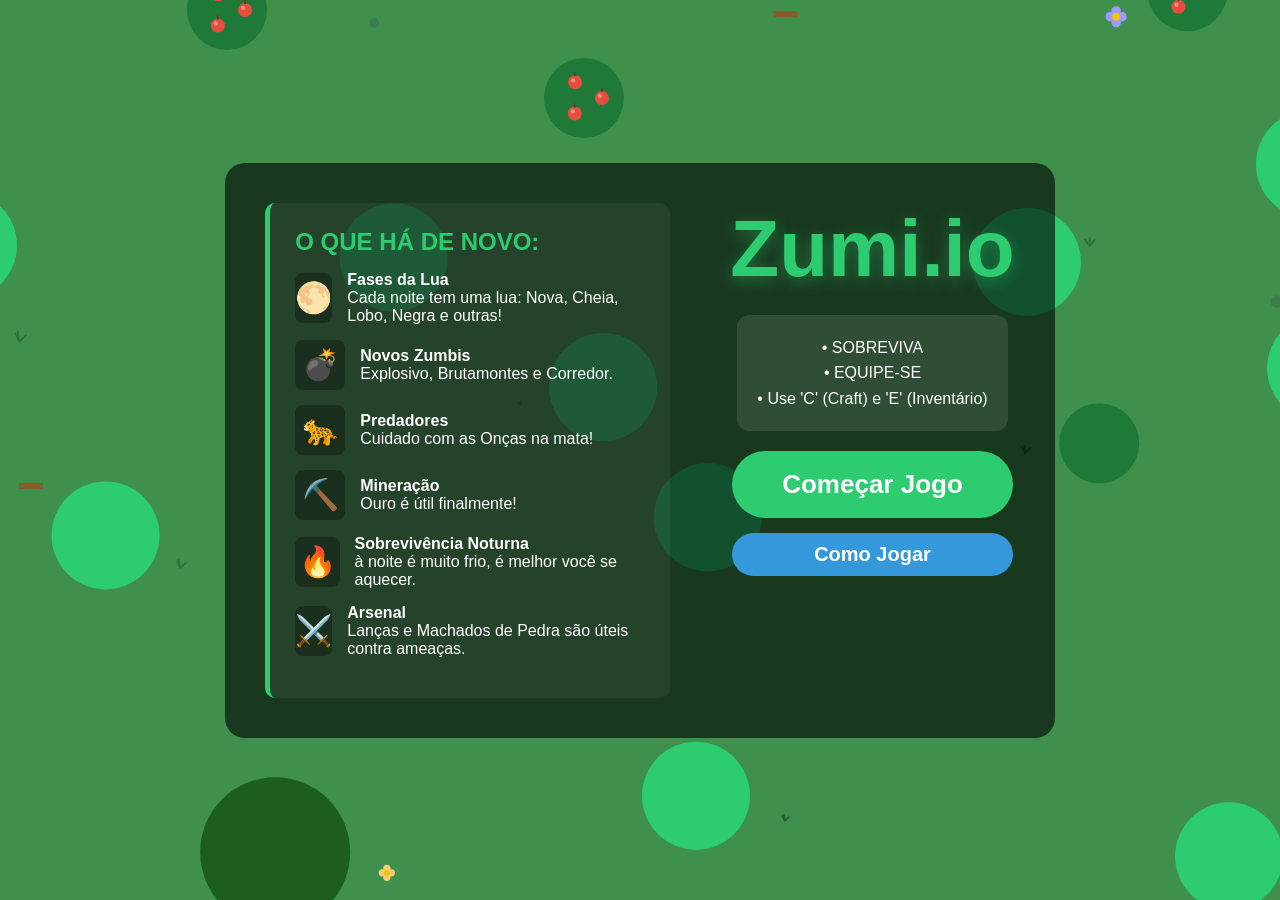
==== commit 9888a007: "Add files via upload" ====
--- a/index.html
+++ b/index.html
@@ -208,9 +208,10 @@
 
 <!-- TELA DE GAME OVER (AGORA TOTALMENTE INDEPENDENTE) -->
 <div id="gameOver">
-  <h1 style="color:#ff4d4d; font-size:72px;">GAME OVER</h1>
+  <h1 id="gameOverTitle" style="color:#ff4d4d; font-size:72px;">GAME OVER</h1>
   <p id="deathMsg" style="font-size: 28px; font-weight: bold; color: #fff; margin-bottom: 20px; max-width: 600px;"></p>
-  <button onclick="location.reload()">Tentar Novamente</button>
+  <button id="bedRespawnBtn" onclick="renascerNaCama()" style="display:none; margin-bottom:14px; background:#8e44ad; color:white; border:none; border-radius:30px; padding:15px 40px; font-size:24px; font-weight:bold; cursor:pointer;">🛏️ Voltar para a Cama</button>
+  <button id="restartBtn" onclick="location.reload()">Tentar Novamente</button>
 </div>
 
 <!-- PAINEL DE CONFIGURAÇÕES (Transparente para enxergar o mapa) -->
@@ -807,6 +808,9 @@
       const tx = (t.clientX - rect.left) * scaleX;
       const ty = (t.clientY - rect.top) * scaleY;
 
+      // 🎨 Seletor de cor do Localizador aberto: o toque só vale para ele
+      if (corPicker.ativo) { tratarCliqueSeletorCor(tx, ty); continue; }
+
       // ⚙️ Botão de Ajustes (Topo Direito)
       const cfgX = canvas.width - 240, cfgY = 15, cfgW = 60, cfgH = 60;
       if (tx >= cfgX && tx <= cfgX + cfgW && ty >= cfgY && ty <= cfgY + cfgH) {
@@ -819,6 +823,13 @@
           }
           configPanel.style.display = "flex";
           tocarSom(SONS.selecionar);
+          continue;
+      }
+
+      // 🎣 Minigame de pesca: toque na metade direita (fora da hotbar) puxa a linha
+      if (!inventoryOpen && !craftingOpen && player.weapon === 7 && pescaGame.ativa &&
+          tx > canvas.width * 0.5 && ty < canvas.height - 95) {
+          pescaPuxar();
           continue;
       }
 
@@ -880,7 +891,7 @@
           const arrowX = canvas.width - 90;
           const arrowY = canvas.height / 2;
           if (Math.hypot(tx - arrowX, ty - arrowY) <= 50) {
-              craftPage = (craftPage === 0) ? 1 : 0;
+              craftPage = (craftPage + 1) % 3;
               tocarSom(SONS.selecionar);
               continue;
           }
@@ -1049,6 +1060,9 @@
 
                 if (placingStructure === "campfire" && isInRiver(posX, posY)) {
                     hintSystem.show("NÃO É POSSÍVEL ACENDER FOGUEIRA NA ÁGUA!", "alert");
+                    tocarSom(SONS.erro);
+                } else if (ESTRUTURAS_BASE.includes(placingStructure) && isInRiver(posX, posY)) {
+                    hintSystem.show("NÃO É POSSÍVEL CONSTRUIR NA ÁGUA!", "alert");
                     tocarSom(SONS.erro);
                 } else {
                     if (placingStructure === "campfire") {
@@ -1084,6 +1098,8 @@
     };
     resources.push(novaCerca);
     SpatialGrid.insertStatic(novaCerca); // <--- ADICIONE ESTA LINHA
+} else if (ESTRUTURAS_BASE.includes(placingStructure)) {
+                        colocarEstruturaBase(placingStructure, posX, posY);
 }
 
                     gastarDoInventario(placingStructure, 1);
@@ -1104,7 +1120,7 @@
         }
         if (t.identifier === touchAim.id) {
             // LANÇAMENTO DE ANZOL POR TOQUE SECO NO CELULAR (AO SOLTAR O DEDO)
-            if (player.weapon === 7 && touchAim.fishingTargetX !== undefined) {
+            if (player.weapon === 7 && !isFishing && touchAim.fishingTargetX !== undefined) {
                 const duracaoToque = Date.now() - (touchAim.touchStartTime || 0);
                 if (duracaoToque < 350) { // Toque rápido: lança a linha!
                     const worldTouchX = touchAim.fishingTargetX + camX();
@@ -1365,6 +1381,9 @@
 
 // Como tem 2 colunas, só vão 8 itens grandes por vez no mobile!
 function getDisplayRecipes() {
+    if (craftPage === 2) {
+        return ["base_marker", "cabin", "bed"]; // 🏕️ Página da Base
+    }
     if (isMobile) {
         if (craftPage === 0) {
             return ["axe_wood", "pickaxe_wood", "spear", "campfire", "torch", "wood_convert", "wall_wood", "fishing_rod"];
@@ -1507,6 +1526,230 @@
 let isFishing = false;      // O jogador está com a linha na água?
 let fishTimer = 0;          // Quanto tempo falta para o peixe morder?
 let fishBite = false;       // O peixe já mordeu (as bolhas ficaram loucas)?
+
+// 🎣 MINIGAME DE PESCA COM TENSÃO
+// A tensão (0..1) cai sozinha e o peixe puxa a linha. Clicar/tocar no ritmo sobe a tensão.
+// Mantenha o marcador dentro da zona verde por ~1,7s para fisgar. Linha estourou, folgou ou demorou = peixe foge!
+const pescaGame = {
+    ativa: false,
+    t: 0,            // tempo do minigame (em frames)
+    tensao: 0.5,     // posição do marcador (0 = frouxo, 1 = estoura)
+    alvo: 0.5,       // centro da zona verde
+    largura: 0.24,   // largura da zona verde
+    prog: 0,         // progresso da fisgada (0..1)
+    fase: 0,         // variação aleatória do movimento do peixe
+    jerk: 0,         // contagem para o próximo tranco do peixe
+    folga: 0,        // tempo com a linha frouxa
+    limite: 540,     // tempo máximo (9s)
+    gpPrev: false,   // controle (gamepad): detecta o aperto do botão
+    avisou: false
+};
+
+function iniciarMinigamePesca() {
+    const g = pescaGame;
+    g.ativa = true;
+    g.t = 0;
+    g.prog = 0;
+    g.folga = 0;
+    g.fase = Math.random() * 6.28;
+    g.largura = 0.20 + Math.random() * 0.06;
+    g.alvo = 0.5;
+    g.tensao = 0.5;
+    g.jerk = 90 + Math.random() * 60;
+    g.gpPrev = true; // evita que o botão já pressionado conte como puxada
+    player.atkTimer = Math.max(player.atkTimer, 700); // garante que a linha não suma durante o minigame
+    createParticles(player.anzolDestX, player.anzolDestY, "#ffffff", 10, 1.4);
+    tocarSom(SONS.agua_anzol);
+    if (!g.avisou) {
+        g.avisou = true;
+        hintSystem.show(isMobile ? "O PEIXE MORDEU! Toque no ritmo para manter a barra na zona verde!"
+                                 : "O PEIXE MORDEU! Clique no ritmo para manter a barra na zona verde!", "alert");
+    }
+}
+
+// Cada clique/toque dá um puxão que sobe a tensão
+function pescaPuxar() {
+    const g = pescaGame;
+    if (!g.ativa) return;
+    g.tensao = Math.min(1.1, g.tensao + 0.12);
+    if (player.anzolDestX != null) createParticles(player.anzolDestX, player.anzolDestY, "rgba(255,255,255,0.8)", 2, 0.6);
+}
+
+function finalizarPesca(sucesso, mensagem) {
+    pescaGame.ativa = false;
+    if (sucesso) {
+        let preso = false;
+        fishes.forEach(f => {
+            if (f.presoNoAnzol && f.alive) {
+                f.alive = false;
+                f.presoNoAnzol = false;
+                preso = true;
+            }
+        });
+        const guardou = adicionarAoInventario("fish", 1);
+        if (guardou) {
+            createParticles(player.x, player.y, "#ffffff", 14, 1.2, null, false, true);
+            tocarSom(SONS.agua_anzol);
+            hintSystem.show("FISGOU! +1 Peixe", "tip");
+        } else {
+            tocarSom(SONS.erro);
+            hintSystem.show("INVENTÁRIO CHEIO! O peixe escapou.", "alert");
+        }
+        resetPesca(false);
+    } else {
+        resetPesca(true); // peixe assustado foge
+        tocarSom(SONS.erro);
+        screenShake = Math.max(screenShake, 4);
+        hintSystem.show(mensagem, "alert");
+    }
+}
+
+function atualizarMinigamePesca(dt) {
+    const g = pescaGame;
+    if (!g.ativa) return;
+    if (!isFishing || !fishBite) { g.ativa = false; return; }
+
+    // Gamepad: cada aperto do botão de ataque = um puxão
+    const gpAperto = (typeof gpState !== "undefined" && gpState && gpState.atacar) ? true : false;
+    if (gpAperto && !g.gpPrev) pescaPuxar();
+    g.gpPrev = gpAperto;
+
+    g.t += dt;
+
+    // A zona verde se move conforme o peixe se debate
+    g.alvo = 0.5 + 0.28 * Math.sin(g.t * 0.025 + g.fase) + 0.08 * Math.sin(g.t * 0.07 + g.fase * 2);
+
+    // Tensão cai sozinha + o peixe puxa
+    const puxao = 0.0035 * Math.sin(g.t * 0.09 + g.fase) + 0.0025 * Math.sin(g.t * 0.23 + g.fase * 2);
+    g.tensao += (puxao - 0.0065) * dt;
+
+    // Trancos repentinos do peixe (sobem a tensão de uma vez)
+    g.jerk -= dt;
+    if (g.jerk <= 0 && g.t > 90) {
+        g.tensao += 0.07;
+        g.jerk = 70 + Math.random() * 80;
+        if (player.anzolDestX != null) createParticles(player.anzolDestX, player.anzolDestY, "#ffffff", 4, 1.2);
+    }
+    if (g.tensao < -0.05) g.tensao = -0.05;
+
+    // Dentro da zona verde o progresso sobe; fora dela, desce
+    const dentro = Math.abs(g.tensao - g.alvo) <= g.largura / 2;
+    if (dentro) g.prog += dt / 100;
+    else g.prog = Math.max(0, g.prog - 0.6 * dt / 100);
+
+    if (g.prog >= 1) { finalizarPesca(true); return; }
+
+    // Falhas (com 40 frames de tolerância no começo)
+    if (g.t > 40) {
+        if (g.tensao >= 1) { finalizarPesca(false, "A linha arrebentou! O peixe fugiu."); return; }
+        if (g.tensao <= 0.02) g.folga += dt; else g.folga = Math.max(0, g.folga - dt);
+        if (g.folga > 45) { finalizarPesca(false, "A linha ficou frouxa! O peixe se soltou."); return; }
+    }
+    if (g.t > g.limite) { finalizarPesca(false, "Demorou demais! O peixe fugiu."); return; }
+}
+
+function drawMinigamePesca() {
+    const g = pescaGame;
+    if (!g.ativa || !isFishing || player.anzolDestX == null || player.dead) return;
+
+    const sx = player.anzolDestX - camX();
+    const sy = player.anzolDestY - camY();
+    const bw = 22, bh = 140;
+    let bx = sx + 40;
+    let by = sy - bh / 2 - 10;
+    bx = Math.max(16, Math.min(canvas.width - bw - 60, bx));
+    by = Math.max(40, Math.min(canvas.height - bh - 120, by));
+
+    const T = Math.max(0, Math.min(1, g.tensao));
+    const dentro = Math.abs(g.tensao - g.alvo) <= g.largura / 2;
+
+    ctx.save();
+
+    // Anel de progresso ao redor da boia
+    ctx.lineWidth = 4;
+    ctx.strokeStyle = "rgba(0,0,0,0.45)";
+    ctx.beginPath(); ctx.arc(sx, sy, 16, 0, Math.PI * 2); ctx.stroke();
+    ctx.strokeStyle = "#7CFC9A";
+    ctx.beginPath(); ctx.arc(sx, sy, 16, -Math.PI / 2, -Math.PI / 2 + Math.PI * 2 * g.prog); ctx.stroke();
+
+    // Fundo da barra
+    ctx.fillStyle = "rgba(0,0,0,0.65)";
+    ctx.fillRect(bx - 4, by - 4, bw + 8 + 14, bh + 8);
+
+    // Zonas de perigo (topo = estoura, base = frouxo)
+    ctx.fillStyle = "rgba(255,60,60,0.40)";
+    ctx.fillRect(bx, by, bw, bh * 0.08);
+    ctx.fillRect(bx, by + bh * 0.95, bw, bh * 0.05);
+
+    // Zona verde alvo
+    const topoAlvo = Math.max(0, Math.min(1, 1 - (g.alvo + g.largura / 2)));
+    const altAlvo = Math.min(g.largura, 1 - topoAlvo);
+    ctx.fillStyle = dentro ? "rgba(90,255,150,0.75)" : "rgba(90,255,150,0.45)";
+    ctx.fillRect(bx, by + topoAlvo * bh, bw, altAlvo * bh);
+
+    // Marcador de tensão
+    const my = by + (1 - T) * bh;
+    ctx.fillStyle = dentro ? "#ffffff" : "#ffd54f";
+    ctx.fillRect(bx - 5, my - 3, bw + 10, 6);
+
+    // Barra de progresso lateral
+    ctx.strokeStyle = "rgba(255,255,255,0.5)";
+    ctx.lineWidth = 1;
+    ctx.strokeRect(bx + bw + 5, by, 6, bh);
+    ctx.fillStyle = "#7CFC9A";
+    ctx.fillRect(bx + bw + 5, by + bh * (1 - g.prog), 6, bh * g.prog);
+
+    // Texto pulsante
+    ctx.fillStyle = "#ffffff";
+    ctx.font = "bold 14px 'Segoe UI', Arial";
+    ctx.textAlign = "center";
+    ctx.textBaseline = "bottom";
+    const pulsa = Math.floor(Date.now() / 250) % 2 === 0;
+    ctx.fillText(pulsa ? (isMobile ? "TOQUE!" : "CLIQUE!") : "NO RITMO!", bx + bw / 2 + 6, by - 8);
+
+    ctx.restore();
+}
+
+// 🏹 Flecha batendo em obstáculo sólido (pedra, ouro, árvore, palmeira, cerca)
+function flechaBateuEmObstaculo(a) {
+    const passos = Math.max(1, Math.ceil(Math.hypot(a.vx, a.vy) / 8));
+    const sx = a.x - a.vx, sy = a.y - a.vy;
+    for (let p = 1; p <= passos; p++) {
+        const px = sx + a.vx * p / passos;
+        const py = sy + a.vy * p / passos;
+        const perto = SpatialGrid.getNearby(px, py);
+        for (let i = 0; i < perto.length; i++) {
+            const res = perto[i];
+            if (!res.alive) continue;
+            const tipo = res.type;
+            let raio;
+            if (tipo === "tree" || tipo === "palm") raio = (res.r || 30) * 0.55;       // só o tronco
+            else if (tipo === "stone" || tipo === "gold") raio = (res.r || 25) * 0.9;
+            else if (tipo === "wall_wood") raio = (res.r || 24);
+            else continue;
+            if (Math.hypot(px - res.x, py - res.y) < raio) {
+                a.active = false;
+                a.x = px; a.y = py;
+                if (tipo === "stone" || tipo === "gold") {
+                    createParticles(px, py, "#cfd8dc", 6, 1.4);
+                    createParticles(px, py, "#ffeb3b", 4, 1.8); // faíscas
+                    tocarSom(SONS.ferramenta_fraca);
+                } else if (tipo === "wall_wood") {
+                    res.hp -= a.damage || 15;
+                    createParticles(px, py, "#8d6e63", 6, 1.3);
+                    createParticles(px, py, "#ffeb3b", 3, 1.6);
+                    tocarSom(SONS.ferramenta_fraca);
+                    if (res.hp <= 0) destruirEstrutura(res);
+                } else {
+                    createParticles(px, py, tipo === "palm" ? "#27ae60" : "#6d4c41", 6, 1.2);
+                    createParticles(px, py, "#8d6e63", 3, 1.0);
+                }
+                return true;
+            }
+        }
+    }
+    return false;
+}
 let craftPage = 0; // 0 para itens básicos, 1 para itens avançados (pesca)
 const itemsPerPage = 5;
 let craftingOpen = false;
@@ -1567,6 +1810,8 @@
     if (id === "arrow") return 30;
     if (id === "campfire") return 5;
     if (id === "wall_wood") return 20; // Empilha até 20 cercas por slot!
+    if (id === "base_marker") return 5;
+    if (id === "cabin" || id === "bed") return 3;
     return 50;
 }
 
@@ -1576,12 +1821,15 @@
 let flashSangue = 0;
 const recipes = {
     
-  axe_wood: { name: "Machado de Madeira", wood: 3, sticks: 2, weaponIndex: 1 },
+  axe_wood: { name: "Machado de Madeira", wood: 0, sticks: 2, weaponIndex: 1 },
   pickaxe_wood: { name: "Picareta de Madeira", wood: 3, sticks: 3, weaponIndex: 2 },
   axe_stone: { name: "Machado de Pedra", wood: 3, stone: 3, sticks: 3, weaponIndex: 3 },
   pickaxe_stone: { name: "Picareta de Pedra", wood: 3, stone: 4, sticks: 2, weaponIndex: 4 },
   campfire: { name: "Fogueira", wood: 2, sticks: 10, isPlaceable: true },
   wall_wood: { name: "Cerca de Madeira", wood: 4, sticks: 4, isPlaceable: true },
+  base_marker: { name: "Localizador de Terreno", wood: 4, stone: 3, isPlaceable: true },
+  cabin: { name: "Cabana de Abrigo", wood: 14, sticks: 8, feather: 8, isPlaceable: true },
+  bed: { name: "Cama de Madeira", wood: 8, feather: 10, isPlaceable: true },
   spear: { name: "Lança", wood: 4, sticks: 2, weaponIndex: 5 },
   torch: { name: "Tocha", wood: 2, stone: 2, sticks: 1, weaponIndex: 6 },
   fishing_rod: { name: "Vara de Pesca", wood: 5, sticks: 1, weaponIndex: 7 }, // weaponIndex 7 (Vara) 
@@ -1700,6 +1948,254 @@
   z.speed = z.speed * luaMult("vel");
 }
 
+// ===================== 🏕️ TRIO DE BASE: LOCALIZADOR + CABANA + CAMA =====================
+const ESTRUTURAS_BASE = ["base_marker", "cabin", "bed"];
+const ESTRUTURAS_ATRAVESSAVEIS = ["base_marker", "cabin", "bed"]; // o jogador e os bichos passam por cima (entrar na cabana!)
+const marcadoresBase = [];          // referências aos localizadores colocados (para o minimapa)
+let bedRespawnDisponivel = false;   // true enquanto a tela de morte com cama está aberta
+
+const CORES_MARCADOR = [
+    { nome: "Vermelho", cor: "#e74c3c" },
+    { nome: "Azul",     cor: "#3498db" },
+    { nome: "Amarelo",  cor: "#f1c40f" },
+    { nome: "Verde",    cor: "#2ecc71" },
+    { nome: "Roxo",     cor: "#9b59b6" }
+];
+const corPicker = { ativo: false, marker: null };
+
+// ---------- Desenhos (estilo .io, usados no mundo, no preview e nos ícones) ----------
+function desenharMarcadorBase(c, cor) {
+    const cc = cor || "#bdc3c7";
+    c.save();
+    c.fillStyle = "#5d4037";
+    c.beginPath(); c.ellipse(0, 12, 14, 6, 0, 0, Math.PI * 2); c.fill();
+    c.globalAlpha = 0.5;
+    c.strokeStyle = cc; c.lineWidth = 2;
+    c.beginPath(); c.arc(0, 10, 19, 0, Math.PI * 2); c.stroke();
+    c.globalAlpha = 1;
+    c.fillStyle = "#8d6e63";
+    c.fillRect(-2, -26, 4, 38);
+    c.fillStyle = cc;
+    c.beginPath(); c.moveTo(2, -26); c.lineTo(27, -18); c.lineTo(2, -10); c.closePath(); c.fill();
+    c.strokeStyle = "rgba(0,0,0,0.45)"; c.lineWidth = 1.5; c.stroke();
+    c.restore();
+}
+
+function desenharCabana(c) {
+    const w = 58, h = 46, base = h * 0.6;
+    c.save();
+    // lado esquerdo (escuro) e direito (claro)
+    c.fillStyle = "#8d6e63";
+    c.beginPath(); c.moveTo(0, -h); c.lineTo(-w, base); c.lineTo(0, base); c.closePath(); c.fill();
+    c.fillStyle = "#a1887f";
+    c.beginPath(); c.moveTo(0, -h); c.lineTo(w, base); c.lineTo(0, base); c.closePath(); c.fill();
+    // porta
+    c.fillStyle = "#3e2723";
+    c.beginPath(); c.moveTo(0, -h * 0.35); c.lineTo(-16, base); c.lineTo(16, base); c.closePath(); c.fill();
+    // contorno
+    c.strokeStyle = "#4e342e"; c.lineWidth = 3; c.lineJoin = "round";
+    c.beginPath(); c.moveTo(-w, base); c.lineTo(0, -h); c.lineTo(w, base); c.closePath(); c.stroke();
+    // costuras do tecido
+    c.strokeStyle = "rgba(62,39,35,0.55)"; c.lineWidth = 1.5;
+    c.beginPath(); c.moveTo(0, -h); c.lineTo(-30, base); c.moveTo(0, -h); c.lineTo(30, base); c.stroke();
+    // bandeirinha no topo
+    c.fillStyle = "#5d4037"; c.fillRect(-1, -h - 14, 2, 14);
+    c.fillStyle = "#e74c3c";
+    c.beginPath(); c.moveTo(1, -h - 14); c.lineTo(15, -h - 9); c.lineTo(1, -h - 4); c.closePath(); c.fill();
+    c.restore();
+}
+
+function desenharCama(c) {
+    c.save();
+    c.fillStyle = "#6d4c41"; c.fillRect(-18, -28, 36, 56);
+    c.strokeStyle = "#3e2723"; c.lineWidth = 2; c.strokeRect(-18, -28, 36, 56);
+    c.fillStyle = "#ecf0f1"; c.fillRect(-14, -24, 28, 48);
+    c.fillStyle = "#ffffff"; c.fillRect(-11, -22, 22, 11);
+    c.strokeStyle = "#bdc3c7"; c.lineWidth = 1; c.strokeRect(-11, -22, 22, 11);
+    c.fillStyle = "#c0392b"; c.fillRect(-14, -6, 28, 30);
+    c.fillStyle = "#e74c3c"; c.fillRect(-14, -6, 28, 6);
+    c.strokeStyle = "#7b241c"; c.lineWidth = 1.5; c.strokeRect(-14, -6, 28, 30);
+    c.restore();
+}
+
+// ---------- Criação das estruturas ----------
+function camaAtiva() {
+    if (!player.respawnPoint) return null;
+    return resources.find(r => r.alive && r.type === "bed" && r.id === player.respawnPoint.bedId) || null;
+}
+
+function colocarEstruturaBase(tipo, x, y) {
+    const id = Date.now() * 1000 + Math.floor(Math.random() * 1000);
+    let obj;
+    if (tipo === "base_marker") {
+        obj = { type: "base_marker", x, y, r: 14, hp: 100, maxHp: 100, alive: true, color: null, id };
+    } else if (tipo === "cabin") {
+        obj = { type: "cabin", x, y, r: 55, hp: 600, maxHp: 600, alive: true, id };
+    } else {
+        obj = { type: "bed", x, y, r: 26, hp: 250, maxHp: 250, alive: true, id };
+    }
+    resources.push(obj);
+    SpatialGrid.insertStatic(obj);
+
+    if (tipo === "base_marker") {
+        marcadoresBase.push(obj);
+        corPicker.ativo = true;      // abre o seletor de cores
+        corPicker.marker = obj;
+    } else if (tipo === "cabin") {
+        hintSystem.show("CABANA PRONTA! Dentro dela você se esconde dos zumbis e se aquece.", "tip");
+    } else {
+        // Só existe uma cama ativa: a antiga é desmontada
+        resources.forEach(r => {
+            if (r !== obj && r.alive && r.type === "bed") {
+                r.alive = false;
+                r.destroyedFx = true;
+                SpatialGrid.removeStatic(r);
+                createParticles(r.x, r.y, "#8d6e63", 8, 1.0);
+            }
+        });
+        player.respawnPoint = { x: obj.x, y: obj.y, bedId: obj.id };
+        hintSystem.show("CAMA POSICIONADA! Se você morrer, poderá renascer aqui.", "tip");
+    }
+    createParticles(x, y, "#8d6e63", 8, 1.0);
+    return obj;
+}
+
+// ---------- Seletor de cor do Localizador (pop-up centralizado) ----------
+function layoutSeletorCor() {
+    const w = Math.min(430, canvas.width - 30), h = 170;
+    const px = canvas.width / 2 - w / 2, py = canvas.height / 2 - h / 2;
+    const passo = Math.min(76, (w - 50) / 5);
+    const raio = Math.min(24, passo * 0.36);
+    return { w, h, px, py, passo, raio, cy: py + h - 55, cx0: canvas.width / 2 - passo * 2 };
+}
+
+function tratarCliqueSeletorCor(mx, my) {
+    if (!corPicker.ativo) return false;
+    const L = layoutSeletorCor();
+    for (let i = 0; i < CORES_MARCADOR.length; i++) {
+        const bx = L.cx0 + i * L.passo;
+        if (Math.hypot(mx - bx, my - L.cy) <= L.raio + 8) {
+            if (corPicker.marker) corPicker.marker.color = CORES_MARCADOR[i].cor;
+            corPicker.ativo = false;
+            corPicker.marker = null;
+            tocarSom(SONS.selecionar);
+            hintSystem.show("Localizador " + CORES_MARCADOR[i].nome + " marcado no minimapa!", "tip");
+            return true;
+        }
+    }
+    return true; // clique fora das bolinhas é ignorado (precisa escolher uma cor)
+}
+
+function drawSeletorCorMarker() {
+    if (!corPicker.ativo || player.dead) return;
+    const L = layoutSeletorCor();
+    ctx.save();
+    ctx.setTransform(1, 0, 0, 1, 0, 0);
+    ctx.fillStyle = "rgba(0,0,0,0.35)";
+    ctx.fillRect(0, 0, canvas.width, canvas.height);
+
+    ctx.fillStyle = "rgba(10, 20, 15, 0.95)";
+    ctx.strokeStyle = "#2ecc71";
+    ctx.lineWidth = 3;
+    ctx.beginPath(); ctx.roundRect(L.px, L.py, L.w, L.h, 18); ctx.fill(); ctx.stroke();
+
+    ctx.fillStyle = "#ffffff";
+    ctx.textAlign = "center";
+    ctx.textBaseline = "middle";
+    ctx.font = "bold 20px 'Segoe UI', Arial";
+    ctx.fillText("Escolha a cor do Localizador", canvas.width / 2, L.py + 36);
+    ctx.font = "14px 'Segoe UI', Arial";
+    ctx.fillStyle = "#bdc3c7";
+    ctx.fillText(isMobile ? "Toque em uma cor" : "Clique em uma cor", canvas.width / 2, L.py + 62);
+
+    let hover = -1;
+    if (!isMobile && typeof mouse !== "undefined") {
+        const rect = canvas.getBoundingClientRect();
+        const mx = (mouse.x - rect.left) * (canvas.width / rect.width);
+        const my = (mouse.y - rect.top) * (canvas.height / rect.height);
+        for (let i = 0; i < CORES_MARCADOR.length; i++) {
+            if (Math.hypot(mx - (L.cx0 + i * L.passo), my - L.cy) <= L.raio + 8) hover = i;
+        }
+    }
+    CORES_MARCADOR.forEach((c, i) => {
+        const bx = L.cx0 + i * L.passo;
+        ctx.fillStyle = c.cor;
+        ctx.beginPath(); ctx.arc(bx, L.cy, L.raio + (hover === i ? 4 : 0), 0, Math.PI * 2); ctx.fill();
+        ctx.strokeStyle = hover === i ? "#ffffff" : "rgba(255,255,255,0.5)";
+        ctx.lineWidth = hover === i ? 4 : 2;
+        ctx.stroke();
+    });
+    ctx.restore();
+}
+
+// ---------- Morte com cama: tela diferenciada + renascer ----------
+function prepararTelaDeMorte() {
+    const titulo = document.getElementById("gameOverTitle");
+    const btnCama = document.getElementById("bedRespawnBtn");
+    const btnNormal = document.getElementById("restartBtn");
+    const msg = document.getElementById("deathMsg");
+    if (camaAtiva()) {
+        bedRespawnDisponivel = true;
+        if (titulo) titulo.textContent = "VOCÊ MORREU!";
+        if (btnCama) btnCama.style.display = "inline-block";
+        if (btnNormal) btnNormal.textContent = "Recomeçar do zero";
+        if (msg) msg.innerHTML += "<br><br>🛏️ Sua cama ainda está de pé!<br><span style='font-size:20px;font-weight:normal;'>Volte para ela (Enter) ou recomece do zero.</span>";
+    } else {
+        bedRespawnDisponivel = false;
+        if (titulo) titulo.textContent = "GAME OVER";
+        if (btnCama) btnCama.style.display = "none";
+        if (btnNormal) btnNormal.textContent = "Tentar Novamente";
+    }
+}
+
+function renascerNaCama() {
+    if (!player.dead || !bedRespawnDisponivel) return;
+    const cama = camaAtiva();
+    if (!cama) { prepararTelaDeMorte(); return; } // a cama foi destruída: volta ao Game Over normal
+
+    player.dead = false;
+    player.hp = player.maxHp * 0.5;
+    player.food = Math.max(player.food, player.maxFood * 0.5);
+    player.temp = Math.max(player.temp, 50);
+    player.stamina = player.maxStamina;
+    player.exhausted = false;
+    player.burnTimer = 0;
+    player.knockVX = 0; player.knockVY = 0;
+    player.x = cama.x;
+    player.y = cama.y;
+
+    // Estado limpo: nada de menus abertos ou ataques pendurados
+    fecharAtaques();
+    placingStructure = null;
+    craftingOpen = false;
+    inventoryOpen = false;
+    corPicker.ativo = false;
+    resetPesca(false);
+
+    // Proteção de nascimento: zumbis e onças por perto são afastados
+    zombies.forEach(z => {
+        if (z.active && Math.hypot(z.x - cama.x, z.y - cama.y) < 350) { z.active = false; z.noExplode = true; }
+    });
+    jaguars.forEach(j => {
+        if (j.alive) {
+            const dj = Math.hypot(j.x - cama.x, j.y - cama.y);
+            if (dj < 350) {
+                const ang = Math.atan2(j.y - cama.y, j.x - cama.x);
+                j.x = Math.max(60, Math.min(MAP - 60, cama.x + Math.cos(ang) * 600));
+                j.y = Math.max(60, Math.min(MAP - 60, cama.y + Math.sin(ang) * 600));
+                j.estado = "vadiando";
+            }
+        }
+    });
+
+    bedRespawnDisponivel = false;
+    document.getElementById("gameOver").style.display = "none";
+    createParticles(cama.x, cama.y, "#ffffff", 14, 1.4);
+    tocarSom(SONS.compra);
+    hintSystem.show("VOCÊ RENASCEU NA SUA CAMA!", "tip");
+}
+// ===========================================================================
+
 // 🧱 Destrói cerca/fogueira com feedback visual/sonoro e tira da SpatialGrid
 function destruirEstrutura(res) {
   if (!res || res.destroyedFx) return;
@@ -1716,7 +2212,7 @@
       tocarSom(SONS.quebra_estrutura);
     }
     if (dp < 500) {
-      hintSystem.show(res.type === "campfire" ? "Sua fogueira foi destruída!" : "Uma cerca foi destruída!", "alert");
+      hintSystem.show(({ campfire: "Sua fogueira foi destruída!", cabin: "Sua cabana foi destruída!", bed: "Sua cama foi destruída!" })[res.type] || "Uma cerca foi destruída!", "alert");
     }
   }
 }
@@ -1763,7 +2259,7 @@
     }
   });
   resources.forEach(res => {
-    if (!res.alive || (res.type !== "wall_wood" && res.type !== "campfire")) return;
+    if (!res.alive || (res.type !== "wall_wood" && res.type !== "campfire" && res.type !== "cabin" && res.type !== "bed")) return;
     if (Math.abs(res.x - z.x) > R || Math.abs(res.y - z.y) > R) return;
     const dr = Math.hypot(res.x - z.x, res.y - z.y);
     if (dr < R) {
@@ -2235,6 +2731,7 @@
     avisouAmanhecer = false;
     currentMoon = null; moonBannerTimer = 0; explosions = []; avisouBomber = false; avisouBrute = false;
     player.knockVX = 0; player.knockVY = 0;
+    player.respawnPoint = null; player.inCabin = false; corPicker.ativo = false; bedRespawnDisponivel = false;
     if (player) {
         player.hp = player.maxHp;
         player.food = player.maxFood;
@@ -2818,6 +3315,8 @@
 }
 
 onkeydown = e => {
+  // 🛏️ Tela de morte com cama: Enter volta para a cama
+  if (e.key === "Enter" && bedRespawnDisponivel && player.dead) { e.preventDefault(); renascerNaCama(); return; }
   // CORREÇÃO DO BUG: Se o jogo ainda não começou (câmera rodando no menu), ignora qualquer entrada do teclado!
   if (!isGameStarted) return;
 
@@ -3063,6 +3562,9 @@
     const scaleY = canvas.height / rect.height;
     const mx = (e.clientX - rect.left) * scaleX;
     const my = (e.clientY - rect.top) * scaleY;
+
+    // 🎨 Seletor de cor do Localizador aberto: o clique só vale para ele
+    if (corPicker.ativo) { tratarCliqueSeletorCor(mx, my); return; }
 
     // 2. DEPOIS verificamos a Hotbar (para não dar erro de variável indefinida)
     if (my >= canvas.height - 95 && !craftingOpen && !inventoryOpen) {
@@ -3163,6 +3665,13 @@
             return;
         }
 
+        // 🌊 Localizador, cabana e cama também não podem ser colocados na água
+        if (ESTRUTURAS_BASE.includes(placingStructure) && isInRiver(worldX, worldY)) {
+            hintSystem.show("NÃO É POSSÍVEL CONSTRUIR NA ÁGUA!", "alert");
+            tocarSom(SONS.erro);
+            return;
+        }
+
         // 🧲 ENCAIXE INTELIGENTE DA CERCA: se clicar perto de outra cerca, alinha certinho
         if (placingStructure === "wall_wood") {
             const cercaPerto = resources.find(r => r.alive && r.type === "wall_wood" && Math.hypot(worldX - r.x, worldY - r.y) < 48);
@@ -3180,7 +3689,7 @@
         }
 
         // Bloqueio para não nascer dentro de pedras ou árvores
-        const dentroDeMaterial = resources.some(r => r.alive && r.type !== "stick" && r.type !== "feather" && Math.hypot(worldX - r.x, worldY - r.y) < (r.r + 15));
+        const dentroDeMaterial = resources.some(r => r.alive && r.type !== "stick" && r.type !== "feather" && !ESTRUTURAS_ATRAVESSAVEIS.includes(r.type) && Math.hypot(worldX - r.x, worldY - r.y) < (r.r + 15));
         if (dentroDeMaterial) {
             hintSystem.show("ESPAÇO BLOQUEADO POR OUTRO OBJETO!", "alert");
             tocarSom(SONS.erro);
@@ -3221,6 +3730,8 @@
     };
     resources.push(novaCerca);
     SpatialGrid.insertStatic(novaCerca); // <--- ADICIONE ESTA LINHA
+} else if (ESTRUTURAS_BASE.includes(placingStructure)) {
+                colocarEstruturaBase(placingStructure, worldX, worldY);
 }
             gastarDoInventario(placingStructure, 1);
             tocarSom(SONS.fogueira_colocar);
@@ -3236,39 +3747,28 @@
         const worldMouseY = my + camY();
 
         if (weapons[player.weapon].style === "fishing_rod") {
-            // 🎣 SE O PEIXE JÁ MORDEU: O clique agora RECOLHE e pesca o peixe com sucesso!
-            if (isFishing && fishBite) {
-                let peixeCapturado = false;
-                fishes.forEach(f => {
-                    if (f.presoNoAnzol && f.alive) { 
-                        f.alive = false; 
-                        f.presoNoAnzol = false;
-                        peixeCapturado = true;
-                    }
-                });
-
-                if (peixeCapturado) {
-                    adicionarAoInventario("fish", 1);
-                    createParticles(player.x, player.y, "#ffffff", 14, 1.2, null, false, true);
-                    tocarSom(SONS.agua_anzol);
-                }
-                resetPesca(false);
-                return;
-            }
+            // 🎣 Com a vara, o clique é tratado EXCLUSIVAMENTE pela pesca:
+            // nunca liga o ataque geral (mouse.down), então não há soco paralelo cancelando a linha.
+            mouse.down = false;
+
+            // Minigame ativo: o clique puxa a linha no ritmo
+            if (pescaGame.ativa) { pescaPuxar(); return; }
+
+            // Linha já na água esperando o peixe: o clique não recasta nem cancela
+            if (isFishing || player.attacking) return;
 
             // LANÇAMENTO DA LINHA (Válido no Rio ou Beira da Areia)
             if (isInRiver(worldMouseX, worldMouseY) || isInSand(worldMouseX, worldMouseY)) {
                 const dx = worldMouseX - player.x;
                 const dy = worldMouseY - player.y;
                 const distClique = Math.hypot(dx, dy);
-                const maxRange = 250; 
+                const maxRange = 250;
                 const distFinal = Math.min(distClique, maxRange);
-                
+
                 player.anzolDestX = player.x + Math.cos(player.angle) * distFinal;
                 player.anzolDestY = player.y + Math.sin(player.angle) * distFinal;
-                
-                mouse.down = true; 
-                player.attacking = true; 
+
+                player.attacking = true;
                 player.atkTimer = weapons[player.weapon].speed;
                 tocarSom(SONS.agua_anzol);
             } else {
@@ -3344,6 +3844,9 @@
             sticks: "Gravetos recolhidos do chão. Base essencial de todas as receitas.",
             campfire: "Fogueira. Aquece o corpo no frio e afasta a escuridão da noite.",
             wall_wood: "Cerca de Madeira (400 HP). Bloqueia a passagem de monstros e predadores. [R para girar]",
+            base_marker: "Localizador de Terreno. Marca sua base no minimapa com a cor que você escolher.",
+            cabin: "Cabana de Abrigo (600 HP). Dentro dela você se esconde dos zumbis e da onça e se aquece do frio e da chuva.",
+            bed: "Cama de Madeira. Se você morrer, poderá renascer nela com 50% de vida e fome.",
             torch: "Tocha de fogo. Ilumina e aquece. Aperte 'F' para equipar no corpo e liberar as mãos.",
             spear: "Lança pontiaguda. Alcance longo excelente para manter distância dos zumbis.",
             spear_stone: "Lança de Pedra reforçada. Mais dano e resistência contra feras.",
@@ -3495,7 +3998,7 @@
     const arrowRadius = isMobile ? 25 : 45;
     
     if (Math.hypot(mx - arrowX, my - arrowY) <= arrowRadius) {
-        craftPage = (craftPage === 0) ? 1 : 0;
+        craftPage = (craftPage + 1) % 3;
         tocarSom(SONS.selecionar);
         return;
     }
@@ -3955,7 +4458,7 @@
     if (passouUmSegundo && isGameStarted && !player.dead) worldTime++;
     // 🧹 Cercas/fogueiras destruídas saem da lista (já foram tiradas da SpatialGrid)
     if (passouUmSegundo) {
-        resources = resources.filter(r => r.alive || (r.type !== "wall_wood" && r.type !== "campfire"));
+        resources = resources.filter(r => r.alive || (r.type !== "wall_wood" && r.type !== "campfire" && !ESTRUTURAS_BASE.includes(r.type)));
     }
 if (isGameStarted && !player.dead) {
     if (!isDay && musicaAtiva !== "night" && !transicionandoMusica) {
@@ -4011,6 +4514,20 @@
       break; // Encontrou que você está escondido! Interrompe o loop na mesma hora!
     }
   }
+}
+
+// 🏕️ CABANA DE ABRIGO: dentro do raio dela o jogador fica escondido e protegido do clima
+player.inCabin = false;
+{
+    const perto = SpatialGrid.getNearby(player.x, player.y);
+    for (let ci = 0; ci < perto.length; ci++) {
+        const cab = perto[ci];
+        if (cab.type === "cabin" && cab.alive && Math.hypot(player.x - cab.x, player.y - cab.y) < 85) {
+            player.inCabin = true;
+            break;
+        }
+    }
+    if (player.inCabin) player.hidden = true;
 }
 
     // --- 2. TROCA DE CICLO (DIA <-> NOITE) ---
@@ -4316,10 +4833,21 @@
   let alvoX = player.x;
   let alvoY = player.y;
 
+  // 🏕️ Jogador dentro da cabana: zumbis normais perdem o alvo e vagam sem rumo
+  if (player.inCabin && z.type !== "blood") {
+      if (z.wanderTimer === undefined || z.wanderTimer <= 0) {
+          z.wanderAng = Math.random() * Math.PI * 2;
+          z.wanderTimer = 120 + Math.random() * 120;
+      }
+      z.wanderTimer -= 1 * dt;
+      alvoX = z.x + Math.cos(z.wanderAng) * 600;
+      alvoY = z.y + Math.sin(z.wanderAng) * 600;
+  }
+
   // Se for sabotador e o jogador não estiver colado nele, procura cerca ou fogueira próxima:
   if (z.isSaboteur && dist > 110) {
       const estruturasPerto = SpatialGrid.getNearby(z.x, z.y);
-      const alvoEstrutura = estruturasPerto.find(r => r.alive && (r.type === "wall_wood" || r.type === "campfire"));
+      const alvoEstrutura = estruturasPerto.find(r => r.alive && (r.type === "wall_wood" || r.type === "campfire" || r.type === "cabin" || r.type === "bed"));
       if (alvoEstrutura) {
           alvoX = alvoEstrutura.x;
           alvoY = alvoEstrutura.y;
@@ -4400,6 +4928,18 @@
   const obstaculosPerto = SpatialGrid.getNearby(z.x, z.y);
   obstaculosPerto.forEach(res => {
       if (!res.alive || res.type === "stick" || res.type === "feather") return;
+      if (ESTRUTURAS_ATRAVESSAVEIS.includes(res.type)) {
+          // Sem empurrão, mas zumbis sabotadores ainda destroem cabana e cama
+          if ((res.type === "cabin" || res.type === "bed") && z.isSaboteur && z.atkCooldown <= 0 &&
+              Math.hypot(z.x - res.x, z.y - res.y) < (res.r || 30) + z.r) {
+              z.attackProgress = 1.0;
+              z.atkCooldown = 55;
+              res.hp -= (z.type === "blood" ? 18 : z.type === "brute" ? 22 : z.type === "runner" ? 5 : 9);
+              createParticles(res.x, res.y, "#8d6e63", 4, 0.8);
+              if (res.hp <= 0) destruirEstrutura(res);
+          }
+          return;
+      }
       const rDx = z.x - res.x;
       const rDy = z.y - res.y;
       const rDist = Math.hypot(rDx, rDy);
@@ -4451,7 +4991,7 @@
   // 5.8 FUSÍVEL DO ZUMBI EXPLOSIVO
   if (z.type === "bomber" && !isBurning) {
       if (z.fuse === undefined) z.fuse = -1;
-      if (z.fuse < 0 && dist < 80) z.fuse = 55; // acende o pavio ao chegar perto
+      if (z.fuse < 0 && dist < 80 && !player.inCabin) z.fuse = 55; // acende o pavio ao chegar perto
       if (z.fuse >= 0) {
           z.fuse -= 1 * dt;
           if (z.fuse <= 0) { z.hp = 0; z.active = false; }
@@ -4459,7 +4999,7 @@
   }
 
   // 6. Dano no Jogador
-  if(z.type !== "bomber" && dist < player.r + z.r){
+  if(z.type !== "bomber" && !(player.inCabin && z.type !== "blood") && dist < player.r + z.r){
     if (z.atkCooldown <= 0) {
         z.attackProgress = 1.0; 
         player.hp -= (z.type === "blood") ? 12.0 : (z.type === "brute") ? 16.0 : (z.type === "runner") ? 3.5 : 5.0; 
@@ -4604,7 +5144,9 @@
         seAquecendo = true;
     }
 
-    if (seAquecendo) {
+    if (player.inCabin) {
+        player.temp = Math.min(100, player.temp + 1.5); // 🏕️ Abrigo: imune ao frio/chuva e recupera aos poucos
+    } else if (seAquecendo) {
         player.temp = Math.min(100, player.temp + 3.0); // Aquece um pouco mais rápido perto do fogo
     } else if (seAquecendoFraco) {
         player.temp = Math.min(100, Math.max(8, player.temp + 0.4));
@@ -4706,6 +5248,7 @@
   // Exibe a mensagem personalizada na tela de Game Over
   document.getElementById("deathMsg").innerHTML = `Você sobreviveu por ${dayCount} dias!<br>Seu Recorde: ${recorde} dias.`;
   
+  prepararTelaDeMorte(); // 🛏️ Game Over diferenciado se houver cama viva
   document.getElementById("gameOver").style.display = "flex";
 }
 // === CONTROLE DE STAMINA (APÓS UPDATE) ===
@@ -4792,6 +5335,7 @@
 
 nearbyStuff.forEach(res => {
     if (res.type === "stick" || res.type === "feather") return; // Itens de coleta não barram o player
+    if (ESTRUTURAS_ATRAVESSAVEIS.includes(res.type)) return;      // Cabana, cama e localizador: dá para entrar/passar
 
     const dx = player.x - res.x;
     const dy = player.y - (res.type === "palm" ? res.y + 10 : res.y);
@@ -4811,7 +5355,7 @@
 resources.filter(r => r.type === "campfire" && r.alive).forEach(fog => {
     // Checa apenas contra objetos próximos (economiza CPU)
     resources.forEach(obj => {
-        if (fog === obj || !obj.alive || obj.type === "stick") return;
+        if (fog === obj || !obj.alive || obj.type === "stick" || ESTRUTURAS_ATRAVESSAVEIS.includes(obj.type)) return;
         
         const dx = fog.x - obj.x;
         const dy = fog.y - obj.y;
@@ -5021,7 +5565,7 @@
 
     // 2. REGRA DE VISÃO COM MATO
     // Ela te vê se: você NÃO está escondido OU se ela estiver colada (faro/dist < 80)
-    let podeVerPlayer = !player.hidden || distToPlayer < 80;
+    let podeVerPlayer = player.inCabin ? false : (!player.hidden || distToPlayer < 80);
 
     let moveSpeed = 0;
 
@@ -5099,6 +5643,7 @@
     for (let oIdx = 0; oIdx < obstaculosOnca.length; oIdx++) {
         const res = obstaculosOnca[oIdx];
         if (!res.alive || res.type === "stick" || res.type === "feather") continue;
+        if (ESTRUTURAS_ATRAVESSAVEIS.includes(res.type)) continue;
         const rDx = j.x - res.x;
         const rDy = j.y - res.y;
         const colRadius = (res.type === "palm") ? 20 : (res.r || 20);
@@ -5514,6 +6059,9 @@
 
     if (a.dist > a.maxDist) a.active = false;
 
+    // 🧱 Obstáculos sólidos (pedra, árvore, cerca) param a flecha
+    if (a.active) flechaBateuEmObstaculo(a);
+
     // Função de detecção universal
 const checarAlvos = (lista, ehBichoVivo, tipo) => {
     lista.forEach(obj => {
@@ -5935,35 +6483,11 @@
             fishTimer--;
         } else {
             fishBite = true; // O peixe mordeu!
-
-            // 3. LÓGICA DA FISGADA (DETECÇÃO DE MOVIMENTO)
-            let moveuX = Math.abs(player.x - (player.oldX || player.x));
-            let moveuY = Math.abs(player.y - (player.oldY || player.y));
-
-            if (moveuX > 1.2 || moveuY > 1.2) { 
-
-                let peixeCapturado = false;
-                fishes.forEach(f => {
-                    if (f.presoNoAnzol && f.alive) { 
-                        f.alive = false; 
-                        f.presoNoAnzol = false;
-                        peixeCapturado = true;
-                    }
-                });
-
-                if (peixeCapturado) {
-                    adicionarAoInventario("fish", 1); // PEIXE ENTRA NA MOCHILA AQUI!
-                    createParticles(player.x, player.y, "#ffffff", 15, 1);
-                    console.log("Sucesso! Peixe pescado e guardado na mochila.");
-                }
-                
-                // Finaliza a pescaria após a tentativa de fisgada
-                isFishing = false;
-                fishBite = false;
-                player.attacking = false;
-                player.attackProgress = 0;
-            }
-        }
+        }
+
+        // 🎣 Quando o peixe morde (pelo tempo ou pela isca), começa o minigame de tensão
+        if (fishBite && !pescaGame.ativa) iniciarMinigamePesca();
+        if (pescaGame.ativa) atualizarMinigamePesca(dt);
 
         // Feedback visual (bolhas)
         let chanceBolha = (fishBite) ? 0.8 : 0.15;
@@ -6109,6 +6633,15 @@
         ctx.lineWidth = 1.2;
         ctx.strokeRect(-18, -8, 36, 6);
         ctx.strokeRect(-18, 2, 36, 6);
+    }
+    else if (key === "base_marker") {
+        ctx.save(); ctx.scale(0.8, 0.8); ctx.translate(-6, 0); desenharMarcadorBase(ctx, "#2ecc71"); ctx.restore();
+    }
+    else if (key === "cabin") {
+        ctx.save(); ctx.scale(0.5, 0.5); ctx.translate(0, 8); desenharCabana(ctx); ctx.restore();
+    }
+    else if (key === "bed") {
+        ctx.save(); ctx.scale(0.62, 0.62); desenharCama(ctx); ctx.restore();
     }
     else if (key === "bow") {
         ctx.strokeStyle = "#8b4513"; ctx.lineWidth = 3;
@@ -6210,6 +6743,7 @@
     ctx.restore();
 }
 function cancelarPescaria() {
+    pescaGame.ativa = false;
     isFishing = false;
     fishBite = false;
     player.attacking = false;
@@ -6224,6 +6758,7 @@
 }
 // --- FUNÇÃO AUXILIAR DE PESCA CORRIGIDA (DESTRAVA O ATAQUE IMEDIATAMENTE) ---
 function resetPesca(assustarPeixes) {
+    pescaGame.ativa = false;
     fishes.forEach(f => {
         if (f.presoNoAnzol) {
             f.presoNoAnzol = false;
@@ -6836,7 +7371,7 @@
     ctx.fillStyle = "#2ecc71";
     ctx.beginPath(); ctx.arc(arrowX, arrowY, isMobile ? 25 : 36, 0, Math.PI * 2); ctx.fill();
     ctx.fillStyle = "#fff"; ctx.font = `bold ${isMobile ? 20 : 28}px Arial`; ctx.textAlign = "center";
-    ctx.fillText(craftPage === 0 ? "→" : "←", arrowX, arrowY + (isMobile ? 7 : 10));
+    ctx.fillText(craftPage === 2 ? "←" : "→", arrowX, arrowY + (isMobile ? 7 : 10));
 
     ctx.restore();
 }
@@ -6988,6 +7523,12 @@
     ctx.beginPath(); ctx.arc(mx + circularRiver.x*sc, my + circularRiver.y*sc, circularRiver.r*sc, 0, Math.PI*2); ctx.fill();
     ctx.fillStyle = MOUNTAIN_COLOR;
     mountains.forEach(m => { ctx.beginPath(); ctx.arc(mx + m.x*sc, my + m.y*sc, m.r*sc, 0, Math.PI*2); ctx.fill(); });
+    marcadoresBase.forEach(m => {
+        if (!m.alive || !m.color) return;
+        ctx.fillStyle = m.color;
+        ctx.beginPath(); ctx.arc(mx + m.x*sc, my + m.y*sc, 4.5, 0, Math.PI*2); ctx.fill();
+        ctx.strokeStyle = "#ffffff"; ctx.lineWidth = 1; ctx.stroke();
+    });
     ctx.fillStyle = "#fff"; ctx.beginPath(); ctx.arc(mx + player.x*sc, my + player.y*sc, 4, 0, Math.PI*2); ctx.fill();
     ctx.restore();
 
@@ -7397,6 +7938,24 @@
             ctx.fillRect(-barW / 2, -35, barW, barH);
             ctx.fillStyle = "#2ecc71";
             ctx.fillRect(-barW / 2, -35, (res.hp / res.maxHp) * barW, barH);
+        }
+        ctx.restore();
+    }
+
+    // 🏕️ DESENHO DO TRIO DE BASE
+    if (res.type === "base_marker" || res.type === "cabin" || res.type === "bed") {
+        ctx.save();
+        ctx.translate(rx, ry);
+        if (res.type === "base_marker") desenharMarcadorBase(ctx, res.color);
+        else if (res.type === "cabin") desenharCabana(ctx);
+        else desenharCama(ctx);
+
+        if (res.type !== "base_marker" && res.hp < res.maxHp) {
+            const barW = 44, barH = 5, barY = (res.type === "cabin") ? -78 : -40;
+            ctx.fillStyle = "rgba(0, 0, 0, 0.6)";
+            ctx.fillRect(-barW / 2, barY, barW, barH);
+            ctx.fillStyle = "#2ecc71";
+            ctx.fillRect(-barW / 2, barY, (res.hp / res.maxHp) * barW, barH);
         }
         ctx.restore();
     }
@@ -7579,6 +8138,15 @@
           ctx.restore();
       }
 
+      if (ESTRUTURAS_BASE.includes(placingStructure)) {
+          ctx.save();
+          ctx.translate(ghostX, ghostY);
+          if (placingStructure === "base_marker") desenharMarcadorBase(ctx, "#bdc3c7");
+          else if (placingStructure === "cabin") desenharCabana(ctx);
+          else desenharCama(ctx);
+          ctx.restore();
+      }
+
       ctx.restore();
   }
 zombies.forEach(z => {
@@ -8477,6 +9045,7 @@
     ctx.restore();
 });
 drawExplosoes();
+drawMinigamePesca();
 drawLuaIndicador();
 drawLuaBanner();
 if(isBloodMoon){
@@ -8717,6 +9286,12 @@
     ctx.beginPath(); ctx.arc(mx + circularRiver.x*sc, my + circularRiver.y*sc, circularRiver.r*sc, 0, Math.PI*2); ctx.fill();
     ctx.fillStyle=MOUNTAIN_COLOR;
     mountains.forEach(m => { ctx.beginPath(); ctx.arc(mx + m.x*sc, my + m.y*sc, m.r*sc, 0, Math.PI*2); ctx.fill(); });
+    marcadoresBase.forEach(m => {
+        if (!m.alive || !m.color) return;
+        ctx.fillStyle = m.color;
+        ctx.beginPath(); ctx.arc(mx + m.x*sc, my + m.y*sc, 4, 0, Math.PI*2); ctx.fill();
+        ctx.strokeStyle = "#ffffff"; ctx.lineWidth = 1; ctx.stroke();
+    });
     ctx.fillStyle="#fff";
     ctx.beginPath(); ctx.arc(mx + player.x*sc, my + player.y*sc, 3, 0, Math.PI*2); ctx.fill();
 
@@ -8754,6 +9329,7 @@
     }
 }
     drawHotbar();
+    drawSeletorCorMarker();
     ctx.restore();
   }
 function drawHotbar() {
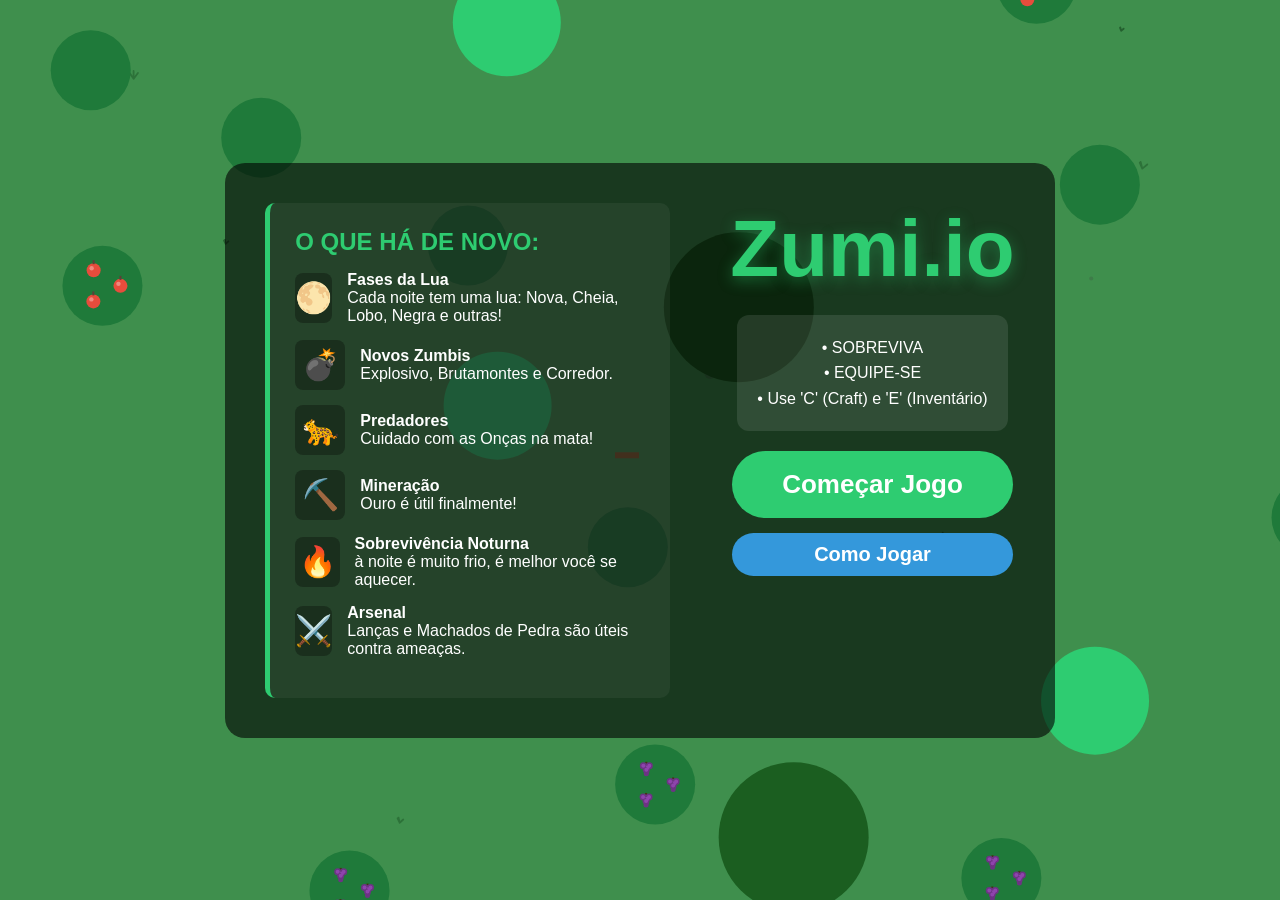
==== commit 113d75e5: "atualização das dez mil linhas" ====
--- a/index.html
+++ b/index.html
@@ -843,14 +843,28 @@
           }
 
          const centerX = canvas.width / 2;
-          const slotSize = 85; // Ajuste exato do mobile
-          const gap = 10;
-          const gridStartY = 85; // Ajuste exato do mobile
+          const Linv = getInvLayout();   // mesmo layout usado no desenho
+          const slotSize = Linv.S;
+          const gap = Linv.g;
+          const gridStartY = Linv.backY;
           const startX_M = centerX - (5 * (slotSize + gap)) / 2;
 
           let clicouSlot = false;
+
+          // Slots do Baú (se estiver aberto)
+          if (Linv.chestOn) {
+              for (let i = 0; i < 10; i++) {
+                  const cx = startX_M + (i % 5) * (slotSize + gap);
+                  const cy = Linv.chestY + Math.floor(i / 5) * (slotSize + gap);
+                  if (tx >= cx && tx <= cx + slotSize && ty >= cy && ty <= cy + slotSize) {
+                      handleChestSlotClick(i);
+                      clicouSlot = true;
+                      break;
+                  }
+              }
+          }
           // Slots da Mochila (7 ao 26)
-          for (let i = 0; i < 20; i++) {
+          for (let i = 0; i < 20 && !clicouSlot; i++) {
               let idx = i + 7;
               let sx = startX_M + (i % 5) * (slotSize + gap);
               let sy = gridStartY + Math.floor(i / 5) * (slotSize + gap);
@@ -969,6 +983,9 @@
               continue;
           }
       }
+
+      // 📦 Toque num baú próximo (sem estrutura na mão): abre o baú
+      if (tentarAbrirBau(tx + camX(), ty + camY())) continue;
 
       // Salva o momento e posição exata do toque
       touchBuildTap.startX = tx;
@@ -1382,7 +1399,7 @@
 // Como tem 2 colunas, só vão 8 itens grandes por vez no mobile!
 function getDisplayRecipes() {
     if (craftPage === 2) {
-        return ["base_marker", "cabin", "bed"]; // 🏕️ Página da Base
+        return ["base_marker", "cabin", "bed", "chest"]; // 🏕️ Página da Base
     }
     if (isMobile) {
         if (craftPage === 0) {
@@ -1447,6 +1464,8 @@
 
 // Variáveis para o sistema de "Arrastar" itens:
 player.draggingItem = null;
+player.draggingFromChest = null;        // baú de onde o item arrastado saiu (se veio de um baú)
+player.draggingSourceChestIndex = null; // slot do baú de origem
 player.draggingSourceIndex = null;
 
 // --- SISTEMA DE INVENTÁRIO EM GRADE ---
@@ -1811,7 +1830,7 @@
     if (id === "campfire") return 5;
     if (id === "wall_wood") return 20; // Empilha até 20 cercas por slot!
     if (id === "base_marker") return 5;
-    if (id === "cabin" || id === "bed") return 3;
+    if (id === "cabin" || id === "bed" || id === "chest") return 3;
     return 50;
 }
 
@@ -1830,6 +1849,7 @@
   base_marker: { name: "Localizador de Terreno", wood: 4, stone: 3, isPlaceable: true },
   cabin: { name: "Cabana de Abrigo", wood: 14, sticks: 8, feather: 8, isPlaceable: true },
   bed: { name: "Cama de Madeira", wood: 8, feather: 10, isPlaceable: true },
+  chest: { name: "Baú de Madeira", wood: 10, sticks: 4, isPlaceable: true },
   spear: { name: "Lança", wood: 4, sticks: 2, weaponIndex: 5 },
   torch: { name: "Tocha", wood: 2, stone: 2, sticks: 1, weaponIndex: 6 },
   fishing_rod: { name: "Vara de Pesca", wood: 5, sticks: 1, weaponIndex: 7 }, // weaponIndex 7 (Vara) 
@@ -1949,8 +1969,8 @@
 }
 
 // ===================== 🏕️ TRIO DE BASE: LOCALIZADOR + CABANA + CAMA =====================
-const ESTRUTURAS_BASE = ["base_marker", "cabin", "bed"];
-const ESTRUTURAS_ATRAVESSAVEIS = ["base_marker", "cabin", "bed"]; // o jogador e os bichos passam por cima (entrar na cabana!)
+const ESTRUTURAS_BASE = ["base_marker", "cabin", "bed", "chest"];
+const ESTRUTURAS_ATRAVESSAVEIS = ["base_marker", "cabin", "bed", "loot_bag"]; // o jogador e os bichos passam por cima (entrar na cabana!)
 const marcadoresBase = [];          // referências aos localizadores colocados (para o minimapa)
 let bedRespawnDisponivel = false;   // true enquanto a tela de morte com cama está aberta
 
@@ -2031,6 +2051,8 @@
         obj = { type: "base_marker", x, y, r: 14, hp: 100, maxHp: 100, alive: true, color: null, id };
     } else if (tipo === "cabin") {
         obj = { type: "cabin", x, y, r: 55, hp: 600, maxHp: 600, alive: true, id };
+    } else if (tipo === "chest") {
+        obj = { type: "chest", x, y, r: 24, hp: 400, maxHp: 400, alive: true, id, slots: new Array(10).fill(null) };
     } else {
         obj = { type: "bed", x, y, r: 26, hp: 250, maxHp: 250, alive: true, id };
     }
@@ -2043,6 +2065,8 @@
         corPicker.marker = obj;
     } else if (tipo === "cabin") {
         hintSystem.show("CABANA PRONTA! Dentro dela você se esconde dos zumbis e se aquece.", "tip");
+    } else if (tipo === "chest") {
+        hintSystem.show(isMobile ? "BAÚ PRONTO! Chegue perto e toque nele para abrir." : "BAÚ PRONTO! Chegue perto e clique nele para abrir.", "tip");
     } else {
         // Só existe uma cama ativa: a antiga é desmontada
         resources.forEach(r => {
@@ -2139,7 +2163,7 @@
         if (titulo) titulo.textContent = "VOCÊ MORREU!";
         if (btnCama) btnCama.style.display = "inline-block";
         if (btnNormal) btnNormal.textContent = "Recomeçar do zero";
-        if (msg) msg.innerHTML += "<br><br>🛏️ Sua cama ainda está de pé!<br><span style='font-size:20px;font-weight:normal;'>Volte para ela (Enter) ou recomece do zero.</span>";
+        if (msg) msg.innerHTML += "<br><br>🛏️ Sua cama ainda está de pé!<br><span style='font-size:20px;font-weight:normal;'>Volte para ela (Enter / botão X do controle) ou recomece do zero.</span>";
     } else {
         bedRespawnDisponivel = false;
         if (titulo) titulo.textContent = "GAME OVER";
@@ -2196,12 +2220,345 @@
 }
 // ===========================================================================
 
+// ===================== 📦 BAÚ DE ARMAZENAMENTO (CHEST) =====================
+let activeChest = null; // baú aberto no momento (null = nenhum)
+
+// Desenho do baú de madeira com fecho metálico (usado no mundo, no preview e nos ícones)
+function desenharBau(c) {
+    c.save();
+    c.translate(0, 2);
+    c.lineJoin = "round";
+    // corpo
+    c.fillStyle = "#8d5a2b";
+    c.fillRect(-22, -2, 44, 22);
+    // tampa arredondada
+    c.fillStyle = "#a8703a";
+    c.beginPath();
+    c.moveTo(-22, -2); c.lineTo(-22, -10);
+    c.quadraticCurveTo(0, -26, 22, -10);
+    c.lineTo(22, -2); c.closePath(); c.fill();
+    // tábuas
+    c.strokeStyle = "rgba(60,35,15,0.55)"; c.lineWidth = 1.5;
+    c.beginPath();
+    c.moveTo(-8, -2); c.lineTo(-8, 20);
+    c.moveTo(8, -2); c.lineTo(8, 20);
+    c.stroke();
+    // cintas metálicas
+    c.fillStyle = "#78909c";
+    c.fillRect(-18, -14, 5, 34);
+    c.fillRect(13, -14, 5, 34);
+    // contorno
+    c.strokeStyle = "#4e2c10"; c.lineWidth = 3;
+    c.beginPath();
+    c.moveTo(-22, 20); c.lineTo(-22, -10);
+    c.quadraticCurveTo(0, -26, 22, -10);
+    c.lineTo(22, 20); c.closePath(); c.stroke();
+    c.lineWidth = 2;
+    c.beginPath(); c.moveTo(-22, -2); c.lineTo(22, -2); c.stroke();
+    // fecho metálico
+    c.fillStyle = "#cfd8dc";
+    c.fillRect(-5, -7, 10, 12);
+    c.strokeStyle = "#455a64"; c.lineWidth = 1.5; c.strokeRect(-5, -7, 10, 12);
+    c.fillStyle = "#37474f";
+    c.beginPath(); c.arc(0, -1, 2, 0, Math.PI * 2); c.fill();
+    c.restore();
+}
+
+// Layout único da mochila (desenho + clique do PC + toque do mobile usam os mesmos números)
+function getInvLayout() {
+    if (!activeChest) {
+        const isWindowed = canvas.height < 750;
+        return { chestOn: false, S: 85, g: isMobile ? 10 : 15, backY: isMobile ? 85 : (isWindowed ? 115 : 155) };
+    }
+    // Com baú aberto: baú (2x5) em cima, mochila (4x5) embaixo, tudo cabendo acima da hotbar
+    const topo = 12;
+    const rotulos = 68; // título do baú + rótulo da mochila + espaços
+    const disponivel = canvas.height - 100 - topo;
+    let S = Math.floor((disponivel - rotulos) / 6.5);
+    S = Math.max(46, Math.min(85, S));
+    const g = Math.max(6, Math.round(S * 0.12));
+    const chestY = topo + 32;
+    const chestH = 2 * S + g;
+    return { chestOn: true, S, g, chestY, chestH, backLabelY: chestY + chestH + 22, backY: chestY + chestH + 36 };
+}
+
+function acharBauNoPonto(wx, wy) {
+    const perto = SpatialGrid.getNearby(wx, wy);
+    for (let i = 0; i < perto.length; i++) {
+        const r = perto[i];
+        if ((r.type === "chest" || r.type === "loot_bag") && r.alive && Math.hypot(wx - r.x, wy - r.y) <= r.r + 16) return r;
+    }
+    return null;
+}
+
+// Clique/toque no baú: abre se o jogador estiver a menos de 80px (e sem estrutura na mão para colocar)
+function tentarAbrirBau(wx, wy) {
+    if (placingStructure || craftingOpen || inventoryOpen || player.dead) return false;
+    const bau = acharBauNoPonto(wx, wy);
+    if (!bau) return false;
+    if (Math.hypot(player.x - bau.x, player.y - bau.y) >= 80) {
+        hintSystem.show("CHEGUE MAIS PERTO DO BAÚ!", "alert");
+        tocarSom(SONS.erro);
+        return true;
+    }
+    activeChest = bau;
+    inventoryOpen = true;
+    craftingOpen = false;
+    fecharAtaques();
+    tocarSom(SONS.selecionar);
+    return true;
+}
+
+// Mesmo sistema de arrastar/soltar da mochila (player.draggingItem), agora nos slots 0..9 do baú
+function handleChestSlotClick(slotIndex) {
+    const bau = activeChest;
+    if (!bau || !bau.alive) return;
+
+    // 1. MÃO VAZIA: pega o item do baú
+    if (player.draggingItem === null) {
+        if (bau.slots[slotIndex] !== null) {
+            player.draggingItem = bau.slots[slotIndex];
+            player.draggingSourceIndex = null;
+            player.draggingFromChest = bau;
+            player.draggingSourceChestIndex = slotIndex;
+            bau.slots[slotIndex] = null;
+            tocarSom(SONS.selecionar);
+        }
+        return;
+    }
+
+    // 2. MÃO COM ITEM: solta, empilha ou troca
+    const itemNaMao = player.draggingItem;
+    const itemNoSlot = bau.slots[slotIndex];
+    const maxStack = getLimiteItem(itemNaMao.id);
+
+    if (itemNoSlot === null) {
+        bau.slots[slotIndex] = itemNaMao;
+        player.draggingItem = null;
+        player.draggingSourceIndex = null;
+        player.draggingFromChest = null;
+    } else if (itemNoSlot.id === itemNaMao.id && maxStack > 1) {
+        const espaco = maxStack - itemNoSlot.count;
+        const transferir = Math.min(espaco, itemNaMao.count);
+        itemNoSlot.count += transferir;
+        itemNaMao.count -= transferir;
+        if (itemNaMao.count <= 0) {
+            player.draggingItem = null;
+            player.draggingSourceIndex = null;
+            player.draggingFromChest = null;
+        }
+    } else {
+        // Troca (swap): o item do baú vai para a mão
+        bau.slots[slotIndex] = itemNaMao;
+        player.draggingItem = itemNoSlot;
+        player.draggingSourceIndex = null;
+        player.draggingFromChest = bau;
+        player.draggingSourceChestIndex = slotIndex;
+    }
+    tocarSom(SONS.selecionar);
+
+    // Se a mão veio da hotbar, atualiza a arma equipada
+    const itemAtivo = player.slots[activeSlot];
+    player.weapon = getWeaponIndexFromKey(itemAtivo ? itemAtivo.id : "hand");
+}
+
+function desenharCaixaSlotBau(x, y, size, i) {
+    const bau = activeChest;
+    let item = bau.slots[i];
+    const isSelected = (player.draggingFromChest === bau && player.draggingSourceChestIndex === i);
+    if (isSelected && !item && player.draggingItem) item = player.draggingItem;
+
+    const hover = mouse.x > x && mouse.x < x + size && mouse.y > y && mouse.y < y + size;
+
+    ctx.save();
+    ctx.fillStyle = hover ? "rgba(255, 220, 160, 0.20)" : "rgba(255, 220, 160, 0.09)";
+    ctx.strokeStyle = "rgba(224, 184, 114, 0.55)";
+    ctx.lineWidth = 2;
+    ctx.beginPath();
+    ctx.roundRect(x, y, size, size, 12);
+    ctx.fill();
+    ctx.stroke();
+
+    if (item) {
+        if (isSelected) ctx.globalAlpha = 0.35;
+        drawItemPreview(ctx, x + size / 2, y + size / 2, item.id, 1.1);
+        ctx.globalAlpha = 1.0;
+        if (item.count > 1) {
+            ctx.fillStyle = isSelected ? "rgba(255,255,255,0.4)" : "white";
+            ctx.font = "bold 14px Arial";
+            ctx.textAlign = "right";
+            ctx.fillText(item.count, x + size - 10, y + size - 10);
+        }
+    }
+    ctx.restore();
+}
+
+// Parte do desenho da mochila: o painel do baú (título + 10 slots em 2 linhas de 5)
+function desenharPainelBau(L, startX_M, centerX) {
+    const S = L.S, g = L.g;
+    const larguraGrade = 5 * (S + g) - g;
+    const px = centerX - (5 * (S + g)) / 2 - 14;
+    const pw = larguraGrade + 28;
+
+    ctx.save();
+    ctx.fillStyle = "rgba(70, 45, 20, 0.45)";
+    ctx.strokeStyle = "#c8a165";
+    ctx.lineWidth = 2.5;
+    ctx.beginPath();
+    ctx.roundRect(px, L.chestY - 34, pw, L.chestH + 46, 14);
+    ctx.fill();
+    ctx.stroke();
+
+    ctx.textAlign = "center";
+    ctx.fillStyle = "#e0b872";
+    ctx.font = "bold 22px 'Arial Black', Arial";
+    ctx.fillText(activeChest.type === "loot_bag" ? "ITENS CAÍDOS" : "BAÚ DE MADEIRA", centerX, L.chestY - 10);
+
+    for (let i = 0; i < 10; i++) {
+        const x = startX_M + (i % 5) * (S + g);
+        const y = L.chestY + Math.floor(i / 5) * (S + g);
+        desenharCaixaSlotBau(x, y, S, i);
+    }
+
+    ctx.fillStyle = "#2ecc71";
+    ctx.font = "bold 18px 'Arial Black', Arial";
+    ctx.fillText("MOCHILA", centerX, L.backLabelY);
+    ctx.restore();
+}
+// ===========================================================================
+
+// ===================== 🎒 SACOLA DE ITENS CAÍDOS + 🎮 CURSOR DO CONTROLE =====================
+// Quando um baú com itens é destruído, o conteúdo cai numa sacola no chão.
+// A sacola abre com o mesmo painel do baú (clique/toque a menos de 80px) e some quando esvazia.
+function criarSacolaDeItens(x, y, slots) {
+    const id = Date.now() * 1000 + Math.floor(Math.random() * 1000);
+    const copia = new Array(10).fill(null);
+    for (let i = 0; i < 10; i++) copia[i] = (slots && slots[i]) ? { id: slots[i].id, count: slots[i].count } : null;
+    const bag = { type: "loot_bag", x, y, r: 18, hp: 1, maxHp: 1, alive: true, id, slots: copia };
+    resources.push(bag);
+    SpatialGrid.insertStatic(bag);
+    return bag;
+}
+
+function removerSacola(bag) {
+    if (!bag || !bag.alive) return;
+    bag.alive = false;
+    bag.destroyedFx = true;
+    SpatialGrid.removeStatic(bag);
+    createParticles(bag.x, bag.y, "#bcaaa4", 6, 0.9);
+}
+
+function desenharSacola(c) {
+    c.save();
+    c.lineJoin = "round";
+    c.fillStyle = "#a1887f";
+    c.beginPath(); c.ellipse(0, 4, 17, 15, 0, 0, Math.PI * 2); c.fill();
+    c.strokeStyle = "#5d4037"; c.lineWidth = 2.5; c.stroke();
+    // pescoço amarrado
+    c.fillStyle = "#8d6e63";
+    c.beginPath(); c.moveTo(-7, -8); c.lineTo(7, -8); c.lineTo(5, -14); c.lineTo(-5, -14); c.closePath(); c.fill();
+    c.stroke();
+    c.strokeStyle = "#f1c40f"; c.lineWidth = 2.5;
+    c.beginPath(); c.moveTo(-7, -9); c.lineTo(7, -9); c.stroke();
+    // remendo
+    c.fillStyle = "rgba(255,255,255,0.18)";
+    c.fillRect(-6, 2, 12, 8);
+    c.restore();
+}
+
+// Baú/sacola mais próximo (para o controle abrir sem mouse)
+function bauMaisProximo() {
+    const perto = SpatialGrid.getNearby(player.x, player.y);
+    let melhor = null, menor = 80;
+    for (let i = 0; i < perto.length; i++) {
+        const r = perto[i];
+        if ((r.type === "chest" || r.type === "loot_bag") && r.alive) {
+            const dd = Math.hypot(player.x - r.x, player.y - r.y);
+            if (dd < menor) { menor = dd; melhor = r; }
+        }
+    }
+    return melhor;
+}
+
+// 🎮 Navegação da mochila/baú com o controle: D-Pad move, X pega/solta, Círculo fecha
+const gpCursor = { row: 0, col: 0, pronto: false };
+
+function gpLinhasInventario() {
+    const rows = [];
+    if (activeChest) { rows.push({ reg: "chest", base: 0, n: 5 }); rows.push({ reg: "chest", base: 5, n: 5 }); }
+    for (let r = 0; r < 4; r++) rows.push({ reg: "back", base: 7 + r * 5, n: 5 });
+    rows.push({ reg: "hot", base: 0, n: 7 });
+    return rows;
+}
+
+function atualizarCursorGamepad() {
+    if (!gpState || !inventoryOpen) { gpCursor.pronto = false; return; }
+    const rows = gpLinhasInventario();
+    if (!gpCursor.pronto) { gpCursor.row = 0; gpCursor.col = 0; gpCursor.pronto = true; }
+    gpCursor.row = Math.min(gpCursor.row, rows.length - 1);
+
+    if (gpState.cima) gpCursor.row = Math.max(0, gpCursor.row - 1);
+    if (gpState.baixo) gpCursor.row = Math.min(rows.length - 1, gpCursor.row + 1);
+    const lin = rows[gpCursor.row];
+    if (gpState.esquerda) gpCursor.col = Math.max(0, gpCursor.col - 1);
+    if (gpState.direita) gpCursor.col = Math.min(lin.n - 1, gpCursor.col + 1);
+    gpCursor.col = Math.min(gpCursor.col, lin.n - 1);
+
+    if (gpState.confirmar) {
+        const slot = lin.base + gpCursor.col;
+        if (lin.reg === "chest") handleChestSlotClick(slot);
+        else handleSlotMovement(slot);
+    }
+    if (gpState.voltar) {
+        fecharInventario();
+        tocarSom(SONS.selecionar);
+    }
+}
+
+function drawCursorGamepad() {
+    if (!gpState || !inventoryOpen || !gpCursor.pronto) return;
+    const rows = gpLinhasInventario();
+    const lin = rows[Math.min(gpCursor.row, rows.length - 1)];
+    const L = getInvLayout();
+    const S = L.S, g = L.g;
+    const startX_M = canvas.width / 2 - (5 * (S + g)) / 2;
+    let x, y, s;
+    if (lin.reg === "hot") {
+        const hs = 70, hg = 12, tw = (7 * hs) + (6 * hg);
+        s = hs;
+        x = (canvas.width - tw) / 2 + gpCursor.col * (hs + hg);
+        y = canvas.height - 95;
+    } else {
+        s = S;
+        x = startX_M + gpCursor.col * (S + g);
+        if (lin.reg === "chest") {
+            y = L.chestY + gpCursor.row * (S + g);
+        } else {
+            y = L.backY + (gpCursor.row - (L.chestOn ? 2 : 0)) * (S + g);
+        }
+    }
+    ctx.save();
+    ctx.strokeStyle = "#f1c40f";
+    ctx.lineWidth = 4;
+    ctx.shadowColor = "#f1c40f";
+    ctx.shadowBlur = 10;
+    ctx.beginPath(); ctx.roundRect(x - 3, y - 3, s + 6, s + 6, 14); ctx.stroke();
+    ctx.shadowBlur = 0;
+    ctx.fillStyle = "rgba(255,255,255,0.85)";
+    ctx.font = "bold 14px Arial";
+    ctx.textAlign = "center";
+    ctx.fillText("D-Pad: mover   X: pegar/soltar   O: fechar", canvas.width / 2, canvas.height - 108);
+    ctx.restore();
+}
+// ===========================================================================
+
 // 🧱 Destrói cerca/fogueira com feedback visual/sonoro e tira da SpatialGrid
 function destruirEstrutura(res) {
   if (!res || res.destroyedFx) return;
   res.destroyedFx = true;
   res.alive = false;
   SpatialGrid.removeStatic(res);
+  if (res.type === "chest" && res.slots && res.slots.some(s => s)) criarSacolaDeItens(res.x, res.y, res.slots); // 🎒 itens caem no chão
   createParticles(res.x, res.y, res.type === "campfire" ? "#e67e22" : "#8d6e63", 14, 1.6);
   createParticles(res.x, res.y, "#5d4037", 10, 1.2);
   if (res.type === "campfire") createParticles(res.x, res.y, "#9e9e9e", 8, 0.8); // cinzas
@@ -2212,7 +2569,7 @@
       tocarSom(SONS.quebra_estrutura);
     }
     if (dp < 500) {
-      hintSystem.show(({ campfire: "Sua fogueira foi destruída!", cabin: "Sua cabana foi destruída!", bed: "Sua cama foi destruída!" })[res.type] || "Uma cerca foi destruída!", "alert");
+      hintSystem.show(({ campfire: "Sua fogueira foi destruída!", cabin: "Sua cabana foi destruída!", bed: "Sua cama foi destruída!", chest: (res.slots && res.slots.some(s => s)) ? "Seu baú foi destruído! Os itens caíram no chão." : "Seu baú foi destruído!" })[res.type] || "Uma cerca foi destruída!", "alert");
     }
   }
 }
@@ -2259,7 +2616,7 @@
     }
   });
   resources.forEach(res => {
-    if (!res.alive || (res.type !== "wall_wood" && res.type !== "campfire" && res.type !== "cabin" && res.type !== "bed")) return;
+    if (!res.alive || (res.type !== "wall_wood" && res.type !== "campfire" && res.type !== "cabin" && res.type !== "bed" && res.type !== "chest")) return;
     if (Math.abs(res.x - z.x) > R || Math.abs(res.y - z.y) > R) return;
     const dr = Math.hypot(res.x - z.x, res.y - z.y);
     if (dr < R) {
@@ -3305,6 +3662,12 @@
         moveX, moveY, aimX, aimY,
         atacar: botoes[7] || botoes[0],   // R2/RT (gatilho) ou X/Cross
         abrirMochila: apertouAgora(3),    // Triângulo/Y
+        cima: apertouAgora(12),           // D-Pad (navegação da mochila/baú)
+        baixo: apertouAgora(13),
+        esquerda: apertouAgora(14),
+        direita: apertouAgora(15),
+        confirmar: apertouAgora(0),       // X/Cross/A: pegar/soltar item (e voltar à cama na tela de morte)
+        voltar: apertouAgora(1),          // Círculo/B: fecha a mochila
         abrirCrafting: apertouAgora(9),   // Options/Start
         slotAnterior: apertouAgora(4),    // L1/LB
         proximoSlot: apertouAgora(5)      // R1/RB
@@ -3618,13 +3981,26 @@
     }
 
     if (inventoryOpen) {
-        const slotSize = 85;
-        const gap = 15;
+        const Linv = getInvLayout();   // mesmo layout usado no desenho
+        const slotSize = Linv.S;
+        const gap = Linv.g;
         const centerX = canvas.width / 2;
-        const gridStartY = (canvas.height < 750) ? 115 : 155; // <- EXATAMENTE IGUAL AO DESENHO!
+        const gridStartY = Linv.backY;
+
+        // 0. Detectar cliques nos slots do Baú (se estiver aberto)
+        const startX_M = centerX - (5 * (slotSize + gap)) / 2;
+        if (Linv.chestOn) {
+            for (let i = 0; i < 10; i++) {
+                const cx = startX_M + (i % 5) * (slotSize + gap);
+                const cy = Linv.chestY + Math.floor(i / 5) * (slotSize + gap);
+                if (mx >= cx && mx <= cx + slotSize && my >= cy && my <= cy + slotSize) {
+                    handleChestSlotClick(i);
+                    return;
+                }
+            }
+        }
 
         // 1. Detectar cliques na Mochila (Grid 4x5)
-        const startX_M = centerX - (5 * (slotSize + gap)) / 2;
         for (let i = 0; i < 20; i++) {
             let idx = i + 7;
             let x = startX_M + (i % 5) * (slotSize + gap);
@@ -3651,6 +4027,9 @@
         return; 
     }
     
+    // 📦 Clique num baú próximo (sem estrutura na mão): abre o baú
+    if (tentarAbrirBau(mx + camX(), my + camY())) return;
+
     // 1. Lógica de colocar fogueira no chão:
     const temFogueira = player.slots.some(s => s && s.id === "campfire");
 // COLOCAÇÃO UNIVERSAL DE CONSTRUÇÕES NO PC COM BLOQUEIO DE ÁGUA E ENCAIXE
@@ -3794,18 +4173,21 @@
     
     // --- LÓGICA DE TAMANHO DINÂMICO (PC vs MOBILE) ---
     const isWindowed = canvas.height < 750;
-    const slotSize = 85;
-    const gap = isMobile ? 10 : 15;
-    const gridStartY = isMobile ? 85 : (isWindowed ? 115 : 155);
+    const L = getInvLayout(); // com baú aberto o layout muda (baú em cima, mochila embaixo)
+    const slotSize = L.S;
+    const gap = L.g;
+    const gridStartY = L.backY;
 
     // TÍTULO
-    ctx.textAlign = "center";
-    ctx.fillStyle = "#2ecc71";
-    ctx.font = isMobile ? "bold 40px 'Arial Black'" : "bold 56px 'Arial Black'";
-    ctx.shadowBlur = 15;
-    ctx.shadowColor = "#2ecc71";
-    ctx.fillText("MOCHILA", centerX, isMobile ? 55 : (isWindowed ? 68 : 85));
-    ctx.shadowBlur = 0;
+    if (!L.chestOn) {
+        ctx.textAlign = "center";
+        ctx.fillStyle = "#2ecc71";
+        ctx.font = isMobile ? "bold 40px 'Arial Black'" : "bold 56px 'Arial Black'";
+        ctx.shadowBlur = 15;
+        ctx.shadowColor = "#2ecc71";
+        ctx.fillText("MOCHILA", centerX, isMobile ? 55 : (isWindowed ? 68 : 85));
+        ctx.shadowBlur = 0;
+    }
 
     // Grade da Mochila (4x5 - Slots 7 ao 26)
     const startX_M = centerX - (5 * (slotSize + gap)) / 2;
@@ -3815,6 +4197,9 @@
         let y = gridStartY + Math.floor(i / 5) * (slotSize + gap);
         desenharCaixaSlot(x, y, slotSize, idx);
     }
+
+    // 📦 Painel do baú (10 slots em 2 linhas de 5)
+    if (L.chestOn) desenharPainelBau(L, startX_M, centerX);
 
     // Item sendo arrastado flutuando no mouse (SÓ APARECE NO PC)
     if (player.draggingItem && !isMobile) {
@@ -3847,6 +4232,7 @@
             base_marker: "Localizador de Terreno. Marca sua base no minimapa com a cor que você escolher.",
             cabin: "Cabana de Abrigo (600 HP). Dentro dela você se esconde dos zumbis e da onça e se aquece do frio e da chuva.",
             bed: "Cama de Madeira. Se você morrer, poderá renascer nela com 50% de vida e fome.",
+            chest: "Baú de Madeira (400 HP). Guarda até 10 slots de itens. Chegue perto e clique/toque nele para abrir.",
             torch: "Tocha de fogo. Ilumina e aquece. Aperte 'F' para equipar no corpo e liberar as mãos.",
             spear: "Lança pontiaguda. Alcance longo excelente para manter distância dos zumbis.",
             spear_stone: "Lança de Pedra reforçada. Mais dano e resistência contra feras.",
@@ -3886,6 +4272,14 @@
             }
         }
 
+        if (L.chestOn) {
+            for (let ci = 0; ci < 10; ci++) {
+                const cx = startX_M + (ci % 5) * (slotSize + gap);
+                const cy = L.chestY + Math.floor(ci / 5) * (slotSize + gap);
+                if (mouse.x >= cx && mouse.x <= cx + slotSize && mouse.y >= cy && mouse.y <= cy + slotSize) itemHover = activeChest.slots[ci];
+            }
+        }
+
         if (itemHover && descricoes[itemHover.id]) {
             const txt = descricoes[itemHover.id];
             ctx.font = "bold 13px Arial";
@@ -3911,6 +4305,7 @@
             wrapText(ctx, txt, boxX + 12, boxY + 36, 265, 14);
         }
     }
+    drawCursorGamepad();
     ctx.restore();
 }
 
@@ -4396,10 +4791,18 @@
 
     // 🎮 CONTROLE (PC/PS4) - NOVO: lê o estado do controle uma vez por frame
     gpState = lerGamepad();
+    // 🛏️ Tela de morte com cama: botão X do controle volta para a cama
+    if (gpState && player.dead && bedRespawnDisponivel && gpState.confirmar) renascerNaCama();
     if (gpState && isGameStarted && !player.dead) {
         if (gpState.abrirMochila) {
-            inventoryOpen = !inventoryOpen;
-            if (inventoryOpen) craftingOpen = false;
+            if (inventoryOpen) {
+                fecharInventario(); // devolve item arrastado e fecha o baú junto
+            } else {
+                inventoryOpen = true;
+                craftingOpen = false;
+                const bauPerto = placingStructure ? null : bauMaisProximo(); // 📦 perto de um baú, o Triângulo abre ele
+                if (bauPerto) activeChest = bauPerto;
+            }
             tocarSom(SONS.selecionar);
         }
         if (gpState.abrirCrafting) {
@@ -4458,7 +4861,7 @@
     if (passouUmSegundo && isGameStarted && !player.dead) worldTime++;
     // 🧹 Cercas/fogueiras destruídas saem da lista (já foram tiradas da SpatialGrid)
     if (passouUmSegundo) {
-        resources = resources.filter(r => r.alive || (r.type !== "wall_wood" && r.type !== "campfire" && !ESTRUTURAS_BASE.includes(r.type)));
+        resources = resources.filter(r => r.alive || (r.type !== "wall_wood" && r.type !== "campfire" && r.type !== "loot_bag" && !ESTRUTURAS_BASE.includes(r.type)));
     }
 if (isGameStarted && !player.dead) {
     if (!isDay && musicaAtiva !== "night" && !transicionandoMusica) {
@@ -4504,6 +4907,25 @@
     }};
 // 🔒 Trava a simulação fora de partida (menu) ou após a morte: nada de dano/IA/entidades rodando à toa
 if (!isGameStarted || player.dead) return;
+
+// 📦 Baú aberto: fecha sozinho se você se afastar, se ele for destruído ou se a mochila fechar
+if (activeChest) {
+    const distBau = Math.hypot(player.x - activeChest.x, player.y - activeChest.y);
+    if (!activeChest.alive || distBau > 110) {
+        devolverItemArrastado();
+        activeChest = null;
+        inventoryOpen = false;
+    } else if (!inventoryOpen) {
+        devolverItemArrastado();
+        activeChest = null;
+    } else if (activeChest.type === "loot_bag" && player.draggingItem === null && activeChest.slots.every(s => s === null)) {
+        // 🎒 Sacola esvaziada: some e fecha o painel
+        removerSacola(activeChest);
+        activeChest = null;
+        inventoryOpen = false;
+    }
+}
+atualizarCursorGamepad(); // 🎮 navegação da mochila/baú com o controle
 player.hidden = false;
 for (let i = 0; i < bushes.length; i++) {
   const b = bushes[i];
@@ -4794,7 +5216,7 @@
         const perto = SpatialGrid.getNearby(px, py);
         for (const r of perto) {
             if (!r.alive) continue;
-            const ehObstaculo = r.type === "tree" || r.type === "palm" || r.type === "stone" || r.type === "gold" || r.type === "wall_wood" || r.type === "campfire";
+            const ehObstaculo = r.type === "tree" || r.type === "palm" || r.type === "stone" || r.type === "gold" || r.type === "wall_wood" || r.type === "campfire" || r.type === "chest";
             if (ehObstaculo && Math.hypot(px - r.x, py - r.y) < (r.r || 20)) {
                 return false;
             }
@@ -4847,7 +5269,7 @@
   // Se for sabotador e o jogador não estiver colado nele, procura cerca ou fogueira próxima:
   if (z.isSaboteur && dist > 110) {
       const estruturasPerto = SpatialGrid.getNearby(z.x, z.y);
-      const alvoEstrutura = estruturasPerto.find(r => r.alive && (r.type === "wall_wood" || r.type === "campfire" || r.type === "cabin" || r.type === "bed"));
+      const alvoEstrutura = estruturasPerto.find(r => r.alive && (r.type === "wall_wood" || r.type === "campfire" || r.type === "cabin" || r.type === "bed" || r.type === "chest"));
       if (alvoEstrutura) {
           alvoX = alvoEstrutura.x;
           alvoY = alvoEstrutura.y;
@@ -4953,7 +5375,7 @@
           z.y += Math.sin(angleCol) * overlap;
 
           // Ataca cercas e fogueiras bloqueando o caminho
-          if ((res.type === "wall_wood" || res.type === "campfire") && z.atkCooldown <= 0) {
+          if ((res.type === "wall_wood" || res.type === "campfire" || res.type === "chest") && z.atkCooldown <= 0) {
               if (dist > 70) {
                   z.attackProgress = 1.0;
                   z.atkCooldown = 55;
@@ -5771,7 +6193,7 @@
 }
 
 // --- 3. SISTEMA DE ATAQUE UNIFICADO ---
-const tentandoAtacar = (!isMobile && mouse.down) || (isMobile && touchAttack) || (gpState && gpState.atacar);
+const tentandoAtacar = (!isMobile && mouse.down) || (isMobile && touchAttack) || (gpState && gpState.atacar && !inventoryOpen && !craftingOpen);
 
 // --- DISPARO DO ARCO COM FLECHAS DA MOCHILA ---
 const totalFlechas = contarFlechas(); // Sincroniza em tempo real!
@@ -6634,6 +7056,9 @@
         ctx.strokeRect(-18, -8, 36, 6);
         ctx.strokeRect(-18, 2, 36, 6);
     }
+    else if (key === "chest") {
+        ctx.save(); ctx.scale(0.95, 0.95); desenharBau(ctx); ctx.restore();
+    }
     else if (key === "base_marker") {
         ctx.save(); ctx.scale(0.8, 0.8); ctx.translate(-6, 0); desenharMarcadorBase(ctx, "#2ecc71"); ctx.restore();
     }
@@ -6778,8 +7203,20 @@
 }
 function devolverItemArrastado() {
     if (player.draggingItem !== null) {
+        // 📦 Item que veio de um baú volta para o baú (slot de origem, ou qualquer slot livre dele)
+        if (player.draggingFromChest && player.draggingFromChest.alive) {
+            const bauOrigem = player.draggingFromChest;
+            const iOrigem = player.draggingSourceChestIndex;
+            if (iOrigem !== null && bauOrigem.slots[iOrigem] === null) {
+                bauOrigem.slots[iOrigem] = player.draggingItem;
+            } else {
+                const livre = bauOrigem.slots.indexOf(null);
+                if (livre !== -1) bauOrigem.slots[livre] = player.draggingItem;
+                else adicionarAoInventario(player.draggingItem.id, player.draggingItem.count);
+            }
+        }
         // Se o slot de onde saiu estiver livre, devolve para ele:
-        if (player.draggingSourceIndex !== null && player.slots[player.draggingSourceIndex] === null) {
+        else if (player.draggingSourceIndex !== null && player.slots[player.draggingSourceIndex] === null) {
             player.slots[player.draggingSourceIndex] = player.draggingItem;
         } else {
             // Se o slot foi ocupado por uma troca, guarda no primeiro slot livre da mochila:
@@ -6787,10 +7224,13 @@
         }
         player.draggingItem = null;
         player.draggingSourceIndex = null;
+        player.draggingFromChest = null;
+        player.draggingSourceChestIndex = null;
     }
 }
 
 function handleSlotMovement(index) {
+    player.draggingFromChest = null; // qualquer interação com a mochila/hotbar encerra a "origem baú"
     // 1. MÃO ESTÁ VAZIA: pega o item do slot
     if (player.draggingItem === null) {
         if (player.slots[index] !== null) {
@@ -6846,6 +7286,7 @@
         devolverItemArrastado(); // Devolve o item pro slot antes de fechar!
         inventoryOpen = false;
     }
+    activeChest = null; // 📦 fechar a mochila (botão FECHAR ou tecla E) também fecha o baú
 }
 function drawExplosoes() {
     for (let i = 0; i < explosions.length; i++) {
@@ -7960,6 +8401,44 @@
         ctx.restore();
     }
 
+    // 📦 DESENHO DO BAÚ
+    if (res.type === "chest") {
+        ctx.save();
+        ctx.translate(rx, ry);
+        desenharBau(ctx);
+
+        if (res.hp < res.maxHp) {
+            const barW = 44, barH = 5, barY = -34;
+            ctx.fillStyle = "rgba(0, 0, 0, 0.6)";
+            ctx.fillRect(-barW / 2, barY, barW, barH);
+            ctx.fillStyle = "#2ecc71";
+            ctx.fillRect(-barW / 2, barY, (res.hp / res.maxHp) * barW, barH);
+        }
+
+        // Aviso "abrir" quando o jogador está perto o bastante
+        if (!inventoryOpen && !placingStructure && Math.hypot(player.x - res.x, player.y - res.y) < 80) {
+            ctx.fillStyle = "#ffffff";
+            ctx.font = "bold 12px Arial";
+            ctx.textAlign = "center";
+            ctx.fillText(isMobile ? "TOQUE" : "CLIQUE", 0, -40);
+        }
+        ctx.restore();
+    }
+
+    // 🎒 DESENHO DA SACOLA DE ITENS CAÍDOS
+    if (res.type === "loot_bag") {
+        ctx.save();
+        ctx.translate(rx, ry);
+        desenharSacola(ctx);
+        if (!inventoryOpen && !placingStructure && Math.hypot(player.x - res.x, player.y - res.y) < 80) {
+            ctx.fillStyle = "#ffffff";
+            ctx.font = "bold 12px Arial";
+            ctx.textAlign = "center";
+            ctx.fillText(isMobile ? "TOQUE" : "CLIQUE", 0, -24);
+        }
+        ctx.restore();
+    }
+
     // 🌱 DESENHO DA PLANTAÇÃO (Enxada) - NOVO
     if (res.type === "plantacao") {
         ctx.save();
@@ -8143,6 +8622,7 @@
           ctx.translate(ghostX, ghostY);
           if (placingStructure === "base_marker") desenharMarcadorBase(ctx, "#bdc3c7");
           else if (placingStructure === "cabin") desenharCabana(ctx);
+          else if (placingStructure === "chest") desenharBau(ctx);
           else desenharCama(ctx);
           ctx.restore();
       }
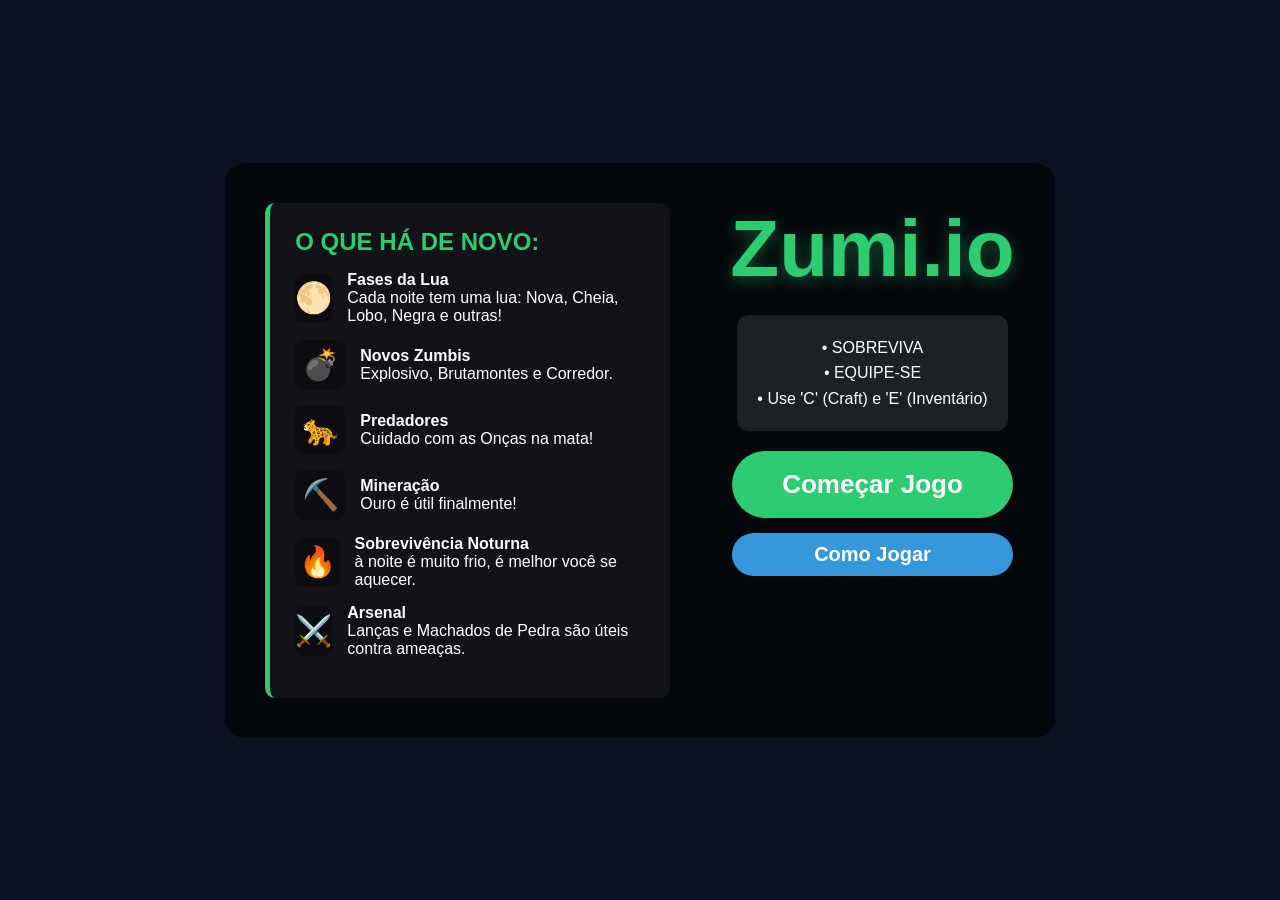
==== commit 0d76ba5c: "Add files via upload" ====
--- a/index.html
+++ b/index.html
@@ -1,10001 +1,108 @@
-<!DOCTYPE html>
-<html lang="pt-BR">
-<head>
-<meta charset="UTF-8">
-<meta name="viewport" content="width=device-width, initial-scale=1.0, maximum-scale=1.0, user-scalable=no, viewport-fit=cover">
-<title>Zumi.io</title>
-<link rel="icon" href="data:image/svg+xml,<svg xmlns=%22http://www.w3.org/2000/svg%22 viewBox=%220 0 100 100%22><text y=%22.9em%22 font-size=%2290%22>🧟</text></svg>">
-<style>
-@media (max-height: 550px) {
-  #configPanel {
-    padding: 10px !important;
-    overflow-y: auto !important; /* Permite rolar se a tela for muito pequena */
-  }
-  #configPanel h2 {
-    font-size: 24px !important;
-    margin-bottom: 10px !important;
-  }
-  #configPanel > div {
-    padding: 15px 20px !important;
-    gap: 12px !important;
-    max-width: 400px !important;
-  }
-  #configPanel label {
-    font-size: 14px !important;
-  }
-  #configPanel select {
-    padding: 8px !important;
-    font-size: 14px !important;
-  }
-  #closeConfigBtn {
-    margin-top: 15px !important;
-    padding: 10px 35px !important;
-    font-size: 17px !important;
-  }
-}
-html,body{
-  margin:0; width:100%; height:100%;
-  overflow:hidden; background:#0b1220;
-  font-family:'Segoe UI', Arial, sans-serif;
-  touch-action: none;
-}
-
-canvas{display:block;}
-
-/* AJUSTE DO OVERLAY PARA FICAR LADO A LADO */
-#overlay, #gameOver {
- position:fixed; inset:0; background:rgba(0,0,0,0);
-  color:white; display:flex; 
-  justify-content:center; align-items:center; 
-  flex-direction:row; /* Mudamos para linha para ter a esquerda e direita */
-  gap: 60px; /* Espaço entre as novidades e o título */
-  z-index:10; text-align:center; padding: 20px;
-}
-
-
-#gameOver { 
-  display: none; 
-  position: fixed; 
-  inset: 0; 
-  background: rgba(139, 0, 0, 0.95); 
-  color: white;
-  flex-direction: column; 
-  justify-content: center; 
-  align-items: center;
-  z-index: 999; /* Valor bem alto para ficar na frente do menu inicial */
-  text-align: center;
-}
-
-#container-central {
-  display: flex;
-  flex-direction: row; /* Mantém os painéis lado a lado */
-  gap: 60px;
-  /* O "escurinho" transparente: */
-  background: rgba(0, 0, 0, 0.6); 
-  padding: 40px;
-  border-radius: 20px;
-  /* Isso garante que ele não tente ocupar a tela toda */
-  max-width: 90vw; 
-}
-/* PAINEL DE NOVIDADES (ESQUERDA) */
-#news-panel {
-  text-align: left;
-  background: rgba(255,255,255,0.05);
-  padding: 25px;
-  border-left: 5px solid #2ecc71;
-  border-radius: 10px;
-  max-width: 350px;
-}
-.news-title { color: #2ecc71; font-size: 24px; margin-bottom: 15px; font-weight: bold; }
-.news-item { display: flex; align-items: center; gap: 15px; margin-bottom: 15px; font-size: 16px; }
-.icon-box { 
-  font-size: 30px; background: rgba(0,0,0,0.3); 
-  width: 50px; height: 50px; display: flex; 
-  justify-content: center; align-items: center; border-radius: 8px;
-}
-
-/* PAINEL PRINCIPAL (DIREITA) */
-#main-panel { display: flex; flex-direction: column; align-items: center; }
-
-#instructions{
-  background: rgba(255,255,255,0.1);
-  padding: 20px; border-radius: 12px;
-  margin: 20px 0; font-size: 16px;
-  line-height: 1.6; max-width: 400px;
-}
-
-h1{ font-size: 80px; margin: 0; color: #2ecc71; text-shadow: 0 4px 15px rgba(46,204,113,0.4); }
-
-button{
-  padding: 18px 50px; font-size: 26px; cursor: pointer;
-  border: none; border-radius: 50px;
-  background: #2ecc71; color: white;
-  transition: 0.2s; font-weight: bold;
-}
-button:hover{ transform: scale(1.1); background: #27ae60; box-shadow: 0 0 20px #2ecc71; }
-/* 📱 ATIVA APENAS NO CELULAR (NÃO ALTERA NADA NO PC) */
-@media (max-width: 900px), (max-height: 550px) {
-  #container-central {
-    flex-direction: column !important;
-    gap: 12px !important;
-    padding: 15px 20px !important;
-    background: rgba(0, 0, 0, 0.35) !important; /* Translúcido no celular para ver o mapa se movendo */
-    max-height: 90vh;
-  }
-  #news-panel {
-    display: none !important; /* Esconde novidades no celular para não cobrir o jogo */
-  }
-  h1 {
-    font-size: 40px !important;
-  }
-  #instructions {
-    font-size: 13px !important;
-    margin: 8px 0 !important;
-    padding: 8px 15px !important;
-  }
-  button {
-    padding: 10px 25px !important;
-    font-size: 18px !important;
-  }
-}
-</style>
-</head>
-<body>
-
-<canvas id="game"></canvas>
-
-<!-- MENU INICIAL -->
-<div id="overlay">
-  <div id="container-central">
-    
-    <div id="news-panel">
-      <div class="news-title">O QUE HÁ DE NOVO:</div>
-
-      <div class="news-item">
-        <div class="icon-box">🌕</div>
-        <div><strong>Fases da Lua</strong><br>Cada noite tem uma lua: Nova, Cheia, Lobo, Negra e outras!</div>
-      </div>
-
-      <div class="news-item">
-        <div class="icon-box">💣</div>
-        <div><strong>Novos Zumbis</strong><br>Explosivo, Brutamontes e Corredor.</div>
-      </div>
-      
-      <div class="news-item">
-        <div class="icon-box">🐆</div>
-        <div><strong>Predadores</strong><br>Cuidado com as Onças na mata!</div>
-      </div>
-
-      <div class="news-item">
-        <div class="icon-box">⛏️</div>
-        <div><strong>Mineração</strong><br>Ouro é útil finalmente!</div>
-      </div>
-
-      <div class="news-item">
-        <div class="icon-box">🔥</div>
-        <div><strong>Sobrevivência Noturna</strong><br>à noite é muito frio, é melhor você se aquecer.</div>
-      </div>
-
-      <div class="news-item">
-        <div class="icon-box">⚔️</div>
-        <div><strong>Arsenal</strong><br>Lanças e Machados de Pedra são úteis contra ameaças.</div>
-      </div>
-    </div>
-
-    <div id="main-panel">
-      <h1>Zumi.io</h1>
-      <div id="instructions">
-        • SOBREVIVA<br>
-        • EQUIPE-SE<br>
-        • Use 'C' (Craft) e 'E' (Inventário)
-      </div>
-      
-      <div style="display: flex; flex-direction: column; gap: 15px;">
-        <button id="startBtn">Começar Jogo</button>
-        <button id="manualBtn" style="background: #3498db; font-size: 20px; padding: 10px 30px;">Como Jogar</button>
-      </div>
-    </div>
-    
-  </div> <!-- FECHAMENTO CORRETO DO CONTAINER CENTRAL -->
-
-  <div id="manualPanel" style="display:none; position:fixed; inset:0; background:rgba(11, 18, 32, 0.98); z-index:20; padding:20px; color:white; flex-direction:column; align-items:center; justify-content:center; overflow-y: auto;">
-    <h2 style="color:#2ecc71; font-size: 40px; margin-bottom:10px;">COMO JOGAR</h2>
-    <div id="guiaConteudo" style="width: 100%; max-width: 900px; text-align: left;"></div>
-    <button id="closeManualBtn" style="margin-top:30px; background:#2ecc71; padding: 15px 40px; border-radius: 30px; border: none; color: white; font-weight: bold; cursor: pointer; font-size: 20px;">ENTENDI!</button>
-  </div>
-
-</div> <!-- FECHAMENTO CORRETO DO OVERLAY (MENU INICIAL) -->
-
-<!-- TELA DE GAME OVER (AGORA TOTALMENTE INDEPENDENTE) -->
-<div id="gameOver">
-  <h1 id="gameOverTitle" style="color:#ff4d4d; font-size:72px;">GAME OVER</h1>
-  <p id="deathMsg" style="font-size: 28px; font-weight: bold; color: #fff; margin-bottom: 20px; max-width: 600px;"></p>
-  <button id="bedRespawnBtn" onclick="renascerNaCama()" style="display:none; margin-bottom:14px; background:#8e44ad; color:white; border:none; border-radius:30px; padding:15px 40px; font-size:24px; font-weight:bold; cursor:pointer;">🛏️ Voltar para a Cama</button>
-  <button id="restartBtn" onclick="location.reload()">Tentar Novamente</button>
-</div>
-
-<!-- PAINEL DE CONFIGURAÇÕES (Transparente para enxergar o mapa) -->
-<div id="configPanel" style="display:none; position:fixed; inset:0; background:rgba(11, 18, 32, 0.72); z-index:9999; padding:20px; color:white; flex-direction:column; align-items:center; justify-content:center;">
-    <h2 style="color:#2ecc71; font-size: 40px; margin-bottom:20px; font-weight: bold; text-shadow: 0 0 15px rgba(46,204,113,0.5);">CONFIGURAÇÃO</h2>
-    <div style="width: 100%; max-width: 450px; text-align: left; background: rgba(255,255,255,0.05); padding: 30px; border-radius: 20px; border: 1px solid rgba(255,255,255,0.1); display:flex; flex-direction:column; gap:25px;">
-        <div>
-            <label style="font-size: 18px; font-weight: bold; display: block; margin-bottom: 10px; color: #bdc3c7;">Layout do Teclado:</label>
-            <select id="layoutSelect" style="width: 100%; padding: 14px; font-size: 16px; border-radius: 10px; border: 1px solid rgba(255,255,255,0.2); background: #1c2833; color: white; cursor: pointer; outline: none;">
-                <option value="QWERTY">Padrão WASD (QWERTY)</option>
-                <option value="AZERTY">ZQSD (AZERTY - Europeu)</option>
-            </select>
-        </div>
-        
-        <div style="display: flex; align-items: center; justify-content: space-between; background: rgba(0,0,0,0.2); padding: 15px; border-radius: 12px;">
-            <label style="font-size: 18px; font-weight: bold; color: #bdc3c7;">Música de Fundo:</label>
-            <input type="checkbox" id="musicToggle" checked style="width: 28px; height: 28px; cursor: pointer; accent-color: #2ecc71;">
-        </div>
-    </div>
-    
-    <button id="closeConfigBtn" style="margin-top:40px; background:#2ecc71; padding: 15px 50px; border-radius: 40px; border: none; color: white; font-weight: bold; cursor: pointer; font-size: 22px; transition: 0.3s; box-shadow: 0 5px 15px rgba(0,0,0,0.3);">SALVAR E VOLTAR</button>
-</div>
-<script>   
-// ==================================================================
-// 🎛️ SINTETIZADOR DE ÁUDIO NATIVO (WEB AUDIO API) - CORRIGIDO
-// ==================================================================
-
-let ctxAudio = null; // Começa vazio para evitar bloqueio precoce
-
-// Criamos um player invisível de áudio para a música tocar de forma 100% natural
-const musicaNoite = new Audio();
-musicaNoite.loop = true;
-musicaNoite.src = "https://www.soundhelix.com/examples/mp3/SoundHelix-Song-8.mp3"; 
-musicaNoite.volume = 0.08; // Deixe o volume bem baixinho (0.05 a 0.08) para virar música de fundo
-
-const SONS = {
-    arco: null, swing: null, fruta: null, madeira: null, picareta: null,
-    pedraQuebra: null, peixe: null, arvoreCaiu: null, agua: null,
-    compra: "SINTETIZADOR_COMPRA",
-    selecionar: "SINTETIZADOR_SELECIONAR",
-    erro: "SINTETIZADOR_ERRO",
-    fogueira_colocar: "SINTETIZADOR_FOGUEIRA_COLOCAR",
-    quebra_estrutura: "SINTETIZADOR_QUEBRA_ESTRUTURA",
-    ferramenta_fraca: "SINTETIZADOR_FERRAMENTA_FRACA",
-    agua_anzol: "SINTETIZADOR_AGUA_ANZOL",
-    
-    musica_noite_liga: "MUSICA_NOITE_LIGA",
-    musica_noite_desliga: "MUSICA_NOITE_DESLIGA"
-};
-
-function tocarSom(som) {
-    // Inicializa o contexto APENAS no momento do clique, 100% livre de bloqueios
-    if (!ctxAudio) {
-        const AudioContext = window.AudioContext || window.webkitAudioContext;
-        ctxAudio = new AudioContext();
-    }
-    
-    if (ctxAudio.state === 'suspended') {
-        ctxAudio.resume();
-    }
-
-    // GATILHO: SOM DE COMPRA / CRAFT
-    // CORREÇÃO: existiam DOIS blocos "SINTETIZADOR_COMPRA". O primeiro (simples, dois bips)
-    // sempre rodava e dava 'return' antes do segundo (o estalo de madeira mais elaborado) ser
-    // alcançado - por isso o som de craft nunca soava como o pretendido. Removido o bloco morto.
-   // 🪵 SOM DE CRAFT / COMPRA (Estalo orgânico de madeira e ferramenta)
-    if (som === "SINTETIZADOR_COMPRA") {
-        try {
-            const tempo = ctxAudio.currentTime;
-            // Estalo rústico de encaixe de madeira
-            const osc = ctxAudio.createOscillator();
-            const ganho = ctxAudio.createGain();
-            const filtro = ctxAudio.createBiquadFilter();
-
-            osc.type = 'triangle';
-            osc.frequency.setValueAtTime(320, tempo);
-            osc.frequency.exponentialRampToValueAtTime(110, tempo + 0.08);
-
-            filtro.type = 'lowpass';
-            filtro.frequency.setValueAtTime(800, tempo);
-
-            ganho.gain.setValueAtTime(0.01, tempo);
-            ganho.gain.linearRampToValueAtTime(0.35, tempo + 0.01);
-            ganho.gain.exponentialRampToValueAtTime(0.001, tempo + 0.09);
-
-            osc.connect(filtro);
-            filtro.connect(ganho);
-            ganho.connect(ctxAudio.destination);
-
-            osc.start(tempo);
-            osc.stop(tempo + 0.09);
-        } catch(e) {}
-        return;
-    }
-
-    // 🎒 SOM DE SELECIONAR ITEM (Clique tátil e discreto de inventário)
-    if (som === "SINTETIZADOR_SELECIONAR") {
-        try {
-            const tempo = ctxAudio.currentTime;
-            const osc = ctxAudio.createOscillator();
-            const ganho = ctxAudio.createGain();
-
-            osc.type = 'sine';
-            osc.frequency.setValueAtTime(800, tempo);
-            osc.frequency.exponentialRampToValueAtTime(400, tempo + 0.025);
-
-            ganho.gain.setValueAtTime(0.01, tempo);
-            ganho.gain.linearRampToValueAtTime(0.08, tempo + 0.005);
-            ganho.gain.exponentialRampToValueAtTime(0.001, tempo + 0.03);
-
-            osc.connect(ganho);
-            ganho.connect(ctxAudio.destination);
-            osc.start(tempo);
-            osc.stop(tempo + 0.03);
-        } catch(e) {}
-        return;
-    }
-
-    // 💥 SOM DE ESTRUTURA QUEBRANDO (estalos de madeira + baque grave)
-    if (som === "SINTETIZADOR_QUEBRA_ESTRUTURA") {
-        try {
-            const tempo = ctxAudio.currentTime;
-            const oscBaque = ctxAudio.createOscillator();
-            const ganhoBaque = ctxAudio.createGain();
-            oscBaque.type = 'sawtooth';
-            oscBaque.frequency.setValueAtTime(240, tempo);
-            oscBaque.frequency.exponentialRampToValueAtTime(55, tempo + 0.28);
-            ganhoBaque.gain.setValueAtTime(0.01, tempo);
-            ganhoBaque.gain.linearRampToValueAtTime(0.45, tempo + 0.02);
-            ganhoBaque.gain.exponentialRampToValueAtTime(0.001, tempo + 0.3);
-            oscBaque.connect(ganhoBaque);
-            ganhoBaque.connect(ctxAudio.destination);
-            oscBaque.start(tempo);
-            oscBaque.stop(tempo + 0.32);
-
-            // Três estalos rápidos de madeira lascando
-            [0, 0.05, 0.11].forEach((atraso, i) => {
-                const osc = ctxAudio.createOscillator();
-                const g = ctxAudio.createGain();
-                osc.type = 'square';
-                osc.frequency.setValueAtTime(900 - i * 220, tempo + atraso);
-                osc.frequency.exponentialRampToValueAtTime(300, tempo + atraso + 0.04);
-                g.gain.setValueAtTime(0.25, tempo + atraso);
-                g.gain.exponentialRampToValueAtTime(0.001, tempo + atraso + 0.05);
-                osc.connect(g);
-                g.connect(ctxAudio.destination);
-                osc.start(tempo + atraso);
-                osc.stop(tempo + atraso + 0.06);
-            });
-        } catch (e) {}
-        return;
-    }
-
-    // 🔨 SOM DE FERRAMENTA FRACA BATENDO EM ALGO DURO (tink metálico)
-    if (som === "SINTETIZADOR_FERRAMENTA_FRACA") {
-        try {
-            const tempo = ctxAudio.currentTime;
-            const osc = ctxAudio.createOscillator();
-            const g = ctxAudio.createGain();
-            osc.type = 'triangle';
-            osc.frequency.setValueAtTime(2200, tempo);
-            osc.frequency.exponentialRampToValueAtTime(1300, tempo + 0.09);
-            g.gain.setValueAtTime(0.4, tempo);
-            g.gain.exponentialRampToValueAtTime(0.001, tempo + 0.12);
-            osc.connect(g);
-            g.connect(ctxAudio.destination);
-            osc.start(tempo);
-            osc.stop(tempo + 0.13);
-
-            const osc2 = ctxAudio.createOscillator();
-            const g2 = ctxAudio.createGain();
-            osc2.type = 'sine';
-            osc2.frequency.setValueAtTime(160, tempo);
-            g2.gain.setValueAtTime(0.35, tempo);
-            g2.gain.exponentialRampToValueAtTime(0.001, tempo + 0.07);
-            osc2.connect(g2);
-            g2.connect(ctxAudio.destination);
-            osc2.start(tempo);
-            osc2.stop(tempo + 0.08);
-        } catch (e) {}
-        return;
-    }
-
-    // 🪵 SOM DE COLOCAR FOGUEIRA/CERCA (Baque nítido de madeira batendo na terra)
-    if (som === "SINTETIZADOR_FOGUEIRA_COLOCAR") {
-        try {
-            const tempo = ctxAudio.currentTime;
-
-            // 1. O impacto no chão (Som médio-grave, perfeitamente audível no celular)
-            const oscBaque = ctxAudio.createOscillator();
-            const ganhoBaque = ctxAudio.createGain();
-            oscBaque.type = 'triangle';
-            oscBaque.frequency.setValueAtTime(220, tempo); 
-            oscBaque.frequency.exponentialRampToValueAtTime(80, tempo + 0.1);
-            ganhoBaque.gain.setValueAtTime(0.01, tempo);
-            ganhoBaque.gain.linearRampToValueAtTime(0.8, tempo + 0.02);
-            ganhoBaque.gain.exponentialRampToValueAtTime(0.001, tempo + 0.15);
-            oscBaque.connect(ganhoBaque);
-            ganhoBaque.connect(ctxAudio.destination);
-
-            // 2. O estalo seco da madeira batendo (Agudo)
-            const oscEstalo = ctxAudio.createOscillator();
-            const ganhoEstalo = ctxAudio.createGain();
-            oscEstalo.type = 'sine';
-            oscEstalo.frequency.setValueAtTime(1400, tempo);
-            oscEstalo.frequency.exponentialRampToValueAtTime(600, tempo + 0.05);
-            ganhoEstalo.gain.setValueAtTime(0.01, tempo);
-            ganhoEstalo.gain.linearRampToValueAtTime(0.5, tempo + 0.01);
-            ganhoEstalo.gain.exponentialRampToValueAtTime(0.001, tempo + 0.05);
-            oscEstalo.connect(ganhoEstalo);
-            ganhoEstalo.connect(ctxAudio.destination);
-
-            oscBaque.start(tempo);
-            oscBaque.stop(tempo + 0.15);
-            oscEstalo.start(tempo);
-            oscEstalo.stop(tempo + 0.05);
-        } catch (e) {}
-        return;
-    }
-
-    // 💧 SOM DO ANZOL NA ÁGUA (Massa líquida espirrando + plop de bolha real, sem laser)
-    if (som === "SINTETIZADOR_AGUA_ANZOL") {
-        try {
-            const tempo = ctxAudio.currentTime;
-            const dur = 0.22;
-
-            // 1. Ruído do espirro líquido
-            const bufSize = ctxAudio.sampleRate * dur;
-            const noiseBuf = ctxAudio.createBuffer(1, bufSize, ctxAudio.sampleRate);
-            const out = noiseBuf.getChannelData(0);
-            for (let i = 0; i < bufSize; i++) out[i] = Math.random() * 2 - 1;
-
-            const noiseSrc = ctxAudio.createBufferSource();
-            noiseSrc.buffer = noiseBuf;
-
-            const noiseFilter = ctxAudio.createBiquadFilter();
-            noiseFilter.type = 'bandpass';
-            noiseFilter.frequency.setValueAtTime(950, tempo);
-            noiseFilter.frequency.exponentialRampToValueAtTime(450, tempo + dur);
-            noiseFilter.Q.setValueAtTime(2.0, tempo);
-
-            const noiseGain = ctxAudio.createGain();
-            noiseGain.gain.setValueAtTime(0.01, tempo);
-            noiseGain.gain.linearRampToValueAtTime(0.35, tempo + 0.02);
-            noiseGain.gain.exponentialRampToValueAtTime(0.001, tempo + dur);
-
-            noiseSrc.connect(noiseFilter);
-            noiseFilter.connect(noiseGain);
-            noiseGain.connect(ctxAudio.destination);
-            noiseSrc.start(tempo);
-            noiseSrc.stop(tempo + dur);
-
-            // 2. Ressonância da cavidade de água (o "plop" natural)
-            const osc = ctxAudio.createOscillator();
-            const ganho = ctxAudio.createGain();
-            osc.type = 'sine';
-            osc.frequency.setValueAtTime(240, tempo);
-            osc.frequency.exponentialRampToValueAtTime(520, tempo + 0.06);
-
-            ganho.gain.setValueAtTime(0.01, tempo);
-            ganho.gain.linearRampToValueAtTime(0.2, tempo + 0.02);
-            ganho.gain.exponentialRampToValueAtTime(0.001, tempo + 0.08);
-
-            osc.connect(ganho);
-            ganho.connect(ctxAudio.destination);
-            osc.start(tempo);
-            osc.stop(tempo + 0.08);
-        } catch (e) {}
-        return;
-    }
-// 🔥 GATILHO: BATIDA DE CORAÇÃO SINTETIZADA (Volume Turbinado)
-    if (som === "SINTETIZADOR_CORACAO") {
-        try {
-            const tempo = ctxAudio.currentTime + 0.01;
-            
-            // Aumentamos bem o volume (1.5 e 1.2) para o som estalar de verdade
-            const batidas = [
-                { atraso: 0, freqInicial: 110, freqFinal: 50, duracao: 0.15, volume: 1.5 },
-                { atraso: 0.22, freqInicial: 120, freqFinal: 55, duracao: 0.12, volume: 1.2 }
-            ];
-
-            batidas.forEach((config) => {
-                const osc = ctxAudio.createOscillator();
-                const ganho = ctxAudio.createGain();
-                
-                osc.type = 'sine';
-                
-                // Rampas de frequência
-                osc.frequency.setValueAtTime(config.freqInicial, tempo + config.atraso);
-                osc.frequency.linearRampToValueAtTime(config.freqFinal, tempo + config.atraso + config.duracao);
-                
-                // Volume alto e seco, sem filtro para não perder potência
-                ganho.gain.setValueAtTime(0.01, tempo + config.atraso);
-                ganho.gain.linearRampToValueAtTime(config.volume, tempo + config.atraso + 0.01); 
-                ganho.gain.exponentialRampToValueAtTime(0.01, tempo + config.atraso + config.duracao);
-                
-                // Conexão direta sem barreiras para dar o volume máximo
-                osc.connect(ganho);
-                ganho.connect(ctxAudio.destination);
-                
-                osc.start(tempo + config.atraso);
-                osc.stop(tempo + config.atraso + config.duracao);
-            });
-        } catch(e) {}
-        return;
-    }
-
- // 🔥 GATILHO: BARRIGA RONCANDO (Textura Orgânica e Borbulhante Realista)
-    if (som === "SINTETIZADOR_FOME") {
-        try {
-            const tempo = ctxAudio.currentTime + 0.01;
-            const duracao = 1.4; 
-            
-            const osc = ctxAudio.createOscillator();
-            const modulador = ctxAudio.createOscillator();
-            const ganhoMod = ctxAudio.createGain();
-            const filtro = ctxAudio.createBiquadFilter();
-            const ganhoFinal = ctxAudio.createGain();
-            
-            // Usamos sawtooth porque tem as imperfeições necessárias para virar um ruído biológico
-            osc.type = 'sawtooth';
-            osc.frequency.setValueAtTime(80, tempo);
-            osc.frequency.linearRampToValueAtTime(50, tempo + duracao);
-            
-            // O modulador vai sacudir o filtro de corte, criando o efeito "borbulhante/líquido"
-            modulador.type = 'sine';
-            modulador.frequency.setValueAtTime(16, tempo); // Velocidade do borbulho
-            ganhoMod.gain.setValueAtTime(120, tempo); // Força da oscilação do filtro
-            
-            // O segredo está aqui: modulamos o FILTRO e não a nota pura
-            modulador.connect(ganhoMod);
-            ganhoMod.connect(filtro.frequency);
-            
-            // Filtro Passa-Baixo abafa o dente de serra para parecer interno
-            filtro.type = 'lowpass';
-            filtro.frequency.setValueAtTime(140, tempo);
-            
-            // Volume alto focado em estalar nas caixas
-            ganhoFinal.gain.setValueAtTime(0.01, tempo);
-            ganhoFinal.gain.linearRampToValueAtTime(1.6, tempo + 0.2); 
-            ganhoFinal.gain.exponentialRampToValueAtTime(0.01, tempo + duracao);
-            
-            // Linha de conexões orgânica
-            osc.connect(filtro);
-            filtro.connect(ganhoFinal);
-            ganhoFinal.connect(ctxAudio.destination);
-            
-            modulador.start(tempo);
-            osc.start(tempo);
-            modulador.stop(tempo + duracao);
-            osc.stop(tempo + duracao);
-        } catch(e) {}
-        return;
-    }
-// 🔥 GATILHO: LIGA A TRILHA DA NOITE (Desativado, pois agora usamos o Drone Procedural)
-    if (som === "MUSICA_NOITE_LIGA") {
-        // Desativado
-        return;
-    }
-
-    // 🔥 GATILHO: DESLIGA A TRILHA DA NOITE 
-    if (som === "MUSICA_NOITE_DESLIGA") {
-        // Desativado
-        return;
-    }
-
-    // Lógica antiga de fallback
-    if (som && typeof som.play === 'function') {
-        som.currentTime = 0;
-        som.play().catch(e => console.log("Áudio bloqueado:", e.message));
-    }
-}
-// ==================================================================
-// 🌧️ SINTETIZADOR DE CHUVA PROCEDURAL (100% NATIVO)
-// ==================================================================
-let rainAudioNode = null;
-let rainGainNode = null;
-let rainFilterNode = null;
-let rainStopping = false;   // true enquanto o fade-out está em andamento (evita agendar timers a cada frame)
-let rainStopToken = 0;      // permite cancelar um desligamento pendente
-
-function iniciarSomChuva() {
-    if (!ctxAudio) return;
-    if (ctxAudio.state === 'suspended') ctxAudio.resume();
-    if (rainAudioNode) {
-        // Se a chuva estava sumindo (fade-out) e voltou, cancela o desligamento e sobe o volume de novo
-        if (rainStopping) {
-            rainStopToken++;
-            rainStopping = false;
-            try {
-                const t = ctxAudio.currentTime;
-                rainGainNode.gain.cancelScheduledValues(t);
-                rainGainNode.gain.setValueAtTime(Math.max(0.001, rainGainNode.gain.value), t);
-                rainGainNode.gain.linearRampToValueAtTime(0.28, t + 1.0);
-            } catch (e) {}
-        }
-        return; // Já está tocando
-    }
-
-    const bufferSize = ctxAudio.sampleRate * 2;
-    const noiseBuffer = ctxAudio.createBuffer(1, bufferSize, ctxAudio.sampleRate);
-    const output = noiseBuffer.getChannelData(0);
-
-    // Gera ruído orgânico contínuo (imita gotas caindo)
-    for (let i = 0; i < bufferSize; i++) {
-        output[i] = Math.random() * 2 - 1;
-    }
-
-    rainAudioNode = ctxAudio.createBufferSource();
-    rainAudioNode.buffer = noiseBuffer;
-    rainAudioNode.loop = true;
-
-  // Filtro passa-baixa um pouco mais aberto para ouvir as gotas com nitidez
-    rainFilterNode = ctxAudio.createBiquadFilter();
-    rainFilterNode.type = 'lowpass';
-    rainFilterNode.frequency.setValueAtTime(950, ctxAudio.currentTime);
-
-    // Volume da chuva aumentado de 0.08 para 0.28 (bem mais audível)
-    rainGainNode = ctxAudio.createGain();
-    rainGainNode.gain.setValueAtTime(0.001, ctxAudio.currentTime);
-    rainGainNode.gain.linearRampToValueAtTime(0.28, ctxAudio.currentTime + 1.5);
-    
-    rainAudioNode.connect(rainFilterNode);
-    rainFilterNode.connect(rainGainNode);
-    rainGainNode.connect(ctxAudio.destination);
-
-    rainAudioNode.start();
-}
-
-function limparNosChuva(src, gain, filt) {
-    try { if (src) src.stop(); } catch (e) {}
-    try { if (src) src.disconnect(); } catch (e) {}
-    try { if (filt) filt.disconnect(); } catch (e) {}
-    try { if (gain) gain.disconnect(); } catch (e) {}
-    if (rainAudioNode === src) {
-        rainAudioNode = null;
-        rainGainNode = null;
-        rainFilterNode = null;
-    }
-}
-
-function pararSomChuva() {
-    if (!rainAudioNode) return;          // nada tocando
-    if (rainStopping) return;            // já está desligando: não agenda de novo (antes era 1 timer por frame!)
-
-    const src = rainAudioNode, gain = rainGainNode, filt = rainFilterNode;
-
-    // Contexto de áudio ausente, fechado ou suspenso (aba minimizada): limpa na hora, sem timers
-    if (!ctxAudio || ctxAudio.state !== 'running') {
-        limparNosChuva(src, gain, filt);
-        return;
-    }
-
-    rainStopping = true;
-    const meuToken = ++rainStopToken;
-    try {
-        const t = ctxAudio.currentTime;
-        gain.gain.cancelScheduledValues(t);
-        gain.gain.setValueAtTime(Math.max(0.001, gain.gain.value), t);
-        gain.gain.linearRampToValueAtTime(0.001, t + 2.0); // Fade-out suave
-    } catch (e) {}
-
-    setTimeout(() => {
-        if (meuToken !== rainStopToken) return; // a chuva voltou: desligamento cancelado
-        limparNosChuva(src, gain, filt);
-        rainStopping = false;
-    }, 2100);
-}
-// Localize onde você pegou o startBtn e adicione estes:
-const startBtn = document.getElementById("startBtn"); // você já deve ter esse
-const manualBtn = document.getElementById("manualBtn");
-const manualPanel = document.getElementById("manualPanel");
-const closeManualBtn = document.getElementById("closeManualBtn");
-
-// Quando clicar em "Como Jogar", mostra o painel
-function mostrarManual() {
-    const guia = document.getElementById("guiaConteudo");
-    
-    if (isMobile) {
-        // --- TEXTO PARA CELULAR ---
-        guia.innerHTML = `
-            <div style="background:rgba(255,255,255,0.05); padding:20px; border-radius:15px;">
-                <h3 style="color:#3498db;">📱 CONTROLES TOUCH</h3>
-                <p>• <b>Andar:</b> Use o lado esquerdo da tela.</p>
-                <p>• <b>Atacar/Ação:</b> Toque no lado direito.</p>
-                <p>• <b>Equipar Tocha:</b> No Inventário, toque 2x nela para usar como acessório.</p>
-                <hr>
-                <h3 style="color:#e67e22;">🌳 SOBREVIVÊNCIA</h3>
-                <p>• <b>Esconder:</b> Entre em arbustos para fugir da Onça.</p>
-                <p>• <b>Crafting:</b> Use o botão verde no topo para fabricar itens.</p>
-                <p>• <b>Dica:</b> Pegue gravetos no chão antes de tentar fabricar o Machado.</p>
-            </div>
-        `;
-    } else {
-        // --- TEXTO PARA PC ---
-        guia.innerHTML = `
-            <div style="display:grid; grid-template-columns: 1fr 1fr; gap:20px;">
-                <div style="background:rgba(255,255,255,0.05); padding:20px; border-radius:15px;">
-                    <h3 style="color:#3498db;">⌨️ TECLADO</h3>
-                    <p>• <b>WASD:</b> Movimentação.</p>
-                    <p>• <b>E:</b> Abrir Inventário.</p>
-                    <p>• <b>C:</b> Menu de Crafting (Construções).</p>
-                    <p>• <b>Shift:</b> Correr (Cuidado com a Stamina!).</p>
-                </div>
-                <div style="background:rgba(255,255,255,0.05); padding:20px; border-radius:15px;">
-                    <h3 style="color:#e67e22;">💡 DICAS REAIS</h3>
-                    <p>• <b>Fuga:</b> A Onça perde você de vista se você entrar em um <b>Arbusto</b>.</p>
-                    <p>• <b>Tocha:</b> No inventário, aperte 2x na tocha para iluminar ao redor enquanto anda.</p>
-                    <p>• <b>Recursos:</b> Gravetos são o primeiro passo para qualquer ferramenta.</p>
-                </div>
-            </div>
-        `;
-    }
-    document.getElementById("manualPanel").style.display = "flex";
-}
-
-// Substitua o listener do manualBtn por este:
-manualBtn.addEventListener("click", mostrarManual);
-
-// Quando clicar em "Entendi!", esconde o painel
-closeManualBtn.addEventListener("click", () => {
-    manualPanel.style.display = "none";
-});
-
-// --- CONTROLES DO PAINEL DE CONFIGURAÇÕES ---
-let keyboardLayout = localStorage.getItem("zumi_keyboard_layout") || "QWERTY";
-let configPanel = null;
-let closeConfigBtn = null;
-let layoutSelect = null;
-
-// --- INICIALIZAÇÃO DOS AJUSTES DO JOGO ---
-configPanel = document.getElementById("configPanel");
-closeConfigBtn = document.getElementById("closeConfigBtn");
-layoutSelect = document.getElementById("layoutSelect");
-
-closeConfigBtn.addEventListener("click", () => {
-    keyboardLayout = layoutSelect.value;
-    musicEnabled = document.getElementById("musicToggle").checked;
-    localStorage.setItem("zumi_keyboard_layout", keyboardLayout);
-    localStorage.setItem("zumi_music_enabled", musicEnabled);
-    
-    if (!musicEnabled) {
-        // 🔇 CANCELA E PARA A MÚSICA NA MESMA HORA:
-        pararMusicaProcedural();
-    } else {
-        // 🔊 SE REATIVOU A MÚSICA, VOLTA A TOCAR:
-        if (isGameStarted && !player.dead && !melodiaInterval) {
-            iniciarMusicaProcedural();
-        }
-    }
-    configPanel.style.display = "none";
-});
-
-const canvas=document.getElementById("game");
-// Buffers de luz persistentes (não alocam memória a cada frame):
-const lightCanvas = document.createElement('canvas');
-const lCtx = lightCanvas.getContext('2d');
-const breuCanvas = document.createElement('canvas');
-const bCtx = breuCanvas.getContext('2d');
-const ctx=canvas.getContext("2d");
-
-const isMobile = /Android|iPhone|iPad|iPod/i.test(navigator.userAgent);
-
-function getTouchPos(touch){
-  const rect = canvas.getBoundingClientRect();
-  return {
-    x: touch.clientX - rect.left,
-    y: touch.clientY - rect.top
-  };
-}
-
-// ===== MOBILE CONTROLS =====
-let touchMove = { active:false, id:null, startX:0, startY:0, dx:0, dy:0 };
-let touchAim  = { active:false, id:null, startX:0, startY:0, dx:0, dy:0 };
-let touchAttack = false;
-let joystick = {
-  radius: 55,
-  knobRadius: 22};
-let touchBuildTap = { startX: 0, startY: 0, time: 0 };
-
-// === CONTROLES MOBILE 100% CALIBRADOS E RESPONSIVOS ===
-if(isMobile){
-  canvas.addEventListener("touchstart", e => {
-    if (ctxAudio && ctxAudio.state === 'suspended') {
-        ctxAudio.resume();
-    }
-    if (!isGameStarted) return;
-    e.preventDefault();
-    const rect = canvas.getBoundingClientRect();
-    const scaleX = canvas.width / rect.width;
-    const scaleY = canvas.height / rect.height;
-
-    for (const t of e.changedTouches) {
-      const tx = (t.clientX - rect.left) * scaleX;
-      const ty = (t.clientY - rect.top) * scaleY;
-
-      // 🎨 Seletor de cor do Localizador aberto: o toque só vale para ele
-      if (corPicker.ativo) { tratarCliqueSeletorCor(tx, ty); continue; }
-
-      // ⚙️ Botão de Ajustes (Topo Direito)
-      const cfgX = canvas.width - 240, cfgY = 15, cfgW = 60, cfgH = 60;
-      if (tx >= cfgX && tx <= cfgX + cfgW && ty >= cfgY && ty <= cfgY + cfgH) {
-          craftingOpen = false;
-          inventoryOpen = false;
-          placingCampfire = false;
-          layoutSelect.value = keyboardLayout;
-          if (document.getElementById("musicToggle")) {
-              document.getElementById("musicToggle").checked = musicEnabled;
-          }
-          configPanel.style.display = "flex";
-          tocarSom(SONS.selecionar);
-          continue;
-      }
-
-      // 🎣 Minigame de pesca: toque na metade direita (fora da hotbar) puxa a linha
-      if (!inventoryOpen && !craftingOpen && player.weapon === 7 && pescaGame.ativa &&
-          tx > canvas.width * 0.5 && ty < canvas.height - 95) {
-          pescaPuxar();
-          continue;
-      }
-
-      // 🎒 1. SE A MOCHILA ESTIVER ABERTA
-      if (inventoryOpen) {
-          // Botão FECHAR Mochila (Topo Esquerdo)
-          if (tx >= 20 && tx <= 160 && ty >= 20 && ty <= 75) {
-              fecharInventario();
-              tocarSom(SONS.selecionar);
-              continue;
-          }
-
-         const centerX = canvas.width / 2;
-          const Linv = getInvLayout();   // mesmo layout usado no desenho
-          const slotSize = Linv.S;
-          const gap = Linv.g;
-          const gridStartY = Linv.backY;
-          const startX_M = centerX - (5 * (slotSize + gap)) / 2;
-
-          let clicouSlot = false;
-
-          // Slots do Baú (se estiver aberto)
-          if (Linv.chestOn) {
-              for (let i = 0; i < 10; i++) {
-                  const cx = startX_M + (i % 5) * (slotSize + gap);
-                  const cy = Linv.chestY + Math.floor(i / 5) * (slotSize + gap);
-                  if (tx >= cx && tx <= cx + slotSize && ty >= cy && ty <= cy + slotSize) {
-                      handleChestSlotClick(i);
-                      clicouSlot = true;
-                      break;
-                  }
-              }
-          }
-          // Slots da Mochila (7 ao 26)
-          for (let i = 0; i < 20 && !clicouSlot; i++) {
-              let idx = i + 7;
-              let sx = startX_M + (i % 5) * (slotSize + gap);
-              let sy = gridStartY + Math.floor(i / 5) * (slotSize + gap);
-              if (tx >= sx && tx <= sx + slotSize && ty >= sy && ty <= sy + slotSize) {
-                  handleSlotMovement(idx);
-                  clicouSlot = true;
-                  break;
-              }
-          }
-
-          // Slots da Hotbar inferior (0 a 6) enquanto a mochila está aberta
-          if (!clicouSlot) {
-              const hs = 70, hg = 12;
-              const tw = (7 * hs) + (6 * hg);
-              const hx_start = (canvas.width - tw) / 2;
-              const hy_start = canvas.height - 95;
-              for (let i = 0; i < 7; i++) {
-                  let sx = hx_start + i * (hs + hg);
-                  if (tx >= sx && tx <= sx + hs && ty >= hy_start && ty <= hy_start + hs) {
-                      handleSlotMovement(i);
-                      break;
-                  }
-              }
-          }
-          continue;
-      }
-
-      // 🔨 2. SE O CRAFTING ESTIVER ABERTO
-      if (craftingOpen) {
-          // Botão FECHAR Crafting (Topo Esquerdo)
-          if (tx >= 20 && tx <= 160 && ty >= 20 && ty <= 80) {
-              craftingOpen = false;
-              tocarSom(SONS.selecionar);
-              continue;
-          }
-
-          // Botão de Passar Página (Seta na Direita)
-          const arrowX = canvas.width - 90;
-          const arrowY = canvas.height / 2;
-          if (Math.hypot(tx - arrowX, ty - arrowY) <= 50) {
-              craftPage = (craftPage + 1) % 3;
-              tocarSom(SONS.selecionar);
-              continue;
-          }
-
-          // Toque nos Cards de Criação
-          const displayKeys = getDisplayRecipes();
-          for (let i = 0; i < displayKeys.length; i++) {
-              const pos = getCraftItemPos(i);
-              if (tx >= pos.x && tx <= pos.x + pos.w && ty >= pos.y && ty <= pos.y + pos.h) {
-                  tryCraft(displayKeys[i]);
-                  break;
-              }
-          }
-          continue;
-      }
-
-      // 🍏 3. BOTÃO DE COMER (Mesmas coordenadas calibradas)
-      const eatBtnSize = 95;
-      const eatBtnX = canvas.width - 150;
-      const eatBtnY = canvas.height - 310;
-      if (tx >= eatBtnX && tx <= eatBtnX + eatBtnSize && ty >= eatBtnY && ty <= eatBtnY + eatBtnSize) {
-          tentarComerFruta();
-          continue;
-      }
-
-      // 🟢 4. BOTÃO CRAFTING (Topo)
-      const bw = 150, bh = 70, bx = (canvas.width / 2) - 155, by = 15;
-      if (tx >= bx && tx <= bx + bw && ty >= by && ty <= by + bh) {
-          if (Date.now() - lastMenuToggleTime >= MENU_TOGGLE_COOLDOWN) {
-              lastMenuToggleTime = Date.now();
-              craftingOpen = true;
-              fecharAtaques();
-          }
-          continue;
-      }
-
-      // 🔵 5. BOTÃO ITENS (Topo)
-      const bw_i = 150, bh_i = 70, bx_i = (canvas.width / 2) + 5, by_i = 15;
-      if (tx >= bx_i && tx <= bx_i + bw_i && ty >= by_i && ty <= by_i + bh_i) {
-          if (Date.now() - lastMenuToggleTime >= MENU_TOGGLE_COOLDOWN) {
-              lastMenuToggleTime = Date.now();
-              inventoryOpen = true;
-              fecharAtaques();
-          }
-          continue;
-      }
-
-      // 📦 6. TOQUE NA HOTBAR INFERIOR (Equipar slots 1 a 7)
-      if (ty >= canvas.height - 95) {
-          const slotSize = 75, gap = 12;
-          const totalW = (7 * slotSize) + (6 * gap);
-          const startX = (canvas.width - totalW) / 2;
-          let tocouSlot = false;
-
-          for (let i = 0; i < 7; i++) {
-              let sx = startX + i * (slotSize + gap);
-              if (tx >= sx && tx <= sx + slotSize) {
-                  activeSlot = i;
-                  const itemNoSlot = player.slots[activeSlot];
-                  player.weapon = getWeaponIndexFromKey(itemNoSlot ? itemNoSlot.id : "hand");
-                  tocarSom(SONS.selecionar);
-                  tocouSlot = true;
-                  break;
-              }
-          }
-          if (tocouSlot) continue;
-      }
-
-      // 🔄 BOTÃO DE ROTACIONAR CERCA NO MOBILE
-      if (placingStructure === "wall_wood") {
-          const rotBtnX = canvas.width - 240, rotBtnY = canvas.height - 310, rotBtnSize = 75;
-          if (tx >= rotBtnX && tx <= rotBtnX + rotBtnSize && ty >= rotBtnY && ty <= rotBtnY + rotBtnSize) {
-              currentStructureAngle = (currentStructureAngle === 0) ? Math.PI / 2 : 0;
-              tocarSom(SONS.selecionar);
-              continue;
-          }
-      }
-
-      // 📦 Toque num baú próximo (sem estrutura na mão): abre o baú
-      if (tentarAbrirBau(tx + camX(), ty + camY())) continue;
-
-      // Salva o momento e posição exata do toque
-      touchBuildTap.startX = tx;
-      touchBuildTap.startY = ty;
-      touchBuildTap.time = Date.now();
-
- // 🕹️ 8. ANALÓGICO DUPLO: ESQUERDA = ANDAR | DIREITA = MIRA E ATAQUE CONTÍNUO
-      if (tx < canvas.width / 2) {
-          if (!touchMove.active) {
-              touchMove.active = true;
-              touchMove.id = t.identifier;
-              touchMove.startX = tx;
-              touchMove.startY = ty;
-              touchMove.dx = 0;
-              touchMove.dy = 0;
-          }
-      } else {
-          // Tocou no lado direito: ativa o analógico e engatilha o ataque imediatamente!
-          touchAim.active = true;
-          touchAim.id = t.identifier;
-          touchAim.startX = tx;
-          touchAim.startY = ty;
-          touchAim.dx = 0;
-          touchAim.dy = 0;
-          touchAttack = true; // Bate no primeiro toque, sem atraso!
-
-          if (player.weapon === 7) { 
-              // Salva o alvo do toque para lançar no toque seco
-              touchAim.fishingTargetX = tx;
-              touchAim.fishingTargetY = ty;
-              touchAim.touchStartTime = Date.now();
-          } else {
-              touchAttack = true;
-          }
-      }
-    }
-  }, { passive: false });
-
- canvas.addEventListener("touchmove", e => {
-    if (!isGameStarted) return;
-    e.preventDefault();
-    const rect = canvas.getBoundingClientRect();
-    const scaleX = canvas.width / rect.width;
-    const scaleY = canvas.height / rect.height;
-
-    for (const t of e.changedTouches) {
-        const tx = (t.clientX - rect.left) * scaleX;
-        const ty = (t.clientY - rect.top) * scaleY;
-
-        // Analógico Esquerdo (Movimento)
-        if (t.identifier === touchMove.id) {
-            touchMove.dx = tx - touchMove.startX;
-            touchMove.dy = ty - touchMove.startY;
-        }
-
-        // Analógico Direito (Mira e Ataque com armas normais)
-        if (t.identifier === touchAim.id) {
-            touchAim.dx = tx - touchAim.startX;
-            touchAim.dy = ty - touchAim.startY;
-
-            // Mira com precisão instantânea na inclinação do analógico direito:
-            if (Math.hypot(touchAim.dx, touchAim.dy) > 4) {
-                player.angle = Math.atan2(touchAim.dy, touchAim.dx);
-            }
-            touchAttack = true; // Mantém o ataque contínuo enquanto o dedo estiver na tela
-        }
-    }
-  }, { passive: false });
-
-canvas.addEventListener("touchend", e => {
-    if (!isGameStarted) return;
-    e.preventDefault();
-    for (const t of e.changedTouches) {
-        // Colocação com Toque Rápido no Mobile (lado esquerdo ou direito):
-        if (placingStructure && !inventoryOpen && !craftingOpen) {
-            const rect = canvas.getBoundingClientRect();
-            const scaleX = canvas.width / rect.width;
-            const scaleY = canvas.height / rect.height;
-            const endX = (t.clientX - rect.left) * scaleX;
-            const endY = (t.clientY - rect.top) * scaleY;
-            const distMovida = Math.hypot(endX - touchBuildTap.startX, endY - touchBuildTap.startY);
-            const tempoToque = Date.now() - touchBuildTap.time;
-
-            // Constrói se o toque foi um clique seco (menos de 300ms e dedo não arrastou mais de 30px)
-            if (distMovida < 30 && tempoToque < 300) {
-                const spawnDist = 55;
-                let posX = player.x + Math.cos(player.angle) * spawnDist;
-                let posY = player.y + Math.sin(player.angle) * spawnDist;
-
-                if (placingStructure === "campfire" && isInRiver(posX, posY)) {
-                    hintSystem.show("NÃO É POSSÍVEL ACENDER FOGUEIRA NA ÁGUA!", "alert");
-                    tocarSom(SONS.erro);
-                } else if (ESTRUTURAS_BASE.includes(placingStructure) && isInRiver(posX, posY)) {
-                    hintSystem.show("NÃO É POSSÍVEL CONSTRUIR NA ÁGUA!", "alert");
-                    tocarSom(SONS.erro);
-                } else {
-                    if (placingStructure === "campfire") {
-    const novaFogueira = {
-        type: "campfire", x: posX, y: posY,
-        r: 30, hp: 180, maxHp: 180, alive: true, fuel: 1000, id: Date.now()
-    };
-    resources.push(novaFogueira);
-    SpatialGrid.insertStatic(novaFogueira); // <--- ADICIONE ESTA LINHA
- } 
-                        else if (placingStructure === "wall_wood") {
-                        // 🧲 ENCAIXE INTELIGENTE NO MOBILE
-                        const cercaPerto = resources.find(r => r.alive && r.type === "wall_wood" && Math.hypot(posX - r.x, posY - r.y) < 48);
-                        if (cercaPerto) {
-                            const anguloAlvo = cercaPerto.angle || 0;
-                            if (currentStructureAngle === anguloAlvo) {
-                                if (anguloAlvo === 0) { 
-                                    posX = cercaPerto.x + (posX > cercaPerto.x ? 44 : -44);
-                                    posY = cercaPerto.y;
-                                } else {                
-                                    posX = cercaPerto.x;
-                                    posY = cercaPerto.y + (posY > cercaPerto.y ? 44 : -44);
-                                }
-                            } else {
-                                posX = cercaPerto.x + (posX > cercaPerto.x ? 22 : -22);
-                                posY = cercaPerto.y + (posY > cercaPerto.y ? 22 : -22);
-                            }
-                        }
-                        const novaCerca = {
-        type: "wall_wood", x: posX, y: posY,
-        r: 24, hp: 400, maxHp: 400, alive: true,
-        angle: currentStructureAngle, id: Date.now()
-    };
-    resources.push(novaCerca);
-    SpatialGrid.insertStatic(novaCerca); // <--- ADICIONE ESTA LINHA
-} else if (ESTRUTURAS_BASE.includes(placingStructure)) {
-                        colocarEstruturaBase(placingStructure, posX, posY);
-}
-
-                    gastarDoInventario(placingStructure, 1);
-                    tocarSom(SONS.fogueira_colocar);
-
-                    const itemAindaNaMao = player.slots[activeSlot];
-                    if (!itemAindaNaMao || itemAindaNaMao.id !== placingStructure) {
-                        placingStructure = null;
-                    }
-                }
-            }
-        }
-        if (t.identifier === touchMove.id) {
-            touchMove.active = false;
-            touchMove.id = null;
-            touchMove.dx = 0;
-            touchMove.dy = 0;
-        }
-        if (t.identifier === touchAim.id) {
-            // LANÇAMENTO DE ANZOL POR TOQUE SECO NO CELULAR (AO SOLTAR O DEDO)
-            if (player.weapon === 7 && !isFishing && touchAim.fishingTargetX !== undefined) {
-                const duracaoToque = Date.now() - (touchAim.touchStartTime || 0);
-                if (duracaoToque < 350) { // Toque rápido: lança a linha!
-                    const worldTouchX = touchAim.fishingTargetX + camX();
-                    const worldTouchY = touchAim.fishingTargetY + camY();
-
-                    const dx = worldTouchX - player.x;
-                    const dy = worldTouchY - player.y;
-                    const distClique = Math.hypot(dx, dy);
-                    const distFinal = Math.min(distClique, 220);
-                    const anguloLancar = Math.atan2(dy, dx);
-
-                    const finalX = player.x + Math.cos(anguloLancar) * distFinal;
-                    const finalY = player.y + Math.sin(anguloLancar) * distFinal;
-
-                    if (isInRiver(finalX, finalY)) {
-                        player.angle = anguloLancar;
-                        player.anzolDestX = finalX;
-                        player.anzolDestY = finalY;
-                        player.attacking = true;
-                        player.atkTimer = weapons[7].speed;
-                        tocarSom(SONS.agua_anzol);
-                    }
-                }
-            }
-
-            touchAim.active = false;
-            touchAim.id = null;
-            touchAim.dx = 0;
-            touchAim.dy = 0;
-            setTimeout(() => {
-                if (!touchAim.active) touchAttack = false;
-            }, 120);
-        }
-    }
-  }, { passive: false });
-  
-  // Se receber notificação ou minimizar, reseta os toques para o boneco não ficar andando sozinho:
-  canvas.addEventListener("touchcancel", () => {
-      touchMove.active = false; touchMove.dx = 0; touchMove.dy = 0;
-      touchAim.active = false; touchAim.dx = 0; touchAim.dy = 0;
-      touchAttack = false;
-  });
-  window.addEventListener("blur", () => {
-      touchMove.active = false; touchMove.dx = 0; touchMove.dy = 0;
-      touchAim.active = false; touchAim.dx = 0; touchAim.dy = 0;
-      touchAttack = false;
-  });
-}
-
-const GAME_WIDTH = 1280;
-const GAME_HEIGHT = 720;
-
-function resize(){
-  const screenW = window.innerWidth;
-  const screenH = window.innerHeight;
-
-  if (!isMobile) {
-    canvas.width = screenW;
-    canvas.height = screenH;
-    canvas.style.width = "100vw";
-    canvas.style.height = "100vh";
-    canvas.style.position = "fixed";
-    canvas.style.left = "0";
-    canvas.style.top = "0";
-    canvas.style.transform = "none";
-  } else {
-    // 📱 ADAPTAÇÃO DINÂMICA:
-    // Em pé: aplica barras pretas em cima e embaixo mantendo a proporção 16:9.
-    // Deitado: expande e preenche a tela proporcionalmente.
-    const scale = Math.min(screenW / GAME_WIDTH, screenH / GAME_HEIGHT);
-
-    canvas.width = GAME_WIDTH;
-    canvas.height = GAME_HEIGHT;
-
-    canvas.style.width = Math.round(GAME_WIDTH * scale) + "px";
-    canvas.style.height = Math.round(GAME_HEIGHT * scale) + "px";
-    canvas.style.position = "absolute";
-    canvas.style.left = "50%";
-    canvas.style.top = "50%";
-    canvas.style.transform = "translate(-50%, -50%)";
-  }
-// Ajusta os buffers de luz junto com a tela
-  lightCanvas.width = canvas.width;
-  lightCanvas.height = canvas.height;
-  breuCanvas.width = canvas.width;
-  breuCanvas.height = canvas.height;
-  
-  document.body.style.background = "#000";
-}
-
-// Ouvintes para virar a tela na mesma hora que você girar o celular ou voltar da aba:
-window.addEventListener("resize", resize);
-window.addEventListener("orientationchange", () => {
-    setTimeout(resize, 100);
-    setTimeout(resize, 300);
-});
-document.addEventListener("visibilitychange", () => {
-    if (!document.hidden) {
-        lastTime = performance.now();
-        setTimeout(resize, 100);
-    }
-});
-// 🔥 RECALIBRA AUTOMATICAMENTE AO VOLTAR PARA A ABA DO JOGO:
-function reajustarAoVoltar() {
-    lastTime = performance.now(); // Reseta o relógio para o tempo não pular
-    setTimeout(resize, 50);
-    setTimeout(resize, 200); // Garante a proporção assim que o navegador reestabiliza
-}
-document.addEventListener("visibilitychange", () => {
-    if (!document.hidden) reajustarAoVoltar();
-});
-window.addEventListener("focus", reajustarAoVoltar);
-
-function entrarFullscreen() {
-    try {
-        const elem = document.documentElement;
-        if (elem.requestFullscreen) {
-            elem.requestFullscreen().catch(() => {});
-        } else if (elem.webkitRequestFullscreen) {
-            elem.webkitRequestFullscreen();
-        }
-        
-        if (screen.orientation && screen.orientation.lock) {
-            screen.orientation.lock('landscape').catch(() => {});
-        }
-    } catch(e) {
-        console.log("Modo tela cheia não suportado neste navegador");
-    }
-}
-
-// Executa o ajuste de tela cheia ao abrir o jogo:
-resize();
- // chama ao iniciar
-//mapa
-const MAP = 26000;
-const SAND_COLOR = "#e3d3a3";
-const SAND_WIDTH = 450;
-const MOUNTAIN_COLOR = "#4a4a4a";
-const SAFE_SPAWN_DIST = 1200;
-const ZOMBIE_SPREAD_DIST = 150;
-
-// CONFIGURAÇÕES
-const DAY_DURATION = 300;
-const NIGHT_DURATION = 240;
-let zombieSpawnTimer = 0;
-let worldTime = 0;
-let isDay = true;
-let isBloodMoon = false;
-let bloodMoonTimer = 0;
-let showBloodMoonText = 0;
-const BLOOD_MOON_DURATION = 8 * 60; // 8 minutos
-const BLOOD_MOON_CHANCE = 0.10; // 10%
-let dayCount = 1;
-let targetCamX = Math.random() * (MAP - 1280);
-let targetCamY = Math.random() * (MAP - 720);
-let lastCamChange = 0;
-
-// --- SISTEMA DE OTIMIZAÇÃO: SPATIAL HASH GRID (ZERO ALLOCATION) ---
-const SpatialGrid = {
-    cellSize: 250,
-    staticCells: new Map(),
-    dynamicCells: new Map(),
-    nearbyBuffer: [], // Reutiliza sempre o mesmo array para evitar criar lixo de memória
-
-    insertStatic(obj) {
-        const cx = Math.floor(obj.x / this.cellSize);
-        const cy = Math.floor(obj.y / this.cellSize);
-        const key = `${cx},${cy}`;
-        if (!this.staticCells.has(key)) this.staticCells.set(key, []);
-        this.staticCells.get(key).push(obj);
-    },
-
-    // Remove um objeto estático da grade (ex.: cerca/fogueira destruída), evitando hitbox invisível
-    removeStatic(obj) {
-        const cx = Math.floor(obj.x / this.cellSize);
-        const cy = Math.floor(obj.y / this.cellSize);
-        const key = `${cx},${cy}`;
-        let lista = this.staticCells.get(key);
-        let idx = lista ? lista.indexOf(obj) : -1;
-        if (idx === -1) {
-            // Objeto pode ter sido empurrado de célula (fogueiras deslizam): procura nas células vizinhas
-            for (let i = -1; i <= 1 && idx === -1; i++) {
-                for (let j = -1; j <= 1 && idx === -1; j++) {
-                    const l2 = this.staticCells.get(`${cx + i},${cy + j}`);
-                    if (l2) {
-                        const k2 = l2.indexOf(obj);
-                        if (k2 !== -1) { lista = l2; idx = k2; }
-                    }
-                }
-            }
-        }
-        if (lista && idx !== -1) {
-            lista[idx] = lista[lista.length - 1]; // troca com o último e remove (O(1))
-            lista.pop();
-        }
-    },
-
-    clearDynamic() {
-        this.dynamicCells.clear();
-    },
-
-    insertDynamic(obj) {
-        const cx = Math.floor(obj.x / this.cellSize);
-        const cy = Math.floor(obj.y / this.cellSize);
-        const key = `${cx},${cy}`;
-        if (!this.dynamicCells.has(key)) this.dynamicCells.set(key, []);
-        this.dynamicCells.get(key).push(obj);
-    },
-
-    getNearby(x, y) {
-        this.nearbyBuffer.length = 0; // Limpa o buffer sem desalocar
-        const cx = Math.floor(x / this.cellSize);
-        const cy = Math.floor(y / this.cellSize);
-
-        for (let i = -1; i <= 1; i++) {
-            for (let j = -1; j <= 1; j++) {
-                const key = `${cx + i},${cy + j}`;
-                
-                const statics = this.staticCells.get(key);
-                if (statics) {
-                    for (let k = 0; k < statics.length; k++) this.nearbyBuffer.push(statics[k]);
-                }
-                
-                const dynamics = this.dynamicCells.get(key);
-                if (dynamics) {
-                    for (let k = 0; k < dynamics.length; k++) this.nearbyBuffer.push(dynamics[k]);
-                }
-            }
-        }
-        return this.nearbyBuffer;
-    }
-};
-const mistClouds = [];
-for (let i = 0; i < 10; i++) {
-    mistClouds.push({
-        x: Math.random() * 1280,
-        y: Math.random() * 720,
-        r: 200 + Math.random() * 200,      // Tamanho da nuvem de névoa
-        vx: -0.2 - Math.random() * 0.4,    // Velocidade de deriva para a esquerda
-        vy: (Math.random() - 0.5) * 0.1,   // Oscilação vertical sutil
-        alpha: 0.05 + Math.random() * 0.08 // Opacidade suave
-    });
-}
-const stars = [];
-for(let i=0;i<400;i++){
-  stars.push({x: Math.random()*canvas.width, y: Math.random()*canvas.height, s: Math.random()*2, a: Math.random()*0.8});
-}
-const UI_CRAFT = {
-    cols: isMobile ? 2 : 4, // Restaurei as 2 colunas no celular!
-    cardW: isMobile ? 180 : 220, // Tamanho gigante restaurado!
-    cardH: isMobile ? 140 : 110,
-    gap: 15,
-    colorNeon: "#2ecc71",
-    colorBg: "rgba(10, 20, 15, 0.98)",
-    startX: 0,
-    startY: 120
-};
-
-// Como tem 2 colunas, só vão 8 itens grandes por vez no mobile!
-function getDisplayRecipes() {
-    if (craftPage === 2) {
-        return ["base_marker", "cabin", "bed", "chest"]; // 🏕️ Página da Base
-    }
-    if (isMobile) {
-        if (craftPage === 0) {
-            return ["axe_wood", "pickaxe_wood", "spear", "campfire", "torch", "wood_convert", "wall_wood", "fishing_rod"];
-        } else {
-            return ["bow", "arrow", "axe_stone", "pickaxe_stone", "spear_stone", "axe_gold", "pickaxe_gold", "spear_gold", "knife_gold", "hoe_wood"];
-        }
-    } else {
-        if (craftPage === 0) {
-            return [
-                "axe_wood", "pickaxe_wood", "spear", "campfire",
-                "torch", "wood_convert", "wall_wood", "fishing_rod",
-                "bow", "arrow", "axe_stone", "pickaxe_stone"
-            ];
-        } else {
-            return ["spear_stone", "axe_gold", "pickaxe_gold", "spear_gold", "knife_gold", "hoe_wood"];
-        }
-    }
-}
-const LIMITES = {
-  recursos: 50,    // Valor que você alterou
-  ferramentas: 1,
-  flechas: 30, // Defina um limite para flechas
-  penas: 100   // Defina um limite para penas
-};
-const player = {
-  x: MAP / 2, 
-  y: MAP / 2 - 2500, 
-  temp: 100,      // <--- Coloque aqui dentro
-  coldSlow: 1.0,  // <--- Adicione isso também para evitar erros
-  r: 20,
-  speed: 4, 
-  hp: 100, 
-  maxHp: 100,
-  angle: 0, 
-  hidden: false,
-  attacking: false, 
-  atkTimer: 0,
-  burnTimer: 0,
-  weapon: 0, // 0 é a "Mão" na sua lista de weapons
-  accessory: null,
-  hitTimer: 0,
-  attackProgress: 0,
-  stamina: 100, 
-  maxStamina: 100, 
-  exhausted: false,
-  food: 100, 
-  maxFood: 100,
-  foodCooldown: 0,
-  wood: 0, 
-  feather: 0,
-arrows: 0,
-  stone: 0, 
-  gold: 0, 
-  sticks: 0,
-  dead: false,
-  speedBuffTimer: 0,
-  speedMultiplier: 1.0,
-  bowCharge: 0,
-};
-player.slots = new Array(27).fill(null); 
-
-// Variáveis para o sistema de "Arrastar" itens:
-player.draggingItem = null;
-player.draggingFromChest = null;        // baú de onde o item arrastado saiu (se veio de um baú)
-player.draggingSourceChestIndex = null; // slot do baú de origem
-player.draggingSourceIndex = null;
-
-// --- SISTEMA DE INVENTÁRIO EM GRADE ---
-const HOTBAR_SIZE = 7;
-// (Sistema antigo "hotbar"/"player.inventory" removido: tudo vive em player.slots)
-let activeSlot = 0; // Slot selecionado (0 a 6)
-
-let musicEnabled = localStorage.getItem("zumi_music_enabled") !== "false";
-let isRaining = false;
-// 🌩️ SISTEMA DINÂMICO DE CLIMA & SINTETIZADOR DE TROVÃO (NATIVO)
-
-let currentWeather = "clear"; // "clear" (limpo), "cloudy" (nublado), "rain" (chuva), "storm" (tempestade)
-let weatherTimer = 120 + Math.random() * 60; // Duração do clima em segundos
-let cloudCoverage = 0;        // 0.0 (sem nuvens) a 1.0 (completamente nublado)
-let lightningFlash = 0;       // Clarão na tela (0 a 1)
-let nextLightningTimer = 0;   // Contador para o próximo raio
-let rainSplashes = [];        // Respingos de chuva no chão
-let activeLightnings = [];
-
-// 🔊 SINTETIZADOR PROCEDURAL DE TROVÃO REALISTA (Ruído Marrom + Ecos Rolantes)
-function tocarSomTrovao() {
-    if (!ctxAudio || !musicEnabled) return;
-    if (ctxAudio.state === 'suspended') ctxAudio.resume();
-    try {
-        const t = ctxAudio.currentTime;
-        const dur = 3.6; // Duração do estrondo rolando
-
-        // 1. GERAÇÃO DE RUÍDO MARROM (Brown Noise - Orgânico, sem som robótico)
-        const bufSize = ctxAudio.sampleRate * dur;
-        const noiseBuf = ctxAudio.createBuffer(1, bufSize, ctxAudio.sampleRate);
-        const out = noiseBuf.getChannelData(0);
-        let b0 = 0, b1 = 0, b2 = 0;
-
-        for (let i = 0; i < bufSize; i++) {
-            let white = Math.random() * 2 - 1;
-            // Filtro em camadas que transforma chiado em massa de ar pesada
-            b0 = 0.99 * b0 + white * 0.05;
-            b1 = 0.96 * b1 + white * 0.11;
-            b2 = 0.86 * b2 + white * 0.25;
-            out[i] = (b0 + b1 + b2) * 0.9;
-        }
-
-        const noiseSrc = ctxAudio.createBufferSource();
-        noiseSrc.buffer = noiseBuf;
-
-        // 2. FILTRO GRAVE (Corta qualquer frequência aguda/ciborgue)
-        const filter = ctxAudio.createBiquadFilter();
-        filter.type = 'lowpass';
-        filter.frequency.setValueAtTime(420, t); // Impacto inicial abafado e natural
-        filter.frequency.exponentialRampToValueAtTime(140, t + 0.4);
-        filter.frequency.exponentialRampToValueAtTime(65, t + dur);
-        filter.Q.setValueAtTime(2.5, t); // Ressonância natural do ar
-
-        // 3. ENVELOPE DE ECOS ROLANTES (Simula as ondas de reverberação do ar)
-        const gain = ctxAudio.createGain();
-        gain.gain.setValueAtTime(0.001, t);
-        gain.gain.linearRampToValueAtTime(1.4, t + 0.03); // Impacto seco do raio
-        gain.gain.exponentialRampToValueAtTime(0.4, t + 0.25);
-        gain.gain.linearRampToValueAtTime(0.85, t + 0.55); // 1º eco voltando
-        gain.gain.linearRampToValueAtTime(0.35, t + 0.95);
-        gain.gain.linearRampToValueAtTime(0.6, t + 1.4);  // 2º eco distante
-        gain.gain.linearRampToValueAtTime(0.2, t + 2.0);
-        gain.gain.linearRampToValueAtTime(0.35, t + 2.5); // Último tremor suave
-        gain.gain.exponentialRampToValueAtTime(0.001, t + dur);
-
-        noiseSrc.connect(filter);
-        filter.connect(gain);
-        gain.connect(ctxAudio.destination);
-
-        noiseSrc.start(t);
-        noiseSrc.stop(t + dur);
-    } catch(e) {}
-}
-let rainTextTimer = 0;
-let avisouAnoitecer = false;
-let avisouAmanhecer = false;
-let isFishing = false;      // O jogador está com a linha na água?
-let fishTimer = 0;          // Quanto tempo falta para o peixe morder?
-let fishBite = false;       // O peixe já mordeu (as bolhas ficaram loucas)?
-
-// 🎣 MINIGAME DE PESCA COM TENSÃO
-// A tensão (0..1) cai sozinha e o peixe puxa a linha. Clicar/tocar no ritmo sobe a tensão.
-// Mantenha o marcador dentro da zona verde por ~1,7s para fisgar. Linha estourou, folgou ou demorou = peixe foge!
-const pescaGame = {
-    ativa: false,
-    t: 0,            // tempo do minigame (em frames)
-    tensao: 0.5,     // posição do marcador (0 = frouxo, 1 = estoura)
-    alvo: 0.5,       // centro da zona verde
-    largura: 0.24,   // largura da zona verde
-    prog: 0,         // progresso da fisgada (0..1)
-    fase: 0,         // variação aleatória do movimento do peixe
-    jerk: 0,         // contagem para o próximo tranco do peixe
-    folga: 0,        // tempo com a linha frouxa
-    limite: 540,     // tempo máximo (9s)
-    gpPrev: false,   // controle (gamepad): detecta o aperto do botão
-    avisou: false
-};
-
-function iniciarMinigamePesca() {
-    const g = pescaGame;
-    g.ativa = true;
-    g.t = 0;
-    g.prog = 0;
-    g.folga = 0;
-    g.fase = Math.random() * 6.28;
-    g.largura = 0.20 + Math.random() * 0.06;
-    g.alvo = 0.5;
-    g.tensao = 0.5;
-    g.jerk = 90 + Math.random() * 60;
-    g.gpPrev = true; // evita que o botão já pressionado conte como puxada
-    player.atkTimer = Math.max(player.atkTimer, 700); // garante que a linha não suma durante o minigame
-    createParticles(player.anzolDestX, player.anzolDestY, "#ffffff", 10, 1.4);
-    tocarSom(SONS.agua_anzol);
-    if (!g.avisou) {
-        g.avisou = true;
-        hintSystem.show(isMobile ? "O PEIXE MORDEU! Toque no ritmo para manter a barra na zona verde!"
-                                 : "O PEIXE MORDEU! Clique no ritmo para manter a barra na zona verde!", "alert");
-    }
-}
-
-// Cada clique/toque dá um puxão que sobe a tensão
-function pescaPuxar() {
-    const g = pescaGame;
-    if (!g.ativa) return;
-    g.tensao = Math.min(1.1, g.tensao + 0.12);
-    if (player.anzolDestX != null) createParticles(player.anzolDestX, player.anzolDestY, "rgba(255,255,255,0.8)", 2, 0.6);
-}
-
-function finalizarPesca(sucesso, mensagem) {
-    pescaGame.ativa = false;
-    if (sucesso) {
-        let preso = false;
-        fishes.forEach(f => {
-            if (f.presoNoAnzol && f.alive) {
-                f.alive = false;
-                f.presoNoAnzol = false;
-                preso = true;
-            }
-        });
-        const guardou = adicionarAoInventario("fish", 1);
-        if (guardou) {
-            createParticles(player.x, player.y, "#ffffff", 14, 1.2, null, false, true);
-            tocarSom(SONS.agua_anzol);
-            hintSystem.show("FISGOU! +1 Peixe", "tip");
-        } else {
-            tocarSom(SONS.erro);
-            hintSystem.show("INVENTÁRIO CHEIO! O peixe escapou.", "alert");
-        }
-        resetPesca(false);
-    } else {
-        resetPesca(true); // peixe assustado foge
-        tocarSom(SONS.erro);
-        screenShake = Math.max(screenShake, 4);
-        hintSystem.show(mensagem, "alert");
-    }
-}
-
-function atualizarMinigamePesca(dt) {
-    const g = pescaGame;
-    if (!g.ativa) return;
-    if (!isFishing || !fishBite) { g.ativa = false; return; }
-
-    // Gamepad: cada aperto do botão de ataque = um puxão
-    const gpAperto = (typeof gpState !== "undefined" && gpState && gpState.atacar) ? true : false;
-    if (gpAperto && !g.gpPrev) pescaPuxar();
-    g.gpPrev = gpAperto;
-
-    g.t += dt;
-
-    // A zona verde se move conforme o peixe se debate
-    g.alvo = 0.5 + 0.28 * Math.sin(g.t * 0.025 + g.fase) + 0.08 * Math.sin(g.t * 0.07 + g.fase * 2);
-
-    // Tensão cai sozinha + o peixe puxa
-    const puxao = 0.0035 * Math.sin(g.t * 0.09 + g.fase) + 0.0025 * Math.sin(g.t * 0.23 + g.fase * 2);
-    g.tensao += (puxao - 0.0065) * dt;
-
-    // Trancos repentinos do peixe (sobem a tensão de uma vez)
-    g.jerk -= dt;
-    if (g.jerk <= 0 && g.t > 90) {
-        g.tensao += 0.07;
-        g.jerk = 70 + Math.random() * 80;
-        if (player.anzolDestX != null) createParticles(player.anzolDestX, player.anzolDestY, "#ffffff", 4, 1.2);
-    }
-    if (g.tensao < -0.05) g.tensao = -0.05;
-
-    // Dentro da zona verde o progresso sobe; fora dela, desce
-    const dentro = Math.abs(g.tensao - g.alvo) <= g.largura / 2;
-    if (dentro) g.prog += dt / 100;
-    else g.prog = Math.max(0, g.prog - 0.6 * dt / 100);
-
-    if (g.prog >= 1) { finalizarPesca(true); return; }
-
-    // Falhas (com 40 frames de tolerância no começo)
-    if (g.t > 40) {
-        if (g.tensao >= 1) { finalizarPesca(false, "A linha arrebentou! O peixe fugiu."); return; }
-        if (g.tensao <= 0.02) g.folga += dt; else g.folga = Math.max(0, g.folga - dt);
-        if (g.folga > 45) { finalizarPesca(false, "A linha ficou frouxa! O peixe se soltou."); return; }
-    }
-    if (g.t > g.limite) { finalizarPesca(false, "Demorou demais! O peixe fugiu."); return; }
-}
-
-function drawMinigamePesca() {
-    const g = pescaGame;
-    if (!g.ativa || !isFishing || player.anzolDestX == null || player.dead) return;
-
-    const sx = player.anzolDestX - camX();
-    const sy = player.anzolDestY - camY();
-    const bw = 22, bh = 140;
-    let bx = sx + 40;
-    let by = sy - bh / 2 - 10;
-    bx = Math.max(16, Math.min(canvas.width - bw - 60, bx));
-    by = Math.max(40, Math.min(canvas.height - bh - 120, by));
-
-    const T = Math.max(0, Math.min(1, g.tensao));
-    const dentro = Math.abs(g.tensao - g.alvo) <= g.largura / 2;
-
-    ctx.save();
-
-    // Anel de progresso ao redor da boia
-    ctx.lineWidth = 4;
-    ctx.strokeStyle = "rgba(0,0,0,0.45)";
-    ctx.beginPath(); ctx.arc(sx, sy, 16, 0, Math.PI * 2); ctx.stroke();
-    ctx.strokeStyle = "#7CFC9A";
-    ctx.beginPath(); ctx.arc(sx, sy, 16, -Math.PI / 2, -Math.PI / 2 + Math.PI * 2 * g.prog); ctx.stroke();
-
-    // Fundo da barra
-    ctx.fillStyle = "rgba(0,0,0,0.65)";
-    ctx.fillRect(bx - 4, by - 4, bw + 8 + 14, bh + 8);
-
-    // Zonas de perigo (topo = estoura, base = frouxo)
-    ctx.fillStyle = "rgba(255,60,60,0.40)";
-    ctx.fillRect(bx, by, bw, bh * 0.08);
-    ctx.fillRect(bx, by + bh * 0.95, bw, bh * 0.05);
-
-    // Zona verde alvo
-    const topoAlvo = Math.max(0, Math.min(1, 1 - (g.alvo + g.largura / 2)));
-    const altAlvo = Math.min(g.largura, 1 - topoAlvo);
-    ctx.fillStyle = dentro ? "rgba(90,255,150,0.75)" : "rgba(90,255,150,0.45)";
-    ctx.fillRect(bx, by + topoAlvo * bh, bw, altAlvo * bh);
-
-    // Marcador de tensão
-    const my = by + (1 - T) * bh;
-    ctx.fillStyle = dentro ? "#ffffff" : "#ffd54f";
-    ctx.fillRect(bx - 5, my - 3, bw + 10, 6);
-
-    // Barra de progresso lateral
-    ctx.strokeStyle = "rgba(255,255,255,0.5)";
-    ctx.lineWidth = 1;
-    ctx.strokeRect(bx + bw + 5, by, 6, bh);
-    ctx.fillStyle = "#7CFC9A";
-    ctx.fillRect(bx + bw + 5, by + bh * (1 - g.prog), 6, bh * g.prog);
-
-    // Texto pulsante
-    ctx.fillStyle = "#ffffff";
-    ctx.font = "bold 14px 'Segoe UI', Arial";
-    ctx.textAlign = "center";
-    ctx.textBaseline = "bottom";
-    const pulsa = Math.floor(Date.now() / 250) % 2 === 0;
-    ctx.fillText(pulsa ? (isMobile ? "TOQUE!" : "CLIQUE!") : "NO RITMO!", bx + bw / 2 + 6, by - 8);
-
-    ctx.restore();
-}
-
-// 🏹 Flecha batendo em obstáculo sólido (pedra, ouro, árvore, palmeira, cerca)
-function flechaBateuEmObstaculo(a) {
-    const passos = Math.max(1, Math.ceil(Math.hypot(a.vx, a.vy) / 8));
-    const sx = a.x - a.vx, sy = a.y - a.vy;
-    for (let p = 1; p <= passos; p++) {
-        const px = sx + a.vx * p / passos;
-        const py = sy + a.vy * p / passos;
-        const perto = SpatialGrid.getNearby(px, py);
-        for (let i = 0; i < perto.length; i++) {
-            const res = perto[i];
-            if (!res.alive) continue;
-            const tipo = res.type;
-            let raio;
-            if (tipo === "tree" || tipo === "palm") raio = (res.r || 30) * 0.55;       // só o tronco
-            else if (tipo === "stone" || tipo === "gold") raio = (res.r || 25) * 0.9;
-            else if (tipo === "wall_wood") raio = (res.r || 24);
-            else continue;
-            if (Math.hypot(px - res.x, py - res.y) < raio) {
-                a.active = false;
-                a.x = px; a.y = py;
-                if (tipo === "stone" || tipo === "gold") {
-                    createParticles(px, py, "#cfd8dc", 6, 1.4);
-                    createParticles(px, py, "#ffeb3b", 4, 1.8); // faíscas
-                    tocarSom(SONS.ferramenta_fraca);
-                } else if (tipo === "wall_wood") {
-                    res.hp -= a.damage || 15;
-                    createParticles(px, py, "#8d6e63", 6, 1.3);
-                    createParticles(px, py, "#ffeb3b", 3, 1.6);
-                    tocarSom(SONS.ferramenta_fraca);
-                    if (res.hp <= 0) destruirEstrutura(res);
-                } else {
-                    createParticles(px, py, tipo === "palm" ? "#27ae60" : "#6d4c41", 6, 1.2);
-                    createParticles(px, py, "#8d6e63", 3, 1.0);
-                }
-                return true;
-            }
-        }
-    }
-    return false;
-}
-let craftPage = 0; // 0 para itens básicos, 1 para itens avançados (pesca)
-const itemsPerPage = 5;
-let craftingOpen = false;
-let placingCampfire = false;
-let placingStructure = null;
-let currentStructureAngle = 0;
-let inventoryOpen = false;
-let inventorySlots = [];
-
-// 🔥 Novas variáveis para evitar spam de abrir/fechar e exploits de soco rápido
-let lastMenuToggleTime = 0;
-const MENU_TOGGLE_COOLDOWN = 50; // Cooldown de 0.5 segundos para re-clicar nas telas
-
-function fecharAtaques() {
-    mouse.down = false;
-    touchAttack = false;
-    player.attacking = false;
-    player.attackProgress = 0;
-}
-function adicionarAoInventario(itemId, quantidade = 1) {
-    const maxStack = getLimiteItem(itemId);
-
-    // 1. TENTA SOMAR SE O ITEM PUDER AGRUPAR (Ferramentas com limite 1 não entram aqui)
-    if (maxStack > 1) {
-        for (let i = 0; i < player.slots.length; i++) {
-            let s = player.slots[i];
-            if (s && s.id === itemId && s.count < maxStack) {
-                let espaco = maxStack - s.count;
-                let somar = Math.min(espaco, quantidade);
-                s.count += somar;
-                quantidade -= somar;
-                if (quantidade <= 0) return true;
-            }
-        }
-    }
-
-    // 2. PROCURA SLOT VAZIO (Ignora slot 0 da Mão)
-    while (quantidade > 0) {
-        let slotVazio = player.slots.findIndex(s => s === null);
-        if (slotVazio !== -1) {
-            let colocar = Math.min(maxStack, quantidade);
-            player.slots[slotVazio] = { id: itemId, count: colocar };
-            quantidade -= colocar;
-        } else {
-            hintSystem.show("MOCHILA CHEIA!", "alert");
-            return false;
-        }
-    }
-    return true;
-}
-function getLimiteItem(id) {
-    const ferramentas = [
-        "axe_wood", "pickaxe_wood", "axe_stone", "pickaxe_stone", "spear", 
-        "torch", "fishing_rod", "bow", "spear_stone", "spear_gold", 
-        "axe_gold", "pickaxe_gold", "knife_gold", "hoe_wood"
-    ];
-    if (ferramentas.includes(id)) return 1;
-    if (id === "arrow") return 30;
-    if (id === "campfire") return 5;
-    if (id === "wall_wood") return 20; // Empilha até 20 cercas por slot!
-    if (id === "base_marker") return 5;
-    if (id === "cabin" || id === "bed" || id === "chest") return 3;
-    return 50;
-}
-
-let ultimoTickGlobal = Date.now();
-let ultimoBatimento = 0;
-let ultimoRonco = 0;
-let flashSangue = 0;
-const recipes = {
-    
-  axe_wood: { name: "Machado de Madeira", wood: 0, sticks: 2, weaponIndex: 1 },
-  pickaxe_wood: { name: "Picareta de Madeira", wood: 3, sticks: 3, weaponIndex: 2 },
-  axe_stone: { name: "Machado de Pedra", wood: 3, stone: 3, sticks: 3, weaponIndex: 3 },
-  pickaxe_stone: { name: "Picareta de Pedra", wood: 3, stone: 4, sticks: 2, weaponIndex: 4 },
-  campfire: { name: "Fogueira", wood: 2, sticks: 10, isPlaceable: true },
-  wall_wood: { name: "Cerca de Madeira", wood: 4, sticks: 4, isPlaceable: true },
-  base_marker: { name: "Localizador de Terreno", wood: 4, stone: 3, isPlaceable: true },
-  cabin: { name: "Cabana de Abrigo", wood: 14, sticks: 8, feather: 8, isPlaceable: true },
-  bed: { name: "Cama de Madeira", wood: 8, feather: 10, isPlaceable: true },
-  chest: { name: "Baú de Madeira", wood: 10, sticks: 4, isPlaceable: true },
-  spear: { name: "Lança", wood: 4, sticks: 2, weaponIndex: 5 },
-  torch: { name: "Tocha", wood: 2, stone: 2, sticks: 1, weaponIndex: 6 },
-  fishing_rod: { name: "Vara de Pesca", wood: 5, sticks: 1, weaponIndex: 7 }, // weaponIndex 7 (Vara) 
-  wood_convert: { name: "Refinar Madeira", wood: 0, sticks: 2, yield: 1 },
-  bow: { name: "Arco", wood: 5, sticks: 4, weaponIndex: 8 },
-  arrow: { name: "Flechas (x3)", sticks: 1, feather: 2, yield: 3, isAmmo: true },
-  spear_stone: { name: "Lança de Pedra", wood: 4, stone: 3, sticks: 2, weaponIndex: 9 },
-  spear_gold: { name: "Lança de Ouro", wood: 4, gold: 4, sticks: 2, weaponIndex: 10 },
-  axe_gold: { name: "Machado de Ouro", wood: 3, gold: 3, sticks: 2, weaponIndex: 11 },
-  pickaxe_gold: { name: "Picareta de Ouro", wood: 3, gold: 4, sticks: 2, weaponIndex: 12 },
-  knife_gold: { name: "Faca de Ouro", wood: 2, gold: 3, sticks: 1, weaponIndex: 13 },
-  hoe_wood: { name: "Enxada", wood: 3, sticks: 3, weaponIndex: 14 } // NOVO
-};
-const weapons = [
-  { name: "Mão", range: 30, damage: 3, speed: 18, style: "hand" }, // De 24 para 18 frames
-  { name: "Machado Madeira", range: 42, damage: 12.5, speed: 27, style: "axe" }, // De 36 para 27
-  { name: "Picareta Madeira", range: 46, damage: 12.5, speed: 27, style: "pickaxe" },
-  { name: "Machado Pedra", range: 45, damage: 16.7, speed: 25, style: "axe" }, // De 34 para 25
-  { name: "Picareta Pedra", range: 50, damage: 16.7, speed: 25, style: "pickaxe" },
-  { name: "Lança", range: 75, damage: 20, speed: 24, style: "spear" }, // De 32 para 24
-  { name: "Tocha", range: 40, damage: 5, speed: 21, style: "torch" }, // De 28 para 21
-  { name: "Vara de Pesca", range: 90, damage: 0, speed: 800, style: "fishing_rod" },
-  { name: "Arco", range: 350, damage: 25, speed: 33, style: "bow" }, // De 45 para 33
-  { name: "Lança Pedra", range: 78, damage: 26, speed: 22, style: "spear" }, // De 30 para 22  
-  { name: "Lança Ouro", range: 82, damage: 36, speed: 21, style: "spear" }, // De 28 para 21    
-  { name: "Machado Ouro", range: 45, damage: 24, speed: 22, style: "axe" },     
-  { name: "Picareta Ouro", range: 52, damage: 24, speed: 22, style: "pickaxe" }, 
-  { name: "Faca Ouro", range: 35, damage: 15, speed: 16, style: "knife" }, // De 22 para 16       
-  { name: "Enxada", range: 40, damage: 4, speed: 22, style: "hoe" } // NOVO: index 14, planta/colhe
-];
-
-let bushes=[], rocks=[], particles=[], mountains=[], rivers=[], zombies=[], resources=[], animals=[], rabbitHoles=[], jaguars=[], birds = [], fishes = [], arrows = [];
-let groundDetails = []; // Guardará os tufos de grama e pedrinhas decorativas
-let running = false;
-let lastTime = 0;
-let dt = 1;
-let fireflies = [];
-let cricketInterval = null;
-let droneOscs = [];
-let droneGains = [];
-let droneLFO = null;
-let dayOscs = [];
-let dayGains = [];
-let dayLFO = null;
-let passaroSoundTimer = 0;
-let musicaAtiva = "none";
-let transicionandoMusica = false;
-let dayProgressionInterval = null;
-let nightProgressionInterval = null;
-let zombieSpits = [];
-
-// ===================== 🌙 FASES DA LUA + NOVOS ZUMBIS =====================
-let explosions = [];
-let currentMoon = null;
-let moonBannerTimer = 0;
-let avisouBomber = false;
-let avisouBrute = false;
-
-// dark = multiplica a escuridão da noite | torch = alcance da tocha | hp/vel = zumbis
-// spawn = quantidade de zumbis | dano = dano do jogador contra zumbis | temp = perda de frio
-// stars = brilho das estrelas | tint = cor do céu | minDia = a partir de qual dia pode sair
-const LUAS = [
-  { id: "new",     nome: "Lua Nova",         emoji: "🌑", peso: 14, minDia: 2, dificuldade: "Difícil", cor: "#FF8A65",
-    dark: 1.12, torch: 0.85, spawn: 1.15, stars: 1.8, tint: null,
-    desc: "Escuridão quase total. A visão é curta, mas as estrelas brilham." },
-  { id: "full",    nome: "Lua Cheia",        emoji: "🌕", peso: 22, minDia: 1, dificuldade: "Fácil", cor: "#7CFC9A",
-    dark: 0.62, stars: 0.5, tint: "rgba(190,205,255,0.05)",
-    desc: "Noite clara e prateada. Dá para enxergar bem ao redor." },
-  { id: "super",   nome: "Superlua",         emoji: "🌕", peso: 7,  minDia: 2, dificuldade: "Média", cor: "#FFD54F",
-    dark: 0.45, hp: 1.2, vel: 1.08, spawn: 1.1, stars: 0.4, tint: "rgba(210,225,255,0.07)",
-    desc: "Gigante e muito brilhante, mas os zumbis ficam mais fortes." },
-  { id: "harvest", nome: "Lua da Colheita",  emoji: "🌾", peso: 8,  minDia: 1, dificuldade: "Fácil", cor: "#7CFC9A",
-    dark: 0.55, stars: 0.6, tint: "rgba(255,170,60,0.08)",
-    desc: "Luz dourada. Arbustos de frutas crescem 2x mais rápido." },
-  { id: "hunter",  nome: "Lua do Caçador",   emoji: "🏹", peso: 8,  minDia: 1, dificuldade: "Média", cor: "#FFD54F",
-    dark: 0.58, dano: 1.25, spawn: 1.2, tint: "rgba(255,120,60,0.06)",
-    desc: "Boa mira: +25% de dano contra zumbis, mas vêm mais deles." },
-  { id: "wolf",    nome: "Lua do Lobo",      emoji: "🐺", peso: 9,  minDia: 2, dificuldade: "Difícil", cor: "#FF8A65",
-    dark: 0.85, vel: 1.12, spawn: 1.3, tint: "rgba(120,140,190,0.07)",
-    desc: "Uivos na madrugada: mais zumbis, e mais rápidos." },
-  { id: "cold",    nome: "Lua Fria",         emoji: "❄️", peso: 9,  minDia: 2, dificuldade: "Difícil", cor: "#FF8A65",
-    dark: 0.88, temp: 1.6, tint: "rgba(110,170,255,0.09)",
-    desc: "Noite gélida: você perde temperatura bem mais rápido. Fique perto do fogo!" },
-  { id: "black",   nome: "Lua Negra",        emoji: "🌚", peso: 4,  minDia: 4, dificuldade: "Extrema", cor: "#FF5252",
-    dark: 1.2, torch: 0.8, hp: 1.2, vel: 1.05, spawn: 1.5, stars: 1.6, tint: null,
-    desc: "Escuridão total e rara. Só fogueiras e tochas te salvam." },
-  { id: "blue",    nome: "Lua Azul",         emoji: "🔵", peso: 5,  minDia: 1, dificuldade: "Fácil", cor: "#7CFC9A",
-    dark: 0.5, hp: 0.85, spawn: 0.8, temp: 0.8, tint: "rgba(70,110,255,0.10)",
-    desc: "Rara e tranquila: zumbis mais fracos e menos frio." }
-];
-
-function luaMult(prop) {
-  return (currentMoon && currentMoon[prop] !== undefined) ? currentMoon[prop] : 1;
-}
-
-// Sorteia a lua da noite (luas difíceis só saem depois de certos dias, para ser justo)
-function sortearLuaDaNoite() {
-  if (isBloodMoon) { currentMoon = null; return; } // Lua de Sangue continua sendo o evento especial dela
-  const pool = LUAS.filter(l => dayCount >= l.minDia);
-  let total = 0;
-  pool.forEach(l => total += l.peso);
-  let r = Math.random() * total;
-  let escolhida = pool[pool.length - 1];
-  for (const l of pool) {
-    r -= l.peso;
-    if (r <= 0) { escolhida = l; break; }
-  }
-  currentMoon = escolhida;
-  moonBannerTimer = 300;
-}
-
-function aplicarModificadoresLua(z) {
-  if (!z || !currentMoon) return;
-  z.hp = Math.round(z.hp * luaMult("hp"));
-  z.maxHp = Math.round(z.maxHp * luaMult("hp"));
-  z.speed = z.speed * luaMult("vel");
-}
-
-// ===================== 🏕️ TRIO DE BASE: LOCALIZADOR + CABANA + CAMA =====================
-const ESTRUTURAS_BASE = ["base_marker", "cabin", "bed", "chest"];
-const ESTRUTURAS_ATRAVESSAVEIS = ["base_marker", "cabin", "bed", "loot_bag"]; // o jogador e os bichos passam por cima (entrar na cabana!)
-const marcadoresBase = [];          // referências aos localizadores colocados (para o minimapa)
-let bedRespawnDisponivel = false;   // true enquanto a tela de morte com cama está aberta
-
-const CORES_MARCADOR = [
-    { nome: "Vermelho", cor: "#e74c3c" },
-    { nome: "Azul",     cor: "#3498db" },
-    { nome: "Amarelo",  cor: "#f1c40f" },
-    { nome: "Verde",    cor: "#2ecc71" },
-    { nome: "Roxo",     cor: "#9b59b6" }
-];
-const corPicker = { ativo: false, marker: null };
-
-// ---------- Desenhos (estilo .io, usados no mundo, no preview e nos ícones) ----------
-function desenharMarcadorBase(c, cor) {
-    const cc = cor || "#bdc3c7";
-    c.save();
-    c.fillStyle = "#5d4037";
-    c.beginPath(); c.ellipse(0, 12, 14, 6, 0, 0, Math.PI * 2); c.fill();
-    c.globalAlpha = 0.5;
-    c.strokeStyle = cc; c.lineWidth = 2;
-    c.beginPath(); c.arc(0, 10, 19, 0, Math.PI * 2); c.stroke();
-    c.globalAlpha = 1;
-    c.fillStyle = "#8d6e63";
-    c.fillRect(-2, -26, 4, 38);
-    c.fillStyle = cc;
-    c.beginPath(); c.moveTo(2, -26); c.lineTo(27, -18); c.lineTo(2, -10); c.closePath(); c.fill();
-    c.strokeStyle = "rgba(0,0,0,0.45)"; c.lineWidth = 1.5; c.stroke();
-    c.restore();
-}
-
-function desenharCabana(c) {
-    const w = 58, h = 46, base = h * 0.6;
-    c.save();
-    // lado esquerdo (escuro) e direito (claro)
-    c.fillStyle = "#8d6e63";
-    c.beginPath(); c.moveTo(0, -h); c.lineTo(-w, base); c.lineTo(0, base); c.closePath(); c.fill();
-    c.fillStyle = "#a1887f";
-    c.beginPath(); c.moveTo(0, -h); c.lineTo(w, base); c.lineTo(0, base); c.closePath(); c.fill();
-    // porta
-    c.fillStyle = "#3e2723";
-    c.beginPath(); c.moveTo(0, -h * 0.35); c.lineTo(-16, base); c.lineTo(16, base); c.closePath(); c.fill();
-    // contorno
-    c.strokeStyle = "#4e342e"; c.lineWidth = 3; c.lineJoin = "round";
-    c.beginPath(); c.moveTo(-w, base); c.lineTo(0, -h); c.lineTo(w, base); c.closePath(); c.stroke();
-    // costuras do tecido
-    c.strokeStyle = "rgba(62,39,35,0.55)"; c.lineWidth = 1.5;
-    c.beginPath(); c.moveTo(0, -h); c.lineTo(-30, base); c.moveTo(0, -h); c.lineTo(30, base); c.stroke();
-    // bandeirinha no topo
-    c.fillStyle = "#5d4037"; c.fillRect(-1, -h - 14, 2, 14);
-    c.fillStyle = "#e74c3c";
-    c.beginPath(); c.moveTo(1, -h - 14); c.lineTo(15, -h - 9); c.lineTo(1, -h - 4); c.closePath(); c.fill();
-    c.restore();
-}
-
-function desenharCama(c) {
-    c.save();
-    c.fillStyle = "#6d4c41"; c.fillRect(-18, -28, 36, 56);
-    c.strokeStyle = "#3e2723"; c.lineWidth = 2; c.strokeRect(-18, -28, 36, 56);
-    c.fillStyle = "#ecf0f1"; c.fillRect(-14, -24, 28, 48);
-    c.fillStyle = "#ffffff"; c.fillRect(-11, -22, 22, 11);
-    c.strokeStyle = "#bdc3c7"; c.lineWidth = 1; c.strokeRect(-11, -22, 22, 11);
-    c.fillStyle = "#c0392b"; c.fillRect(-14, -6, 28, 30);
-    c.fillStyle = "#e74c3c"; c.fillRect(-14, -6, 28, 6);
-    c.strokeStyle = "#7b241c"; c.lineWidth = 1.5; c.strokeRect(-14, -6, 28, 30);
-    c.restore();
-}
-
-// ---------- Criação das estruturas ----------
-function camaAtiva() {
-    if (!player.respawnPoint) return null;
-    return resources.find(r => r.alive && r.type === "bed" && r.id === player.respawnPoint.bedId) || null;
-}
-
-function colocarEstruturaBase(tipo, x, y) {
-    const id = Date.now() * 1000 + Math.floor(Math.random() * 1000);
-    let obj;
-    if (tipo === "base_marker") {
-        obj = { type: "base_marker", x, y, r: 14, hp: 100, maxHp: 100, alive: true, color: null, id };
-    } else if (tipo === "cabin") {
-        obj = { type: "cabin", x, y, r: 55, hp: 600, maxHp: 600, alive: true, id };
-    } else if (tipo === "chest") {
-        obj = { type: "chest", x, y, r: 24, hp: 400, maxHp: 400, alive: true, id, slots: new Array(10).fill(null) };
-    } else {
-        obj = { type: "bed", x, y, r: 26, hp: 250, maxHp: 250, alive: true, id };
-    }
-    resources.push(obj);
-    SpatialGrid.insertStatic(obj);
-
-    if (tipo === "base_marker") {
-        marcadoresBase.push(obj);
-        corPicker.ativo = true;      // abre o seletor de cores
-        corPicker.marker = obj;
-    } else if (tipo === "cabin") {
-        hintSystem.show("CABANA PRONTA! Dentro dela você se esconde dos zumbis e se aquece.", "tip");
-    } else if (tipo === "chest") {
-        hintSystem.show(isMobile ? "BAÚ PRONTO! Chegue perto e toque nele para abrir." : "BAÚ PRONTO! Chegue perto e clique nele para abrir.", "tip");
-    } else {
-        // Só existe uma cama ativa: a antiga é desmontada
-        resources.forEach(r => {
-            if (r !== obj && r.alive && r.type === "bed") {
-                r.alive = false;
-                r.destroyedFx = true;
-                SpatialGrid.removeStatic(r);
-                createParticles(r.x, r.y, "#8d6e63", 8, 1.0);
-            }
-        });
-        player.respawnPoint = { x: obj.x, y: obj.y, bedId: obj.id };
-        hintSystem.show("CAMA POSICIONADA! Se você morrer, poderá renascer aqui.", "tip");
-    }
-    createParticles(x, y, "#8d6e63", 8, 1.0);
-    return obj;
-}
-
-// ---------- Seletor de cor do Localizador (pop-up centralizado) ----------
-function layoutSeletorCor() {
-    const w = Math.min(430, canvas.width - 30), h = 170;
-    const px = canvas.width / 2 - w / 2, py = canvas.height / 2 - h / 2;
-    const passo = Math.min(76, (w - 50) / 5);
-    const raio = Math.min(24, passo * 0.36);
-    return { w, h, px, py, passo, raio, cy: py + h - 55, cx0: canvas.width / 2 - passo * 2 };
-}
-
-function tratarCliqueSeletorCor(mx, my) {
-    if (!corPicker.ativo) return false;
-    const L = layoutSeletorCor();
-    for (let i = 0; i < CORES_MARCADOR.length; i++) {
-        const bx = L.cx0 + i * L.passo;
-        if (Math.hypot(mx - bx, my - L.cy) <= L.raio + 8) {
-            if (corPicker.marker) corPicker.marker.color = CORES_MARCADOR[i].cor;
-            corPicker.ativo = false;
-            corPicker.marker = null;
-            tocarSom(SONS.selecionar);
-            hintSystem.show("Localizador " + CORES_MARCADOR[i].nome + " marcado no minimapa!", "tip");
-            return true;
-        }
-    }
-    return true; // clique fora das bolinhas é ignorado (precisa escolher uma cor)
-}
-
-function drawSeletorCorMarker() {
-    if (!corPicker.ativo || player.dead) return;
-    const L = layoutSeletorCor();
-    ctx.save();
-    ctx.setTransform(1, 0, 0, 1, 0, 0);
-    ctx.fillStyle = "rgba(0,0,0,0.35)";
-    ctx.fillRect(0, 0, canvas.width, canvas.height);
-
-    ctx.fillStyle = "rgba(10, 20, 15, 0.95)";
-    ctx.strokeStyle = "#2ecc71";
-    ctx.lineWidth = 3;
-    ctx.beginPath(); ctx.roundRect(L.px, L.py, L.w, L.h, 18); ctx.fill(); ctx.stroke();
-
-    ctx.fillStyle = "#ffffff";
-    ctx.textAlign = "center";
-    ctx.textBaseline = "middle";
-    ctx.font = "bold 20px 'Segoe UI', Arial";
-    ctx.fillText("Escolha a cor do Localizador", canvas.width / 2, L.py + 36);
-    ctx.font = "14px 'Segoe UI', Arial";
-    ctx.fillStyle = "#bdc3c7";
-    ctx.fillText(isMobile ? "Toque em uma cor" : "Clique em uma cor", canvas.width / 2, L.py + 62);
-
-    let hover = -1;
-    if (!isMobile && typeof mouse !== "undefined") {
-        const rect = canvas.getBoundingClientRect();
-        const mx = (mouse.x - rect.left) * (canvas.width / rect.width);
-        const my = (mouse.y - rect.top) * (canvas.height / rect.height);
-        for (let i = 0; i < CORES_MARCADOR.length; i++) {
-            if (Math.hypot(mx - (L.cx0 + i * L.passo), my - L.cy) <= L.raio + 8) hover = i;
-        }
-    }
-    CORES_MARCADOR.forEach((c, i) => {
-        const bx = L.cx0 + i * L.passo;
-        ctx.fillStyle = c.cor;
-        ctx.beginPath(); ctx.arc(bx, L.cy, L.raio + (hover === i ? 4 : 0), 0, Math.PI * 2); ctx.fill();
-        ctx.strokeStyle = hover === i ? "#ffffff" : "rgba(255,255,255,0.5)";
-        ctx.lineWidth = hover === i ? 4 : 2;
-        ctx.stroke();
-    });
-    ctx.restore();
-}
-
-// ---------- Morte com cama: tela diferenciada + renascer ----------
-function prepararTelaDeMorte() {
-    const titulo = document.getElementById("gameOverTitle");
-    const btnCama = document.getElementById("bedRespawnBtn");
-    const btnNormal = document.getElementById("restartBtn");
-    const msg = document.getElementById("deathMsg");
-    if (camaAtiva()) {
-        bedRespawnDisponivel = true;
-        if (titulo) titulo.textContent = "VOCÊ MORREU!";
-        if (btnCama) btnCama.style.display = "inline-block";
-        if (btnNormal) btnNormal.textContent = "Recomeçar do zero";
-        if (msg) msg.innerHTML += "<br><br>🛏️ Sua cama ainda está de pé!<br><span style='font-size:20px;font-weight:normal;'>Volte para ela (Enter / botão X do controle) ou recomece do zero.</span>";
-    } else {
-        bedRespawnDisponivel = false;
-        if (titulo) titulo.textContent = "GAME OVER";
-        if (btnCama) btnCama.style.display = "none";
-        if (btnNormal) btnNormal.textContent = "Tentar Novamente";
-    }
-}
-
-function renascerNaCama() {
-    if (!player.dead || !bedRespawnDisponivel) return;
-    const cama = camaAtiva();
-    if (!cama) { prepararTelaDeMorte(); return; } // a cama foi destruída: volta ao Game Over normal
-
-    player.dead = false;
-    player.hp = player.maxHp * 0.5;
-    player.food = Math.max(player.food, player.maxFood * 0.5);
-    player.temp = Math.max(player.temp, 50);
-    player.stamina = player.maxStamina;
-    player.exhausted = false;
-    player.burnTimer = 0;
-    player.knockVX = 0; player.knockVY = 0;
-    player.x = cama.x;
-    player.y = cama.y;
-
-    // Estado limpo: nada de menus abertos ou ataques pendurados
-    fecharAtaques();
-    placingStructure = null;
-    craftingOpen = false;
-    inventoryOpen = false;
-    corPicker.ativo = false;
-    resetPesca(false);
-
-    // Proteção de nascimento: zumbis e onças por perto são afastados
-    zombies.forEach(z => {
-        if (z.active && Math.hypot(z.x - cama.x, z.y - cama.y) < 350) { z.active = false; z.noExplode = true; }
-    });
-    jaguars.forEach(j => {
-        if (j.alive) {
-            const dj = Math.hypot(j.x - cama.x, j.y - cama.y);
-            if (dj < 350) {
-                const ang = Math.atan2(j.y - cama.y, j.x - cama.x);
-                j.x = Math.max(60, Math.min(MAP - 60, cama.x + Math.cos(ang) * 600));
-                j.y = Math.max(60, Math.min(MAP - 60, cama.y + Math.sin(ang) * 600));
-                j.estado = "vadiando";
-            }
-        }
-    });
-
-    bedRespawnDisponivel = false;
-    document.getElementById("gameOver").style.display = "none";
-    createParticles(cama.x, cama.y, "#ffffff", 14, 1.4);
-    tocarSom(SONS.compra);
-    hintSystem.show("VOCÊ RENASCEU NA SUA CAMA!", "tip");
-}
-// ===========================================================================
-
-// ===================== 📦 BAÚ DE ARMAZENAMENTO (CHEST) =====================
-let activeChest = null; // baú aberto no momento (null = nenhum)
-
-// Desenho do baú de madeira com fecho metálico (usado no mundo, no preview e nos ícones)
-function desenharBau(c) {
-    c.save();
-    c.translate(0, 2);
-    c.lineJoin = "round";
-    // corpo
-    c.fillStyle = "#8d5a2b";
-    c.fillRect(-22, -2, 44, 22);
-    // tampa arredondada
-    c.fillStyle = "#a8703a";
-    c.beginPath();
-    c.moveTo(-22, -2); c.lineTo(-22, -10);
-    c.quadraticCurveTo(0, -26, 22, -10);
-    c.lineTo(22, -2); c.closePath(); c.fill();
-    // tábuas
-    c.strokeStyle = "rgba(60,35,15,0.55)"; c.lineWidth = 1.5;
-    c.beginPath();
-    c.moveTo(-8, -2); c.lineTo(-8, 20);
-    c.moveTo(8, -2); c.lineTo(8, 20);
-    c.stroke();
-    // cintas metálicas
-    c.fillStyle = "#78909c";
-    c.fillRect(-18, -14, 5, 34);
-    c.fillRect(13, -14, 5, 34);
-    // contorno
-    c.strokeStyle = "#4e2c10"; c.lineWidth = 3;
-    c.beginPath();
-    c.moveTo(-22, 20); c.lineTo(-22, -10);
-    c.quadraticCurveTo(0, -26, 22, -10);
-    c.lineTo(22, 20); c.closePath(); c.stroke();
-    c.lineWidth = 2;
-    c.beginPath(); c.moveTo(-22, -2); c.lineTo(22, -2); c.stroke();
-    // fecho metálico
-    c.fillStyle = "#cfd8dc";
-    c.fillRect(-5, -7, 10, 12);
-    c.strokeStyle = "#455a64"; c.lineWidth = 1.5; c.strokeRect(-5, -7, 10, 12);
-    c.fillStyle = "#37474f";
-    c.beginPath(); c.arc(0, -1, 2, 0, Math.PI * 2); c.fill();
-    c.restore();
-}
-
-// Layout único da mochila (desenho + clique do PC + toque do mobile usam os mesmos números)
-function getInvLayout() {
-    if (!activeChest) {
-        const isWindowed = canvas.height < 750;
-        return { chestOn: false, S: 85, g: isMobile ? 10 : 15, backY: isMobile ? 85 : (isWindowed ? 115 : 155) };
-    }
-    // Com baú aberto: baú (2x5) em cima, mochila (4x5) embaixo, tudo cabendo acima da hotbar
-    const topo = 12;
-    const rotulos = 68; // título do baú + rótulo da mochila + espaços
-    const disponivel = canvas.height - 100 - topo;
-    let S = Math.floor((disponivel - rotulos) / 6.5);
-    S = Math.max(46, Math.min(85, S));
-    const g = Math.max(6, Math.round(S * 0.12));
-    const chestY = topo + 32;
-    const chestH = 2 * S + g;
-    return { chestOn: true, S, g, chestY, chestH, backLabelY: chestY + chestH + 22, backY: chestY + chestH + 36 };
-}
-
-function acharBauNoPonto(wx, wy) {
-    const perto = SpatialGrid.getNearby(wx, wy);
-    for (let i = 0; i < perto.length; i++) {
-        const r = perto[i];
-        if ((r.type === "chest" || r.type === "loot_bag") && r.alive && Math.hypot(wx - r.x, wy - r.y) <= r.r + 16) return r;
-    }
-    return null;
-}
-
-// Clique/toque no baú: abre se o jogador estiver a menos de 80px (e sem estrutura na mão para colocar)
-function tentarAbrirBau(wx, wy) {
-    if (placingStructure || craftingOpen || inventoryOpen || player.dead) return false;
-    const bau = acharBauNoPonto(wx, wy);
-    if (!bau) return false;
-    if (Math.hypot(player.x - bau.x, player.y - bau.y) >= 80) {
-        hintSystem.show("CHEGUE MAIS PERTO DO BAÚ!", "alert");
-        tocarSom(SONS.erro);
-        return true;
-    }
-    activeChest = bau;
-    inventoryOpen = true;
-    craftingOpen = false;
-    fecharAtaques();
-    tocarSom(SONS.selecionar);
-    return true;
-}
-
-// Mesmo sistema de arrastar/soltar da mochila (player.draggingItem), agora nos slots 0..9 do baú
-function handleChestSlotClick(slotIndex) {
-    const bau = activeChest;
-    if (!bau || !bau.alive) return;
-
-    // 1. MÃO VAZIA: pega o item do baú
-    if (player.draggingItem === null) {
-        if (bau.slots[slotIndex] !== null) {
-            player.draggingItem = bau.slots[slotIndex];
-            player.draggingSourceIndex = null;
-            player.draggingFromChest = bau;
-            player.draggingSourceChestIndex = slotIndex;
-            bau.slots[slotIndex] = null;
-            tocarSom(SONS.selecionar);
-        }
-        return;
-    }
-
-    // 2. MÃO COM ITEM: solta, empilha ou troca
-    const itemNaMao = player.draggingItem;
-    const itemNoSlot = bau.slots[slotIndex];
-    const maxStack = getLimiteItem(itemNaMao.id);
-
-    if (itemNoSlot === null) {
-        bau.slots[slotIndex] = itemNaMao;
-        player.draggingItem = null;
-        player.draggingSourceIndex = null;
-        player.draggingFromChest = null;
-    } else if (itemNoSlot.id === itemNaMao.id && maxStack > 1) {
-        const espaco = maxStack - itemNoSlot.count;
-        const transferir = Math.min(espaco, itemNaMao.count);
-        itemNoSlot.count += transferir;
-        itemNaMao.count -= transferir;
-        if (itemNaMao.count <= 0) {
-            player.draggingItem = null;
-            player.draggingSourceIndex = null;
-            player.draggingFromChest = null;
-        }
-    } else {
-        // Troca (swap): o item do baú vai para a mão
-        bau.slots[slotIndex] = itemNaMao;
-        player.draggingItem = itemNoSlot;
-        player.draggingSourceIndex = null;
-        player.draggingFromChest = bau;
-        player.draggingSourceChestIndex = slotIndex;
-    }
-    tocarSom(SONS.selecionar);
-
-    // Se a mão veio da hotbar, atualiza a arma equipada
-    const itemAtivo = player.slots[activeSlot];
-    player.weapon = getWeaponIndexFromKey(itemAtivo ? itemAtivo.id : "hand");
-}
-
-function desenharCaixaSlotBau(x, y, size, i) {
-    const bau = activeChest;
-    let item = bau.slots[i];
-    const isSelected = (player.draggingFromChest === bau && player.draggingSourceChestIndex === i);
-    if (isSelected && !item && player.draggingItem) item = player.draggingItem;
-
-    const hover = mouse.x > x && mouse.x < x + size && mouse.y > y && mouse.y < y + size;
-
-    ctx.save();
-    ctx.fillStyle = hover ? "rgba(255, 220, 160, 0.20)" : "rgba(255, 220, 160, 0.09)";
-    ctx.strokeStyle = "rgba(224, 184, 114, 0.55)";
-    ctx.lineWidth = 2;
-    ctx.beginPath();
-    ctx.roundRect(x, y, size, size, 12);
-    ctx.fill();
-    ctx.stroke();
-
-    if (item) {
-        if (isSelected) ctx.globalAlpha = 0.35;
-        drawItemPreview(ctx, x + size / 2, y + size / 2, item.id, 1.1);
-        ctx.globalAlpha = 1.0;
-        if (item.count > 1) {
-            ctx.fillStyle = isSelected ? "rgba(255,255,255,0.4)" : "white";
-            ctx.font = "bold 14px Arial";
-            ctx.textAlign = "right";
-            ctx.fillText(item.count, x + size - 10, y + size - 10);
-        }
-    }
-    ctx.restore();
-}
-
-// Parte do desenho da mochila: o painel do baú (título + 10 slots em 2 linhas de 5)
-function desenharPainelBau(L, startX_M, centerX) {
-    const S = L.S, g = L.g;
-    const larguraGrade = 5 * (S + g) - g;
-    const px = centerX - (5 * (S + g)) / 2 - 14;
-    const pw = larguraGrade + 28;
-
-    ctx.save();
-    ctx.fillStyle = "rgba(70, 45, 20, 0.45)";
-    ctx.strokeStyle = "#c8a165";
-    ctx.lineWidth = 2.5;
-    ctx.beginPath();
-    ctx.roundRect(px, L.chestY - 34, pw, L.chestH + 46, 14);
-    ctx.fill();
-    ctx.stroke();
-
-    ctx.textAlign = "center";
-    ctx.fillStyle = "#e0b872";
-    ctx.font = "bold 22px 'Arial Black', Arial";
-    ctx.fillText(activeChest.type === "loot_bag" ? "ITENS CAÍDOS" : "BAÚ DE MADEIRA", centerX, L.chestY - 10);
-
-    for (let i = 0; i < 10; i++) {
-        const x = startX_M + (i % 5) * (S + g);
-        const y = L.chestY + Math.floor(i / 5) * (S + g);
-        desenharCaixaSlotBau(x, y, S, i);
-    }
-
-    ctx.fillStyle = "#2ecc71";
-    ctx.font = "bold 18px 'Arial Black', Arial";
-    ctx.fillText("MOCHILA", centerX, L.backLabelY);
-    ctx.restore();
-}
-// ===========================================================================
-
-// ===================== 🎒 SACOLA DE ITENS CAÍDOS + 🎮 CURSOR DO CONTROLE =====================
-// Quando um baú com itens é destruído, o conteúdo cai numa sacola no chão.
-// A sacola abre com o mesmo painel do baú (clique/toque a menos de 80px) e some quando esvazia.
-function criarSacolaDeItens(x, y, slots) {
-    const id = Date.now() * 1000 + Math.floor(Math.random() * 1000);
-    const copia = new Array(10).fill(null);
-    for (let i = 0; i < 10; i++) copia[i] = (slots && slots[i]) ? { id: slots[i].id, count: slots[i].count } : null;
-    const bag = { type: "loot_bag", x, y, r: 18, hp: 1, maxHp: 1, alive: true, id, slots: copia };
-    resources.push(bag);
-    SpatialGrid.insertStatic(bag);
-    return bag;
-}
-
-function removerSacola(bag) {
-    if (!bag || !bag.alive) return;
-    bag.alive = false;
-    bag.destroyedFx = true;
-    SpatialGrid.removeStatic(bag);
-    createParticles(bag.x, bag.y, "#bcaaa4", 6, 0.9);
-}
-
-function desenharSacola(c) {
-    c.save();
-    c.lineJoin = "round";
-    c.fillStyle = "#a1887f";
-    c.beginPath(); c.ellipse(0, 4, 17, 15, 0, 0, Math.PI * 2); c.fill();
-    c.strokeStyle = "#5d4037"; c.lineWidth = 2.5; c.stroke();
-    // pescoço amarrado
-    c.fillStyle = "#8d6e63";
-    c.beginPath(); c.moveTo(-7, -8); c.lineTo(7, -8); c.lineTo(5, -14); c.lineTo(-5, -14); c.closePath(); c.fill();
-    c.stroke();
-    c.strokeStyle = "#f1c40f"; c.lineWidth = 2.5;
-    c.beginPath(); c.moveTo(-7, -9); c.lineTo(7, -9); c.stroke();
-    // remendo
-    c.fillStyle = "rgba(255,255,255,0.18)";
-    c.fillRect(-6, 2, 12, 8);
-    c.restore();
-}
-
-// Baú/sacola mais próximo (para o controle abrir sem mouse)
-function bauMaisProximo() {
-    const perto = SpatialGrid.getNearby(player.x, player.y);
-    let melhor = null, menor = 80;
-    for (let i = 0; i < perto.length; i++) {
-        const r = perto[i];
-        if ((r.type === "chest" || r.type === "loot_bag") && r.alive) {
-            const dd = Math.hypot(player.x - r.x, player.y - r.y);
-            if (dd < menor) { menor = dd; melhor = r; }
-        }
-    }
-    return melhor;
-}
-
-// 🎮 Navegação da mochila/baú com o controle: D-Pad move, X pega/solta, Círculo fecha
-const gpCursor = { row: 0, col: 0, pronto: false };
-
-function gpLinhasInventario() {
-    const rows = [];
-    if (activeChest) { rows.push({ reg: "chest", base: 0, n: 5 }); rows.push({ reg: "chest", base: 5, n: 5 }); }
-    for (let r = 0; r < 4; r++) rows.push({ reg: "back", base: 7 + r * 5, n: 5 });
-    rows.push({ reg: "hot", base: 0, n: 7 });
-    return rows;
-}
-
-function atualizarCursorGamepad() {
-    if (!gpState || !inventoryOpen) { gpCursor.pronto = false; return; }
-    const rows = gpLinhasInventario();
-    if (!gpCursor.pronto) { gpCursor.row = 0; gpCursor.col = 0; gpCursor.pronto = true; }
-    gpCursor.row = Math.min(gpCursor.row, rows.length - 1);
-
-    if (gpState.cima) gpCursor.row = Math.max(0, gpCursor.row - 1);
-    if (gpState.baixo) gpCursor.row = Math.min(rows.length - 1, gpCursor.row + 1);
-    const lin = rows[gpCursor.row];
-    if (gpState.esquerda) gpCursor.col = Math.max(0, gpCursor.col - 1);
-    if (gpState.direita) gpCursor.col = Math.min(lin.n - 1, gpCursor.col + 1);
-    gpCursor.col = Math.min(gpCursor.col, lin.n - 1);
-
-    if (gpState.confirmar) {
-        const slot = lin.base + gpCursor.col;
-        if (lin.reg === "chest") handleChestSlotClick(slot);
-        else handleSlotMovement(slot);
-    }
-    if (gpState.voltar) {
-        fecharInventario();
-        tocarSom(SONS.selecionar);
-    }
-}
-
-function drawCursorGamepad() {
-    if (!gpState || !inventoryOpen || !gpCursor.pronto) return;
-    const rows = gpLinhasInventario();
-    const lin = rows[Math.min(gpCursor.row, rows.length - 1)];
-    const L = getInvLayout();
-    const S = L.S, g = L.g;
-    const startX_M = canvas.width / 2 - (5 * (S + g)) / 2;
-    let x, y, s;
-    if (lin.reg === "hot") {
-        const hs = 70, hg = 12, tw = (7 * hs) + (6 * hg);
-        s = hs;
-        x = (canvas.width - tw) / 2 + gpCursor.col * (hs + hg);
-        y = canvas.height - 95;
-    } else {
-        s = S;
-        x = startX_M + gpCursor.col * (S + g);
-        if (lin.reg === "chest") {
-            y = L.chestY + gpCursor.row * (S + g);
-        } else {
-            y = L.backY + (gpCursor.row - (L.chestOn ? 2 : 0)) * (S + g);
-        }
-    }
-    ctx.save();
-    ctx.strokeStyle = "#f1c40f";
-    ctx.lineWidth = 4;
-    ctx.shadowColor = "#f1c40f";
-    ctx.shadowBlur = 10;
-    ctx.beginPath(); ctx.roundRect(x - 3, y - 3, s + 6, s + 6, 14); ctx.stroke();
-    ctx.shadowBlur = 0;
-    ctx.fillStyle = "rgba(255,255,255,0.85)";
-    ctx.font = "bold 14px Arial";
-    ctx.textAlign = "center";
-    ctx.fillText("D-Pad: mover   X: pegar/soltar   O: fechar", canvas.width / 2, canvas.height - 108);
-    ctx.restore();
-}
-// ===========================================================================
-
-// 🧱 Destrói cerca/fogueira com feedback visual/sonoro e tira da SpatialGrid
-function destruirEstrutura(res) {
-  if (!res || res.destroyedFx) return;
-  res.destroyedFx = true;
-  res.alive = false;
-  SpatialGrid.removeStatic(res);
-  if (res.type === "chest" && res.slots && res.slots.some(s => s)) criarSacolaDeItens(res.x, res.y, res.slots); // 🎒 itens caem no chão
-  createParticles(res.x, res.y, res.type === "campfire" ? "#e67e22" : "#8d6e63", 14, 1.6);
-  createParticles(res.x, res.y, "#5d4037", 10, 1.2);
-  if (res.type === "campfire") createParticles(res.x, res.y, "#9e9e9e", 8, 0.8); // cinzas
-  if (player && !player.dead) {
-    const dp = Math.hypot(player.x - res.x, player.y - res.y);
-    if (dp < 900) {
-      screenShake = Math.max(screenShake, dp < 400 ? 7 : 3);
-      tocarSom(SONS.quebra_estrutura);
-    }
-    if (dp < 500) {
-      hintSystem.show(({ campfire: "Sua fogueira foi destruída!", cabin: "Sua cabana foi destruída!", bed: "Sua cama foi destruída!", chest: (res.slots && res.slots.some(s => s)) ? "Seu baú foi destruído! Os itens caíram no chão." : "Seu baú foi destruído!" })[res.type] || "Uma cerca foi destruída!", "alert");
-    }
-  }
-}
-
-// 🔨 Feedback quando a ferramenta é fraca demais para o alvo (com pequeno cooldown contra spam)
-let ultimoFeedbackFraca = 0;
-function feedbackFerramentaFraca(x, y, mensagem) {
-  const agoraF = Date.now();
-  if (agoraF - ultimoFeedbackFraca < 350) return;
-  ultimoFeedbackFraca = agoraF;
-  createParticles(x, y, "#cfd8dc", 6, 1.4);
-  createParticles(x, y, "#ffeb3b", 4, 1.8);
-  screenShake = Math.max(screenShake, 4);
-  tocarSom(SONS.ferramenta_fraca);
-  hintSystem.show(mensagem, "tip");
-}
-
-// 💥 Explosão do Zumbi Explosivo (machuca jogador, outros zumbis e estruturas)
-function explodirZumbi(z) {
-  if (z.exploded) return;
-  z.exploded = true;
-  const R = 140;
-  explosions.push({ x: z.x, y: z.y, life: 26, max: 26, r: R });
-  createParticles(z.x, z.y, "#ff9800", 18, 2.2);
-  createParticles(z.x, z.y, "#ffeb3b", 12, 1.8);
-  createParticles(z.x, z.y, "#ff5722", 14, 2.0);
-  createParticles(z.x, z.y, "#424242", 10, 1.4);
-  screenShake = Math.max(screenShake, 18);
-  try { tocarSomTrovao(); } catch (e) {}
-
-  if (player && !player.dead) {
-    const dp = Math.hypot(player.x - z.x, player.y - z.y);
-    if (dp < R + player.r) {
-      const f = 1 - Math.min(1, dp / (R + player.r));
-      player.hp -= 10 + 30 * f; // de 10 (borda) até 40 (em cima)
-    }
-  }
-  zombies.forEach(o => {
-    if (o === z || !o.active) return;
-    const dz = Math.hypot(o.x - z.x, o.y - z.y);
-    if (dz < R) {
-      o.hp -= 70 * (1 - dz / R);
-      if (o.hp <= 0) o.active = false;
-    }
-  });
-  resources.forEach(res => {
-    if (!res.alive || (res.type !== "wall_wood" && res.type !== "campfire" && res.type !== "cabin" && res.type !== "bed" && res.type !== "chest")) return;
-    if (Math.abs(res.x - z.x) > R || Math.abs(res.y - z.y) > R) return;
-    const dr = Math.hypot(res.x - z.x, res.y - z.y);
-    if (dr < R) {
-      res.hp -= 20 + 80 * (1 - dr / R);
-      if (res.hp <= 0) destruirEstrutura(res);
-    }
-  });
-}
-// ==========================================================================
-function iniciarDroneDiurno() {}
-function pararDroneDiurno() {}
-function iniciarDroneNoturno() {}
-function pararDroneNoturno() {}
-function gerenciarSonsNoturnos() {
-    if (!isGameStarted || player.dead || isDay || isRaining) return;
-    if (Math.random() < 0.008) {
-        tocarCantoDeGrilo();
-    }
-}
-
-// 🐦 CANTO DE PÁSSARO ORGÂNICO COM MODULAÇÃO NATURAL
-function tocarPioPassaro() {
-    if (!ctxAudio || !musicEnabled || player.dead) return;
-    try {
-        const t = ctxAudio.currentTime;
-        const osc = ctxAudio.createOscillator();
-        const ganho = ctxAudio.createGain();
-        const filtro = ctxAudio.createBiquadFilter();
-
-        osc.type = 'sine';
-        // Pequena variação aleatória de tom para cada pássaro soar único
-        const baseFreq = 2600 + Math.random() * 600;
-        osc.frequency.setValueAtTime(baseFreq, t);
-        osc.frequency.linearRampToValueAtTime(baseFreq + 450, t + 0.06);
-        osc.frequency.exponentialRampToValueAtTime(baseFreq - 300, t + 0.16);
-
-        filtro.type = 'lowpass';
-        filtro.frequency.setValueAtTime(3200, t);
-
-        ganho.gain.setValueAtTime(0.0001, t);
-        ganho.gain.linearRampToValueAtTime(0.022, t + 0.03);
-        ganho.gain.exponentialRampToValueAtTime(0.0001, t + 0.17);
-
-        osc.connect(filtro);
-        filtro.connect(ganho);
-        ganho.connect(ctxAudio.destination);
-
-        osc.start(t);
-        osc.stop(t + 0.18);
-    } catch(e){}
-}
-
-function gerenciarSonsDiurnos(passouUmSegundo) {
-    if (!isGameStarted || player.dead || !isDay || isRaining) return;
-    if (passouUmSegundo) {
-        passaroSoundTimer++;
-        if (passaroSoundTimer >= 14) {
-            passaroSoundTimer = 0;
-            if (Math.random() < 0.65) {
-                tocarPioPassaro();
-                if (Math.random() < 0.4) setTimeout(tocarPioPassaro, 220);
-            }
-        }
-    }
-}
-let melodiaInterval = null;
-let estadoPerseguicao = "normal"; // "normal", "cacando", "acalmando", "cooldown"
-let timerCooldownOnca = 0;
-let passoPerseguicao = 0;
-let fadeAcalmandoPasso = 0;
-let tocandoEsperanca = false;
-
-// ==================================================================
-// 🥁 INSTRUMENTOS QUE ESTAVAM FALTANDO NO CÓDIGO
-// ==================================================================
-
-// 1. TAMBOR TRIBAL (Batidas da Onça)
-function tocarTambor(freq, vol = 0.25) {
-    if (!musicEnabled) return;
-    if (!ctxAudio) {
-        const AudioContext = window.AudioContext || window.webkitAudioContext;
-        ctxAudio = new AudioContext();
-    }
-    if (ctxAudio.state === 'suspended') ctxAudio.resume();
-    const t = ctxAudio.currentTime;
-
-    const osc = ctxAudio.createOscillator();
-    const ganho = ctxAudio.createGain();
-
-    osc.frequency.setValueAtTime(freq, t);
-    osc.frequency.exponentialRampToValueAtTime(35, t + 0.16);
-
-    ganho.gain.setValueAtTime(vol, t);
-    ganho.gain.exponentialRampToValueAtTime(0.001, t + 0.20);
-
-    osc.connect(ganho);
-    ganho.connect(ctxAudio.destination);
-    osc.start(t);
-    osc.stop(t + 0.21);
-}
-
-// 2. DISPATCHER DE INSTRUMENTOS (Kalimba, Cello, Violão e Onça)
-function tocarInstrumento(tipo, freq, vol, duracao) {
-    if (!musicEnabled) return;
-    if (!ctxAudio) {
-        const AudioContext = window.AudioContext || window.webkitAudioContext;
-        ctxAudio = new AudioContext();
-    }
-    if (ctxAudio.state === 'suspended') ctxAudio.resume();
-    const t = ctxAudio.currentTime;
-
-    const osc = ctxAudio.createOscillator();
-    const ganho = ctxAudio.createGain();
-    const filtro = ctxAudio.createBiquadFilter();
-
-    if (tipo === 'kalimba') {
-        osc.type = 'triangle';
-        osc.frequency.setValueAtTime(freq, t);
-        filtro.type = 'lowpass';
-        filtro.frequency.setValueAtTime(2000, t);
-
-        ganho.gain.setValueAtTime(0.001, t);
-        ganho.gain.linearRampToValueAtTime(vol, t + 0.02);
-        ganho.gain.exponentialRampToValueAtTime(0.001, t + duracao);
-
-    } else if (tipo === 'violoncelo') {
-        osc.type = 'sawtooth';
-        osc.frequency.setValueAtTime(freq, t);
-        filtro.type = 'lowpass';
-        filtro.frequency.setValueAtTime(650, t);
-
-        ganho.gain.setValueAtTime(0.0001, t);
-        ganho.gain.linearRampToValueAtTime(vol, t + 0.35);
-        ganho.gain.exponentialRampToValueAtTime(0.0001, t + duracao);
-
-    } else if (tipo === 'violao') {
-        osc.type = 'triangle';
-        osc.frequency.setValueAtTime(freq, t);
-        filtro.type = 'lowpass';
-        filtro.frequency.setValueAtTime(1600, t);
-
-        ganho.gain.setValueAtTime(0.001, t);
-        ganho.gain.linearRampToValueAtTime(vol, t + 0.03);
-        ganho.gain.exponentialRampToValueAtTime(0.001, t + duracao);
-
-    } else {
-        // 'onca' / 'sawtooth': Adiciona harmônicos médios para estalar com nitidez nos alto-falantes de celular
-        osc.type = 'sawtooth';
-        osc.frequency.setValueAtTime(freq * 1.5, t); // Frequência elevada para não ser abafada pelo celular
-        filtro.type = 'bandpass';
-        filtro.frequency.setValueAtTime(950, t);
-        filtro.Q.setValueAtTime(4.0, t);
-
-        ganho.gain.setValueAtTime(0.001, t);
-        ganho.gain.linearRampToValueAtTime(vol * 1.6, t + 0.02); // Volume aumentado
-        ganho.gain.exponentialRampToValueAtTime(0.001, t + duracao);
-    }
-
-    osc.connect(filtro);
-    filtro.connect(ganho);
-    ganho.connect(ctxAudio.destination);
-
-    osc.start(t);
-    osc.stop(t + duracao + 0.05);
-}
-
-// 3. RETROCOMPATIBILIDADE (Caso qualquer outra parte ainda chame tocarNotaMelodia)
-function tocarNotaMelodia(freq, vol = 0.20, duracao = 1.2, tipo = 'triangle', corteFiltro = 1400) {
-    tocarInstrumento(tipo, freq, vol, duracao);
-}
-
-function iniciarMusicaProcedural() {
-    if (melodiaInterval) return;
-
-    // ☀️ FAIXAS DO DIA
-    const trilhasDia = [
-        [
-            { f: 261.63, d: 1.4 }, { f: 329.63, d: 1.0 }, { f: 392.00, d: 1.2 }, { f: 523.25, d: 2.2 },
-            { f: 329.63, d: 1.2 }, { f: 392.00, d: 1.0 }, { f: 493.88, d: 1.4 }, { f: 587.33, d: 2.0 },
-            { f: 349.23, d: 1.2 }, { f: 440.00, d: 1.0 }, { f: 523.25, d: 1.4 }, { f: 659.25, d: 2.2 },
-            { f: 392.00, d: 1.4 }, { f: 493.88, d: 1.2 }, { f: 587.33, d: 1.4 }, { f: 523.25, d: 3.5 }
-        ],
-        [
-            { f: 440.00, d: 1.8 }, { f: 392.00, d: 1.5 }, { f: 329.63, d: 2.0 }, { f: 261.63, d: 2.8 },
-            { f: 293.66, d: 1.4 }, { f: 349.23, d: 1.2 }, { f: 440.00, d: 1.8 }, { f: 392.00, d: 2.4 },
-            { f: 329.63, d: 1.5 }, { f: 392.00, d: 1.5 }, { f: 523.25, d: 2.2 }, { f: 440.00, d: 3.2 }
-        ],
-        [
-            { f: 523.25, d: 1.6 }, { f: 440.00, d: 1.4 }, { f: 392.00, d: 2.0 }, { f: 329.63, d: 2.5 },
-            { f: 349.23, d: 1.5 }, { f: 392.00, d: 1.5 }, { f: 440.00, d: 2.0 }, { f: 523.25, d: 3.0 },
-            { f: 659.25, d: 1.8 }, { f: 587.33, d: 1.5 }, { f: 523.25, d: 2.2 }, { f: 392.00, d: 4.0 }
-        ]
-    ];
-
-    // 🌙 FAIXAS LONGAS DA NOITE
-    const trilhasNoite = [
-        [
-            { f: 146.83, d: 2.6 }, { f: 174.61, d: 2.2 }, { f: 220.00, d: 2.8 }, { f: 233.08, d: 3.0 },
-            { f: 220.00, d: 2.4 }, { f: 174.61, d: 2.5 }, { f: 164.81, d: 2.8 }, { f: 146.83, d: 3.5 },
-            { f: 130.81, d: 2.8 }, { f: 146.83, d: 2.4 }, { f: 174.61, d: 2.8 }, { f: 220.00, d: 3.2 },
-            { f: 196.00, d: 2.5 }, { f: 164.81, d: 2.8 }, { f: 146.83, d: 4.5 }
-        ],
-        [
-            { f: 110.00, d: 3.0 }, { f: 130.81, d: 2.6 }, { f: 164.81, d: 2.8 }, { f: 155.56, d: 3.2 },
-            { f: 146.83, d: 2.6 }, { f: 123.47, d: 2.8 }, { f: 110.00, d: 3.8 }, { f: 130.81, d: 2.8 },
-            { f: 164.81, d: 3.0 }, { f: 220.00, d: 3.5 }, { f: 196.00, d: 2.8 }, { f: 164.81, d: 3.0 },
-            { f: 130.81, d: 3.2 }, { f: 110.00, d: 5.0 }
-        ]
-    ];
-
-    // 🌿 TEMA RARO DE ESPERANÇA (ESTILO GREEN HELL: "tam tam ta tam tam tam ta")
-    const trilhaEsperancaGreenHell = [
-        { f: 293.66, d: 0.9, w: 750 },  // tam
-        { f: 349.23, d: 0.8, w: 750 },  // tam
-        { f: 440.00, d: 1.5, w: 1400 }, // ta
-        { f: 523.25, d: 0.9, w: 750 },  // tam
-        { f: 440.00, d: 0.8, w: 750 },  // tam
-        { f: 392.00, d: 0.8, w: 750 },  // tam
-        { f: 440.00, d: 1.8, w: 1600 }, // ta
-        
-        { f: 392.00, d: 0.9, w: 750 },
-        { f: 349.23, d: 0.8, w: 750 },
-        { f: 329.63, d: 1.2, w: 1100 },
-        { f: 293.66, d: 1.6, w: 1400 },
-        { f: 261.63, d: 1.1, w: 900 },
-        { f: 293.66, d: 3.2, w: 2800 },
-
-        { f: 349.23, d: 0.9, w: 750 },
-        { f: 392.00, d: 0.8, w: 750 },
-        { f: 440.00, d: 1.2, w: 1100 },
-        { f: 523.25, d: 1.1, w: 900 },
-        { f: 587.33, d: 1.8, w: 1600 },
-        { f: 523.25, d: 1.2, w: 1100 },
-        { f: 440.00, d: 1.5, w: 1300 },
-        { f: 392.00, d: 1.4, w: 1200 },
-        { f: 293.66, d: 3.8, w: 3400 }
-    ];
-
-    // 🐆 RITMO CRAVADO DA ONÇA: "tam tam tam ta ta ta ta ta to"
-    const ritmoOnca = [
-        { f: 110.00, d: 0.22, w: 230 }, // tam
-        { f: 110.00, d: 0.22, w: 230 }, // tam
-        { f: 110.00, d: 0.22, w: 230 }, // tam
-        { f: 146.83, d: 0.12, w: 125 }, // ta
-        { f: 146.83, d: 0.12, w: 125 }, // ta
-        { f: 164.81, d: 0.12, w: 125 }, // ta
-        { f: 146.83, d: 0.12, w: 125 }, // ta
-        { f: 130.81, d: 0.12, w: 125 }, // ta
-        { f: 98.00,  d: 0.32, w: 360 }  // to
-    ];
-
-    let musicaIdx = 0;
-    let notaIdx = 0;
-    let repeticoesCiclo = 0;
-
-    function proximoPasso() {
-        if (!isGameStarted || player.dead || !musicEnabled) {
-            melodiaInterval = setTimeout(proximoPasso, 1000);
-            return;
-        }
-
-        // 1. PERSEGUIÇÃO DA ONÇA
-        const oncaAtiva = jaguars.some(j => j.alive && j.estado === "cacando");
-
-        if (oncaAtiva) {
-            estadoPerseguicao = "cacando";
-            fadeAcalmandoPasso = 0;
-
-            const passo = ritmoOnca[passoPerseguicao % ritmoOnca.length];
-            tocarNotaMelodia(passo.f, 0.25, passo.d, 'sawtooth', 800);
-
-            passoPerseguicao++;
-            melodiaInterval = setTimeout(proximoPasso, passo.w);
-            return;
-        }
-
-        if (estadoPerseguicao === "cacando") {
-            estadoPerseguicao = "acalmando";
-            fadeAcalmandoPasso = 0;
-        }
-
-        if (estadoPerseguicao === "acalmando") {
-            const notasFinais = [
-                { f: 110.00, vol: 0.16, w: 320 },
-                { f: 98.00,  vol: 0.10, w: 420 },
-                { f: 82.41,  vol: 0.05, w: 600 }
-            ];
-
-            if (fadeAcalmandoPasso < notasFinais.length) {
-                const n = notasFinais[fadeAcalmandoPasso];
-                tocarNotaMelodia(n.f, n.vol, 0.5, 'triangle', 550);
-                fadeAcalmandoPasso++;
-                melodiaInterval = setTimeout(proximoPasso, n.w);
-                return;
-            }
-
-            estadoPerseguicao = "cooldown";
-            timerCooldownOnca = Date.now() + 5000;
-            melodiaInterval = setTimeout(proximoPasso, 5000);
-            return;
-        }
-
-        if (estadoPerseguicao === "cooldown") {
-            if (Date.now() < timerCooldownOnca) {
-                melodiaInterval = setTimeout(proximoPasso, 400);
-                return;
-            }
-            estadoPerseguicao = "normal";
-            passoPerseguicao = 0;
-        }
-
-        // 2. TEMA DE ESPERANÇA (GREEN HELL)
-        if (tocandoEsperanca) {
-            const item = trilhaEsperancaGreenHell[notaIdx];
-            tocarNotaMelodia(item.f, 0.22, item.d, 'triangle', 1400);
-            notaIdx++;
-
-            if (notaIdx >= trilhaEsperancaGreenHell.length) {
-                notaIdx = 0;
-                tocandoEsperanca = false;
-                const silencioPos = 10000 + Math.random() * 4000;
-                melodiaInterval = setTimeout(proximoPasso, silencioPos);
-                return;
-            }
-
-            melodiaInterval = setTimeout(proximoPasso, item.w);
-            return;
-        }
-
-        // 3. TRILHA NORMAL (DIA OU NOITE)
-        if (isDay) {
-            let fatorVolumeDia = 1.0;
-            const tempoAnoitecer = DAY_DURATION - 20;
-            if (worldTime >= tempoAnoitecer) {
-                fatorVolumeDia = Math.max(0.05, (DAY_DURATION - worldTime) / 20);
-            }
-
-            const trilhaAtual = trilhasDia[musicaIdx % trilhasDia.length];
-            const item = trilhaAtual[notaIdx];
-
-            tocarNotaMelodia(item.f, 0.20 * fatorVolumeDia, item.d, 'triangle', 1500);
-            notaIdx++;
-
-            if (notaIdx >= trilhaAtual.length) {
-                notaIdx = 0;
-                repeticoesCiclo++;
-
-                if (repeticoesCiclo >= 2) {
-                    repeticoesCiclo = 0;
-                    musicaIdx++;
-
-                    if (Math.random() < 0.10) {
-                        tocandoEsperanca = true;
-                    }
-
-                    const pausaAgradavel = 8000 + Math.random() * 6000;
-                    melodiaInterval = setTimeout(proximoPasso, pausaAgradavel);
-                    return;
-                }
-
-                melodiaInterval = setTimeout(proximoPasso, 2500);
-                return;
-            }
-
-            melodiaInterval = setTimeout(proximoPasso, 850 + Math.random() * 350);
-
-        } else {
-            // NOITE
-            const trilhaAtual = trilhasNoite[musicaIdx % trilhasNoite.length];
-            const item = trilhaAtual[notaIdx];
-
-            tocarNotaMelodia(item.f, 0.24, item.d, 'triangle', 1100);
-            notaIdx++;
-
-            if (notaIdx >= trilhaAtual.length) {
-                notaIdx = 0;
-                repeticoesCiclo++;
-
-                if (repeticoesCiclo >= 2) {
-                    repeticoesCiclo = 0;
-                    musicaIdx++;
-
-                    if (Math.random() < 0.10) {
-                        tocandoEsperanca = true;
-                    }
-
-                    const pausaNoturna = 10000 + Math.random() * 6000;
-                    melodiaInterval = setTimeout(proximoPasso, pausaNoturna);
-                    return;
-                }
-
-                melodiaInterval = setTimeout(proximoPasso, 2500);
-                return;
-            }
-
-            melodiaInterval = setTimeout(proximoPasso, 1300 + Math.random() * 300);
-        }
-    }
-
-    proximoPasso();
-}
-
-function pararMusicaProcedural() {
-    if (melodiaInterval) {
-        clearTimeout(melodiaInterval);
-        melodiaInterval = null;
-    }
-}
-function loop(timestamp) {
-  if (!running) return;
-
-  if (!lastTime) lastTime = timestamp;
-  const deltaTimeMS = timestamp - lastTime;
-  lastTime = timestamp;
-
-  // Trava o dt no máximo em 2.0 (evita que o jogo teleporte, drene tudo ou enlouqueça ao minimizar e voltar):
-  dt = Math.min(deltaTimeMS / 16.67, 2.0);
-
-  update(); 
-  draw(); 
-
-  requestAnimationFrame(loop);
-}
-
-// === VARIÁVEIS DA CÂMERA DO MENU Mope.io ===
-let isGameStarted = false;
-let menuCamX = 10000;
-let menuCamY = 10000;
-
-// 🔥 O SEGREDO: O mundo começa a rodar sozinho IMEDIATAMENTE (Solto do botão)
-running = true;
-requestAnimationFrame(loop);
-
-document.getElementById("startBtn").onclick = () => {
-    // Todos os 27 slots começam vazios! O primeiro item coletado vai direto pro Slot 1:
-    player.slots = new Array(27).fill(null);
-    player.weapon = 0; // Mão livre padrão
-
-     // Espera apenas de 3 a 5 segundos para a música começar (sem ficar aquele silêncio eterno)
-    const atrasoInicio = 3000 + Math.random() * 2000;
-    setTimeout(() => {
-        if (isGameStarted && !player.dead) {
-            iniciarMusicaProcedural();
-        }
-    }, atrasoInicio);
-    if (!ctxAudio) {
-        const AudioContext = window.AudioContext || window.webkitAudioContext;
-        ctxAudio = new AudioContext();
-    }
-    if (ctxAudio.state === 'suspended') {
-        ctxAudio.resume();
-    }
-    isGameStarted = true;
-    document.getElementById("overlay").style.display = "none";
-    
-    if (isMobile) entrarFullscreen();
-    //Configurações temporárias
-    worldTime = 0;
-    currentWeather = "clear";
-    cloudCoverage = 0;
-    weatherTimer = 120 + Math.random() * 60;
-    isRaining = false;
-    isDay = true;
-    dayCount = 1;
-    zombieSpawnTimer = 0;
-    bloodMoonTimer = 0;
-    isBloodMoon = false;
-    avisouAnoitecer = false;
-    avisouAmanhecer = false;
-    currentMoon = null; moonBannerTimer = 0; explosions = []; avisouBomber = false; avisouBrute = false;
-    player.knockVX = 0; player.knockVY = 0;
-    player.respawnPoint = null; player.inCabin = false; corPicker.ativo = false; bedRespawnDisponivel = false;
-    if (player) {
-        player.hp = player.maxHp;
-        player.food = player.maxFood;
-        player.stamina = player.maxStamina;
-        player.dead = false;
-        
-        const safeStart = findSafeSpawn();
-        player.x = safeStart.x;
-        player.y = safeStart.y;
-    }
-};
-function makeRock(x, y, radius, color, type="stone") {
-  const points = [];
-  const n = 6 + Math.floor(Math.random() * 5);
-  for (let i = 0; i < n; i++) {
-    const angle = (Math.PI * 2 / n) * i;
-    const rad = radius * (0.7 + Math.random() * 0.6);
-    points.push({x: Math.cos(angle) * rad, y: Math.sin(angle) * rad});
-  }
-  return {x, y, r:radius, color, points, type, hp: 100, active: true, respawnTimer: 0};
-}
-// 🔧 MODELO PADRÃO DE RECURSO (UNIFICAÇÃO BASE)
-function createResource(type, x, y, r){
-  return {
-    type,      // "tree", "stone", "gold", "stick"
-    x, y,
-    r,         // raio da hitbox
-    hp: 1,
-    alive: true
-  };
-}
-function spawnZombie(type = "normal") {
-  let x, y;
-  let attempts = 0;
-
-  do {
-    x = Math.random() * MAP;
-    y = Math.random() * MAP;
-    attempts++;
-    if (attempts > 50) return;
-  } while (
-    Math.hypot(x - player.x, y - player.y) < SAFE_SPAWN_DIST ||
-    zombies.some(z => Math.hypot(x - z.x, y - z.y) < ZOMBIE_SPREAD_DIST)
-  );
-
-  let variant = Math.random() < 0.25 ? 0 : Math.floor(Math.random() * 7) + 1;
-
-  // --- NOVO: Zumbis normais têm 25% de chance de nascerem como Cuspidores (Spitter) ---
-  if (type === "normal" && Math.random() < 0.25) {
-      type = "spitter";
-  }
-
-  // --- NOVOS ZUMBIS: Explosivo, Brutamontes e Corredor (aparecem com o passar dos dias) ---
-  if (type === "normal") {
-      const sorte = Math.random();
-      if (dayCount >= 2 && sorte < 0.12) type = "bomber";
-      else if (dayCount >= 3 && sorte < 0.22) type = "brute";
-      else if (dayCount >= 2 && sorte < 0.34) type = "runner";
-  }
-
-  if (type === "blood") {
-    zombies.push({
-      x, y,
-      r: 66,
-      hp: 450,
-      maxHp: 450,
-      speed: 0.96,
-      active: true,
-      type: "blood",
-      clothesVariant: variant,
-      atkCooldown: 0
-    });
-  } 
-  else if (type === "spitter") {
-    zombies.push({
-      x, y,
-      r: 20,                // Um pouco menor e mais ágil
-      hp: 120,              // Vida moderada equilibrada
-      maxHp: 120,
-      speed: 1.6,           // Velocidade equilibrada para cercar
-      active: true,
-      type: "spitter",
-      clothesVariant: variant,
-      atkCooldown: 0,
-      spitTimer: 120 + Math.random() * 60 // Recarga inicial do guspe (2 a 3 segundos)
-    });
-  } 
-  else if (type === "bomber") {
-    zombies.push({
-      x, y,
-      r: 21,
-      hp: 90,
-      maxHp: 90,
-      speed: 2.9,
-      active: true,
-      type: "bomber",
-      clothesVariant: 0,
-      atkCooldown: 0,
-      fuse: -1
-    });
-    if (!avisouBomber) {
-      avisouBomber = true;
-      hintSystem.show("AVISO: Zumbi Explosivo! Mate-o de longe ou fuja antes que ele exploda.", "alert");
-    }
-  }
-  else if (type === "brute") {
-    zombies.push({
-      x, y,
-      r: 36,
-      hp: 420,
-      maxHp: 420,
-      speed: 1.1,
-      active: true,
-      type: "brute",
-      clothesVariant: 0,
-      atkCooldown: 0
-    });
-    if (!avisouBrute) {
-      avisouBrute = true;
-      hintSystem.show("AVISO: Brutamontes! Lento, mas aguenta muito dano e bate forte.", "alert");
-    }
-  }
-  else if (type === "runner") {
-    zombies.push({
-      x, y,
-      r: 17,
-      hp: 55,
-      maxHp: 55,
-      speed: 3.7,
-      active: true,
-      type: "runner",
-      clothesVariant: variant,
-      atkCooldown: 0
-    });
-  }
-  else {
-    zombies.push({
-      x, y,
-      r: 22,
-      hp: isBloodMoon ? 300 : 150,
-      maxHp: isBloodMoon ? 300 : 150,
-      speed: isBloodMoon ? 3.3 : 2.3, // Aumentado de 2.88 e 1.92 para 3.3 e 2.3
-      active: true,
-      type: "normal",
-      clothesVariant: variant,
-      atkCooldown: 0
-    });
-  }
-  // 🌙 A lua da noite altera vida e velocidade dos zumbis que nascem
-  aplicarModificadoresLua(zombies[zombies.length - 1]);
-}
-
-function spawnFishes(amount) {
-    if (!rivers || rivers.length === 0) return; 
-
-    const coresVibrantes = ["#FF8C00", "#FFD700", "#00FF00"]; // Laranja, Ouro, Verde
-    const coresCamufladas = ["#3b78b5", "#2c5d8f", "#4a6b5d"]; // Tons de azul e lodo
-
-    for (let i = 0; i < amount; i++) {
-        const r = rivers[0];
-        let corSorteada = Math.random() > 0.3 ? 
-            coresCamufladas[Math.floor(Math.random() * coresCamufladas.length)] : 
-            coresVibrantes[Math.floor(Math.random() * coresVibrantes.length)];
-
-        // Sorteia variante de pele: 0 (liso padrão), 1 (Nemo/Palhaço), 2 (Tigre Listrado)
-        let pele = Math.floor(Math.random() * 3);
-
-        fishes.push({
-            x: r.x + Math.random() * r.w,
-            y: r.y + Math.random() * r.h,
-            r: 13,
-            angle: Math.random() * Math.PI * 2,
-            speed: 0.8 + Math.random() * 0.5,
-            color: corSorteada,
-            alive: true,
-            lastBoost: 0,
-            isBoosting: false,
-            pele: pele // NOVO
-        });
-    }
-}
-
-
-
-function spawnBird() {
-    let x, y, dist;
-    let achouLugar = false;
-
-    for (let tentativas = 0; tentativas < 30; tentativas++) {
-        x = Math.random() * MAP;
-        y = Math.random() * MAP;
-        dist = Math.hypot(x - player.x, y - player.y);
-        
-        let dentroDeObjeto = mountains.some(m => Math.hypot(x - m.x, y - m.y) < m.r + 10);
-        
-        if (!dentroDeObjeto && dist > 500) {
-            achouLugar = true;
-            break;
-        }
-    }
-
-    birds.push({
-        x: x, 
-        y: y,
-        r: 10,
-        hp: 15,          // Vida definida
-        maxHp: 15,
-        foodValue: 30,   // Valor da carne
-        maxSpeed: 1.5 + Math.random(),
-        speed: 1.5,
-        color: "#ffcc00",
-        wingColor: "#e6b800",
-        angle: Math.random() * Math.PI * 2,
-        timer: Math.random() * 10,
-        stamina: 8 + Math.random() * 4,
-        resting: false,
-        restTimer: 0,
-        active: true
-    });
-}
-// Inicializa os 200
-for(let i=0; i<200; i++) spawnBird();
-
-function spawnJaguar() {
-    let x, y, dist;
-    let minDist = 9000; // Começa com uma distância razoável
-    let tentativas = 0;
-    let achouLugar = false;
-
-    // Tentamos no máximo 50 vezes para garantir que o jogo NÃO trave
-    for (tentativas = 0; tentativas < 50; tentativas++) {
-        x = Math.random() * MAP;
-        y = Math.random() * MAP;
-        dist = Math.hypot(x - player.x, y - player.y);
-        
-        // Verifica se a posição sorteada está dentro de alguma montanha
-        let dentroDeMontanha = mountains.some(m => Math.hypot(x - m.x, y - m.y) < m.r);
-        
-        // Se estiver longe o suficiente e fora de montanhas, aceitamos
-        if (dist >= minDist && !dentroDeMontanha) {
-            achouLugar = true;
-            break;
-        }
-        
-        // Se estiver difícil achar, diminuímos a exigência de distância a cada tentativa
-        minDist -= 100;
-    }
-
-    jaguars.push({
-        x: x, y: y,
-        r: 25, 
-        hp: 750,      // Aumentado de 420 para 750 (Quase o dobro)
-        maxHp: 750, 
-        angle: Math.random() * Math.PI * 2,
-        speed: 4.05,   // Velocidade base maior que a do player (4.0)
-        alive: true,
-        estado: "vadiando",
-        timer: 3 + Math.random() * 5,
-        lastDash: Date.now(),
-        isDashing: false
-    });
-}
-for(let i=0; i<10; i++) spawnJaguar();
-
-function shootArrowCharged(charge) {
-    if (contarFlechas() <= 0) return;
-
-    const arrowSpeed = 6 + charge * 16;
-    arrows.push({
-        x: player.x,
-        y: player.y,
-        angle: player.angle,
-        vx: Math.cos(player.angle) * arrowSpeed,
-        vy: Math.sin(player.angle) * arrowSpeed,
-        dist: 0,
-        maxDist: 400 + charge * 400,
-        active: true,
-        damage: Math.round(15 + charge * 25)
-    });
-
-    gastarDoInventario("arrow", 1); // Gasta a flecha real da mochila!
-    contarFlechas();
-    tocarSom(SONS.selecionar); 
-}
-function contarFlechas() {
-    let total = 0;
-    for (let s of player.slots) {
-        if (s && s.id === "arrow") total += s.count;
-    }
-    player.arrows = total;
-    return total;
-}
-function drawRock(rock, offsetX=0, offsetY=0, scale=1){
-  if(!rock.active) return;
-  ctx.save();
-  if(rock.type === "gold") {
-    let glow = Math.sin(Date.now()/300) * 5;
-    ctx.shadowBlur = 10 + glow;
-    ctx.shadowColor = "#FFD700";
-  }
-  ctx.fillStyle = rock.color;
-  ctx.beginPath();
-  rock.points.forEach((p,i)=>{
-    const px = (rock.x + p.x) * scale - offsetX;
-    const py = (rock.y + p.y) * scale - offsetY;
-    if(i===0) ctx.moveTo(px, py);
-    else ctx.lineTo(px, py);
-  });
-  ctx.closePath();
-  ctx.fill();
-  ctx.restore();
-}
-
-rivers.push({type: "rect", x:0, y:MAP/2-300, w:MAP, h:600, color:"#3498db"});
-const circularRiver = {type: "circle", x: MAP/2, y: MAP/2, r: 1500, color: "#3498db"};
-
-function isInRiver(x,y){
-  if(x > rivers[0].x && x < rivers[0].x+rivers[0].w && y > rivers[0].y && y < rivers[0].y+rivers[0].h) return true;
-  if(Math.hypot(x-circularRiver.x, y-circularRiver.y) < circularRiver.r) return true;
-  return false;
-}
-spawnFishes(90);
-function isInSand(x,y){
-  if(isInRiver(x,y)) return false; 
-  if(y > (rivers[0].y - SAND_WIDTH) && y < (rivers[0].y + rivers[0].h + SAND_WIDTH)) return true;
-  const dist = Math.hypot(x-circularRiver.x, y-circularRiver.y);
-  if(dist < circularRiver.r + SAND_WIDTH) return true;
-  return false;
-}
-// MONTANHAS AMPLIADAS EM 50% (1250 -> 1875)
-const M_RADIUS = 1875;
-const mPos=[{x:M_RADIUS, y:M_RADIUS}, {x:MAP-M_RADIUS, y:M_RADIUS}, {x:M_RADIUS, y:MAP-M_RADIUS}, {x:MAP-M_RADIUS, y:MAP-M_RADIUS}];
-mPos.forEach(pos=>{
-  const m = {x:pos.x, y:pos.y, r:M_RADIUS, color:MOUNTAIN_COLOR, goldRocks:[], stoneRocks:[]};
-  for(let i=0;i<25;i++){
-  const a = Math.random() * Math.PI * 2;
-const d = m.r * (0.4 + Math.random() * 0.5); // MAIS ESPALHADO
-m.goldRocks.push(
-  makeRock(
-    m.x + Math.cos(a) * d,
-    m.y + Math.sin(a) * d,
-    25,
-    "#FFD700",
-    "gold"
-  )
-);
-
-const a2 = Math.random() * Math.PI * 2;
-const d2 = m.r * (0.4 + Math.random() * 0.5);
-m.stoneRocks.push(
-  makeRock(
-    m.x + Math.cos(a2) * d2,
-    m.y + Math.sin(a2) * d2,
-    30,
-    "#7f8c8d",
-    "stone"
-  )
-);
-
-  }
-  mountains.push(m);
-});
-// ===== UNIFICAÇÃO 3 — ETAPA 1 =====
-// espelha pedra e ouro das montanhas em resources[]
-mountains.forEach(m => {
-  m.goldRocks.forEach(r => {
-    resources.push({
-  type: "gold",
-  x: r.x,
-  y: r.y,
-  r: r.r,
-  hp: 134,        // ⛏️ ouro mais duro
-  maxHp: 134,
-  alive: true,
-  ref: r
-});
-  });
-
-  m.stoneRocks.forEach(r => {
-    resources.push({
-  type: "stone",
-  x: r.x,
-  y: r.y,
-  r: r.r,
-  hp: 100,        // 🪨 pedra média
-  maxHp: 100,
-  alive: true,
-  ref: r
-});
-  });
-});
-// === SISTEMA DE NASCIMENTO ALEATÓRIO SEGURO ===
-function findSafeSpawn() {
-  let spawnX, spawnY;
-  let safe = false;
-  let attempts = 0;
-
-  while (!safe && attempts < 100) {
-    attempts++;
-    spawnX = Math.random() * MAP;
-    spawnY = Math.random() * MAP;
-
-    // Verifica se NÃO está na água, NÃO está na areia e NÃO está dentro de montanhas
-    const inRiver = isInRiver(spawnX, spawnY);
-    const inSand = isInSand(spawnX, spawnY);
-    const inMountain = mountains.some(m => Math.hypot(spawnX - m.x, spawnY - m.y) < m.r + 60);
-    if (!inRiver && !inSand && !inMountain) {
-      safe = true;
-    }
-  }
-
-
-  return { x: spawnX, y: spawnY };
-}
-
-// Executa a busca pela posição e aplica ao player
-const startPos = findSafeSpawn();
-player.x = startPos.x;
-player.y = startPos.y;
-
-for(let i=0; i<9500; i++){
-  let x=Math.random()*MAP, y=Math.random()*MAP;
-  let inMountain = mountains.some(m => Math.hypot(x-m.x, y-m.y) < m.r);
-  let tooClose = resources.some(r => r.type === "tree" && Math.hypot(x - r.x, y - r.y) < 160) ||
-                 bushes.some(b => Math.hypot(x - b.x, y - b.y) < 140);
-
-  if(!isInRiver(x,y) && !isInSand(x,y) && !inMountain && !tooClose) {
-    if(Math.random() < 0.50) {
-      // ÁRVORES
-      const isLarge = Math.random() > 0.7; 
-      resources.push({
-        type: "tree", x, y,
-        r: isLarge ? 75 : 54,
-        color: isLarge ? "#1b5e20" : "#2ecc71", 
-        hp: isLarge ? 200 : 100,
-        maxHp: isLarge ? 200 : 100,
-        yield: isLarge ? 3 : 1,
-        alive: true
-      });
-    } else {
-      // ARBUSTOS E VARIANTES
-      let rand = Math.random();
-      let variant = { type: "red", color: "#ff4d4d", food: 4 }; 
-
-      if (rand < 0.65) variant = { type: "none", color: null, food: 0 };
-      else if (rand < 0.72) variant = { type: "grape", color: "#6c5ce7", food: 8 };
-      else if (rand < 0.79) variant = { type: "pepper", color: "#ff0000", food: 7 };
-
-      bushes.push({
-        x, y, r: 40, 
-        isBerryBush: variant.type !== "none",
-        hasFruit: variant.type !== "none", 
-        variant: variant.type,
-        fruitColor: variant.color,
-        foodValue: variant.food,
-        respawnTimer: 0
-      });
-    }
-  }
-}
-// 🌴 SPAWN DE COQUEIROS (Nas Praias/Areia)
-for(let i = 0; i < 2400; i++) {
-  let x = Math.random() * MAP;
-  let y = Math.random() * MAP;
-
-  if(isInSand(x, y)) {
-    // Checa se já tem outro coqueiro muito perto (distância de 80)
-    let muitoPerto = resources.some(r => r.type === "palm" && Math.hypot(x-r.x, y-r.y) < 80);
-    
-    if(!muitoPerto) {
-      resources.push({
-        type: "palm",
-        x, y,
-        r: 35,
-        trunkColor: "#6d4c41", // Cor nova aqui
-        hp: 150,
-        maxHp: 150,
-        alive: true,
-        respawnTimer: 0
-      });
-    }
-  }
-}
-const algae = [];
-
-function spawnAlgae(amount) {
-    if (!rivers || rivers.length === 0) return;
-    const coresAlgas = ["#1b5e20", "#2ecc71", "#16a085", "#0a3d1d", "#27ae60"];
-    const r = rivers[0];
-
-    for (let i = 0; i < amount; i++) {
-        // Criamos um "grupo" de algas
-        let clusterX = r.x + Math.random() * r.w;
-        let clusterY = r.y + Math.random() * r.h;
-        let numStalks = Math.floor(Math.random() * 3) + 1; // Mínimo 1, Máximo 3
-
-        let stalks = [];
-        for (let j = 0; j < numStalks; j++) {
-            stalks.push({
-                offX: (Math.random() - 0.5) * 25, // Pequeno desvio entre elas
-                size: 30 + Math.random() * 40,
-                width: 6 + Math.random() * 6,
-                phase: Math.random() * Math.PI * 2,
-                color: coresAlgas[Math.floor(Math.random() * coresAlgas.length)]
-            });
-        }
-
-        algae.push({ x: clusterX, y: clusterY, stalks: stalks, speed: 0.002 + Math.random() * 0.002 });
-    }
-}
-
-// Inicializa 150 algas no rio
-spawnAlgae(150);
-// 🌿 SPAWN INICIAL DE GRAVETOS (Versão Ajustada)
-for(let i = 0; i < 600; i++){ // Aumentei de 600 para 1200 (2x mais)
-  let x = Math.random() * MAP;
-  let y = Math.random() * MAP;
-
-  // Checa se está em lugar proibido
-  let inMountain = mountains.some(m => Math.hypot(x-m.x, y-m.y) < m.r);
-  let inWater = isInRiver(x,y) || isInSand(x,y);
-  
-  // Evita APENAS ficar dentro de árvores (distância curta de 40)
-  let inTree = resources.some(r => r.type === "tree" && Math.hypot(x - r.x, y - r.y) < 80);
-
-  if(!inWater && !inMountain && !inTree){
-    resources.push({
-      type: "stick",
-      x: x, y: y,
-      r: 10,
-      alive: true,
-      respawnTimer: 0
-    });
-  }
-}
-// Indexa os recursos estáticos na grade uma única vez no carregamento:
-resources.forEach(r => SpatialGrid.insertStatic(r));
-// --- ENTRADAS, CONTROLES E EVENTOS DO JOGO ---
-const keys = {}, mouse = { x: 0, y: 0, down: false };
-
-// ==================================================================
-// 🎮 SUPORTE A CONTROLE (PC e PS4/PS5 via Gamepad API do navegador) - NOVO
-// ==================================================================
-let gpState = null;
-let gpBotoesAnteriores = {};
-function lerGamepad() {
-    if (!navigator.getGamepads) return null;
-    const pads = navigator.getGamepads();
-    let pad = null;
-    for (let i = 0; i < pads.length; i++) {
-        if (pads[i]) { pad = pads[i]; break; }
-    }
-    if (!pad || !pad.connected) return null;
-
-    const deadzone = 0.18;
-    const ax = v => Math.abs(v) < deadzone ? 0 : v;
-
-    const moveX = ax(pad.axes[0] || 0);
-    const moveY = ax(pad.axes[1] || 0);
-    const aimX = ax(pad.axes[2] || 0);
-    const aimY = ax(pad.axes[3] || 0);
-
-    // Mapeamento "standard" do Gamepad API: funciona tanto em controle de PC (Xbox-like)
-    // quanto em PS4/PS5 quando o Chrome/Edge reconhece o padrão (X=0, Círculo=1, Quadrado=2,
-    // Triângulo=3, L1=4, R1=5, L2=6, R2=7, Share=8, Options=9).
-    const botoes = pad.buttons.map(b => (b.pressed || b.value > 0.5));
-    const anteriores = gpBotoesAnteriores[pad.index] || [];
-    const apertouAgora = (i) => botoes[i] && !anteriores[i];
-
-    const resultado = {
-        moveX, moveY, aimX, aimY,
-        atacar: botoes[7] || botoes[0],   // R2/RT (gatilho) ou X/Cross
-        abrirMochila: apertouAgora(3),    // Triângulo/Y
-        cima: apertouAgora(12),           // D-Pad (navegação da mochila/baú)
-        baixo: apertouAgora(13),
-        esquerda: apertouAgora(14),
-        direita: apertouAgora(15),
-        confirmar: apertouAgora(0),       // X/Cross/A: pegar/soltar item (e voltar à cama na tela de morte)
-        voltar: apertouAgora(1),          // Círculo/B: fecha a mochila
-        abrirCrafting: apertouAgora(9),   // Options/Start
-        slotAnterior: apertouAgora(4),    // L1/LB
-        proximoSlot: apertouAgora(5)      // R1/RB
-    };
-
-    gpBotoesAnteriores[pad.index] = botoes;
-    return resultado;
-}
-
-onkeydown = e => {
-  // 🛏️ Tela de morte com cama: Enter volta para a cama
-  if (e.key === "Enter" && bedRespawnDisponivel && player.dead) { e.preventDefault(); renascerNaCama(); return; }
-  // CORREÇÃO DO BUG: Se o jogo ainda não começou (câmera rodando no menu), ignora qualquer entrada do teclado!
-  if (!isGameStarted) return;
-
-  // EXIGÊNCIA CRAZYGAMES: Impede que a página do navegador role ao apertar Espaço, Setas do Teclado ou Tab [1.2.9]
-  if (["space", "arrowup", "arrowdown", "arrowleft", "arrowright", "tab"].includes(e.key.toLowerCase())) {
-    e.preventDefault();
-  }
-
-  if (e.repeat) return; // 🔥 Bloqueia a repetição nativa do teclado ao segurar a tecla!
-  
-  const k = e.key.toLowerCase();
-  keys[k] = true;
-
-  // Sistema de Corrida (Shift)
-  if (e.code === "ShiftLeft" || e.code === "ShiftRight") {
-    keys.shift = true;
-  }
-if (k === "f") {
-    const temTocha = player.slots.some(s => s && s.id === "torch");
-    if (temTocha) {
-        if (player.accessory === "torch") {
-            player.accessory = null;
-            hintSystem.show("TOCHA DESEQUIPADA DO CORPO", "tip");
-        } else {
-            player.accessory = "torch";
-            hintSystem.show("TOCHA EQUIPADA NO CORPO! (Mão livre)", "tip");
-        }
-        tocarSom(SONS.selecionar);
-    } else {
-        hintSystem.show("VOCÊ NÃO TEM UMA TOCHA NA MOCHILA!", "alert");
-    }
-    return;
-}
-// C -> Abre/Fecha Crafting
-if (k === "c") {
-    if (configPanel && configPanel.style.display === "flex") return;
-    if (Date.now() - lastMenuToggleTime < MENU_TOGGLE_COOLDOWN) return;
-    lastMenuToggleTime = Date.now();
-    craftingOpen = !craftingOpen;
-    if (craftingOpen) {
-        fecharInventario(); // Devolve item se a mochila estava aberta
-        fecharAtaques();
-    }
-}
-
-// E -> Abre/Fecha Mochila
-if (k === "e") {
-    if (configPanel && configPanel.style.display === "flex") return;
-    if (Date.now() - lastMenuToggleTime < MENU_TOGGLE_COOLDOWN) return;
-    lastMenuToggleTime = Date.now();
-    
-    if (inventoryOpen) {
-        fecharInventario(); // Devolve o item com segurança ao fechar
-    } else {
-        inventoryOpen = true;
-        craftingOpen = false;
-        placingCampfire = false;
-        fecharAtaques();
-    }
-}
-if (k === "r") {
-      if (placingStructure === "wall_wood") {
-          currentStructureAngle = (currentStructureAngle === 0) ? Math.PI / 2 : 0;
-          tocarSom(SONS.selecionar);
-          hintSystem.show(currentStructureAngle === 0 ? "CERCA: HORIZONTAL" : "CERCA: VERTICAL", "tip");
-      }
-  }
-
-  if (k === "1" || k === "2" || k === "3" || k === "e") { 
-      cancelarPescaria();
-  }
-  // ATALHOS DA HOTBAR (1 a 7) - Funciona mesmo correndo com SHIFT!
-const numKey = e.code.startsWith("Digit") 
-    ? parseInt(e.code.replace("Digit", "")) 
-    : (e.code.startsWith("Numpad") ? parseInt(e.code.replace("Numpad", "")) : null);
-
-// ATALHOS DA HOTBAR (1 a 7) - Cancela o travamento de armas anteriores
-if (numKey >= 1 && numKey <= 7) {
-    let slotAntigo = activeSlot;
-    activeSlot = numKey - 1;
-    tocarSom(SONS.selecionar);
-    
-    const itemNoSlot = player.slots[activeSlot];
-    player.weapon = getWeaponIndexFromKey(itemNoSlot ? itemNoSlot.id : "hand");
-
-    // Se trocou de slot, limpa o cooldown imediatamente para não travar o ataque
-    if (slotAntigo !== activeSlot) {
-        resetPesca(true);
-        player.atkTimer = 0;
-        player.attacking = false;
-    }
-}
-}
-
-
-// Botão Direito do Mouse:
-window.addEventListener("contextmenu", e => {
-    e.preventDefault(); 
-    
-    // Se estiver no jogo segurando fruta, carne, peixe ou coco: COME!
-    const itemAtivo = player.slots[activeSlot];
-    const consumiveis = ["apple", "grape", "pepper", "meat", "fish", "coconut"];
-    if (!inventoryOpen && !craftingOpen && itemAtivo && consumiveis.includes(itemAtivo.id)) {
-        tentarComerFruta();
-        return;
-    }
-});
-
-onkeyup = e => {
-  const k = e.key.toLowerCase();
-  keys[k] = false;
-  if (e.code === "ShiftLeft" || e.code === "ShiftRight") {
-    keys.shift = false;
-  }
-};
-
-if(!isMobile){
-  onmousemove = e => { mouse.x = e.clientX; mouse.y = e.clientY; };
-  onmouseup = () => { mouse.down = false; };
-}
-
-// --- CÂMERA INTELIGENTE ---
-function camX() {
-    if (!isGameStarted) return Math.max(0, Math.min(menuCamX, MAP - canvas.width));
-    return Math.max(0, Math.min(player.x - canvas.width / 2, MAP - canvas.width));
-}
-
-function camY() {
-    if (!isGameStarted) return Math.max(0, Math.min(menuCamY, MAP - canvas.height));
-    return Math.max(0, Math.min(player.y - canvas.height / 2, MAP - canvas.height));
-}
-function usarItem(index) {
-    let item = player.slots[index];
-    if (!item) return;
-
-    // TABELA OFICIAL ZUMI.IO
-    const comidas = { 
-        "apple":   { f: 6,  h: 2.5,           cd: 120 }, 
-        "grape":   { f: 8,  h: 3,           cd: 120 }, 
-        "pepper":  { f: 4,  h: 2, s: 300,   cd: 120 }, // +25% velocidade por 5s
-        "coconut": { f: 20, h: 5,           cd: 180 }, // 3 segundos de pausa
-        "fish":    { f: 40, h: 10,          cd: 240 }, // 4 segundos de pausa
-        "meat":    { f: 50, h: 10,          cd: 270 }  // 50 de comida (1/2 da barra) e 4.5s de pausa
-    };
-
-    if (comidas[item.id]) {
-        const c = comidas[item.id];
-        
-        // Recupera comida e vida respeitando o limite máximo
-        player.food = Math.min(player.maxFood, player.food + c.f);
-        player.hp = Math.min(player.maxHp, player.hp + c.h);
-
-        // O cooldown não acumula: apenas reseta para o valor da última comida
-        player.foodCooldown = c.cd; 
-
-        // Buff de velocidade da pimenta
-        if (c.s) player.speedBuffTimer = c.s;
-
-        // Desconta 1 unidade do inventário
-        item.count--;
-        if (item.count <= 0) {
-            player.slots[index] = null;
-            if (index === activeSlot) player.weapon = 0; // Volta para a mão livre
-        }
-    }
-}
-function tentarComerFruta() {
-    const item = player.slots[activeSlot];
-    const consumiveis = ["apple", "grape", "pepper", "meat", "fish", "coconut"];
-    if (item && consumiveis.includes(item.id)) {
-        player.eatingItem = item.id;
-        player.isLastFruit = (item.count <= 1);
-        player.eatAnim = 40;
-        usarItem(activeSlot);
-    }
-}
-// --- VARIÁVEL GLOBAL DE TREMOR (Coloque junto com as outras variáveis de controle no início) ---
-let screenShake = 0;
-
-// --- FUNÇÃO DE PARTÍCULAS ATUALIZADA (SANGUE E ÁGUA) ---
-function createParticles(x, y, color, count = 6, speedMult = 1, forceAngle = null, isOrganic = false, isWater = false) {
-  for (let i = 0; i < count; i++) {
-    let angle;
-    if (forceAngle !== null) {
-        angle = forceAngle + (Math.random() - 0.5) * 1.2;
-    } else {
-        angle = Math.random() * Math.PI * 2;
-    }
-
-    const speed = (Math.random() * 3.5 + 1.5) * speedMult;
-    
-    if (particles.length < 1000) {
-        particles.push({
-            x: x,
-            y: y,
-            vx: Math.cos(angle) * speed,
-            vy: Math.sin(angle) * speed - (isOrganic ? (Math.random() * 1.5) : (isWater ? 0 : Math.random() * 2)), 
-            gravity: (isOrganic) ? 0.12 : (isWater ? 0 : 0.18), // Sangue cai de forma mais leve que madeira/pedra
-            r: (isWater) ? (Math.random() * 4 + 2) : ((isOrganic) ? (Math.random() * 3.5 + 1.5) : (Math.random() * 3 + 1.5)),
-            w: (isOrganic || isWater) ? null : Math.random() * 7 + 3,  // Shards retangulares apenas para minérios/madeira
-            h: (isOrganic || isWater) ? null : Math.random() * 3 + 1.5, 
-            angle: Math.random() * Math.PI * 2,
-            spin: (isOrganic || isWater) ? null : (Math.random() - 0.5) * 0.25, 
-            life: (isWater) ? (30 + Math.random() * 10) : ((isOrganic) ? (15 + Math.random() * 10) : (20 + Math.random() * 15)),
-            color: color,
-            isOrganic: isOrganic,
-            isWater: isWater
-        });
-    }
-  }
-}
-let lastFishRespawn = Date.now();
-
-function handleFishRespawn() {
-    const agora = Date.now();
-    if (fishes.length < 25) {
-        let tempoNecessario = 60000 + Math.random() * 120000;
-
-        if (agora - lastFishRespawn > tempoNecessario) {
-            let quantidade = Math.floor(Math.random() * 3) + 1;
-            spawnFishes(quantidade); 
-            lastFishRespawn = agora;
-            console.log(quantidade + " novos peixes nasceram no rio.");
-        }
-    }
-}
-
-function cleanDeadFishes() {
-    for (let i = fishes.length - 1; i >= 0; i--) {
-        if (!fishes[i].alive) {
-            fishes.splice(i, 1);
-        }
-    }
-}
-
-canvas.addEventListener("mousedown", e => {
-    if (!isGameStarted) return;
-    if (e.button === 2) return; 
-
-    // 1. PRIMEIRO definimos as coordenadas
-    const rect = canvas.getBoundingClientRect();
-    const scaleX = canvas.width / rect.width;
-    const scaleY = canvas.height / rect.height;
-    const mx = (e.clientX - rect.left) * scaleX;
-    const my = (e.clientY - rect.top) * scaleY;
-
-    // 🎨 Seletor de cor do Localizador aberto: o clique só vale para ele
-    if (corPicker.ativo) { tratarCliqueSeletorCor(mx, my); return; }
-
-    // 2. DEPOIS verificamos a Hotbar (para não dar erro de variável indefinida)
-    if (my >= canvas.height - 95 && !craftingOpen && !inventoryOpen) {
-        const slotSize = 75, gap = 12;
-        const totalW = (HOTBAR_SIZE * slotSize) + ((HOTBAR_SIZE - 1) * gap);
-        const startX = (canvas.width - totalW) / 2;
-        
-        for (let i = 0; i < HOTBAR_SIZE; i++) {
-            let sx = startX + i * (slotSize + gap);
-            if (mx >= sx && mx <= sx + slotSize) {
-                  activeSlot = i;
-                  const itemNoSlot = player.slots[activeSlot];
-                  const armaAnterior = player.weapon;
-                  player.weapon = getWeaponIndexFromKey(itemNoSlot ? itemNoSlot.id : "hand");
-                  
-                  if (armaAnterior === 7 && player.weapon !== 7) {
-                      resetPesca(true);
-                  }
-                  
-                  // Trava o ataque imediato para o arco não atirar sozinho:
-                  fecharAtaques();
-                  player.bowCharge = 0;
-                  
-                  tocarSom(SONS.selecionar);
-                  return;
-              }
-        }
-        fecharAtaques();
-        return; 
-    }
-    // --- CLIQUE NO BOTÃO DE AJUSTES ⚙️ NO CANVAS ---
-if (isGameStarted && !isMobile && !inventoryOpen && !craftingOpen) {
-    if (mx >= 20 && mx <= 180 && my >= 25 && my <= 65) {
-        e.stopPropagation();
-        tocarSom(SONS.selecionar);
-        
-        // FECHA QUALQUER OUTRO MENU NA MESMA HORA:
-        craftingOpen = false;
-        inventoryOpen = false;
-        placingCampfire = false;
-        
-        layoutSelect.value = keyboardLayout;
-        configPanel.style.display = "flex";
-        fecharAtaques();
-        return;
-    }
-}
-    if (craftingOpen) {
-        checkCraftClick(mx, my);
-        return; 
-    }
-
-    if (inventoryOpen) {
-        const Linv = getInvLayout();   // mesmo layout usado no desenho
-        const slotSize = Linv.S;
-        const gap = Linv.g;
-        const centerX = canvas.width / 2;
-        const gridStartY = Linv.backY;
-
-        // 0. Detectar cliques nos slots do Baú (se estiver aberto)
-        const startX_M = centerX - (5 * (slotSize + gap)) / 2;
-        if (Linv.chestOn) {
-            for (let i = 0; i < 10; i++) {
-                const cx = startX_M + (i % 5) * (slotSize + gap);
-                const cy = Linv.chestY + Math.floor(i / 5) * (slotSize + gap);
-                if (mx >= cx && mx <= cx + slotSize && my >= cy && my <= cy + slotSize) {
-                    handleChestSlotClick(i);
-                    return;
-                }
-            }
-        }
-
-        // 1. Detectar cliques na Mochila (Grid 4x5)
-        for (let i = 0; i < 20; i++) {
-            let idx = i + 7;
-            let x = startX_M + (i % 5) * (slotSize + gap);
-            let y = gridStartY + Math.floor(i / 5) * (slotSize + gap);
-            if (mx >= x && mx <= x + slotSize && my >= y && my <= y + slotSize) {
-                handleSlotMovement(idx);
-                return;
-            }
-        }
-
-        // 2. Detectar cliques na Hotbar EXTERNA
-        const hs = 70, hg = 12;
-        const tw = (7 * hs) + (6 * hg);
-        const hx_start = (canvas.width - tw) / 2;
-        const hy_start = canvas.height - 95; // <- CORRIGIDO DE 90 PARA 95
-
-        for (let i = 0; i < 7; i++) {
-            let sx = hx_start + i * (hs + hg);
-            if (mx >= sx && mx <= sx + hs && my >= hy_start && my <= hy_start + hs) {
-                handleSlotMovement(i);
-                return;
-            }
-        }
-        return; 
-    }
-    
-    // 📦 Clique num baú próximo (sem estrutura na mão): abre o baú
-    if (tentarAbrirBau(mx + camX(), my + camY())) return;
-
-    // 1. Lógica de colocar fogueira no chão:
-    const temFogueira = player.slots.some(s => s && s.id === "campfire");
-// COLOCAÇÃO UNIVERSAL DE CONSTRUÇÕES NO PC COM BLOQUEIO DE ÁGUA E ENCAIXE
-    if (placingStructure && !inventoryOpen && !craftingOpen) {
-        let worldX = mx + camX();
-        let worldY = my + camY();
-
-        // 🌊 BLOQUEIO DE FOGUEIRA NA ÁGUA:
-        if (placingStructure === "campfire" && isInRiver(worldX, worldY)) {
-            hintSystem.show("NÃO É POSSÍVEL ACENDER FOGUEIRA NA ÁGUA!", "alert");
-            tocarSom(SONS.erro);
-            return;
-        }
-
-        // 🌊 Localizador, cabana e cama também não podem ser colocados na água
-        if (ESTRUTURAS_BASE.includes(placingStructure) && isInRiver(worldX, worldY)) {
-            hintSystem.show("NÃO É POSSÍVEL CONSTRUIR NA ÁGUA!", "alert");
-            tocarSom(SONS.erro);
-            return;
-        }
-
-        // 🧲 ENCAIXE INTELIGENTE DA CERCA: se clicar perto de outra cerca, alinha certinho
-        if (placingStructure === "wall_wood") {
-            const cercaPerto = resources.find(r => r.alive && r.type === "wall_wood" && Math.hypot(worldX - r.x, worldY - r.y) < 48);
-            if (cercaPerto) {
-                // Alinha perfeitamente ao lado ou acima sem sobrepor
-                const angulo = cercaPerto.angle || 0;
-                if (angulo === 0) {
-                    worldX = cercaPerto.x + (worldX > cercaPerto.x ? 44 : -44);
-                    worldY = cercaPerto.y;
-                } else {
-                    worldX = cercaPerto.x;
-                    worldY = cercaPerto.y + (worldY > cercaPerto.y ? 44 : -44);
-                }
-            }
-        }
-
-        // Bloqueio para não nascer dentro de pedras ou árvores
-        const dentroDeMaterial = resources.some(r => r.alive && r.type !== "stick" && r.type !== "feather" && !ESTRUTURAS_ATRAVESSAVEIS.includes(r.type) && Math.hypot(worldX - r.x, worldY - r.y) < (r.r + 15));
-        if (dentroDeMaterial) {
-            hintSystem.show("ESPAÇO BLOQUEADO POR OUTRO OBJETO!", "alert");
-            tocarSom(SONS.erro);
-            return;
-        }
-
-        const dist = Math.hypot(worldX - player.x, worldY - player.y);
-        if (dist <= 220) {
-            if (placingStructure === "campfire") {
-    const novaFogueira = {
-        type: "campfire", x: worldX, y: worldY,
-        r: 30, hp: 180, maxHp: 180, alive: true, fuel: 1000, id: Date.now()
-    };
-    resources.push(novaFogueira);
-    SpatialGrid.insertStatic(novaFogueira); // <--- ADICIONE ESTA LINHA
-} else if (placingStructure === "wall_wood") {
-                // 🧲 ENCAIXE INTELIGENTE DA CERCA (Conecta em Quina ou Reta)
-                const cercaPerto = resources.find(r => r.alive && r.type === "wall_wood" && Math.hypot(worldX - r.x, worldY - r.y) < 48);
-                if (cercaPerto) {
-                    const anguloAlvo = cercaPerto.angle || 0;
-                    if (currentStructureAngle === anguloAlvo) {
-                        if (anguloAlvo === 0) { 
-                            worldX = cercaPerto.x + (worldX > cercaPerto.x ? 44 : -44);
-                            worldY = cercaPerto.y;
-                        } else {                
-                            worldX = cercaPerto.x;
-                            worldY = cercaPerto.y + (worldY > cercaPerto.y ? 44 : -44);
-                        }
-                    } else {
-                        worldX = cercaPerto.x + (worldX > cercaPerto.x ? 22 : -22);
-                        worldY = cercaPerto.y + (worldY > cercaPerto.y ? 22 : -22);
-                    }
-                }
-                const novaCerca = {
-        type: "wall_wood", x: worldX, y: worldY,
-        r: 24, hp: 400, maxHp: 400, alive: true,
-        angle: currentStructureAngle, id: Date.now()
-    };
-    resources.push(novaCerca);
-    SpatialGrid.insertStatic(novaCerca); // <--- ADICIONE ESTA LINHA
-} else if (ESTRUTURAS_BASE.includes(placingStructure)) {
-                colocarEstruturaBase(placingStructure, worldX, worldY);
-}
-            gastarDoInventario(placingStructure, 1);
-            tocarSom(SONS.fogueira_colocar);
-
-            const itemAindaNaMao = player.slots[activeSlot];
-            if (!itemAindaNaMao || itemAindaNaMao.id !== placingStructure) {
-                placingStructure = null;
-            }
-            return;
-        }
-    } else {
-        const worldMouseX = mx + camX();
-        const worldMouseY = my + camY();
-
-        if (weapons[player.weapon].style === "fishing_rod") {
-            // 🎣 Com a vara, o clique é tratado EXCLUSIVAMENTE pela pesca:
-            // nunca liga o ataque geral (mouse.down), então não há soco paralelo cancelando a linha.
-            mouse.down = false;
-
-            // Minigame ativo: o clique puxa a linha no ritmo
-            if (pescaGame.ativa) { pescaPuxar(); return; }
-
-            // Linha já na água esperando o peixe: o clique não recasta nem cancela
-            if (isFishing || player.attacking) return;
-
-            // LANÇAMENTO DA LINHA (Válido no Rio ou Beira da Areia)
-            if (isInRiver(worldMouseX, worldMouseY) || isInSand(worldMouseX, worldMouseY)) {
-                const dx = worldMouseX - player.x;
-                const dy = worldMouseY - player.y;
-                const distClique = Math.hypot(dx, dy);
-                const maxRange = 250;
-                const distFinal = Math.min(distClique, maxRange);
-
-                player.anzolDestX = player.x + Math.cos(player.angle) * distFinal;
-                player.anzolDestY = player.y + Math.sin(player.angle) * distFinal;
-
-                player.attacking = true;
-                player.atkTimer = weapons[player.weapon].speed;
-                tocarSom(SONS.agua_anzol);
-            } else {
-                resetPesca(true);
-            }
-            return;
-        } else {
-            mouse.down = true;
-        }
-    }
-});
-function drawFullscreenInventory() {
-    if (!inventoryOpen) return;
-
-    ctx.save();
-    ctx.setTransform(1, 0, 0, 1, 0, 0);
-
-    // Fundo uniforme escuro
-    ctx.fillStyle = "rgba(11, 18, 32, 0.72)";
-    ctx.fillRect(0, 0, canvas.width, canvas.height);
-
-    const centerX = canvas.width / 2;
-    
-    // --- LÓGICA DE TAMANHO DINÂMICO (PC vs MOBILE) ---
-    const isWindowed = canvas.height < 750;
-    const L = getInvLayout(); // com baú aberto o layout muda (baú em cima, mochila embaixo)
-    const slotSize = L.S;
-    const gap = L.g;
-    const gridStartY = L.backY;
-
-    // TÍTULO
-    if (!L.chestOn) {
-        ctx.textAlign = "center";
-        ctx.fillStyle = "#2ecc71";
-        ctx.font = isMobile ? "bold 40px 'Arial Black'" : "bold 56px 'Arial Black'";
-        ctx.shadowBlur = 15;
-        ctx.shadowColor = "#2ecc71";
-        ctx.fillText("MOCHILA", centerX, isMobile ? 55 : (isWindowed ? 68 : 85));
-        ctx.shadowBlur = 0;
-    }
-
-    // Grade da Mochila (4x5 - Slots 7 ao 26)
-    const startX_M = centerX - (5 * (slotSize + gap)) / 2;
-    for (let i = 0; i < 20; i++) {
-        let idx = i + 7;
-        let x = startX_M + (i % 5) * (slotSize + gap);
-        let y = gridStartY + Math.floor(i / 5) * (slotSize + gap);
-        desenharCaixaSlot(x, y, slotSize, idx);
-    }
-
-    // 📦 Painel do baú (10 slots em 2 linhas de 5)
-    if (L.chestOn) desenharPainelBau(L, startX_M, centerX);
-
-    // Item sendo arrastado flutuando no mouse (SÓ APARECE NO PC)
-    if (player.draggingItem && !isMobile) {
-        ctx.globalAlpha = 0.8;
-        drawItemPreview(ctx, mouse.x, mouse.y, player.draggingItem.id, 1.2);
-        ctx.globalAlpha = 1.0;
-    }
-
-    // Botão Fechar Mobile
-    if (isMobile) {
-        ctx.fillStyle = "#e74c3c";
-        ctx.beginPath();
-        ctx.roundRect(20, 20, 100, 45, 10);
-        ctx.fill();
-        ctx.fillStyle = "#fff";
-        ctx.font = "bold 16px Arial";
-        ctx.textAlign = "center";
-        ctx.fillText("FECHAR", 70, 48);
-    }
-
-    // --- TOOLTIP DE DESCRIÇÃO (SÓ NO PC) ---
-    if (!isMobile) {
-        const descricoes = {
-            wood: "Madeira bruta coletada de árvores. Usada em construções e ferramentas.",
-            stone: "Pedra mineral. Usada para ferramentas reforçadas e forjas.",
-            gold: "Ouro raro das montanhas. Usado para fabricar equipamentos de elite.",
-            sticks: "Gravetos recolhidos do chão. Base essencial de todas as receitas.",
-            campfire: "Fogueira. Aquece o corpo no frio e afasta a escuridão da noite.",
-            wall_wood: "Cerca de Madeira (400 HP). Bloqueia a passagem de monstros e predadores. [R para girar]",
-            base_marker: "Localizador de Terreno. Marca sua base no minimapa com a cor que você escolher.",
-            cabin: "Cabana de Abrigo (600 HP). Dentro dela você se esconde dos zumbis e da onça e se aquece do frio e da chuva.",
-            bed: "Cama de Madeira. Se você morrer, poderá renascer nela com 50% de vida e fome.",
-            chest: "Baú de Madeira (400 HP). Guarda até 10 slots de itens. Chegue perto e clique/toque nele para abrir.",
-            torch: "Tocha de fogo. Ilumina e aquece. Aperte 'F' para equipar no corpo e liberar as mãos.",
-            spear: "Lança pontiaguda. Alcance longo excelente para manter distância dos zumbis.",
-            spear_stone: "Lança de Pedra reforçada. Mais dano e resistência contra feras.",
-            spear_gold: "Lança de Ouro nobre. Altíssimo dano de perfuração.",
-            axe_wood: "Machado de Madeira. Ideal para cortar árvores e coletar madeira.",
-            axe_stone: "Machado de Pedra. Derruba árvores grandes muito mais rápido.",
-            axe_gold: "Machado de Ouro. O cortador de madeira mais veloz da floresta.",
-            pickaxe_wood: "Picareta de Madeira. Minera pedras normais.",
-            pickaxe_stone: "Picareta de Pedra. Capaz de quebrar pedras e extrair veios de ouro.",
-            pickaxe_gold: "Picareta de Ouro. Mineração instantânea de minérios.",
-            knife_gold: "Faca de Caça Dourada. Garante o dobro de penas e carnes ao abater presas.",
-            hoe_wood: "Enxada. Use uma fruta (semente) na mochila pra plantar; volte depois pra colher 3x.",
-            bow: "Arco de Caça. Segure para tensionar a corda e atirar flechas à distância.",
-            arrow: "Flecha pontiaguda. Munição para o arco (máx 30 por slot).",
-            feather: "Penas de pássaro. Material leve usado na fabricação de flechas.",
-            apple: "Maçã suculenta (+6 Comida / +2 Vida). Recupere energia no inventário ou botão direito.",
-            grape: "Cacho de Uva (+8 Comida / +3 Vida). Fruta doce e nutritiva.",
-            pepper: "Pimenta ardente (+4 Comida / +15 Aquecimento). Concede +25% de velocidade por 5s!",
-            coconut: "Coco da praia (+20 Comida / +5 Vida). Excelente refeição tropical.",
-            meat: "Carne de Caça (+50 Comida / +10 Vida). Sustenta metade da sua fome.",
-            fish: "Peixe do Rio (+40 Comida / +10 Vida). Pescado fresco e nutritivo."
-        };
-
-        let itemHover = null;
-        for (let i = 0; i < 27; i++) {
-            let sx, sy;
-            if (i < 7) {
-                const hs = 70, hg = 12, tw = (7 * hs) + (6 * hg);
-                sx = ((canvas.width - tw) / 2) + i * (hs + hg);
-                sy = canvas.height - 95;
-                if (mouse.x >= sx && mouse.x <= sx + hs && mouse.y >= sy && mouse.y <= sy + hs) itemHover = player.slots[i];
-            } else {
-                const idx = i - 7;
-                sx = startX_M + (idx % 5) * (slotSize + gap);
-                sy = gridStartY + Math.floor(idx / 5) * (slotSize + gap);
-                if (mouse.x >= sx && mouse.x <= sx + slotSize && mouse.y >= sy && mouse.y <= sy + slotSize) itemHover = player.slots[i];
-            }
-        }
-
-        if (L.chestOn) {
-            for (let ci = 0; ci < 10; ci++) {
-                const cx = startX_M + (ci % 5) * (slotSize + gap);
-                const cy = L.chestY + Math.floor(ci / 5) * (slotSize + gap);
-                if (mouse.x >= cx && mouse.x <= cx + slotSize && mouse.y >= cy && mouse.y <= cy + slotSize) itemHover = activeChest.slots[ci];
-            }
-        }
-
-        if (itemHover && descricoes[itemHover.id]) {
-            const txt = descricoes[itemHover.id];
-            ctx.font = "bold 13px Arial";
-            const tw = Math.min(280, ctx.measureText(txt).width + 20);
-            const boxX = Math.min(canvas.width - 300, mouse.x + 15);
-            const boxY = Math.min(canvas.height - 90, mouse.y + 15);
-
-            ctx.fillStyle = "rgba(10, 20, 15, 0.95)";
-            ctx.strokeStyle = "#2ecc71";
-            ctx.lineWidth = 1.5;
-            ctx.beginPath();
-            ctx.roundRect(boxX, boxY, 290, 60, 8);
-            ctx.fill();
-            ctx.stroke();
-
-            ctx.fillStyle = "#f1c40f";
-            ctx.font = "bold 13px Arial";
-            ctx.textAlign = "left";
-            ctx.fillText(itemHover.id.toUpperCase().replace("_", " "), boxX + 12, boxY + 20);
-
-            ctx.fillStyle = "#fff";
-            ctx.font = "11px Arial";
-            wrapText(ctx, txt, boxX + 12, boxY + 36, 265, 14);
-        }
-    }
-    drawCursorGamepad();
-    ctx.restore();
-}
-
-function desenharCaixaSlot(x, y, size, index) {
-    let item = player.slots[index];
-    const isSelected = (player.draggingSourceIndex === index);
-    
-    if (isSelected && !item && player.draggingItem) item = player.draggingItem;
-
-    const hover = mouse.x > x && mouse.x < x + size && mouse.y > y && mouse.y < y + size;
-    const active = (index === activeSlot && index < 7);
-
-    ctx.save();
-    ctx.fillStyle = hover ? "rgba(255, 255, 255, 0.12)" : "rgba(255, 255, 255, 0.05)";
-    // Amarelo removido da mochila também
-    ctx.strokeStyle = active ? "#2ecc71" : "rgba(255,255,255,0.2)";
-    ctx.lineWidth = active ? 4 : 2;
-
-    ctx.beginPath();
-    ctx.roundRect(x, y, size, size, 12);
-    ctx.fill();
-    ctx.stroke();
-
-    if (item) {
-        if (isSelected) ctx.globalAlpha = 0.35;
-        drawItemPreview(ctx, x + size/2, y + size/2, item.id, 1.1);
-        ctx.globalAlpha = 1.0;
-
-        if (item.count > 1) {
-            ctx.fillStyle = isSelected ? "rgba(255,255,255,0.4)" : "white";
-            ctx.font = "bold 14px Arial";
-            ctx.textAlign = "right";
-            ctx.fillText(item.count, x + size - 10, y + size - 10);
-        }
-    }
-    ctx.restore();
-}
-// Função para deixar os recursos básicos (madeira/pedra) bonitos também
-function desenharIconeRecurso(ctx, x, y, id) {
-    ctx.save();
-    ctx.translate(x, y);
-    const cores = { wood: "#8d6e63", stone: "#757575", gold: "#f1c40f", sticks: "#d2b48c", arrow: "#90a4ae" };
-    ctx.fillStyle = cores[id];
-    
-    if(id === "wood") ctx.fillRect(-15, -15, 30, 30);
-    if(id === "stone") { ctx.beginPath(); ctx.arc(0, 0, 15, 0, Math.PI*2); ctx.fill(); }
-    if(id === "gold") { 
-        ctx.shadowBlur = 10; ctx.shadowColor = "gold";
-        ctx.rotate(Math.PI/4); ctx.fillRect(-12, -12, 24, 24); 
-    }
-    if(id === "sticks") { ctx.rotate(-Math.PI/4); ctx.fillRect(-3, -15, 6, 30); }
-    
-    ctx.restore();
-}
-function getCraftItemPos(index) {
-    const isWindowed = canvas.height < 750;
-    const scale = isWindowed && !isMobile ? 0.85 : 1.0; // Nunca encolhe no Mobile!
-
-    const cardW = UI_CRAFT.cardW * scale;
-    const cardH = UI_CRAFT.cardH * scale;
-    const gap = UI_CRAFT.gap * scale;
-
-    const totalMenuWidth = (UI_CRAFT.cols * (cardW + gap)) - gap;
-    const dynamicStartX = (canvas.width - totalMenuWidth) / 2;
-    const startY = isMobile ? 85 : (isWindowed ? 100 : 125);
-
-    const col = index % UI_CRAFT.cols;
-    const row = Math.floor(index / UI_CRAFT.cols);
-
-    return {
-        x: dynamicStartX + col * (cardW + gap),
-        y: startY + row * (cardH + gap),
-        w: cardW,
-        h: cardH,
-        s: scale
-    };
-}
-function checkCraftClick(mx, my) {
-    if (!craftingOpen) return;
-    if (ctxAudio && ctxAudio.state === 'suspended') ctxAudio.resume();
-
-    // Clique na seta de mudar de página ajustado para Mobile e PC
-    const arrowX = canvas.width - (isMobile ? 40 : 80);
-    const arrowY = canvas.height / 2;
-    const arrowRadius = isMobile ? 25 : 45;
-    
-    if (Math.hypot(mx - arrowX, my - arrowY) <= arrowRadius) {
-        craftPage = (craftPage + 1) % 3;
-        tocarSom(SONS.selecionar);
-        return;
-    }
-    
-    const displayKeys = getDisplayRecipes();
-
-    for (let i = 0; i < displayKeys.length; i++) {
-        const pos = getCraftItemPos(i);
-
-        if (mx >= pos.x && mx <= pos.x + pos.w && my >= pos.y && my <= pos.y + pos.h) {
-            tryCraft(displayKeys[i]);
-            return;
-        }
-    }
-}
-// Auxiliar para saber se pode comprar (usado no visual)
-function checkResources(key) {
-    const r = recipes[key];
-    if ((r.wood || 0) > player.wood) return false;
-    if ((r.stone || 0) > player.stone) return false;
-    if ((r.sticks || 0) > player.sticks) return false;
-    if ((r.feather || 0) > player.feather) return false;
-    if ((r.gold || 0) > player.gold) return false; // --- ADICIONADO VERIFICAÇÃO DE OURO ---
-    return true;
-}
-function tryCraft(id) {
-  const r = recipes[id];
-  if (!r) return;
-
-  // Verificação de Recursos
-  const canCraft = (player.wood >= (r.wood || 0)) &&
-                   (player.stone >= (r.stone || 0)) &&
-                   (player.sticks >= (r.sticks || 0)) &&
-                   (player.feather >= (r.feather || 0)) &&
-                   (player.gold >= (r.gold || 0));
-
-  if (canCraft) {
-    // SE FOR REFINAR MADEIRA: o item adicionado é "wood", e não "wood_convert"!
-    const itemAdicionado = (id === "wood_convert") ? "wood" : id;
-    const qtdAdicionada = r.yield || 1;
-
-    const sucesso = adicionarAoInventario(itemAdicionado, qtdAdicionada);
-
-    if (sucesso) {
-      tocarSom(SONS.compra); 
-      // Subtrai os recursos gastos
-      player.wood -= (r.wood || 0);
-      player.stone -= (r.stone || 0);
-      player.sticks -= (r.sticks || 0);
-      player.feather -= (r.feather || 0);
-      player.gold -= (r.gold || 0);
-      if (r.wood) gastarDoInventario("wood", r.wood);
-      if (r.stone) gastarDoInventario("stone", r.stone);
-      if (r.sticks) gastarDoInventario("sticks", r.sticks);
-      if (r.feather) gastarDoInventario("feather", r.feather);
-      if (r.gold) gastarDoInventario("gold", r.gold);
-      
-      // SE FOR REFINAR MADEIRA: Soma a madeira no contador para poder comprar o machado!
-      if (id === "wood_convert") {
-          player.wood = Math.min(LIMITES.recursos, player.wood + qtdAdicionada);
-      }
-
-      // Se fabricou algo que vai para a hotbar, atualiza a arma visual
-      const itemNaMao = player.slots[activeSlot];
-      player.weapon = getWeaponIndexFromKey(itemNaMao ? itemNaMao.id : "hand");
-    } else {
-      tocarSom(SONS.erro); // Inventário cheio
-    }
-  } else {
-    tocarSom(SONS.erro); // Falta recurso
-  }
-}
-function gastarDoInventario(itemId, quantidade) {
-    let restante = quantidade;
-
-    // 1) Prioridade: o item que está na mão (slot ativo), para não desequipar à toa
-    const ativo = player.slots[activeSlot];
-    if (ativo && ativo.id === itemId && restante > 0) {
-        const tirar = Math.min(ativo.count, restante);
-        ativo.count -= tirar;
-        restante -= tirar;
-        if (ativo.count <= 0) player.slots[activeSlot] = null;
-    }
-
-    // 2) O que faltar sai dos outros slots da mochila
-    for (let i = 0; i < player.slots.length && restante > 0; i++) {
-        let s = player.slots[i];
-        if (s && s.id === itemId) {
-            if (s.count <= restante) {
-                restante -= s.count;
-                player.slots[i] = null;
-            } else {
-                s.count -= restante;
-                restante = 0;
-            }
-        }
-    }
-}
-function getWeaponIndexFromKey(key) {
-    if (!key || key === "hand") return 0;
-    // Aqui fazemos o mapa: "ID da receita" -> "Índice na lista weapons"
-    const map = {
-        "axe_wood": 1, "pickaxe_wood": 2, "axe_stone": 3, "pickaxe_stone": 4,
-        "spear": 5, "torch": 6, "bow": 8, "spear_stone": 9, "spear_gold": 10,
-        "axe_gold": 11, "pickaxe_gold": 12, "knife_gold": 13, "fishing_rod": 7,
-        "hoe_wood": 14
-    };
-    return map[key] || 0;
-}
-function spawnAnimal() {
-  let pos = findSafeSpawn();
-
-  if(!pos || pos.x === undefined) {
-      pos = { x: Math.random() * MAP, y: Math.random() * MAP };
-  }
-
-  animals.push({
-    x: pos.x,
-    y: pos.y,
-    r: 15, 
-    hp: 160,       // Aumentado de 80 para 160
-    maxHp: 160,    
-    alive: true,  
-    stamina: 100,
-    isExhausted: false,
-    color: "#8d6e63",
-    angle: Math.random() * Math.PI * 2,
-    timer: 0
-  });
-}
-
-animals = []; 
-for(let i = 0; i < 30; i++) {
-    spawnAnimal();
-}
-
-console.log("Coelhos criados: " + animals.length);
-
-let jaTestouSorteNoPeriodo = false;
-
-function equiparItemPorIndice(index) {
-    fecharAtaques();
-
-    // Mapa: posição na grade do inventário -> ID do item
-    const indexToId = {
-        4: "campfire", 5: "spear", 6: "axe_wood", 7: "pickaxe_wood",
-        8: "axe_stone", 9: "pickaxe_stone", 11: "torch", 12: "fishing_rod",
-        15: "bow", 16: "spear_stone", 17: "axe_gold", 18: "pickaxe_gold",
-        19: "spear_gold", 20: "knife_gold"
-    };
-
-    const itemId = indexToId[index];
-    if (!itemId) return;
-
-    // Procura o item primeiro na hotbar (slots 0..6) e depois na mochila, sempre em player.slots
-    let achado = -1;
-    for (let i = 0; i < HOTBAR_SIZE; i++) {
-        if (player.slots[i] && player.slots[i].id === itemId) { achado = i; break; }
-    }
-    if (achado === -1) {
-        for (let i = HOTBAR_SIZE; i < player.slots.length; i++) {
-            if (player.slots[i] && player.slots[i].id === itemId) { achado = i; break; }
-        }
-    }
-
-    if (achado === -1) {
-        tocarSom(SONS.erro); // O jogador realmente não tem o item
-        return;
-    }
-
-    // Se estiver na mochila, traz para a hotbar (slot vazio, ou troca com o slot ativo)
-    if (achado >= HOTBAR_SIZE) {
-        let destino = -1;
-        for (let i = 0; i < HOTBAR_SIZE; i++) {
-            if (!player.slots[i]) { destino = i; break; }
-        }
-        if (destino === -1) destino = activeSlot;
-        const temp = player.slots[destino];
-        player.slots[destino] = player.slots[achado];
-        player.slots[achado] = temp;
-        achado = destino;
-    }
-
-    activeSlot = achado;
-    player.weapon = getWeaponIndexFromKey(itemId);
-    tocarSom(SONS.selecionar);
-}
-// Localize onde você definiu o hintSystem e adicione/atualize estes pontos:
-const hintSystem = {
-    currentText: "",
-    displayText: "",
-    type: "tip", 
-    opacity: 0,
-    charIndex: 0,
-    
-    // --- CONTADORES DE TEMPO CONECTADOS AO JOGO ---
-    timerCount: 0,   // Segundos restantes (em frames)
-    typeTimer: 0,    // Velocidade de escrita (em frames)
-    cycleCount: 300, // Intervalo para nova dica (~5 segundos iniciais)
-    activeAlert: false,
-
-    randomTips: [
-        "DICA: Pegue gravetos no chão e depois fabrique ferramentas.",
-        "DICA: Colete madeira para manter sua fogueira acesa.",
-        "DICA: A noite é perigosa, não fique sem luz!",
-        "DICA: As rochas nas montanhas são essenciais para ferramentas melhores.",
-        "DICA: Frutas, peixes e animais recuperam sua fome.",
-        "DICA: Use a vara de pesca perto de rios para conseguir alimento.",
-        "DICA: A chuva e a noite faz sua temperatura cair mais rápido.",
-        "DICA: Em noites de Lua de Sangue, os zumbis são muito mais agressivos.",
-        "DICA: Correr consome muita stamina, use o Shift com sabedoria.",
-        "DICA: Ficar perto de uma fogueira recupera sua temperatura rapidamente.",
-        "DICA: Se ficar exausto, você andará mais devagar até recuperar fôlego.",
-        "DICA: Onças são agressivas; evite se aproximar se estiver fraco.",
-        "DICA: O ouro é raro e necessário para as melhores ferramentas no jogo.",
-        "DICA: Comer frutas ajuda na fome, mas não recupera tanta fome quanto carne.",
-        "DICA: Não ataque a onça se caso estiver sem ferramentas fortes.",
-        "DICA: Durante o dia, o sol ajuda a manter sua temperatura estável.",
-        "DICA: Nadar em rios reduz drasticamente sua velocidade de movimento.",
-        "DICA: Arbustos de frutas levam 2 minutos para crescer novamente.",
-        "DICA: Estar bem alimentado ajuda seu HP a regenerar sozinho.",
-        "DICA: Se estiver com muito frio, sua velocidade de movimento será reduzida.",
-        "DICA: Use a tocha para explorar e se manter aquecido durante a noite.",
-        "DICA: Clique na tocha duas vezes para equipar ela e conseguir equipar outra ferramenta.",
-        "DICA: Zumbis param de nascer e fogem assim que o sol nasce.",
-        "DICA: Cada noite tem uma fase da lua diferente; algumas ajudam e outras deixam tudo mais perigoso.",
-        "DICA: Zumbis Explosivos piscam antes de estourar. Mate-os de longe ou corra!",
-        "DICA: Brutamontes são lentos, mas aguentam muito dano. Use a distância a seu favor.",
-        "DICA: Construir uma base perto de recursos facilita sua sobrevivência.",
-        "DICA: Se esconder em arbustos pode te ajudar a evitar a onça.",
-        "DICA: Creia em Jesus como único e suficiente salvador! se quiser sobreviver."
-    ],
-    show: function(txt, type = "tip") {
-        if (this.currentText === txt && this.opacity > 0) return; 
-        this.currentText = txt;
-        this.displayText = "";
-        this.charIndex = 0;
-        this.type = type;
-        this.opacity = 1;
-        this.typeTimer = 0;
-        
-        // 9 segundos convertidos em tempo de jogo (~540 frames)
-        this.timerCount = 540; 
-        if (type === "alert") this.activeAlert = true;
-    },
-
-    update: function() {
-        // 1. Escrita letra por letra (Utiliza o tempo de frames 'dt')
-        if (this.charIndex < this.currentText.length) {
-            this.typeTimer += 1 * dt;
-            if (this.typeTimer >= 2.4) { 
-                this.displayText += this.currentText[this.charIndex];
-                this.charIndex++;
-                this.typeTimer = 0;
-            }
-        }
-
-        // 2. Contagem para sumir (Utiliza o tempo de frames 'dt')
-        if (this.timerCount > 0) {
-            this.timerCount -= 1 * dt;
-        } else if (this.opacity > 0) {
-            this.opacity -= 0.02 * dt;
-            if (this.opacity <= 0) {
-                this.opacity = 0;
-                this.activeAlert = false;
-            }
-        }
-
-        // 3. Contagem para nova dica aleatória (Utiliza o tempo de frames 'dt')
-        if (this.opacity <= 0) {
-            if (this.cycleCount > 0) {
-                this.cycleCount -= 1 * dt;
-            } else {
-                let dicaAleatoria = this.randomTips[Math.floor(Math.random() * this.randomTips.length)];
-                this.show(dicaAleatoria, "tip");
-                // Define novo intervalo entre 25 a 45 segundos de jogo
-                this.cycleCount = 1500 + Math.random() * 1200;
-            }
-        }
-    }
-};
-// ==================================================================
-// 🔊 SISTEMA AMBIENTE DE SONS E EFEITOS PROCEDURAIS (UNIFICADO E SEGURO)
-// ==================================================================
-
-// --- SINTETIZADOR DE CANTO DE GRILO REALISTA (WEB AUDIO API) ---
-function tocarCantoDeGrilo() {
-    if (isDay || !isGameStarted || player.dead) return;
-    
-    if (!ctxAudio) {
-        const AudioContext = window.AudioContext || window.webkitAudioContext;
-        ctxAudio = new AudioContext();
-    }
-    if (ctxAudio.state === 'suspended') {
-        ctxAudio.resume();
-    }
-
-    const tempo = ctxAudio.currentTime;
-    const duracaoBurst = 1.0 + Math.random() * 0.8;
-    const freqBase = 4100 + Math.random() * 600;
-
-    const osc = ctxAudio.createOscillator();
-    osc.type = 'sine';
-    osc.frequency.setValueAtTime(freqBase, tempo);
-
-    const filtro = ctxAudio.createBiquadFilter();
-    filtro.type = 'bandpass';
-    filtro.frequency.setValueAtTime(freqBase, tempo);
-    filtro.Q.setValueAtTime(12, tempo);
-
-    const ganhoBurst = ctxAudio.createGain();
-    ganhoBurst.gain.setValueAtTime(0, tempo);
-    ganhoBurst.gain.linearRampToValueAtTime(0.012, tempo + 0.1); 
-    ganhoBurst.gain.setValueAtTime(0.012, tempo + duracaoBurst - 0.1);
-    ganhoBurst.gain.linearRampToValueAtTime(0, tempo + duracaoBurst);
-
-    const modulador = ctxAudio.createOscillator();
-    modulador.type = 'sawtooth'; 
-    modulador.frequency.setValueAtTime(32 + Math.random() * 12, tempo); 
-
-    const ganhoMod = ctxAudio.createGain();
-    ganhoMod.gain.setValueAtTime(0.5, tempo); 
-
-    const ganhoPulso = ctxAudio.createGain();
-    ganhoPulso.gain.setValueAtTime(0.5, tempo);
-    
-    modulador.connect(ganhoMod);
-    ganhoMod.connect(ganhoPulso.gain); 
-
-    osc.connect(filtro);
-    filtro.connect(ganhoPulso);
-    ganhoPulso.connect(ganhoBurst);
-    ganhoBurst.connect(ctxAudio.destination);
-
-    osc.start(tempo);
-    modulador.start(tempo);
-    
-    osc.stop(tempo + duracaoBurst);
-    modulador.stop(tempo + duracaoBurst);
-}
-// --- FÍSICA DOS VAGA-LUMES ---
-function atualizarVagalumes() {
-    if (!isGameStarted || player.dead) return;
-
-    if (!isDay) {
-        if (fireflies.length < 20) {
-            let centroX = player.x + (Math.random() - 0.5) * 1100;
-            let centroY = player.y + (Math.random() - 0.5) * 600;
-            let numNoBando = 3 + Math.floor(Math.random() * 3);
-            
-            for (let i = 0; i < numNoBando; i++) {
-                if (fireflies.length < 20) {
-                    fireflies.push({
-                        x: centroX + (Math.random() - 0.5) * 120, 
-                        y: centroY + (Math.random() - 0.5) * 120,
-                        vx: (Math.random() - 0.5) * 0.8, 
-                        vy: (Math.random() - 0.5) * 0.8,
-                        r: 1.2 + Math.random() * 1.5,
-                        pulse: Math.random() * Math.PI,
-                        alpha: 0
-                    });
-                }
-            }
-        }
-    }
-
-    for (let i = fireflies.length - 1; i >= 0; i--) {
-        let f = fireflies[i];
-        f.x += f.vx * dt;
-        f.y += f.vy * dt;
-
-        f.x += Math.sin(Date.now() * 0.002 + f.pulse) * 0.12;
-        f.y += Math.cos(Date.now() * 0.001 + f.pulse) * 0.12;
-
-        f.pulse += 0.025 * dt;
-        let targetAlpha = (Math.sin(f.pulse) + 1) / 2;
-
-        if (isDay) {
-            f.alpha -= 0.01 * dt;
-            if (f.alpha <= 0) {
-                fireflies.splice(i, 1);
-                continue;
-            }
-        } else {
-            f.alpha = targetAlpha * 0.70;
-        }
-
-        if (Math.hypot(player.x - f.x, player.y - f.y) > 1300) {
-            fireflies.splice(i, 1);
-        }
-    }
-}
-function update(){
-    const agora = Date.now();
-
-    // 🎮 CONTROLE (PC/PS4) - NOVO: lê o estado do controle uma vez por frame
-    gpState = lerGamepad();
-    // 🛏️ Tela de morte com cama: botão X do controle volta para a cama
-    if (gpState && player.dead && bedRespawnDisponivel && gpState.confirmar) renascerNaCama();
-    if (gpState && isGameStarted && !player.dead) {
-        if (gpState.abrirMochila) {
-            if (inventoryOpen) {
-                fecharInventario(); // devolve item arrastado e fecha o baú junto
-            } else {
-                inventoryOpen = true;
-                craftingOpen = false;
-                const bauPerto = placingStructure ? null : bauMaisProximo(); // 📦 perto de um baú, o Triângulo abre ele
-                if (bauPerto) activeChest = bauPerto;
-            }
-            tocarSom(SONS.selecionar);
-        }
-        if (gpState.abrirCrafting) {
-            craftingOpen = !craftingOpen;
-            if (craftingOpen) inventoryOpen = false;
-            tocarSom(SONS.selecionar);
-        }
-        if ((gpState.proximoSlot || gpState.slotAnterior) && !craftingOpen && !inventoryOpen) {
-            let novo = activeSlot;
-            let tentativas = 0;
-            do {
-                novo = gpState.proximoSlot ? (novo + 1) % HOTBAR_SIZE : (novo - 1 + HOTBAR_SIZE) % HOTBAR_SIZE;
-                tentativas++;
-            } while (!player.slots[novo] && novo !== activeSlot && tentativas < HOTBAR_SIZE);
-            activeSlot = novo;
-            const itemNoSlotGP = player.slots[activeSlot];
-            player.weapon = getWeaponIndexFromKey(itemNoSlotGP ? itemNoSlotGP.id : "hand");
-            tocarSom(SONS.selecionar);
-        }
-    }
-
-    // Limpa e atualiza APENAS as entidades móveis a cada frame:
-    SpatialGrid.clearDynamic();
-    zombies.forEach(z => { if(z.active) SpatialGrid.insertDynamic(z); });
-    animals.forEach(a => { if(a.alive) SpatialGrid.insertDynamic(a); });
-    jaguars.forEach(j => { if(j.alive) SpatialGrid.insertDynamic(j); });
-
-    if (player.speedBuffTimer > 0) {
-        player.speedBuffTimer -= dt;
-        player.speedMultiplier = 1.25; 
-    } else {
-        player.speedMultiplier = 1.0;
-    }
-    // 🔥 ADICIONE ISTO AQUI: Faz a câmera do menu andar uma vez por frame e de forma suave
-if (!isGameStarted) {
-    // A câmera muda o alvo apenas se chegar perto do objetivo OU a cada 30s
-    let distToTarget = Math.hypot(targetCamX - menuCamX, targetCamY - menuCamY);
-    
-    if (distToTarget < 50 || Date.now() - lastCamChange > 30000) {
-        targetCamX = Math.random() * (MAP - canvas.width);
-        targetCamY = Math.random() * (MAP - canvas.height);
-        lastCamChange = Date.now();
-    }
-    
-    // Suavização (Lerp): o 0.005 é a velocidade de deslize (quanto menor, mais suave)
-    menuCamX += (targetCamX - menuCamX) * 0.001; 
-    menuCamY += (targetCamY - menuCamY) * 0.001;
-}
-    let passouUmSegundo = false;
-
-    if (agora - ultimoTickGlobal >= 1000) {
-        passouUmSegundo = true;
-        ultimoTickGlobal = agora;
-    }
-    // ⏱️ ÚNICO ponto onde o relógio do mundo avança (1 por segundo, só durante a partida)
-    if (passouUmSegundo && isGameStarted && !player.dead) worldTime++;
-    // 🧹 Cercas/fogueiras destruídas saem da lista (já foram tiradas da SpatialGrid)
-    if (passouUmSegundo) {
-        resources = resources.filter(r => r.alive || (r.type !== "wall_wood" && r.type !== "campfire" && r.type !== "loot_bag" && !ESTRUTURAS_BASE.includes(r.type)));
-    }
-if (isGameStarted && !player.dead) {
-    if (!isDay && musicaAtiva !== "night" && !transicionandoMusica) {
-        // Anoiteceu: Desliga o dia primeiro e trava novas transições
-        transicionandoMusica = true;
-        if (dayGains.length > 0 || dayOscs.length > 0) {
-            pararDroneDiurno();
-        }
-        
-        // Aguarda os 3.2 segundos do fade-out do dia concluir antes de iniciar a noite!
-        setTimeout(() => {
-            iniciarDroneNoturno();
-            musicaAtiva = "night";
-            transicionandoMusica = false; // Destrava o áudio
-        }, 3200);
-    } 
-    else if (isDay && musicaAtiva !== "day" && !transicionandoMusica) {
-        // Amanheceu: Desliga a noite primeiro e trava novas transições
-        transicionandoMusica = true;
-        if (droneGains.length > 0 || droneOscs.length > 0) {
-            pararDroneNoturno();
-        }
-        
-        // Aguarda os 3.2 segundos do fade-out da noite concluir antes de iniciar o dia!
-        setTimeout(() => {
-            iniciarDroneDiurno();
-            musicaAtiva = "day";
-            transicionandoMusica = false; // Destrava o áudio
-        }, 3200);
-    }
-} else {
-       if (player.dead) {
-        player.attacking = false;
-        player.attackProgress = 0;
-        
-        pararMusicaProcedural();
-        pararSomChuva();
-
-        musicaAtiva = "none";
-        transicionandoMusica = false;
-
-        return;
-    }};
-// 🔒 Trava a simulação fora de partida (menu) ou após a morte: nada de dano/IA/entidades rodando à toa
-if (!isGameStarted || player.dead) return;
-
-// 📦 Baú aberto: fecha sozinho se você se afastar, se ele for destruído ou se a mochila fechar
-if (activeChest) {
-    const distBau = Math.hypot(player.x - activeChest.x, player.y - activeChest.y);
-    if (!activeChest.alive || distBau > 110) {
-        devolverItemArrastado();
-        activeChest = null;
-        inventoryOpen = false;
-    } else if (!inventoryOpen) {
-        devolverItemArrastado();
-        activeChest = null;
-    } else if (activeChest.type === "loot_bag" && player.draggingItem === null && activeChest.slots.every(s => s === null)) {
-        // 🎒 Sacola esvaziada: some e fecha o painel
-        removerSacola(activeChest);
-        activeChest = null;
-        inventoryOpen = false;
-    }
-}
-atualizarCursorGamepad(); // 🎮 navegação da mochila/baú com o controle
-player.hidden = false;
-for (let i = 0; i < bushes.length; i++) {
-  const b = bushes[i];
-  // Filtro de caixa: se estiver a mais de 45px de distância, nem calcula raiz quadrada
-  if (Math.abs(player.x - b.x) < 45 && Math.abs(player.y - b.y) < 45) {
-    if (Math.hypot(player.x - b.x, player.y - b.y) < b.r * 1.1) {
-      player.hidden = true;
-      break; // Encontrou que você está escondido! Interrompe o loop na mesma hora!
-    }
-  }
-}
-
-// 🏕️ CABANA DE ABRIGO: dentro do raio dela o jogador fica escondido e protegido do clima
-player.inCabin = false;
-{
-    const perto = SpatialGrid.getNearby(player.x, player.y);
-    for (let ci = 0; ci < perto.length; ci++) {
-        const cab = perto[ci];
-        if (cab.type === "cabin" && cab.alive && Math.hypot(player.x - cab.x, player.y - cab.y) < 85) {
-            player.inCabin = true;
-            break;
-        }
-    }
-    if (player.inCabin) player.hidden = true;
-}
-
-    // --- 2. TROCA DE CICLO (DIA <-> NOITE) ---
-if (isDay && worldTime >= DAY_DURATION) {
-    isDay = false;
-    worldTime = 0;
-    jaTestouSorteNoPeriodo = false; // Reset para sortear chuva na NOITE
-    isRaining = false;             
-    zombieSpawnTimer = 0;
-    avisouAnoitecer = false;
-    
-    if (dayCount >= 5 && Math.random() < BLOOD_MOON_CHANCE) {
-        isBloodMoon = true;
-        bloodMoonTimer = 0;
-        showBloodMoonText = 180;
-        for (let i = 0; i < 3; i++) spawnZombie("blood");
-    } else {
-        isBloodMoon = false;
-    }
-
-    // 🌙 Sorteia a lua da noite (com banner e efeitos)
-    sortearLuaDaNoite();
-
-    // --- NOVO: INVASÃO IMEDIATA AO ANOITECER (Nasce um bando para o jogador ficar alerta!) ---
-    let qtdInvasao = isBloodMoon ? 12 : 5;
-    qtdInvasao = Math.max(1, Math.round(qtdInvasao * luaMult("spawn"))); // 12 zumbis na lua de sangue, 5 em noites normais
-    for (let i = 0; i < qtdInvasao; i++) {
-        spawnZombie("normal");
-    }
-}
-else if (!isDay && worldTime >= NIGHT_DURATION) {
-    isDay = true;
-    worldTime = 0;
-    dayCount++;
-    jaTestouSorteNoPeriodo = false; // Reset para sortear chuva no DIA
-    isRaining = false;             
-
-    zombieSpawnTimer = 0;
-    isBloodMoon = false;
-    avisouAmanhecer = false;
-    currentMoon = null; // a lua vai embora com o nascer do sol
-}
-// 🔥 NOVO SISTEMA DE AVISO DINÂMICO (Calcula com base na duração das variáveis e reage à Lua de Sangue)
-    if (isDay && worldTime >= (DAY_DURATION - 30) && !avisouAnoitecer) {
-        hintSystem.show("AVISO: A noite chegará em 30 segundos! Procure fogueiras ou tochas.", "alert");
-        avisouAnoitecer = true;
-    }
-    if (!isDay && worldTime >= (NIGHT_DURATION - 30) && !avisouAmanhecer) {
-        // Alerta personalizado caso a noite atual tenha sido uma Lua de Sangue
-        if (isBloodMoon) {
-            hintSystem.show("AVISO: A Lua de Sangue está se pondo! O sol nascerá em 30 segundos.", "alert");
-        } else {
-            hintSystem.show("AVISO: O sol nascerá em 30 segundos!", "alert");
-        }
-        avisouAmanhecer = true;
-    }
-// --- 3. SISTEMA DINÂMICO DE CLIMAS (Limpo -> Nublado -> Chuva -> Tempestade) ---
-    if (passouUmSegundo) {
-        weatherTimer--;
-
-        if (weatherTimer <= 0) {
-            // Sorteio de transição climática lógica
-            if (currentWeather === "clear") {
-                // De limpo pode continuar limpo ou começar a nublar
-                currentWeather = Math.random() < 0.45 ? "cloudy" : "clear";
-                weatherTimer = 90 + Math.random() * 90;
-            } else if (currentWeather === "cloudy") {
-    // 🛡️ No Dia 1, NUNCA chove nem tem tempestade (tempo calmo para iniciantes)
-    if (dayCount === 1) {
-        currentWeather = Math.random() < 0.5 ? "clear" : "cloudy";
-    } else {
-        // A partir do Dia 2, o clima completo é liberado:
-        let r = Math.random();
-        if (r < 0.35) currentWeather = "clear";
-        else if (r < 0.75) currentWeather = "rain";
-        else currentWeather = "storm";
-    }
-    weatherTimer = 80 + Math.random() * 80;
- }
-             else if (currentWeather === "rain") {
-                // Chuva pode virar tempestade forte ou acalmar para nublado
-                let r = Math.random();
-                if (r < 0.35) currentWeather = "storm";
-                else currentWeather = "cloudy";
-                weatherTimer = 70 + Math.random() * 70;
-            } else if (currentWeather === "storm") {
-                // Tempestade sempre diminui para chuva após passar
-                currentWeather = "rain";
-                weatherTimer = 60 + Math.random() * 60;
-            }
-
-            // Avisos ao jogador se o tempo fechar
-            if (currentWeather === "cloudy") {
-                hintSystem.show("O céu está ficando nublado...", "tip");
-            } else if (currentWeather === "rain") {
-                hintSystem.show("Começou a chover!", "tip");
-            } else if (currentWeather === "storm") {
-                hintSystem.show("TEMPESTADE SE APROXIMANDO! Cuidado com os raios!", "alert");
-                rainTextTimer = 240;
-            }
-        }
-    }
-
-    // Mantém compatibilidade com mecânicas já existentes (apagar zumbis, fogueira, temperatura)
-    isRaining = (currentWeather === "rain" || currentWeather === "storm");
-
-    // Transição suave da cobertura de nuvens (cloudCoverage: 0.0 a 1.0)
-    let targetCoverage = 0.0;
-    if (currentWeather === "cloudy") targetCoverage = 0.55;
-    else if (currentWeather === "rain") targetCoverage = 0.82;
-    else if (currentWeather === "storm") targetCoverage = 1.0;
-    cloudCoverage += (targetCoverage - cloudCoverage) * 0.015 * dt;
-
-    // --- LÓGICA DE RAIOS REAIS DURANTE A TEMPESTADE ---
-    if (currentWeather === "storm" && isGameStarted && !player.dead) {
-        nextLightningTimer -= 1 * dt;
-        if (nextLightningTimer <= 0) {
-            lightningFlash = 1.0;
-            screenShake = Math.max(screenShake, 16);
-            tocarSomTrovao();
-
-            // Sorteia próximo raio entre 5 e 12 segundos
-            nextLightningTimer = 300 + Math.random() * 420;
-
-            // Define o ponto exato onde o raio vai tocar o chão
-            let raioX, raioY;
-            let acertouAlvo = false;
-
-            // 1. Chance de 4% de mirar propositalmente perto/em cima do jogador
-            if (Math.random() < 0.04) {
-    raioX = player.x + (Math.random() - 0.5) * 60;
-    raioY = player.y + (Math.random() - 0.5) * 60;
-} else {
-                // 2. Chance de procurar uma árvore próxima para atingir
-                const arvoresPerto = SpatialGrid.getNearby(player.x, player.y).filter(r => r.alive && (r.type === "tree" || r.type === "palm"));
-                if (arvoresPerto.length > 0 && Math.random() < 0.50) {
-                    const arvoreAlvo = arvoresPerto[Math.floor(Math.random() * arvoresPerto.length)];
-                    raioX = arvoreAlvo.x;
-                    raioY = arvoreAlvo.y;
-                    acertouAlvo = true;
-
-                    // Causa dano severo ou derruba a árvore eletrocutada
-                    arvoreAlvo.hp -= 70;
-                    createParticles(raioX, raioY, "#ff5722", 12, 1.6);
-                    if (arvoreAlvo.hp <= 0) {
-                        arvoreAlvo.alive = false;
-                        arvoreAlvo.respawnTimer = 0;
-                        createParticles(raioX, raioY, "#5d4037", 14, 1.4);
-                    }
-                } else {
-                    // Ponto aleatório no chão visível
-                    raioX = player.x + (Math.random() - 0.5) * 900;
-                    raioY = player.y + (Math.random() - 0.5) * 700;
-                }
-            }
-
-            // GERAÇÃO DOS SEGMENTOS EM ZIGUEZAGUE DO RAIO (Do céu até o chão)
-            let segmentos = [];
-            let currX = raioX + (Math.random() - 0.5) * 180;
-            let currY = raioY - 800; // Começa alto nas nuvens
-            const passos = 12;
-
-            for (let s = 0; s < passos; s++) {
-                let prog = (s + 1) / passos;
-                let nextX = (s === passos - 1) ? raioX : (currX + (raioX - currX) * 0.35 + (Math.random() - 0.5) * 45);
-                let nextY = currY + 800 / passos;
-                segmentos.push({ x1: currX, y1: currY, x2: nextX, y2: nextY });
-                currX = nextX;
-                currY = nextY;
-            }
-
-            activeLightnings.push({
-                x: raioX,
-                y: raioY,
-                segmentos: segmentos,
-                life: 9 // Frames que o raio fica visível
-            });
-
-            // IMPACTO NO CHÃO (Faíscas elétricas e fogo)
-            createParticles(raioX, raioY, "#ffffff", 16, 2.2);
-            createParticles(raioX, raioY, "#ff9800", 12, 1.8);
-            createParticles(raioX, raioY, "#00e5ff", 8, 1.5);
-
-            // COLISÃO COM O JOGADOR (Raio atinge ou passa colado a menos de 50px)
-            const distPlayer = Math.hypot(player.x - raioX, player.y - raioY);
-            if (distPlayer < player.r + 32) {
-                player.hp -= 20; // Dano do choque
-                player.burnTimer = 180; // 🔥 3 segundos pegando fogo (60fps * 3 = 180 frames)
-                screenShake = Math.max(screenShake, 24);
-                createParticles(player.x, player.y, "#ff5722", 15, 1.5);
-                hintSystem.show("VOCÊ FOI ATINGIDO POR UM RAIO! ENTRE NA ÁGUA!", "alert");
-            }
-        }
-    }
-
-    // Atualiza a vida dos raios visíveis na tela
-    for (let i = activeLightnings.length - 1; i >= 0; i--) {
-        activeLightnings[i].life -= 1 * dt;
-        if (activeLightnings[i].life <= 0) activeLightnings.splice(i, 1);
-    }
-
-    // Desvanece o clarão do raio de forma rápida
-    if (lightningFlash > 0) {
-        lightningFlash -= 0.045 * dt;
-        if (lightningFlash < 0) lightningFlash = 0;
-    }
-
-    // Atualização dos respingos de gotas no chão
-    for (let i = rainSplashes.length - 1; i >= 0; i--) {
-        let sp = rainSplashes[i];
-        sp.r += 0.25 * dt;
-        sp.alpha -= 0.05 * dt;
-        if (sp.alpha <= 0) rainSplashes.splice(i, 1);
-    }
-
-// --- 4. SPAWN DE ZUMBIS (Somente à Noite) ---
-if (!isDay && passouUmSegundo) {
-    zombieSpawnTimer++;
-    
-    // Atualiza timer da Lua de Sangue se estiver ativa
-    if (isBloodMoon) {
-        bloodMoonTimer++;
-        if (bloodMoonTimer >= BLOOD_MOON_DURATION) isBloodMoon = false;
-    }
-
-    // Spawn a cada 45 segundos (Reduzido de 120 para mais ação!)
-    if (zombieSpawnTimer >= 45) {
-        // Agora nascem zumbis normais a partir da primeira noite (dayCount >= 1)!
-        let normalCount = (dayCount >= 1) ? (isBloodMoon ? 12 : 4) : 0;
-        let bloodCount = isBloodMoon ? 2 : 0;
-        normalCount = Math.round(normalCount * luaMult("spawn"));
-
-        for (let i = 0; i < normalCount; i++) spawnZombie("normal");
-        for (let i = 0; i < bloodCount; i++) spawnZombie("blood");
-
-        zombieSpawnTimer = 0;
-    }
-}
-if (isRaining && rainTextTimer > 0) {
-    rainTextTimer -= 1 * dt; 
-}
-// Ativa e desativa o som da chuva conforme o clima
-    if (isRaining && isGameStarted && !player.dead) {
-        iniciarSomChuva();
-    } else {
-        pararSomChuva();
-    }
-// ATIVAÇÃO AUTOMÁTICA DE CONSTRUÇÃO PELA HOTBAR (PC E MOBILE)
-const itemNaMao = player.slots[activeSlot];
-
-if (itemNaMao && recipes[itemNaMao.id] && recipes[itemNaMao.id].isPlaceable && !inventoryOpen && !craftingOpen) {
-    placingStructure = itemNaMao.id; // Fogueira ou Cerca ativa para posicionar!
-} else {
-    placingStructure = null;
-}
-// NOVO: Checa se existe algo bloqueando a linha reta entre o cuspidor e o alvo
-// (árvores, pedras, ouro, cercas ou fogueiras). Usado pra decidir se ele para pra atirar
-// ou continua se aproximando do alvo.
-function cuspidorTemVisaoLivre(origX, origY, alvoX, alvoY) {
-    const passos = 6;
-    for (let i = 1; i <= passos; i++) {
-        const px = origX + (alvoX - origX) * (i / passos);
-        const py = origY + (alvoY - origY) * (i / passos);
-        const perto = SpatialGrid.getNearby(px, py);
-        for (const r of perto) {
-            if (!r.alive) continue;
-            const ehObstaculo = r.type === "tree" || r.type === "palm" || r.type === "stone" || r.type === "gold" || r.type === "wall_wood" || r.type === "campfire" || r.type === "chest";
-            if (ehObstaculo && Math.hypot(px - r.x, py - r.y) < (r.r || 20)) {
-                return false;
-            }
-        }
-    }
-    return true;
-}
-
-// --- ATUALIZAÇÃO E IA DOS ZUMBIS (100% RESTAURADA E SEM SIMPLIFICAÇÃO) ---
-zombies.forEach(z => {
-  if(!z.active) return;
-
-  const dist = Math.hypot(player.x - z.x, player.y - z.y);
-
-  // 🧹 De dia, zumbis a mais de 2200px somem (na água ou com céu nublado eles não queimam e acumulavam)
-  if (isDay && dist > 2200) {
-      z.active = false;
-      z.noExplode = true;
-      return;
-  }
-
-  if (z.angle === undefined) z.angle = 0;
-  if (z.attackProgress === undefined) z.attackProgress = 0;
-  if (z.atkCooldown === undefined) z.atkCooldown = 0;
-  if (z.rainBehavior === undefined) z.rainBehavior = Math.random() < 0.5 ? "flee" : "attack";
-
-  if (z.atkCooldown > 0) {
-      z.atkCooldown -= 1 * dt;
-  }
-
-  // 1. Decisão de Alvo (Jogador ou Sabotagem de Estruturas com 20% de chance)
-  if (z.isSaboteur === undefined) {
-      z.isSaboteur = Math.random() < 0.20;
-  }
-
-  let alvoX = player.x;
-  let alvoY = player.y;
-
-  // 🏕️ Jogador dentro da cabana: zumbis normais perdem o alvo e vagam sem rumo
-  if (player.inCabin && z.type !== "blood") {
-      if (z.wanderTimer === undefined || z.wanderTimer <= 0) {
-          z.wanderAng = Math.random() * Math.PI * 2;
-          z.wanderTimer = 120 + Math.random() * 120;
-      }
-      z.wanderTimer -= 1 * dt;
-      alvoX = z.x + Math.cos(z.wanderAng) * 600;
-      alvoY = z.y + Math.sin(z.wanderAng) * 600;
-  }
-
-  // Se for sabotador e o jogador não estiver colado nele, procura cerca ou fogueira próxima:
-  if (z.isSaboteur && dist > 110) {
-      const estruturasPerto = SpatialGrid.getNearby(z.x, z.y);
-      const alvoEstrutura = estruturasPerto.find(r => r.alive && (r.type === "wall_wood" || r.type === "campfire" || r.type === "cabin" || r.type === "bed" || r.type === "chest"));
-      if (alvoEstrutura) {
-          alvoX = alvoEstrutura.x;
-          alvoY = alvoEstrutura.y;
-      }
-  }
-
-  // CORREÇÃO CRÍTICA: 'speedZ' era usado mais abaixo sem nunca ser definido,
-  // o que gerava um ReferenceError e travava o jogo inteiro (nada mais atualizava).
-  // Também detecta se o zumbi está no rio, para nadar mais devagar e não pegar fogo.
-  let inWaterZombie = isInRiver(z.x, z.y);
-  let speedZ = z.speed;
-  if (inWaterZombie) speedZ /= 2;
-
-  // 2. Queima de dia e direção
-  // 🔥 Zumbi só queima se for dia COM SOL DIRETO (não queima se estiver nublado, chovendo ou no rio)
-let solBloqueado = (currentWeather === "cloudy" || isRaining);
-let isBurning = isDay && !inWaterZombie && !solBloqueado;
-  let angle;
-  
-  if (isBurning) {
-      let damageFactor = isRaining ? 0.25 : 1.0;
-      z.hp -= 0.8 * damageFactor * dt;
-      if (z.hp <= 0) { z.active = false; z.noExplode = true; } // queimado pelo sol: não explode
-
-      let deveFugir = !isRaining || (z.rainBehavior === "flee");
-      angle = deveFugir ? Math.atan2(z.y - player.y, z.x - player.x) : Math.atan2(alvoY - z.y, alvoX - z.x);
-      
-      if (Math.random() < 0.25) {
-          createParticles(z.x, z.y, isRaining ? "#e0e0e0" : "#ff5722", 1, 0.3);
-      }
-  } else {
-      angle = Math.atan2(alvoY - z.y, alvoX - z.x);
-  }
-  z.angle = angle;
-
-// --- 3. MOVIMENTAÇÃO E ESQUIVA DO CUSPIDOR ---
-  // CORREÇÃO: Usamos a distância até o ALVO (Cerca, Fogo ou Player)
-  let distAoAlvo = Math.hypot(alvoX - z.x, alvoY - z.y);
-  let deveAndar = true;
-  let moveAngle = angle;
-
-  if (z.type === "spitter" && distAoAlvo < 420 && !isBurning) {
-      // Só para pra atirar se tiver linha de visão livre até o alvo.
-      // Se tiver árvore/pedra no caminho ele contorna; se for cerca/fogueira ele se aproxima pra destruir.
-      if (cuspidorTemVisaoLivre(z.x, z.y, alvoX, alvoY)) {
-          deveAndar = false;
-      }
-  }
-
-  if (deveAndar) {
-      z.x += Math.cos(moveAngle) * speedZ * dt;
-      z.y += Math.sin(moveAngle) * speedZ * dt;
-  }
-
-  if (z.attackProgress > 0) {
-      z.attackProgress -= 0.05 * dt; 
-      if (z.attackProgress < 0) z.attackProgress = 0;
-  }
-  // --- 4. ATAQUE À DISTÂNCIA DO CUSPIDOR ---
-  if (z.type === "spitter" && distAoAlvo < 450 && !isBurning && !deveAndar) {
-      if (z.spitTimer === undefined) z.spitTimer = 0;
-      if (z.spitTimer > 0) {
-          z.spitTimer -= 1 * dt;
-      } else {
-          let spitSpeed = 8.5;
-          zombieSpits.push({
-              x: z.x, y: z.y,
-              vx: Math.cos(z.angle) * spitSpeed,
-              vy: Math.sin(z.angle) * spitSpeed,
-              dist: 0, maxDist: 450, active: true, damage: 12    
-          });
-          z.attackProgress = 1.0; 
-          z.spitTimer = 110 + Math.random() * 60; 
-      }
-  }
-
-  // 5. Colisão e Ataque Rápido contra Obstáculos (Usa apenas a grade próxima, super leve!)
-  const obstaculosPerto = SpatialGrid.getNearby(z.x, z.y);
-  obstaculosPerto.forEach(res => {
-      if (!res.alive || res.type === "stick" || res.type === "feather") return;
-      if (ESTRUTURAS_ATRAVESSAVEIS.includes(res.type)) {
-          // Sem empurrão, mas zumbis sabotadores ainda destroem cabana e cama
-          if ((res.type === "cabin" || res.type === "bed") && z.isSaboteur && z.atkCooldown <= 0 &&
-              Math.hypot(z.x - res.x, z.y - res.y) < (res.r || 30) + z.r) {
-              z.attackProgress = 1.0;
-              z.atkCooldown = 55;
-              res.hp -= (z.type === "blood" ? 18 : z.type === "brute" ? 22 : z.type === "runner" ? 5 : 9);
-              createParticles(res.x, res.y, "#8d6e63", 4, 0.8);
-              if (res.hp <= 0) destruirEstrutura(res);
-          }
-          return;
-      }
-      const rDx = z.x - res.x;
-      const rDy = z.y - res.y;
-      const rDist = Math.hypot(rDx, rDy);
-      const colRadius = (res.type === "palm") ? 20 : (res.r || 20);
-      const minDist = z.r + colRadius;
-
-      if (rDist < minDist) {
-          const angleCol = Math.atan2(rDy, rDx);
-          const overlap = minDist - rDist;
-          z.x += Math.cos(angleCol) * overlap;
-          z.y += Math.sin(angleCol) * overlap;
-
-          // Ataca cercas e fogueiras bloqueando o caminho
-          if ((res.type === "wall_wood" || res.type === "campfire" || res.type === "chest") && z.atkCooldown <= 0) {
-              if (dist > 70) {
-                  z.attackProgress = 1.0;
-                  z.atkCooldown = 55;
-                  res.hp -= (z.type === "blood" ? 18 : z.type === "brute" ? 22 : z.type === "runner" ? 5 : 9);
-                  createParticles(res.x, res.y, res.type === "wall_wood" ? "#8d6e63" : "#e67e22", 4, 0.8);
-
-                  if (res.type === "campfire") {
-                      // 🔥 Em vez de dano instantâneo, incendeia o zumbi por 1 segundo (60 frames)
-                      z.burnTimer = 60;
-                      createParticles(z.x, z.y, "#ff5722", 8, 1.2);
-                  }
-                  if (res.hp <= 0) destruirEstrutura(res);
-              }
-          }
-      }
-  });
-
-  // 5.5 COLISÃO ENTRE ZUMBIS (evita que fiquem um em cima do outro)
-  zombies.forEach(other => {
-      if (other === z || !other.active) return;
-      const zdx = z.x - other.x;
-      const zdy = z.y - other.y;
-      const zDist = Math.hypot(zdx, zdy);
-      const minZDist = z.r + other.r;
-      if (zDist < minZDist && zDist > 0) {
-          const pushAngle = Math.atan2(zdy, zdx);
-          const overlap = (minZDist - zDist) / 2;
-          z.x += Math.cos(pushAngle) * overlap;
-          z.y += Math.sin(pushAngle) * overlap;
-          other.x -= Math.cos(pushAngle) * overlap;
-          other.y -= Math.sin(pushAngle) * overlap;
-      }
-  });
-
-  // 5.8 FUSÍVEL DO ZUMBI EXPLOSIVO
-  if (z.type === "bomber" && !isBurning) {
-      if (z.fuse === undefined) z.fuse = -1;
-      if (z.fuse < 0 && dist < 80 && !player.inCabin) z.fuse = 55; // acende o pavio ao chegar perto
-      if (z.fuse >= 0) {
-          z.fuse -= 1 * dt;
-          if (z.fuse <= 0) { z.hp = 0; z.active = false; }
-      }
-  }
-
-  // 6. Dano no Jogador
-  if(z.type !== "bomber" && !(player.inCabin && z.type !== "blood") && dist < player.r + z.r){
-    if (z.atkCooldown <= 0) {
-        z.attackProgress = 1.0; 
-        player.hp -= (z.type === "blood") ? 12.0 : (z.type === "brute") ? 16.0 : (z.type === "runner") ? 3.5 : 5.0; 
-        createParticles(player.x, player.y, "#ff4d4d", 5, 1.2, z.angle, true); 
-        z.atkCooldown = (z.type === "brute") ? 80 : 60; 
-    }
-  }
-// 🔥 DANO DE QUEIMADURA NO ZUMBI:
-if (z.burnTimer > 0) {
-    if (inWaterZombie) {
-        // Rio: Apaga na hora!
-        z.burnTimer = 0;
-        createParticles(z.x, z.y, "#e0e0e0", 4, 0.6);
-    } else {
-        // Chuva: Apaga 2.5x mais rápido
-        let velocidadeApagarZ = isRaining ? 2.5 : 1.0;
-        z.burnTimer -= velocidadeApagarZ * dt;
-        z.hp -= 0.40 * dt;
-
-        if (isRaining && Math.random() < 0.25) {
-            createParticles(z.x, z.y, "#e0e0e0", 2, 0.5); // Vapor d'água
-        } else if (Math.random() < 0.35) {
-            createParticles(z.x, z.y, "#ff5722", 2, 0.6); // Fagulhas de fogo
-        }
-        if (z.hp <= 0) z.active = false;
-    }
-}
-});
-// 🧹 Limpeza automática de zumbis mortos da memória
-// 💥 Explosivos mortos (por qualquer causa, menos sol) explodem antes de sumir
-{
-    let houveExplosao = true;
-    while (houveExplosao) {
-        houveExplosao = false;
-        zombies.forEach(z => {
-            if (!z.active && z.type === "bomber" && !z.exploded && !z.noExplode) {
-                explodirZumbi(z);
-                houveExplosao = true;
-            }
-        });
-    }
-}
-for (let ei = explosions.length - 1; ei >= 0; ei--) {
-    explosions[ei].life -= 1 * dt;
-    if (explosions[ei].life <= 0) explosions.splice(ei, 1);
-}
-zombies = zombies.filter(z => z.active);
-
-// 🌿 RESPAWN DE FRUTAS (Baseado em segundos reais)
-    bushes.forEach(b => {
-        if (b.isBerryBush && !b.hasFruit) {
-            if (passouUmSegundo) b.respawnTimer++;
-            if (passouUmSegundo && !isDay && currentMoon && currentMoon.id === "harvest") b.respawnTimer++; // 🌾 Lua da Colheita // Só aumenta 1 por segundo
-            
-            if (b.respawnTimer >= 120) { // 2 minutos exatos
-                b.hasFruit = true;
-                b.respawnTimer = 0;
-            }
-        }
-    });
-    // 🌲/⛏️ RESPAWN DE RECURSOS (Árvores, Pedras, Ouro)
-    resources.forEach(res => {
-        if (!res.alive) {
-            if (passouUmSegundo) res.respawnTimer++;
-
-            let tempoNecessario = 120; // 2 min padrão
-            if (res.type === "gold") tempoNecessario = 180; // 3 min ouro
-
-            if (res.respawnTimer >= tempoNecessario) {
-                res.alive = true;
-                res.respawnTimer = 0;
-                res.hp = res.maxHp || 100; // Reseta o HP
-                if (res.ref) res.ref.active = true; // Se for de montanha, reativa
-            }
-        }
-    });
-    // 🌱 CRESCIMENTO DAS PLANTAÇÕES (Enxada) - NOVO
-    resources.forEach(res => {
-        if (res.alive && res.type === "plantacao" && !res.ready) {
-            if (passouUmSegundo) res.growTimer++;
-            if (res.growTimer >= res.growTime) res.ready = true;
-        }
-    });
-  let inWater = isInRiver(player.x, player.y);
-  let isMoving =
-  keys.w || keys.s || keys.a || keys.d ||
-  (isMobile && touchMove.active);
-  // EFEITO DE ÁGUA AO NADAR (ONDULAÇÕES DE ÁGUA EXPANSIVAS)
-  if(inWater && isMoving && Math.random() < 0.22) {
-      // Cria ondas expansivas translúcidas na água que imitam o nado
-      createParticles(player.x, player.y, "rgba(173, 216, 230, 0.4)", 1, 0.6, null, false, true); // Ondulação azul-claro
-      createParticles(player.x, player.y, "rgba(255, 255, 255, 0.35)", 1, 0.4, null, false, true); // Ondulação branca
-  }
-
-  let isSprinting =
-  (!isMobile && keys.shift && !player.exhausted && player.stamina > 0) ||
-  (isMobile && touchMove.active && Math.hypot(touchMove.dx, touchMove.dy) > joystick.radius * 0.8
- && !player.exhausted);
-if (isGameStarted && !player.dead) {
-    const itemNoSlot = player.slots[activeSlot];
-    if (itemNoSlot) {
-        // Converte o nome do item (ex: "axe_wood") para o index da arma (ex: 1)
-        player.weapon = getWeaponIndexFromKey(itemNoSlot.id);
-    } else {
-        player.weapon = 0; // Fica com a mão se o slot estiver vazio
-    }
-}
-if (isGameStarted && !player.dead) {
-    if (player.foodCooldown > 0) {
-        player.foodCooldown -= 1 * dt; // Usa apenas o DT (Pausa real)
-    } else {
-        let foodDrain = isSprinting ? 0.018 : 0.009;
-        player.food -= foodDrain * dt;
-    }
-    if (player.food < 0) player.food = 0;
-
-// --- LÓGICA DE TEMPERATURA RECALIBRADA ---
-if (passouUmSegundo) {
-    let seAquecendo = false;
-    let seAquecendoFraco = false;
-
-    // 1. Fogueiras próximas (Raio aumentado de 150 -> 200px e 350 -> 420px)
-    resources.forEach(res => {
-        if (res.type === "campfire" && res.alive) {
-            const dist = Math.hypot(player.x - res.x, player.y - res.y);
-            if (dist < 200) {
-                seAquecendo = true;
-            } else if (dist < 420) {
-                seAquecendoFraco = true;
-            }
-        }
-    });
-
-    // 2. Tocha na mão ou acessório (Agora detecta a tocha na mochila sem sumir!)
-    const temTochaAtiva = player.slots.some(s => s && s.id === "torch");
-    if ((player.weapon === 6 || player.accessory === "torch") && temTochaAtiva) {
-        seAquecendo = true;
-    }
-
-    // 3. Dia com sol aquece
-    if (isDay && !isRaining) {
-        seAquecendo = true;
-    }
-
-    if (player.inCabin) {
-        player.temp = Math.min(100, player.temp + 1.5); // 🏕️ Abrigo: imune ao frio/chuva e recupera aos poucos
-    } else if (seAquecendo) {
-        player.temp = Math.min(100, player.temp + 3.0); // Aquece um pouco mais rápido perto do fogo
-    } else if (seAquecendoFraco) {
-        player.temp = Math.min(100, Math.max(8, player.temp + 0.4));
-    } else {
-        // 🔥 NÍVEL DE FRIO RECALIBRADO (DESAFIADOR, MAS JUSTO):
-        let perda = 0.42; // Dia normal sem sol direto (era 0.5)
-        if (isRaining && isDay) perda = 1.05; // Dia de tempestade (era 1.2)
-        if (!isDay && !isRaining) perda = 1.95; // Noite escura (era 2.2)
-        if (!isDay && isRaining) perda = 3.5;  // Noite com chuva intensa (era 4.0)
-        
-        player.temp = Math.max(0, player.temp - perda * (!isDay ? luaMult("temp") : 1));
-    }
-
-    player.coldSlow = (player.temp < 30) ? 0.85 : 1.0; 
-    
-    if (player.temp < 30 && !hintSystem.activeAlert) {
-        hintSystem.show("AVISO: Você está com frio! Procure uma fogueira ou use uma tocha.", "alert");
-    }
-}
-
-// 🍗 FOME → DANO OU REGENERAÇÃO
-  if(player.food <= 0){
-    player.food = 0;
-    player.hp -= 0.075 * dt;
-
-    if (agora - ultimoRonco >= 6000) {
-        tocarSom("SINTETIZADOR_FOME");
-        ultimoRonco = agora;
-    }
-  }
-// 🔥 EFEITO DE INCÊNDIO NO JOGADOR:
-if (player.burnTimer > 0) {
-    if (inWater) {
-        // Rio: Apaga na hora!
-        player.burnTimer = 0;
-        createParticles(player.x, player.y, "#e0e0e0", 6, 0.8, null, false, true);
-    } else {
-        // Chuva: Apaga 2.5x mais rápido e solta vapor
-        let velocidadeApagar = isRaining ? 2.5 : 1.0;
-        player.burnTimer -= velocidadeApagar * dt;
-        player.hp -= 0.12 * dt;
-
-        if (isRaining && Math.random() < 0.25) {
-            createParticles(player.x, player.y, "#e0e0e0", 2, 0.5); // Vapor da chuva
-        } else if (Math.random() < 0.3) {
-            createParticles(player.x, player.y, "#ff5722", 2, 0.5); // Fagulhas de fogo
-        }
-    }
-}
-  // 🔥 NOVO: HIPOTERMIA (IGUAL AO STARVE.IO)
-  // Se a temperatura zerar, o jogador começa a congelar e perde vida rapidamente!
-  if (player.temp <= 0) {
-    player.temp = 0;
-    player.hp -= 0.025 * dt; // Perda de vida severa por segundo congelando
-    if (passouUmSegundo && !hintSystem.activeAlert) {
-        hintSystem.show("PERIGO: Você está congelando! Aproxime-se de uma fogueira ou equipe uma tocha!", "alert");
-    }
-  }
-// Regeneração se estiver bem alimentado (travada no limite máximo)
-  if(player.food > player.maxFood * 0.75 && player.hp < player.maxHp){
-    player.hp = Math.min(player.maxHp, player.hp + 0.04 * dt);
-  }
-
-  // 2. Alerta de Fome
-  if (player.food <= 0 && !hintSystem.activeAlert) {
-      hintSystem.show("PERIGO: Você está morrendo de fome!", "alert");
-  } else if (player.food < 25 && !hintSystem.activeAlert) {
-      hintSystem.show("AVISO: Você está ficando com fome. Procure alimento.", "alert");
-  }
-
-  // ❤️ SENSOR DE VIDA CRÍTICA (Menos de 20% da vida máxima)
-  if (player.hp > 0 && player.hp <= player.maxHp * 0.20) {
-      // Toca o coração a cada 2 segundos e ativa o flash vermelho
-      if (agora - ultimoBatimento >= 2000) {
-          tocarSom("SINTETIZADOR_CORACAO");
-          flashSangue = 0.45; // Intensidade máxima do vermelho nas bordas
-          ultimoBatimento = agora;
-      }
-  }
-
-  // Faz a tela vermelha sumir suavemente a cada frame
-  if (flashSangue > 0) {
-      flashSangue -= 0.01 * dt; // Desvanece lentamente
-      if (flashSangue < 0) flashSangue = 0;
-  }
-
-if(player.hp <= 0 && !player.dead) {
-  player.hp = 0;
-  player.dead = true;
-  flashSangue = 0; // Desliga o flash ao morrer
-  
-  // --- SISTEMA DE RECORDE DE DIAS ---
-  let recorde = localStorage.getItem("zumi_record_dias") || 1;
-  if (dayCount > recorde) {
-      localStorage.setItem("zumi_record_dias", dayCount);
-      recorde = dayCount;
-  }
-  
-  // Exibe a mensagem personalizada na tela de Game Over
-  document.getElementById("deathMsg").innerHTML = `Você sobreviveu por ${dayCount} dias!<br>Seu Recorde: ${recorde} dias.`;
-  
-  prepararTelaDeMorte(); // 🛏️ Game Over diferenciado se houver cama viva
-  document.getElementById("gameOver").style.display = "flex";
-}
-// === CONTROLE DE STAMINA (APÓS UPDATE) ===
-if (player.stamina <= 0) {
-  player.stamina = 0;
-  player.exhausted = true;
-}
-
-if (player.exhausted && player.stamina >= player.maxStamina - 0.1) {
-  player.stamina = player.maxStamina;
-  player.exhausted = false;
-}
-
-  if(isSprinting) player.stamina -= 0.8;
-  else if(player.stamina < player.maxStamina) player.stamina = Math.min(player.stamina + 0.4 * dt, player.maxStamina);
-
-let moveSpeed = (isSprinting && !player.exhausted && isMoving) ? player.speed * 1.8 : player.speed;
-    moveSpeed *= player.speedMultiplier; // AQUI O EFEITO ACONTECE
-    moveSpeed *= (player.coldSlow || 1.0);
-    if (inWater) moveSpeed /= 2;
-
-// --- MOVIMENTO NORMALIZADO ---
-let moveUp = keys.arrowup;
-let moveLeft = keys.arrowleft;
-let moveDown = keys.s || keys.arrowdown;
-let moveRight = keys.d || keys.arrowright;
-
-if (keyboardLayout === "QWERTY") {
-    moveUp = moveUp || keys.w;
-    moveLeft = moveLeft || keys.a;
-} else if (keyboardLayout === "AZERTY") {
-    moveUp = moveUp || keys.z;
-    moveLeft = moveLeft || keys.q;
-}
-
-// 🎮 CONTROLE (PC/PS4) - NOVO: analógico esquerdo movimenta o personagem
-if (gpState) {
-    if (gpState.moveX < 0) moveLeft = true;
-    if (gpState.moveX > 0) moveRight = true;
-    if (gpState.moveY < 0) moveUp = true;
-    if (gpState.moveY > 0) moveDown = true;
-}
-
-let vx = 0;
-let vy = 0;
-if (moveUp) vy -= 1;
-if (moveDown) vy += 1;
-if (moveLeft) vx -= 1;
-if (moveRight) vx += 1;
-
-if (vx !== 0 || vy !== 0) {
-    const dist = Math.hypot(vx, vy);
-    vx /= dist;
-    vy /= dist;
-    player.x += vx * moveSpeed * dt;
-    player.y += vy * moveSpeed * dt;
-}
-
-// Movimento Mobile (já costuma ser normalizado pelo joystick, mas mantemos o seu original)
-if(isMobile && touchMove.active){
-  const len = Math.hypot(touchMove.dx, touchMove.dy) || 1;
-  const nx = touchMove.dx / len;
-  const ny = touchMove.dy / len;
-  const speedFactor = Math.min(len / joystick.radius, 1);
-    player.x += nx * moveSpeed * speedFactor * dt;
-    player.y += ny * moveSpeed * speedFactor * dt;
-}
-
-  // 💢 Knockback (onça): empurrão que vai perdendo força a cada frame
-  if (player.knockVX || player.knockVY) {
-      player.x += player.knockVX * dt;
-      player.y += player.knockVY * dt;
-      const atrito = Math.pow(0.82, dt);
-      player.knockVX *= atrito;
-      player.knockVY *= atrito;
-      if (Math.hypot(player.knockVX, player.knockVY) < 0.2) { player.knockVX = 0; player.knockVY = 0; }
-  }
-
-  player.x = Math.max(player.r, Math.min(MAP - player.r, player.x));
-  player.y = Math.max(player.r, Math.min(MAP - player.r, player.y));
-  }
-// --- COLISÃO OTIMIZADA COM A GRADE ---
-const nearbyStuff = SpatialGrid.getNearby(player.x, player.y);
-
-nearbyStuff.forEach(res => {
-    if (res.type === "stick" || res.type === "feather") return; // Itens de coleta não barram o player
-    if (ESTRUTURAS_ATRAVESSAVEIS.includes(res.type)) return;      // Cabana, cama e localizador: dá para entrar/passar
-
-    const dx = player.x - res.x;
-    const dy = player.y - (res.type === "palm" ? res.y + 10 : res.y);
-    const dist = Math.hypot(dx, dy);
-    
-    let colRadius = res.r || 20;
-    if (res.type === "palm") colRadius = 20;
-
-    if (dist < player.r + colRadius) {
-        const angle = Math.atan2(dy, dx);
-        const overlap = (player.r + colRadius) - dist;
-        player.x += Math.cos(angle) * overlap;
-        player.y += Math.sin(angle) * overlap;
-    }
-});
-// Colisão OTIMIZADA: Apenas fogueiras se afastam de objetos
-resources.filter(r => r.type === "campfire" && r.alive).forEach(fog => {
-    // Checa apenas contra objetos próximos (economiza CPU)
-    resources.forEach(obj => {
-        if (fog === obj || !obj.alive || obj.type === "stick" || ESTRUTURAS_ATRAVESSAVEIS.includes(obj.type)) return;
-        
-        const dx = fog.x - obj.x;
-        const dy = fog.y - obj.y;
-        const dist = Math.hypot(dx, dy);
-        const minDist = fog.r + (obj.r || 20);
-
-        if (dist < minDist) {
-            const angle = Math.atan2(dy, dx);
-            const overlap = minDist - dist;
-            // A fogueira "desliza" para fora do objeto
-            fog.x += Math.cos(angle) * overlap;
-            fog.y += Math.sin(angle) * overlap;
-        }
-    });
-});
-// 🐇 COLISÃO FÍSICA COM COELHOS
-animals.forEach(ani => {
-    if (!ani.alive) return; // Só colide se estiver vivo
-
-    const dx = player.x - ani.x;
-    const dy = player.y - ani.y;
-    const dist = Math.hypot(dx, dy);
-    
-    if (dist < player.r + ani.r) {
-        const angle = Math.atan2(dy, dx);
-        const overlap = (player.r + ani.r) - dist;
-        player.x += Math.cos(angle) * overlap;
-        player.y += Math.sin(angle) * overlap;
-    }
-});
-birds.forEach(b => {
-    if (!b.active || !b.resting) return; // Só colide se estiver no chão
-
-    const dist = Math.hypot(player.x - b.x, player.y - b.y);
-    const minDist = player.r + b.r;
-
-    if (dist < minDist) {
-        const angle = Math.atan2(player.y - b.y, player.x - b.x);
-        const overlap = minDist - dist;
-        // Empurra o player levemente para fora do passarinho
-        player.x += Math.cos(angle) * overlap;
-        player.y += Math.sin(angle) * overlap;
-    }
-});
-fishes.forEach(f => {
-    if (!f.alive) return;
-
-    const dx = f.x - player.x;
-    const dy = f.y - player.y;
-    const dist = Math.hypot(dx, dy);
-    const agora = Date.now();
-
-if (dist <= 1000) {
-
-    // --- 1. LÓGICA DE SUSTO (Fuga imediata) ---
-    if (f.assustado) {
-        f.isBoosting = true;
-        f.lastBoost = agora;
-        // Foge para a direção oposta do player
-        f.angle = Math.atan2(f.y - player.y, f.x - player.x);
-        f.assustado = false; 
-        f.recusouIsca = true;
-        setTimeout(() => { f.isBoosting = false; f.recusouIsca = false; }, 1500);
-    }
-
-    // --- 2. VERIFICAÇÃO DE ESTADO ---
-    // SE NÃO ESTIVER PRESO, ELE NADA E SE ATRAI PELA ISCA
-    if (!f.presoNoAnzol) {
-        
-        // Inteligência de Fuga Natural (do player)
-        if (dist < 220) {
-            if (dist < 120 && agora - (f.lastBoost || 0) > 2000) {
-                f.isBoosting = true;
-                f.lastBoost = agora;
-                f.angle = Math.atan2(dy, dx);
-                setTimeout(() => { f.isBoosting = false; }, 600);
-            }
-            let anguloFuga = Math.atan2(dy, dx);
-            let diff = anguloFuga - f.angle;
-            while (diff < -Math.PI) diff += Math.PI * 2;
-            while (diff > Math.PI) diff -= Math.PI * 2;
-            f.angle += diff * 0.1; 
-        }
-
-        // ATRAÇÃO DA ISCA
-        if (isFishing && !fishBite && !f.recusouIsca) {
-            const dAnzol = Math.hypot(f.x - player.anzolDestX, f.y - player.anzolDestY);
-            if (dAnzol < 200) {
-                // Chance de recusar
-                if (Math.random() < 0.005) { 
-                    f.recusouIsca = true;
-                    f.angle += Math.PI; 
-                    setTimeout(() => { f.recusouIsca = false; }, 8000); 
-                    return; 
-                }
-
-                let angIsca = Math.atan2(player.anzolDestY - f.y, player.anzolDestX - f.x);
-                let diff = angIsca - f.angle;
-                while (diff < -Math.PI) diff += Math.PI * 2;
-                while (diff > Math.PI) diff -= Math.PI * 2;
-                f.angle += diff * 0.1;
-
-                if (dAnzol < 15) {
-                    fishBite = true; 
-                    f.presoNoAnzol = true;
-                    fishTimer = 180;
-                }
-            }
-        }
-
-        // MOVIMENTO FÍSICO (Aplica a velocidade se não estiver preso)
-        let moveSpeed = f.isBoosting ? 9.5 : (dist < 220 ? 3.5 : 1.2);
-        f.x += Math.cos(f.angle) * moveSpeed;
-        f.y += Math.sin(f.angle) * moveSpeed;
-
-    } else {
-        // --- 3. SE ESTIVER PRESO (Seguro contra sumiço) ---
-        if (player.anzolDestX !== null && !isNaN(player.anzolDestX)) {
-            f.x = player.anzolDestX;
-            f.y = player.anzolDestY;
-            f.angle += 0.25; 
-        } else {
-            f.presoNoAnzol = false;
-        }
-    }
-    // --- 4. COLISÃO SÓLIDA PLAYER vs PEIXE (Igual Onça vs Player) ---
-    if (dist < player.r + f.r) {
-        const angP = Math.atan2(dy, dx);
-        const overlapP = (player.r + f.r) - dist;
-        // Divide o empurrão entre os dois para não bugar
-        player.x -= Math.cos(angP) * (overlapP * 0.2); // Player sente um "toque"
-        player.y -= Math.sin(angP) * (overlapP * 0.2);
-        f.x += Math.cos(angP) * (overlapP * 0.8);
-        f.y += Math.sin(angP) * (overlapP * 0.8);
-    }
-// --- 4. COLISÃO PEIXE vs PEIXE (PARA NÃO SOBREPOR) ---
-    fishes.forEach(other => {
-        if (other === f || !other.alive) return;
-        if (Math.abs(f.x - other.x) < 30 && Math.abs(f.y - other.y) < 30) {
-            const dxF = other.x - f.x;
-            const dyF = other.y - f.y;
-            const distF = Math.hypot(dxF, dyF);
-            if (distF < f.r + other.r) {
-                const angF = Math.atan2(dyF, dxF);
-                const overlapF = (f.r + other.r) - distF;
-                f.x -= Math.cos(angF) * (overlapF / 2);
-                f.y -= Math.sin(angF) * (overlapF / 2);
-                other.x += Math.cos(angF) * (overlapF / 2);
-                other.y += Math.sin(angF) * (overlapF / 2);
-            }
-        }
-    });
-    // --- 5. COLISÃO COM RECURSOS (OTIMIZADO COM GRADE ESPACIAL) ---
-    // Em vez de varrer 5.000 árvores da terra, o peixe só consulta os 2 ou 3 objetos da água ao seu redor!
-    const obstaculosPerto = SpatialGrid.getNearby(f.x, f.y);
-    for (let i = 0; i < obstaculosPerto.length; i++) {
-        let res = obstaculosPerto[i];
-        if (!res.alive || res.type === "stick" || res.type === "feather") continue;
-
-        const colRadius = (res.type === "palm") ? 20 : (res.r || 20);
-        const minDist = f.r + colRadius;
-        const rDx = f.x - res.x;
-        const rDy = f.y - res.y;
-
-        // Bounding box rápido: se a distância em X ou Y for maior que o raio, pula o cálculo pesado
-        if (Math.abs(rDx) < minDist && Math.abs(rDy) < minDist) {
-            const rDist = Math.hypot(rDx, rDy);
-            if (rDist < minDist && rDist > 0) {
-                const angleCol = Math.atan2(rDy, rDx);
-                const overlap = minDist - rDist;
-                f.x += Math.cos(angleCol) * overlap;
-                f.y += Math.sin(angleCol) * overlap;
-                f.angle = angleCol + (Math.random() - 0.5);
-            }
-        }
-    }
-
-   } else {
-        // --- PEIXE LONGE: APENAS MOVIMENTO BÁSICO ---
-        // Ele continua nadando para não ficar parado, mas sem processar física pesada
-        f.x += Math.cos(f.angle) * 1.2;
-        f.y += Math.sin(f.angle) * 1.2;
-    }
-
-    // --- 6. LIMITES DO RIO (FÍSICO) ---
-    // Deixamos fora do if para que o peixe nunca saia do mapa, mesmo longe
-    const r = rivers[0];
-    if (r) {
-        if (f.x < r.x + f.r) { f.x = r.x + f.r; f.angle = 0; }
-        if (f.x > r.x + r.w - f.r) { f.x = r.x + r.w - f.r; f.angle = Math.PI; }
-        if (f.y < r.y + f.r) { f.y = r.y + f.r; f.angle = Math.PI / 2; }
-        if (f.y > r.y + r.h - f.r) { f.y = r.y + r.h - f.r; f.angle = -Math.PI / 2; }
-    }
-});
-// --- SISTEMA DE ONÇAS (JAGUARS) UNIFICADO ---
-jaguars.forEach(j => {
-    if (!j.alive) return;
-
-    if (j.biteCooldown > 0) j.biteCooldown -= 1 * dt; // recarga da mordida (em frames, independe do Hz da tela)
-
-    const dx = player.x - j.x;
-    const dy = player.y - j.y;
-    const distToPlayer = Math.hypot(dx, dy);
-    const agora = Date.now();
-
-    if (distToPlayer <= 2000) {
-
-    // 2. REGRA DE VISÃO COM MATO
-    // Ela te vê se: você NÃO está escondido OU se ela estiver colada (faro/dist < 80)
-    let podeVerPlayer = player.inCabin ? false : (!player.hidden || distToPlayer < 80);
-
-    let moveSpeed = 0;
-
-    // Ela só entra em Modo Caça se puder te ver e estiver no alcance de 400px/500px
-    if (distToPlayer < 500 && podeVerPlayer) {
-        // --- MODO CAÇA ---
-        j.estado = "cacando";
-        j.angle = Math.atan2(dy, dx);
-
-        // Lógica do Bote (Dash) - O impulso visual que você gostou
-       if (agora - j.lastDash > 2000 && !j.isDashing) {
-            j.isDashing = true;
-            j.lastDash = agora;
-            j.dashEndTime = agora + 400; // Aumentei levemente a duração para 400ms para o bote ser mais letal
-        }
-        if (j.isDashing && agora > j.dashEndTime) j.isDashing = false;
-
-        // MULTIPLICADOR AUMENTADO PARA 1.8 
-        moveSpeed = j.isDashing ? j.speed * 1.8 : j.speed;
-
-        // Dano de contato (se encostar no player)
-        if (distToPlayer < j.r + player.r) {
-            if (j.biteCooldown === undefined) j.biteCooldown = 0;
-            if (j.biteCooldown <= 0) {
-                player.hp -= 12;          // mordida: ~12 de dano
-                j.biteCooldown = 45;      // a cada 45 frames (~0,75s)
-                j.isDashing = false;      // recua o bote depois de morder
-                j.lastDash = agora;
-
-                // Knockback: empurra o jogador para longe da onça
-                const angKB = Math.atan2(player.y - j.y, player.x - j.x);
-                player.knockVX = Math.cos(angKB) * 9;
-                player.knockVY = Math.sin(angKB) * 9;
-
-                createParticles(player.x, player.y, "#ff4d4d", 8, 1.4, angKB, true);
-                screenShake = Math.max(screenShake, 9);
-            }
-        }
-
-    } else {
-        // --- MODO VADIAR (Aqui o mato funciona e ela passeia) ---
-        j.estado = "vadiando";
-        j.isDashing = false;
-
-        if (passouUmSegundo) j.timer--; 
-        
-        if (!j.timer || j.timer <= 0) {
-            j.angle = Math.random() * Math.PI * 2;
-            j.timer = 3 + Math.random() * 5;
-        }
-        
-        moveSpeed = 2.5;
-    }
-
-    // --- 3. LÓGICA DA ÁGUA (Copiada do Coelho) ---
-    let inWaterJaguar = typeof isInRiver === "function" ? isInRiver(j.x, j.y) : false;
-    
-    if (inWaterJaguar) {
-        moveSpeed /= 2; // Corta a velocidade pela metade na água
-        
-        // Efeito visual opcional de "espirrar água" se estiver caçando
-        if (j.estado === "cacando" && Math.random() < 0.15) {
-            if (typeof createParticles === "function") createParticles(j.x, j.y, "#a0d8ef", 1, 0.3);
-        }
-    }
-
-    // Aplica o movimento final com a velocidade já reduzida pela água
-    if (distToPlayer > 10 || j.estado === "vadiando") {
-        j.x += Math.cos(j.angle) * moveSpeed * dt;
-        j.y += Math.sin(j.angle) * moveSpeed * dt;
-    }
-
-    // 4. COLISÕES COM RECURSOS (OTIMIZADO COM GRADE)
-    const obstaculosOnca = SpatialGrid.getNearby(j.x, j.y);
-    for (let oIdx = 0; oIdx < obstaculosOnca.length; oIdx++) {
-        const res = obstaculosOnca[oIdx];
-        if (!res.alive || res.type === "stick" || res.type === "feather") continue;
-        if (ESTRUTURAS_ATRAVESSAVEIS.includes(res.type)) continue;
-        const rDx = j.x - res.x;
-        const rDy = j.y - res.y;
-        const colRadius = (res.type === "palm") ? 20 : (res.r || 20);
-        const minDist = j.r + colRadius;
-        
-        if (Math.abs(rDx) < minDist && Math.abs(rDy) < minDist) {
-            const rDist = Math.hypot(rDx, rDy);
-            if (rDist < minDist && rDist > 0) {
-                const angle = Math.atan2(rDy, rDx);
-                const overlap = minDist - rDist;
-                j.x += Math.cos(angle) * overlap;
-                j.y += Math.sin(angle) * overlap;
-                j.angle = angle + (Math.random() - 0.5);
-            }
-        }
-    }
-
-    // 5. COLISÃO JAGUAR vs PLAYER (Sólida)
-    if (distToPlayer < player.r + j.r) {
-        const angleP = Math.atan2(dy, dx);
-        const overlapP = (player.r + j.r) - distToPlayer;
-        player.x += Math.cos(angleP) * (overlapP / 2);
-        player.y += Math.sin(angleP) * (overlapP / 2);
-        j.x -= Math.cos(angleP) * (overlapP / 2);
-        j.y -= Math.sin(angleP) * (overlapP / 2);
-    }
-
-    // 6. COLISÃO JAGUAR vs JAGUAR
-    jaguars.forEach(other => {
-        if (other === j || !other.alive) return;
-        const dxJ = other.x - j.x;
-        const dyJ = other.y - j.y;
-        const distJ = Math.hypot(dxJ, dyJ);
-        if (distJ < j.r + other.r) {
-            const angJ = Math.atan2(dyJ, dxJ);
-            const overlapJ = (j.r + other.r) - distJ;
-            j.x -= Math.cos(angJ) * (overlapJ / 2);
-            j.y -= Math.sin(angJ) * (overlapJ / 2);
-            other.x += Math.cos(angJ) * (overlapJ / 2);
-            other.y += Math.sin(angJ) * (overlapJ / 2);
-        }
-    });
-// --- ADIÇÃO: COLISÃO FÍSICA DA ONÇA CONTRA COELHOS (Impede que entrem um no outro) ---
-    animals.forEach(ani => {
-        if (!ani.alive) return;
-        let d = Math.hypot(ani.x - j.x, ani.y - j.y);
-        if (d < ani.r + j.r) {
-            let angleCol = Math.atan2(ani.y - j.y, ani.x - j.x);
-            let overlap = (ani.r + j.r) - d;
-            j.x -= Math.cos(angleCol) * overlap * 0.5;
-            j.y -= Math.sin(angleCol) * overlap * 0.5;
-            ani.x += Math.cos(angleCol) * overlap * 0.5;
-            ani.y += Math.sin(angleCol) * overlap * 0.5;
-        }
-    });
-
-    // --- ADIÇÃO: COLISÃO FÍSICA DA ONÇA CONTRA PÁSSAROS POUSADOS NO CHÃO ---
-    birds.forEach(b => {
-        if (!b.active || !b.resting) return;
-        let d = Math.hypot(b.x - j.x, b.y - j.y);
-        if (d < b.r + j.r) {
-            let angleCol = Math.atan2(b.y - j.y, b.x - j.x);
-            let overlap = (b.r + j.r) - d;
-            j.x -= Math.cos(angleCol) * overlap * 0.5;
-            j.y -= Math.sin(angleCol) * overlap * 0.5;
-            b.x += Math.cos(angleCol) * overlap * 0.5;
-            b.y += Math.sin(angleCol) * overlap * 0.5;
-        }
-    });
-} else {
-        // --- ONÇA LONGE: APENAS VADIAR BÁSICO ---
-        j.estado = "vadiando";
-        j.isDashing = false;
-        // Movimento suave para não ficar parado
-        j.x += Math.cos(j.angle) * 1.5 * dt; 
-        j.y += Math.sin(j.angle) * 1.5 * dt;
-    }
-
-    // --- LIMITES DO MAPA (Mantido fora do IF) ---
-// Impede que a onça fique travada na borda do mapa
-    let batendoNaBordaJ = false;
-    if (j.x <= j.r) { j.x = j.r; batendoNaBordaJ = true; }
-    if (j.x >= MAP - j.r) { j.x = MAP - j.r; batendoNaBordaJ = true; }
-    if (j.y <= j.r) { j.y = j.r; batendoNaBordaJ = true; }
-    if (j.y >= MAP - j.r) { j.y = MAP - j.r; batendoNaBordaJ = true; }
-
-    if (batendoNaBordaJ) {
-        // Redireciona o ângulo de volta para o centro do mapa
-        j.angle = Math.atan2(MAP/2 - j.y, MAP/2 - j.x) + (Math.random() - 0.5) * 0.5;
-        j.timer = 3 + Math.random() * 5; // Reinicia o timer de passeio
-    }
-});
-// --- 1. COLETA PASSIVA (GRAVETOS NO CHÃO) ---
-resources.forEach(res => {
-  if(!res.alive) return;
-if(res.type === "stick"){
-  if(Math.hypot(player.x - res.x, player.y - res.y) < player.r + res.r){
-    if(player.sticks < LIMITES.recursos) {
-      res.alive = false;
-      res.respawnTimer = 0;
-      player.sticks = Math.min(LIMITES.recursos, player.sticks + 1);
-      adicionarAoInventario("sticks", 1); // <- Aparece na mochila!
-      if(typeof createParticles === "function") createParticles(res.x, res.y, "#8b5a2b", 4, 0.5);
-    }
-  }
-}
-});
-
-// --- 2. SISTEMA DE MIRA (MOBILE / MOUSE / CONTROLE) ---
-if (gpState && Math.hypot(gpState.aimX, gpState.aimY) > 0.15) {
-  // 🎮 Analógico direito do controle mirando ativamente
-  player.angle = Math.atan2(gpState.aimY, gpState.aimX);
-} else if (gpState && Math.hypot(gpState.moveX, gpState.moveY) > 0.15) {
-  // 🎮 Sem mira no direito: olha pra onde está andando
-  player.angle = Math.atan2(gpState.moveY, gpState.moveX);
-} else if(isMobile){
-  // Lê a inclinação do analógico direito em tempo real
-  if(touchAim.active && Math.hypot(touchAim.dx, touchAim.dy) > 5){
-    player.angle = Math.atan2(touchAim.dy, touchAim.dx);
-  }
-} else {
-  const screenPlayerX = player.x - camX();
-  const screenPlayerY = player.y - camY();
-  player.angle = Math.atan2(mouse.y - screenPlayerY, mouse.x - screenPlayerX);
-}
-
-// --- 3. SISTEMA DE ATAQUE UNIFICADO ---
-const tentandoAtacar = (!isMobile && mouse.down) || (isMobile && touchAttack) || (gpState && gpState.atacar && !inventoryOpen && !craftingOpen);
-
-// --- DISPARO DO ARCO COM FLECHAS DA MOCHILA ---
-const totalFlechas = contarFlechas(); // Sincroniza em tempo real!
-
-if (player.weapon === 8 && !player.dead) {
-    if (tentandoAtacar && totalFlechas > 0 && !player.attacking) {
-        // Enquanto segura o clique, carrega o arco
-        player.bowCharge = Math.min(1.0, (player.bowCharge || 0) + 0.03 * dt); 
-    } else if (!tentandoAtacar && player.bowCharge > 0) {
-        // Ao soltar, dispara a flecha
-        shootArrowCharged(player.bowCharge);
-        player.attacking = true;
-        player.atkTimer = weapons[8].speed;
-        player.bowCharge = 0;
-    } else {
-        player.bowCharge = 0;
-    }
-}
-// 1. GATILHO DE ATAQUE (Clique/Toque)
-if (tentandoAtacar && !player.attacking && player.atkTimer <= 0 && !craftingOpen && !inventoryOpen) {
-    const w = weapons[player.weapon];
- 
-    if (w.style === "bow") {
-        // Arco
-    } 
-    else if (w.style === "fishing_rod") {
-        // Vara de pesca
-    } 
-    else {
-        player.attacking = true;
-        player.atkTimer = w.speed; // Trava o tempo de recarga da arma
-        player.attackProgress = 1;
-
-        const hx = player.x + Math.cos(player.angle) * w.range;
-        const hy = player.y + Math.sin(player.angle) * w.range;
-
-        // --- A. COLETA DE FRUTAS (OTIMIZADO COM BREAK E BOUNDING BOX) ---
-        for (let i = 0; i < bushes.length; i++) {
-            const b = bushes[i];
-            if (!b.hasFruit) continue;
-            const maxReach = b.r + 25;
-            if (Math.abs(hx - b.x) < maxReach && Math.abs(hy - b.y) < maxReach) {
-                if (Math.hypot(hx - b.x, hy - b.y) < maxReach) {
-                    b.hasFruit = false;
-                    
-                    let fruitId = "apple"; 
-                    if (b.variant === "grape") fruitId = "grape";
-                    if (b.variant === "pepper") fruitId = "pepper";
-
-                    const coletado = adicionarAoInventario(fruitId, 1); 
-                    if (coletado) {
-                        tocarSom(SONS.fruta);
-                        createParticles(hx, hy, b.fruitColor || "#ff4d4d", 8, 1, null, true);
-                    } else {
-                        b.hasFruit = true; 
-                        tocarSom(SONS.erro);
-                        hintSystem.show("INVENTÁRIO CHEIO!", "alert");
-                    }
-                    break; // Encontrou o arbusto, para o loop imediatamente
-                }
-            }
-        }
-
-        // --- B. RECURSOS (Madeira, Pedra, Ouro) - OTIMIZADO COM SPATIAL GRID ---
-        const recursosPertoDoGolpe = SpatialGrid.getNearby(hx, hy);
-        for (let i = 0; i < recursosPertoDoGolpe.length; i++) {
-            const res = recursosPertoDoGolpe[i];
-            if (!res.alive) continue;
-            const reach = (res.r || 20) + 15;
-            if (Math.abs(hx - res.x) > reach || Math.abs(hy - res.y) > reach) continue;
-            if (Math.hypot(hx - res.x, hy - res.y) > reach) continue;
-
-            // --- CORTE DE ÁRVORES / PALMEIRAS ---
-            if (res.type === "tree" || res.type === "palm") {
-                if (w.style === "axe" || w.style === "hand") {
-                    if (player.weapon === 1 && res.hp >= 300) {
-                        feedbackFerramentaFraca(hx, hy, "Este machado é muito fraco para esta árvore!");
-                    } else {
-                        res.hp -= w.damage;
-                        createParticles(hx, hy, res.type === "tree" ? "#6d4c41" : "#27ae60", 6, 1.0, player.angle);
-
-                        if (res.hp <= 0) {
-                            res.alive = false;
-                            res.respawnTimer = 0;
-                            screenShake = Math.max(screenShake, 11); 
-                            
-                            if (res.type === "tree") {
-                                const madeiraGanha = res.yield || 1;
-                                player.wood = Math.min(LIMITES.recursos, player.wood + madeiraGanha);
-                                player.sticks = Math.min(LIMITES.recursos, player.sticks + 2);
-                                adicionarAoInventario("wood", madeiraGanha);
-                                adicionarAoInventario("sticks", 2);
-                            } else { 
-                                // PALMEIRA DERRUBADA:
-                                player.wood = Math.min(LIMITES.recursos, player.wood + 2);
-                                player.sticks = Math.min(LIMITES.recursos, player.sticks + 1);
-                                adicionarAoInventario("wood", 2);
-                                adicionarAoInventario("sticks", 1);
-                                adicionarAoInventario("coconut", 1);
-                                createParticles(res.x, res.y, "#ffffff", 8, 1.2, player.angle);
-                            }
-                        }
-                    }
-                }
-            } 
-            // --- MINERAÇÃO DE PEDRA / OURO ---
-            else if (res.type === "stone" || res.type === "gold") {
-                if (w.style === "pickaxe") {
-                    if (player.weapon === 2 && res.type === "gold") {
-                        feedbackFerramentaFraca(hx, hy, "Você precisa de uma picareta de pedra para minerar ouro!");
-                    } else {
-                        res.hp -= w.damage;
-                        createParticles(hx, hy, res.type === "gold" ? "#FFD700" : "#7f8c8d", 8, 1.0, player.angle);
-
-                        if (res.hp <= 0) {
-                            res.alive = false;
-                            res.respawnTimer = 0;
-                            screenShake = Math.max(screenShake, 14); 
-                            
-                            if (res.type === "gold") {
-                                player.gold = Math.min(LIMITES.recursos, player.gold + 1);
-                                adicionarAoInventario("gold", 1);
-                            }
-                            if (res.type === "stone") {
-                                player.stone = Math.min(LIMITES.recursos, player.stone + 1);
-                                adicionarAoInventario("stone", 1);
-                            }
-                            if (res.ref) res.ref.active = false;
-                        }
-                    }
-                }
-            }
-        }
-
-        // --- C. INIMIGOS E ANIMAIS (Corpo-a-Corpo) ---
-        zombies.forEach(z => {
-            if (!z.active) return;
-            if (Math.hypot(hx - z.x, hy - z.y) < z.r + 15) {
-                z.hp -= w.damage * luaMult("dano"); 
-                createParticles(hx, hy, "#6aff6a", 6, 1.0, player.angle, true);
-                if (z.hp <= 0) z.active = false;
-            }
-        });
-
-        jaguars.forEach(j => {
-            if (!j.alive) return;
-            if (Math.hypot(hx - j.x, hy - j.y) < j.r + 15) {
-                j.hp -= w.damage; 
-                createParticles(hx, hy, "#d3a625", 6, 1.0, player.angle, true); 
-                if (j.hp <= 0) {
-                    j.alive = false;
-                    adicionarAoInventario("meat", 2);
-                    createParticles(j.x, j.y, "#d3a625", 8, 1.0, null, true);
-                }
-            }
-        });
-
-        // ABATE DE PÁSSARO (Com loop correto e bônus da Faca de Ouro):
-        birds.forEach(b => {
-            if (!b.active || !b.resting) return;
-            if (Math.hypot(hx - b.x, hy - b.y) < b.r + 15) { 
-                b.hp -= w.damage; 
-                createParticles(hx, hy, "#ff0000", 8, 1.0, player.angle, true);
-                if (b.hp <= 0) {
-                    b.active = false;
-                    adicionarAoInventario("meat", 1);
-                    let multiplicador = (player.weapon === 13) ? 1.5 : 1.0;
-                    let qtdPenas = Math.round((Math.random() < 0.5 ? 8 : 10) * multiplicador);
-                    player.feather = Math.min(LIMITES.penas, player.feather + qtdPenas);
-                    adicionarAoInventario("feather", qtdPenas);
-                } else {
-                    b.resting = false; 
-                    b.stamina = 5; 
-                    b.angle = Math.atan2(b.y - player.y, b.x - player.x);
-                }
-            }
-        });
-
-        // ABATE DE COELHO (Com loop correto):
-        animals.forEach(ani => {
-            if (!ani.alive || ani.isInHole) return;
-            if (Math.hypot(hx - ani.x, hy - ani.y) < ani.r + 15) {
-                ani.hp -= w.damage; 
-                createParticles(hx, hy, "#fce4ec", 6, 1.0, player.angle, true);
-                if (ani.hp <= 0) {
-                    ani.alive = false; 
-                    adicionarAoInventario("meat", 1);
-                }
-            }
-        });
-
-        // --- D. ENXADA (NOVO): colhe plantação pronta ou planta semente nova ---
-        if (w.style === "hoe") {
-            const plantacaoAlvo = resources.find(res => res.alive && res.type === "plantacao" && res.ready &&
-                Math.hypot(hx - res.x, hy - res.y) < res.r + 15);
-
-            if (plantacaoAlvo) {
-                adicionarAoInventario(plantacaoAlvo.fruitId, 3);
-                plantacaoAlvo.alive = false;
-                createParticles(plantacaoAlvo.x, plantacaoAlvo.y, "#8bc34a", 8, 1.0, player.angle);
-                tocarSom(SONS.fruta);
-            } else {
-                let slotSemente = -1;
-                const sementesAceitas = ["apple", "grape", "pepper"];
-                for (let i = 0; i < player.slots.length; i++) {
-                    const s = player.slots[i];
-                    if (s && sementesAceitas.includes(s.id)) { slotSemente = i; break; }
-                }
-
-                const temObstaculo = resources.some(res => res.alive && Math.hypot(hx - res.x, hy - res.y) < (res.r || 20) + 15)
-                    || bushes.some(b => Math.hypot(hx - b.x, hy - b.y) < (b.r || 20) + 15);
-                const naAgua = isInRiver(hx, hy);
-
-                if (slotSemente !== -1 && !temObstaculo && !naAgua) {
-                    const item = player.slots[slotSemente];
-                    resources.push({
-                        x: hx, y: hy, r: 16, hp: 1, maxHp: 1, alive: true,
-                        type: "plantacao", fruitId: item.id,
-                        growTimer: 0, growTime: 90, ready: false
-                    });
-                    createParticles(hx, hy, "#8d6e63", 6, 0.8, player.angle);
-
-                    item.count--;
-                    if (item.count <= 0) player.slots[slotSemente] = null;
-                } else if (!temObstaculo && !naAgua && slotSemente === -1) {
-                    tocarSom(SONS.erro);
-                    hintSystem.show("PRECISA DE UMA FRUTA NA MOCHILA PRA PLANTAR!", "alert");
-                }
-            }
-        }
-    }
-}
-
-// ==================================================================
-// LÓGICAS QUE DEVEM RODAR TODO FRAME (Independente do clique)
-// ==================================================================
-
-// 2. TIMERS DE ATAQUE E PARTÍCULAS (PROCESSAMENTO FÍSICO)
-            if (screenShake > 0) {
-                screenShake -= 0.4 * dt; 
-                if (screenShake < 0) screenShake = 0;
-            }
-
-            // O tempo de recarga da arma diminui continuamente
-            if (player.atkTimer > 0) {
-                player.atkTimer -= 1 * dt;
-                if (player.atkTimer <= 0) {
-                    player.atkTimer = 0;
-                    player.attacking = false;
-                }
-            }
-
-            if (player.attackProgress > 0) { 
-                player.attackProgress -= 0.06 * dt; 
-                if (player.attackProgress < 0) player.attackProgress = 0; 
-            }
-
-            for (let i = particles.length - 1; i >= 0; i--) {
-                const p = particles[i]; 
-                p.x += p.vx; 
-                
-                if (p.isWater) {
-                    // Ondulações de água desaceleram de forma fluida e expandem seu raio
-                    p.vx *= 0.94;
-                    p.vy *= 0.94;
-                    p.r += 0.22 * dt; // Aumenta o tamanho da ondulação na água
-                } else if (p.gravity) {
-                    p.vy += p.gravity;
-                }
-                p.y += p.vy;
-
-                if (p.spin) {
-                    p.angle += p.spin;
-                }
-
-                p.life -= 1 * dt;
-                if (p.life <= 0) particles.splice(i, 1);
-            }
-// 3. ATUALIZAÇÃO E COLISÃO DAS FLECHAS (A versão limpa)
-for (let i = arrows.length - 1; i >= 0; i--) {
-    let a = arrows[i];
-    a.x += a.vx;
-    a.y += a.vy;
-    a.dist += Math.hypot(a.vx, a.vy);
-
-    if (a.dist > a.maxDist) a.active = false;
-
-    // 🧱 Obstáculos sólidos (pedra, árvore, cerca) param a flecha
-    if (a.active) flechaBateuEmObstaculo(a);
-
-    // Função de detecção universal
-const checarAlvos = (lista, ehBichoVivo, tipo) => {
-    lista.forEach(obj => {
-        if (!a.active) return;
-        const estaAtivo = ehBichoVivo ? obj.alive : obj.active;
-        if (!estaAtivo) return;
-        if (tipo === "animal" && obj.isInHole) return;
-        const d = Math.hypot(a.x - obj.x, a.y - obj.y);
-        const raioAcerto = (obj.r || 20) + 10;
-
-        if (d < raioAcerto) {
-            obj.hp -= (a.damage || 25) * (tipo === "zombie" ? luaMult("dano") : 1);
-            a.active = false;
-            createParticles(obj.x, obj.y, "#ff0000", 5);
-
-            if (obj.hp <= 0) {
-                if (ehBichoVivo) obj.alive = false; else obj.active = false;
-                
-                // --- RECOMPENSAS DA FLECHA ---
-                
-                 if (tipo === "jaguar") {
-    adicionarAoInventario("meat", 2);
-}
-else if (tipo === "bird") {
-    adicionarAoInventario("meat", 1);
-    let qtd = Math.random() < 0.5 ? 8 : 10;
-    player.feather = Math.min(LIMITES.penas, player.feather + qtd);
-    adicionarAoInventario("feather", qtd);
-}
-else if (tipo === "animal") {
-    adicionarAoInventario("meat", 1);
-}
-            }
-        }
-    });
-};
-
-// Chame assim agora:
-checarAlvos(zombies, false, "zombie");
-checarAlvos(jaguars, true, "jaguar");
-checarAlvos(animals, true, "animal");
-checarAlvos(birds, false, "bird");
-
-    // Remove flecha se inativa
-    if (!a.active) arrows.splice(i, 1);
-}
-// --- ATUALIZAÇÃO E FÍSICA DOS GUSPES (LUGAR CORRETO: SÓ RODA 1 VEZ POR FRAME) ---
-for (let i = zombieSpits.length - 1; i >= 0; i--) {
-    let s = zombieSpits[i];
-    s.x += s.vx * dt;
-    s.y += s.vy * dt;
-    s.dist += Math.hypot(s.vx, s.vy) * dt;
-
-    if (s.dist > s.maxDist) s.active = false;
-
-    // Dano no Jogador
-    let d = Math.hypot(player.x - s.x, player.y - s.y);
-    if (d < player.r + 6 && s.active) {
-        player.hp -= s.damage;
-        s.active = false;
-        createParticles(player.x, player.y, s.isFire ? "#ff5722" : "#2ecc71", 8, 0.9);
-        tocarSom(SONS.erro);
-
-        // Usa isInRiver direto para ser 100% blindado contra crash
-        if (s.isFire && !isInRiver(player.x, player.y)) {
-            player.burnTimer = 150; 
-            hintSystem.show("VOCÊ ESTÁ PEGANDO FOGO! ENTRE NA ÁGUA!", "alert");
-        }
-    }
-
-    // Interações com Recursos no Mapa
-    resources.forEach(res => {
-        if (!res.alive || !s.active) return;
-
-        // Árvores e pedras barram o tiro
-        if (res.type === "tree" || res.type === "palm" || res.type === "stone" || res.type === "gold") {
-            let distObs = Math.hypot(s.x - res.x, s.y - res.y);
-            if (distObs < (res.r || 20) + 6) {
-                s.active = false;
-                createParticles(s.x, s.y, s.isFire ? "#ff5722" : "#2ecc71", 5, 0.7);
-                return;
-            }
-        }
-
-        // FOGUEIRA: Transforma o tiro em bola de fogo e deixa ele passar voando!
-        if (res.type === "campfire") {
-            let distFog = Math.hypot(s.x - res.x, s.y - res.y);
-            if (distFog < res.r + 25 && !s.isFire) {
-                s.isFire = true;
-                s.damage += 8;
-                createParticles(s.x, s.y, "#ff5722", 8, 1.2);
-            }
-        }
-
-        // Cerca de madeira protege e toma o dano
-        if (res.type === "wall_wood") {
-            let distWall = Math.hypot(s.x - res.x, s.y - res.y);
-            if (distWall < res.r + 6) {
-                res.hp -= s.damage;
-                s.active = false;
-                createParticles(s.x, s.y, s.isFire ? "#ff5722" : "#8d6e63", 6, 0.8);
-                if (res.hp <= 0) destruirEstrutura(res);
-                return;
-            }
-        }
-    });
-
-    if (!s.active) zombieSpits.splice(i, 1);
-}
-  // --- IA DOS COELHOS ATUALIZADA (STAMINA + TOCAS + ANTI-ENCALHE) ---
-animals.forEach(a => {
-    if (!a.alive) return;
-
-    // Se estiver na toca, fica imóvel e só sai se for dia e o jogador estiver longe
-    if (a.isInHole) {
-        const distPlayer = Math.hypot(player.x - a.x, player.y - a.y);
-        if (isDay && distPlayer > 400) {
-            a.isInHole = false;
-        }
-        return; 
-    }
-
-    const dx = player.x - a.x;
-    const dy = player.y - a.y;
-    const dist = Math.hypot(dx, dy);
-
-    if (dist < 1000) {
-
-    let currentSpeed = 0;
-    let inWaterAnimal = isInRiver(a.x, a.y);
-
-    // 1. LÓGICA DE MOVIMENTAÇÃO E STAMINA
-    if (dist < 300) {
-      if (a.stamina < 100) a.stamina += 0.3;
-      if (a.stamina >= 50) a.isExhausted = false;
-
-        // --- APENAS O COELHO DONO SABE O CAMINHO PARA CORRER DIRETO PARA SUA TOCA ---
-        let foiParaToca = false;
-        if (a.myHole && rabbitHoles.includes(a.myHole)) {
-            let dH = Math.hypot(a.x - a.myHole.x, a.y - a.myHole.y);
-            if (dH < 400) { // Se a toca dele estiver no campo de visão (400px)
-                a.angle = Math.atan2(a.myHole.y - a.y, a.myHole.x - a.x);
-                foiParaToca = true;
-            }
-        }
-
-        if (!foiParaToca) {
-            // Se não for dono ou a toca dele estiver muito longe, foge correndo de costas para o jogador
-            a.angle = Math.atan2(-dy, -dx); 
-        }
-
-        // --- ENTRADA ACIDENTAL (Qualquer coelho que relar em uma toca de perto pode entrar - limite de 2) ---
-        let tocaPerto = rabbitHoles.find(h => Math.hypot(a.x - h.x, a.y - h.y) < 12);
-        if (tocaPerto) {
-            // Conta quantos coelhos já estão escondidos dentro desta toca específica
-            let coelhosDentro = animals.filter(ani => ani.alive && ani.isInHole && Math.hypot(ani.x - tocaPerto.x, ani.y - tocaPerto.y) < 15).length;
-            
-            if (coelhosDentro < 2) {
-                a.x = tocaPerto.x; // Teleporta o coelho exatamente para o centro da toca
-                a.y = tocaPerto.y;
-                a.isInHole = true; 
-            }
-
-        }
-
-        // Sistema original de stamina e corrida do coelho
-        if (a.stamina > 0 && !a.isExhausted) {
-            currentSpeed = player.speed * 1.5; 
-            a.stamina -= 1.35; 
-            if (a.stamina <= 0) a.isExhausted = true;
-
-
-            if (Math.random() < 0.15) {
-                createParticles(a.x, a.y, inWaterAnimal ? "#a0d8ef" : "#d2b48c", 1, 0.3);
-            }
-        } else {
-
-            currentSpeed = (player.speed * 0.90) * 0.5;
-        }
-    } else {
-        // PLAYER LONGE: Recupera stamina e anda normal
-        if (a.stamina < 100) a.stamina += 0.4; 
-        if (a.stamina >= 50) a.isExhausted = false;
-
-        if (passouUmSegundo) a.timer--;
-        if (a.timer <= 0) {
-            a.angle = Math.random() * Math.PI * 2;
-            a.timer = 3 + Math.random() * 4;
-        }
-        currentSpeed = player.speed * 0.60;
-    }
-
-    if (inWaterAnimal) currentSpeed /= 2;
-
-    
-    a.x += Math.cos(a.angle) * currentSpeed;
-    a.y += Math.sin(a.angle) * currentSpeed;
-
-    // 2. ANTI-ENCALHE (OTIMIZADO COM GRADE)
-    const obstaculosCoelho = SpatialGrid.getNearby(a.x, a.y);
-    for (let cIdx = 0; cIdx < obstaculosCoelho.length; cIdx++) {
-        const res = obstaculosCoelho[cIdx];
-        if (!res.alive || res.type === "stick" || res.type === "feather") continue;
-        if (res.type === "tree" || res.type === "stone" || res.type === "gold" || res.type === "palm" || res.type === "wall_wood") {
-            const rDx = a.x - res.x;
-            const rDy = a.y - res.y;
-            const colRadius = (res.type === "palm") ? 20 : (res.r || 20);
-            const minDist = a.r + colRadius + 2;
-
-            if (Math.abs(rDx) < minDist && Math.abs(rDy) < minDist) {
-                const rDist = Math.hypot(rDx, rDy);
-                if (rDist < minDist && rDist > 0) {
-                    const angle = Math.atan2(rDy, rDx);
-                    const overlap = minDist - rDist;
-                    a.x += Math.cos(angle) * overlap;
-                    a.y += Math.sin(angle) * overlap;
-                    a.angle = angle + (Math.random() - 0.5);
-                }
-            }
-        }
-    }
-
-    // --- NOVO 3. LÓGICA DE CONSTRUÇÃO (10 SEGUNDOS) ---
-    let cooldown = (animals.filter(ani => ani.alive).length < 10) ? 60 : 300;
-    let gTime = typeof worldTime !== 'undefined' ? worldTime : 0;
-    let jaPodeCavar = (gTime - (a.lastBuildTime || 0)) > cooldown;
-
-    // Se ele não está fugindo, não tem casa e o tempo permitiu...
-    if (!a.isBuilding && !a.myHole && jaPodeCavar && !inWaterAnimal && dist > 500) {
-        if (Math.random() < 0.001) {
-            a.isBuilding = true;
-            a.buildTimer = 0;
-        }
-    }
-
-    if (a.isBuilding) {
-        a.buildTimer++;
-        // Partículas quadradas de terra subindo
-        if (Math.random() < 0.2) {
-            createParticles(a.x, a.y, "#d2b48c", 2, 0.5, true); 
-        }
-
-        if (a.buildTimer >= 600) { // 10 segundos
-            let t = { x: a.x, y: a.y, r: 12, life: 300, owner: a };
-            rabbitHoles.push(t);
-            a.myHole = t;
-            a.isBuilding = false;
-            a.lastBuildTime = gTime;
-        }
-        return; // IMPORTANTE: Ele fica parado enquanto constrói
-
-    }
-    } else {
-        // --- COELHO LONGE: MOVIMENTO SIMPLES ---
-        // Recupera stamina e anda devagar
-        if (a.stamina < 100) a.stamina += 0.4;
-        a.x += Math.cos(a.angle) * (player.speed * 0.3);
-        a.y += Math.sin(a.angle) * (player.speed * 0.3);
-    }
-
-    // Limites de mapa
- // Impede que o coelho fique preso na borda do mapa
-    let batendoNaBordaA = false;
-    if (a.x <= a.r) { a.x = a.r; batendoNaBordaA = true; }
-    if (a.x >= MAP - a.r) { a.x = MAP - a.r; batendoNaBordaA = true; }
-    if (a.y <= a.r) { a.y = a.r; batendoNaBordaA = true; }
-    if (a.y >= MAP - a.r) { a.y = MAP - a.r; batendoNaBordaA = true; }
-
-    if (batendoNaBordaA) {
-        // Aponta o ângulo de volta para o centro do mapa
-        a.angle = Math.atan2(MAP/2 - a.y, MAP/2 - a.x) + (Math.random() - 0.5) * 0.5;
-        a.timer = 3 + Math.random() * 4; // Reinicia o timer de rota de passeio
-    }
-});
-
-// --- 4. GERENCIAR TOCAS, RESPAWN E PROTEÇÃO ---
-if (passouUmSegundo) {
-      // 1. Limpeza de Tocas de Coelhos (Sem o respawn antigo aninhado aqui dentro)
-      rabbitHoles.forEach((h, i) => {
-
-          if (h.owner && h.owner.isInHole) return;
-
-          h.life--;
-
-          if (h.life <= 0) {
-              if (h.owner) h.owner.myHole = null;
-              rabbitHoles.splice(i, 1);
-          }
-      });
-
-// --- SISTEMA GLOBAL DE RESPAWNS (PROPORCIONAL E INTELIGENTE) ---
-      
-      // A) COELHOS (População inicial: 30. Ativa abaixo de 15 [50%])
-      let coelhosVivos = animals.filter(ani => ani.alive).length;
-      if (coelhosVivos < 15) { 
-          // Nasce 1 coelho por segundo para repovoar rapidamente
-          spawnAnimal(); 
-      }
-
-      // B) PÁSSAROS (População inicial: 200. Ativa abaixo de 100 [50%])
-      let passarosAtivos = birds.filter(b => b.active).length;
-      if (passarosAtivos < 100) {
-          // Pássaros andam em bando! Nascem 5 pássaros de uma vez só
-          for (let i = 0; i < 5; i++) {
-              spawnBird();
-          }
-      }
-
-      // C) ONÇAS (População inicial: 10. Ativa abaixo de 5 [50%])
-      let oncasVivas = jaguars.filter(j => j.alive).length;
-      if (oncasVivas < 5) {
-          // Onças são predadores letais e solitários. 
-          // Nasce apenas 1 por vez de forma lenta (15% de chance por segundo) para não sufocar o jogador
-          if (Math.random() < 0.15) {
-              spawnJaguar();
-              console.log("Uma nova onça solitária adentrou a mata...");
-          }
-      }
-  }
-// --- LÓGICA DOS PASSARINHOS ---
-for (let i = 0; i < birds.length; i++) {
-    let b = birds[i];
-    if (!b.active) continue;
-
-    const distPlayer = Math.hypot(player.x - b.x, player.y - b.y);
-    const dt = 0.016;
-
-    if (distPlayer < 1000) {
-    if (b.resting) {
-        b.speed = 0; 
-        b.restTimer += dt;
-
-        if (b.restTimer >= 2) { 
-            b.resting = false;
-            b.restTimer = 0;
-            b.stamina = 8 + Math.random() * 4;
-        }
-    } else {
-        // Voo e Fuga
-        if (distPlayer < 250) {
-            b.angle = Math.atan2(b.y - player.y, b.x - player.x);
-            b.speed = b.maxSpeed * 3; 
-            b.stamina -= dt;
-            if (Math.random() > 0.8) particles.push({ x: b.x, y: b.y, life: 15, color: "#d2b48c" });
-        } else {
-            b.speed = b.maxSpeed * 0.5; 
-            b.timer -= dt;
-            if (b.timer <= 0) {
-                b.angle = Math.random() * Math.PI * 2;
-                b.timer = 3 + Math.random() * 5;
-            }
-            if(b.stamina < 8) b.stamina += dt * 0.1;
-        }
-
-        b.x += Math.cos(b.angle) * b.speed;
-        b.y += Math.sin(b.angle) * b.speed;
-        b.stamina -= 0.005;
-        if (b.stamina <= 0) b.resting = true;
-    }
-
-    } else {
-        // --- PÁSSARO LONGE: VOO BÁSICO ---
-        // Apenas se desloca para não ficar estático, sem lógica de fuga
-        b.x += Math.cos(b.angle) * (b.maxSpeed * 0.5);
-        b.y += Math.sin(b.angle) * (b.maxSpeed * 0.5);
-    }
-
-    // Barreira do Mundo (Fora do if para garantir que nunca saia)
-// Impede que o pássaro fique preso flutuando na borda do mundo
-    let batendoNaBordaB = false;
-    if (b.x <= 50) { b.x = 50; batendoNaBordaB = true; }
-    if (b.x >= MAP - 50) { b.x = MAP - 50; batendoNaBordaB = true; }
-    if (b.y <= 50) { b.y = 50; batendoNaBordaB = true; }
-    if (b.y >= MAP - 50) { b.y = MAP - 50; batendoNaBordaB = true; }
-
-    if (batendoNaBordaB) {
-        // Altera a direção do voo apontando para o centro do mapa
-        b.angle = Math.atan2(MAP/2 - b.y, MAP/2 - b.x) + (Math.random() - 0.5) * 0.5;
-        b.timer = 3 + Math.random() * 5; 
-    }
-
-    // Lógica de Morte (Sem dar comida direta)
-   if (b.hp <= 0 && b.active) {
-    b.active = false; 
-
-    if (typeof createParticles === 'function') {
-        createParticles(b.x, b.y, "#ff4d4d", 10, 1.0, null, true); 
-        createParticles(b.x, b.y, "#ffffff", 5);  
-    }
-}};
-
-if (player.attacking && weapons[player.weapon].style === "fishing_rod") {
-    
-    const ax = player.anzolDestX;
-    const ay = player.anzolDestY;
-
-    // 1. DISTÂNCIA SEGURA (Para a linha não esticar infinitamente)
-    const distDaBoia = Math.hypot(player.x - ax, player.y - ay);
-
-
-    if (distDaBoia > 250) {
-        console.log("A linha arrebentou por distância!");
-        resetPesca(true); // Função auxiliar para limpar os estados
-    }
-    
-    // 2. CONDIÇÃO DE TERRENO: ÁGUA OU AREIA
-    // Verifica se o anzol está em um local válido para pescar
-    else if (isInRiver(ax, ay) || (typeof isInSand === 'function' && isInSand(ax, ay))) {
-        
-        if (!isFishing) {
-            isFishing = true;
-            fishTimer = 150 + Math.random() * 200;
-            fishBite = false;
-        }
-
-        player.attackProgress = 1; // Trava a animação da vara
-
-        if (fishTimer > 0) {
-            fishTimer--;
-        } else {
-            fishBite = true; // O peixe mordeu!
-        }
-
-        // 🎣 Quando o peixe morde (pelo tempo ou pela isca), começa o minigame de tensão
-        if (fishBite && !pescaGame.ativa) iniciarMinigamePesca();
-        if (pescaGame.ativa) atualizarMinigamePesca(dt);
-
-        // Feedback visual (bolhas)
-        let chanceBolha = (fishBite) ? 0.8 : 0.15;
-        if (Math.random() < chanceBolha) {
-            createParticles(ax, ay, "rgba(255,255,255,0.7)", 1, 0.4);
-        }
-    } 
-    else {
-        // Se o anzol cair na grama/terra firme, cancela
-        resetPesca(false);
-    }
-
-} else if (isFishing && !player.attacking) {
-    // Se o player trocar de arma ou cancelar o clique, limpa o estado de pesca
-    resetPesca(false);
-}
-
-
-// ATUALIZA A POSIÇÃO ANTIGA (Coloque isso no final do seu update geral)
-player.oldX = player.x;
-player.oldY = player.y;
-
-handleFishRespawn();
-cleanDeadFishes();
-hintSystem.update();
-gerenciarSonsNoturnos();
-gerenciarSonsDiurnos(passouUmSegundo);
-atualizarVagalumes();
-}
-function drawItemPreview(ctx, x, y, key, scale = 1) {
-    ctx.save();
-    ctx.translate(x, y);
-    ctx.scale(scale, scale);
-
-    const woodColor = "#5d4037";
-    const stoneColor = "#7f8c8d";
-    const goldColor = "#f1c40f";
-    const headColor = key.includes("gold") ? goldColor : (key.includes("stone") ? stoneColor : "#a1887f");
-
-    // --- PICARETA COM ARCO CURVO LIMPO E PONTIAGUDO ---
-    if (key.includes("pickaxe")) {
-        ctx.save();
-        ctx.rotate(-Math.PI / 4);
-        // Cabo de madeira
-        ctx.fillStyle = woodColor;
-        ctx.fillRect(-2.5, -14, 5, 28);
-        
-        // Cabeça crescente curvada
-        ctx.fillStyle = headColor;
-        ctx.beginPath();
-        ctx.moveTo(-18, -6);
-        ctx.quadraticCurveTo(0, -22, 18, -6); // Arco externo
-        ctx.quadraticCurveTo(0, -15, -18, -6); // Arco interno
-        ctx.closePath();
-        ctx.fill();
-        ctx.restore();
-    }
-    // --- MACHADO COM CABO E LÂMINA ALINHADOS ---
-    else if (key.includes("axe")) {
-        ctx.save();
-        ctx.rotate(-Math.PI / 4);
-        // Cabo de madeira
-        ctx.fillStyle = woodColor;
-        ctx.fillRect(-3, -16, 6, 32);
-        // Lâmina cortante perfeitamente encaixada na ponta
-        ctx.fillStyle = headColor;
-        ctx.beginPath();
-        ctx.moveTo(0, -18);
-        ctx.lineTo(16, -22);
-        ctx.lineTo(16, -6);
-        ctx.lineTo(0, -10);
-        ctx.closePath();
-        ctx.fill();
-        // Borda de corte clara
-        ctx.strokeStyle = "rgba(255,255,255,0.4)";
-        ctx.lineWidth = 1.5;
-        ctx.stroke();
-        ctx.restore();
-    }
-    // ENXADA (NOVO): cabo comprido + lâmina plana perpendicular
-    else if (key === "hoe_wood") {
-        ctx.save();
-        ctx.rotate(-Math.PI / 4);
-        ctx.fillStyle = woodColor;
-        ctx.fillRect(-2.5, -16, 5, 32);
-        ctx.fillStyle = headColor;
-        ctx.fillRect(-13, -20, 24, 7);
-        ctx.strokeStyle = "rgba(255,255,255,0.4)";
-        ctx.lineWidth = 1.2;
-        ctx.strokeRect(-13, -20, 24, 7);
-        ctx.restore();
-    }
-    // LANÇA COM PONTA
-    else if (key.includes("spear")) {
-        ctx.fillStyle = woodColor;
-        ctx.fillRect(-25, -2, 45, 4);
-        ctx.fillStyle = headColor;
-        ctx.beginPath();
-        ctx.moveTo(20, -8); ctx.lineTo(38, 0); ctx.lineTo(20, 8);
-        ctx.fill();
-    }
-    // TOCHA COM FOGO REALISTA
-    else if (key === "torch") {
-        ctx.fillStyle = woodColor;
-        ctx.fillRect(-12, -3, 22, 6);
-        const flicker = Math.sin(Date.now() * 0.02) * 2;
-        ctx.fillStyle = "#ff7043";
-        ctx.beginPath(); ctx.arc(10, 0, 10 + flicker, 0, Math.PI * 2); ctx.fill();
-        ctx.fillStyle = "#fff176";
-        ctx.beginPath(); ctx.arc(10, 0, 5, 0, Math.PI * 2); ctx.fill();
-    }
-    // FLECHA DETALHADA
-    else if (key === "arrow") {
-        ctx.rotate(-Math.PI / 4);
-        ctx.strokeStyle = woodColor; ctx.lineWidth = 3;
-        ctx.beginPath(); ctx.moveTo(-18, 0); ctx.lineTo(18, 0); ctx.stroke();
-        ctx.fillStyle = "#90a4ae"; // Ponta
-        ctx.beginPath(); ctx.moveTo(20, 0); ctx.lineTo(10, -6); ctx.lineTo(10, 6); ctx.fill();
-        ctx.fillStyle = "#eceff1"; // Penas
-        ctx.fillRect(-18, -4, 6, 8);
-    }
-    // VARA DE PESCA
-    else if (key === "fishing_rod") {
-        ctx.fillStyle = "#8b4513"; ctx.fillRect(-20, -2, 40, 4);
-        ctx.strokeStyle = "rgba(255,255,255,0.5)"; ctx.beginPath();
-        ctx.moveTo(20, 0); ctx.lineTo(25, 15); ctx.stroke();
-    }
-    // FOGUEIRA
-    else if (key === "campfire") {
-        ctx.fillStyle = woodColor;
-        for(let i=0; i<4; i++) { ctx.save(); ctx.rotate(i*45*Math.PI/180); ctx.fillRect(-15,-3,30,6); ctx.restore(); }
-        ctx.fillStyle = "#e67e22"; ctx.beginPath(); ctx.arc(0, -5, 10, 0, Math.PI*2); ctx.fill();
-        ctx.fillStyle = "#f1c40f"; ctx.beginPath(); ctx.arc(0, -5, 5, 0, Math.PI*2); ctx.fill();
-    }
-    else if (key === "wall_wood") {
-        ctx.fillStyle = "#5d4037";
-        ctx.fillRect(-14, -14, 7, 28);
-        ctx.fillRect(7, -14, 7, 28);
-        ctx.fillStyle = "#8d6e63";
-        ctx.fillRect(-18, -8, 36, 6);
-        ctx.fillRect(-18, 2, 36, 6);
-        ctx.strokeStyle = "#3e2723";
-        ctx.lineWidth = 1.2;
-        ctx.strokeRect(-18, -8, 36, 6);
-        ctx.strokeRect(-18, 2, 36, 6);
-    }
-    else if (key === "chest") {
-        ctx.save(); ctx.scale(0.95, 0.95); desenharBau(ctx); ctx.restore();
-    }
-    else if (key === "base_marker") {
-        ctx.save(); ctx.scale(0.8, 0.8); ctx.translate(-6, 0); desenharMarcadorBase(ctx, "#2ecc71"); ctx.restore();
-    }
-    else if (key === "cabin") {
-        ctx.save(); ctx.scale(0.5, 0.5); ctx.translate(0, 8); desenharCabana(ctx); ctx.restore();
-    }
-    else if (key === "bed") {
-        ctx.save(); ctx.scale(0.62, 0.62); desenharCama(ctx); ctx.restore();
-    }
-    else if (key === "bow") {
-        ctx.strokeStyle = "#8b4513"; ctx.lineWidth = 3;
-        ctx.beginPath(); ctx.arc(0, 0, 15, -Math.PI/2, Math.PI/2); ctx.stroke();
-        ctx.strokeStyle = "#eee"; ctx.lineWidth = 1;
-        ctx.beginPath(); ctx.moveTo(0, -15); ctx.lineTo(0, 15); ctx.stroke();
-    }
-    else if (key === "knife_gold") {
-        ctx.fillStyle = woodColor; ctx.fillRect(-10, -1.5, 10, 3);
-        ctx.fillStyle = goldColor; ctx.beginPath();
-        ctx.moveTo(0, -2); ctx.lineTo(15, -2); ctx.quadraticCurveTo(20, 0, 15, 2); ctx.lineTo(0, 2); ctx.fill();
-    }
-    else if (key === "wood_convert") {
-        ctx.fillStyle = "#8d6e63"; ctx.fillRect(-10, -10, 20, 20);
-        ctx.strokeStyle = "#fff"; ctx.strokeRect(-10, -10, 20, 20);
-    }
-    else if (key === "apple") {
-        ctx.fillStyle = "#ff4d4d"; ctx.beginPath(); ctx.arc(0, 2, 12, 0, Math.PI*2); ctx.fill();
-        ctx.fillStyle = "#2ecc71"; ctx.fillRect(-2, -14, 4, 8); // Cabinho
-    }
-    // --- NOVA UVA VIBRANTE (Cacho vívido com folhas e brilho) ---
-     else if (key === "grape") {
-        ctx.save();
-        // Cabinho da videira
-        ctx.fillStyle = "#4a2e18";
-        ctx.fillRect(-1.5, -14, 3, 6);
-        // Cacho estruturado
-        const uvas = [
-            { x: -5, y: -6, r: 4.5 }, { x: 0, y: -7, r: 4.5 }, { x: 5, y: -6, r: 4.5 },
-            { x: -3, y: -1, r: 4.5 }, { x: 3, y: -1, r: 4.5 },
-            { x: 0, y: 5, r: 4 }
-        ];
-        // Camada base
-        ctx.fillStyle = "#512e5f";
-        uvas.forEach(u => {
-            ctx.beginPath(); ctx.arc(u.x, u.y, u.r, 0, Math.PI*2); ctx.fill();
-        });
-        // Camada de cor natural
-        ctx.fillStyle = "#7d3c98";
-        uvas.forEach(u => {
-            ctx.beginPath(); ctx.arc(u.x, u.y, u.r - 1.2, 0, Math.PI*2); ctx.fill();
-        });
-        ctx.restore();
-    }
-    else if (key === "pepper") {
-        ctx.fillStyle = "#ff0000"; ctx.beginPath();
-        ctx.moveTo(-5, -10); ctx.quadraticCurveTo(10, -10, 5, 15); ctx.quadraticCurveTo(-10, -10, -5, -10); ctx.fill();
-        ctx.fillStyle = "#1b5e20"; ctx.fillRect(-2, -12, 4, 5);
-    }
-    // CARNE
-    else if (key === "meat") {
-        ctx.fillStyle = "#c0392b"; // Bife vermelho
-        ctx.beginPath(); ctx.ellipse(0, 0, 14, 9, Math.PI / 6, 0, Math.PI * 2); ctx.fill();
-        ctx.fillStyle = "#ecf0f1"; // Osso
-        ctx.beginPath(); ctx.arc(-10, -6, 3.5, 0, Math.PI*2); ctx.fill();
-        ctx.beginPath(); ctx.arc(-13, -3, 3.5, 0, Math.PI*2); ctx.fill();
-    }
-    // PEIXE
-    else if (key === "fish") {
-        ctx.fillStyle = "#3498db";
-        ctx.beginPath(); ctx.ellipse(0, 0, 13, 7, 0, 0, Math.PI * 2); ctx.fill();
-        ctx.fillStyle = "#2980b9"; // Rabo
-        ctx.beginPath(); ctx.moveTo(-11, 0); ctx.lineTo(-18, -6); ctx.lineTo(-18, 6); ctx.closePath(); ctx.fill();
-        ctx.fillStyle = "#fff"; ctx.beginPath(); ctx.arc(7, -2, 2.5, 0, Math.PI*2); ctx.fill();
-        ctx.fillStyle = "#000"; ctx.beginPath(); ctx.arc(8, -2, 1, 0, Math.PI*2); ctx.fill();
-    }
-    // COCO
-    else if (key === "coconut") {
-        ctx.fillStyle = "#6d4c41"; // Casca marrom
-        ctx.beginPath(); ctx.arc(0, 0, 12, 0, Math.PI * 2); ctx.fill();
-        ctx.fillStyle = "#f5f5f5"; // Polpa branca
-        ctx.beginPath(); ctx.arc(0, 0, 8, 0, Math.PI * 2); ctx.fill();
-        ctx.fillStyle = "#3e2723"; // 3 buraquinhos do coco
-        ctx.beginPath(); ctx.arc(-3, -2, 1.5, 0, Math.PI * 2); ctx.arc(2, -3, 1.5, 0, Math.PI * 2); ctx.arc(0, 3, 1.5, 0, Math.PI * 2); ctx.fill();
-    }
-    else if (key === "wood") {
-        ctx.fillStyle = "#8d6e63"; // Marrom madeira sólida
-        ctx.fillRect(-12, -12, 24, 24); 
-        ctx.strokeStyle = "#5d4037"; ctx.lineWidth = 2; ctx.strokeRect(-12, -12, 24, 24);
-    }
-    else if (key === "stone") {
-        ctx.fillStyle = "#757575"; ctx.beginPath(); ctx.arc(0, 0, 13, 0, Math.PI*2); ctx.fill();
-    }
-    else if (key === "gold") {
-        ctx.fillStyle = "#f1c40f"; ctx.rotate(Math.PI/4); ctx.fillRect(-10, -10, 20, 20);
-    }
-    else if (key === "sticks") {
-    // Retângulo marrom sólido idêntico ao graveto caído no mapa
-    ctx.fillStyle = "#8b5a2b";
-    ctx.fillRect(-12, -3, 24, 6);
-    ctx.strokeStyle = "#5d4037";
-    ctx.lineWidth = 1.5;
-    ctx.strokeRect(-12, -3, 24, 6);
-}
-    else if (key === "feather") {
-        ctx.fillStyle = "#eceff1"; ctx.beginPath(); ctx.ellipse(0, 0, 5, 15, 0.2, 0, Math.PI*2); ctx.fill();
-    }
-
-    ctx.restore();
-}
-function cancelarPescaria() {
-    pescaGame.ativa = false;
-    isFishing = false;
-    fishBite = false;
-    player.attacking = false;
-    player.attackProgress = 0;
-    // Solta todos os peixes que estavam presos
-    fishes.forEach(f => {
-        if (f.presoNoAnzol) {
-            f.presoNoAnzol = false;
-            f.assustado = true; // Eles fogem ao cancelar
-        }
-    });
-}
-// --- FUNÇÃO AUXILIAR DE PESCA CORRIGIDA (DESTRAVA O ATAQUE IMEDIATAMENTE) ---
-function resetPesca(assustarPeixes) {
-    pescaGame.ativa = false;
-    fishes.forEach(f => {
-        if (f.presoNoAnzol) {
-            f.presoNoAnzol = false;
-            f.assustado = true;
-            if (isNaN(f.x) || f.x === null) f.x = player.x;
-            if (isNaN(f.y) || f.y === null) f.y = (rivers[0] ? rivers[0].y + 100 : player.y);
-        }
-    });
-
-    isFishing = false;
-    fishBite = false;
-    player.attacking = false;
-    player.attackProgress = 0;
-    player.atkTimer = 0; // 🔥 ZERA NA MESMA HORA: Destrava qualquer arma na sua mão!
-    player.anzolDestX = null;
-    player.anzolDestY = null;
-}
-function devolverItemArrastado() {
-    if (player.draggingItem !== null) {
-        // 📦 Item que veio de um baú volta para o baú (slot de origem, ou qualquer slot livre dele)
-        if (player.draggingFromChest && player.draggingFromChest.alive) {
-            const bauOrigem = player.draggingFromChest;
-            const iOrigem = player.draggingSourceChestIndex;
-            if (iOrigem !== null && bauOrigem.slots[iOrigem] === null) {
-                bauOrigem.slots[iOrigem] = player.draggingItem;
-            } else {
-                const livre = bauOrigem.slots.indexOf(null);
-                if (livre !== -1) bauOrigem.slots[livre] = player.draggingItem;
-                else adicionarAoInventario(player.draggingItem.id, player.draggingItem.count);
-            }
-        }
-        // Se o slot de onde saiu estiver livre, devolve para ele:
-        else if (player.draggingSourceIndex !== null && player.slots[player.draggingSourceIndex] === null) {
-            player.slots[player.draggingSourceIndex] = player.draggingItem;
-        } else {
-            // Se o slot foi ocupado por uma troca, guarda no primeiro slot livre da mochila:
-            adicionarAoInventario(player.draggingItem.id, player.draggingItem.count);
-        }
-        player.draggingItem = null;
-        player.draggingSourceIndex = null;
-        player.draggingFromChest = null;
-        player.draggingSourceChestIndex = null;
-    }
-}
-
-function handleSlotMovement(index) {
-    player.draggingFromChest = null; // qualquer interação com a mochila/hotbar encerra a "origem baú"
-    // 1. MÃO ESTÁ VAZIA: pega o item do slot
-    if (player.draggingItem === null) {
-        if (player.slots[index] !== null) {
-            player.draggingItem = player.slots[index];
-            player.draggingSourceIndex = index;
-            player.slots[index] = null; // Retira do slot para a mão
-            tocarSom(SONS.selecionar);
-        }
-        return;
-    }
-
-    // 2. MÃO JÁ TEM UM ITEM: tentando interagir com o slot clicado
-    const itemNaMao = player.draggingItem;
-    const itemNoSlot = player.slots[index];
-    const maxStack = getLimiteItem(itemNaMao.id);
-
-    // A) O slot clicado está VAZIO: solta o item lá
-    if (itemNoSlot === null) {
-        player.slots[index] = itemNaMao;
-        player.draggingItem = null;
-        player.draggingSourceIndex = null;
-        tocarSom(SONS.selecionar);
-    }
-    // B) O slot tem o MESMO ITEM: tenta juntar/agrupar as quantidades
-    else if (itemNoSlot.id === itemNaMao.id && maxStack > 1) {
-        let espaco = maxStack - itemNoSlot.count;
-        let transferir = Math.min(espaco, itemNaMao.count);
-        itemNoSlot.count += transferir;
-        itemNaMao.count -= transferir;
-
-        if (itemNaMao.count <= 0) {
-            player.draggingItem = null;
-            player.draggingSourceIndex = null;
-        }
-        tocarSom(SONS.selecionar);
-    }
-    // C) O slot tem um ITEM DIFERENTE: faz a TROCA (Swap) sem apagar nada!
-    else {
-        player.slots[index] = itemNaMao;    // O item da mão vai para o slot
-        player.draggingItem = itemNoSlot;   // O item que estava no slot vai para a mão
-        player.draggingSourceIndex = index; // Atualiza a origem
-        tocarSom(SONS.selecionar);
-    }
-
-    // Se a movimentação envolveu a Hotbar (slots de 0 a 6), atualiza a arma na mão
-    if (index < 7 || (player.draggingSourceIndex !== null && player.draggingSourceIndex < 7)) {
-        const itemAtivo = player.slots[activeSlot];
-        player.weapon = getWeaponIndexFromKey(itemAtivo ? itemAtivo.id : "hand");
-    }
-}
-function fecharInventario() {
-    if (inventoryOpen) {
-        devolverItemArrastado(); // Devolve o item pro slot antes de fechar!
-        inventoryOpen = false;
-    }
-    activeChest = null; // 📦 fechar a mochila (botão FECHAR ou tecla E) também fecha o baú
-}
-function drawExplosoes() {
-    for (let i = 0; i < explosions.length; i++) {
-        const e = explosions[i];
-        const p = 1 - e.life / e.max;
-        const sx = e.x - camX(), sy = e.y - camY();
-        ctx.save();
-        ctx.globalAlpha = Math.max(0, 1 - p);
-        const rr = e.r * (0.4 + 0.6 * p);
-        const g = ctx.createRadialGradient(sx, sy, 0, sx, sy, rr);
-        g.addColorStop(0, "rgba(255,240,150,0.9)");
-        g.addColorStop(0.5, "rgba(255,120,30,0.6)");
-        g.addColorStop(1, "rgba(255,60,0,0)");
-        ctx.fillStyle = g;
-        ctx.beginPath(); ctx.arc(sx, sy, rr, 0, Math.PI * 2); ctx.fill();
-        ctx.strokeStyle = "rgba(255,200,100,0.9)";
-        ctx.lineWidth = 4;
-        ctx.beginPath(); ctx.arc(sx, sy, e.r * p, 0, Math.PI * 2); ctx.stroke();
-        ctx.restore();
-    }
-}
-
-function drawLuaIndicador() {
-    if (isDay || !currentMoon || !isGameStarted || player.dead) return;
-    ctx.save();
-    const txt = `${currentMoon.emoji} ${currentMoon.nome} · ${currentMoon.dificuldade}`;
-    ctx.font = "bold 18px 'Segoe UI', Arial";
-    const w = ctx.measureText(txt).width + 30;
-    const x = canvas.width / 2 - w / 2, y = 10;
-    ctx.fillStyle = "rgba(0,0,0,0.55)";
-    ctx.beginPath();
-    if (ctx.roundRect) ctx.roundRect(x, y, w, 28, 14); else ctx.rect(x, y, w, 28);
-    ctx.fill();
-    ctx.fillStyle = currentMoon.cor;
-    ctx.textAlign = "center";
-    ctx.textBaseline = "middle";
-    ctx.fillText(txt, canvas.width / 2, y + 15);
-    ctx.restore();
-}
-
-function drawLuaBanner() {
-    if (moonBannerTimer <= 0 || !currentMoon || !isGameStarted) return;
-    const total = 300;
-    const a = Math.max(0, Math.min(1, moonBannerTimer / 40, (total - moonBannerTimer) / 30));
-    const esc = Math.min(1, canvas.width / 900);
-    const cx = canvas.width / 2, cy = canvas.height * 0.25;
-    ctx.save();
-    ctx.globalAlpha = a;
-    ctx.textAlign = "center";
-    ctx.textBaseline = "middle";
-    ctx.font = `${Math.round(64 * esc)}px Arial`;
-    ctx.fillStyle = "#ffffff";
-    ctx.fillText(currentMoon.emoji, cx, cy);
-    ctx.shadowColor = "rgba(0,0,0,0.9)";
-    ctx.shadowBlur = 8;
-    ctx.font = `bold ${Math.round(40 * esc)}px 'Segoe UI', Arial`;
-    ctx.fillStyle = currentMoon.cor;
-    ctx.fillText(currentMoon.nome.toUpperCase(), cx, cy + 55 * esc);
-    ctx.font = `${Math.round(20 * esc)}px 'Segoe UI', Arial`;
-    ctx.fillStyle = "#ffffff";
-    ctx.fillText("Dificuldade: " + currentMoon.dificuldade, cx, cy + 90 * esc);
-    ctx.font = `${Math.round(18 * esc)}px 'Segoe UI', Arial`;
-    ctx.fillStyle = "#e0e0e0";
-    ctx.fillText(currentMoon.desc, cx, cy + 120 * esc);
-    ctx.restore();
-    moonBannerTimer--;
-}
-
-function drawBloodMoonText(){
-    if(showBloodMoonText > 0){
-        ctx.save();
-        ctx.font = "64px Arial Black";
-        ctx.fillStyle = "red";
-        ctx.textAlign = "center";
-        ctx.fillText("LUA DE SANGUE", canvas.width/2, canvas.height/2);
-        ctx.restore();
-        showBloodMoonText--;
-    }
-}
-let flowers = [];
-const flowerColors = ["#ff4d4d", "#a29bfe", "#fdcb6e", "#e84393"];
-
-function semearFlores() {
-    for(let i